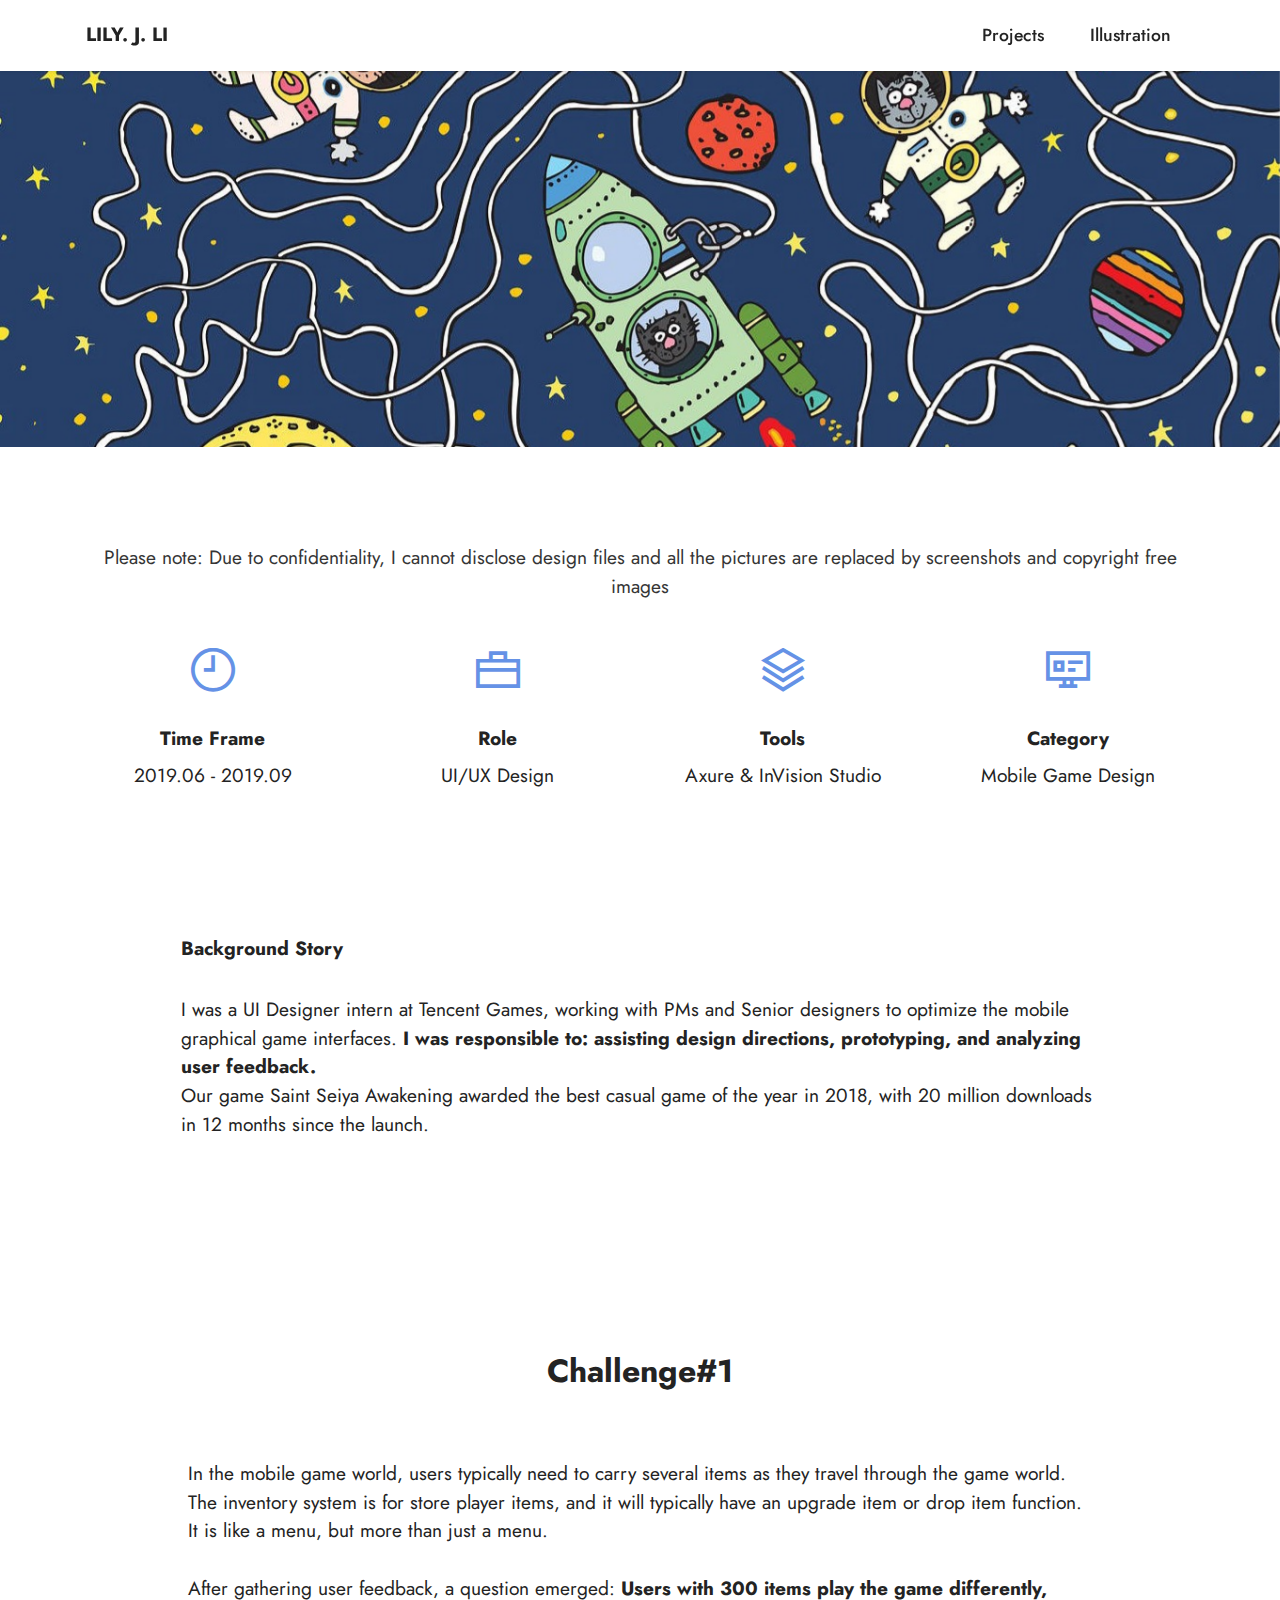
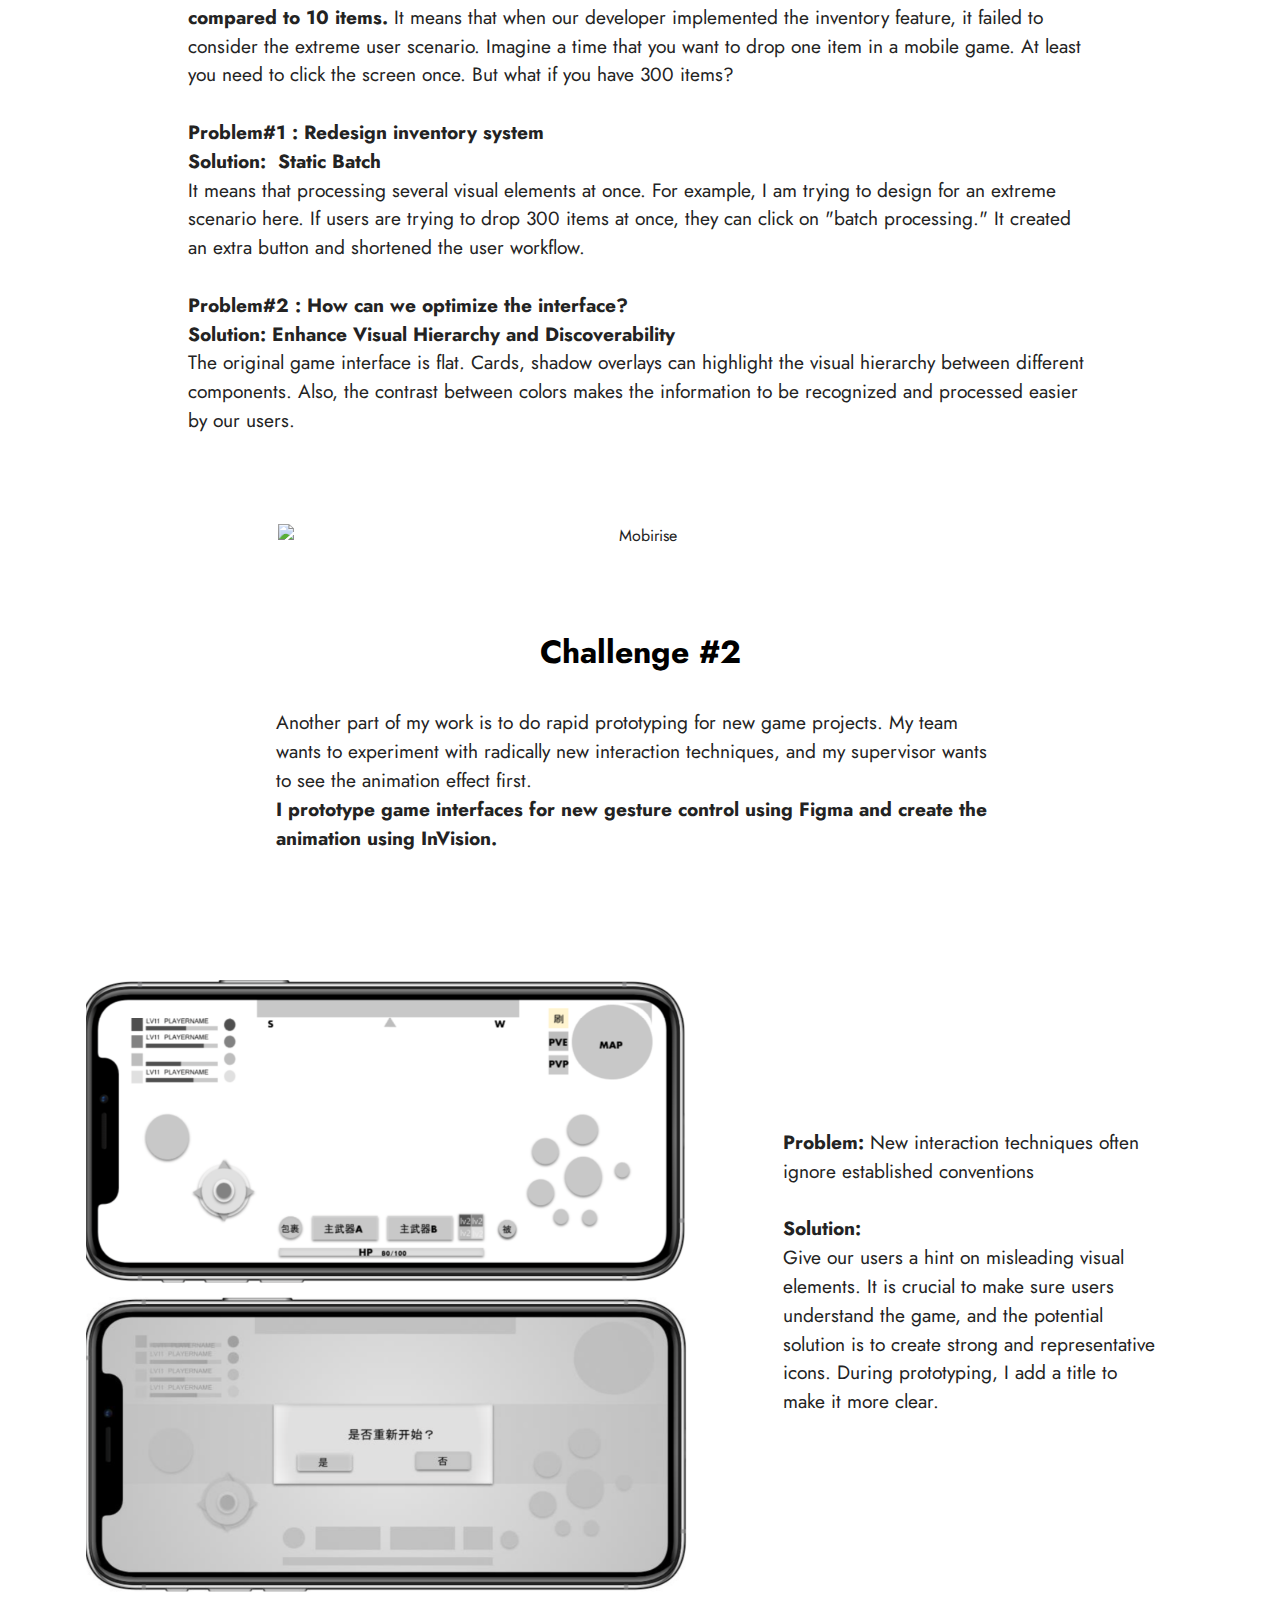
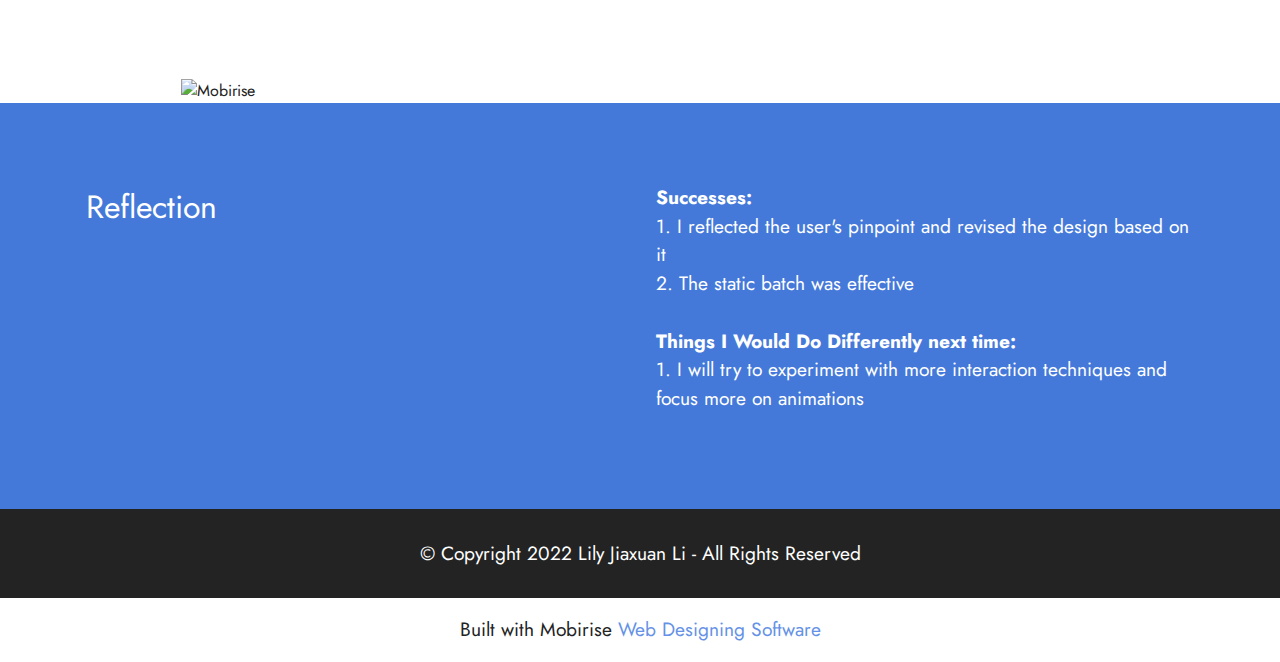
==== page1.html @ 889403f9 "create github pages" ====
<!DOCTYPE html>
<html  >
<head>
  <!-- Site made with Mobirise Website Builder v5.6.5, https://mobirise.com -->
  <meta charset="UTF-8">
  <meta http-equiv="X-UA-Compatible" content="IE=edge">
  <meta name="generator" content="Mobirise v5.6.5, mobirise.com">
  <meta name="twitter:card" content="summary_large_image"/>
  <meta name="twitter:image:src" content="">
  <meta property="og:image" content="">
  <meta name="twitter:title" content="Tencent-game">
  <meta name="viewport" content="width=device-width, initial-scale=1, minimum-scale=1">
  <link rel="shortcut icon" href="assets/images/title-128x105.png" type="image/x-icon">
  <meta name="description" content="">
  
  
  <title>Tencent-game</title>
  <link rel="stylesheet" href="assets/web/assets/mobirise-icons2/mobirise2.css">
  <link rel="stylesheet" href="assets/bootstrap/css/bootstrap.min.css">
  <link rel="stylesheet" href="assets/bootstrap/css/bootstrap-grid.min.css">
  <link rel="stylesheet" href="assets/bootstrap/css/bootstrap-reboot.min.css">
  <link rel="stylesheet" href="assets/parallax/jarallax.css">
  <link rel="stylesheet" href="assets/dropdown/css/style.css">
  <link rel="stylesheet" href="assets/socicon/css/styles.css">
  <link rel="stylesheet" href="assets/theme/css/style.css">
  <link rel="preload" href="https://fonts.googleapis.com/css?family=Jost:100,200,300,400,500,600,700,800,900,100i,200i,300i,400i,500i,600i,700i,800i,900i&display=swap" as="style" onload="this.onload=null;this.rel='stylesheet'">
  <noscript><link rel="stylesheet" href="https://fonts.googleapis.com/css?family=Jost:100,200,300,400,500,600,700,800,900,100i,200i,300i,400i,500i,600i,700i,800i,900i&display=swap"></noscript>
  <link rel="preload" as="style" href="assets/mobirise/css/mbr-additional.css"><link rel="stylesheet" href="assets/mobirise/css/mbr-additional.css" type="text/css">
  
  
  
  
</head>
<body>
  
  <section data-bs-version="5.1" class="menu menu1 cid-sfusuhJ6v9" once="menu" id="menu1-20">
    

    <nav class="navbar navbar-dropdown navbar-fixed-top navbar-expand-lg">
        <div class="container">
            <div class="navbar-brand">
                
                <span class="navbar-caption-wrap"><a class="navbar-caption text-black text-primary display-7" href="index.html">LILY. J. LI</a></span>
            </div>
            <button class="navbar-toggler" type="button" data-toggle="collapse" data-bs-toggle="collapse" data-target="#navbarSupportedContent" data-bs-target="#navbarSupportedContent" aria-controls="navbarNavAltMarkup" aria-expanded="false" aria-label="Toggle navigation">
                <div class="hamburger">
                    <span></span>
                    <span></span>
                    <span></span>
                    <span></span>
                </div>
            </button>
            <div class="collapse navbar-collapse" id="navbarSupportedContent">
                <ul class="navbar-nav nav-dropdown nav-right" data-app-modern-menu="true"><li class="nav-item"><a class="nav-link link text-black text-primary display-4" href="index.html#gallery2-7">Projects</a></li>
                    <li class="nav-item"><a class="nav-link link text-black text-primary display-4" href="page5.html">Illustration</a>
                    </li></ul>
                
                
            </div>
        </div>
    </nav>
</section>

<section data-bs-version="5.1" class="mbr-section content5 cid-sgOFFSZskj mbr-parallax-background" id="content5-4z">

    

    

    <div class="container">
        <div class="media-container-row">
            <div class="title col-12 col-md-8">
                <h2 class="align-center mbr-bold mbr-white pb-3 mbr-fonts-style display-1">&nbsp;<br><br><br></h2>
                
                
                
            </div>
        </div>
    </div>
</section>

<section data-bs-version="5.1" class="features1 cid-seDOl8U9G4" id="features1-f">
    

    
    <div class="container">
        <div class="row">
            <div class="col-12">
                <h3 class="mbr-section-title mbr-fonts-style align-center mb-0 display-7">Please note: Due to confidentiality, I cannot disclose design files and all the pictures are replaced by screenshots and copyright free images</h3>
                
            </div>
        </div>
        <div class="row">
            <div class="card col-12 col-md-6 col-lg-3">
                <div class="card-wrapper">
                    <div class="card-box align-center">
                        <div class="iconfont-wrapper">
                            <span class="mbr-iconfont mobi-mbri-clock mobi-mbri" style="font-size: 44px;"></span>
                        </div>
                        <h5 class="card-title mbr-fonts-style display-7"><strong>Time Frame</strong></h5>
                        <p class="card-text mbr-fonts-style display-7">2019.06 - 2019.09</p>
                    </div>
                </div>
            </div>
            <div class="card col-12 col-md-6 col-lg-3">
                <div class="card-wrapper">
                    <div class="card-box align-center">
                        <div class="iconfont-wrapper">
                            <span class="mbr-iconfont mobi-mbri-briefcase mobi-mbri" style="font-size: 44px;"></span>
                        </div>
                        <h5 class="card-title mbr-fonts-style display-7"><strong>Role</strong></h5>
                        <p class="card-text mbr-fonts-style display-7">UI/UX Design</p>
                    </div>
                </div>
            </div>
            <div class="card col-12 col-md-6 col-lg-3">
                <div class="card-wrapper">
                    <div class="card-box align-center">
                        <div class="iconfont-wrapper">
                            <span class="mbr-iconfont mobi-mbri-layers mobi-mbri" style="font-size: 44px;"></span>
                        </div>
                        <h5 class="card-title mbr-fonts-style display-7"><span style="font-size: 19.2px;"><strong>Tools</strong></span><br></h5>
                        <p class="card-text mbr-fonts-style display-7">Axure &amp; InVision Studio</p>
                    </div>
                </div>
            </div>
            <div class="card col-12 col-md-6 col-lg-3">
                <div class="card-wrapper">
                    <div class="card-box align-center">
                        <div class="iconfont-wrapper">
                            <span class="mbr-iconfont mobi-mbri-sites mobi-mbri" style="font-size: 44px;"></span>
                        </div>
                        <h5 class="card-title mbr-fonts-style display-7"><strong>Category</strong></h5>
                        <p class="card-text mbr-fonts-style display-7">Mobile Game Design</p>
                    </div>
                </div>
            </div>
        </div>
    </div>
</section>

<section data-bs-version="5.1" class="content5 cid-sgqyYXfmW1" id="content5-42">
    
    <div class="container">
        <div class="row justify-content-center">
            <div class="col-md-12 col-lg-10">
                
                <h4 class="mbr-section-subtitle mbr-fonts-style mb-4 display-7"><strong>Background Story</strong></h4>
                <p class="mbr-text mbr-fonts-style display-7">I was a UI Designer intern at Tencent Games, working with PMs and Senior designers to optimize the mobile graphical game interfaces. <strong>I was responsible to:&nbsp;assisting design directions, prototyping, and analyzing user feedback.</strong><br>Our game Saint Seiya Awakening  awarded the best casual game of the year in 2018, with 20 million downloads in 12 months since the launch.&nbsp;&nbsp;<br></p>
            </div>
        </div>
    </div>
</section>

<section data-bs-version="5.1" class="header10 cid-sg9KBtC5sc" id="header10-32">

    

    

    <div class="align-center container-fluid">
        <div class="row justify-content-center">
            <div class="col-md-12 col-lg-9">
                <h1 class="mbr-section-title mbr-fonts-style mb-3 display-5"><strong>Challenge#1</strong><br><strong><br></strong></h1>
                <p class="mbr-text mbr-fonts-style display-7">In the mobile game world, users typically need to carry several items as they travel through the game world. The inventory system is for store player items, and it will typically have an upgrade item or drop item function. It is like a menu, but more than just a menu. <br><br>After gathering user feedback, a question emerged: <strong>Users with 300 items play the game differently, compared to 10 items.</strong> It means that when our developer implemented the inventory feature, it failed to consider the extreme user scenario. Imagine a time that you want to drop one item in a mobile game. At least you need to click the screen once. But what if you have 300 items?&nbsp;<br><strong><br>Problem#1 :&nbsp;Redesign inventory system<br></strong><strong>Solution:&nbsp;</strong><strong>&nbsp;Static Batch</strong><br>It means that processing several visual elements at once. For example, I am trying to design for an extreme scenario here. If users are trying to drop 300 items at once, they can click on "batch processing." It created an extra button and shortened the user workflow.<br><strong><br></strong><strong>Problem</strong><strong>#2 :&nbsp;</strong><strong>How can we optimize the interface?<br></strong><strong>Solution: Enhance Visual Hierarchy and Discoverability</strong>&nbsp;<br>The original game interface is flat. Cards, shadow overlays can highlight the visual hierarchy between different components. Also, the contrast between colors makes the information to be recognized and processed easier by our users.<br><br><br></p>
                
                <div class="image-wrap mt-4">
                    <img src="assets/images/group-27.png" alt="Mobirise" title="">
                </div>
            </div>
        </div>
    </div>
</section>

<section data-bs-version="5.1" class="content5 cid-seDXMnOi96" id="content5-j">
    
    <div class="container">
        <div class="row justify-content-center">
            <div class="col-md-12 col-lg-8">
                
                <h4 class="mbr-section-subtitle mbr-fonts-style mb-4 display-5"><strong>Challenge #2</strong></h4>
                <p class="mbr-text mbr-fonts-style display-7">Another part of my work is to do rapid prototyping for new game projects. My team wants to experiment with radically new interaction techniques, and my supervisor wants to see the animation effect first. 
<br><strong>I prototype game interfaces for new gesture control using Figma and create the animation using InVision. 
</strong><br><strong><br></strong></p>
            </div>
        </div>
    </div>
</section>

<section data-bs-version="5.1" class="testimonials1 cid-seDXXkid7o" id="testimonials1-k">
    

    
    <div class="container">
        
        <div class="row align-items-center">
            <div class="col-12 col-md-7">
                <div class="image-wrapper">
                    <img src="assets/images/202011041916383.png" alt="Mobirise">
                </div>
            </div>
            <div class="col-12 col-md">
                <div class="text-wrapper">
                    <p class="mbr-text mbr-fonts-style mb-4 display-7"><strong>Problem:</strong> New interaction techniques often ignore established conventions 
<br>
<br><strong>Solution: 
</strong><br>Give our users a hint on misleading visual elements. It is crucial to make sure users understand the game, and the potential solution is to create strong and representative icons. During prototyping, I add a title to make it more clear.&nbsp;&nbsp;<br></p>
                    
                    
                </div>
            </div>
        </div>
    </div>
</section>

<section data-bs-version="5.1" class="image3 cid-sfumaweaKa" id="image3-1r">
    

    

    <div class="container">
        <div class="row justify-content-center">
            <div class="col-12 col-lg-10">
                <div class="image-wrapper">
                    <img src="assets/images/wechat-20201104191657.gif" alt="Mobirise">
                    
                </div>
            </div>
        </div>
    </div>
</section>

<section data-bs-version="5.1" class="content10 cid-seDYofYLCy" id="content10-l">
    
    <div class="container">
        <div class="row justify-content-center">
            <div class="col-12 col-md">
                
                <h6 class="mbr-section-subtitle mbr-fonts-style mb-4 display-5">Reflection</h6>
            </div>
            <div class="col-md-12 col-lg-6">
                <p class="mbr-text mbr-fonts-style display-7"><strong>Successes:&nbsp;</strong><br>1. I reflected the user's pinpoint and revised the design based on it<br>2. The static batch was effective<br><br><strong>Things I Would Do Differently next time:</strong><br>1. I will try to experiment with more interaction techniques and focus more on animations</p>
            </div>
        </div>
    </div>
</section>

<section data-bs-version="5.1" class="footer7 cid-seEkNGOCdK" once="footers" id="footer7-17">

    

    

    <div class="container">
        <div class="media-container-row align-center mbr-white">
            <div class="col-12">
                <p class="mbr-text mb-0 mbr-fonts-style display-7">
                    © Copyright 2022 Lily Jiaxuan Li - All Rights Reserved
                </p>
            </div>
        </div>
    </div>
</section><section class="display-7" style="padding: 0;align-items: center;justify-content: center;flex-wrap: wrap;    align-content: center;display: flex;position: relative;height: 4rem;"><a href="https://mobiri.se/1674892" style="flex: 1 1;height: 4rem;position: absolute;width: 100%;z-index: 1;"><img alt="" style="height: 4rem;" src="[data-uri]"></a><p style="margin: 0;text-align: center;" class="display-7">Built with Mobirise &#8204;</p><a style="z-index:1" href="https://mobirise.com/website-design-software.html">Web Designing Software</a></section><script src="assets/bootstrap/js/bootstrap.bundle.min.js"></script>  <script src="assets/parallax/jarallax.js"></script>  <script src="assets/smoothscroll/smooth-scroll.js"></script>  <script src="assets/ytplayer/index.js"></script>  <script src="assets/dropdown/js/navbar-dropdown.js"></script>  <script src="assets/theme/js/script.js"></script>  
  
  
</body>
</html>
---- assets/web/assets/mobirise-icons2/mobirise2.css ----
@font-face {
  font-family: 'Moririse2';
  font-display: swap;
  src:  url('mobirise2.eot?f2bix4');
  src:  url('mobirise2.eot?f2bix4#iefix') format('embedded-opentype'),
    url('mobirise2.ttf?f2bix4') format('truetype'),
    url('mobirise2.woff?f2bix4') format('woff'),
    url('mobirise2.svg?f2bix4#mobirise2') format('svg');
  font-weight: normal;
  font-style: normal;
}

[class^="mobi-"], [class*=" mobi-"] {
  /* use !important to prevent issues with browser extensions that change fonts */
  font-family: 'Moririse2' !important;
  speak: none;
  font-style: normal;
  font-weight: normal;
  font-variant: normal;
  text-transform: none;
  line-height: 1;

  /* Better Font Rendering =========== */
  -webkit-font-smoothing: antialiased;
  -moz-osx-font-smoothing: grayscale;
}

.mobi-mbri-add-submenu:before {
  content: "\e900";
}
.mobi-mbri-alert:before {
  content: "\e901";
}
.mobi-mbri-align-center:before {
  content: "\e902";
}
.mobi-mbri-align-justify:before {
  content: "\e903";
}
.mobi-mbri-align-left:before {
  content: "\e904";
}
.mobi-mbri-align-right:before {
  content: "\e905";
}
.mobi-mbri-android:before {
  content: "\e906";
}
.mobi-mbri-apple:before {
  content: "\e907";
}
.mobi-mbri-arrow-down:before {
  content: "\e908";
}
.mobi-mbri-arrow-next:before {
  content: "\e909";
}
.mobi-mbri-arrow-prev:before {
  content: "\e90a";
}
.mobi-mbri-arrow-up:before {
  content: "\e90b";
}
.mobi-mbri-bold:before {
  content: "\e90c";
}
.mobi-mbri-bookmark:before {
  content: "\e90d";
}
.mobi-mbri-bootstrap:before {
  content: "\e90e";
}
.mobi-mbri-briefcase:before {
  content: "\e90f";
}
.mobi-mbri-browse:before {
  content: "\e910";
}
.mobi-mbri-bulleted-list:before {
  content: "\e911";
}
.mobi-mbri-calendar:before {
  content: "\e912";
}
.mobi-mbri-camera:before {
  content: "\e913";
}
.mobi-mbri-cart-add:before {
  content: "\e914";
}
.mobi-mbri-cart-full:before {
  content: "\e915";
}
.mobi-mbri-cash:before {
  content: "\e916";
}
.mobi-mbri-change-style:before {
  content: "\e917";
}
.mobi-mbri-chat:before {
  content: "\e918";
}
.mobi-mbri-clock:before {
  content: "\e919";
}
.mobi-mbri-close:before {
  content: "\e91a";
}
.mobi-mbri-cloud:before {
  content: "\e91b";
}
.mobi-mbri-code:before {
  content: "\e91c";
}
.mobi-mbri-contact-form:before {
  content: "\e91d";
}
.mobi-mbri-credit-card:before {
  content: "\e91e";
}
.mobi-mbri-cursor-click:before {
  content: "\e91f";
}
.mobi-mbri-cust-feedback:before {
  content: "\e920";
}
.mobi-mbri-database:before {
  content: "\e921";
}
.mobi-mbri-delivery:before {
  content: "\e922";
}
.mobi-mbri-desktop:before {
  content: "\e923";
}
.mobi-mbri-devices:before {
  content: "\e924";
}
.mobi-mbri-down:before {
  content: "\e925";
}
.mobi-mbri-download-2:before {
  content: "\e926";
}
.mobi-mbri-download:before {
  content: "\e927";
}
.mobi-mbri-drag-n-drop-2:before {
  content: "\e928";
}
.mobi-mbri-drag-n-drop:before {
  content: "\e929";
}
.mobi-mbri-edit-2:before {
  content: "\e92a";
}
.mobi-mbri-edit:before {
  content: "\e92b";
}
.mobi-mbri-error:before {
  content: "\e92c";
}
.mobi-mbri-extension:before {
  content: "\e92d";
}
.mobi-mbri-features:before {
  content: "\e92e";
}
.mobi-mbri-file:before {
  content: "\e92f";
}
.mobi-mbri-flag:before {
  content: "\e930";
}
.mobi-mbri-folder:before {
  content: "\e931";
}
.mobi-mbri-gift:before {
  content: "\e932";
}
.mobi-mbri-github:before {
  content: "\e933";
}
.mobi-mbri-globe-2:before {
  content: "\e934";
}
.mobi-mbri-globe:before {
  content: "\e935";
}
.mobi-mbri-growing-chart:before {
  content: "\e936";
}
.mobi-mbri-hearth:before {
  content: "\e937";
}
.mobi-mbri-help:before {
  content: "\e938";
}
.mobi-mbri-home:before {
  content: "\e939";
}
.mobi-mbri-hot-cup:before {
  content: "\e93a";
}
.mobi-mbri-idea:before {
  content: "\e93b";
}
.mobi-mbri-image-gallery:before {
  content: "\e93c";
}
.mobi-mbri-image-slider:before {
  content: "\e93d";
}
.mobi-mbri-info:before {
  content: "\e93e";
}
.mobi-mbri-italic:before {
  content: "\e93f";
}
.mobi-mbri-key:before {
  content: "\e940";
}
.mobi-mbri-laptop:before {
  content: "\e941";
}
.mobi-mbri-layers:before {
  content: "\e942";
}
.mobi-mbri-left-right:before {
  content: "\e943";
}
.mobi-mbri-left:before {
  content: "\e944";
}
.mobi-mbri-letter:before {
  content: "\e945";
}
.mobi-mbri-like:before {
  content: "\e946";
}
.mobi-mbri-link:before {
  content: "\e947";
}
.mobi-mbri-lock:before {
  content: "\e948";
}
.mobi-mbri-login:before {
  content: "\e949";
}
.mobi-mbri-logout:before {
  content: "\e94a";
}
.mobi-mbri-magic-stick:before {
  content: "\e94b";
}
.mobi-mbri-map-pin:before {
  content: "\e94c";
}
.mobi-mbri-menu:before {
  content: "\e94d";
}
.mobi-mbri-mobile-2:before {
  content: "\e94e";
}
.mobi-mbri-mobile-horizontal:before {
  content: "\e94f";
}
.mobi-mbri-mobile:before {
  content: "\e950";
}
.mobi-mbri-mobirise:before {
  content: "\e951";
}
.mobi-mbri-more-horizontal:before {
  content: "\e952";
}
.mobi-mbri-more-vertical:before {
  content: "\e953";
}
.mobi-mbri-music:before {
  content: "\e954";
}
.mobi-mbri-new-file:before {
  content: "\e955";
}
.mobi-mbri-numbered-list:before {
  content: "\e956";
}
.mobi-mbri-opened-folder:before {
  content: "\e957";
}
.mobi-mbri-pages:before {
  content: "\e958";
}
.mobi-mbri-paper-plane:before {
  content: "\e959";
}
.mobi-mbri-paperclip:before {
  content: "\e95a";
}
.mobi-mbri-phone:before {
  content: "\e95b";
}
.mobi-mbri-photo:before {
  content: "\e95c";
}
.mobi-mbri-photos:before {
  content: "\e95d";
}
.mobi-mbri-pin:before {
  content: "\e95e";
}
.mobi-mbri-play:before {
  content: "\e95f";
}
.mobi-mbri-plus:before {
  content: "\e960";
}
.mobi-mbri-preview:before {
  content: "\e961";
}
.mobi-mbri-print:before {
  content: "\e962";
}
.mobi-mbri-protect:before {
  content: "\e963";
}
.mobi-mbri-question:before {
  content: "\e964";
}
.mobi-mbri-quote-left:before {
  content: "\e965";
}
.mobi-mbri-quote-right:before {
  content: "\e966";
}
.mobi-mbri-redo:before {
  content: "\e967";
}
.mobi-mbri-refresh:before {
  content: "\e968";
}
.mobi-mbri-responsive-2:before {
  content: "\e969";
}
.mobi-mbri-responsive:before {
  content: "\e96a";
}
.mobi-mbri-right:before {
  content: "\e96b";
}
.mobi-mbri-rocket:before {
  content: "\e96c";
}
.mobi-mbri-sad-face:before {
  content: "\e96d";
}
.mobi-mbri-sale:before {
  content: "\e96e";
}
.mobi-mbri-save:before {
  content: "\e96f";
}
.mobi-mbri-search:before {
  content: "\e970";
}
.mobi-mbri-setting-2:before {
  content: "\e971";
}
.mobi-mbri-setting-3:before {
  content: "\e972";
}
.mobi-mbri-setting:before {
  content: "\e973";
}
.mobi-mbri-share:before {
  content: "\e974";
}
.mobi-mbri-shopping-bag:before {
  content: "\e975";
}
.mobi-mbri-shopping-basket:before {
  content: "\e976";
}
.mobi-mbri-shopping-cart:before {
  content: "\e977";
}
.mobi-mbri-sites:before {
  content: "\e978";
}
.mobi-mbri-smile-face:before {
  content: "\e979";
}
.mobi-mbri-speed:before {
  content: "\e97a";
}
.mobi-mbri-star:before {
  content: "\e97b";
}
.mobi-mbri-success:before {
  content: "\e97c";
}
.mobi-mbri-sun:before {
  content: "\e97d";
}
.mobi-mbri-sun2:before {
  content: "\e97e";
}
.mobi-mbri-tablet-vertical:before {
  content: "\e97f";
}
.mobi-mbri-tablet:before {
  content: "\e980";
}
.mobi-mbri-target:before {
  content: "\e981";
}
.mobi-mbri-timer:before {
  content: "\e982";
}
.mobi-mbri-to-ftp:before {
  content: "\e983";
}
.mobi-mbri-to-local-drive:before {
  content: "\e984";
}
.mobi-mbri-touch-swipe:before {
  content: "\e985";
}
.mobi-mbri-touch:before {
  content: "\e986";
}
.mobi-mbri-trash:before {
  content: "\e987";
}
.mobi-mbri-underline:before {
  content: "\e988";
}
.mobi-mbri-undo:before {
  content: "\e989";
}
.mobi-mbri-unlink:before {
  content: "\e98a";
}
.mobi-mbri-unlock:before {
  content: "\e98b";
}
.mobi-mbri-up-down:before {
  content: "\e98c";
}
.mobi-mbri-up:before {
  content: "\e98d";
}
.mobi-mbri-update:before {
  content: "\e98e";
}
.mobi-mbri-upload-2:before {
  content: "\e98f";
}
.mobi-mbri-upload:before {
  content: "\e990";
}
.mobi-mbri-user-2:before {
  content: "\e991";
}
.mobi-mbri-user:before {
  content: "\e992";
}
.mobi-mbri-users:before {
  content: "\e993";
}
.mobi-mbri-video-play:before {
  content: "\e994";
}
.mobi-mbri-video:before {
  content: "\e995";
}
.mobi-mbri-watch:before {
  content: "\e996";
}
.mobi-mbri-website-theme-2:before {
  content: "\e997";
}
.mobi-mbri-website-theme:before {
  content: "\e998";
}
.mobi-mbri-wifi:before {
  content: "\e999";
}
.mobi-mbri-windows:before {
  content: "\e99a";
}
.mobi-mbri-zoom-in:before {
  content: "\e99b";
}
.mobi-mbri-zoom-out:before {
  content: "\e99c";
}
---- assets/parallax/jarallax.css ----
.jarallax {
    position: relative;
    z-index: 0;
}
.jarallax > .jarallax-img {
    position: absolute;
    object-fit: cover;
    /* support for plugin https://github.com/bfred-it/object-fit-images */
    font-family: 'object-fit: cover;';
    top: 0;
    left: 0;
    width: 100%;
    height: 100%;
    z-index: -1;
}
---- assets/dropdown/css/style.css ----
.navbar-dropdown {
  left: 0;
  padding: 0;
  position: absolute;
  right: 0;
  top: 0;
  transition: all 0.45s ease;
  z-index: 1030;
  background: #282828; }
  .navbar-dropdown .navbar-logo {
    margin-right: 0.8rem;
    transition: margin 0.3s ease-in-out;
    vertical-align: middle; }
    .navbar-dropdown .navbar-logo img {
      height: 3.125rem;
      transition: all 0.3s ease-in-out; }
    .navbar-dropdown .navbar-logo.mbr-iconfont {
      font-size: 3.125rem;
      line-height: 3.125rem; }
  .navbar-dropdown .navbar-caption {
    font-weight: 700;
    white-space: normal;
    vertical-align: -4px;
    line-height: 3.125rem !important; }
    .navbar-dropdown .navbar-caption, .navbar-dropdown .navbar-caption:hover {
      color: inherit;
      text-decoration: none; }
  .navbar-dropdown .mbr-iconfont + .navbar-caption {
    vertical-align: -1px; }
  .navbar-dropdown.navbar-fixed-top {
    position: fixed; }
  .navbar-dropdown .navbar-brand span {
    vertical-align: -4px; }
  .navbar-dropdown.bg-color.transparent {
    background: none; }
  .navbar-dropdown.navbar-short .navbar-brand {
    padding: 0.625rem 0; }
    .navbar-dropdown.navbar-short .navbar-brand span {
      vertical-align: -1px; }
  .navbar-dropdown.navbar-short .navbar-caption {
    line-height: 2.375rem !important;
    vertical-align: -2px; }
  .navbar-dropdown.navbar-short .navbar-logo {
    margin-right: 0.5rem; }
    .navbar-dropdown.navbar-short .navbar-logo img {
      height: 2.375rem; }
    .navbar-dropdown.navbar-short .navbar-logo.mbr-iconfont {
      font-size: 2.375rem;
      line-height: 2.375rem; }
  .navbar-dropdown.navbar-short .mbr-table-cell {
    height: 3.625rem; }
  .navbar-dropdown .navbar-close {
    left: 0.6875rem;
    position: fixed;
    top: 0.75rem;
    z-index: 1000; }
  .navbar-dropdown .hamburger-icon {
    content: "";
    display: inline-block;
    vertical-align: middle;
    width: 16px;
    -webkit-box-shadow: 0 -6px 0 1px #282828,0 0 0 1px #282828,0 6px 0 1px #282828;
    -moz-box-shadow: 0 -6px 0 1px #282828,0 0 0 1px #282828,0 6px 0 1px #282828;
    box-shadow: 0 -6px 0 1px #282828,0 0 0 1px #282828,0 6px 0 1px #282828; }

.dropdown-menu .dropdown-toggle[data-toggle="dropdown-submenu"]::after {
  border-bottom: 0.35em solid transparent;
  border-left: 0.35em solid;
  border-right: 0;
  border-top: 0.35em solid transparent;
  margin-left: 0.3rem; }

.dropdown-menu .dropdown-item:focus {
  outline: 0; }

.nav-dropdown {
  font-size: 0.75rem;
  font-weight: 500;
  height: auto !important; }
  .nav-dropdown .nav-btn {
    padding-left: 1rem; }
  .nav-dropdown .link {
    margin: .667em 1.667em;
    font-weight: 500;
    padding: 0;
    transition: color .2s ease-in-out; }
    .nav-dropdown .link.dropdown-toggle {
      margin-right: 2.583em; }
      .nav-dropdown .link.dropdown-toggle::after {
        margin-left: .25rem;
        border-top: 0.35em solid;
        border-right: 0.35em solid transparent;
        border-left: 0.35em solid transparent;
        border-bottom: 0; }
      .nav-dropdown .link.dropdown-toggle[aria-expanded="true"] {
        margin: 0;
        padding: 0.667em 3.263em  0.667em 1.667em; }
  .nav-dropdown .link::after,
  .nav-dropdown .dropdown-item::after {
    color: inherit; }
  .nav-dropdown .btn {
    font-size: 0.75rem;
    font-weight: 700;
    letter-spacing: 0;
    margin-bottom: 0;
    padding-left: 1.25rem;
    padding-right: 1.25rem; }
  .nav-dropdown .dropdown-menu {
    border-radius: 0;
    border: 0;
    left: 0;
    margin: 0;
    padding-bottom: 1.25rem;
    padding-top: 1.25rem;
    position: relative; }
  .nav-dropdown .dropdown-submenu {
    margin-left: 0.125rem;
    top: 0; }
  .nav-dropdown .dropdown-item {
    font-weight: 500;
    line-height: 2;
    padding: 0.3846em 4.615em 0.3846em 1.5385em;
    position: relative;
    transition: color .2s ease-in-out, background-color .2s ease-in-out; }
    .nav-dropdown .dropdown-item::after {
      margin-top: -0.3077em;
      position: absolute;
      right: 1.1538em;
      top: 50%; }
    .nav-dropdown .dropdown-item:focus, .nav-dropdown .dropdown-item:hover {
      background: none; }

@media (max-width: 767px) {
  .nav-dropdown.navbar-toggleable-sm {
    bottom: 0;
    display: none;
    left: 0;
    overflow-x: hidden;
    position: fixed;
    top: 0;
    transform: translateX(-100%);
    -ms-transform: translateX(-100%);
    -webkit-transform: translateX(-100%);
    width: 18.75rem;
    z-index: 999; } }
.nav-dropdown.navbar-toggleable-xl {
  bottom: 0;
  display: none;
  left: 0;
  overflow-x: hidden;
  position: fixed;
  top: 0;
  transform: translateX(-100%);
  -ms-transform: translateX(-100%);
  -webkit-transform: translateX(-100%);
  width: 18.75rem;
  z-index: 999; }

.nav-dropdown-sm {
  display: block !important;
  overflow-x: hidden;
  overflow: auto;
  padding-top: 3.875rem; }
  .nav-dropdown-sm::after {
    content: "";
    display: block;
    height: 3rem;
    width: 100%; }
  .nav-dropdown-sm.collapse.in ~ .navbar-close {
    display: block !important; }
  .nav-dropdown-sm.collapsing, .nav-dropdown-sm.collapse.in {
    transform: translateX(0);
    -ms-transform: translateX(0);
    -webkit-transform: translateX(0);
    transition: all 0.25s ease-out;
    -webkit-transition: all 0.25s ease-out;
    background: #282828; }
  .nav-dropdown-sm.collapsing[aria-expanded="false"] {
    transform: translateX(-100%);
    -ms-transform: translateX(-100%);
    -webkit-transform: translateX(-100%); }
  .nav-dropdown-sm .nav-item {
    display: block;
    margin-left: 0 !important;
    padding-left: 0; }
  .nav-dropdown-sm .link,
  .nav-dropdown-sm .dropdown-item {
    border-top: 1px dotted rgba(255, 255, 255, 0.1);
    font-size: 0.8125rem;
    line-height: 1.6;
    margin: 0 !important;
    padding: 0.875rem 2.4rem 0.875rem 1.5625rem !important;
    position: relative;
    white-space: normal; }
    .nav-dropdown-sm .link:focus, .nav-dropdown-sm .link:hover,
    .nav-dropdown-sm .dropdown-item:focus,
    .nav-dropdown-sm .dropdown-item:hover {
      background: rgba(0, 0, 0, 0.2) !important;
      color: #c0a375; }
  .nav-dropdown-sm .nav-btn {
    position: relative;
    padding: 1.5625rem 1.5625rem 0 1.5625rem; }
    .nav-dropdown-sm .nav-btn::before {
      border-top: 1px dotted rgba(255, 255, 255, 0.1);
      content: "";
      left: 0;
      position: absolute;
      top: 0;
      width: 100%; }
    .nav-dropdown-sm .nav-btn + .nav-btn {
      padding-top: 0.625rem; }
      .nav-dropdown-sm .nav-btn + .nav-btn::before {
        display: none; }
  .nav-dropdown-sm .btn {
    padding: 0.625rem 0; }
  .nav-dropdown-sm .dropdown-toggle[data-toggle="dropdown-submenu"]::after {
    margin-left: .25rem;
    border-top: 0.35em solid;
    border-right: 0.35em solid transparent;
    border-left: 0.35em solid transparent;
    border-bottom: 0; }
  .nav-dropdown-sm .dropdown-toggle[data-toggle="dropdown-submenu"][aria-expanded="true"]::after {
    border-top: 0;
    border-right: 0.35em solid transparent;
    border-left: 0.35em solid transparent;
    border-bottom: 0.35em solid; }
  .nav-dropdown-sm .dropdown-menu {
    margin: 0;
    padding: 0;
    position: relative;
    top: 0;
    left: 0;
    width: 100%;
    border: 0;
    float: none;
    border-radius: 0;
    background: none; }
  .nav-dropdown-sm .dropdown-submenu {
    left: 100%;
    margin-left: 0.125rem;
    margin-top: -1.25rem;
    top: 0; }

.navbar-toggleable-sm .nav-dropdown .dropdown-menu {
  position: absolute; }

.navbar-toggleable-sm .nav-dropdown .dropdown-submenu {
  left: 100%;
  margin-left: 0.125rem;
  margin-top: -1.25rem;
  top: 0; }

.navbar-toggleable-sm.opened .nav-dropdown .dropdown-menu {
  position: relative; }

.navbar-toggleable-sm.opened .nav-dropdown .dropdown-submenu {
  left: 0;
  margin-left: 00rem;
  margin-top: 0rem;
  top: 0; }

.is-builder .nav-dropdown.collapsing {
  transition: none !important; }
---- assets/socicon/css/styles.css ----
@charset "UTF-8";

@font-face {
  font-family: 'Socicon';
  src:  url('../fonts/socicon.eot');
  src:  url('../fonts/socicon.eot?#iefix') format('embedded-opentype'),
    url('../fonts/socicon.woff2') format('woff2'),
    url('../fonts/socicon.ttf') format('truetype'),
    url('../fonts/socicon.woff') format('woff'),
    url('../fonts/socicon.svg#socicon') format('svg');
  font-weight: normal;
  font-style: normal;
  font-display: swap;
}

[data-icon]:before {
  font-family: "socicon" !important;
  content: attr(data-icon);
  font-style: normal !important;
  font-weight: normal !important;
  font-variant: normal !important;
  text-transform: none !important;
  speak: none;
  line-height: 1;
  -webkit-font-smoothing: antialiased;
  -moz-osx-font-smoothing: grayscale;
}

[class^="socicon-"], [class*=" socicon-"] {
  /* use !important to prevent issues with browser extensions that change fonts */
  font-family: 'Socicon' !important;
  speak: none;
  font-style: normal;
  font-weight: normal;
  font-variant: normal;
  text-transform: none;
  line-height: 1;

  /* Better Font Rendering =========== */
  -webkit-font-smoothing: antialiased;
  -moz-osx-font-smoothing: grayscale;
}

.socicon-eitaa:before {
  content: "\e97c";
}
.socicon-soroush:before {
  content: "\e97d";
}
.socicon-bale:before {
  content: "\e97e";
}
.socicon-zazzle:before {
  content: "\e97b";
}
.socicon-society6:before {
  content: "\e97a";
}
.socicon-redbubble:before {
  content: "\e979";
}
.socicon-avvo:before {
  content: "\e978";
}
.socicon-stitcher:before {
  content: "\e977";
}
.socicon-googlehangouts:before {
  content: "\e974";
}
.socicon-dlive:before {
  content: "\e975";
}
.socicon-vsco:before {
  content: "\e976";
}
.socicon-flipboard:before {
  content: "\e973";
}
.socicon-ubuntu:before {
  content: "\e958";
}
.socicon-artstation:before {
  content: "\e959";
}
.socicon-invision:before {
  content: "\e95a";
}
.socicon-torial:before {
  content: "\e95b";
}
.socicon-collectorz:before {
  content: "\e95c";
}
.socicon-seenthis:before {
  content: "\e95d";
}
.socicon-googleplaymusic:before {
  content: "\e95e";
}
.socicon-debian:before {
  content: "\e95f";
}
.socicon-filmfreeway:before {
  content: "\e960";
}
.socicon-gnome:before {
  content: "\e961";
}
.socicon-itchio:before {
  content: "\e962";
}
.socicon-jamendo:before {
  content: "\e963";
}
.socicon-mix:before {
  content: "\e964";
}
.socicon-sharepoint:before {
  content: "\e965";
}
.socicon-tinder:before {
  content: "\e966";
}
.socicon-windguru:before {
  content: "\e967";
}
.socicon-cdbaby:before {
  content: "\e968";
}
.socicon-elementaryos:before {
  content: "\e969";
}
.socicon-stage32:before {
  content: "\e96a";
}
.socicon-tiktok:before {
  content: "\e96b";
}
.socicon-gitter:before {
  content: "\e96c";
}
.socicon-letterboxd:before {
  content: "\e96d";
}
.socicon-threema:before {
  content: "\e96e";
}
.socicon-splice:before {
  content: "\e96f";
}
.socicon-metapop:before {
  content: "\e970";
}
.socicon-naver:before {
  content: "\e971";
}
.socicon-remote:before {
  content: "\e972";
}
.socicon-internet:before {
  content: "\e957";
}
.socicon-moddb:before {
  content: "\e94b";
}
.socicon-indiedb:before {
  content: "\e94c";
}
.socicon-traxsource:before {
  content: "\e94d";
}
.socicon-gamefor:before {
  content: "\e94e";
}
.socicon-pixiv:before {
  content: "\e94f";
}
.socicon-myanimelist:before {
  content: "\e950";
}
.socicon-blackberry:before {
  content: "\e951";
}
.socicon-wickr:before {
  content: "\e952";
}
.socicon-spip:before {
  content: "\e953";
}
.socicon-napster:before {
  content: "\e954";
}
.socicon-beatport:before {
  content: "\e955";
}
.socicon-hackerone:before {
  content: "\e956";
}
.socicon-hackernews:before {
  content: "\e946";
}
.socicon-smashwords:before {
  content: "\e947";
}
.socicon-kobo:before {
  content: "\e948";
}
.socicon-bookbub:before {
  content: "\e949";
}
.socicon-mailru:before {
  content: "\e94a";
}
.socicon-gitlab:before {
  content: "\e945";
}
.socicon-instructables:before {
  content: "\e944";
}
.socicon-portfolio:before {
  content: "\e943";
}
.socicon-codered:before {
  content: "\e940";
}
.socicon-origin:before {
  content: "\e941";
}
.socicon-nextdoor:before {
  content: "\e942";
}
.socicon-udemy:before {
  content: "\e93f";
}
.socicon-livemaster:before {
  content: "\e93e";
}
.socicon-crunchbase:before {
  content: "\e93b";
}
.socicon-homefy:before {
  content: "\e93c";
}
.socicon-calendly:before {
  content: "\e93d";
}
.socicon-realtor:before {
  content: "\e90f";
}
.socicon-tidal:before {
  content: "\e910";
}
.socicon-qobuz:before {
  content: "\e911";
}
.socicon-natgeo:before {
  content: "\e912";
}
.socicon-mastodon:before {
  content: "\e913";
}
.socicon-unsplash:before {
  content: "\e914";
}
.socicon-homeadvisor:before {
  content: "\e915";
}
.socicon-angieslist:before {
  content: "\e916";
}
.socicon-codepen:before {
  content: "\e917";
}
.socicon-slack:before {
  content: "\e918";
}
.socicon-openaigym:before {
  content: "\e919";
}
.socicon-logmein:before {
  content: "\e91a";
}
.socicon-fiverr:before {
  content: "\e91b";
}
.socicon-gotomeeting:before {
  content: "\e91c";
}
.socicon-aliexpress:before {
  content: "\e91d";
}
.socicon-guru:before {
  content: "\e91e";
}
.socicon-appstore:before {
  content: "\e91f";
}
.socicon-homes:before {
  content: "\e920";
}
.socicon-zoom:before {
  content: "\e921";
}
.socicon-alibaba:before {
  content: "\e922";
}
.socicon-craigslist:before {
  content: "\e923";
}
.socicon-wix:before {
  content: "\e924";
}
.socicon-redfin:before {
  content: "\e925";
}
.socicon-googlecalendar:before {
  content: "\e926";
}
.socicon-shopify:before {
  content: "\e927";
}
.socicon-freelancer:before {
  content: "\e928";
}
.socicon-seedrs:before {
  content: "\e929";
}
.socicon-bing:before {
  content: "\e92a";
}
.socicon-doodle:before {
  content: "\e92b";
}
.socicon-bonanza:before {
  content: "\e92c";
}
.socicon-squarespace:before {
  content: "\e92d";
}
.socicon-toptal:before {
  content: "\e92e";
}
.socicon-gust:before {
  content: "\e92f";
}
.socicon-ask:before {
  content: "\e930";
}
.socicon-trulia:before {
  content: "\e931";
}
.socicon-loomly:before {
  content: "\e932";
}
.socicon-ghost:before {
  content: "\e933";
}
.socicon-upwork:before {
  content: "\e934";
}
.socicon-fundable:before {
  content: "\e935";
}
.socicon-booking:before {
  content: "\e936";
}
.socicon-googlemaps:before {
  content: "\e937";
}
.socicon-zillow:before {
  content: "\e938";
}
.socicon-niconico:before {
  content: "\e939";
}
.socicon-toneden:before {
  content: "\e93a";
}
.socicon-augment:before {
  content: "\e908";
}
.socicon-bitbucket:before {
  content: "\e909";
}
.socicon-fyuse:before {
  content: "\e90a";
}
.socicon-yt-gaming:before {
  content: "\e90b";
}
.socicon-sketchfab:before {
  content: "\e90c";
}
.socicon-mobcrush:before {
  content: "\e90d";
}
.socicon-microsoft:before {
  content: "\e90e";
}
.socicon-pandora:before {
  content: "\e907";
}
.socicon-messenger:before {
  content: "\e906";
}
.socicon-gamewisp:before {
  content: "\e905";
}
.socicon-bloglovin:before {
  content: "\e904";
}
.socicon-tunein:before {
  content: "\e903";
}
.socicon-gamejolt:before {
  content: "\e901";
}
.socicon-trello:before {
  content: "\e902";
}
.socicon-spreadshirt:before {
  content: "\e900";
}
.socicon-500px:before {
  content: "\e000";
}
.socicon-8tracks:before {
  content: "\e001";
}
.socicon-airbnb:before {
  content: "\e002";
}
.socicon-alliance:before {
  content: "\e003";
}
.socicon-amazon:before {
  content: "\e004";
}
.socicon-amplement:before {
  content: "\e005";
}
.socicon-android:before {
  content: "\e006";
}
.socicon-angellist:before {
  content: "\e007";
}
.socicon-apple:before {
  content: "\e008";
}
.socicon-appnet:before {
  content: "\e009";
}
.socicon-baidu:before {
  content: "\e00a";
}
.socicon-bandcamp:before {
  content: "\e00b";
}
.socicon-battlenet:before {
  content: "\e00c";
}
.socicon-mixer:before {
  content: "\e00d";
}
.socicon-bebee:before {
  content: "\e00e";
}
.socicon-bebo:before {
  content: "\e00f";
}
.socicon-behance:before {
  content: "\e010";
}
.socicon-blizzard:before {
  content: "\e011";
}
.socicon-blogger:before {
  content: "\e012";
}
.socicon-buffer:before {
  content: "\e013";
}
.socicon-chrome:before {
  content: "\e014";
}
.socicon-coderwall:before {
  content: "\e015";
}
.socicon-curse:before {
  content: "\e016";
}
.socicon-dailymotion:before {
  content: "\e017";
}
.socicon-deezer:before {
  content: "\e018";
}
.socicon-delicious:before {
  content: "\e019";
}
.socicon-deviantart:before {
  content: "\e01a";
}
.socicon-diablo:before {
  content: "\e01b";
}
.socicon-digg:before {
  content: "\e01c";
}
.socicon-discord:before {
  content: "\e01d";
}
.socicon-disqus:before {
  content: "\e01e";
}
.socicon-douban:before {
  content: "\e01f";
}
.socicon-draugiem:before {
  content: "\e020";
}
.socicon-dribbble:before {
  content: "\e021";
}
.socicon-drupal:before {
  content: "\e022";
}
.socicon-ebay:before {
  content: "\e023";
}
.socicon-ello:before {
  content: "\e024";
}
.socicon-endomodo:before {
  content: "\e025";
}
.socicon-envato:before {
  content: "\e026";
}
.socicon-etsy:before {
  content: "\e027";
}
.socicon-facebook:before {
  content: "\e028";
}
.socicon-feedburner:before {
  content: "\e029";
}
.socicon-filmweb:before {
  content: "\e02a";
}
.socicon-firefox:before {
  content: "\e02b";
}
.socicon-flattr:before {
  content: "\e02c";
}
.socicon-flickr:before {
  content: "\e02d";
}
.socicon-formulr:before {
  content: "\e02e";
}
.socicon-forrst:before {
  content: "\e02f";
}
.socicon-foursquare:before {
  content: "\e030";
}
.socicon-friendfeed:before {
  content: "\e031";
}
.socicon-github:before {
  content: "\e032";
}
.socicon-goodreads:before {
  content: "\e033";
}
.socicon-google:before {
  content: "\e034";
}
.socicon-googlescholar:before {
  content: "\e035";
}
.socicon-googlegroups:before {
  content: "\e036";
}
.socicon-googlephotos:before {
  content: "\e037";
}
.socicon-googleplus:before {
  content: "\e038";
}
.socicon-grooveshark:before {
  content: "\e039";
}
.socicon-hackerrank:before {
  content: "\e03a";
}
.socicon-hearthstone:before {
  content: "\e03b";
}
.socicon-hellocoton:before {
  content: "\e03c";
}
.socicon-heroes:before {
  content: "\e03d";
}
.socicon-smashcast:before {
  content: "\e03e";
}
.socicon-horde:before {
  content: "\e03f";
}
.socicon-houzz:before {
  content: "\e040";
}
.socicon-icq:before {
  content: "\e041";
}
.socicon-identica:before {
  content: "\e042";
}
.socicon-imdb:before {
  content: "\e043";
}
.socicon-instagram:before {
  content: "\e044";
}
.socicon-issuu:before {
  content: "\e045";
}
.socicon-istock:before {
  content: "\e046";
}
.socicon-itunes:before {
  content: "\e047";
}
.socicon-keybase:before {
  content: "\e048";
}
.socicon-lanyrd:before {
  content: "\e049";
}
.socicon-lastfm:before {
  content: "\e04a";
}
.socicon-line:before {
  content: "\e04b";
}
.socicon-linkedin:before {
  content: "\e04c";
}
.socicon-livejournal:before {
  content: "\e04d";
}
.socicon-lyft:before {
  content: "\e04e";
}
.socicon-macos:before {
  content: "\e04f";
}
.socicon-mail:before {
  content: "\e050";
}
.socicon-medium:before {
  content: "\e051";
}
.socicon-meetup:before {
  content: "\e052";
}
.socicon-mixcloud:before {
  content: "\e053";
}
.socicon-modelmayhem:before {
  content: "\e054";
}
.socicon-mumble:before {
  content: "\e055";
}
.socicon-myspace:before {
  content: "\e056";
}
.socicon-newsvine:before {
  content: "\e057";
}
.socicon-nintendo:before {
  content: "\e058";
}
.socicon-npm:before {
  content: "\e059";
}
.socicon-odnoklassniki:before {
  content: "\e05a";
}
.socicon-openid:before {
  content: "\e05b";
}
.socicon-opera:before {
  content: "\e05c";
}
.socicon-outlook:before {
  content: "\e05d";
}
.socicon-overwatch:before {
  content: "\e05e";
}
.socicon-patreon:before {
  content: "\e05f";
}
.socicon-paypal:before {
  content: "\e060";
}
.socicon-periscope:before {
  content: "\e061";
}
.socicon-persona:before {
  content: "\e062";
}
.socicon-pinterest:before {
  content: "\e063";
}
.socicon-play:before {
  content: "\e064";
}
.socicon-player:before {
  content: "\e065";
}
.socicon-playstation:before {
  content: "\e066";
}
.socicon-pocket:before {
  content: "\e067";
}
.socicon-qq:before {
  content: "\e068";
}
.socicon-quora:before {
  content: "\e069";
}
.socicon-raidcall:before {
  content: "\e06a";
}
.socicon-ravelry:before {
  content: "\e06b";
}
.socicon-reddit:before {
  content: "\e06c";
}
.socicon-renren:before {
  content: "\e06d";
}
.socicon-researchgate:before {
  content: "\e06e";
}
.socicon-residentadvisor:before {
  content: "\e06f";
}
.socicon-reverbnation:before {
  content: "\e070";
}
.socicon-rss:before {
  content: "\e071";
}
.socicon-sharethis:before {
  content: "\e072";
}
.socicon-skype:before {
  content: "\e073";
}
.socicon-slideshare:before {
  content: "\e074";
}
.socicon-smugmug:before {
  content: "\e075";
}
.socicon-snapchat:before {
  content: "\e076";
}
.socicon-songkick:before {
  content: "\e077";
}
.socicon-soundcloud:before {
  content: "\e078";
}
.socicon-spotify:before {
  content: "\e079";
}
.socicon-stackexchange:before {
  content: "\e07a";
}
.socicon-stackoverflow:before {
  content: "\e07b";
}
.socicon-starcraft:before {
  content: "\e07c";
}
.socicon-stayfriends:before {
  content: "\e07d";
}
.socicon-steam:before {
  content: "\e07e";
}
.socicon-storehouse:before {
  content: "\e07f";
}
.socicon-strava:before {
  content: "\e080";
}
.socicon-streamjar:before {
  content: "\e081";
}
.socicon-stumbleupon:before {
  content: "\e082";
}
.socicon-swarm:before {
  content: "\e083";
}
.socicon-teamspeak:before {
  content: "\e084";
}
.socicon-teamviewer:before {
  content: "\e085";
}
.socicon-technorati:before {
  content: "\e086";
}
.socicon-telegram:before {
  content: "\e087";
}
.socicon-tripadvisor:before {
  content: "\e088";
}
.socicon-tripit:before {
  content: "\e089";
}
.socicon-triplej:before {
  content: "\e08a";
}
.socicon-tumblr:before {
  content: "\e08b";
}
.socicon-twitch:before {
  content: "\e08c";
}
.socicon-twitter:before {
  content: "\e08d";
}
.socicon-uber:before {
  content: "\e08e";
}
.socicon-ventrilo:before {
  content: "\e08f";
}
.socicon-viadeo:before {
  content: "\e090";
}
.socicon-viber:before {
  content: "\e091";
}
.socicon-viewbug:before {
  content: "\e092";
}
.socicon-vimeo:before {
  content: "\e093";
}
.socicon-vine:before {
  content: "\e094";
}
.socicon-vkontakte:before {
  content: "\e095";
}
.socicon-warcraft:before {
  content: "\e096";
}
.socicon-wechat:before {
  content: "\e097";
}
.socicon-weibo:before {
  content: "\e098";
}
.socicon-whatsapp:before {
  content: "\e099";
}
.socicon-wikipedia:before {
  content: "\e09a";
}
.socicon-windows:before {
  content: "\e09b";
}
.socicon-wordpress:before {
  content: "\e09c";
}
.socicon-wykop:before {
  content: "\e09d";
}
.socicon-xbox:before {
  content: "\e09e";
}
.socicon-xing:before {
  content: "\e09f";
}
.socicon-yahoo:before {
  content: "\e0a0";
}
.socicon-yammer:before {
  content: "\e0a1";
}
.socicon-yandex:before {
  content: "\e0a2";
}
.socicon-yelp:before {
  content: "\e0a3";
}
.socicon-younow:before {
  content: "\e0a4";
}
.socicon-youtube:before {
  content: "\e0a5";
}
.socicon-zapier:before {
  content: "\e0a6";
}
.socicon-zerply:before {
  content: "\e0a7";
}
.socicon-zomato:before {
  content: "\e0a8";
}
.socicon-zynga:before {
  content: "\e0a9";
}
---- assets/theme/css/style.css ----
@charset "UTF-8";
section {
  background-color: #ffffff;
}

body {
  font-style: normal;
  line-height: 1.5;
  font-weight: 400;
  color: #232323;
  position: relative;
}

button {
  background-color: transparent;
  border-color: transparent;
}

section,
.container,
.container-fluid {
  position: relative;
  word-wrap: break-word;
}

a.mbr-iconfont:hover {
  text-decoration: none;
}

.article .lead p,
.article .lead ul,
.article .lead ol,
.article .lead pre,
.article .lead blockquote {
  margin-bottom: 0;
}

a {
  font-style: normal;
  font-weight: 400;
  cursor: pointer;
}
a, a:hover {
  text-decoration: none;
}

.mbr-section-title {
  font-style: normal;
  line-height: 1.3;
}

.mbr-section-subtitle {
  line-height: 1.3;
}

.mbr-text {
  font-style: normal;
  line-height: 1.7;
}

h1,
h2,
h3,
h4,
h5,
h6,
.display-1,
.display-2,
.display-4,
.display-5,
.display-7,
span,
p,
a {
  line-height: 1;
  word-break: break-word;
  word-wrap: break-word;
  font-weight: 400;
}

b,
strong {
  font-weight: bold;
}

input:-webkit-autofill, input:-webkit-autofill:hover, input:-webkit-autofill:focus, input:-webkit-autofill:active {
  transition-delay: 9999s;
  -webkit-transition-property: background-color, color;
  transition-property: background-color, color;
}

textarea[type=hidden] {
  display: none;
}

section {
  background-position: 50% 50%;
  background-repeat: no-repeat;
  background-size: cover;
}
section .mbr-background-video,
section .mbr-background-video-preview {
  position: absolute;
  bottom: 0;
  left: 0;
  right: 0;
  top: 0;
}

.hidden {
  visibility: hidden;
}

.mbr-z-index20 {
  z-index: 20;
}

/*! Base colors */
.mbr-white {
  color: #ffffff;
}

.mbr-black {
  color: #111111;
}

.mbr-bg-white {
  background-color: #ffffff;
}

.mbr-bg-black {
  background-color: #000000;
}

/*! Text-aligns */
.align-left {
  text-align: left;
}

.align-center {
  text-align: center;
}

.align-right {
  text-align: right;
}

/*! Font-weight  */
.mbr-light {
  font-weight: 300;
}

.mbr-regular {
  font-weight: 400;
}

.mbr-semibold {
  font-weight: 500;
}

.mbr-bold {
  font-weight: 700;
}

/*! Media  */
.media-content {
  flex-basis: 100%;
}

.media-container-row {
  display: flex;
  flex-direction: row;
  flex-wrap: wrap;
  justify-content: center;
  align-content: center;
  align-items: start;
}
.media-container-row .media-size-item {
  width: 400px;
}

.media-container-column {
  display: flex;
  flex-direction: column;
  flex-wrap: wrap;
  justify-content: center;
  align-content: center;
  align-items: stretch;
}
.media-container-column > * {
  width: 100%;
}

@media (min-width: 992px) {
  .media-container-row {
    flex-wrap: nowrap;
  }
}
figure {
  margin-bottom: 0;
  overflow: hidden;
}

figure[mbr-media-size] {
  transition: width 0.1s;
}

img,
iframe {
  display: block;
  width: 100%;
}

.card {
  background-color: transparent;
  border: none;
}

.card-box {
  width: 100%;
}

.card-img {
  text-align: center;
  flex-shrink: 0;
  -webkit-flex-shrink: 0;
}

.media {
  max-width: 100%;
  margin: 0 auto;
}

.mbr-figure {
  align-self: center;
}

.media-container > div {
  max-width: 100%;
}

.mbr-figure img,
.card-img img {
  width: 100%;
}

@media (max-width: 991px) {
  .media-size-item {
    width: auto !important;
  }

  .media {
    width: auto;
  }

  .mbr-figure {
    width: 100% !important;
  }
}
/*! Buttons */
.mbr-section-btn {
  margin-left: -0.6rem;
  margin-right: -0.6rem;
  font-size: 0;
}

.btn {
  font-weight: 600;
  border-width: 1px;
  font-style: normal;
  margin: 0.6rem 0.6rem;
  white-space: normal;
  transition: all 0.2s ease-in-out;
  display: inline-flex;
  align-items: center;
  justify-content: center;
  word-break: break-word;
}

.btn-sm {
  font-weight: 600;
  letter-spacing: 0px;
  transition: all 0.3s ease-in-out;
}

.btn-md {
  font-weight: 600;
  letter-spacing: 0px;
  transition: all 0.3s ease-in-out;
}

.btn-lg {
  font-weight: 600;
  letter-spacing: 0px;
  transition: all 0.3s ease-in-out;
}

.btn-form {
  margin: 0;
}
.btn-form:hover {
  cursor: pointer;
}

nav .mbr-section-btn {
  margin-left: 0rem;
  margin-right: 0rem;
}

/*! Btn icon margin */
.btn .mbr-iconfont,
.btn.btn-sm .mbr-iconfont {
  order: 1;
  cursor: pointer;
  margin-left: 0.5rem;
  vertical-align: sub;
}

.btn.btn-md .mbr-iconfont,
.btn.btn-md .mbr-iconfont {
  margin-left: 0.8rem;
}

.mbr-regular {
  font-weight: 400;
}

.mbr-semibold {
  font-weight: 500;
}

.mbr-bold {
  font-weight: 700;
}

[type=submit] {
  -webkit-appearance: none;
}

/*! Full-screen */
.mbr-fullscreen .mbr-overlay {
  min-height: 100vh;
}

.mbr-fullscreen {
  display: flex;
  display: -moz-flex;
  display: -ms-flex;
  display: -o-flex;
  align-items: center;
  min-height: 100vh;
  padding-top: 3rem;
  padding-bottom: 3rem;
}

/*! Map */
.map {
  height: 25rem;
  position: relative;
}
.map iframe {
  width: 100%;
  height: 100%;
}

/*! Scroll to top arrow */
.mbr-arrow-up {
  bottom: 25px;
  right: 90px;
  position: fixed;
  text-align: right;
  z-index: 5000;
  color: #ffffff;
  font-size: 22px;
}

.mbr-arrow-up a {
  background: rgba(0, 0, 0, 0.2);
  border-radius: 50%;
  color: #fff;
  display: inline-block;
  height: 60px;
  width: 60px;
  border: 2px solid #fff;
  outline-style: none !important;
  position: relative;
  text-decoration: none;
  transition: all 0.3s ease-in-out;
  cursor: pointer;
  text-align: center;
}
.mbr-arrow-up a:hover {
  background-color: rgba(0, 0, 0, 0.4);
}
.mbr-arrow-up a i {
  line-height: 60px;
}

.mbr-arrow-up-icon {
  display: block;
  color: #fff;
}

.mbr-arrow-up-icon::before {
  content: "›";
  display: inline-block;
  font-family: serif;
  font-size: 22px;
  line-height: 1;
  font-style: normal;
  position: relative;
  top: 6px;
  left: -4px;
  transform: rotate(-90deg);
}

/*! Arrow Down */
.mbr-arrow {
  position: absolute;
  bottom: 45px;
  left: 50%;
  width: 60px;
  height: 60px;
  cursor: pointer;
  background-color: rgba(80, 80, 80, 0.5);
  border-radius: 50%;
  transform: translateX(-50%);
}
@media (max-width: 767px) {
  .mbr-arrow {
    display: none;
  }
}
.mbr-arrow > a {
  display: inline-block;
  text-decoration: none;
  outline-style: none;
  -webkit-animation: arrowdown 1.7s ease-in-out infinite;
          animation: arrowdown 1.7s ease-in-out infinite;
  color: #ffffff;
}
.mbr-arrow > a > i {
  position: absolute;
  top: -2px;
  left: 15px;
  font-size: 2rem;
}

#scrollToTop a i::before {
  content: "";
  position: absolute;
  display: block;
  border-bottom: 2.5px solid #fff;
  border-left: 2.5px solid #fff;
  width: 27.8%;
  height: 27.8%;
  left: 50%;
  top: 51%;
  transform: translateY(-30%) translateX(-50%) rotate(135deg);
}

@keyframes arrowdown {
  0% {
    transform: translateY(0px);
  }
  50% {
    transform: translateY(-5px);
  }
  100% {
    transform: translateY(0px);
  }
}
@-webkit-keyframes arrowdown {
  0% {
    transform: translateY(0px);
  }
  50% {
    transform: translateY(-5px);
  }
  100% {
    transform: translateY(0px);
  }
}
@media (max-width: 500px) {
  .mbr-arrow-up {
    left: 0;
    right: 0;
    text-align: center;
  }
}
/*Gradients animation*/
@keyframes gradient-animation {
  from {
    background-position: 0% 100%;
    -webkit-animation-timing-function: ease-in-out;
            animation-timing-function: ease-in-out;
  }
  to {
    background-position: 100% 0%;
    -webkit-animation-timing-function: ease-in-out;
            animation-timing-function: ease-in-out;
  }
}
@-webkit-keyframes gradient-animation {
  from {
    background-position: 0% 100%;
    -webkit-animation-timing-function: ease-in-out;
            animation-timing-function: ease-in-out;
  }
  to {
    background-position: 100% 0%;
    -webkit-animation-timing-function: ease-in-out;
            animation-timing-function: ease-in-out;
  }
}
.bg-gradient {
  background-size: 200% 200%;
  animation: gradient-animation 5s infinite alternate;
  -webkit-animation: gradient-animation 5s infinite alternate;
}

.menu .navbar-brand {
  display: -webkit-flex;
}
.menu .navbar-brand span {
  display: flex;
  display: -webkit-flex;
}
.menu .navbar-brand .navbar-caption-wrap {
  display: -webkit-flex;
}
.menu .navbar-brand .navbar-logo img {
  display: -webkit-flex;
  width: auto;
}
@media (min-width: 768px) and (max-width: 991px) {
  .menu .navbar-toggleable-sm .navbar-nav {
    display: -ms-flexbox;
  }
}
@media (max-width: 991px) {
  .menu .navbar-collapse {
    max-height: 93.5vh;
  }
  .menu .navbar-collapse.show {
    overflow: auto;
  }
}
@media (min-width: 992px) {
  .menu .navbar-nav.nav-dropdown {
    display: -webkit-flex;
  }
  .menu .navbar-toggleable-sm .navbar-collapse {
    display: -webkit-flex !important;
  }
  .menu .collapsed .navbar-collapse {
    max-height: 93.5vh;
  }
  .menu .collapsed .navbar-collapse.show {
    overflow: auto;
  }
}
@media (max-width: 767px) {
  .menu .navbar-collapse {
    max-height: 80vh;
  }
}

.nav-link .mbr-iconfont {
  margin-right: 0.5rem;
}

.navbar {
  display: -webkit-flex;
  -webkit-flex-wrap: wrap;
  -webkit-align-items: center;
  -webkit-justify-content: space-between;
}

.navbar-collapse {
  -webkit-flex-basis: 100%;
  -webkit-flex-grow: 1;
  -webkit-align-items: center;
}

.nav-dropdown .link {
  padding: 0.667em 1.667em !important;
  margin: 0 !important;
}

.nav {
  display: -webkit-flex;
  -webkit-flex-wrap: wrap;
}

.row {
  display: -webkit-flex;
  -webkit-flex-wrap: wrap;
}

.justify-content-center {
  -webkit-justify-content: center;
}

.form-inline {
  display: -webkit-flex;
}

.card-wrapper {
  -webkit-flex: 1;
}

.carousel-control {
  z-index: 10;
  display: -webkit-flex;
}

.carousel-controls {
  display: -webkit-flex;
}

.media {
  display: -webkit-flex;
}

.form-group:focus {
  outline: none;
}

.jq-selectbox__select {
  padding: 7px 0;
  position: relative;
}

.jq-selectbox__dropdown {
  overflow: hidden;
  border-radius: 10px;
  position: absolute;
  top: 100%;
  left: 0 !important;
  width: 100% !important;
}

.jq-selectbox__trigger-arrow {
  right: 0;
  transform: translateY(-50%);
}

.jq-selectbox li {
  padding: 1.07em 0.5em;
}

input[type=range] {
  padding-left: 0 !important;
  padding-right: 0 !important;
}

.modal-dialog,
.modal-content {
  height: 100%;
}

.modal-dialog .carousel-inner {
  height: calc(100vh - 1.75rem);
}
@media (max-width: 575px) {
  .modal-dialog .carousel-inner {
    height: calc(100vh - 1rem);
  }
}

.carousel-item {
  text-align: center;
}

.carousel-item img {
  margin: auto;
}

.navbar-toggler {
  align-self: flex-start;
  padding: 0.25rem 0.75rem;
  font-size: 1.25rem;
  line-height: 1;
  background: transparent;
  border: 1px solid transparent;
  border-radius: 0.25rem;
}

.navbar-toggler:focus,
.navbar-toggler:hover {
  text-decoration: none;
  box-shadow: none;
}

.navbar-toggler-icon {
  display: inline-block;
  width: 1.5em;
  height: 1.5em;
  vertical-align: middle;
  content: "";
  background: no-repeat center center;
  background-size: 100% 100%;
}

.navbar-toggler-left {
  position: absolute;
  left: 1rem;
}

.navbar-toggler-right {
  position: absolute;
  right: 1rem;
}

.card-img {
  width: auto;
}

.menu .navbar.collapsed:not(.beta-menu) {
  flex-direction: column;
}

.carousel-item.active,
.carousel-item-next,
.carousel-item-prev {
  display: flex;
}

.note-air-layout .dropup .dropdown-menu,
.note-air-layout .navbar-fixed-bottom .dropdown .dropdown-menu {
  bottom: initial !important;
}

html,
body {
  height: auto;
  min-height: 100vh;
}

.dropup .dropdown-toggle::after {
  display: none;
}

.form-asterisk {
  font-family: initial;
  position: absolute;
  top: -2px;
  font-weight: normal;
}

.form-control-label {
  position: relative;
  cursor: pointer;
  margin-bottom: 0.357em;
  padding: 0;
}

.alert {
  color: #ffffff;
  border-radius: 0;
  border: 0;
  font-size: 1.1rem;
  line-height: 1.5;
  margin-bottom: 1.875rem;
  padding: 1.25rem;
  position: relative;
  text-align: center;
}
.alert.alert-form::after {
  background-color: inherit;
  bottom: -7px;
  content: "";
  display: block;
  height: 14px;
  left: 50%;
  margin-left: -7px;
  position: absolute;
  transform: rotate(45deg);
  width: 14px;
}

.form-control {
  background-color: #ffffff;
  background-clip: border-box;
  color: #232323;
  line-height: 1rem !important;
  height: auto;
  padding: 0.6rem 1.2rem;
  transition: border-color 0.25s ease 0s;
  border: 1px solid transparent !important;
  border-radius: 4px;
  box-shadow: rgba(0, 0, 0, 0.07) 0px 1px 1px 0px, rgba(0, 0, 0, 0.07) 0px 1px 3px 0px, rgba(0, 0, 0, 0.03) 0px 0px 0px 1px;
}
.form-active .form-control:invalid {
  border-color: red;
}

form .row {
  margin-left: -0.6rem;
  margin-right: -0.6rem;
}
form .row [class*=col] {
  padding-left: 0.6rem;
  padding-right: 0.6rem;
}

form .mbr-section-btn {
  margin: 0;
  padding-left: 0.6rem;
  padding-right: 0.6rem;
}

form .btn {
  display: flex;
  padding: 0.6rem 1.2rem;
  margin: 0;
}

form .form-check-input {
  margin-top: 0.5;
}

textarea.form-control {
  line-height: 1.5rem !important;
}

.form-group {
  margin-bottom: 1.2rem;
}

.form-control,
form .btn {
  min-height: 48px;
}

.gdpr-block label span.textGDPR input[name=gdpr] {
  top: 7px;
}

.form-control:focus {
  box-shadow: none;
}

:focus {
  outline: none;
}

.mbr-overlay {
  background-color: #000;
  bottom: 0;
  left: 0;
  opacity: 0.5;
  position: absolute;
  right: 0;
  top: 0;
  z-index: 0;
  pointer-events: none;
}

blockquote {
  font-style: italic;
  padding: 3rem;
  font-size: 1.09rem;
  position: relative;
  border-left: 3px solid;
}

ul,
ol,
pre,
blockquote {
  margin-bottom: 2.3125rem;
}

.mt-4 {
  margin-top: 2rem !important;
}

.mb-4 {
  margin-bottom: 2rem !important;
}

@media (min-width: 992px) {
  .container {
    padding-left: 16px;
    padding-right: 16px;
  }

  .row {
    margin-left: -16px;
    margin-right: -16px;
  }
  .row > [class*=col] {
    padding-left: 16px;
    padding-right: 16px;
  }
}
@media (min-width: 768px) {
  .container-fluid {
    padding-left: 32px;
    padding-right: 32px;
  }
}
@media (min-width: 768px) and (max-width: 991px) {
  .mbr-container {
    padding-left: 32px;
    padding-right: 32px;
  }
}
@media (max-width: 767px) {
  .mbr-container {
    padding-left: 16px;
    padding-right: 16px;
  }
}
.card-wrapper,
.item-wrapper {
  overflow: hidden;
}

.app-video-wrapper > img {
  opacity: 1;
}

.item {
  position: relative;
}

.dropdown-menu .dropdown-menu {
  left: 100%;
}

.dropdown-item + .dropdown-menu {
  display: none;
}

.dropdown-item:hover + .dropdown-menu,
.dropdown-menu:hover {
  display: block;
}

@media (min-aspect-ratio: 16/9) {
  .mbr-video-foreground {
    height: 300% !important;
    top: -100% !important;
  }
}
@media (max-aspect-ratio: 16/9) {
  .mbr-video-foreground {
    width: 300% !important;
    left: -100% !important;
  }
}.engine {
	position: absolute;
	text-indent: -2400px;
	text-align: center;
	padding: 0;
	top: 0;
	left: -2400px;
}
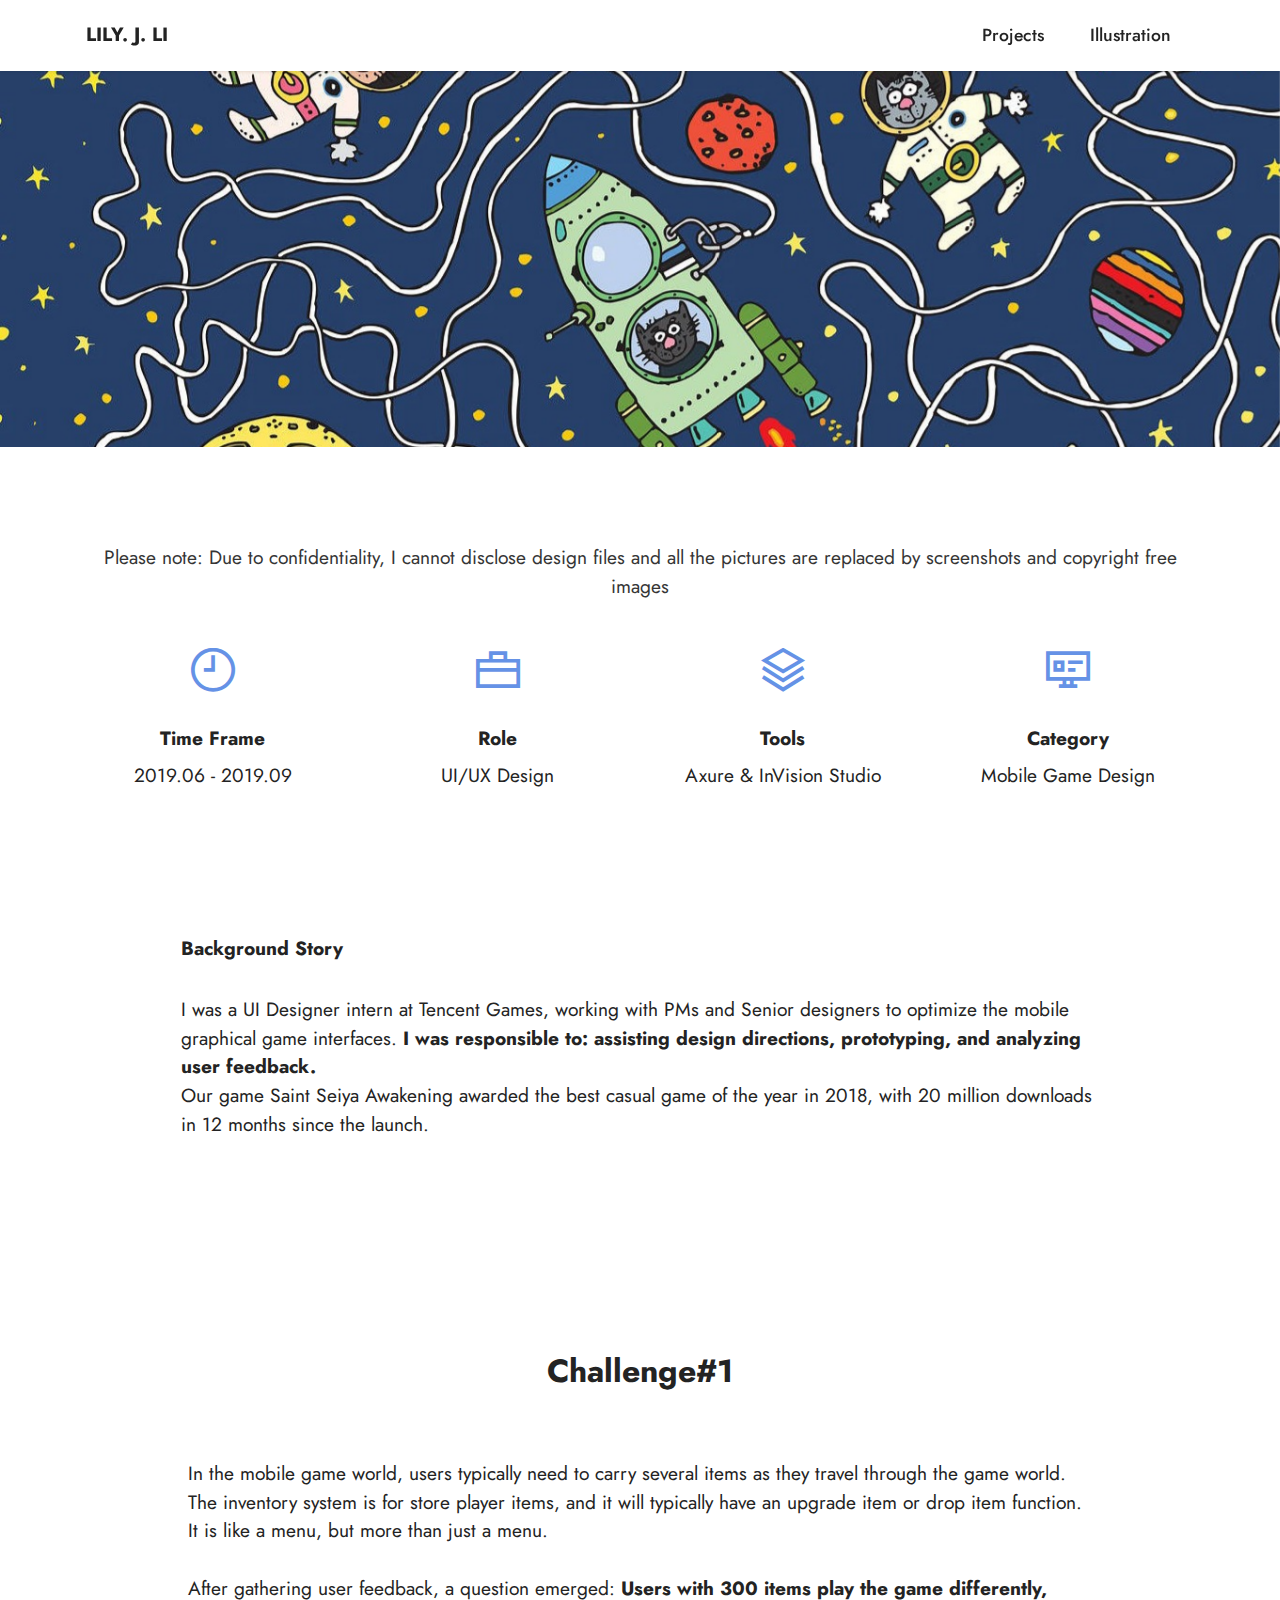
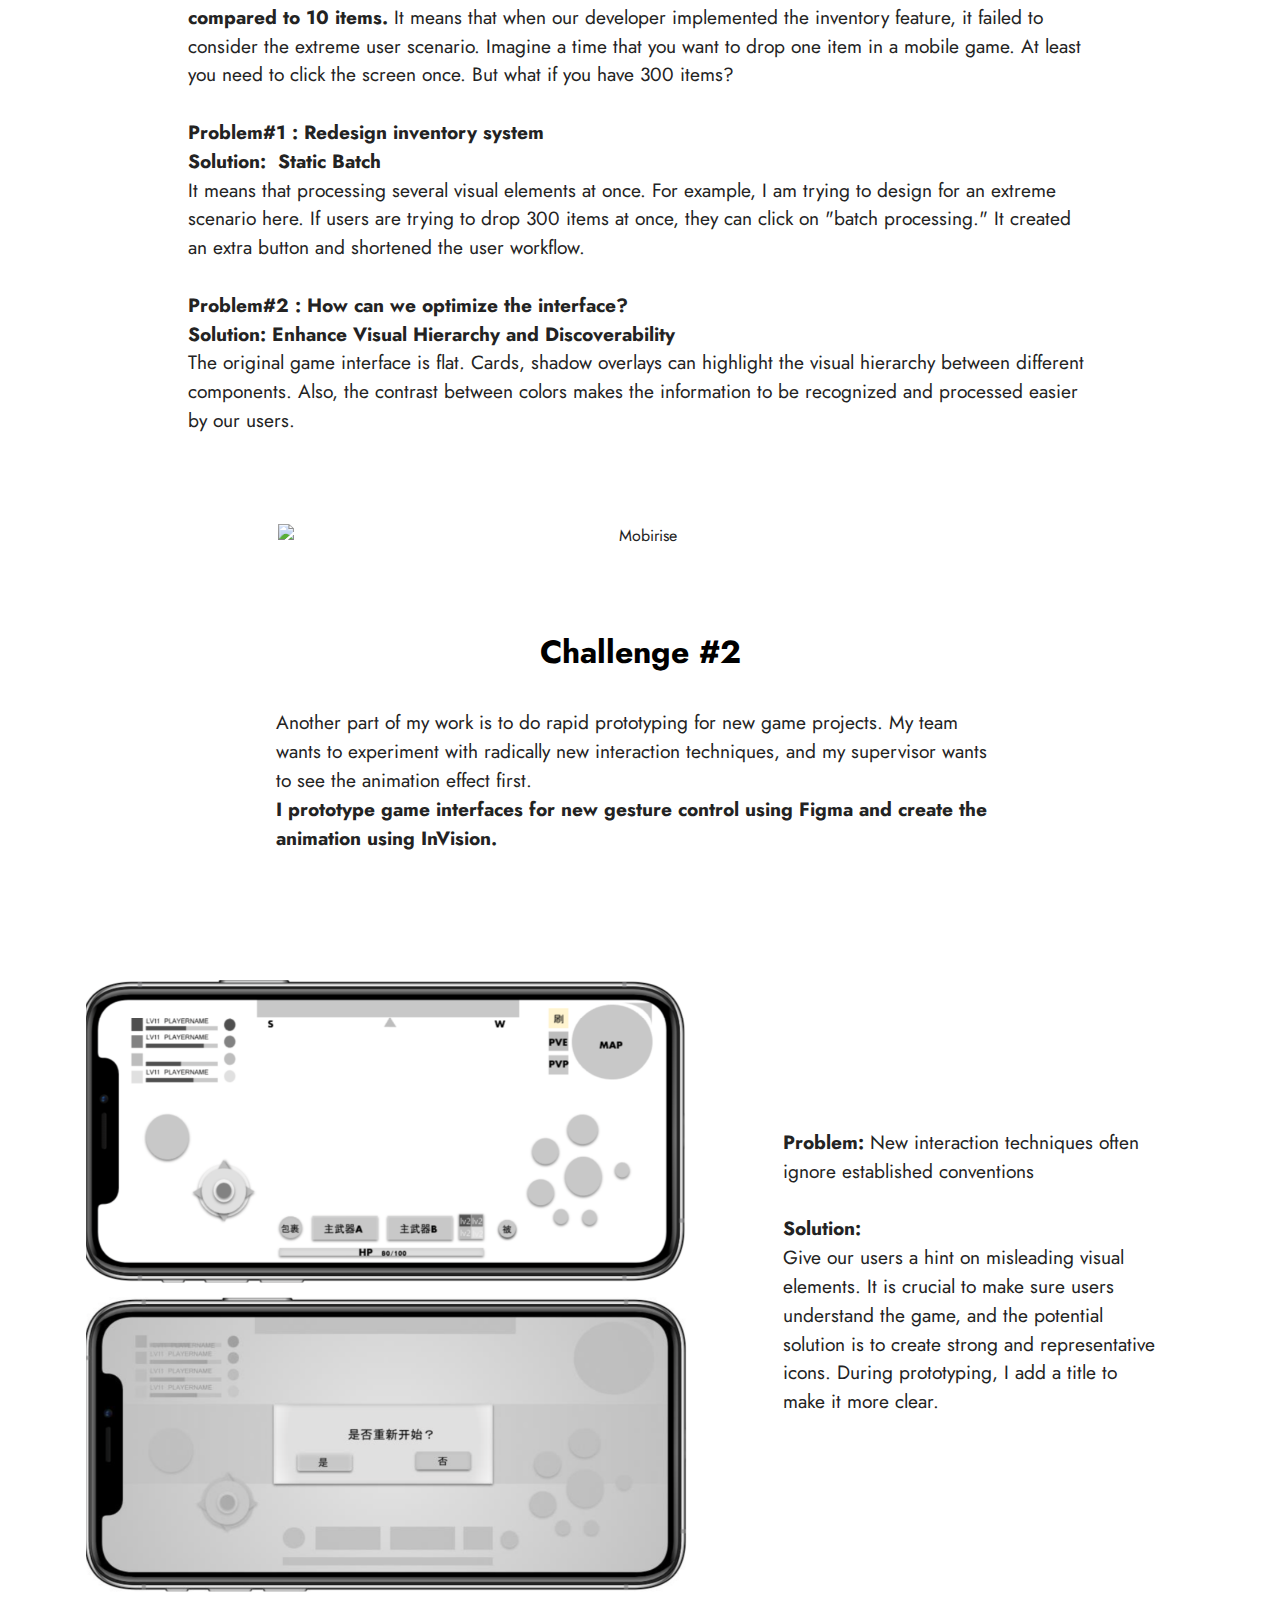
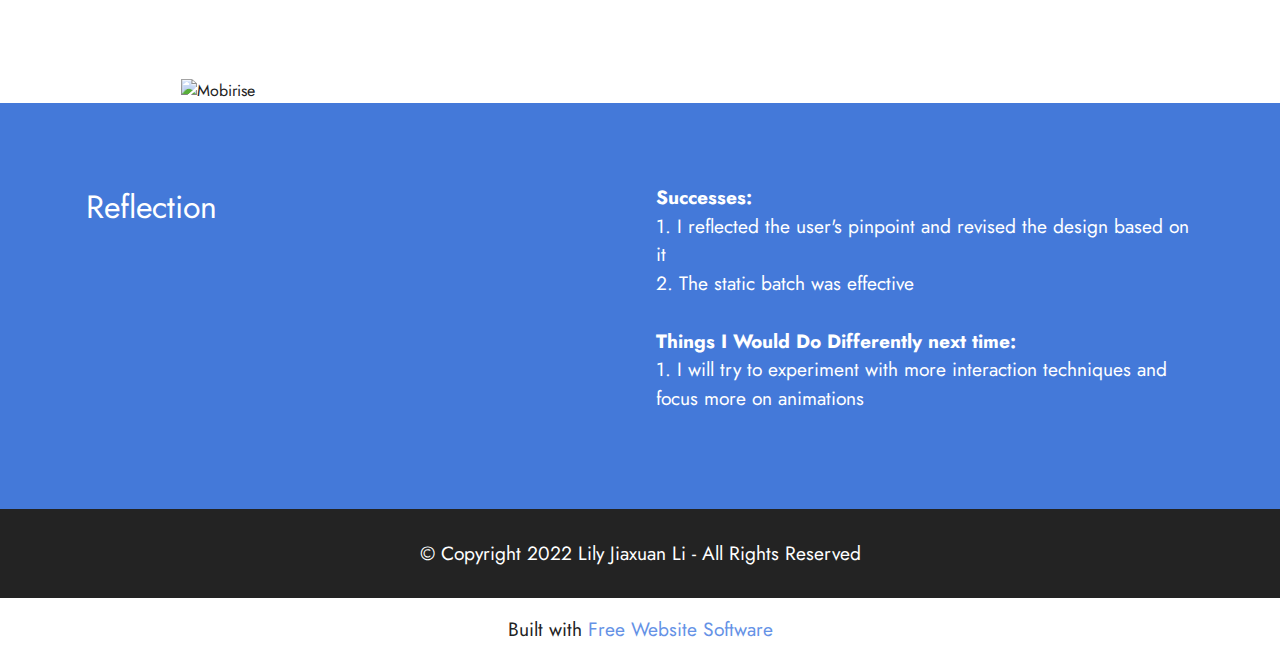
==== commit 7e29a801: "create github pages" ====
--- a/page1.html
+++ b/page1.html
@@ -260,7 +260,7 @@
             </div>
         </div>
     </div>
-</section><section class="display-7" style="padding: 0;align-items: center;justify-content: center;flex-wrap: wrap;    align-content: center;display: flex;position: relative;height: 4rem;"><a href="https://mobiri.se/1674892" style="flex: 1 1;height: 4rem;position: absolute;width: 100%;z-index: 1;"><img alt="" style="height: 4rem;" src="[data-uri]"></a><p style="margin: 0;text-align: center;" class="display-7">Built with Mobirise &#8204;</p><a style="z-index:1" href="https://mobirise.com/website-design-software.html">Web Designing Software</a></section><script src="assets/bootstrap/js/bootstrap.bundle.min.js"></script>  <script src="assets/parallax/jarallax.js"></script>  <script src="assets/smoothscroll/smooth-scroll.js"></script>  <script src="assets/ytplayer/index.js"></script>  <script src="assets/dropdown/js/navbar-dropdown.js"></script>  <script src="assets/theme/js/script.js"></script>  
+</section><section class="display-7" style="padding: 0;align-items: center;justify-content: center;flex-wrap: wrap;    align-content: center;display: flex;position: relative;height: 4rem;"><a href="https://mobiri.se/1674892" style="flex: 1 1;height: 4rem;position: absolute;width: 100%;z-index: 1;"><img alt="" style="height: 4rem;" src="[data-uri]"></a><p style="margin: 0;text-align: center;" class="display-7">Built with &#8204;</p><a style="z-index:1" href="https://mobirise.com"> Free Website  Software</a></section><script src="assets/bootstrap/js/bootstrap.bundle.min.js"></script>  <script src="assets/parallax/jarallax.js"></script>  <script src="assets/smoothscroll/smooth-scroll.js"></script>  <script src="assets/ytplayer/index.js"></script>  <script src="assets/dropdown/js/navbar-dropdown.js"></script>  <script src="assets/theme/js/script.js"></script>  
   
   
 </body>
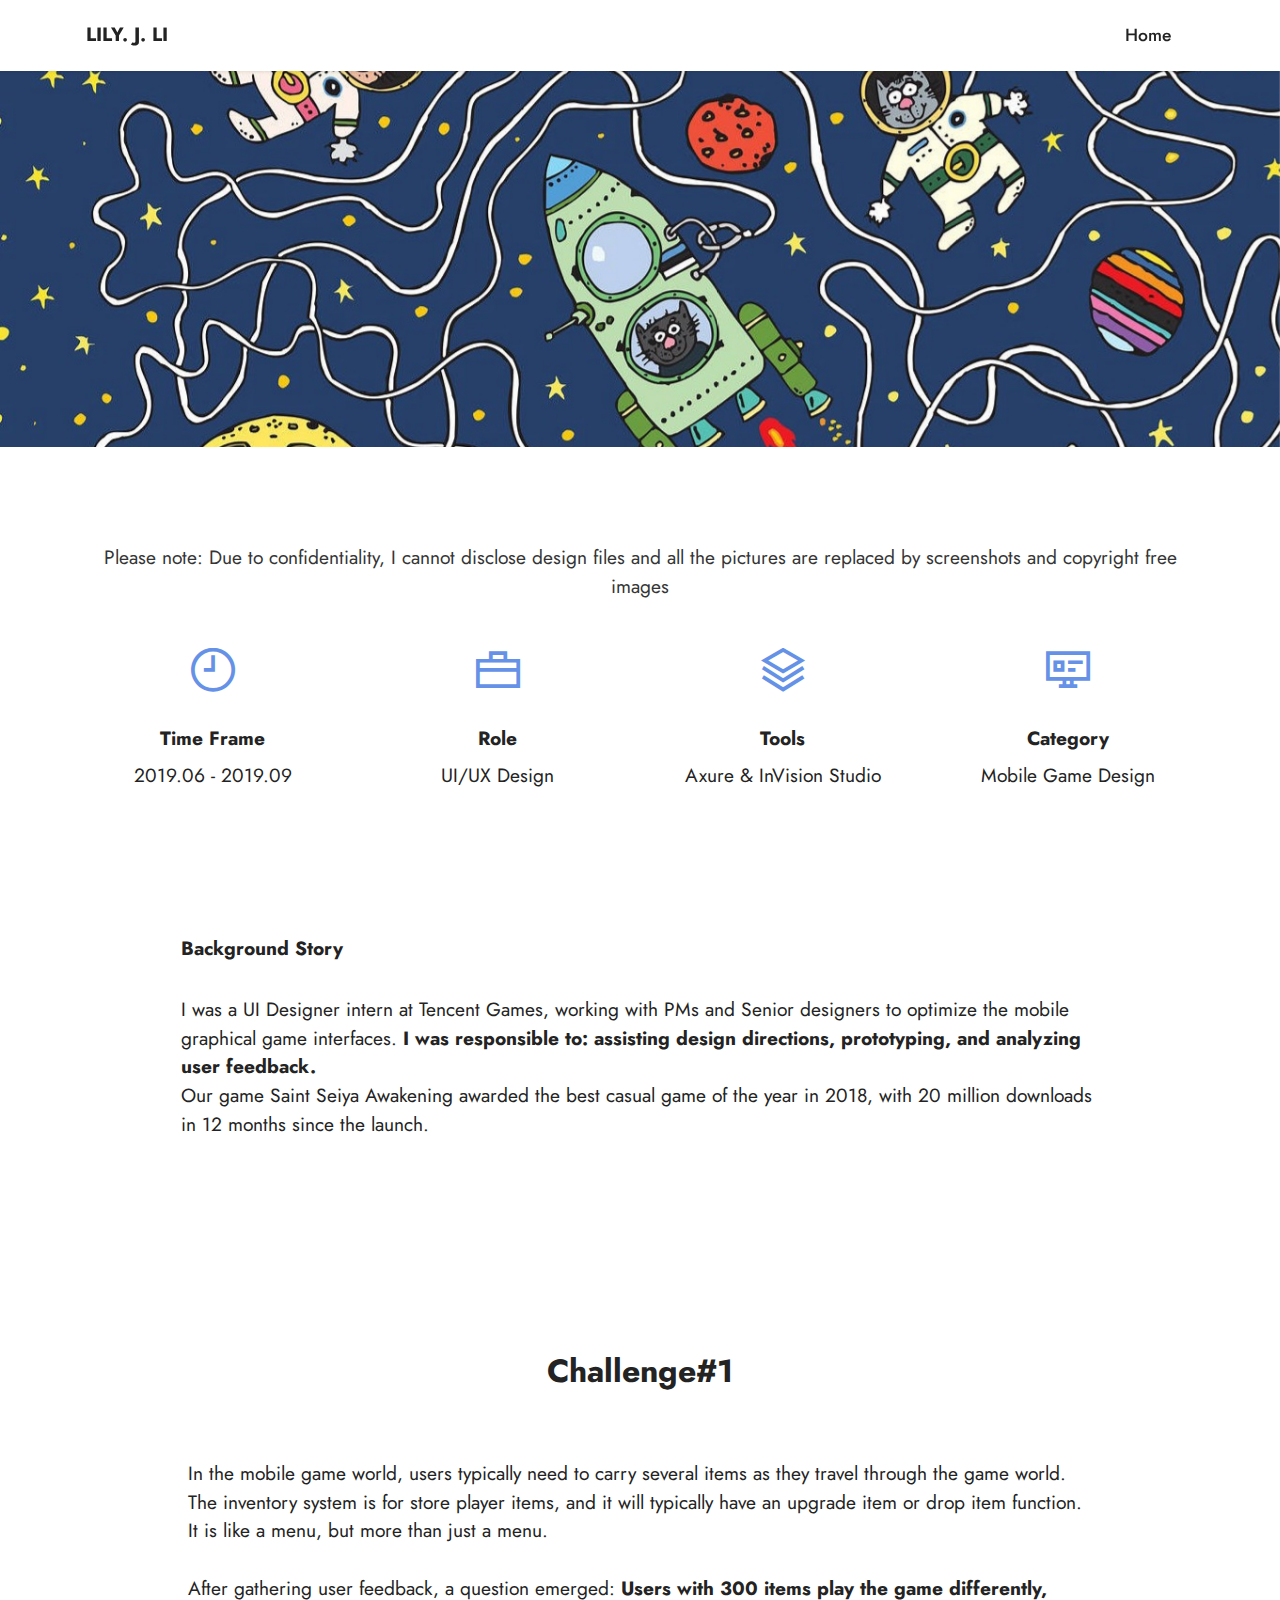
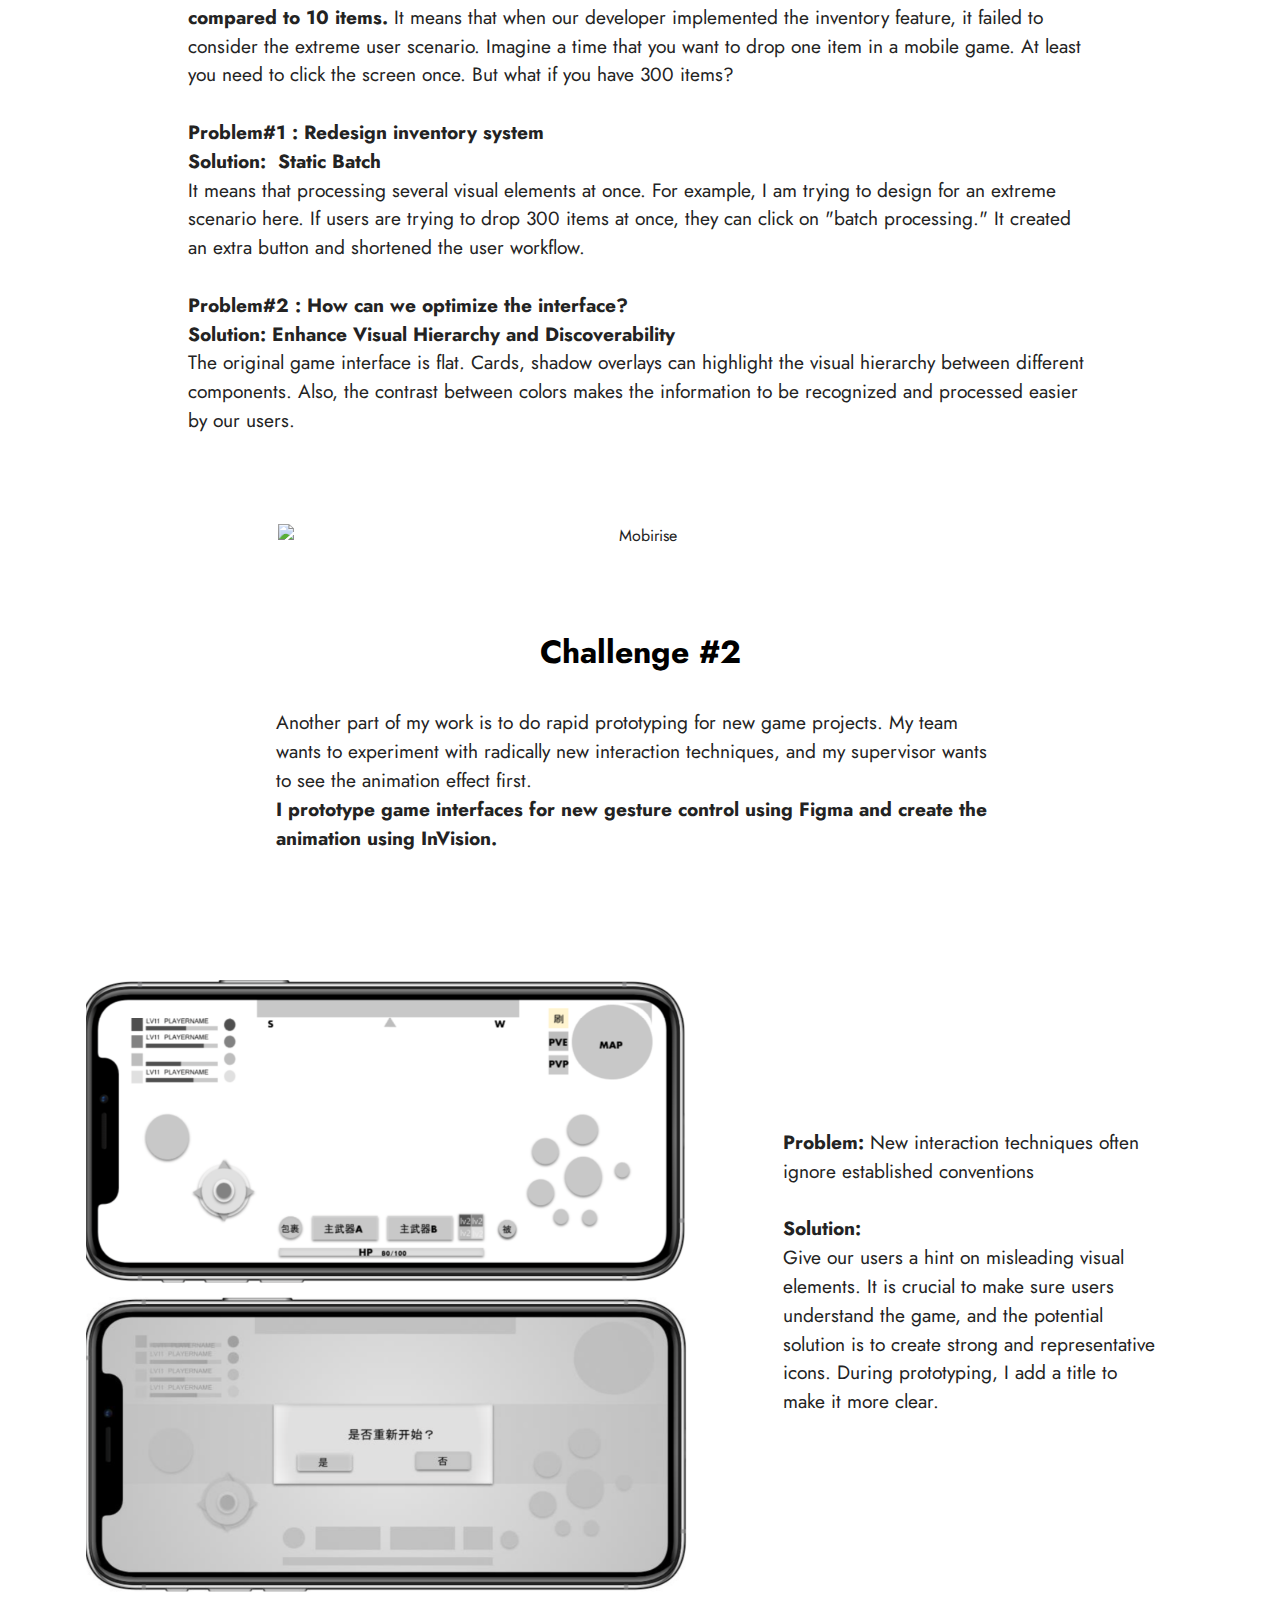
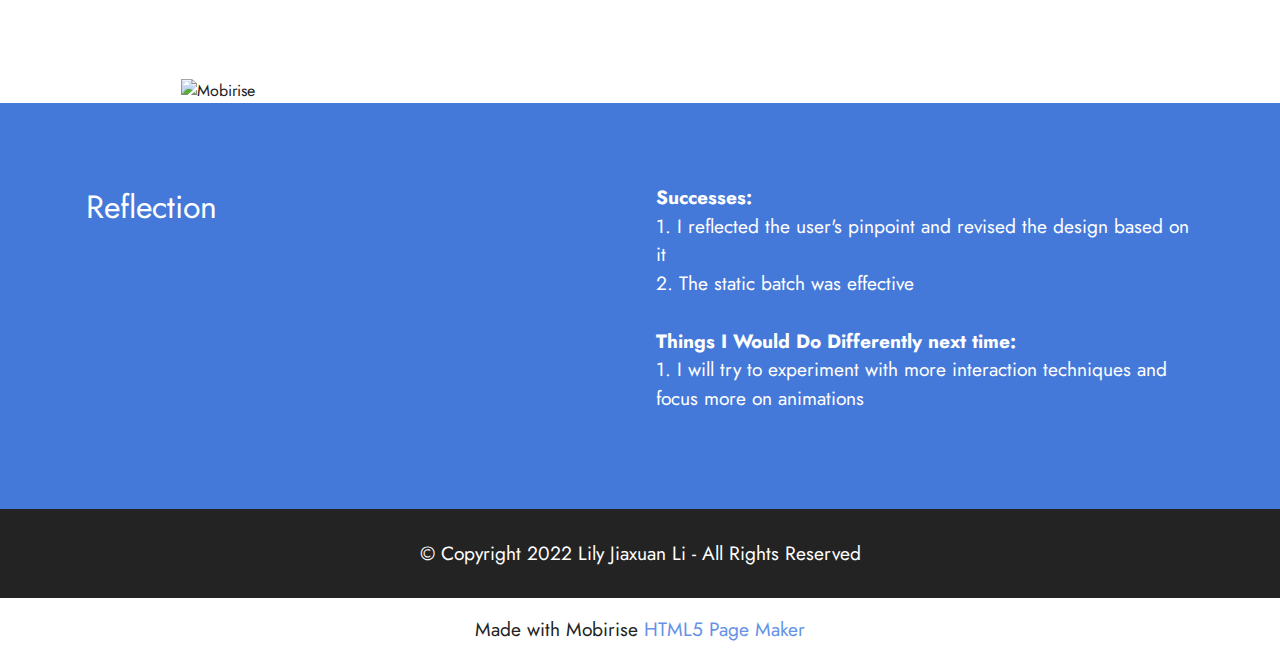
==== commit 43c4003c: "create github pages" ====
--- a/page1.html
+++ b/page1.html
@@ -51,9 +51,7 @@
                 </div>
             </button>
             <div class="collapse navbar-collapse" id="navbarSupportedContent">
-                <ul class="navbar-nav nav-dropdown nav-right" data-app-modern-menu="true"><li class="nav-item"><a class="nav-link link text-black text-primary display-4" href="index.html#gallery2-7">Projects</a></li>
-                    <li class="nav-item"><a class="nav-link link text-black text-primary display-4" href="page5.html">Illustration</a>
-                    </li></ul>
+                <ul class="navbar-nav nav-dropdown nav-right" data-app-modern-menu="true"><li class="nav-item"><a class="nav-link link text-black text-primary display-4" href="index.html#gallery2-7">Home<br></a></li></ul>
                 
                 
             </div>
@@ -260,7 +258,7 @@
             </div>
         </div>
     </div>
-</section><section class="display-7" style="padding: 0;align-items: center;justify-content: center;flex-wrap: wrap;    align-content: center;display: flex;position: relative;height: 4rem;"><a href="https://mobiri.se/1674892" style="flex: 1 1;height: 4rem;position: absolute;width: 100%;z-index: 1;"><img alt="" style="height: 4rem;" src="[data-uri]"></a><p style="margin: 0;text-align: center;" class="display-7">Built with &#8204;</p><a style="z-index:1" href="https://mobirise.com"> Free Website  Software</a></section><script src="assets/bootstrap/js/bootstrap.bundle.min.js"></script>  <script src="assets/parallax/jarallax.js"></script>  <script src="assets/smoothscroll/smooth-scroll.js"></script>  <script src="assets/ytplayer/index.js"></script>  <script src="assets/dropdown/js/navbar-dropdown.js"></script>  <script src="assets/theme/js/script.js"></script>  
+</section><section class="display-7" style="padding: 0;align-items: center;justify-content: center;flex-wrap: wrap;    align-content: center;display: flex;position: relative;height: 4rem;"><a href="https://mobiri.se/1674892" style="flex: 1 1;height: 4rem;position: absolute;width: 100%;z-index: 1;"><img alt="" style="height: 4rem;" src="[data-uri]"></a><p style="margin: 0;text-align: center;" class="display-7">Made with Mobirise &#8204;</p><a style="z-index:1" href="https://mobirise.com/html-builder.html">HTML5 Page Maker</a></section><script src="assets/bootstrap/js/bootstrap.bundle.min.js"></script>  <script src="assets/parallax/jarallax.js"></script>  <script src="assets/smoothscroll/smooth-scroll.js"></script>  <script src="assets/ytplayer/index.js"></script>  <script src="assets/dropdown/js/navbar-dropdown.js"></script>  <script src="assets/theme/js/script.js"></script>  
   
   
 </body>
--- a/assets/mobirise/css/mbr-additional.css
+++ b/assets/mobirise/css/mbr-additional.css
@@ -2861,153 +2861,1102 @@
     left: -1rem;
   }
 }
-.cid-sgPECX5QkS {
+.cid-sgqVE7tO5l {
   padding-top: 120px;
-  padding-bottom: 0px;
-  background-color: #ffffff;
-}
-.cid-sgPECX5QkS .media-container-row {
-  justify-content: space-between;
-}
-.cid-sgPECX5QkS .text-content {
-  max-width: 50%;
-}
-.cid-sgPECX5QkS .mbr-iconfont-social {
-  margin: 0.5rem;
-  font-size: 32px;
-  display: flex;
+  padding-bottom: 120px;
+  background-image: url("../../../assets/images/sgarden.png");
+}
+.cid-sgqVE7tO5l H2 {
+  color: #232323;
+  text-align: center;
+}
+.cid-sgqVE7tO5l .mbr-section-subtitle {
+  color: #232323;
+}
+.cid-sgqVE8cJK2 {
+  padding-top: 6rem;
+  padding-bottom: 4rem;
+  background-color: #ffffff;
+}
+@media (min-width: 1500px) {
+  .cid-sgqVE8cJK2 .container {
+    max-width: 1400px;
+  }
+}
+.cid-sgqVE8cJK2 .mbr-iconfont {
+  display: block;
+  font-size: 5rem;
+  color: #6592e6;
+  margin-bottom: 2rem;
+}
+.cid-sgqVE8cJK2 .card-wrapper {
+  margin-top: 3rem;
+}
+.cid-sgqVE8cJK2 .row {
+  justify-content: center;
+}
+.cid-sgqVE8cJK2 .mbr-section-title {
+  text-align: center;
+  color: #353535;
+}
+.cid-sgqVE8cJK2 .card-title,
+.cid-sgqVE8cJK2 .iconfont-wrapper {
+  text-align: center;
+}
+.cid-sgqVE8cJK2 .card-text {
+  text-align: center;
+}
+.cid-sgNB1jHyds {
+  padding-top: 90px;
+  padding-bottom: 90px;
+  background-color: #ffffff;
+}
+.cid-sgNB1jHyds .mbr-section-subtitle {
+  color: #000000;
+}
+.cid-sgNB1jHyds .media-container-row {
+  -webkit-flex-wrap: wrap;
+  -ms-flex-wrap: wrap;
+  flex-wrap: wrap;
+}
+.cid-sgNB1jHyds .mbr-text {
+  color: #232323;
+}
+.cid-sgNB1jHyds .mbr-author-desc {
+  display: block;
+  color: #767676;
+}
+.cid-sgNB1jHyds .mbr-author-name {
+  color: #000000;
+}
+.cid-sgNB1jHyds .mbr-testimonial .panel-item {
+  background-color: #f3f3f3;
+}
+.cid-sgNB1jHyds .mbr-testimonial .card-block {
+  -webkit-flex-grow: 0;
+  flex-grow: 0;
+  padding: 2.4rem 2.4rem 0 2.4rem;
+}
+.cid-sgNB1jHyds .mbr-testimonial .card-block .testimonial-photo {
+  display: inline-block;
+  width: 120px;
+  height: 120px;
+  margin-bottom: 1.6rem;
+  overflow: hidden;
   border-radius: 50%;
-  text-align: center;
-  color: #6592e6;
-  border: 2px solid #6592e6;
-  justify-content: center;
-  align-content: center;
-  transition: all 0.3s;
-}
-.cid-sgPECX5QkS .mbr-iconfont-social:before {
-  padding: 0.6rem;
-}
-.cid-sgPECX5QkS .mbr-iconfont-social:hover {
-  background-color: #6592e6;
-  color: #ffffff;
-}
-@media (max-width: 768px) {
-  .cid-sgPECX5QkS .icons {
-    justify-content: center !important;
-  }
-  .cid-sgPECX5QkS .text-content * {
-    text-align: center;
-  }
-}
-.cid-sgPEYKXoHb {
-  padding-top: 5rem;
+}
+.cid-sgNB1jHyds .mbr-testimonial .card-block .testimonial-photo img {
+  width: 100%;
+  min-width: 100%;
+  min-height: 100%;
+}
+.cid-sgNB1jHyds .mbr-testimonial .card-footer {
+  padding-bottom: 2.4rem;
+  border-top: 0;
+  padding-top: 1rem;
+  word-wrap: break-word;
+  word-break: break-word;
+  background: none;
+}
+@media (max-width: 300px) {
+  .cid-sgNB1jHyds .testimonial-photo {
+    width: 100% !important;
+    height: auto !important;
+  }
+}
+.cid-sgr2xQtgwb {
+  padding-top: 6rem;
   padding-bottom: 0rem;
   background-color: #ffffff;
 }
-.cid-sgPEYKXoHb img,
-.cid-sgPEYKXoHb .item-img {
+.cid-sgr2xQtgwb .image-wrap img {
   width: 100%;
 }
-.cid-sgPEYKXoHb .item:focus,
-.cid-sgPEYKXoHb span:focus {
-  outline: none;
-}
-.cid-sgPEYKXoHb .item {
-  cursor: pointer;
-  margin-bottom: 2rem;
-}
-.cid-sgPEYKXoHb .item-wrapper {
-  position: relative;
-  border-radius: 4px;
-  background: #fafafa;
-  height: 100%;
-  display: flex;
-  flex-flow: column nowrap;
-}
 @media (min-width: 992px) {
-  .cid-sgPEYKXoHb .item-wrapper .item-content {
+  .cid-sgr2xQtgwb .image-wrap img {
+    display: block;
+    margin: auto;
+    width: 70%;
+  }
+}
+.cid-sgr2xQtgwb .mbr-text,
+.cid-sgr2xQtgwb .mbr-section-btn {
+  text-align: center;
+}
+.cid-sgr3ZKXXSV {
+  padding-top: 0rem;
+  padding-bottom: 1rem;
+  background-color: #ffffff;
+}
+@media (min-width: 992px) {
+  .cid-sgr3ZKXXSV .text-wrapper {
     padding: 2rem;
   }
 }
-@media (max-width: 991px) {
-  .cid-sgPEYKXoHb .item-wrapper .item-content {
-    padding: 1rem;
-  }
-}
-.cid-sgPEYKXoHb .mbr-section-btn {
-  margin-top: auto !important;
-}
-.cid-sgPEYKXoHb .mbr-section-title {
-  color: #232323;
+.cid-sgr3ZKXXSV .image-wrapper img {
+  width: 100%;
+  object-fit: cover;
+}
+@media (max-width: 767px) {
+  .cid-sgr3ZKXXSV .image-wrapper {
+    margin-bottom: 2rem;
+  }
+}
+.cid-sgNIvXMBgu {
+  padding-top: 45px;
+  padding-bottom: 90px;
+  background-color: #ffffff;
+}
+.cid-sgNIvXMBgu .mbr-section-subtitle {
+  color: #767676;
+  text-align: center;
+  font-weight: 300;
+}
+.cid-sgNIvXMBgu .step {
+  width: 44px;
+  height: 44px;
+  font-size: 22px;
+  border-radius: 50%;
+  border: 2px solid #efefef;
+  padding-bottom: 0;
+  text-align: center;
+}
+@media (min-width: 768px) {
+  .cid-sgNIvXMBgu .separline .step-wrapper {
+    position: relative;
+  }
+  .cid-sgNIvXMBgu .separline .step-wrapper:before,
+  .cid-sgNIvXMBgu .separline .step-wrapper:after {
+    top: 24px;
+    position: absolute;
+    content: "";
+    height: 2px;
+    width: calc(50% + 15px - 22px - 8px);
+    background-color: #efefef;
+  }
+  .cid-sgNIvXMBgu .separline .step-wrapper:before {
+    left: -15px;
+  }
+  .cid-sgNIvXMBgu .separline .step-wrapper:after {
+    left: calc(50% + 8px + 22px);
+  }
+  .cid-sgNIvXMBgu .separline.last-child .step-wrapper:after,
+  .cid-sgNIvXMBgu .separline:nth-child(3n) .step-wrapper:after,
+  .cid-sgNIvXMBgu .separline:nth-child(3n+1) .step-wrapper:before {
+    background: none;
+  }
+}
+@media (max-width: 767px) {
+  .cid-sgNIvXMBgu .card:not(.last-child) {
+    padding-bottom: 1.5rem;
+  }
+}
+.cid-sgNIvXMBgu .mbr-step-text {
   text-align: left;
 }
-.cid-sfut1XfwRJ {
-  padding-top: 7rem;
-  padding-bottom: 6rem;
-  background-color: #ffffff;
-}
-.cid-sfut1XfwRJ img,
-.cid-sfut1XfwRJ .item-img {
+.cid-sgNzCjuVzg {
+  padding-top: 6rem;
+  padding-bottom: 0rem;
+  background-color: #ffffff;
+}
+.cid-sgNzCjuVzg .image-wrap img {
   width: 100%;
-  height: 100%;
-  object-fit: cover;
-}
-.cid-sfut1XfwRJ .item:focus,
-.cid-sfut1XfwRJ span:focus {
-  outline: none;
-}
-.cid-sfut1XfwRJ .item {
-  cursor: pointer;
-  margin-bottom: 2rem;
-}
-.cid-sfut1XfwRJ .row {
-  margin-left: 0;
-  margin-right: 0;
-}
-.cid-sfut1XfwRJ .item {
-  padding: 0;
-  margin: 0;
-}
-.cid-sfut1XfwRJ .item-wrapper {
-  position: relative;
-  border-radius: 4px;
-  background: #fafafa;
-  height: 100%;
-  display: flex;
-  flex-flow: column nowrap;
 }
 @media (min-width: 992px) {
-  .cid-sfut1XfwRJ .item-wrapper .item-content {
-    padding: 2rem;
-  }
-}
-@media (max-width: 991px) {
-  .cid-sfut1XfwRJ .item-wrapper .item-content {
-    padding: 1rem;
-  }
-}
-.cid-sfut1XfwRJ .mbr-section-btn {
-  margin-top: auto !important;
-}
-.cid-sfut1XfwRJ .mbr-section-title {
-  color: #232323;
+  .cid-sgNzCjuVzg .image-wrap img {
+    display: block;
+    margin: auto;
+    width: 100%;
+  }
+}
+.cid-sgNzCjuVzg .mbr-text,
+.cid-sgNzCjuVzg .mbr-section-btn {
   text-align: left;
 }
-.cid-sgPFyWSM0b {
+.cid-sgNJevUM0N {
   padding-top: 0rem;
   padding-bottom: 0rem;
   background-color: #ffffff;
 }
+.cid-sgNJevUM0N .image-wrap img {
+  width: 100%;
+}
+@media (min-width: 992px) {
+  .cid-sgNJevUM0N .image-wrap img {
+    display: block;
+    margin: auto;
+    width: 100%;
+  }
+}
+.cid-sgNJevUM0N .mbr-text,
+.cid-sgNJevUM0N .mbr-section-btn {
+  text-align: left;
+}
+.cid-sgNJnquGMb {
+  padding-top: 0rem;
+  padding-bottom: 0rem;
+  background-color: #ffffff;
+}
+.cid-sgNJnquGMb .image-wrap img {
+  width: 100%;
+}
+@media (min-width: 992px) {
+  .cid-sgNJnquGMb .image-wrap img {
+    display: block;
+    margin: auto;
+    width: 100%;
+  }
+}
+.cid-sgNJnquGMb .mbr-text,
+.cid-sgNJnquGMb .mbr-section-btn {
+  text-align: left;
+}
+.cid-si7evEe0jU {
+  background-color: #ffffff;
+}
+.cid-si7evEe0jU .image-wrap img {
+  width: 100%;
+}
+@media (min-width: 992px) {
+  .cid-si7evEe0jU .image-wrap img {
+    display: block;
+    margin: auto;
+    width: 100%;
+  }
+}
+.cid-si7evEe0jU .mbr-text,
+.cid-si7evEe0jU .mbr-section-btn {
+  text-align: left;
+}
+.cid-sgNWTGxq4h {
+  padding-top: 0rem;
+  padding-bottom: 0rem;
+  background-color: #ffffff;
+}
 @media (max-width: 991px) {
-  .cid-sgPFyWSM0b .image-wrapper {
+  .cid-sgNWTGxq4h .image-wrapper {
     margin-bottom: 1rem;
   }
 }
-.cid-sgPFyWSM0b .row {
+.cid-sgNWTGxq4h .row {
   flex-direction: row-reverse;
 }
-.cid-sgPFyWSM0b img {
+.cid-sgNWTGxq4h img {
   width: 100%;
+}
+.cid-sgqYdVekGY {
+  padding-top: 5rem;
+  padding-bottom: 5rem;
+  background-color: #4479d9;
+}
+.cid-sgqYdVekGY .mbr-section-subtitle {
+  color: #ffffff;
+}
+.cid-sgqYdVekGY .mbr-text {
+  color: #ffffff;
+}
+.cid-sgqVEchLhL {
+  padding-top: 30px;
+  padding-bottom: 30px;
+  background-color: #232323;
+}
+.cid-sgqVEcOUy8 {
+  z-index: 1000;
+  width: 100%;
+  position: relative;
+  min-height: 60px;
+}
+.cid-sgqVEcOUy8 nav.navbar {
+  position: fixed;
+}
+.cid-sgqVEcOUy8 .dropdown-item:before {
+  font-family: Moririse2 !important;
+  content: "\e966";
+  display: inline-block;
+  width: 0;
+  position: absolute;
+  left: 1rem;
+  top: 0.5rem;
+  margin-right: 0.5rem;
+  line-height: 1;
+  font-size: inherit;
+  vertical-align: middle;
+  text-align: center;
+  overflow: hidden;
+  transform: scale(0, 1);
+  transition: all 0.25s ease-in-out;
+}
+.cid-sgqVEcOUy8 .dropdown-menu {
+  padding: 0;
+  border-radius: 4px;
+  box-shadow: 0 1px 3px 0 rgba(0, 0, 0, 0.1);
+}
+.cid-sgqVEcOUy8 .dropdown-item {
+  border-bottom: 1px solid #e6e6e6;
+}
+.cid-sgqVEcOUy8 .dropdown-item:hover,
+.cid-sgqVEcOUy8 .dropdown-item:focus {
+  background: #6592e6 !important;
+  color: white !important;
+}
+.cid-sgqVEcOUy8 .dropdown-item:first-child {
+  border-top-left-radius: 4px;
+  border-top-right-radius: 4px;
+}
+.cid-sgqVEcOUy8 .dropdown-item:last-child {
+  border-bottom: none;
+  border-bottom-left-radius: 4px;
+  border-bottom-right-radius: 4px;
+}
+.cid-sgqVEcOUy8 .nav-dropdown .link {
+  padding: 0 0.3em !important;
+  margin: 0.667em 1em !important;
+}
+.cid-sgqVEcOUy8 .nav-dropdown .link.dropdown-toggle::after {
+  margin-left: 0.5rem;
+  margin-top: 0.2rem;
+}
+.cid-sgqVEcOUy8 .nav-link {
+  position: relative;
+}
+.cid-sgqVEcOUy8 .container {
+  display: flex;
+  margin: auto;
+}
+.cid-sgqVEcOUy8 .iconfont-wrapper {
+  color: #000000 !important;
+  font-size: 1.5rem;
+  padding-right: 0.5rem;
+}
+.cid-sgqVEcOUy8 .dropdown-menu,
+.cid-sgqVEcOUy8 .navbar.opened {
+  background: #ffffff !important;
+}
+.cid-sgqVEcOUy8 .nav-item:focus,
+.cid-sgqVEcOUy8 .nav-link:focus {
+  outline: none;
+}
+.cid-sgqVEcOUy8 .dropdown .dropdown-menu .dropdown-item {
+  width: auto;
+  transition: all 0.25s ease-in-out;
+}
+.cid-sgqVEcOUy8 .dropdown .dropdown-menu .dropdown-item::after {
+  right: 0.5rem;
+}
+.cid-sgqVEcOUy8 .dropdown .dropdown-menu .dropdown-item .mbr-iconfont {
+  margin-right: 0.5rem;
+  vertical-align: sub;
+}
+.cid-sgqVEcOUy8 .dropdown .dropdown-menu .dropdown-item .mbr-iconfont:before {
+  display: inline-block;
+  transform: scale(1, 1);
+  transition: all 0.25s ease-in-out;
+}
+.cid-sgqVEcOUy8 .collapsed .dropdown-menu .dropdown-item:before {
+  display: none;
+}
+.cid-sgqVEcOUy8 .collapsed .dropdown .dropdown-menu .dropdown-item {
+  padding: 0.235em 1.5em 0.235em 1.5em !important;
+  transition: none;
+  margin: 0 !important;
+}
+.cid-sgqVEcOUy8 .navbar {
+  min-height: 70px;
+  transition: all 0.3s;
+  border-bottom: 1px solid transparent;
+  box-shadow: 0 1px 3px 0 rgba(0, 0, 0, 0.1);
+  background: #ffffff;
+}
+.cid-sgqVEcOUy8 .navbar.opened {
+  transition: all 0.3s;
+}
+.cid-sgqVEcOUy8 .navbar .dropdown-item {
+  padding: 0.5rem 1.8rem;
+}
+.cid-sgqVEcOUy8 .navbar .navbar-logo img {
+  width: auto;
+}
+.cid-sgqVEcOUy8 .navbar .navbar-collapse {
+  justify-content: flex-end;
+  z-index: 1;
+}
+.cid-sgqVEcOUy8 .navbar.collapsed {
+  justify-content: center;
+}
+.cid-sgqVEcOUy8 .navbar.collapsed .nav-item .nav-link::before {
+  display: none;
+}
+.cid-sgqVEcOUy8 .navbar.collapsed.opened .dropdown-menu {
+  top: 0;
+}
+.cid-sgqVEcOUy8 .navbar.collapsed .dropdown-menu .dropdown-submenu {
+  left: 0 !important;
+}
+.cid-sgqVEcOUy8 .navbar.collapsed .dropdown-menu .dropdown-item:after {
+  right: auto;
+}
+.cid-sgqVEcOUy8 .navbar.collapsed .dropdown-menu .dropdown-toggle[data-toggle="dropdown-submenu"]:after {
+  margin-left: 0.5rem;
+  margin-top: 0.2rem;
+  border-top: 0.35em solid;
+  border-right: 0.35em solid transparent;
+  border-left: 0.35em solid transparent;
+  border-bottom: 0;
+  top: 41%;
+}
+.cid-sgqVEcOUy8 .navbar.collapsed ul.navbar-nav li {
+  margin: auto;
+}
+.cid-sgqVEcOUy8 .navbar.collapsed .dropdown-menu .dropdown-item {
+  padding: 0.25rem 1.5rem;
+  text-align: center;
+}
+.cid-sgqVEcOUy8 .navbar.collapsed .icons-menu {
+  padding-left: 0;
+  padding-right: 0;
+  padding-top: 0.5rem;
+  padding-bottom: 0.5rem;
+}
+@media (max-width: 991px) {
+  .cid-sgqVEcOUy8 .navbar .nav-item .nav-link::before {
+    display: none;
+  }
+  .cid-sgqVEcOUy8 .navbar.opened .dropdown-menu {
+    top: 0;
+  }
+  .cid-sgqVEcOUy8 .navbar .dropdown-menu .dropdown-submenu {
+    left: 0 !important;
+  }
+  .cid-sgqVEcOUy8 .navbar .dropdown-menu .dropdown-item:after {
+    right: auto;
+  }
+  .cid-sgqVEcOUy8 .navbar .dropdown-menu .dropdown-toggle[data-toggle="dropdown-submenu"]:after {
+    margin-left: 0.5rem;
+    margin-top: 0.2rem;
+    border-top: 0.35em solid;
+    border-right: 0.35em solid transparent;
+    border-left: 0.35em solid transparent;
+    border-bottom: 0;
+    top: 40%;
+  }
+  .cid-sgqVEcOUy8 .navbar .navbar-logo img {
+    height: 3rem !important;
+  }
+  .cid-sgqVEcOUy8 .navbar ul.navbar-nav li {
+    margin: auto;
+  }
+  .cid-sgqVEcOUy8 .navbar .dropdown-menu .dropdown-item {
+    padding: 0.25rem 1.5rem !important;
+    text-align: center;
+  }
+  .cid-sgqVEcOUy8 .navbar .navbar-brand {
+    flex-shrink: initial;
+    flex-basis: auto;
+    word-break: break-word;
+    padding-right: 2rem;
+  }
+  .cid-sgqVEcOUy8 .navbar .navbar-toggler {
+    flex-basis: auto;
+  }
+  .cid-sgqVEcOUy8 .navbar .icons-menu {
+    padding-left: 0;
+    padding-top: 0.5rem;
+    padding-bottom: 0.5rem;
+  }
+}
+.cid-sgqVEcOUy8 .navbar.navbar-short {
+  min-height: 60px;
+}
+.cid-sgqVEcOUy8 .navbar.navbar-short .navbar-logo img {
+  height: 2.5rem !important;
+}
+.cid-sgqVEcOUy8 .navbar.navbar-short .navbar-brand {
+  min-height: 60px;
+  padding: 0;
+}
+.cid-sgqVEcOUy8 .navbar-brand {
+  min-height: 70px;
+  flex-shrink: 0;
+  align-items: center;
+  margin-right: 0;
+  padding: 0;
+  transition: all 0.3s;
+  word-break: break-word;
+  z-index: 1;
+}
+.cid-sgqVEcOUy8 .navbar-brand .navbar-caption {
+  line-height: inherit !important;
+}
+.cid-sgqVEcOUy8 .navbar-brand .navbar-logo a {
+  outline: none;
+}
+.cid-sgqVEcOUy8 .dropdown-item.active,
+.cid-sgqVEcOUy8 .dropdown-item:active {
+  background-color: transparent;
+}
+.cid-sgqVEcOUy8 .navbar-expand-lg .navbar-nav .nav-link {
+  padding: 0;
+}
+.cid-sgqVEcOUy8 .nav-dropdown .link.dropdown-toggle {
+  margin-right: 1.667em;
+}
+.cid-sgqVEcOUy8 .nav-dropdown .link.dropdown-toggle[aria-expanded="true"] {
+  margin-right: 0;
+  padding: 0.667em 1.667em;
+}
+.cid-sgqVEcOUy8 .navbar.navbar-expand-lg .dropdown .dropdown-menu {
+  background: #ffffff;
+}
+.cid-sgqVEcOUy8 .navbar.navbar-expand-lg .dropdown .dropdown-menu .dropdown-submenu {
+  margin: 0;
+  left: 100%;
+}
+.cid-sgqVEcOUy8 .navbar .dropdown.open > .dropdown-menu {
+  display: block;
+}
+.cid-sgqVEcOUy8 ul.navbar-nav {
+  flex-wrap: wrap;
+}
+.cid-sgqVEcOUy8 .navbar-buttons {
+  text-align: center;
+  min-width: 170px;
+}
+.cid-sgqVEcOUy8 button.navbar-toggler {
+  outline: none;
+  width: 31px;
+  height: 20px;
+  cursor: pointer;
+  transition: all 0.2s;
+  position: relative;
+  align-self: center;
+}
+.cid-sgqVEcOUy8 button.navbar-toggler .hamburger span {
+  position: absolute;
+  right: 0;
+  width: 30px;
+  height: 2px;
+  border-right: 5px;
+  background-color: #000000;
+}
+.cid-sgqVEcOUy8 button.navbar-toggler .hamburger span:nth-child(1) {
+  top: 0;
+  transition: all 0.2s;
+}
+.cid-sgqVEcOUy8 button.navbar-toggler .hamburger span:nth-child(2) {
+  top: 8px;
+  transition: all 0.15s;
+}
+.cid-sgqVEcOUy8 button.navbar-toggler .hamburger span:nth-child(3) {
+  top: 8px;
+  transition: all 0.15s;
+}
+.cid-sgqVEcOUy8 button.navbar-toggler .hamburger span:nth-child(4) {
+  top: 16px;
+  transition: all 0.2s;
+}
+.cid-sgqVEcOUy8 nav.opened .hamburger span:nth-child(1) {
+  top: 8px;
+  width: 0;
+  opacity: 0;
+  right: 50%;
+  transition: all 0.2s;
+}
+.cid-sgqVEcOUy8 nav.opened .hamburger span:nth-child(2) {
+  transform: rotate(45deg);
+  transition: all 0.25s;
+}
+.cid-sgqVEcOUy8 nav.opened .hamburger span:nth-child(3) {
+  transform: rotate(-45deg);
+  transition: all 0.25s;
+}
+.cid-sgqVEcOUy8 nav.opened .hamburger span:nth-child(4) {
+  top: 8px;
+  width: 0;
+  opacity: 0;
+  right: 50%;
+  transition: all 0.2s;
+}
+.cid-sgqVEcOUy8 .navbar-dropdown {
+  padding: 0 1rem;
+  position: fixed;
+}
+.cid-sgqVEcOUy8 a.nav-link {
+  display: flex;
+  align-items: center;
+  justify-content: center;
+}
+.cid-sgqVEcOUy8 .icons-menu {
+  flex-wrap: nowrap;
+  display: flex;
+  justify-content: center;
+  padding-left: 1rem;
+  padding-right: 1rem;
+  padding-top: 0.3rem;
+  text-align: center;
+}
+@media screen and (-ms-high-contrast: active), (-ms-high-contrast: none) {
+  .cid-sgqVEcOUy8 .navbar {
+    height: 70px;
+  }
+  .cid-sgqVEcOUy8 .navbar.opened {
+    height: auto;
+  }
+  .cid-sgqVEcOUy8 .nav-item .nav-link:hover::before {
+    width: 175%;
+    max-width: calc(100% + 2rem);
+    left: -1rem;
+  }
+}
+.cid-si8mzpoAMJ {
+  background-image: url("../../../assets/images/20201202213956.png");
+}
+.cid-si8mzqb9Sj {
+  padding-top: 0rem;
+  padding-bottom: 4rem;
+  background-color: #ffffff;
+}
+@media (min-width: 1500px) {
+  .cid-si8mzqb9Sj .container {
+    max-width: 1400px;
+  }
+}
+.cid-si8mzqb9Sj .mbr-iconfont {
+  display: block;
+  font-size: 5rem;
+  color: #6592e6;
+  margin-bottom: 2rem;
+}
+.cid-si8mzqb9Sj .card-wrapper {
+  margin-top: 3rem;
+}
+.cid-si8mzqb9Sj .row {
+  justify-content: center;
+}
+.cid-si8mzqb9Sj .mbr-section-title {
+  text-align: left;
+}
+.cid-si8mzqb9Sj .card-title,
+.cid-si8mzqb9Sj .iconfont-wrapper {
+  text-align: center;
+}
+.cid-si8mzqb9Sj .card-text {
+  text-align: center;
+}
+.cid-si8mzqXLRF {
+  padding-top: 5rem;
+  padding-bottom: 5rem;
+  background-color: #ffffff;
+}
+.cid-si8mzs8XQ2 {
+  padding-top: 4rem;
+  padding-bottom: 3rem;
+  background-color: #ffffff;
+}
+@media (max-width: 991px) {
+  .cid-si8mzs8XQ2 .image-wrapper {
+    margin-bottom: 1rem;
+  }
+}
+.cid-si8mzs8XQ2 .row {
+  flex-direction: row-reverse;
+}
+.cid-si8mzs8XQ2 img {
+  width: 100%;
+}
+@media (min-width: 992px) {
+  .cid-si8mzs8XQ2 .text-wrapper {
+    padding: 2rem;
+  }
+}
+.cid-si8mzs8XQ2 .mbr-text {
+  text-align: left;
+}
+.cid-si8mzu0GcK {
+  padding-top: 10rem;
+  padding-bottom: 2rem;
+  background-color: #ffffff;
+}
+.cid-si8mzu0GcK .image-wrap img {
+  width: 100%;
+}
+@media (min-width: 992px) {
+  .cid-si8mzu0GcK .image-wrap img {
+    display: block;
+    margin: auto;
+    width: 100%;
+  }
+}
+.cid-si8mzu0GcK .mbr-text,
+.cid-si8mzu0GcK .mbr-section-btn {
+  text-align: left;
+}
+.cid-si8mzuBomU {
+  padding-top: 0rem;
+  padding-bottom: 0rem;
+  background-color: #ffffff;
+}
+@media (max-width: 991px) {
+  .cid-si8mzuBomU .image-wrapper {
+    margin-bottom: 1rem;
+  }
+}
+.cid-si8mzuBomU .row {
+  flex-direction: row-reverse;
+}
+.cid-si8mzuBomU img {
+  width: 100%;
+}
+.cid-si8mzvLs4N {
+  padding-top: 30px;
+  padding-bottom: 30px;
+  background-color: #232323;
+}
+.cid-si8mzwjd3s {
+  z-index: 1000;
+  width: 100%;
+  position: relative;
+  min-height: 60px;
+}
+.cid-si8mzwjd3s nav.navbar {
+  position: fixed;
+}
+.cid-si8mzwjd3s .dropdown-item:before {
+  font-family: Moririse2 !important;
+  content: "\e966";
+  display: inline-block;
+  width: 0;
+  position: absolute;
+  left: 1rem;
+  top: 0.5rem;
+  margin-right: 0.5rem;
+  line-height: 1;
+  font-size: inherit;
+  vertical-align: middle;
+  text-align: center;
+  overflow: hidden;
+  transform: scale(0, 1);
+  transition: all 0.25s ease-in-out;
+}
+.cid-si8mzwjd3s .dropdown-menu {
+  padding: 0;
+  border-radius: 4px;
+  box-shadow: 0 1px 3px 0 rgba(0, 0, 0, 0.1);
+}
+.cid-si8mzwjd3s .dropdown-item {
+  border-bottom: 1px solid #e6e6e6;
+}
+.cid-si8mzwjd3s .dropdown-item:hover,
+.cid-si8mzwjd3s .dropdown-item:focus {
+  background: #6592e6 !important;
+  color: white !important;
+}
+.cid-si8mzwjd3s .dropdown-item:first-child {
+  border-top-left-radius: 4px;
+  border-top-right-radius: 4px;
+}
+.cid-si8mzwjd3s .dropdown-item:last-child {
+  border-bottom: none;
+  border-bottom-left-radius: 4px;
+  border-bottom-right-radius: 4px;
+}
+.cid-si8mzwjd3s .nav-dropdown .link {
+  padding: 0 0.3em !important;
+  margin: 0.667em 1em !important;
+}
+.cid-si8mzwjd3s .nav-dropdown .link.dropdown-toggle::after {
+  margin-left: 0.5rem;
+  margin-top: 0.2rem;
+}
+.cid-si8mzwjd3s .nav-link {
+  position: relative;
+}
+.cid-si8mzwjd3s .container {
+  display: flex;
+  margin: auto;
+}
+.cid-si8mzwjd3s .iconfont-wrapper {
+  color: #000000 !important;
+  font-size: 1.5rem;
+  padding-right: 0.5rem;
+}
+.cid-si8mzwjd3s .dropdown-menu,
+.cid-si8mzwjd3s .navbar.opened {
+  background: #ffffff !important;
+}
+.cid-si8mzwjd3s .nav-item:focus,
+.cid-si8mzwjd3s .nav-link:focus {
+  outline: none;
+}
+.cid-si8mzwjd3s .dropdown .dropdown-menu .dropdown-item {
+  width: auto;
+  transition: all 0.25s ease-in-out;
+}
+.cid-si8mzwjd3s .dropdown .dropdown-menu .dropdown-item::after {
+  right: 0.5rem;
+}
+.cid-si8mzwjd3s .dropdown .dropdown-menu .dropdown-item .mbr-iconfont {
+  margin-right: 0.5rem;
+  vertical-align: sub;
+}
+.cid-si8mzwjd3s .dropdown .dropdown-menu .dropdown-item .mbr-iconfont:before {
+  display: inline-block;
+  transform: scale(1, 1);
+  transition: all 0.25s ease-in-out;
+}
+.cid-si8mzwjd3s .collapsed .dropdown-menu .dropdown-item:before {
+  display: none;
+}
+.cid-si8mzwjd3s .collapsed .dropdown .dropdown-menu .dropdown-item {
+  padding: 0.235em 1.5em 0.235em 1.5em !important;
+  transition: none;
+  margin: 0 !important;
+}
+.cid-si8mzwjd3s .navbar {
+  min-height: 70px;
+  transition: all 0.3s;
+  border-bottom: 1px solid transparent;
+  box-shadow: 0 1px 3px 0 rgba(0, 0, 0, 0.1);
+  background: #ffffff;
+}
+.cid-si8mzwjd3s .navbar.opened {
+  transition: all 0.3s;
+}
+.cid-si8mzwjd3s .navbar .dropdown-item {
+  padding: 0.5rem 1.8rem;
+}
+.cid-si8mzwjd3s .navbar .navbar-logo img {
+  width: auto;
+}
+.cid-si8mzwjd3s .navbar .navbar-collapse {
+  justify-content: flex-end;
+  z-index: 1;
+}
+.cid-si8mzwjd3s .navbar.collapsed {
+  justify-content: center;
+}
+.cid-si8mzwjd3s .navbar.collapsed .nav-item .nav-link::before {
+  display: none;
+}
+.cid-si8mzwjd3s .navbar.collapsed.opened .dropdown-menu {
+  top: 0;
+}
+.cid-si8mzwjd3s .navbar.collapsed .dropdown-menu .dropdown-submenu {
+  left: 0 !important;
+}
+.cid-si8mzwjd3s .navbar.collapsed .dropdown-menu .dropdown-item:after {
+  right: auto;
+}
+.cid-si8mzwjd3s .navbar.collapsed .dropdown-menu .dropdown-toggle[data-toggle="dropdown-submenu"]:after {
+  margin-left: 0.5rem;
+  margin-top: 0.2rem;
+  border-top: 0.35em solid;
+  border-right: 0.35em solid transparent;
+  border-left: 0.35em solid transparent;
+  border-bottom: 0;
+  top: 41%;
+}
+.cid-si8mzwjd3s .navbar.collapsed ul.navbar-nav li {
+  margin: auto;
+}
+.cid-si8mzwjd3s .navbar.collapsed .dropdown-menu .dropdown-item {
+  padding: 0.25rem 1.5rem;
+  text-align: center;
+}
+.cid-si8mzwjd3s .navbar.collapsed .icons-menu {
+  padding-left: 0;
+  padding-right: 0;
+  padding-top: 0.5rem;
+  padding-bottom: 0.5rem;
+}
+@media (max-width: 991px) {
+  .cid-si8mzwjd3s .navbar .nav-item .nav-link::before {
+    display: none;
+  }
+  .cid-si8mzwjd3s .navbar.opened .dropdown-menu {
+    top: 0;
+  }
+  .cid-si8mzwjd3s .navbar .dropdown-menu .dropdown-submenu {
+    left: 0 !important;
+  }
+  .cid-si8mzwjd3s .navbar .dropdown-menu .dropdown-item:after {
+    right: auto;
+  }
+  .cid-si8mzwjd3s .navbar .dropdown-menu .dropdown-toggle[data-toggle="dropdown-submenu"]:after {
+    margin-left: 0.5rem;
+    margin-top: 0.2rem;
+    border-top: 0.35em solid;
+    border-right: 0.35em solid transparent;
+    border-left: 0.35em solid transparent;
+    border-bottom: 0;
+    top: 40%;
+  }
+  .cid-si8mzwjd3s .navbar .navbar-logo img {
+    height: 3rem !important;
+  }
+  .cid-si8mzwjd3s .navbar ul.navbar-nav li {
+    margin: auto;
+  }
+  .cid-si8mzwjd3s .navbar .dropdown-menu .dropdown-item {
+    padding: 0.25rem 1.5rem !important;
+    text-align: center;
+  }
+  .cid-si8mzwjd3s .navbar .navbar-brand {
+    flex-shrink: initial;
+    flex-basis: auto;
+    word-break: break-word;
+    padding-right: 2rem;
+  }
+  .cid-si8mzwjd3s .navbar .navbar-toggler {
+    flex-basis: auto;
+  }
+  .cid-si8mzwjd3s .navbar .icons-menu {
+    padding-left: 0;
+    padding-top: 0.5rem;
+    padding-bottom: 0.5rem;
+  }
+}
+.cid-si8mzwjd3s .navbar.navbar-short {
+  min-height: 60px;
+}
+.cid-si8mzwjd3s .navbar.navbar-short .navbar-logo img {
+  height: 2.5rem !important;
+}
+.cid-si8mzwjd3s .navbar.navbar-short .navbar-brand {
+  min-height: 60px;
+  padding: 0;
+}
+.cid-si8mzwjd3s .navbar-brand {
+  min-height: 70px;
+  flex-shrink: 0;
+  align-items: center;
+  margin-right: 0;
+  padding: 0;
+  transition: all 0.3s;
+  word-break: break-word;
+  z-index: 1;
+}
+.cid-si8mzwjd3s .navbar-brand .navbar-caption {
+  line-height: inherit !important;
+}
+.cid-si8mzwjd3s .navbar-brand .navbar-logo a {
+  outline: none;
+}
+.cid-si8mzwjd3s .dropdown-item.active,
+.cid-si8mzwjd3s .dropdown-item:active {
+  background-color: transparent;
+}
+.cid-si8mzwjd3s .navbar-expand-lg .navbar-nav .nav-link {
+  padding: 0;
+}
+.cid-si8mzwjd3s .nav-dropdown .link.dropdown-toggle {
+  margin-right: 1.667em;
+}
+.cid-si8mzwjd3s .nav-dropdown .link.dropdown-toggle[aria-expanded="true"] {
+  margin-right: 0;
+  padding: 0.667em 1.667em;
+}
+.cid-si8mzwjd3s .navbar.navbar-expand-lg .dropdown .dropdown-menu {
+  background: #ffffff;
+}
+.cid-si8mzwjd3s .navbar.navbar-expand-lg .dropdown .dropdown-menu .dropdown-submenu {
+  margin: 0;
+  left: 100%;
+}
+.cid-si8mzwjd3s .navbar .dropdown.open > .dropdown-menu {
+  display: block;
+}
+.cid-si8mzwjd3s ul.navbar-nav {
+  flex-wrap: wrap;
+}
+.cid-si8mzwjd3s .navbar-buttons {
+  text-align: center;
+  min-width: 170px;
+}
+.cid-si8mzwjd3s button.navbar-toggler {
+  outline: none;
+  width: 31px;
+  height: 20px;
+  cursor: pointer;
+  transition: all 0.2s;
+  position: relative;
+  align-self: center;
+}
+.cid-si8mzwjd3s button.navbar-toggler .hamburger span {
+  position: absolute;
+  right: 0;
+  width: 30px;
+  height: 2px;
+  border-right: 5px;
+  background-color: #000000;
+}
+.cid-si8mzwjd3s button.navbar-toggler .hamburger span:nth-child(1) {
+  top: 0;
+  transition: all 0.2s;
+}
+.cid-si8mzwjd3s button.navbar-toggler .hamburger span:nth-child(2) {
+  top: 8px;
+  transition: all 0.15s;
+}
+.cid-si8mzwjd3s button.navbar-toggler .hamburger span:nth-child(3) {
+  top: 8px;
+  transition: all 0.15s;
+}
+.cid-si8mzwjd3s button.navbar-toggler .hamburger span:nth-child(4) {
+  top: 16px;
+  transition: all 0.2s;
+}
+.cid-si8mzwjd3s nav.opened .hamburger span:nth-child(1) {
+  top: 8px;
+  width: 0;
+  opacity: 0;
+  right: 50%;
+  transition: all 0.2s;
+}
+.cid-si8mzwjd3s nav.opened .hamburger span:nth-child(2) {
+  transform: rotate(45deg);
+  transition: all 0.25s;
+}
+.cid-si8mzwjd3s nav.opened .hamburger span:nth-child(3) {
+  transform: rotate(-45deg);
+  transition: all 0.25s;
+}
+.cid-si8mzwjd3s nav.opened .hamburger span:nth-child(4) {
+  top: 8px;
+  width: 0;
+  opacity: 0;
+  right: 50%;
+  transition: all 0.2s;
+}
+.cid-si8mzwjd3s .navbar-dropdown {
+  padding: 0 1rem;
+  position: fixed;
+}
+.cid-si8mzwjd3s a.nav-link {
+  display: flex;
+  align-items: center;
+  justify-content: center;
+}
+.cid-si8mzwjd3s .icons-menu {
+  flex-wrap: nowrap;
+  display: flex;
+  justify-content: center;
+  padding-left: 1rem;
+  padding-right: 1rem;
+  padding-top: 0.3rem;
+  text-align: center;
+}
+@media screen and (-ms-high-contrast: active), (-ms-high-contrast: none) {
+  .cid-si8mzwjd3s .navbar {
+    height: 70px;
+  }
+  .cid-si8mzwjd3s .navbar.opened {
+    height: auto;
+  }
+  .cid-si8mzwjd3s .nav-item .nav-link:hover::before {
+    width: 175%;
+    max-width: calc(100% + 2rem);
+    left: -1rem;
+  }
 }
 .cid-sfusuhJ6v9 {
   z-index: 1000;
@@ -3356,2060 +4305,6 @@
     left: -1rem;
   }
 }
-.cid-sfusSP2Wlb {
-  padding-top: 0rem;
-  padding-bottom: 6rem;
-  background-color: #ffffff;
-}
-.cid-sfusSP2Wlb img,
-.cid-sfusSP2Wlb .item-img {
-  width: 100%;
-  height: 100%;
-  object-fit: cover;
-}
-.cid-sfusSP2Wlb .item:focus,
-.cid-sfusSP2Wlb span:focus {
-  outline: none;
-}
-.cid-sfusSP2Wlb .item {
-  cursor: pointer;
-  margin-bottom: 2rem;
-}
-.cid-sfusSP2Wlb .item-wrapper {
-  position: relative;
-  border-radius: 4px;
-  background: #fafafa;
-  height: 100%;
-  display: flex;
-  flex-flow: column nowrap;
-}
-@media (min-width: 992px) {
-  .cid-sfusSP2Wlb .item-wrapper .item-content {
-    padding: 2rem;
-  }
-}
-@media (max-width: 991px) {
-  .cid-sfusSP2Wlb .item-wrapper .item-content {
-    padding: 1rem;
-  }
-}
-.cid-sfusSP2Wlb .mbr-section-btn {
-  margin-top: auto !important;
-}
-.cid-sfusSP2Wlb .mbr-section-title {
-  color: #232323;
-}
-.cid-sgPH8cEDjB {
-  padding-top: 2rem;
-  padding-bottom: 0rem;
-  background-color: #ffffff;
-}
-.cid-sgPH8cEDjB img,
-.cid-sgPH8cEDjB .item-img {
-  width: 100%;
-  height: 100%;
-  object-fit: cover;
-}
-.cid-sgPH8cEDjB .item:focus,
-.cid-sgPH8cEDjB span:focus {
-  outline: none;
-}
-.cid-sgPH8cEDjB .item {
-  cursor: pointer;
-  margin-bottom: 2rem;
-}
-.cid-sgPH8cEDjB .item-wrapper {
-  position: relative;
-  border-radius: 4px;
-  background: #fafafa;
-  height: 100%;
-  display: flex;
-  flex-flow: column nowrap;
-}
-@media (min-width: 992px) {
-  .cid-sgPH8cEDjB .item-wrapper .item-content {
-    padding: 2rem;
-  }
-}
-@media (max-width: 991px) {
-  .cid-sgPH8cEDjB .item-wrapper .item-content {
-    padding: 1rem;
-  }
-}
-.cid-sgPH8cEDjB .mbr-section-btn {
-  margin-top: auto !important;
-}
-.cid-sgPH8cEDjB .mbr-section-title {
-  color: #232323;
-  text-align: left;
-}
-.cid-seEkNGOCdK {
-  padding-top: 30px;
-  padding-bottom: 30px;
-  background-color: #232323;
-}
-.cid-sfusuhJ6v9 {
-  z-index: 1000;
-  width: 100%;
-  position: relative;
-  min-height: 60px;
-}
-.cid-sfusuhJ6v9 nav.navbar {
-  position: fixed;
-}
-.cid-sfusuhJ6v9 .dropdown-item:before {
-  font-family: Moririse2 !important;
-  content: "\e966";
-  display: inline-block;
-  width: 0;
-  position: absolute;
-  left: 1rem;
-  top: 0.5rem;
-  margin-right: 0.5rem;
-  line-height: 1;
-  font-size: inherit;
-  vertical-align: middle;
-  text-align: center;
-  overflow: hidden;
-  transform: scale(0, 1);
-  transition: all 0.25s ease-in-out;
-}
-.cid-sfusuhJ6v9 .dropdown-menu {
-  padding: 0;
-  border-radius: 4px;
-  box-shadow: 0 1px 3px 0 rgba(0, 0, 0, 0.1);
-}
-.cid-sfusuhJ6v9 .dropdown-item {
-  border-bottom: 1px solid #e6e6e6;
-}
-.cid-sfusuhJ6v9 .dropdown-item:hover,
-.cid-sfusuhJ6v9 .dropdown-item:focus {
-  background: #6592e6 !important;
-  color: white !important;
-}
-.cid-sfusuhJ6v9 .dropdown-item:first-child {
-  border-top-left-radius: 4px;
-  border-top-right-radius: 4px;
-}
-.cid-sfusuhJ6v9 .dropdown-item:last-child {
-  border-bottom: none;
-  border-bottom-left-radius: 4px;
-  border-bottom-right-radius: 4px;
-}
-.cid-sfusuhJ6v9 .nav-dropdown .link {
-  padding: 0 0.3em !important;
-  margin: 0.667em 1em !important;
-}
-.cid-sfusuhJ6v9 .nav-dropdown .link.dropdown-toggle::after {
-  margin-left: 0.5rem;
-  margin-top: 0.2rem;
-}
-.cid-sfusuhJ6v9 .nav-link {
-  position: relative;
-}
-.cid-sfusuhJ6v9 .container {
-  display: flex;
-  margin: auto;
-}
-.cid-sfusuhJ6v9 .iconfont-wrapper {
-  color: #000000 !important;
-  font-size: 1.5rem;
-  padding-right: 0.5rem;
-}
-.cid-sfusuhJ6v9 .dropdown-menu,
-.cid-sfusuhJ6v9 .navbar.opened {
-  background: #ffffff !important;
-}
-.cid-sfusuhJ6v9 .nav-item:focus,
-.cid-sfusuhJ6v9 .nav-link:focus {
-  outline: none;
-}
-.cid-sfusuhJ6v9 .dropdown .dropdown-menu .dropdown-item {
-  width: auto;
-  transition: all 0.25s ease-in-out;
-}
-.cid-sfusuhJ6v9 .dropdown .dropdown-menu .dropdown-item::after {
-  right: 0.5rem;
-}
-.cid-sfusuhJ6v9 .dropdown .dropdown-menu .dropdown-item .mbr-iconfont {
-  margin-right: 0.5rem;
-  vertical-align: sub;
-}
-.cid-sfusuhJ6v9 .dropdown .dropdown-menu .dropdown-item .mbr-iconfont:before {
-  display: inline-block;
-  transform: scale(1, 1);
-  transition: all 0.25s ease-in-out;
-}
-.cid-sfusuhJ6v9 .collapsed .dropdown-menu .dropdown-item:before {
-  display: none;
-}
-.cid-sfusuhJ6v9 .collapsed .dropdown .dropdown-menu .dropdown-item {
-  padding: 0.235em 1.5em 0.235em 1.5em !important;
-  transition: none;
-  margin: 0 !important;
-}
-.cid-sfusuhJ6v9 .navbar {
-  min-height: 70px;
-  transition: all 0.3s;
-  border-bottom: 1px solid transparent;
-  box-shadow: 0 1px 3px 0 rgba(0, 0, 0, 0.1);
-  background: #ffffff;
-}
-.cid-sfusuhJ6v9 .navbar.opened {
-  transition: all 0.3s;
-}
-.cid-sfusuhJ6v9 .navbar .dropdown-item {
-  padding: 0.5rem 1.8rem;
-}
-.cid-sfusuhJ6v9 .navbar .navbar-logo img {
-  width: auto;
-}
-.cid-sfusuhJ6v9 .navbar .navbar-collapse {
-  justify-content: flex-end;
-  z-index: 1;
-}
-.cid-sfusuhJ6v9 .navbar.collapsed {
-  justify-content: center;
-}
-.cid-sfusuhJ6v9 .navbar.collapsed .nav-item .nav-link::before {
-  display: none;
-}
-.cid-sfusuhJ6v9 .navbar.collapsed.opened .dropdown-menu {
-  top: 0;
-}
-.cid-sfusuhJ6v9 .navbar.collapsed .dropdown-menu .dropdown-submenu {
-  left: 0 !important;
-}
-.cid-sfusuhJ6v9 .navbar.collapsed .dropdown-menu .dropdown-item:after {
-  right: auto;
-}
-.cid-sfusuhJ6v9 .navbar.collapsed .dropdown-menu .dropdown-toggle[data-toggle="dropdown-submenu"]:after {
-  margin-left: 0.5rem;
-  margin-top: 0.2rem;
-  border-top: 0.35em solid;
-  border-right: 0.35em solid transparent;
-  border-left: 0.35em solid transparent;
-  border-bottom: 0;
-  top: 41%;
-}
-.cid-sfusuhJ6v9 .navbar.collapsed ul.navbar-nav li {
-  margin: auto;
-}
-.cid-sfusuhJ6v9 .navbar.collapsed .dropdown-menu .dropdown-item {
-  padding: 0.25rem 1.5rem;
-  text-align: center;
-}
-.cid-sfusuhJ6v9 .navbar.collapsed .icons-menu {
-  padding-left: 0;
-  padding-right: 0;
-  padding-top: 0.5rem;
-  padding-bottom: 0.5rem;
-}
-@media (max-width: 991px) {
-  .cid-sfusuhJ6v9 .navbar .nav-item .nav-link::before {
-    display: none;
-  }
-  .cid-sfusuhJ6v9 .navbar.opened .dropdown-menu {
-    top: 0;
-  }
-  .cid-sfusuhJ6v9 .navbar .dropdown-menu .dropdown-submenu {
-    left: 0 !important;
-  }
-  .cid-sfusuhJ6v9 .navbar .dropdown-menu .dropdown-item:after {
-    right: auto;
-  }
-  .cid-sfusuhJ6v9 .navbar .dropdown-menu .dropdown-toggle[data-toggle="dropdown-submenu"]:after {
-    margin-left: 0.5rem;
-    margin-top: 0.2rem;
-    border-top: 0.35em solid;
-    border-right: 0.35em solid transparent;
-    border-left: 0.35em solid transparent;
-    border-bottom: 0;
-    top: 40%;
-  }
-  .cid-sfusuhJ6v9 .navbar .navbar-logo img {
-    height: 3rem !important;
-  }
-  .cid-sfusuhJ6v9 .navbar ul.navbar-nav li {
-    margin: auto;
-  }
-  .cid-sfusuhJ6v9 .navbar .dropdown-menu .dropdown-item {
-    padding: 0.25rem 1.5rem !important;
-    text-align: center;
-  }
-  .cid-sfusuhJ6v9 .navbar .navbar-brand {
-    flex-shrink: initial;
-    flex-basis: auto;
-    word-break: break-word;
-    padding-right: 2rem;
-  }
-  .cid-sfusuhJ6v9 .navbar .navbar-toggler {
-    flex-basis: auto;
-  }
-  .cid-sfusuhJ6v9 .navbar .icons-menu {
-    padding-left: 0;
-    padding-top: 0.5rem;
-    padding-bottom: 0.5rem;
-  }
-}
-.cid-sfusuhJ6v9 .navbar.navbar-short {
-  min-height: 60px;
-}
-.cid-sfusuhJ6v9 .navbar.navbar-short .navbar-logo img {
-  height: 2.5rem !important;
-}
-.cid-sfusuhJ6v9 .navbar.navbar-short .navbar-brand {
-  min-height: 60px;
-  padding: 0;
-}
-.cid-sfusuhJ6v9 .navbar-brand {
-  min-height: 70px;
-  flex-shrink: 0;
-  align-items: center;
-  margin-right: 0;
-  padding: 0;
-  transition: all 0.3s;
-  word-break: break-word;
-  z-index: 1;
-}
-.cid-sfusuhJ6v9 .navbar-brand .navbar-caption {
-  line-height: inherit !important;
-}
-.cid-sfusuhJ6v9 .navbar-brand .navbar-logo a {
-  outline: none;
-}
-.cid-sfusuhJ6v9 .dropdown-item.active,
-.cid-sfusuhJ6v9 .dropdown-item:active {
-  background-color: transparent;
-}
-.cid-sfusuhJ6v9 .navbar-expand-lg .navbar-nav .nav-link {
-  padding: 0;
-}
-.cid-sfusuhJ6v9 .nav-dropdown .link.dropdown-toggle {
-  margin-right: 1.667em;
-}
-.cid-sfusuhJ6v9 .nav-dropdown .link.dropdown-toggle[aria-expanded="true"] {
-  margin-right: 0;
-  padding: 0.667em 1.667em;
-}
-.cid-sfusuhJ6v9 .navbar.navbar-expand-lg .dropdown .dropdown-menu {
-  background: #ffffff;
-}
-.cid-sfusuhJ6v9 .navbar.navbar-expand-lg .dropdown .dropdown-menu .dropdown-submenu {
-  margin: 0;
-  left: 100%;
-}
-.cid-sfusuhJ6v9 .navbar .dropdown.open > .dropdown-menu {
-  display: block;
-}
-.cid-sfusuhJ6v9 ul.navbar-nav {
-  flex-wrap: wrap;
-}
-.cid-sfusuhJ6v9 .navbar-buttons {
-  text-align: center;
-  min-width: 170px;
-}
-.cid-sfusuhJ6v9 button.navbar-toggler {
-  outline: none;
-  width: 31px;
-  height: 20px;
-  cursor: pointer;
-  transition: all 0.2s;
-  position: relative;
-  align-self: center;
-}
-.cid-sfusuhJ6v9 button.navbar-toggler .hamburger span {
-  position: absolute;
-  right: 0;
-  width: 30px;
-  height: 2px;
-  border-right: 5px;
-  background-color: #000000;
-}
-.cid-sfusuhJ6v9 button.navbar-toggler .hamburger span:nth-child(1) {
-  top: 0;
-  transition: all 0.2s;
-}
-.cid-sfusuhJ6v9 button.navbar-toggler .hamburger span:nth-child(2) {
-  top: 8px;
-  transition: all 0.15s;
-}
-.cid-sfusuhJ6v9 button.navbar-toggler .hamburger span:nth-child(3) {
-  top: 8px;
-  transition: all 0.15s;
-}
-.cid-sfusuhJ6v9 button.navbar-toggler .hamburger span:nth-child(4) {
-  top: 16px;
-  transition: all 0.2s;
-}
-.cid-sfusuhJ6v9 nav.opened .hamburger span:nth-child(1) {
-  top: 8px;
-  width: 0;
-  opacity: 0;
-  right: 50%;
-  transition: all 0.2s;
-}
-.cid-sfusuhJ6v9 nav.opened .hamburger span:nth-child(2) {
-  transform: rotate(45deg);
-  transition: all 0.25s;
-}
-.cid-sfusuhJ6v9 nav.opened .hamburger span:nth-child(3) {
-  transform: rotate(-45deg);
-  transition: all 0.25s;
-}
-.cid-sfusuhJ6v9 nav.opened .hamburger span:nth-child(4) {
-  top: 8px;
-  width: 0;
-  opacity: 0;
-  right: 50%;
-  transition: all 0.2s;
-}
-.cid-sfusuhJ6v9 .navbar-dropdown {
-  padding: 0 1rem;
-  position: fixed;
-}
-.cid-sfusuhJ6v9 a.nav-link {
-  display: flex;
-  align-items: center;
-  justify-content: center;
-}
-.cid-sfusuhJ6v9 .icons-menu {
-  flex-wrap: nowrap;
-  display: flex;
-  justify-content: center;
-  padding-left: 1rem;
-  padding-right: 1rem;
-  padding-top: 0.3rem;
-  text-align: center;
-}
-@media screen and (-ms-high-contrast: active), (-ms-high-contrast: none) {
-  .cid-sfusuhJ6v9 .navbar {
-    height: 70px;
-  }
-  .cid-sfusuhJ6v9 .navbar.opened {
-    height: auto;
-  }
-  .cid-sfusuhJ6v9 .nav-item .nav-link:hover::before {
-    width: 175%;
-    max-width: calc(100% + 2rem);
-    left: -1rem;
-  }
-}
-.cid-sgeKzSSVf7 {
-  padding-top: 120px;
-  padding-bottom: 120px;
-  background-image: url("../../../assets/images/group-16-2216x1374.png");
-}
-.cid-sgeKzSSVf7 H2 {
-  color: #232323;
-  text-align: center;
-}
-.cid-sgeKzSSVf7 .mbr-section-subtitle {
-  color: #232323;
-}
-.cid-sfTgwQlAlg {
-  padding-top: 0rem;
-  padding-bottom: 4rem;
-  background-color: #ffffff;
-}
-@media (min-width: 1500px) {
-  .cid-sfTgwQlAlg .container {
-    max-width: 1400px;
-  }
-}
-.cid-sfTgwQlAlg .mbr-iconfont {
-  display: block;
-  font-size: 5rem;
-  color: #e43f3f;
-  margin-bottom: 2rem;
-}
-.cid-sfTgwQlAlg .card-wrapper {
-  margin-top: 3rem;
-}
-.cid-sfTgwQlAlg .row {
-  justify-content: center;
-}
-.cid-sfTgwQlAlg .mbr-section-title {
-  text-align: left;
-}
-.cid-sfTgwQlAlg .card-title,
-.cid-sfTgwQlAlg .iconfont-wrapper {
-  text-align: center;
-}
-.cid-sfTgwQlAlg .card-text {
-  text-align: center;
-}
-.cid-sfTkv7412l {
-  padding-top: 6rem;
-  padding-bottom: 2rem;
-  background-color: #ffffff;
-}
-@media (max-width: 991px) {
-  .cid-sfTkv7412l .image-wrapper {
-    margin-bottom: 1rem;
-  }
-}
-.cid-sfTkv7412l .row {
-  flex-direction: row-reverse;
-}
-.cid-sfTkv7412l img {
-  width: 100%;
-}
-@media (min-width: 992px) {
-  .cid-sfTkv7412l .text-wrapper {
-    padding: 2rem;
-  }
-}
-.cid-sfTkvRuvK3 {
-  padding-top: 2rem;
-  padding-bottom: 1rem;
-  background-color: #ffffff;
-}
-@media (max-width: 991px) {
-  .cid-sfTkvRuvK3 .image-wrapper {
-    margin-bottom: 1rem;
-  }
-}
-.cid-sfTkvRuvK3 .row {
-  flex-direction: row-reverse;
-}
-.cid-sfTkvRuvK3 img {
-  width: 100%;
-}
-.cid-sfTIiDzmCe {
-  padding-top: 6rem;
-  padding-bottom: 0rem;
-  background-color: #ffffff;
-}
-.cid-sfTIiDzmCe .image-wrap img {
-  width: 100%;
-}
-@media (min-width: 992px) {
-  .cid-sfTIiDzmCe .image-wrap img {
-    display: block;
-    margin: auto;
-    width: 80%;
-  }
-}
-.cid-sfTIiDzmCe .mbr-text,
-.cid-sfTIiDzmCe .mbr-section-btn {
-  text-align: left;
-}
-.cid-sfXgTAkQLw {
-  padding-top: 2rem;
-  padding-bottom: 0rem;
-  background-color: #ffffff;
-}
-.cid-sfXgTAkQLw .image-wrap img {
-  width: 100%;
-}
-@media (min-width: 992px) {
-  .cid-sfXgTAkQLw .image-wrap img {
-    display: block;
-    margin: auto;
-    width: 100%;
-  }
-}
-.cid-sfXgTAkQLw .mbr-text,
-.cid-sfXgTAkQLw .mbr-section-btn {
-  text-align: left;
-}
-.cid-sfXmkkKZEW {
-  padding-top: 3rem;
-  padding-bottom: 0rem;
-  background-color: #ffffff;
-}
-.cid-sfXmkkKZEW .image-wrap img {
-  width: 100%;
-}
-@media (min-width: 992px) {
-  .cid-sfXmkkKZEW .image-wrap img {
-    display: block;
-    margin: auto;
-    width: 100%;
-  }
-}
-.cid-sfXmkkKZEW .mbr-text,
-.cid-sfXmkkKZEW .mbr-section-btn {
-  text-align: left;
-}
-.cid-sg4aG3jFQb {
-  background-color: #ffffff;
-}
-.cid-sg4aG3jFQb .image-wrap img {
-  width: 100%;
-}
-@media (min-width: 992px) {
-  .cid-sg4aG3jFQb .image-wrap img {
-    display: block;
-    margin: auto;
-    width: 100%;
-  }
-}
-.cid-sg4aG3jFQb .mbr-text,
-.cid-sg4aG3jFQb .mbr-section-btn {
-  text-align: left;
-}
-.cid-sgqD6EmbgD {
-  padding-top: 5rem;
-  padding-bottom: 5rem;
-  background-color: #4479d9;
-}
-.cid-sgqD6EmbgD .mbr-section-subtitle {
-  color: #ffffff;
-}
-.cid-sgqD6EmbgD .mbr-text {
-  color: #ffffff;
-}
-.cid-seEkNGOCdK {
-  padding-top: 30px;
-  padding-bottom: 30px;
-  background-color: #232323;
-}
-.cid-sgqVE7tO5l {
-  padding-top: 120px;
-  padding-bottom: 120px;
-  background-image: url("../../../assets/images/sgarden.png");
-}
-.cid-sgqVE7tO5l H2 {
-  color: #232323;
-  text-align: center;
-}
-.cid-sgqVE7tO5l .mbr-section-subtitle {
-  color: #232323;
-}
-.cid-sgqVE8cJK2 {
-  padding-top: 6rem;
-  padding-bottom: 4rem;
-  background-color: #ffffff;
-}
-@media (min-width: 1500px) {
-  .cid-sgqVE8cJK2 .container {
-    max-width: 1400px;
-  }
-}
-.cid-sgqVE8cJK2 .mbr-iconfont {
-  display: block;
-  font-size: 5rem;
-  color: #6592e6;
-  margin-bottom: 2rem;
-}
-.cid-sgqVE8cJK2 .card-wrapper {
-  margin-top: 3rem;
-}
-.cid-sgqVE8cJK2 .row {
-  justify-content: center;
-}
-.cid-sgqVE8cJK2 .mbr-section-title {
-  text-align: center;
-  color: #353535;
-}
-.cid-sgqVE8cJK2 .card-title,
-.cid-sgqVE8cJK2 .iconfont-wrapper {
-  text-align: center;
-}
-.cid-sgqVE8cJK2 .card-text {
-  text-align: center;
-}
-.cid-sgNB1jHyds {
-  padding-top: 90px;
-  padding-bottom: 90px;
-  background-color: #ffffff;
-}
-.cid-sgNB1jHyds .mbr-section-subtitle {
-  color: #000000;
-}
-.cid-sgNB1jHyds .media-container-row {
-  -webkit-flex-wrap: wrap;
-  -ms-flex-wrap: wrap;
-  flex-wrap: wrap;
-}
-.cid-sgNB1jHyds .mbr-text {
-  color: #232323;
-}
-.cid-sgNB1jHyds .mbr-author-desc {
-  display: block;
-  color: #767676;
-}
-.cid-sgNB1jHyds .mbr-author-name {
-  color: #000000;
-}
-.cid-sgNB1jHyds .mbr-testimonial .panel-item {
-  background-color: #f3f3f3;
-}
-.cid-sgNB1jHyds .mbr-testimonial .card-block {
-  -webkit-flex-grow: 0;
-  flex-grow: 0;
-  padding: 2.4rem 2.4rem 0 2.4rem;
-}
-.cid-sgNB1jHyds .mbr-testimonial .card-block .testimonial-photo {
-  display: inline-block;
-  width: 120px;
-  height: 120px;
-  margin-bottom: 1.6rem;
-  overflow: hidden;
-  border-radius: 50%;
-}
-.cid-sgNB1jHyds .mbr-testimonial .card-block .testimonial-photo img {
-  width: 100%;
-  min-width: 100%;
-  min-height: 100%;
-}
-.cid-sgNB1jHyds .mbr-testimonial .card-footer {
-  padding-bottom: 2.4rem;
-  border-top: 0;
-  padding-top: 1rem;
-  word-wrap: break-word;
-  word-break: break-word;
-  background: none;
-}
-@media (max-width: 300px) {
-  .cid-sgNB1jHyds .testimonial-photo {
-    width: 100% !important;
-    height: auto !important;
-  }
-}
-.cid-sgr2xQtgwb {
-  padding-top: 6rem;
-  padding-bottom: 0rem;
-  background-color: #ffffff;
-}
-.cid-sgr2xQtgwb .image-wrap img {
-  width: 100%;
-}
-@media (min-width: 992px) {
-  .cid-sgr2xQtgwb .image-wrap img {
-    display: block;
-    margin: auto;
-    width: 70%;
-  }
-}
-.cid-sgr2xQtgwb .mbr-text,
-.cid-sgr2xQtgwb .mbr-section-btn {
-  text-align: center;
-}
-.cid-sgr3ZKXXSV {
-  padding-top: 0rem;
-  padding-bottom: 1rem;
-  background-color: #ffffff;
-}
-@media (min-width: 992px) {
-  .cid-sgr3ZKXXSV .text-wrapper {
-    padding: 2rem;
-  }
-}
-.cid-sgr3ZKXXSV .image-wrapper img {
-  width: 100%;
-  object-fit: cover;
-}
-@media (max-width: 767px) {
-  .cid-sgr3ZKXXSV .image-wrapper {
-    margin-bottom: 2rem;
-  }
-}
-.cid-sgNIvXMBgu {
-  padding-top: 45px;
-  padding-bottom: 90px;
-  background-color: #ffffff;
-}
-.cid-sgNIvXMBgu .mbr-section-subtitle {
-  color: #767676;
-  text-align: center;
-  font-weight: 300;
-}
-.cid-sgNIvXMBgu .step {
-  width: 44px;
-  height: 44px;
-  font-size: 22px;
-  border-radius: 50%;
-  border: 2px solid #efefef;
-  padding-bottom: 0;
-  text-align: center;
-}
-@media (min-width: 768px) {
-  .cid-sgNIvXMBgu .separline .step-wrapper {
-    position: relative;
-  }
-  .cid-sgNIvXMBgu .separline .step-wrapper:before,
-  .cid-sgNIvXMBgu .separline .step-wrapper:after {
-    top: 24px;
-    position: absolute;
-    content: "";
-    height: 2px;
-    width: calc(50% + 15px - 22px - 8px);
-    background-color: #efefef;
-  }
-  .cid-sgNIvXMBgu .separline .step-wrapper:before {
-    left: -15px;
-  }
-  .cid-sgNIvXMBgu .separline .step-wrapper:after {
-    left: calc(50% + 8px + 22px);
-  }
-  .cid-sgNIvXMBgu .separline.last-child .step-wrapper:after,
-  .cid-sgNIvXMBgu .separline:nth-child(3n) .step-wrapper:after,
-  .cid-sgNIvXMBgu .separline:nth-child(3n+1) .step-wrapper:before {
-    background: none;
-  }
-}
-@media (max-width: 767px) {
-  .cid-sgNIvXMBgu .card:not(.last-child) {
-    padding-bottom: 1.5rem;
-  }
-}
-.cid-sgNIvXMBgu .mbr-step-text {
-  text-align: left;
-}
-.cid-sgNzCjuVzg {
-  padding-top: 6rem;
-  padding-bottom: 0rem;
-  background-color: #ffffff;
-}
-.cid-sgNzCjuVzg .image-wrap img {
-  width: 100%;
-}
-@media (min-width: 992px) {
-  .cid-sgNzCjuVzg .image-wrap img {
-    display: block;
-    margin: auto;
-    width: 100%;
-  }
-}
-.cid-sgNzCjuVzg .mbr-text,
-.cid-sgNzCjuVzg .mbr-section-btn {
-  text-align: left;
-}
-.cid-sgNJevUM0N {
-  padding-top: 0rem;
-  padding-bottom: 0rem;
-  background-color: #ffffff;
-}
-.cid-sgNJevUM0N .image-wrap img {
-  width: 100%;
-}
-@media (min-width: 992px) {
-  .cid-sgNJevUM0N .image-wrap img {
-    display: block;
-    margin: auto;
-    width: 100%;
-  }
-}
-.cid-sgNJevUM0N .mbr-text,
-.cid-sgNJevUM0N .mbr-section-btn {
-  text-align: left;
-}
-.cid-sgNJnquGMb {
-  padding-top: 0rem;
-  padding-bottom: 0rem;
-  background-color: #ffffff;
-}
-.cid-sgNJnquGMb .image-wrap img {
-  width: 100%;
-}
-@media (min-width: 992px) {
-  .cid-sgNJnquGMb .image-wrap img {
-    display: block;
-    margin: auto;
-    width: 100%;
-  }
-}
-.cid-sgNJnquGMb .mbr-text,
-.cid-sgNJnquGMb .mbr-section-btn {
-  text-align: left;
-}
-.cid-si7evEe0jU {
-  background-color: #ffffff;
-}
-.cid-si7evEe0jU .image-wrap img {
-  width: 100%;
-}
-@media (min-width: 992px) {
-  .cid-si7evEe0jU .image-wrap img {
-    display: block;
-    margin: auto;
-    width: 100%;
-  }
-}
-.cid-si7evEe0jU .mbr-text,
-.cid-si7evEe0jU .mbr-section-btn {
-  text-align: left;
-}
-.cid-sgNWTGxq4h {
-  padding-top: 0rem;
-  padding-bottom: 0rem;
-  background-color: #ffffff;
-}
-@media (max-width: 991px) {
-  .cid-sgNWTGxq4h .image-wrapper {
-    margin-bottom: 1rem;
-  }
-}
-.cid-sgNWTGxq4h .row {
-  flex-direction: row-reverse;
-}
-.cid-sgNWTGxq4h img {
-  width: 100%;
-}
-.cid-sgqYdVekGY {
-  padding-top: 5rem;
-  padding-bottom: 5rem;
-  background-color: #4479d9;
-}
-.cid-sgqYdVekGY .mbr-section-subtitle {
-  color: #ffffff;
-}
-.cid-sgqYdVekGY .mbr-text {
-  color: #ffffff;
-}
-.cid-sgqVEchLhL {
-  padding-top: 30px;
-  padding-bottom: 30px;
-  background-color: #232323;
-}
-.cid-sgqVEcOUy8 {
-  z-index: 1000;
-  width: 100%;
-  position: relative;
-  min-height: 60px;
-}
-.cid-sgqVEcOUy8 nav.navbar {
-  position: fixed;
-}
-.cid-sgqVEcOUy8 .dropdown-item:before {
-  font-family: Moririse2 !important;
-  content: "\e966";
-  display: inline-block;
-  width: 0;
-  position: absolute;
-  left: 1rem;
-  top: 0.5rem;
-  margin-right: 0.5rem;
-  line-height: 1;
-  font-size: inherit;
-  vertical-align: middle;
-  text-align: center;
-  overflow: hidden;
-  transform: scale(0, 1);
-  transition: all 0.25s ease-in-out;
-}
-.cid-sgqVEcOUy8 .dropdown-menu {
-  padding: 0;
-  border-radius: 4px;
-  box-shadow: 0 1px 3px 0 rgba(0, 0, 0, 0.1);
-}
-.cid-sgqVEcOUy8 .dropdown-item {
-  border-bottom: 1px solid #e6e6e6;
-}
-.cid-sgqVEcOUy8 .dropdown-item:hover,
-.cid-sgqVEcOUy8 .dropdown-item:focus {
-  background: #6592e6 !important;
-  color: white !important;
-}
-.cid-sgqVEcOUy8 .dropdown-item:first-child {
-  border-top-left-radius: 4px;
-  border-top-right-radius: 4px;
-}
-.cid-sgqVEcOUy8 .dropdown-item:last-child {
-  border-bottom: none;
-  border-bottom-left-radius: 4px;
-  border-bottom-right-radius: 4px;
-}
-.cid-sgqVEcOUy8 .nav-dropdown .link {
-  padding: 0 0.3em !important;
-  margin: 0.667em 1em !important;
-}
-.cid-sgqVEcOUy8 .nav-dropdown .link.dropdown-toggle::after {
-  margin-left: 0.5rem;
-  margin-top: 0.2rem;
-}
-.cid-sgqVEcOUy8 .nav-link {
-  position: relative;
-}
-.cid-sgqVEcOUy8 .container {
-  display: flex;
-  margin: auto;
-}
-.cid-sgqVEcOUy8 .iconfont-wrapper {
-  color: #000000 !important;
-  font-size: 1.5rem;
-  padding-right: 0.5rem;
-}
-.cid-sgqVEcOUy8 .dropdown-menu,
-.cid-sgqVEcOUy8 .navbar.opened {
-  background: #ffffff !important;
-}
-.cid-sgqVEcOUy8 .nav-item:focus,
-.cid-sgqVEcOUy8 .nav-link:focus {
-  outline: none;
-}
-.cid-sgqVEcOUy8 .dropdown .dropdown-menu .dropdown-item {
-  width: auto;
-  transition: all 0.25s ease-in-out;
-}
-.cid-sgqVEcOUy8 .dropdown .dropdown-menu .dropdown-item::after {
-  right: 0.5rem;
-}
-.cid-sgqVEcOUy8 .dropdown .dropdown-menu .dropdown-item .mbr-iconfont {
-  margin-right: 0.5rem;
-  vertical-align: sub;
-}
-.cid-sgqVEcOUy8 .dropdown .dropdown-menu .dropdown-item .mbr-iconfont:before {
-  display: inline-block;
-  transform: scale(1, 1);
-  transition: all 0.25s ease-in-out;
-}
-.cid-sgqVEcOUy8 .collapsed .dropdown-menu .dropdown-item:before {
-  display: none;
-}
-.cid-sgqVEcOUy8 .collapsed .dropdown .dropdown-menu .dropdown-item {
-  padding: 0.235em 1.5em 0.235em 1.5em !important;
-  transition: none;
-  margin: 0 !important;
-}
-.cid-sgqVEcOUy8 .navbar {
-  min-height: 70px;
-  transition: all 0.3s;
-  border-bottom: 1px solid transparent;
-  box-shadow: 0 1px 3px 0 rgba(0, 0, 0, 0.1);
-  background: #ffffff;
-}
-.cid-sgqVEcOUy8 .navbar.opened {
-  transition: all 0.3s;
-}
-.cid-sgqVEcOUy8 .navbar .dropdown-item {
-  padding: 0.5rem 1.8rem;
-}
-.cid-sgqVEcOUy8 .navbar .navbar-logo img {
-  width: auto;
-}
-.cid-sgqVEcOUy8 .navbar .navbar-collapse {
-  justify-content: flex-end;
-  z-index: 1;
-}
-.cid-sgqVEcOUy8 .navbar.collapsed {
-  justify-content: center;
-}
-.cid-sgqVEcOUy8 .navbar.collapsed .nav-item .nav-link::before {
-  display: none;
-}
-.cid-sgqVEcOUy8 .navbar.collapsed.opened .dropdown-menu {
-  top: 0;
-}
-.cid-sgqVEcOUy8 .navbar.collapsed .dropdown-menu .dropdown-submenu {
-  left: 0 !important;
-}
-.cid-sgqVEcOUy8 .navbar.collapsed .dropdown-menu .dropdown-item:after {
-  right: auto;
-}
-.cid-sgqVEcOUy8 .navbar.collapsed .dropdown-menu .dropdown-toggle[data-toggle="dropdown-submenu"]:after {
-  margin-left: 0.5rem;
-  margin-top: 0.2rem;
-  border-top: 0.35em solid;
-  border-right: 0.35em solid transparent;
-  border-left: 0.35em solid transparent;
-  border-bottom: 0;
-  top: 41%;
-}
-.cid-sgqVEcOUy8 .navbar.collapsed ul.navbar-nav li {
-  margin: auto;
-}
-.cid-sgqVEcOUy8 .navbar.collapsed .dropdown-menu .dropdown-item {
-  padding: 0.25rem 1.5rem;
-  text-align: center;
-}
-.cid-sgqVEcOUy8 .navbar.collapsed .icons-menu {
-  padding-left: 0;
-  padding-right: 0;
-  padding-top: 0.5rem;
-  padding-bottom: 0.5rem;
-}
-@media (max-width: 991px) {
-  .cid-sgqVEcOUy8 .navbar .nav-item .nav-link::before {
-    display: none;
-  }
-  .cid-sgqVEcOUy8 .navbar.opened .dropdown-menu {
-    top: 0;
-  }
-  .cid-sgqVEcOUy8 .navbar .dropdown-menu .dropdown-submenu {
-    left: 0 !important;
-  }
-  .cid-sgqVEcOUy8 .navbar .dropdown-menu .dropdown-item:after {
-    right: auto;
-  }
-  .cid-sgqVEcOUy8 .navbar .dropdown-menu .dropdown-toggle[data-toggle="dropdown-submenu"]:after {
-    margin-left: 0.5rem;
-    margin-top: 0.2rem;
-    border-top: 0.35em solid;
-    border-right: 0.35em solid transparent;
-    border-left: 0.35em solid transparent;
-    border-bottom: 0;
-    top: 40%;
-  }
-  .cid-sgqVEcOUy8 .navbar .navbar-logo img {
-    height: 3rem !important;
-  }
-  .cid-sgqVEcOUy8 .navbar ul.navbar-nav li {
-    margin: auto;
-  }
-  .cid-sgqVEcOUy8 .navbar .dropdown-menu .dropdown-item {
-    padding: 0.25rem 1.5rem !important;
-    text-align: center;
-  }
-  .cid-sgqVEcOUy8 .navbar .navbar-brand {
-    flex-shrink: initial;
-    flex-basis: auto;
-    word-break: break-word;
-    padding-right: 2rem;
-  }
-  .cid-sgqVEcOUy8 .navbar .navbar-toggler {
-    flex-basis: auto;
-  }
-  .cid-sgqVEcOUy8 .navbar .icons-menu {
-    padding-left: 0;
-    padding-top: 0.5rem;
-    padding-bottom: 0.5rem;
-  }
-}
-.cid-sgqVEcOUy8 .navbar.navbar-short {
-  min-height: 60px;
-}
-.cid-sgqVEcOUy8 .navbar.navbar-short .navbar-logo img {
-  height: 2.5rem !important;
-}
-.cid-sgqVEcOUy8 .navbar.navbar-short .navbar-brand {
-  min-height: 60px;
-  padding: 0;
-}
-.cid-sgqVEcOUy8 .navbar-brand {
-  min-height: 70px;
-  flex-shrink: 0;
-  align-items: center;
-  margin-right: 0;
-  padding: 0;
-  transition: all 0.3s;
-  word-break: break-word;
-  z-index: 1;
-}
-.cid-sgqVEcOUy8 .navbar-brand .navbar-caption {
-  line-height: inherit !important;
-}
-.cid-sgqVEcOUy8 .navbar-brand .navbar-logo a {
-  outline: none;
-}
-.cid-sgqVEcOUy8 .dropdown-item.active,
-.cid-sgqVEcOUy8 .dropdown-item:active {
-  background-color: transparent;
-}
-.cid-sgqVEcOUy8 .navbar-expand-lg .navbar-nav .nav-link {
-  padding: 0;
-}
-.cid-sgqVEcOUy8 .nav-dropdown .link.dropdown-toggle {
-  margin-right: 1.667em;
-}
-.cid-sgqVEcOUy8 .nav-dropdown .link.dropdown-toggle[aria-expanded="true"] {
-  margin-right: 0;
-  padding: 0.667em 1.667em;
-}
-.cid-sgqVEcOUy8 .navbar.navbar-expand-lg .dropdown .dropdown-menu {
-  background: #ffffff;
-}
-.cid-sgqVEcOUy8 .navbar.navbar-expand-lg .dropdown .dropdown-menu .dropdown-submenu {
-  margin: 0;
-  left: 100%;
-}
-.cid-sgqVEcOUy8 .navbar .dropdown.open > .dropdown-menu {
-  display: block;
-}
-.cid-sgqVEcOUy8 ul.navbar-nav {
-  flex-wrap: wrap;
-}
-.cid-sgqVEcOUy8 .navbar-buttons {
-  text-align: center;
-  min-width: 170px;
-}
-.cid-sgqVEcOUy8 button.navbar-toggler {
-  outline: none;
-  width: 31px;
-  height: 20px;
-  cursor: pointer;
-  transition: all 0.2s;
-  position: relative;
-  align-self: center;
-}
-.cid-sgqVEcOUy8 button.navbar-toggler .hamburger span {
-  position: absolute;
-  right: 0;
-  width: 30px;
-  height: 2px;
-  border-right: 5px;
-  background-color: #000000;
-}
-.cid-sgqVEcOUy8 button.navbar-toggler .hamburger span:nth-child(1) {
-  top: 0;
-  transition: all 0.2s;
-}
-.cid-sgqVEcOUy8 button.navbar-toggler .hamburger span:nth-child(2) {
-  top: 8px;
-  transition: all 0.15s;
-}
-.cid-sgqVEcOUy8 button.navbar-toggler .hamburger span:nth-child(3) {
-  top: 8px;
-  transition: all 0.15s;
-}
-.cid-sgqVEcOUy8 button.navbar-toggler .hamburger span:nth-child(4) {
-  top: 16px;
-  transition: all 0.2s;
-}
-.cid-sgqVEcOUy8 nav.opened .hamburger span:nth-child(1) {
-  top: 8px;
-  width: 0;
-  opacity: 0;
-  right: 50%;
-  transition: all 0.2s;
-}
-.cid-sgqVEcOUy8 nav.opened .hamburger span:nth-child(2) {
-  transform: rotate(45deg);
-  transition: all 0.25s;
-}
-.cid-sgqVEcOUy8 nav.opened .hamburger span:nth-child(3) {
-  transform: rotate(-45deg);
-  transition: all 0.25s;
-}
-.cid-sgqVEcOUy8 nav.opened .hamburger span:nth-child(4) {
-  top: 8px;
-  width: 0;
-  opacity: 0;
-  right: 50%;
-  transition: all 0.2s;
-}
-.cid-sgqVEcOUy8 .navbar-dropdown {
-  padding: 0 1rem;
-  position: fixed;
-}
-.cid-sgqVEcOUy8 a.nav-link {
-  display: flex;
-  align-items: center;
-  justify-content: center;
-}
-.cid-sgqVEcOUy8 .icons-menu {
-  flex-wrap: nowrap;
-  display: flex;
-  justify-content: center;
-  padding-left: 1rem;
-  padding-right: 1rem;
-  padding-top: 0.3rem;
-  text-align: center;
-}
-@media screen and (-ms-high-contrast: active), (-ms-high-contrast: none) {
-  .cid-sgqVEcOUy8 .navbar {
-    height: 70px;
-  }
-  .cid-sgqVEcOUy8 .navbar.opened {
-    height: auto;
-  }
-  .cid-sgqVEcOUy8 .nav-item .nav-link:hover::before {
-    width: 175%;
-    max-width: calc(100% + 2rem);
-    left: -1rem;
-  }
-}
-.cid-si8mzpoAMJ {
-  background-image: url("../../../assets/images/20201202213956.png");
-}
-.cid-si8mzqb9Sj {
-  padding-top: 0rem;
-  padding-bottom: 4rem;
-  background-color: #ffffff;
-}
-@media (min-width: 1500px) {
-  .cid-si8mzqb9Sj .container {
-    max-width: 1400px;
-  }
-}
-.cid-si8mzqb9Sj .mbr-iconfont {
-  display: block;
-  font-size: 5rem;
-  color: #6592e6;
-  margin-bottom: 2rem;
-}
-.cid-si8mzqb9Sj .card-wrapper {
-  margin-top: 3rem;
-}
-.cid-si8mzqb9Sj .row {
-  justify-content: center;
-}
-.cid-si8mzqb9Sj .mbr-section-title {
-  text-align: left;
-}
-.cid-si8mzqb9Sj .card-title,
-.cid-si8mzqb9Sj .iconfont-wrapper {
-  text-align: center;
-}
-.cid-si8mzqb9Sj .card-text {
-  text-align: center;
-}
-.cid-si8mzqXLRF {
-  padding-top: 5rem;
-  padding-bottom: 5rem;
-  background-color: #ffffff;
-}
-.cid-si8mzs8XQ2 {
-  padding-top: 4rem;
-  padding-bottom: 3rem;
-  background-color: #ffffff;
-}
-@media (max-width: 991px) {
-  .cid-si8mzs8XQ2 .image-wrapper {
-    margin-bottom: 1rem;
-  }
-}
-.cid-si8mzs8XQ2 .row {
-  flex-direction: row-reverse;
-}
-.cid-si8mzs8XQ2 img {
-  width: 100%;
-}
-@media (min-width: 992px) {
-  .cid-si8mzs8XQ2 .text-wrapper {
-    padding: 2rem;
-  }
-}
-.cid-si8mzs8XQ2 .mbr-text {
-  text-align: left;
-}
-.cid-si8mzu0GcK {
-  padding-top: 10rem;
-  padding-bottom: 2rem;
-  background-color: #ffffff;
-}
-.cid-si8mzu0GcK .image-wrap img {
-  width: 100%;
-}
-@media (min-width: 992px) {
-  .cid-si8mzu0GcK .image-wrap img {
-    display: block;
-    margin: auto;
-    width: 100%;
-  }
-}
-.cid-si8mzu0GcK .mbr-text,
-.cid-si8mzu0GcK .mbr-section-btn {
-  text-align: left;
-}
-.cid-si8mzuBomU {
-  padding-top: 0rem;
-  padding-bottom: 0rem;
-  background-color: #ffffff;
-}
-@media (max-width: 991px) {
-  .cid-si8mzuBomU .image-wrapper {
-    margin-bottom: 1rem;
-  }
-}
-.cid-si8mzuBomU .row {
-  flex-direction: row-reverse;
-}
-.cid-si8mzuBomU img {
-  width: 100%;
-}
-.cid-si8mzvLs4N {
-  padding-top: 30px;
-  padding-bottom: 30px;
-  background-color: #232323;
-}
-.cid-si8mzwjd3s {
-  z-index: 1000;
-  width: 100%;
-  position: relative;
-  min-height: 60px;
-}
-.cid-si8mzwjd3s nav.navbar {
-  position: fixed;
-}
-.cid-si8mzwjd3s .dropdown-item:before {
-  font-family: Moririse2 !important;
-  content: "\e966";
-  display: inline-block;
-  width: 0;
-  position: absolute;
-  left: 1rem;
-  top: 0.5rem;
-  margin-right: 0.5rem;
-  line-height: 1;
-  font-size: inherit;
-  vertical-align: middle;
-  text-align: center;
-  overflow: hidden;
-  transform: scale(0, 1);
-  transition: all 0.25s ease-in-out;
-}
-.cid-si8mzwjd3s .dropdown-menu {
-  padding: 0;
-  border-radius: 4px;
-  box-shadow: 0 1px 3px 0 rgba(0, 0, 0, 0.1);
-}
-.cid-si8mzwjd3s .dropdown-item {
-  border-bottom: 1px solid #e6e6e6;
-}
-.cid-si8mzwjd3s .dropdown-item:hover,
-.cid-si8mzwjd3s .dropdown-item:focus {
-  background: #6592e6 !important;
-  color: white !important;
-}
-.cid-si8mzwjd3s .dropdown-item:first-child {
-  border-top-left-radius: 4px;
-  border-top-right-radius: 4px;
-}
-.cid-si8mzwjd3s .dropdown-item:last-child {
-  border-bottom: none;
-  border-bottom-left-radius: 4px;
-  border-bottom-right-radius: 4px;
-}
-.cid-si8mzwjd3s .nav-dropdown .link {
-  padding: 0 0.3em !important;
-  margin: 0.667em 1em !important;
-}
-.cid-si8mzwjd3s .nav-dropdown .link.dropdown-toggle::after {
-  margin-left: 0.5rem;
-  margin-top: 0.2rem;
-}
-.cid-si8mzwjd3s .nav-link {
-  position: relative;
-}
-.cid-si8mzwjd3s .container {
-  display: flex;
-  margin: auto;
-}
-.cid-si8mzwjd3s .iconfont-wrapper {
-  color: #000000 !important;
-  font-size: 1.5rem;
-  padding-right: 0.5rem;
-}
-.cid-si8mzwjd3s .dropdown-menu,
-.cid-si8mzwjd3s .navbar.opened {
-  background: #ffffff !important;
-}
-.cid-si8mzwjd3s .nav-item:focus,
-.cid-si8mzwjd3s .nav-link:focus {
-  outline: none;
-}
-.cid-si8mzwjd3s .dropdown .dropdown-menu .dropdown-item {
-  width: auto;
-  transition: all 0.25s ease-in-out;
-}
-.cid-si8mzwjd3s .dropdown .dropdown-menu .dropdown-item::after {
-  right: 0.5rem;
-}
-.cid-si8mzwjd3s .dropdown .dropdown-menu .dropdown-item .mbr-iconfont {
-  margin-right: 0.5rem;
-  vertical-align: sub;
-}
-.cid-si8mzwjd3s .dropdown .dropdown-menu .dropdown-item .mbr-iconfont:before {
-  display: inline-block;
-  transform: scale(1, 1);
-  transition: all 0.25s ease-in-out;
-}
-.cid-si8mzwjd3s .collapsed .dropdown-menu .dropdown-item:before {
-  display: none;
-}
-.cid-si8mzwjd3s .collapsed .dropdown .dropdown-menu .dropdown-item {
-  padding: 0.235em 1.5em 0.235em 1.5em !important;
-  transition: none;
-  margin: 0 !important;
-}
-.cid-si8mzwjd3s .navbar {
-  min-height: 70px;
-  transition: all 0.3s;
-  border-bottom: 1px solid transparent;
-  box-shadow: 0 1px 3px 0 rgba(0, 0, 0, 0.1);
-  background: #ffffff;
-}
-.cid-si8mzwjd3s .navbar.opened {
-  transition: all 0.3s;
-}
-.cid-si8mzwjd3s .navbar .dropdown-item {
-  padding: 0.5rem 1.8rem;
-}
-.cid-si8mzwjd3s .navbar .navbar-logo img {
-  width: auto;
-}
-.cid-si8mzwjd3s .navbar .navbar-collapse {
-  justify-content: flex-end;
-  z-index: 1;
-}
-.cid-si8mzwjd3s .navbar.collapsed {
-  justify-content: center;
-}
-.cid-si8mzwjd3s .navbar.collapsed .nav-item .nav-link::before {
-  display: none;
-}
-.cid-si8mzwjd3s .navbar.collapsed.opened .dropdown-menu {
-  top: 0;
-}
-.cid-si8mzwjd3s .navbar.collapsed .dropdown-menu .dropdown-submenu {
-  left: 0 !important;
-}
-.cid-si8mzwjd3s .navbar.collapsed .dropdown-menu .dropdown-item:after {
-  right: auto;
-}
-.cid-si8mzwjd3s .navbar.collapsed .dropdown-menu .dropdown-toggle[data-toggle="dropdown-submenu"]:after {
-  margin-left: 0.5rem;
-  margin-top: 0.2rem;
-  border-top: 0.35em solid;
-  border-right: 0.35em solid transparent;
-  border-left: 0.35em solid transparent;
-  border-bottom: 0;
-  top: 41%;
-}
-.cid-si8mzwjd3s .navbar.collapsed ul.navbar-nav li {
-  margin: auto;
-}
-.cid-si8mzwjd3s .navbar.collapsed .dropdown-menu .dropdown-item {
-  padding: 0.25rem 1.5rem;
-  text-align: center;
-}
-.cid-si8mzwjd3s .navbar.collapsed .icons-menu {
-  padding-left: 0;
-  padding-right: 0;
-  padding-top: 0.5rem;
-  padding-bottom: 0.5rem;
-}
-@media (max-width: 991px) {
-  .cid-si8mzwjd3s .navbar .nav-item .nav-link::before {
-    display: none;
-  }
-  .cid-si8mzwjd3s .navbar.opened .dropdown-menu {
-    top: 0;
-  }
-  .cid-si8mzwjd3s .navbar .dropdown-menu .dropdown-submenu {
-    left: 0 !important;
-  }
-  .cid-si8mzwjd3s .navbar .dropdown-menu .dropdown-item:after {
-    right: auto;
-  }
-  .cid-si8mzwjd3s .navbar .dropdown-menu .dropdown-toggle[data-toggle="dropdown-submenu"]:after {
-    margin-left: 0.5rem;
-    margin-top: 0.2rem;
-    border-top: 0.35em solid;
-    border-right: 0.35em solid transparent;
-    border-left: 0.35em solid transparent;
-    border-bottom: 0;
-    top: 40%;
-  }
-  .cid-si8mzwjd3s .navbar .navbar-logo img {
-    height: 3rem !important;
-  }
-  .cid-si8mzwjd3s .navbar ul.navbar-nav li {
-    margin: auto;
-  }
-  .cid-si8mzwjd3s .navbar .dropdown-menu .dropdown-item {
-    padding: 0.25rem 1.5rem !important;
-    text-align: center;
-  }
-  .cid-si8mzwjd3s .navbar .navbar-brand {
-    flex-shrink: initial;
-    flex-basis: auto;
-    word-break: break-word;
-    padding-right: 2rem;
-  }
-  .cid-si8mzwjd3s .navbar .navbar-toggler {
-    flex-basis: auto;
-  }
-  .cid-si8mzwjd3s .navbar .icons-menu {
-    padding-left: 0;
-    padding-top: 0.5rem;
-    padding-bottom: 0.5rem;
-  }
-}
-.cid-si8mzwjd3s .navbar.navbar-short {
-  min-height: 60px;
-}
-.cid-si8mzwjd3s .navbar.navbar-short .navbar-logo img {
-  height: 2.5rem !important;
-}
-.cid-si8mzwjd3s .navbar.navbar-short .navbar-brand {
-  min-height: 60px;
-  padding: 0;
-}
-.cid-si8mzwjd3s .navbar-brand {
-  min-height: 70px;
-  flex-shrink: 0;
-  align-items: center;
-  margin-right: 0;
-  padding: 0;
-  transition: all 0.3s;
-  word-break: break-word;
-  z-index: 1;
-}
-.cid-si8mzwjd3s .navbar-brand .navbar-caption {
-  line-height: inherit !important;
-}
-.cid-si8mzwjd3s .navbar-brand .navbar-logo a {
-  outline: none;
-}
-.cid-si8mzwjd3s .dropdown-item.active,
-.cid-si8mzwjd3s .dropdown-item:active {
-  background-color: transparent;
-}
-.cid-si8mzwjd3s .navbar-expand-lg .navbar-nav .nav-link {
-  padding: 0;
-}
-.cid-si8mzwjd3s .nav-dropdown .link.dropdown-toggle {
-  margin-right: 1.667em;
-}
-.cid-si8mzwjd3s .nav-dropdown .link.dropdown-toggle[aria-expanded="true"] {
-  margin-right: 0;
-  padding: 0.667em 1.667em;
-}
-.cid-si8mzwjd3s .navbar.navbar-expand-lg .dropdown .dropdown-menu {
-  background: #ffffff;
-}
-.cid-si8mzwjd3s .navbar.navbar-expand-lg .dropdown .dropdown-menu .dropdown-submenu {
-  margin: 0;
-  left: 100%;
-}
-.cid-si8mzwjd3s .navbar .dropdown.open > .dropdown-menu {
-  display: block;
-}
-.cid-si8mzwjd3s ul.navbar-nav {
-  flex-wrap: wrap;
-}
-.cid-si8mzwjd3s .navbar-buttons {
-  text-align: center;
-  min-width: 170px;
-}
-.cid-si8mzwjd3s button.navbar-toggler {
-  outline: none;
-  width: 31px;
-  height: 20px;
-  cursor: pointer;
-  transition: all 0.2s;
-  position: relative;
-  align-self: center;
-}
-.cid-si8mzwjd3s button.navbar-toggler .hamburger span {
-  position: absolute;
-  right: 0;
-  width: 30px;
-  height: 2px;
-  border-right: 5px;
-  background-color: #000000;
-}
-.cid-si8mzwjd3s button.navbar-toggler .hamburger span:nth-child(1) {
-  top: 0;
-  transition: all 0.2s;
-}
-.cid-si8mzwjd3s button.navbar-toggler .hamburger span:nth-child(2) {
-  top: 8px;
-  transition: all 0.15s;
-}
-.cid-si8mzwjd3s button.navbar-toggler .hamburger span:nth-child(3) {
-  top: 8px;
-  transition: all 0.15s;
-}
-.cid-si8mzwjd3s button.navbar-toggler .hamburger span:nth-child(4) {
-  top: 16px;
-  transition: all 0.2s;
-}
-.cid-si8mzwjd3s nav.opened .hamburger span:nth-child(1) {
-  top: 8px;
-  width: 0;
-  opacity: 0;
-  right: 50%;
-  transition: all 0.2s;
-}
-.cid-si8mzwjd3s nav.opened .hamburger span:nth-child(2) {
-  transform: rotate(45deg);
-  transition: all 0.25s;
-}
-.cid-si8mzwjd3s nav.opened .hamburger span:nth-child(3) {
-  transform: rotate(-45deg);
-  transition: all 0.25s;
-}
-.cid-si8mzwjd3s nav.opened .hamburger span:nth-child(4) {
-  top: 8px;
-  width: 0;
-  opacity: 0;
-  right: 50%;
-  transition: all 0.2s;
-}
-.cid-si8mzwjd3s .navbar-dropdown {
-  padding: 0 1rem;
-  position: fixed;
-}
-.cid-si8mzwjd3s a.nav-link {
-  display: flex;
-  align-items: center;
-  justify-content: center;
-}
-.cid-si8mzwjd3s .icons-menu {
-  flex-wrap: nowrap;
-  display: flex;
-  justify-content: center;
-  padding-left: 1rem;
-  padding-right: 1rem;
-  padding-top: 0.3rem;
-  text-align: center;
-}
-@media screen and (-ms-high-contrast: active), (-ms-high-contrast: none) {
-  .cid-si8mzwjd3s .navbar {
-    height: 70px;
-  }
-  .cid-si8mzwjd3s .navbar.opened {
-    height: auto;
-  }
-  .cid-si8mzwjd3s .nav-item .nav-link:hover::before {
-    width: 175%;
-    max-width: calc(100% + 2rem);
-    left: -1rem;
-  }
-}
-.cid-sfusuhJ6v9 {
-  z-index: 1000;
-  width: 100%;
-  position: relative;
-  min-height: 60px;
-}
-.cid-sfusuhJ6v9 nav.navbar {
-  position: fixed;
-}
-.cid-sfusuhJ6v9 .dropdown-item:before {
-  font-family: Moririse2 !important;
-  content: "\e966";
-  display: inline-block;
-  width: 0;
-  position: absolute;
-  left: 1rem;
-  top: 0.5rem;
-  margin-right: 0.5rem;
-  line-height: 1;
-  font-size: inherit;
-  vertical-align: middle;
-  text-align: center;
-  overflow: hidden;
-  transform: scale(0, 1);
-  transition: all 0.25s ease-in-out;
-}
-.cid-sfusuhJ6v9 .dropdown-menu {
-  padding: 0;
-  border-radius: 4px;
-  box-shadow: 0 1px 3px 0 rgba(0, 0, 0, 0.1);
-}
-.cid-sfusuhJ6v9 .dropdown-item {
-  border-bottom: 1px solid #e6e6e6;
-}
-.cid-sfusuhJ6v9 .dropdown-item:hover,
-.cid-sfusuhJ6v9 .dropdown-item:focus {
-  background: #6592e6 !important;
-  color: white !important;
-}
-.cid-sfusuhJ6v9 .dropdown-item:first-child {
-  border-top-left-radius: 4px;
-  border-top-right-radius: 4px;
-}
-.cid-sfusuhJ6v9 .dropdown-item:last-child {
-  border-bottom: none;
-  border-bottom-left-radius: 4px;
-  border-bottom-right-radius: 4px;
-}
-.cid-sfusuhJ6v9 .nav-dropdown .link {
-  padding: 0 0.3em !important;
-  margin: 0.667em 1em !important;
-}
-.cid-sfusuhJ6v9 .nav-dropdown .link.dropdown-toggle::after {
-  margin-left: 0.5rem;
-  margin-top: 0.2rem;
-}
-.cid-sfusuhJ6v9 .nav-link {
-  position: relative;
-}
-.cid-sfusuhJ6v9 .container {
-  display: flex;
-  margin: auto;
-}
-.cid-sfusuhJ6v9 .iconfont-wrapper {
-  color: #000000 !important;
-  font-size: 1.5rem;
-  padding-right: 0.5rem;
-}
-.cid-sfusuhJ6v9 .dropdown-menu,
-.cid-sfusuhJ6v9 .navbar.opened {
-  background: #ffffff !important;
-}
-.cid-sfusuhJ6v9 .nav-item:focus,
-.cid-sfusuhJ6v9 .nav-link:focus {
-  outline: none;
-}
-.cid-sfusuhJ6v9 .dropdown .dropdown-menu .dropdown-item {
-  width: auto;
-  transition: all 0.25s ease-in-out;
-}
-.cid-sfusuhJ6v9 .dropdown .dropdown-menu .dropdown-item::after {
-  right: 0.5rem;
-}
-.cid-sfusuhJ6v9 .dropdown .dropdown-menu .dropdown-item .mbr-iconfont {
-  margin-right: 0.5rem;
-  vertical-align: sub;
-}
-.cid-sfusuhJ6v9 .dropdown .dropdown-menu .dropdown-item .mbr-iconfont:before {
-  display: inline-block;
-  transform: scale(1, 1);
-  transition: all 0.25s ease-in-out;
-}
-.cid-sfusuhJ6v9 .collapsed .dropdown-menu .dropdown-item:before {
-  display: none;
-}
-.cid-sfusuhJ6v9 .collapsed .dropdown .dropdown-menu .dropdown-item {
-  padding: 0.235em 1.5em 0.235em 1.5em !important;
-  transition: none;
-  margin: 0 !important;
-}
-.cid-sfusuhJ6v9 .navbar {
-  min-height: 70px;
-  transition: all 0.3s;
-  border-bottom: 1px solid transparent;
-  box-shadow: 0 1px 3px 0 rgba(0, 0, 0, 0.1);
-  background: #ffffff;
-}
-.cid-sfusuhJ6v9 .navbar.opened {
-  transition: all 0.3s;
-}
-.cid-sfusuhJ6v9 .navbar .dropdown-item {
-  padding: 0.5rem 1.8rem;
-}
-.cid-sfusuhJ6v9 .navbar .navbar-logo img {
-  width: auto;
-}
-.cid-sfusuhJ6v9 .navbar .navbar-collapse {
-  justify-content: flex-end;
-  z-index: 1;
-}
-.cid-sfusuhJ6v9 .navbar.collapsed {
-  justify-content: center;
-}
-.cid-sfusuhJ6v9 .navbar.collapsed .nav-item .nav-link::before {
-  display: none;
-}
-.cid-sfusuhJ6v9 .navbar.collapsed.opened .dropdown-menu {
-  top: 0;
-}
-.cid-sfusuhJ6v9 .navbar.collapsed .dropdown-menu .dropdown-submenu {
-  left: 0 !important;
-}
-.cid-sfusuhJ6v9 .navbar.collapsed .dropdown-menu .dropdown-item:after {
-  right: auto;
-}
-.cid-sfusuhJ6v9 .navbar.collapsed .dropdown-menu .dropdown-toggle[data-toggle="dropdown-submenu"]:after {
-  margin-left: 0.5rem;
-  margin-top: 0.2rem;
-  border-top: 0.35em solid;
-  border-right: 0.35em solid transparent;
-  border-left: 0.35em solid transparent;
-  border-bottom: 0;
-  top: 41%;
-}
-.cid-sfusuhJ6v9 .navbar.collapsed ul.navbar-nav li {
-  margin: auto;
-}
-.cid-sfusuhJ6v9 .navbar.collapsed .dropdown-menu .dropdown-item {
-  padding: 0.25rem 1.5rem;
-  text-align: center;
-}
-.cid-sfusuhJ6v9 .navbar.collapsed .icons-menu {
-  padding-left: 0;
-  padding-right: 0;
-  padding-top: 0.5rem;
-  padding-bottom: 0.5rem;
-}
-@media (max-width: 991px) {
-  .cid-sfusuhJ6v9 .navbar .nav-item .nav-link::before {
-    display: none;
-  }
-  .cid-sfusuhJ6v9 .navbar.opened .dropdown-menu {
-    top: 0;
-  }
-  .cid-sfusuhJ6v9 .navbar .dropdown-menu .dropdown-submenu {
-    left: 0 !important;
-  }
-  .cid-sfusuhJ6v9 .navbar .dropdown-menu .dropdown-item:after {
-    right: auto;
-  }
-  .cid-sfusuhJ6v9 .navbar .dropdown-menu .dropdown-toggle[data-toggle="dropdown-submenu"]:after {
-    margin-left: 0.5rem;
-    margin-top: 0.2rem;
-    border-top: 0.35em solid;
-    border-right: 0.35em solid transparent;
-    border-left: 0.35em solid transparent;
-    border-bottom: 0;
-    top: 40%;
-  }
-  .cid-sfusuhJ6v9 .navbar .navbar-logo img {
-    height: 3rem !important;
-  }
-  .cid-sfusuhJ6v9 .navbar ul.navbar-nav li {
-    margin: auto;
-  }
-  .cid-sfusuhJ6v9 .navbar .dropdown-menu .dropdown-item {
-    padding: 0.25rem 1.5rem !important;
-    text-align: center;
-  }
-  .cid-sfusuhJ6v9 .navbar .navbar-brand {
-    flex-shrink: initial;
-    flex-basis: auto;
-    word-break: break-word;
-    padding-right: 2rem;
-  }
-  .cid-sfusuhJ6v9 .navbar .navbar-toggler {
-    flex-basis: auto;
-  }
-  .cid-sfusuhJ6v9 .navbar .icons-menu {
-    padding-left: 0;
-    padding-top: 0.5rem;
-    padding-bottom: 0.5rem;
-  }
-}
-.cid-sfusuhJ6v9 .navbar.navbar-short {
-  min-height: 60px;
-}
-.cid-sfusuhJ6v9 .navbar.navbar-short .navbar-logo img {
-  height: 2.5rem !important;
-}
-.cid-sfusuhJ6v9 .navbar.navbar-short .navbar-brand {
-  min-height: 60px;
-  padding: 0;
-}
-.cid-sfusuhJ6v9 .navbar-brand {
-  min-height: 70px;
-  flex-shrink: 0;
-  align-items: center;
-  margin-right: 0;
-  padding: 0;
-  transition: all 0.3s;
-  word-break: break-word;
-  z-index: 1;
-}
-.cid-sfusuhJ6v9 .navbar-brand .navbar-caption {
-  line-height: inherit !important;
-}
-.cid-sfusuhJ6v9 .navbar-brand .navbar-logo a {
-  outline: none;
-}
-.cid-sfusuhJ6v9 .dropdown-item.active,
-.cid-sfusuhJ6v9 .dropdown-item:active {
-  background-color: transparent;
-}
-.cid-sfusuhJ6v9 .navbar-expand-lg .navbar-nav .nav-link {
-  padding: 0;
-}
-.cid-sfusuhJ6v9 .nav-dropdown .link.dropdown-toggle {
-  margin-right: 1.667em;
-}
-.cid-sfusuhJ6v9 .nav-dropdown .link.dropdown-toggle[aria-expanded="true"] {
-  margin-right: 0;
-  padding: 0.667em 1.667em;
-}
-.cid-sfusuhJ6v9 .navbar.navbar-expand-lg .dropdown .dropdown-menu {
-  background: #ffffff;
-}
-.cid-sfusuhJ6v9 .navbar.navbar-expand-lg .dropdown .dropdown-menu .dropdown-submenu {
-  margin: 0;
-  left: 100%;
-}
-.cid-sfusuhJ6v9 .navbar .dropdown.open > .dropdown-menu {
-  display: block;
-}
-.cid-sfusuhJ6v9 ul.navbar-nav {
-  flex-wrap: wrap;
-}
-.cid-sfusuhJ6v9 .navbar-buttons {
-  text-align: center;
-  min-width: 170px;
-}
-.cid-sfusuhJ6v9 button.navbar-toggler {
-  outline: none;
-  width: 31px;
-  height: 20px;
-  cursor: pointer;
-  transition: all 0.2s;
-  position: relative;
-  align-self: center;
-}
-.cid-sfusuhJ6v9 button.navbar-toggler .hamburger span {
-  position: absolute;
-  right: 0;
-  width: 30px;
-  height: 2px;
-  border-right: 5px;
-  background-color: #000000;
-}
-.cid-sfusuhJ6v9 button.navbar-toggler .hamburger span:nth-child(1) {
-  top: 0;
-  transition: all 0.2s;
-}
-.cid-sfusuhJ6v9 button.navbar-toggler .hamburger span:nth-child(2) {
-  top: 8px;
-  transition: all 0.15s;
-}
-.cid-sfusuhJ6v9 button.navbar-toggler .hamburger span:nth-child(3) {
-  top: 8px;
-  transition: all 0.15s;
-}
-.cid-sfusuhJ6v9 button.navbar-toggler .hamburger span:nth-child(4) {
-  top: 16px;
-  transition: all 0.2s;
-}
-.cid-sfusuhJ6v9 nav.opened .hamburger span:nth-child(1) {
-  top: 8px;
-  width: 0;
-  opacity: 0;
-  right: 50%;
-  transition: all 0.2s;
-}
-.cid-sfusuhJ6v9 nav.opened .hamburger span:nth-child(2) {
-  transform: rotate(45deg);
-  transition: all 0.25s;
-}
-.cid-sfusuhJ6v9 nav.opened .hamburger span:nth-child(3) {
-  transform: rotate(-45deg);
-  transition: all 0.25s;
-}
-.cid-sfusuhJ6v9 nav.opened .hamburger span:nth-child(4) {
-  top: 8px;
-  width: 0;
-  opacity: 0;
-  right: 50%;
-  transition: all 0.2s;
-}
-.cid-sfusuhJ6v9 .navbar-dropdown {
-  padding: 0 1rem;
-  position: fixed;
-}
-.cid-sfusuhJ6v9 a.nav-link {
-  display: flex;
-  align-items: center;
-  justify-content: center;
-}
-.cid-sfusuhJ6v9 .icons-menu {
-  flex-wrap: nowrap;
-  display: flex;
-  justify-content: center;
-  padding-left: 1rem;
-  padding-right: 1rem;
-  padding-top: 0.3rem;
-  text-align: center;
-}
-@media screen and (-ms-high-contrast: active), (-ms-high-contrast: none) {
-  .cid-sfusuhJ6v9 .navbar {
-    height: 70px;
-  }
-  .cid-sfusuhJ6v9 .navbar.opened {
-    height: auto;
-  }
-  .cid-sfusuhJ6v9 .nav-item .nav-link:hover::before {
-    width: 175%;
-    max-width: calc(100% + 2rem);
-    left: -1rem;
-  }
-}
 .cid-t0ROofiaiC {
   padding-top: 6rem;
   padding-bottom: 6rem;
--- a/assets/mobirise/css/mbr-additional.css
+++ b/assets/mobirise/css/mbr-additional.css
@@ -2861,153 +2861,1102 @@
     left: -1rem;
   }
 }
-.cid-sgPECX5QkS {
+.cid-sgqVE7tO5l {
   padding-top: 120px;
-  padding-bottom: 0px;
-  background-color: #ffffff;
-}
-.cid-sgPECX5QkS .media-container-row {
-  justify-content: space-between;
-}
-.cid-sgPECX5QkS .text-content {
-  max-width: 50%;
-}
-.cid-sgPECX5QkS .mbr-iconfont-social {
-  margin: 0.5rem;
-  font-size: 32px;
-  display: flex;
+  padding-bottom: 120px;
+  background-image: url("../../../assets/images/sgarden.png");
+}
+.cid-sgqVE7tO5l H2 {
+  color: #232323;
+  text-align: center;
+}
+.cid-sgqVE7tO5l .mbr-section-subtitle {
+  color: #232323;
+}
+.cid-sgqVE8cJK2 {
+  padding-top: 6rem;
+  padding-bottom: 4rem;
+  background-color: #ffffff;
+}
+@media (min-width: 1500px) {
+  .cid-sgqVE8cJK2 .container {
+    max-width: 1400px;
+  }
+}
+.cid-sgqVE8cJK2 .mbr-iconfont {
+  display: block;
+  font-size: 5rem;
+  color: #6592e6;
+  margin-bottom: 2rem;
+}
+.cid-sgqVE8cJK2 .card-wrapper {
+  margin-top: 3rem;
+}
+.cid-sgqVE8cJK2 .row {
+  justify-content: center;
+}
+.cid-sgqVE8cJK2 .mbr-section-title {
+  text-align: center;
+  color: #353535;
+}
+.cid-sgqVE8cJK2 .card-title,
+.cid-sgqVE8cJK2 .iconfont-wrapper {
+  text-align: center;
+}
+.cid-sgqVE8cJK2 .card-text {
+  text-align: center;
+}
+.cid-sgNB1jHyds {
+  padding-top: 90px;
+  padding-bottom: 90px;
+  background-color: #ffffff;
+}
+.cid-sgNB1jHyds .mbr-section-subtitle {
+  color: #000000;
+}
+.cid-sgNB1jHyds .media-container-row {
+  -webkit-flex-wrap: wrap;
+  -ms-flex-wrap: wrap;
+  flex-wrap: wrap;
+}
+.cid-sgNB1jHyds .mbr-text {
+  color: #232323;
+}
+.cid-sgNB1jHyds .mbr-author-desc {
+  display: block;
+  color: #767676;
+}
+.cid-sgNB1jHyds .mbr-author-name {
+  color: #000000;
+}
+.cid-sgNB1jHyds .mbr-testimonial .panel-item {
+  background-color: #f3f3f3;
+}
+.cid-sgNB1jHyds .mbr-testimonial .card-block {
+  -webkit-flex-grow: 0;
+  flex-grow: 0;
+  padding: 2.4rem 2.4rem 0 2.4rem;
+}
+.cid-sgNB1jHyds .mbr-testimonial .card-block .testimonial-photo {
+  display: inline-block;
+  width: 120px;
+  height: 120px;
+  margin-bottom: 1.6rem;
+  overflow: hidden;
   border-radius: 50%;
-  text-align: center;
-  color: #6592e6;
-  border: 2px solid #6592e6;
-  justify-content: center;
-  align-content: center;
-  transition: all 0.3s;
-}
-.cid-sgPECX5QkS .mbr-iconfont-social:before {
-  padding: 0.6rem;
-}
-.cid-sgPECX5QkS .mbr-iconfont-social:hover {
-  background-color: #6592e6;
-  color: #ffffff;
-}
-@media (max-width: 768px) {
-  .cid-sgPECX5QkS .icons {
-    justify-content: center !important;
-  }
-  .cid-sgPECX5QkS .text-content * {
-    text-align: center;
-  }
-}
-.cid-sgPEYKXoHb {
-  padding-top: 5rem;
+}
+.cid-sgNB1jHyds .mbr-testimonial .card-block .testimonial-photo img {
+  width: 100%;
+  min-width: 100%;
+  min-height: 100%;
+}
+.cid-sgNB1jHyds .mbr-testimonial .card-footer {
+  padding-bottom: 2.4rem;
+  border-top: 0;
+  padding-top: 1rem;
+  word-wrap: break-word;
+  word-break: break-word;
+  background: none;
+}
+@media (max-width: 300px) {
+  .cid-sgNB1jHyds .testimonial-photo {
+    width: 100% !important;
+    height: auto !important;
+  }
+}
+.cid-sgr2xQtgwb {
+  padding-top: 6rem;
   padding-bottom: 0rem;
   background-color: #ffffff;
 }
-.cid-sgPEYKXoHb img,
-.cid-sgPEYKXoHb .item-img {
+.cid-sgr2xQtgwb .image-wrap img {
   width: 100%;
 }
-.cid-sgPEYKXoHb .item:focus,
-.cid-sgPEYKXoHb span:focus {
-  outline: none;
-}
-.cid-sgPEYKXoHb .item {
-  cursor: pointer;
-  margin-bottom: 2rem;
-}
-.cid-sgPEYKXoHb .item-wrapper {
-  position: relative;
-  border-radius: 4px;
-  background: #fafafa;
-  height: 100%;
-  display: flex;
-  flex-flow: column nowrap;
-}
 @media (min-width: 992px) {
-  .cid-sgPEYKXoHb .item-wrapper .item-content {
+  .cid-sgr2xQtgwb .image-wrap img {
+    display: block;
+    margin: auto;
+    width: 70%;
+  }
+}
+.cid-sgr2xQtgwb .mbr-text,
+.cid-sgr2xQtgwb .mbr-section-btn {
+  text-align: center;
+}
+.cid-sgr3ZKXXSV {
+  padding-top: 0rem;
+  padding-bottom: 1rem;
+  background-color: #ffffff;
+}
+@media (min-width: 992px) {
+  .cid-sgr3ZKXXSV .text-wrapper {
     padding: 2rem;
   }
 }
-@media (max-width: 991px) {
-  .cid-sgPEYKXoHb .item-wrapper .item-content {
-    padding: 1rem;
-  }
-}
-.cid-sgPEYKXoHb .mbr-section-btn {
-  margin-top: auto !important;
-}
-.cid-sgPEYKXoHb .mbr-section-title {
-  color: #232323;
+.cid-sgr3ZKXXSV .image-wrapper img {
+  width: 100%;
+  object-fit: cover;
+}
+@media (max-width: 767px) {
+  .cid-sgr3ZKXXSV .image-wrapper {
+    margin-bottom: 2rem;
+  }
+}
+.cid-sgNIvXMBgu {
+  padding-top: 45px;
+  padding-bottom: 90px;
+  background-color: #ffffff;
+}
+.cid-sgNIvXMBgu .mbr-section-subtitle {
+  color: #767676;
+  text-align: center;
+  font-weight: 300;
+}
+.cid-sgNIvXMBgu .step {
+  width: 44px;
+  height: 44px;
+  font-size: 22px;
+  border-radius: 50%;
+  border: 2px solid #efefef;
+  padding-bottom: 0;
+  text-align: center;
+}
+@media (min-width: 768px) {
+  .cid-sgNIvXMBgu .separline .step-wrapper {
+    position: relative;
+  }
+  .cid-sgNIvXMBgu .separline .step-wrapper:before,
+  .cid-sgNIvXMBgu .separline .step-wrapper:after {
+    top: 24px;
+    position: absolute;
+    content: "";
+    height: 2px;
+    width: calc(50% + 15px - 22px - 8px);
+    background-color: #efefef;
+  }
+  .cid-sgNIvXMBgu .separline .step-wrapper:before {
+    left: -15px;
+  }
+  .cid-sgNIvXMBgu .separline .step-wrapper:after {
+    left: calc(50% + 8px + 22px);
+  }
+  .cid-sgNIvXMBgu .separline.last-child .step-wrapper:after,
+  .cid-sgNIvXMBgu .separline:nth-child(3n) .step-wrapper:after,
+  .cid-sgNIvXMBgu .separline:nth-child(3n+1) .step-wrapper:before {
+    background: none;
+  }
+}
+@media (max-width: 767px) {
+  .cid-sgNIvXMBgu .card:not(.last-child) {
+    padding-bottom: 1.5rem;
+  }
+}
+.cid-sgNIvXMBgu .mbr-step-text {
   text-align: left;
 }
-.cid-sfut1XfwRJ {
-  padding-top: 7rem;
-  padding-bottom: 6rem;
-  background-color: #ffffff;
-}
-.cid-sfut1XfwRJ img,
-.cid-sfut1XfwRJ .item-img {
+.cid-sgNzCjuVzg {
+  padding-top: 6rem;
+  padding-bottom: 0rem;
+  background-color: #ffffff;
+}
+.cid-sgNzCjuVzg .image-wrap img {
   width: 100%;
-  height: 100%;
-  object-fit: cover;
-}
-.cid-sfut1XfwRJ .item:focus,
-.cid-sfut1XfwRJ span:focus {
-  outline: none;
-}
-.cid-sfut1XfwRJ .item {
-  cursor: pointer;
-  margin-bottom: 2rem;
-}
-.cid-sfut1XfwRJ .row {
-  margin-left: 0;
-  margin-right: 0;
-}
-.cid-sfut1XfwRJ .item {
-  padding: 0;
-  margin: 0;
-}
-.cid-sfut1XfwRJ .item-wrapper {
-  position: relative;
-  border-radius: 4px;
-  background: #fafafa;
-  height: 100%;
-  display: flex;
-  flex-flow: column nowrap;
 }
 @media (min-width: 992px) {
-  .cid-sfut1XfwRJ .item-wrapper .item-content {
-    padding: 2rem;
-  }
-}
-@media (max-width: 991px) {
-  .cid-sfut1XfwRJ .item-wrapper .item-content {
-    padding: 1rem;
-  }
-}
-.cid-sfut1XfwRJ .mbr-section-btn {
-  margin-top: auto !important;
-}
-.cid-sfut1XfwRJ .mbr-section-title {
-  color: #232323;
+  .cid-sgNzCjuVzg .image-wrap img {
+    display: block;
+    margin: auto;
+    width: 100%;
+  }
+}
+.cid-sgNzCjuVzg .mbr-text,
+.cid-sgNzCjuVzg .mbr-section-btn {
   text-align: left;
 }
-.cid-sgPFyWSM0b {
+.cid-sgNJevUM0N {
   padding-top: 0rem;
   padding-bottom: 0rem;
   background-color: #ffffff;
 }
+.cid-sgNJevUM0N .image-wrap img {
+  width: 100%;
+}
+@media (min-width: 992px) {
+  .cid-sgNJevUM0N .image-wrap img {
+    display: block;
+    margin: auto;
+    width: 100%;
+  }
+}
+.cid-sgNJevUM0N .mbr-text,
+.cid-sgNJevUM0N .mbr-section-btn {
+  text-align: left;
+}
+.cid-sgNJnquGMb {
+  padding-top: 0rem;
+  padding-bottom: 0rem;
+  background-color: #ffffff;
+}
+.cid-sgNJnquGMb .image-wrap img {
+  width: 100%;
+}
+@media (min-width: 992px) {
+  .cid-sgNJnquGMb .image-wrap img {
+    display: block;
+    margin: auto;
+    width: 100%;
+  }
+}
+.cid-sgNJnquGMb .mbr-text,
+.cid-sgNJnquGMb .mbr-section-btn {
+  text-align: left;
+}
+.cid-si7evEe0jU {
+  background-color: #ffffff;
+}
+.cid-si7evEe0jU .image-wrap img {
+  width: 100%;
+}
+@media (min-width: 992px) {
+  .cid-si7evEe0jU .image-wrap img {
+    display: block;
+    margin: auto;
+    width: 100%;
+  }
+}
+.cid-si7evEe0jU .mbr-text,
+.cid-si7evEe0jU .mbr-section-btn {
+  text-align: left;
+}
+.cid-sgNWTGxq4h {
+  padding-top: 0rem;
+  padding-bottom: 0rem;
+  background-color: #ffffff;
+}
 @media (max-width: 991px) {
-  .cid-sgPFyWSM0b .image-wrapper {
+  .cid-sgNWTGxq4h .image-wrapper {
     margin-bottom: 1rem;
   }
 }
-.cid-sgPFyWSM0b .row {
+.cid-sgNWTGxq4h .row {
   flex-direction: row-reverse;
 }
-.cid-sgPFyWSM0b img {
+.cid-sgNWTGxq4h img {
   width: 100%;
+}
+.cid-sgqYdVekGY {
+  padding-top: 5rem;
+  padding-bottom: 5rem;
+  background-color: #4479d9;
+}
+.cid-sgqYdVekGY .mbr-section-subtitle {
+  color: #ffffff;
+}
+.cid-sgqYdVekGY .mbr-text {
+  color: #ffffff;
+}
+.cid-sgqVEchLhL {
+  padding-top: 30px;
+  padding-bottom: 30px;
+  background-color: #232323;
+}
+.cid-sgqVEcOUy8 {
+  z-index: 1000;
+  width: 100%;
+  position: relative;
+  min-height: 60px;
+}
+.cid-sgqVEcOUy8 nav.navbar {
+  position: fixed;
+}
+.cid-sgqVEcOUy8 .dropdown-item:before {
+  font-family: Moririse2 !important;
+  content: "\e966";
+  display: inline-block;
+  width: 0;
+  position: absolute;
+  left: 1rem;
+  top: 0.5rem;
+  margin-right: 0.5rem;
+  line-height: 1;
+  font-size: inherit;
+  vertical-align: middle;
+  text-align: center;
+  overflow: hidden;
+  transform: scale(0, 1);
+  transition: all 0.25s ease-in-out;
+}
+.cid-sgqVEcOUy8 .dropdown-menu {
+  padding: 0;
+  border-radius: 4px;
+  box-shadow: 0 1px 3px 0 rgba(0, 0, 0, 0.1);
+}
+.cid-sgqVEcOUy8 .dropdown-item {
+  border-bottom: 1px solid #e6e6e6;
+}
+.cid-sgqVEcOUy8 .dropdown-item:hover,
+.cid-sgqVEcOUy8 .dropdown-item:focus {
+  background: #6592e6 !important;
+  color: white !important;
+}
+.cid-sgqVEcOUy8 .dropdown-item:first-child {
+  border-top-left-radius: 4px;
+  border-top-right-radius: 4px;
+}
+.cid-sgqVEcOUy8 .dropdown-item:last-child {
+  border-bottom: none;
+  border-bottom-left-radius: 4px;
+  border-bottom-right-radius: 4px;
+}
+.cid-sgqVEcOUy8 .nav-dropdown .link {
+  padding: 0 0.3em !important;
+  margin: 0.667em 1em !important;
+}
+.cid-sgqVEcOUy8 .nav-dropdown .link.dropdown-toggle::after {
+  margin-left: 0.5rem;
+  margin-top: 0.2rem;
+}
+.cid-sgqVEcOUy8 .nav-link {
+  position: relative;
+}
+.cid-sgqVEcOUy8 .container {
+  display: flex;
+  margin: auto;
+}
+.cid-sgqVEcOUy8 .iconfont-wrapper {
+  color: #000000 !important;
+  font-size: 1.5rem;
+  padding-right: 0.5rem;
+}
+.cid-sgqVEcOUy8 .dropdown-menu,
+.cid-sgqVEcOUy8 .navbar.opened {
+  background: #ffffff !important;
+}
+.cid-sgqVEcOUy8 .nav-item:focus,
+.cid-sgqVEcOUy8 .nav-link:focus {
+  outline: none;
+}
+.cid-sgqVEcOUy8 .dropdown .dropdown-menu .dropdown-item {
+  width: auto;
+  transition: all 0.25s ease-in-out;
+}
+.cid-sgqVEcOUy8 .dropdown .dropdown-menu .dropdown-item::after {
+  right: 0.5rem;
+}
+.cid-sgqVEcOUy8 .dropdown .dropdown-menu .dropdown-item .mbr-iconfont {
+  margin-right: 0.5rem;
+  vertical-align: sub;
+}
+.cid-sgqVEcOUy8 .dropdown .dropdown-menu .dropdown-item .mbr-iconfont:before {
+  display: inline-block;
+  transform: scale(1, 1);
+  transition: all 0.25s ease-in-out;
+}
+.cid-sgqVEcOUy8 .collapsed .dropdown-menu .dropdown-item:before {
+  display: none;
+}
+.cid-sgqVEcOUy8 .collapsed .dropdown .dropdown-menu .dropdown-item {
+  padding: 0.235em 1.5em 0.235em 1.5em !important;
+  transition: none;
+  margin: 0 !important;
+}
+.cid-sgqVEcOUy8 .navbar {
+  min-height: 70px;
+  transition: all 0.3s;
+  border-bottom: 1px solid transparent;
+  box-shadow: 0 1px 3px 0 rgba(0, 0, 0, 0.1);
+  background: #ffffff;
+}
+.cid-sgqVEcOUy8 .navbar.opened {
+  transition: all 0.3s;
+}
+.cid-sgqVEcOUy8 .navbar .dropdown-item {
+  padding: 0.5rem 1.8rem;
+}
+.cid-sgqVEcOUy8 .navbar .navbar-logo img {
+  width: auto;
+}
+.cid-sgqVEcOUy8 .navbar .navbar-collapse {
+  justify-content: flex-end;
+  z-index: 1;
+}
+.cid-sgqVEcOUy8 .navbar.collapsed {
+  justify-content: center;
+}
+.cid-sgqVEcOUy8 .navbar.collapsed .nav-item .nav-link::before {
+  display: none;
+}
+.cid-sgqVEcOUy8 .navbar.collapsed.opened .dropdown-menu {
+  top: 0;
+}
+.cid-sgqVEcOUy8 .navbar.collapsed .dropdown-menu .dropdown-submenu {
+  left: 0 !important;
+}
+.cid-sgqVEcOUy8 .navbar.collapsed .dropdown-menu .dropdown-item:after {
+  right: auto;
+}
+.cid-sgqVEcOUy8 .navbar.collapsed .dropdown-menu .dropdown-toggle[data-toggle="dropdown-submenu"]:after {
+  margin-left: 0.5rem;
+  margin-top: 0.2rem;
+  border-top: 0.35em solid;
+  border-right: 0.35em solid transparent;
+  border-left: 0.35em solid transparent;
+  border-bottom: 0;
+  top: 41%;
+}
+.cid-sgqVEcOUy8 .navbar.collapsed ul.navbar-nav li {
+  margin: auto;
+}
+.cid-sgqVEcOUy8 .navbar.collapsed .dropdown-menu .dropdown-item {
+  padding: 0.25rem 1.5rem;
+  text-align: center;
+}
+.cid-sgqVEcOUy8 .navbar.collapsed .icons-menu {
+  padding-left: 0;
+  padding-right: 0;
+  padding-top: 0.5rem;
+  padding-bottom: 0.5rem;
+}
+@media (max-width: 991px) {
+  .cid-sgqVEcOUy8 .navbar .nav-item .nav-link::before {
+    display: none;
+  }
+  .cid-sgqVEcOUy8 .navbar.opened .dropdown-menu {
+    top: 0;
+  }
+  .cid-sgqVEcOUy8 .navbar .dropdown-menu .dropdown-submenu {
+    left: 0 !important;
+  }
+  .cid-sgqVEcOUy8 .navbar .dropdown-menu .dropdown-item:after {
+    right: auto;
+  }
+  .cid-sgqVEcOUy8 .navbar .dropdown-menu .dropdown-toggle[data-toggle="dropdown-submenu"]:after {
+    margin-left: 0.5rem;
+    margin-top: 0.2rem;
+    border-top: 0.35em solid;
+    border-right: 0.35em solid transparent;
+    border-left: 0.35em solid transparent;
+    border-bottom: 0;
+    top: 40%;
+  }
+  .cid-sgqVEcOUy8 .navbar .navbar-logo img {
+    height: 3rem !important;
+  }
+  .cid-sgqVEcOUy8 .navbar ul.navbar-nav li {
+    margin: auto;
+  }
+  .cid-sgqVEcOUy8 .navbar .dropdown-menu .dropdown-item {
+    padding: 0.25rem 1.5rem !important;
+    text-align: center;
+  }
+  .cid-sgqVEcOUy8 .navbar .navbar-brand {
+    flex-shrink: initial;
+    flex-basis: auto;
+    word-break: break-word;
+    padding-right: 2rem;
+  }
+  .cid-sgqVEcOUy8 .navbar .navbar-toggler {
+    flex-basis: auto;
+  }
+  .cid-sgqVEcOUy8 .navbar .icons-menu {
+    padding-left: 0;
+    padding-top: 0.5rem;
+    padding-bottom: 0.5rem;
+  }
+}
+.cid-sgqVEcOUy8 .navbar.navbar-short {
+  min-height: 60px;
+}
+.cid-sgqVEcOUy8 .navbar.navbar-short .navbar-logo img {
+  height: 2.5rem !important;
+}
+.cid-sgqVEcOUy8 .navbar.navbar-short .navbar-brand {
+  min-height: 60px;
+  padding: 0;
+}
+.cid-sgqVEcOUy8 .navbar-brand {
+  min-height: 70px;
+  flex-shrink: 0;
+  align-items: center;
+  margin-right: 0;
+  padding: 0;
+  transition: all 0.3s;
+  word-break: break-word;
+  z-index: 1;
+}
+.cid-sgqVEcOUy8 .navbar-brand .navbar-caption {
+  line-height: inherit !important;
+}
+.cid-sgqVEcOUy8 .navbar-brand .navbar-logo a {
+  outline: none;
+}
+.cid-sgqVEcOUy8 .dropdown-item.active,
+.cid-sgqVEcOUy8 .dropdown-item:active {
+  background-color: transparent;
+}
+.cid-sgqVEcOUy8 .navbar-expand-lg .navbar-nav .nav-link {
+  padding: 0;
+}
+.cid-sgqVEcOUy8 .nav-dropdown .link.dropdown-toggle {
+  margin-right: 1.667em;
+}
+.cid-sgqVEcOUy8 .nav-dropdown .link.dropdown-toggle[aria-expanded="true"] {
+  margin-right: 0;
+  padding: 0.667em 1.667em;
+}
+.cid-sgqVEcOUy8 .navbar.navbar-expand-lg .dropdown .dropdown-menu {
+  background: #ffffff;
+}
+.cid-sgqVEcOUy8 .navbar.navbar-expand-lg .dropdown .dropdown-menu .dropdown-submenu {
+  margin: 0;
+  left: 100%;
+}
+.cid-sgqVEcOUy8 .navbar .dropdown.open > .dropdown-menu {
+  display: block;
+}
+.cid-sgqVEcOUy8 ul.navbar-nav {
+  flex-wrap: wrap;
+}
+.cid-sgqVEcOUy8 .navbar-buttons {
+  text-align: center;
+  min-width: 170px;
+}
+.cid-sgqVEcOUy8 button.navbar-toggler {
+  outline: none;
+  width: 31px;
+  height: 20px;
+  cursor: pointer;
+  transition: all 0.2s;
+  position: relative;
+  align-self: center;
+}
+.cid-sgqVEcOUy8 button.navbar-toggler .hamburger span {
+  position: absolute;
+  right: 0;
+  width: 30px;
+  height: 2px;
+  border-right: 5px;
+  background-color: #000000;
+}
+.cid-sgqVEcOUy8 button.navbar-toggler .hamburger span:nth-child(1) {
+  top: 0;
+  transition: all 0.2s;
+}
+.cid-sgqVEcOUy8 button.navbar-toggler .hamburger span:nth-child(2) {
+  top: 8px;
+  transition: all 0.15s;
+}
+.cid-sgqVEcOUy8 button.navbar-toggler .hamburger span:nth-child(3) {
+  top: 8px;
+  transition: all 0.15s;
+}
+.cid-sgqVEcOUy8 button.navbar-toggler .hamburger span:nth-child(4) {
+  top: 16px;
+  transition: all 0.2s;
+}
+.cid-sgqVEcOUy8 nav.opened .hamburger span:nth-child(1) {
+  top: 8px;
+  width: 0;
+  opacity: 0;
+  right: 50%;
+  transition: all 0.2s;
+}
+.cid-sgqVEcOUy8 nav.opened .hamburger span:nth-child(2) {
+  transform: rotate(45deg);
+  transition: all 0.25s;
+}
+.cid-sgqVEcOUy8 nav.opened .hamburger span:nth-child(3) {
+  transform: rotate(-45deg);
+  transition: all 0.25s;
+}
+.cid-sgqVEcOUy8 nav.opened .hamburger span:nth-child(4) {
+  top: 8px;
+  width: 0;
+  opacity: 0;
+  right: 50%;
+  transition: all 0.2s;
+}
+.cid-sgqVEcOUy8 .navbar-dropdown {
+  padding: 0 1rem;
+  position: fixed;
+}
+.cid-sgqVEcOUy8 a.nav-link {
+  display: flex;
+  align-items: center;
+  justify-content: center;
+}
+.cid-sgqVEcOUy8 .icons-menu {
+  flex-wrap: nowrap;
+  display: flex;
+  justify-content: center;
+  padding-left: 1rem;
+  padding-right: 1rem;
+  padding-top: 0.3rem;
+  text-align: center;
+}
+@media screen and (-ms-high-contrast: active), (-ms-high-contrast: none) {
+  .cid-sgqVEcOUy8 .navbar {
+    height: 70px;
+  }
+  .cid-sgqVEcOUy8 .navbar.opened {
+    height: auto;
+  }
+  .cid-sgqVEcOUy8 .nav-item .nav-link:hover::before {
+    width: 175%;
+    max-width: calc(100% + 2rem);
+    left: -1rem;
+  }
+}
+.cid-si8mzpoAMJ {
+  background-image: url("../../../assets/images/20201202213956.png");
+}
+.cid-si8mzqb9Sj {
+  padding-top: 0rem;
+  padding-bottom: 4rem;
+  background-color: #ffffff;
+}
+@media (min-width: 1500px) {
+  .cid-si8mzqb9Sj .container {
+    max-width: 1400px;
+  }
+}
+.cid-si8mzqb9Sj .mbr-iconfont {
+  display: block;
+  font-size: 5rem;
+  color: #6592e6;
+  margin-bottom: 2rem;
+}
+.cid-si8mzqb9Sj .card-wrapper {
+  margin-top: 3rem;
+}
+.cid-si8mzqb9Sj .row {
+  justify-content: center;
+}
+.cid-si8mzqb9Sj .mbr-section-title {
+  text-align: left;
+}
+.cid-si8mzqb9Sj .card-title,
+.cid-si8mzqb9Sj .iconfont-wrapper {
+  text-align: center;
+}
+.cid-si8mzqb9Sj .card-text {
+  text-align: center;
+}
+.cid-si8mzqXLRF {
+  padding-top: 5rem;
+  padding-bottom: 5rem;
+  background-color: #ffffff;
+}
+.cid-si8mzs8XQ2 {
+  padding-top: 4rem;
+  padding-bottom: 3rem;
+  background-color: #ffffff;
+}
+@media (max-width: 991px) {
+  .cid-si8mzs8XQ2 .image-wrapper {
+    margin-bottom: 1rem;
+  }
+}
+.cid-si8mzs8XQ2 .row {
+  flex-direction: row-reverse;
+}
+.cid-si8mzs8XQ2 img {
+  width: 100%;
+}
+@media (min-width: 992px) {
+  .cid-si8mzs8XQ2 .text-wrapper {
+    padding: 2rem;
+  }
+}
+.cid-si8mzs8XQ2 .mbr-text {
+  text-align: left;
+}
+.cid-si8mzu0GcK {
+  padding-top: 10rem;
+  padding-bottom: 2rem;
+  background-color: #ffffff;
+}
+.cid-si8mzu0GcK .image-wrap img {
+  width: 100%;
+}
+@media (min-width: 992px) {
+  .cid-si8mzu0GcK .image-wrap img {
+    display: block;
+    margin: auto;
+    width: 100%;
+  }
+}
+.cid-si8mzu0GcK .mbr-text,
+.cid-si8mzu0GcK .mbr-section-btn {
+  text-align: left;
+}
+.cid-si8mzuBomU {
+  padding-top: 0rem;
+  padding-bottom: 0rem;
+  background-color: #ffffff;
+}
+@media (max-width: 991px) {
+  .cid-si8mzuBomU .image-wrapper {
+    margin-bottom: 1rem;
+  }
+}
+.cid-si8mzuBomU .row {
+  flex-direction: row-reverse;
+}
+.cid-si8mzuBomU img {
+  width: 100%;
+}
+.cid-si8mzvLs4N {
+  padding-top: 30px;
+  padding-bottom: 30px;
+  background-color: #232323;
+}
+.cid-si8mzwjd3s {
+  z-index: 1000;
+  width: 100%;
+  position: relative;
+  min-height: 60px;
+}
+.cid-si8mzwjd3s nav.navbar {
+  position: fixed;
+}
+.cid-si8mzwjd3s .dropdown-item:before {
+  font-family: Moririse2 !important;
+  content: "\e966";
+  display: inline-block;
+  width: 0;
+  position: absolute;
+  left: 1rem;
+  top: 0.5rem;
+  margin-right: 0.5rem;
+  line-height: 1;
+  font-size: inherit;
+  vertical-align: middle;
+  text-align: center;
+  overflow: hidden;
+  transform: scale(0, 1);
+  transition: all 0.25s ease-in-out;
+}
+.cid-si8mzwjd3s .dropdown-menu {
+  padding: 0;
+  border-radius: 4px;
+  box-shadow: 0 1px 3px 0 rgba(0, 0, 0, 0.1);
+}
+.cid-si8mzwjd3s .dropdown-item {
+  border-bottom: 1px solid #e6e6e6;
+}
+.cid-si8mzwjd3s .dropdown-item:hover,
+.cid-si8mzwjd3s .dropdown-item:focus {
+  background: #6592e6 !important;
+  color: white !important;
+}
+.cid-si8mzwjd3s .dropdown-item:first-child {
+  border-top-left-radius: 4px;
+  border-top-right-radius: 4px;
+}
+.cid-si8mzwjd3s .dropdown-item:last-child {
+  border-bottom: none;
+  border-bottom-left-radius: 4px;
+  border-bottom-right-radius: 4px;
+}
+.cid-si8mzwjd3s .nav-dropdown .link {
+  padding: 0 0.3em !important;
+  margin: 0.667em 1em !important;
+}
+.cid-si8mzwjd3s .nav-dropdown .link.dropdown-toggle::after {
+  margin-left: 0.5rem;
+  margin-top: 0.2rem;
+}
+.cid-si8mzwjd3s .nav-link {
+  position: relative;
+}
+.cid-si8mzwjd3s .container {
+  display: flex;
+  margin: auto;
+}
+.cid-si8mzwjd3s .iconfont-wrapper {
+  color: #000000 !important;
+  font-size: 1.5rem;
+  padding-right: 0.5rem;
+}
+.cid-si8mzwjd3s .dropdown-menu,
+.cid-si8mzwjd3s .navbar.opened {
+  background: #ffffff !important;
+}
+.cid-si8mzwjd3s .nav-item:focus,
+.cid-si8mzwjd3s .nav-link:focus {
+  outline: none;
+}
+.cid-si8mzwjd3s .dropdown .dropdown-menu .dropdown-item {
+  width: auto;
+  transition: all 0.25s ease-in-out;
+}
+.cid-si8mzwjd3s .dropdown .dropdown-menu .dropdown-item::after {
+  right: 0.5rem;
+}
+.cid-si8mzwjd3s .dropdown .dropdown-menu .dropdown-item .mbr-iconfont {
+  margin-right: 0.5rem;
+  vertical-align: sub;
+}
+.cid-si8mzwjd3s .dropdown .dropdown-menu .dropdown-item .mbr-iconfont:before {
+  display: inline-block;
+  transform: scale(1, 1);
+  transition: all 0.25s ease-in-out;
+}
+.cid-si8mzwjd3s .collapsed .dropdown-menu .dropdown-item:before {
+  display: none;
+}
+.cid-si8mzwjd3s .collapsed .dropdown .dropdown-menu .dropdown-item {
+  padding: 0.235em 1.5em 0.235em 1.5em !important;
+  transition: none;
+  margin: 0 !important;
+}
+.cid-si8mzwjd3s .navbar {
+  min-height: 70px;
+  transition: all 0.3s;
+  border-bottom: 1px solid transparent;
+  box-shadow: 0 1px 3px 0 rgba(0, 0, 0, 0.1);
+  background: #ffffff;
+}
+.cid-si8mzwjd3s .navbar.opened {
+  transition: all 0.3s;
+}
+.cid-si8mzwjd3s .navbar .dropdown-item {
+  padding: 0.5rem 1.8rem;
+}
+.cid-si8mzwjd3s .navbar .navbar-logo img {
+  width: auto;
+}
+.cid-si8mzwjd3s .navbar .navbar-collapse {
+  justify-content: flex-end;
+  z-index: 1;
+}
+.cid-si8mzwjd3s .navbar.collapsed {
+  justify-content: center;
+}
+.cid-si8mzwjd3s .navbar.collapsed .nav-item .nav-link::before {
+  display: none;
+}
+.cid-si8mzwjd3s .navbar.collapsed.opened .dropdown-menu {
+  top: 0;
+}
+.cid-si8mzwjd3s .navbar.collapsed .dropdown-menu .dropdown-submenu {
+  left: 0 !important;
+}
+.cid-si8mzwjd3s .navbar.collapsed .dropdown-menu .dropdown-item:after {
+  right: auto;
+}
+.cid-si8mzwjd3s .navbar.collapsed .dropdown-menu .dropdown-toggle[data-toggle="dropdown-submenu"]:after {
+  margin-left: 0.5rem;
+  margin-top: 0.2rem;
+  border-top: 0.35em solid;
+  border-right: 0.35em solid transparent;
+  border-left: 0.35em solid transparent;
+  border-bottom: 0;
+  top: 41%;
+}
+.cid-si8mzwjd3s .navbar.collapsed ul.navbar-nav li {
+  margin: auto;
+}
+.cid-si8mzwjd3s .navbar.collapsed .dropdown-menu .dropdown-item {
+  padding: 0.25rem 1.5rem;
+  text-align: center;
+}
+.cid-si8mzwjd3s .navbar.collapsed .icons-menu {
+  padding-left: 0;
+  padding-right: 0;
+  padding-top: 0.5rem;
+  padding-bottom: 0.5rem;
+}
+@media (max-width: 991px) {
+  .cid-si8mzwjd3s .navbar .nav-item .nav-link::before {
+    display: none;
+  }
+  .cid-si8mzwjd3s .navbar.opened .dropdown-menu {
+    top: 0;
+  }
+  .cid-si8mzwjd3s .navbar .dropdown-menu .dropdown-submenu {
+    left: 0 !important;
+  }
+  .cid-si8mzwjd3s .navbar .dropdown-menu .dropdown-item:after {
+    right: auto;
+  }
+  .cid-si8mzwjd3s .navbar .dropdown-menu .dropdown-toggle[data-toggle="dropdown-submenu"]:after {
+    margin-left: 0.5rem;
+    margin-top: 0.2rem;
+    border-top: 0.35em solid;
+    border-right: 0.35em solid transparent;
+    border-left: 0.35em solid transparent;
+    border-bottom: 0;
+    top: 40%;
+  }
+  .cid-si8mzwjd3s .navbar .navbar-logo img {
+    height: 3rem !important;
+  }
+  .cid-si8mzwjd3s .navbar ul.navbar-nav li {
+    margin: auto;
+  }
+  .cid-si8mzwjd3s .navbar .dropdown-menu .dropdown-item {
+    padding: 0.25rem 1.5rem !important;
+    text-align: center;
+  }
+  .cid-si8mzwjd3s .navbar .navbar-brand {
+    flex-shrink: initial;
+    flex-basis: auto;
+    word-break: break-word;
+    padding-right: 2rem;
+  }
+  .cid-si8mzwjd3s .navbar .navbar-toggler {
+    flex-basis: auto;
+  }
+  .cid-si8mzwjd3s .navbar .icons-menu {
+    padding-left: 0;
+    padding-top: 0.5rem;
+    padding-bottom: 0.5rem;
+  }
+}
+.cid-si8mzwjd3s .navbar.navbar-short {
+  min-height: 60px;
+}
+.cid-si8mzwjd3s .navbar.navbar-short .navbar-logo img {
+  height: 2.5rem !important;
+}
+.cid-si8mzwjd3s .navbar.navbar-short .navbar-brand {
+  min-height: 60px;
+  padding: 0;
+}
+.cid-si8mzwjd3s .navbar-brand {
+  min-height: 70px;
+  flex-shrink: 0;
+  align-items: center;
+  margin-right: 0;
+  padding: 0;
+  transition: all 0.3s;
+  word-break: break-word;
+  z-index: 1;
+}
+.cid-si8mzwjd3s .navbar-brand .navbar-caption {
+  line-height: inherit !important;
+}
+.cid-si8mzwjd3s .navbar-brand .navbar-logo a {
+  outline: none;
+}
+.cid-si8mzwjd3s .dropdown-item.active,
+.cid-si8mzwjd3s .dropdown-item:active {
+  background-color: transparent;
+}
+.cid-si8mzwjd3s .navbar-expand-lg .navbar-nav .nav-link {
+  padding: 0;
+}
+.cid-si8mzwjd3s .nav-dropdown .link.dropdown-toggle {
+  margin-right: 1.667em;
+}
+.cid-si8mzwjd3s .nav-dropdown .link.dropdown-toggle[aria-expanded="true"] {
+  margin-right: 0;
+  padding: 0.667em 1.667em;
+}
+.cid-si8mzwjd3s .navbar.navbar-expand-lg .dropdown .dropdown-menu {
+  background: #ffffff;
+}
+.cid-si8mzwjd3s .navbar.navbar-expand-lg .dropdown .dropdown-menu .dropdown-submenu {
+  margin: 0;
+  left: 100%;
+}
+.cid-si8mzwjd3s .navbar .dropdown.open > .dropdown-menu {
+  display: block;
+}
+.cid-si8mzwjd3s ul.navbar-nav {
+  flex-wrap: wrap;
+}
+.cid-si8mzwjd3s .navbar-buttons {
+  text-align: center;
+  min-width: 170px;
+}
+.cid-si8mzwjd3s button.navbar-toggler {
+  outline: none;
+  width: 31px;
+  height: 20px;
+  cursor: pointer;
+  transition: all 0.2s;
+  position: relative;
+  align-self: center;
+}
+.cid-si8mzwjd3s button.navbar-toggler .hamburger span {
+  position: absolute;
+  right: 0;
+  width: 30px;
+  height: 2px;
+  border-right: 5px;
+  background-color: #000000;
+}
+.cid-si8mzwjd3s button.navbar-toggler .hamburger span:nth-child(1) {
+  top: 0;
+  transition: all 0.2s;
+}
+.cid-si8mzwjd3s button.navbar-toggler .hamburger span:nth-child(2) {
+  top: 8px;
+  transition: all 0.15s;
+}
+.cid-si8mzwjd3s button.navbar-toggler .hamburger span:nth-child(3) {
+  top: 8px;
+  transition: all 0.15s;
+}
+.cid-si8mzwjd3s button.navbar-toggler .hamburger span:nth-child(4) {
+  top: 16px;
+  transition: all 0.2s;
+}
+.cid-si8mzwjd3s nav.opened .hamburger span:nth-child(1) {
+  top: 8px;
+  width: 0;
+  opacity: 0;
+  right: 50%;
+  transition: all 0.2s;
+}
+.cid-si8mzwjd3s nav.opened .hamburger span:nth-child(2) {
+  transform: rotate(45deg);
+  transition: all 0.25s;
+}
+.cid-si8mzwjd3s nav.opened .hamburger span:nth-child(3) {
+  transform: rotate(-45deg);
+  transition: all 0.25s;
+}
+.cid-si8mzwjd3s nav.opened .hamburger span:nth-child(4) {
+  top: 8px;
+  width: 0;
+  opacity: 0;
+  right: 50%;
+  transition: all 0.2s;
+}
+.cid-si8mzwjd3s .navbar-dropdown {
+  padding: 0 1rem;
+  position: fixed;
+}
+.cid-si8mzwjd3s a.nav-link {
+  display: flex;
+  align-items: center;
+  justify-content: center;
+}
+.cid-si8mzwjd3s .icons-menu {
+  flex-wrap: nowrap;
+  display: flex;
+  justify-content: center;
+  padding-left: 1rem;
+  padding-right: 1rem;
+  padding-top: 0.3rem;
+  text-align: center;
+}
+@media screen and (-ms-high-contrast: active), (-ms-high-contrast: none) {
+  .cid-si8mzwjd3s .navbar {
+    height: 70px;
+  }
+  .cid-si8mzwjd3s .navbar.opened {
+    height: auto;
+  }
+  .cid-si8mzwjd3s .nav-item .nav-link:hover::before {
+    width: 175%;
+    max-width: calc(100% + 2rem);
+    left: -1rem;
+  }
 }
 .cid-sfusuhJ6v9 {
   z-index: 1000;
@@ -3356,2060 +4305,6 @@
     left: -1rem;
   }
 }
-.cid-sfusSP2Wlb {
-  padding-top: 0rem;
-  padding-bottom: 6rem;
-  background-color: #ffffff;
-}
-.cid-sfusSP2Wlb img,
-.cid-sfusSP2Wlb .item-img {
-  width: 100%;
-  height: 100%;
-  object-fit: cover;
-}
-.cid-sfusSP2Wlb .item:focus,
-.cid-sfusSP2Wlb span:focus {
-  outline: none;
-}
-.cid-sfusSP2Wlb .item {
-  cursor: pointer;
-  margin-bottom: 2rem;
-}
-.cid-sfusSP2Wlb .item-wrapper {
-  position: relative;
-  border-radius: 4px;
-  background: #fafafa;
-  height: 100%;
-  display: flex;
-  flex-flow: column nowrap;
-}
-@media (min-width: 992px) {
-  .cid-sfusSP2Wlb .item-wrapper .item-content {
-    padding: 2rem;
-  }
-}
-@media (max-width: 991px) {
-  .cid-sfusSP2Wlb .item-wrapper .item-content {
-    padding: 1rem;
-  }
-}
-.cid-sfusSP2Wlb .mbr-section-btn {
-  margin-top: auto !important;
-}
-.cid-sfusSP2Wlb .mbr-section-title {
-  color: #232323;
-}
-.cid-sgPH8cEDjB {
-  padding-top: 2rem;
-  padding-bottom: 0rem;
-  background-color: #ffffff;
-}
-.cid-sgPH8cEDjB img,
-.cid-sgPH8cEDjB .item-img {
-  width: 100%;
-  height: 100%;
-  object-fit: cover;
-}
-.cid-sgPH8cEDjB .item:focus,
-.cid-sgPH8cEDjB span:focus {
-  outline: none;
-}
-.cid-sgPH8cEDjB .item {
-  cursor: pointer;
-  margin-bottom: 2rem;
-}
-.cid-sgPH8cEDjB .item-wrapper {
-  position: relative;
-  border-radius: 4px;
-  background: #fafafa;
-  height: 100%;
-  display: flex;
-  flex-flow: column nowrap;
-}
-@media (min-width: 992px) {
-  .cid-sgPH8cEDjB .item-wrapper .item-content {
-    padding: 2rem;
-  }
-}
-@media (max-width: 991px) {
-  .cid-sgPH8cEDjB .item-wrapper .item-content {
-    padding: 1rem;
-  }
-}
-.cid-sgPH8cEDjB .mbr-section-btn {
-  margin-top: auto !important;
-}
-.cid-sgPH8cEDjB .mbr-section-title {
-  color: #232323;
-  text-align: left;
-}
-.cid-seEkNGOCdK {
-  padding-top: 30px;
-  padding-bottom: 30px;
-  background-color: #232323;
-}
-.cid-sfusuhJ6v9 {
-  z-index: 1000;
-  width: 100%;
-  position: relative;
-  min-height: 60px;
-}
-.cid-sfusuhJ6v9 nav.navbar {
-  position: fixed;
-}
-.cid-sfusuhJ6v9 .dropdown-item:before {
-  font-family: Moririse2 !important;
-  content: "\e966";
-  display: inline-block;
-  width: 0;
-  position: absolute;
-  left: 1rem;
-  top: 0.5rem;
-  margin-right: 0.5rem;
-  line-height: 1;
-  font-size: inherit;
-  vertical-align: middle;
-  text-align: center;
-  overflow: hidden;
-  transform: scale(0, 1);
-  transition: all 0.25s ease-in-out;
-}
-.cid-sfusuhJ6v9 .dropdown-menu {
-  padding: 0;
-  border-radius: 4px;
-  box-shadow: 0 1px 3px 0 rgba(0, 0, 0, 0.1);
-}
-.cid-sfusuhJ6v9 .dropdown-item {
-  border-bottom: 1px solid #e6e6e6;
-}
-.cid-sfusuhJ6v9 .dropdown-item:hover,
-.cid-sfusuhJ6v9 .dropdown-item:focus {
-  background: #6592e6 !important;
-  color: white !important;
-}
-.cid-sfusuhJ6v9 .dropdown-item:first-child {
-  border-top-left-radius: 4px;
-  border-top-right-radius: 4px;
-}
-.cid-sfusuhJ6v9 .dropdown-item:last-child {
-  border-bottom: none;
-  border-bottom-left-radius: 4px;
-  border-bottom-right-radius: 4px;
-}
-.cid-sfusuhJ6v9 .nav-dropdown .link {
-  padding: 0 0.3em !important;
-  margin: 0.667em 1em !important;
-}
-.cid-sfusuhJ6v9 .nav-dropdown .link.dropdown-toggle::after {
-  margin-left: 0.5rem;
-  margin-top: 0.2rem;
-}
-.cid-sfusuhJ6v9 .nav-link {
-  position: relative;
-}
-.cid-sfusuhJ6v9 .container {
-  display: flex;
-  margin: auto;
-}
-.cid-sfusuhJ6v9 .iconfont-wrapper {
-  color: #000000 !important;
-  font-size: 1.5rem;
-  padding-right: 0.5rem;
-}
-.cid-sfusuhJ6v9 .dropdown-menu,
-.cid-sfusuhJ6v9 .navbar.opened {
-  background: #ffffff !important;
-}
-.cid-sfusuhJ6v9 .nav-item:focus,
-.cid-sfusuhJ6v9 .nav-link:focus {
-  outline: none;
-}
-.cid-sfusuhJ6v9 .dropdown .dropdown-menu .dropdown-item {
-  width: auto;
-  transition: all 0.25s ease-in-out;
-}
-.cid-sfusuhJ6v9 .dropdown .dropdown-menu .dropdown-item::after {
-  right: 0.5rem;
-}
-.cid-sfusuhJ6v9 .dropdown .dropdown-menu .dropdown-item .mbr-iconfont {
-  margin-right: 0.5rem;
-  vertical-align: sub;
-}
-.cid-sfusuhJ6v9 .dropdown .dropdown-menu .dropdown-item .mbr-iconfont:before {
-  display: inline-block;
-  transform: scale(1, 1);
-  transition: all 0.25s ease-in-out;
-}
-.cid-sfusuhJ6v9 .collapsed .dropdown-menu .dropdown-item:before {
-  display: none;
-}
-.cid-sfusuhJ6v9 .collapsed .dropdown .dropdown-menu .dropdown-item {
-  padding: 0.235em 1.5em 0.235em 1.5em !important;
-  transition: none;
-  margin: 0 !important;
-}
-.cid-sfusuhJ6v9 .navbar {
-  min-height: 70px;
-  transition: all 0.3s;
-  border-bottom: 1px solid transparent;
-  box-shadow: 0 1px 3px 0 rgba(0, 0, 0, 0.1);
-  background: #ffffff;
-}
-.cid-sfusuhJ6v9 .navbar.opened {
-  transition: all 0.3s;
-}
-.cid-sfusuhJ6v9 .navbar .dropdown-item {
-  padding: 0.5rem 1.8rem;
-}
-.cid-sfusuhJ6v9 .navbar .navbar-logo img {
-  width: auto;
-}
-.cid-sfusuhJ6v9 .navbar .navbar-collapse {
-  justify-content: flex-end;
-  z-index: 1;
-}
-.cid-sfusuhJ6v9 .navbar.collapsed {
-  justify-content: center;
-}
-.cid-sfusuhJ6v9 .navbar.collapsed .nav-item .nav-link::before {
-  display: none;
-}
-.cid-sfusuhJ6v9 .navbar.collapsed.opened .dropdown-menu {
-  top: 0;
-}
-.cid-sfusuhJ6v9 .navbar.collapsed .dropdown-menu .dropdown-submenu {
-  left: 0 !important;
-}
-.cid-sfusuhJ6v9 .navbar.collapsed .dropdown-menu .dropdown-item:after {
-  right: auto;
-}
-.cid-sfusuhJ6v9 .navbar.collapsed .dropdown-menu .dropdown-toggle[data-toggle="dropdown-submenu"]:after {
-  margin-left: 0.5rem;
-  margin-top: 0.2rem;
-  border-top: 0.35em solid;
-  border-right: 0.35em solid transparent;
-  border-left: 0.35em solid transparent;
-  border-bottom: 0;
-  top: 41%;
-}
-.cid-sfusuhJ6v9 .navbar.collapsed ul.navbar-nav li {
-  margin: auto;
-}
-.cid-sfusuhJ6v9 .navbar.collapsed .dropdown-menu .dropdown-item {
-  padding: 0.25rem 1.5rem;
-  text-align: center;
-}
-.cid-sfusuhJ6v9 .navbar.collapsed .icons-menu {
-  padding-left: 0;
-  padding-right: 0;
-  padding-top: 0.5rem;
-  padding-bottom: 0.5rem;
-}
-@media (max-width: 991px) {
-  .cid-sfusuhJ6v9 .navbar .nav-item .nav-link::before {
-    display: none;
-  }
-  .cid-sfusuhJ6v9 .navbar.opened .dropdown-menu {
-    top: 0;
-  }
-  .cid-sfusuhJ6v9 .navbar .dropdown-menu .dropdown-submenu {
-    left: 0 !important;
-  }
-  .cid-sfusuhJ6v9 .navbar .dropdown-menu .dropdown-item:after {
-    right: auto;
-  }
-  .cid-sfusuhJ6v9 .navbar .dropdown-menu .dropdown-toggle[data-toggle="dropdown-submenu"]:after {
-    margin-left: 0.5rem;
-    margin-top: 0.2rem;
-    border-top: 0.35em solid;
-    border-right: 0.35em solid transparent;
-    border-left: 0.35em solid transparent;
-    border-bottom: 0;
-    top: 40%;
-  }
-  .cid-sfusuhJ6v9 .navbar .navbar-logo img {
-    height: 3rem !important;
-  }
-  .cid-sfusuhJ6v9 .navbar ul.navbar-nav li {
-    margin: auto;
-  }
-  .cid-sfusuhJ6v9 .navbar .dropdown-menu .dropdown-item {
-    padding: 0.25rem 1.5rem !important;
-    text-align: center;
-  }
-  .cid-sfusuhJ6v9 .navbar .navbar-brand {
-    flex-shrink: initial;
-    flex-basis: auto;
-    word-break: break-word;
-    padding-right: 2rem;
-  }
-  .cid-sfusuhJ6v9 .navbar .navbar-toggler {
-    flex-basis: auto;
-  }
-  .cid-sfusuhJ6v9 .navbar .icons-menu {
-    padding-left: 0;
-    padding-top: 0.5rem;
-    padding-bottom: 0.5rem;
-  }
-}
-.cid-sfusuhJ6v9 .navbar.navbar-short {
-  min-height: 60px;
-}
-.cid-sfusuhJ6v9 .navbar.navbar-short .navbar-logo img {
-  height: 2.5rem !important;
-}
-.cid-sfusuhJ6v9 .navbar.navbar-short .navbar-brand {
-  min-height: 60px;
-  padding: 0;
-}
-.cid-sfusuhJ6v9 .navbar-brand {
-  min-height: 70px;
-  flex-shrink: 0;
-  align-items: center;
-  margin-right: 0;
-  padding: 0;
-  transition: all 0.3s;
-  word-break: break-word;
-  z-index: 1;
-}
-.cid-sfusuhJ6v9 .navbar-brand .navbar-caption {
-  line-height: inherit !important;
-}
-.cid-sfusuhJ6v9 .navbar-brand .navbar-logo a {
-  outline: none;
-}
-.cid-sfusuhJ6v9 .dropdown-item.active,
-.cid-sfusuhJ6v9 .dropdown-item:active {
-  background-color: transparent;
-}
-.cid-sfusuhJ6v9 .navbar-expand-lg .navbar-nav .nav-link {
-  padding: 0;
-}
-.cid-sfusuhJ6v9 .nav-dropdown .link.dropdown-toggle {
-  margin-right: 1.667em;
-}
-.cid-sfusuhJ6v9 .nav-dropdown .link.dropdown-toggle[aria-expanded="true"] {
-  margin-right: 0;
-  padding: 0.667em 1.667em;
-}
-.cid-sfusuhJ6v9 .navbar.navbar-expand-lg .dropdown .dropdown-menu {
-  background: #ffffff;
-}
-.cid-sfusuhJ6v9 .navbar.navbar-expand-lg .dropdown .dropdown-menu .dropdown-submenu {
-  margin: 0;
-  left: 100%;
-}
-.cid-sfusuhJ6v9 .navbar .dropdown.open > .dropdown-menu {
-  display: block;
-}
-.cid-sfusuhJ6v9 ul.navbar-nav {
-  flex-wrap: wrap;
-}
-.cid-sfusuhJ6v9 .navbar-buttons {
-  text-align: center;
-  min-width: 170px;
-}
-.cid-sfusuhJ6v9 button.navbar-toggler {
-  outline: none;
-  width: 31px;
-  height: 20px;
-  cursor: pointer;
-  transition: all 0.2s;
-  position: relative;
-  align-self: center;
-}
-.cid-sfusuhJ6v9 button.navbar-toggler .hamburger span {
-  position: absolute;
-  right: 0;
-  width: 30px;
-  height: 2px;
-  border-right: 5px;
-  background-color: #000000;
-}
-.cid-sfusuhJ6v9 button.navbar-toggler .hamburger span:nth-child(1) {
-  top: 0;
-  transition: all 0.2s;
-}
-.cid-sfusuhJ6v9 button.navbar-toggler .hamburger span:nth-child(2) {
-  top: 8px;
-  transition: all 0.15s;
-}
-.cid-sfusuhJ6v9 button.navbar-toggler .hamburger span:nth-child(3) {
-  top: 8px;
-  transition: all 0.15s;
-}
-.cid-sfusuhJ6v9 button.navbar-toggler .hamburger span:nth-child(4) {
-  top: 16px;
-  transition: all 0.2s;
-}
-.cid-sfusuhJ6v9 nav.opened .hamburger span:nth-child(1) {
-  top: 8px;
-  width: 0;
-  opacity: 0;
-  right: 50%;
-  transition: all 0.2s;
-}
-.cid-sfusuhJ6v9 nav.opened .hamburger span:nth-child(2) {
-  transform: rotate(45deg);
-  transition: all 0.25s;
-}
-.cid-sfusuhJ6v9 nav.opened .hamburger span:nth-child(3) {
-  transform: rotate(-45deg);
-  transition: all 0.25s;
-}
-.cid-sfusuhJ6v9 nav.opened .hamburger span:nth-child(4) {
-  top: 8px;
-  width: 0;
-  opacity: 0;
-  right: 50%;
-  transition: all 0.2s;
-}
-.cid-sfusuhJ6v9 .navbar-dropdown {
-  padding: 0 1rem;
-  position: fixed;
-}
-.cid-sfusuhJ6v9 a.nav-link {
-  display: flex;
-  align-items: center;
-  justify-content: center;
-}
-.cid-sfusuhJ6v9 .icons-menu {
-  flex-wrap: nowrap;
-  display: flex;
-  justify-content: center;
-  padding-left: 1rem;
-  padding-right: 1rem;
-  padding-top: 0.3rem;
-  text-align: center;
-}
-@media screen and (-ms-high-contrast: active), (-ms-high-contrast: none) {
-  .cid-sfusuhJ6v9 .navbar {
-    height: 70px;
-  }
-  .cid-sfusuhJ6v9 .navbar.opened {
-    height: auto;
-  }
-  .cid-sfusuhJ6v9 .nav-item .nav-link:hover::before {
-    width: 175%;
-    max-width: calc(100% + 2rem);
-    left: -1rem;
-  }
-}
-.cid-sgeKzSSVf7 {
-  padding-top: 120px;
-  padding-bottom: 120px;
-  background-image: url("../../../assets/images/group-16-2216x1374.png");
-}
-.cid-sgeKzSSVf7 H2 {
-  color: #232323;
-  text-align: center;
-}
-.cid-sgeKzSSVf7 .mbr-section-subtitle {
-  color: #232323;
-}
-.cid-sfTgwQlAlg {
-  padding-top: 0rem;
-  padding-bottom: 4rem;
-  background-color: #ffffff;
-}
-@media (min-width: 1500px) {
-  .cid-sfTgwQlAlg .container {
-    max-width: 1400px;
-  }
-}
-.cid-sfTgwQlAlg .mbr-iconfont {
-  display: block;
-  font-size: 5rem;
-  color: #e43f3f;
-  margin-bottom: 2rem;
-}
-.cid-sfTgwQlAlg .card-wrapper {
-  margin-top: 3rem;
-}
-.cid-sfTgwQlAlg .row {
-  justify-content: center;
-}
-.cid-sfTgwQlAlg .mbr-section-title {
-  text-align: left;
-}
-.cid-sfTgwQlAlg .card-title,
-.cid-sfTgwQlAlg .iconfont-wrapper {
-  text-align: center;
-}
-.cid-sfTgwQlAlg .card-text {
-  text-align: center;
-}
-.cid-sfTkv7412l {
-  padding-top: 6rem;
-  padding-bottom: 2rem;
-  background-color: #ffffff;
-}
-@media (max-width: 991px) {
-  .cid-sfTkv7412l .image-wrapper {
-    margin-bottom: 1rem;
-  }
-}
-.cid-sfTkv7412l .row {
-  flex-direction: row-reverse;
-}
-.cid-sfTkv7412l img {
-  width: 100%;
-}
-@media (min-width: 992px) {
-  .cid-sfTkv7412l .text-wrapper {
-    padding: 2rem;
-  }
-}
-.cid-sfTkvRuvK3 {
-  padding-top: 2rem;
-  padding-bottom: 1rem;
-  background-color: #ffffff;
-}
-@media (max-width: 991px) {
-  .cid-sfTkvRuvK3 .image-wrapper {
-    margin-bottom: 1rem;
-  }
-}
-.cid-sfTkvRuvK3 .row {
-  flex-direction: row-reverse;
-}
-.cid-sfTkvRuvK3 img {
-  width: 100%;
-}
-.cid-sfTIiDzmCe {
-  padding-top: 6rem;
-  padding-bottom: 0rem;
-  background-color: #ffffff;
-}
-.cid-sfTIiDzmCe .image-wrap img {
-  width: 100%;
-}
-@media (min-width: 992px) {
-  .cid-sfTIiDzmCe .image-wrap img {
-    display: block;
-    margin: auto;
-    width: 80%;
-  }
-}
-.cid-sfTIiDzmCe .mbr-text,
-.cid-sfTIiDzmCe .mbr-section-btn {
-  text-align: left;
-}
-.cid-sfXgTAkQLw {
-  padding-top: 2rem;
-  padding-bottom: 0rem;
-  background-color: #ffffff;
-}
-.cid-sfXgTAkQLw .image-wrap img {
-  width: 100%;
-}
-@media (min-width: 992px) {
-  .cid-sfXgTAkQLw .image-wrap img {
-    display: block;
-    margin: auto;
-    width: 100%;
-  }
-}
-.cid-sfXgTAkQLw .mbr-text,
-.cid-sfXgTAkQLw .mbr-section-btn {
-  text-align: left;
-}
-.cid-sfXmkkKZEW {
-  padding-top: 3rem;
-  padding-bottom: 0rem;
-  background-color: #ffffff;
-}
-.cid-sfXmkkKZEW .image-wrap img {
-  width: 100%;
-}
-@media (min-width: 992px) {
-  .cid-sfXmkkKZEW .image-wrap img {
-    display: block;
-    margin: auto;
-    width: 100%;
-  }
-}
-.cid-sfXmkkKZEW .mbr-text,
-.cid-sfXmkkKZEW .mbr-section-btn {
-  text-align: left;
-}
-.cid-sg4aG3jFQb {
-  background-color: #ffffff;
-}
-.cid-sg4aG3jFQb .image-wrap img {
-  width: 100%;
-}
-@media (min-width: 992px) {
-  .cid-sg4aG3jFQb .image-wrap img {
-    display: block;
-    margin: auto;
-    width: 100%;
-  }
-}
-.cid-sg4aG3jFQb .mbr-text,
-.cid-sg4aG3jFQb .mbr-section-btn {
-  text-align: left;
-}
-.cid-sgqD6EmbgD {
-  padding-top: 5rem;
-  padding-bottom: 5rem;
-  background-color: #4479d9;
-}
-.cid-sgqD6EmbgD .mbr-section-subtitle {
-  color: #ffffff;
-}
-.cid-sgqD6EmbgD .mbr-text {
-  color: #ffffff;
-}
-.cid-seEkNGOCdK {
-  padding-top: 30px;
-  padding-bottom: 30px;
-  background-color: #232323;
-}
-.cid-sgqVE7tO5l {
-  padding-top: 120px;
-  padding-bottom: 120px;
-  background-image: url("../../../assets/images/sgarden.png");
-}
-.cid-sgqVE7tO5l H2 {
-  color: #232323;
-  text-align: center;
-}
-.cid-sgqVE7tO5l .mbr-section-subtitle {
-  color: #232323;
-}
-.cid-sgqVE8cJK2 {
-  padding-top: 6rem;
-  padding-bottom: 4rem;
-  background-color: #ffffff;
-}
-@media (min-width: 1500px) {
-  .cid-sgqVE8cJK2 .container {
-    max-width: 1400px;
-  }
-}
-.cid-sgqVE8cJK2 .mbr-iconfont {
-  display: block;
-  font-size: 5rem;
-  color: #6592e6;
-  margin-bottom: 2rem;
-}
-.cid-sgqVE8cJK2 .card-wrapper {
-  margin-top: 3rem;
-}
-.cid-sgqVE8cJK2 .row {
-  justify-content: center;
-}
-.cid-sgqVE8cJK2 .mbr-section-title {
-  text-align: center;
-  color: #353535;
-}
-.cid-sgqVE8cJK2 .card-title,
-.cid-sgqVE8cJK2 .iconfont-wrapper {
-  text-align: center;
-}
-.cid-sgqVE8cJK2 .card-text {
-  text-align: center;
-}
-.cid-sgNB1jHyds {
-  padding-top: 90px;
-  padding-bottom: 90px;
-  background-color: #ffffff;
-}
-.cid-sgNB1jHyds .mbr-section-subtitle {
-  color: #000000;
-}
-.cid-sgNB1jHyds .media-container-row {
-  -webkit-flex-wrap: wrap;
-  -ms-flex-wrap: wrap;
-  flex-wrap: wrap;
-}
-.cid-sgNB1jHyds .mbr-text {
-  color: #232323;
-}
-.cid-sgNB1jHyds .mbr-author-desc {
-  display: block;
-  color: #767676;
-}
-.cid-sgNB1jHyds .mbr-author-name {
-  color: #000000;
-}
-.cid-sgNB1jHyds .mbr-testimonial .panel-item {
-  background-color: #f3f3f3;
-}
-.cid-sgNB1jHyds .mbr-testimonial .card-block {
-  -webkit-flex-grow: 0;
-  flex-grow: 0;
-  padding: 2.4rem 2.4rem 0 2.4rem;
-}
-.cid-sgNB1jHyds .mbr-testimonial .card-block .testimonial-photo {
-  display: inline-block;
-  width: 120px;
-  height: 120px;
-  margin-bottom: 1.6rem;
-  overflow: hidden;
-  border-radius: 50%;
-}
-.cid-sgNB1jHyds .mbr-testimonial .card-block .testimonial-photo img {
-  width: 100%;
-  min-width: 100%;
-  min-height: 100%;
-}
-.cid-sgNB1jHyds .mbr-testimonial .card-footer {
-  padding-bottom: 2.4rem;
-  border-top: 0;
-  padding-top: 1rem;
-  word-wrap: break-word;
-  word-break: break-word;
-  background: none;
-}
-@media (max-width: 300px) {
-  .cid-sgNB1jHyds .testimonial-photo {
-    width: 100% !important;
-    height: auto !important;
-  }
-}
-.cid-sgr2xQtgwb {
-  padding-top: 6rem;
-  padding-bottom: 0rem;
-  background-color: #ffffff;
-}
-.cid-sgr2xQtgwb .image-wrap img {
-  width: 100%;
-}
-@media (min-width: 992px) {
-  .cid-sgr2xQtgwb .image-wrap img {
-    display: block;
-    margin: auto;
-    width: 70%;
-  }
-}
-.cid-sgr2xQtgwb .mbr-text,
-.cid-sgr2xQtgwb .mbr-section-btn {
-  text-align: center;
-}
-.cid-sgr3ZKXXSV {
-  padding-top: 0rem;
-  padding-bottom: 1rem;
-  background-color: #ffffff;
-}
-@media (min-width: 992px) {
-  .cid-sgr3ZKXXSV .text-wrapper {
-    padding: 2rem;
-  }
-}
-.cid-sgr3ZKXXSV .image-wrapper img {
-  width: 100%;
-  object-fit: cover;
-}
-@media (max-width: 767px) {
-  .cid-sgr3ZKXXSV .image-wrapper {
-    margin-bottom: 2rem;
-  }
-}
-.cid-sgNIvXMBgu {
-  padding-top: 45px;
-  padding-bottom: 90px;
-  background-color: #ffffff;
-}
-.cid-sgNIvXMBgu .mbr-section-subtitle {
-  color: #767676;
-  text-align: center;
-  font-weight: 300;
-}
-.cid-sgNIvXMBgu .step {
-  width: 44px;
-  height: 44px;
-  font-size: 22px;
-  border-radius: 50%;
-  border: 2px solid #efefef;
-  padding-bottom: 0;
-  text-align: center;
-}
-@media (min-width: 768px) {
-  .cid-sgNIvXMBgu .separline .step-wrapper {
-    position: relative;
-  }
-  .cid-sgNIvXMBgu .separline .step-wrapper:before,
-  .cid-sgNIvXMBgu .separline .step-wrapper:after {
-    top: 24px;
-    position: absolute;
-    content: "";
-    height: 2px;
-    width: calc(50% + 15px - 22px - 8px);
-    background-color: #efefef;
-  }
-  .cid-sgNIvXMBgu .separline .step-wrapper:before {
-    left: -15px;
-  }
-  .cid-sgNIvXMBgu .separline .step-wrapper:after {
-    left: calc(50% + 8px + 22px);
-  }
-  .cid-sgNIvXMBgu .separline.last-child .step-wrapper:after,
-  .cid-sgNIvXMBgu .separline:nth-child(3n) .step-wrapper:after,
-  .cid-sgNIvXMBgu .separline:nth-child(3n+1) .step-wrapper:before {
-    background: none;
-  }
-}
-@media (max-width: 767px) {
-  .cid-sgNIvXMBgu .card:not(.last-child) {
-    padding-bottom: 1.5rem;
-  }
-}
-.cid-sgNIvXMBgu .mbr-step-text {
-  text-align: left;
-}
-.cid-sgNzCjuVzg {
-  padding-top: 6rem;
-  padding-bottom: 0rem;
-  background-color: #ffffff;
-}
-.cid-sgNzCjuVzg .image-wrap img {
-  width: 100%;
-}
-@media (min-width: 992px) {
-  .cid-sgNzCjuVzg .image-wrap img {
-    display: block;
-    margin: auto;
-    width: 100%;
-  }
-}
-.cid-sgNzCjuVzg .mbr-text,
-.cid-sgNzCjuVzg .mbr-section-btn {
-  text-align: left;
-}
-.cid-sgNJevUM0N {
-  padding-top: 0rem;
-  padding-bottom: 0rem;
-  background-color: #ffffff;
-}
-.cid-sgNJevUM0N .image-wrap img {
-  width: 100%;
-}
-@media (min-width: 992px) {
-  .cid-sgNJevUM0N .image-wrap img {
-    display: block;
-    margin: auto;
-    width: 100%;
-  }
-}
-.cid-sgNJevUM0N .mbr-text,
-.cid-sgNJevUM0N .mbr-section-btn {
-  text-align: left;
-}
-.cid-sgNJnquGMb {
-  padding-top: 0rem;
-  padding-bottom: 0rem;
-  background-color: #ffffff;
-}
-.cid-sgNJnquGMb .image-wrap img {
-  width: 100%;
-}
-@media (min-width: 992px) {
-  .cid-sgNJnquGMb .image-wrap img {
-    display: block;
-    margin: auto;
-    width: 100%;
-  }
-}
-.cid-sgNJnquGMb .mbr-text,
-.cid-sgNJnquGMb .mbr-section-btn {
-  text-align: left;
-}
-.cid-si7evEe0jU {
-  background-color: #ffffff;
-}
-.cid-si7evEe0jU .image-wrap img {
-  width: 100%;
-}
-@media (min-width: 992px) {
-  .cid-si7evEe0jU .image-wrap img {
-    display: block;
-    margin: auto;
-    width: 100%;
-  }
-}
-.cid-si7evEe0jU .mbr-text,
-.cid-si7evEe0jU .mbr-section-btn {
-  text-align: left;
-}
-.cid-sgNWTGxq4h {
-  padding-top: 0rem;
-  padding-bottom: 0rem;
-  background-color: #ffffff;
-}
-@media (max-width: 991px) {
-  .cid-sgNWTGxq4h .image-wrapper {
-    margin-bottom: 1rem;
-  }
-}
-.cid-sgNWTGxq4h .row {
-  flex-direction: row-reverse;
-}
-.cid-sgNWTGxq4h img {
-  width: 100%;
-}
-.cid-sgqYdVekGY {
-  padding-top: 5rem;
-  padding-bottom: 5rem;
-  background-color: #4479d9;
-}
-.cid-sgqYdVekGY .mbr-section-subtitle {
-  color: #ffffff;
-}
-.cid-sgqYdVekGY .mbr-text {
-  color: #ffffff;
-}
-.cid-sgqVEchLhL {
-  padding-top: 30px;
-  padding-bottom: 30px;
-  background-color: #232323;
-}
-.cid-sgqVEcOUy8 {
-  z-index: 1000;
-  width: 100%;
-  position: relative;
-  min-height: 60px;
-}
-.cid-sgqVEcOUy8 nav.navbar {
-  position: fixed;
-}
-.cid-sgqVEcOUy8 .dropdown-item:before {
-  font-family: Moririse2 !important;
-  content: "\e966";
-  display: inline-block;
-  width: 0;
-  position: absolute;
-  left: 1rem;
-  top: 0.5rem;
-  margin-right: 0.5rem;
-  line-height: 1;
-  font-size: inherit;
-  vertical-align: middle;
-  text-align: center;
-  overflow: hidden;
-  transform: scale(0, 1);
-  transition: all 0.25s ease-in-out;
-}
-.cid-sgqVEcOUy8 .dropdown-menu {
-  padding: 0;
-  border-radius: 4px;
-  box-shadow: 0 1px 3px 0 rgba(0, 0, 0, 0.1);
-}
-.cid-sgqVEcOUy8 .dropdown-item {
-  border-bottom: 1px solid #e6e6e6;
-}
-.cid-sgqVEcOUy8 .dropdown-item:hover,
-.cid-sgqVEcOUy8 .dropdown-item:focus {
-  background: #6592e6 !important;
-  color: white !important;
-}
-.cid-sgqVEcOUy8 .dropdown-item:first-child {
-  border-top-left-radius: 4px;
-  border-top-right-radius: 4px;
-}
-.cid-sgqVEcOUy8 .dropdown-item:last-child {
-  border-bottom: none;
-  border-bottom-left-radius: 4px;
-  border-bottom-right-radius: 4px;
-}
-.cid-sgqVEcOUy8 .nav-dropdown .link {
-  padding: 0 0.3em !important;
-  margin: 0.667em 1em !important;
-}
-.cid-sgqVEcOUy8 .nav-dropdown .link.dropdown-toggle::after {
-  margin-left: 0.5rem;
-  margin-top: 0.2rem;
-}
-.cid-sgqVEcOUy8 .nav-link {
-  position: relative;
-}
-.cid-sgqVEcOUy8 .container {
-  display: flex;
-  margin: auto;
-}
-.cid-sgqVEcOUy8 .iconfont-wrapper {
-  color: #000000 !important;
-  font-size: 1.5rem;
-  padding-right: 0.5rem;
-}
-.cid-sgqVEcOUy8 .dropdown-menu,
-.cid-sgqVEcOUy8 .navbar.opened {
-  background: #ffffff !important;
-}
-.cid-sgqVEcOUy8 .nav-item:focus,
-.cid-sgqVEcOUy8 .nav-link:focus {
-  outline: none;
-}
-.cid-sgqVEcOUy8 .dropdown .dropdown-menu .dropdown-item {
-  width: auto;
-  transition: all 0.25s ease-in-out;
-}
-.cid-sgqVEcOUy8 .dropdown .dropdown-menu .dropdown-item::after {
-  right: 0.5rem;
-}
-.cid-sgqVEcOUy8 .dropdown .dropdown-menu .dropdown-item .mbr-iconfont {
-  margin-right: 0.5rem;
-  vertical-align: sub;
-}
-.cid-sgqVEcOUy8 .dropdown .dropdown-menu .dropdown-item .mbr-iconfont:before {
-  display: inline-block;
-  transform: scale(1, 1);
-  transition: all 0.25s ease-in-out;
-}
-.cid-sgqVEcOUy8 .collapsed .dropdown-menu .dropdown-item:before {
-  display: none;
-}
-.cid-sgqVEcOUy8 .collapsed .dropdown .dropdown-menu .dropdown-item {
-  padding: 0.235em 1.5em 0.235em 1.5em !important;
-  transition: none;
-  margin: 0 !important;
-}
-.cid-sgqVEcOUy8 .navbar {
-  min-height: 70px;
-  transition: all 0.3s;
-  border-bottom: 1px solid transparent;
-  box-shadow: 0 1px 3px 0 rgba(0, 0, 0, 0.1);
-  background: #ffffff;
-}
-.cid-sgqVEcOUy8 .navbar.opened {
-  transition: all 0.3s;
-}
-.cid-sgqVEcOUy8 .navbar .dropdown-item {
-  padding: 0.5rem 1.8rem;
-}
-.cid-sgqVEcOUy8 .navbar .navbar-logo img {
-  width: auto;
-}
-.cid-sgqVEcOUy8 .navbar .navbar-collapse {
-  justify-content: flex-end;
-  z-index: 1;
-}
-.cid-sgqVEcOUy8 .navbar.collapsed {
-  justify-content: center;
-}
-.cid-sgqVEcOUy8 .navbar.collapsed .nav-item .nav-link::before {
-  display: none;
-}
-.cid-sgqVEcOUy8 .navbar.collapsed.opened .dropdown-menu {
-  top: 0;
-}
-.cid-sgqVEcOUy8 .navbar.collapsed .dropdown-menu .dropdown-submenu {
-  left: 0 !important;
-}
-.cid-sgqVEcOUy8 .navbar.collapsed .dropdown-menu .dropdown-item:after {
-  right: auto;
-}
-.cid-sgqVEcOUy8 .navbar.collapsed .dropdown-menu .dropdown-toggle[data-toggle="dropdown-submenu"]:after {
-  margin-left: 0.5rem;
-  margin-top: 0.2rem;
-  border-top: 0.35em solid;
-  border-right: 0.35em solid transparent;
-  border-left: 0.35em solid transparent;
-  border-bottom: 0;
-  top: 41%;
-}
-.cid-sgqVEcOUy8 .navbar.collapsed ul.navbar-nav li {
-  margin: auto;
-}
-.cid-sgqVEcOUy8 .navbar.collapsed .dropdown-menu .dropdown-item {
-  padding: 0.25rem 1.5rem;
-  text-align: center;
-}
-.cid-sgqVEcOUy8 .navbar.collapsed .icons-menu {
-  padding-left: 0;
-  padding-right: 0;
-  padding-top: 0.5rem;
-  padding-bottom: 0.5rem;
-}
-@media (max-width: 991px) {
-  .cid-sgqVEcOUy8 .navbar .nav-item .nav-link::before {
-    display: none;
-  }
-  .cid-sgqVEcOUy8 .navbar.opened .dropdown-menu {
-    top: 0;
-  }
-  .cid-sgqVEcOUy8 .navbar .dropdown-menu .dropdown-submenu {
-    left: 0 !important;
-  }
-  .cid-sgqVEcOUy8 .navbar .dropdown-menu .dropdown-item:after {
-    right: auto;
-  }
-  .cid-sgqVEcOUy8 .navbar .dropdown-menu .dropdown-toggle[data-toggle="dropdown-submenu"]:after {
-    margin-left: 0.5rem;
-    margin-top: 0.2rem;
-    border-top: 0.35em solid;
-    border-right: 0.35em solid transparent;
-    border-left: 0.35em solid transparent;
-    border-bottom: 0;
-    top: 40%;
-  }
-  .cid-sgqVEcOUy8 .navbar .navbar-logo img {
-    height: 3rem !important;
-  }
-  .cid-sgqVEcOUy8 .navbar ul.navbar-nav li {
-    margin: auto;
-  }
-  .cid-sgqVEcOUy8 .navbar .dropdown-menu .dropdown-item {
-    padding: 0.25rem 1.5rem !important;
-    text-align: center;
-  }
-  .cid-sgqVEcOUy8 .navbar .navbar-brand {
-    flex-shrink: initial;
-    flex-basis: auto;
-    word-break: break-word;
-    padding-right: 2rem;
-  }
-  .cid-sgqVEcOUy8 .navbar .navbar-toggler {
-    flex-basis: auto;
-  }
-  .cid-sgqVEcOUy8 .navbar .icons-menu {
-    padding-left: 0;
-    padding-top: 0.5rem;
-    padding-bottom: 0.5rem;
-  }
-}
-.cid-sgqVEcOUy8 .navbar.navbar-short {
-  min-height: 60px;
-}
-.cid-sgqVEcOUy8 .navbar.navbar-short .navbar-logo img {
-  height: 2.5rem !important;
-}
-.cid-sgqVEcOUy8 .navbar.navbar-short .navbar-brand {
-  min-height: 60px;
-  padding: 0;
-}
-.cid-sgqVEcOUy8 .navbar-brand {
-  min-height: 70px;
-  flex-shrink: 0;
-  align-items: center;
-  margin-right: 0;
-  padding: 0;
-  transition: all 0.3s;
-  word-break: break-word;
-  z-index: 1;
-}
-.cid-sgqVEcOUy8 .navbar-brand .navbar-caption {
-  line-height: inherit !important;
-}
-.cid-sgqVEcOUy8 .navbar-brand .navbar-logo a {
-  outline: none;
-}
-.cid-sgqVEcOUy8 .dropdown-item.active,
-.cid-sgqVEcOUy8 .dropdown-item:active {
-  background-color: transparent;
-}
-.cid-sgqVEcOUy8 .navbar-expand-lg .navbar-nav .nav-link {
-  padding: 0;
-}
-.cid-sgqVEcOUy8 .nav-dropdown .link.dropdown-toggle {
-  margin-right: 1.667em;
-}
-.cid-sgqVEcOUy8 .nav-dropdown .link.dropdown-toggle[aria-expanded="true"] {
-  margin-right: 0;
-  padding: 0.667em 1.667em;
-}
-.cid-sgqVEcOUy8 .navbar.navbar-expand-lg .dropdown .dropdown-menu {
-  background: #ffffff;
-}
-.cid-sgqVEcOUy8 .navbar.navbar-expand-lg .dropdown .dropdown-menu .dropdown-submenu {
-  margin: 0;
-  left: 100%;
-}
-.cid-sgqVEcOUy8 .navbar .dropdown.open > .dropdown-menu {
-  display: block;
-}
-.cid-sgqVEcOUy8 ul.navbar-nav {
-  flex-wrap: wrap;
-}
-.cid-sgqVEcOUy8 .navbar-buttons {
-  text-align: center;
-  min-width: 170px;
-}
-.cid-sgqVEcOUy8 button.navbar-toggler {
-  outline: none;
-  width: 31px;
-  height: 20px;
-  cursor: pointer;
-  transition: all 0.2s;
-  position: relative;
-  align-self: center;
-}
-.cid-sgqVEcOUy8 button.navbar-toggler .hamburger span {
-  position: absolute;
-  right: 0;
-  width: 30px;
-  height: 2px;
-  border-right: 5px;
-  background-color: #000000;
-}
-.cid-sgqVEcOUy8 button.navbar-toggler .hamburger span:nth-child(1) {
-  top: 0;
-  transition: all 0.2s;
-}
-.cid-sgqVEcOUy8 button.navbar-toggler .hamburger span:nth-child(2) {
-  top: 8px;
-  transition: all 0.15s;
-}
-.cid-sgqVEcOUy8 button.navbar-toggler .hamburger span:nth-child(3) {
-  top: 8px;
-  transition: all 0.15s;
-}
-.cid-sgqVEcOUy8 button.navbar-toggler .hamburger span:nth-child(4) {
-  top: 16px;
-  transition: all 0.2s;
-}
-.cid-sgqVEcOUy8 nav.opened .hamburger span:nth-child(1) {
-  top: 8px;
-  width: 0;
-  opacity: 0;
-  right: 50%;
-  transition: all 0.2s;
-}
-.cid-sgqVEcOUy8 nav.opened .hamburger span:nth-child(2) {
-  transform: rotate(45deg);
-  transition: all 0.25s;
-}
-.cid-sgqVEcOUy8 nav.opened .hamburger span:nth-child(3) {
-  transform: rotate(-45deg);
-  transition: all 0.25s;
-}
-.cid-sgqVEcOUy8 nav.opened .hamburger span:nth-child(4) {
-  top: 8px;
-  width: 0;
-  opacity: 0;
-  right: 50%;
-  transition: all 0.2s;
-}
-.cid-sgqVEcOUy8 .navbar-dropdown {
-  padding: 0 1rem;
-  position: fixed;
-}
-.cid-sgqVEcOUy8 a.nav-link {
-  display: flex;
-  align-items: center;
-  justify-content: center;
-}
-.cid-sgqVEcOUy8 .icons-menu {
-  flex-wrap: nowrap;
-  display: flex;
-  justify-content: center;
-  padding-left: 1rem;
-  padding-right: 1rem;
-  padding-top: 0.3rem;
-  text-align: center;
-}
-@media screen and (-ms-high-contrast: active), (-ms-high-contrast: none) {
-  .cid-sgqVEcOUy8 .navbar {
-    height: 70px;
-  }
-  .cid-sgqVEcOUy8 .navbar.opened {
-    height: auto;
-  }
-  .cid-sgqVEcOUy8 .nav-item .nav-link:hover::before {
-    width: 175%;
-    max-width: calc(100% + 2rem);
-    left: -1rem;
-  }
-}
-.cid-si8mzpoAMJ {
-  background-image: url("../../../assets/images/20201202213956.png");
-}
-.cid-si8mzqb9Sj {
-  padding-top: 0rem;
-  padding-bottom: 4rem;
-  background-color: #ffffff;
-}
-@media (min-width: 1500px) {
-  .cid-si8mzqb9Sj .container {
-    max-width: 1400px;
-  }
-}
-.cid-si8mzqb9Sj .mbr-iconfont {
-  display: block;
-  font-size: 5rem;
-  color: #6592e6;
-  margin-bottom: 2rem;
-}
-.cid-si8mzqb9Sj .card-wrapper {
-  margin-top: 3rem;
-}
-.cid-si8mzqb9Sj .row {
-  justify-content: center;
-}
-.cid-si8mzqb9Sj .mbr-section-title {
-  text-align: left;
-}
-.cid-si8mzqb9Sj .card-title,
-.cid-si8mzqb9Sj .iconfont-wrapper {
-  text-align: center;
-}
-.cid-si8mzqb9Sj .card-text {
-  text-align: center;
-}
-.cid-si8mzqXLRF {
-  padding-top: 5rem;
-  padding-bottom: 5rem;
-  background-color: #ffffff;
-}
-.cid-si8mzs8XQ2 {
-  padding-top: 4rem;
-  padding-bottom: 3rem;
-  background-color: #ffffff;
-}
-@media (max-width: 991px) {
-  .cid-si8mzs8XQ2 .image-wrapper {
-    margin-bottom: 1rem;
-  }
-}
-.cid-si8mzs8XQ2 .row {
-  flex-direction: row-reverse;
-}
-.cid-si8mzs8XQ2 img {
-  width: 100%;
-}
-@media (min-width: 992px) {
-  .cid-si8mzs8XQ2 .text-wrapper {
-    padding: 2rem;
-  }
-}
-.cid-si8mzs8XQ2 .mbr-text {
-  text-align: left;
-}
-.cid-si8mzu0GcK {
-  padding-top: 10rem;
-  padding-bottom: 2rem;
-  background-color: #ffffff;
-}
-.cid-si8mzu0GcK .image-wrap img {
-  width: 100%;
-}
-@media (min-width: 992px) {
-  .cid-si8mzu0GcK .image-wrap img {
-    display: block;
-    margin: auto;
-    width: 100%;
-  }
-}
-.cid-si8mzu0GcK .mbr-text,
-.cid-si8mzu0GcK .mbr-section-btn {
-  text-align: left;
-}
-.cid-si8mzuBomU {
-  padding-top: 0rem;
-  padding-bottom: 0rem;
-  background-color: #ffffff;
-}
-@media (max-width: 991px) {
-  .cid-si8mzuBomU .image-wrapper {
-    margin-bottom: 1rem;
-  }
-}
-.cid-si8mzuBomU .row {
-  flex-direction: row-reverse;
-}
-.cid-si8mzuBomU img {
-  width: 100%;
-}
-.cid-si8mzvLs4N {
-  padding-top: 30px;
-  padding-bottom: 30px;
-  background-color: #232323;
-}
-.cid-si8mzwjd3s {
-  z-index: 1000;
-  width: 100%;
-  position: relative;
-  min-height: 60px;
-}
-.cid-si8mzwjd3s nav.navbar {
-  position: fixed;
-}
-.cid-si8mzwjd3s .dropdown-item:before {
-  font-family: Moririse2 !important;
-  content: "\e966";
-  display: inline-block;
-  width: 0;
-  position: absolute;
-  left: 1rem;
-  top: 0.5rem;
-  margin-right: 0.5rem;
-  line-height: 1;
-  font-size: inherit;
-  vertical-align: middle;
-  text-align: center;
-  overflow: hidden;
-  transform: scale(0, 1);
-  transition: all 0.25s ease-in-out;
-}
-.cid-si8mzwjd3s .dropdown-menu {
-  padding: 0;
-  border-radius: 4px;
-  box-shadow: 0 1px 3px 0 rgba(0, 0, 0, 0.1);
-}
-.cid-si8mzwjd3s .dropdown-item {
-  border-bottom: 1px solid #e6e6e6;
-}
-.cid-si8mzwjd3s .dropdown-item:hover,
-.cid-si8mzwjd3s .dropdown-item:focus {
-  background: #6592e6 !important;
-  color: white !important;
-}
-.cid-si8mzwjd3s .dropdown-item:first-child {
-  border-top-left-radius: 4px;
-  border-top-right-radius: 4px;
-}
-.cid-si8mzwjd3s .dropdown-item:last-child {
-  border-bottom: none;
-  border-bottom-left-radius: 4px;
-  border-bottom-right-radius: 4px;
-}
-.cid-si8mzwjd3s .nav-dropdown .link {
-  padding: 0 0.3em !important;
-  margin: 0.667em 1em !important;
-}
-.cid-si8mzwjd3s .nav-dropdown .link.dropdown-toggle::after {
-  margin-left: 0.5rem;
-  margin-top: 0.2rem;
-}
-.cid-si8mzwjd3s .nav-link {
-  position: relative;
-}
-.cid-si8mzwjd3s .container {
-  display: flex;
-  margin: auto;
-}
-.cid-si8mzwjd3s .iconfont-wrapper {
-  color: #000000 !important;
-  font-size: 1.5rem;
-  padding-right: 0.5rem;
-}
-.cid-si8mzwjd3s .dropdown-menu,
-.cid-si8mzwjd3s .navbar.opened {
-  background: #ffffff !important;
-}
-.cid-si8mzwjd3s .nav-item:focus,
-.cid-si8mzwjd3s .nav-link:focus {
-  outline: none;
-}
-.cid-si8mzwjd3s .dropdown .dropdown-menu .dropdown-item {
-  width: auto;
-  transition: all 0.25s ease-in-out;
-}
-.cid-si8mzwjd3s .dropdown .dropdown-menu .dropdown-item::after {
-  right: 0.5rem;
-}
-.cid-si8mzwjd3s .dropdown .dropdown-menu .dropdown-item .mbr-iconfont {
-  margin-right: 0.5rem;
-  vertical-align: sub;
-}
-.cid-si8mzwjd3s .dropdown .dropdown-menu .dropdown-item .mbr-iconfont:before {
-  display: inline-block;
-  transform: scale(1, 1);
-  transition: all 0.25s ease-in-out;
-}
-.cid-si8mzwjd3s .collapsed .dropdown-menu .dropdown-item:before {
-  display: none;
-}
-.cid-si8mzwjd3s .collapsed .dropdown .dropdown-menu .dropdown-item {
-  padding: 0.235em 1.5em 0.235em 1.5em !important;
-  transition: none;
-  margin: 0 !important;
-}
-.cid-si8mzwjd3s .navbar {
-  min-height: 70px;
-  transition: all 0.3s;
-  border-bottom: 1px solid transparent;
-  box-shadow: 0 1px 3px 0 rgba(0, 0, 0, 0.1);
-  background: #ffffff;
-}
-.cid-si8mzwjd3s .navbar.opened {
-  transition: all 0.3s;
-}
-.cid-si8mzwjd3s .navbar .dropdown-item {
-  padding: 0.5rem 1.8rem;
-}
-.cid-si8mzwjd3s .navbar .navbar-logo img {
-  width: auto;
-}
-.cid-si8mzwjd3s .navbar .navbar-collapse {
-  justify-content: flex-end;
-  z-index: 1;
-}
-.cid-si8mzwjd3s .navbar.collapsed {
-  justify-content: center;
-}
-.cid-si8mzwjd3s .navbar.collapsed .nav-item .nav-link::before {
-  display: none;
-}
-.cid-si8mzwjd3s .navbar.collapsed.opened .dropdown-menu {
-  top: 0;
-}
-.cid-si8mzwjd3s .navbar.collapsed .dropdown-menu .dropdown-submenu {
-  left: 0 !important;
-}
-.cid-si8mzwjd3s .navbar.collapsed .dropdown-menu .dropdown-item:after {
-  right: auto;
-}
-.cid-si8mzwjd3s .navbar.collapsed .dropdown-menu .dropdown-toggle[data-toggle="dropdown-submenu"]:after {
-  margin-left: 0.5rem;
-  margin-top: 0.2rem;
-  border-top: 0.35em solid;
-  border-right: 0.35em solid transparent;
-  border-left: 0.35em solid transparent;
-  border-bottom: 0;
-  top: 41%;
-}
-.cid-si8mzwjd3s .navbar.collapsed ul.navbar-nav li {
-  margin: auto;
-}
-.cid-si8mzwjd3s .navbar.collapsed .dropdown-menu .dropdown-item {
-  padding: 0.25rem 1.5rem;
-  text-align: center;
-}
-.cid-si8mzwjd3s .navbar.collapsed .icons-menu {
-  padding-left: 0;
-  padding-right: 0;
-  padding-top: 0.5rem;
-  padding-bottom: 0.5rem;
-}
-@media (max-width: 991px) {
-  .cid-si8mzwjd3s .navbar .nav-item .nav-link::before {
-    display: none;
-  }
-  .cid-si8mzwjd3s .navbar.opened .dropdown-menu {
-    top: 0;
-  }
-  .cid-si8mzwjd3s .navbar .dropdown-menu .dropdown-submenu {
-    left: 0 !important;
-  }
-  .cid-si8mzwjd3s .navbar .dropdown-menu .dropdown-item:after {
-    right: auto;
-  }
-  .cid-si8mzwjd3s .navbar .dropdown-menu .dropdown-toggle[data-toggle="dropdown-submenu"]:after {
-    margin-left: 0.5rem;
-    margin-top: 0.2rem;
-    border-top: 0.35em solid;
-    border-right: 0.35em solid transparent;
-    border-left: 0.35em solid transparent;
-    border-bottom: 0;
-    top: 40%;
-  }
-  .cid-si8mzwjd3s .navbar .navbar-logo img {
-    height: 3rem !important;
-  }
-  .cid-si8mzwjd3s .navbar ul.navbar-nav li {
-    margin: auto;
-  }
-  .cid-si8mzwjd3s .navbar .dropdown-menu .dropdown-item {
-    padding: 0.25rem 1.5rem !important;
-    text-align: center;
-  }
-  .cid-si8mzwjd3s .navbar .navbar-brand {
-    flex-shrink: initial;
-    flex-basis: auto;
-    word-break: break-word;
-    padding-right: 2rem;
-  }
-  .cid-si8mzwjd3s .navbar .navbar-toggler {
-    flex-basis: auto;
-  }
-  .cid-si8mzwjd3s .navbar .icons-menu {
-    padding-left: 0;
-    padding-top: 0.5rem;
-    padding-bottom: 0.5rem;
-  }
-}
-.cid-si8mzwjd3s .navbar.navbar-short {
-  min-height: 60px;
-}
-.cid-si8mzwjd3s .navbar.navbar-short .navbar-logo img {
-  height: 2.5rem !important;
-}
-.cid-si8mzwjd3s .navbar.navbar-short .navbar-brand {
-  min-height: 60px;
-  padding: 0;
-}
-.cid-si8mzwjd3s .navbar-brand {
-  min-height: 70px;
-  flex-shrink: 0;
-  align-items: center;
-  margin-right: 0;
-  padding: 0;
-  transition: all 0.3s;
-  word-break: break-word;
-  z-index: 1;
-}
-.cid-si8mzwjd3s .navbar-brand .navbar-caption {
-  line-height: inherit !important;
-}
-.cid-si8mzwjd3s .navbar-brand .navbar-logo a {
-  outline: none;
-}
-.cid-si8mzwjd3s .dropdown-item.active,
-.cid-si8mzwjd3s .dropdown-item:active {
-  background-color: transparent;
-}
-.cid-si8mzwjd3s .navbar-expand-lg .navbar-nav .nav-link {
-  padding: 0;
-}
-.cid-si8mzwjd3s .nav-dropdown .link.dropdown-toggle {
-  margin-right: 1.667em;
-}
-.cid-si8mzwjd3s .nav-dropdown .link.dropdown-toggle[aria-expanded="true"] {
-  margin-right: 0;
-  padding: 0.667em 1.667em;
-}
-.cid-si8mzwjd3s .navbar.navbar-expand-lg .dropdown .dropdown-menu {
-  background: #ffffff;
-}
-.cid-si8mzwjd3s .navbar.navbar-expand-lg .dropdown .dropdown-menu .dropdown-submenu {
-  margin: 0;
-  left: 100%;
-}
-.cid-si8mzwjd3s .navbar .dropdown.open > .dropdown-menu {
-  display: block;
-}
-.cid-si8mzwjd3s ul.navbar-nav {
-  flex-wrap: wrap;
-}
-.cid-si8mzwjd3s .navbar-buttons {
-  text-align: center;
-  min-width: 170px;
-}
-.cid-si8mzwjd3s button.navbar-toggler {
-  outline: none;
-  width: 31px;
-  height: 20px;
-  cursor: pointer;
-  transition: all 0.2s;
-  position: relative;
-  align-self: center;
-}
-.cid-si8mzwjd3s button.navbar-toggler .hamburger span {
-  position: absolute;
-  right: 0;
-  width: 30px;
-  height: 2px;
-  border-right: 5px;
-  background-color: #000000;
-}
-.cid-si8mzwjd3s button.navbar-toggler .hamburger span:nth-child(1) {
-  top: 0;
-  transition: all 0.2s;
-}
-.cid-si8mzwjd3s button.navbar-toggler .hamburger span:nth-child(2) {
-  top: 8px;
-  transition: all 0.15s;
-}
-.cid-si8mzwjd3s button.navbar-toggler .hamburger span:nth-child(3) {
-  top: 8px;
-  transition: all 0.15s;
-}
-.cid-si8mzwjd3s button.navbar-toggler .hamburger span:nth-child(4) {
-  top: 16px;
-  transition: all 0.2s;
-}
-.cid-si8mzwjd3s nav.opened .hamburger span:nth-child(1) {
-  top: 8px;
-  width: 0;
-  opacity: 0;
-  right: 50%;
-  transition: all 0.2s;
-}
-.cid-si8mzwjd3s nav.opened .hamburger span:nth-child(2) {
-  transform: rotate(45deg);
-  transition: all 0.25s;
-}
-.cid-si8mzwjd3s nav.opened .hamburger span:nth-child(3) {
-  transform: rotate(-45deg);
-  transition: all 0.25s;
-}
-.cid-si8mzwjd3s nav.opened .hamburger span:nth-child(4) {
-  top: 8px;
-  width: 0;
-  opacity: 0;
-  right: 50%;
-  transition: all 0.2s;
-}
-.cid-si8mzwjd3s .navbar-dropdown {
-  padding: 0 1rem;
-  position: fixed;
-}
-.cid-si8mzwjd3s a.nav-link {
-  display: flex;
-  align-items: center;
-  justify-content: center;
-}
-.cid-si8mzwjd3s .icons-menu {
-  flex-wrap: nowrap;
-  display: flex;
-  justify-content: center;
-  padding-left: 1rem;
-  padding-right: 1rem;
-  padding-top: 0.3rem;
-  text-align: center;
-}
-@media screen and (-ms-high-contrast: active), (-ms-high-contrast: none) {
-  .cid-si8mzwjd3s .navbar {
-    height: 70px;
-  }
-  .cid-si8mzwjd3s .navbar.opened {
-    height: auto;
-  }
-  .cid-si8mzwjd3s .nav-item .nav-link:hover::before {
-    width: 175%;
-    max-width: calc(100% + 2rem);
-    left: -1rem;
-  }
-}
-.cid-sfusuhJ6v9 {
-  z-index: 1000;
-  width: 100%;
-  position: relative;
-  min-height: 60px;
-}
-.cid-sfusuhJ6v9 nav.navbar {
-  position: fixed;
-}
-.cid-sfusuhJ6v9 .dropdown-item:before {
-  font-family: Moririse2 !important;
-  content: "\e966";
-  display: inline-block;
-  width: 0;
-  position: absolute;
-  left: 1rem;
-  top: 0.5rem;
-  margin-right: 0.5rem;
-  line-height: 1;
-  font-size: inherit;
-  vertical-align: middle;
-  text-align: center;
-  overflow: hidden;
-  transform: scale(0, 1);
-  transition: all 0.25s ease-in-out;
-}
-.cid-sfusuhJ6v9 .dropdown-menu {
-  padding: 0;
-  border-radius: 4px;
-  box-shadow: 0 1px 3px 0 rgba(0, 0, 0, 0.1);
-}
-.cid-sfusuhJ6v9 .dropdown-item {
-  border-bottom: 1px solid #e6e6e6;
-}
-.cid-sfusuhJ6v9 .dropdown-item:hover,
-.cid-sfusuhJ6v9 .dropdown-item:focus {
-  background: #6592e6 !important;
-  color: white !important;
-}
-.cid-sfusuhJ6v9 .dropdown-item:first-child {
-  border-top-left-radius: 4px;
-  border-top-right-radius: 4px;
-}
-.cid-sfusuhJ6v9 .dropdown-item:last-child {
-  border-bottom: none;
-  border-bottom-left-radius: 4px;
-  border-bottom-right-radius: 4px;
-}
-.cid-sfusuhJ6v9 .nav-dropdown .link {
-  padding: 0 0.3em !important;
-  margin: 0.667em 1em !important;
-}
-.cid-sfusuhJ6v9 .nav-dropdown .link.dropdown-toggle::after {
-  margin-left: 0.5rem;
-  margin-top: 0.2rem;
-}
-.cid-sfusuhJ6v9 .nav-link {
-  position: relative;
-}
-.cid-sfusuhJ6v9 .container {
-  display: flex;
-  margin: auto;
-}
-.cid-sfusuhJ6v9 .iconfont-wrapper {
-  color: #000000 !important;
-  font-size: 1.5rem;
-  padding-right: 0.5rem;
-}
-.cid-sfusuhJ6v9 .dropdown-menu,
-.cid-sfusuhJ6v9 .navbar.opened {
-  background: #ffffff !important;
-}
-.cid-sfusuhJ6v9 .nav-item:focus,
-.cid-sfusuhJ6v9 .nav-link:focus {
-  outline: none;
-}
-.cid-sfusuhJ6v9 .dropdown .dropdown-menu .dropdown-item {
-  width: auto;
-  transition: all 0.25s ease-in-out;
-}
-.cid-sfusuhJ6v9 .dropdown .dropdown-menu .dropdown-item::after {
-  right: 0.5rem;
-}
-.cid-sfusuhJ6v9 .dropdown .dropdown-menu .dropdown-item .mbr-iconfont {
-  margin-right: 0.5rem;
-  vertical-align: sub;
-}
-.cid-sfusuhJ6v9 .dropdown .dropdown-menu .dropdown-item .mbr-iconfont:before {
-  display: inline-block;
-  transform: scale(1, 1);
-  transition: all 0.25s ease-in-out;
-}
-.cid-sfusuhJ6v9 .collapsed .dropdown-menu .dropdown-item:before {
-  display: none;
-}
-.cid-sfusuhJ6v9 .collapsed .dropdown .dropdown-menu .dropdown-item {
-  padding: 0.235em 1.5em 0.235em 1.5em !important;
-  transition: none;
-  margin: 0 !important;
-}
-.cid-sfusuhJ6v9 .navbar {
-  min-height: 70px;
-  transition: all 0.3s;
-  border-bottom: 1px solid transparent;
-  box-shadow: 0 1px 3px 0 rgba(0, 0, 0, 0.1);
-  background: #ffffff;
-}
-.cid-sfusuhJ6v9 .navbar.opened {
-  transition: all 0.3s;
-}
-.cid-sfusuhJ6v9 .navbar .dropdown-item {
-  padding: 0.5rem 1.8rem;
-}
-.cid-sfusuhJ6v9 .navbar .navbar-logo img {
-  width: auto;
-}
-.cid-sfusuhJ6v9 .navbar .navbar-collapse {
-  justify-content: flex-end;
-  z-index: 1;
-}
-.cid-sfusuhJ6v9 .navbar.collapsed {
-  justify-content: center;
-}
-.cid-sfusuhJ6v9 .navbar.collapsed .nav-item .nav-link::before {
-  display: none;
-}
-.cid-sfusuhJ6v9 .navbar.collapsed.opened .dropdown-menu {
-  top: 0;
-}
-.cid-sfusuhJ6v9 .navbar.collapsed .dropdown-menu .dropdown-submenu {
-  left: 0 !important;
-}
-.cid-sfusuhJ6v9 .navbar.collapsed .dropdown-menu .dropdown-item:after {
-  right: auto;
-}
-.cid-sfusuhJ6v9 .navbar.collapsed .dropdown-menu .dropdown-toggle[data-toggle="dropdown-submenu"]:after {
-  margin-left: 0.5rem;
-  margin-top: 0.2rem;
-  border-top: 0.35em solid;
-  border-right: 0.35em solid transparent;
-  border-left: 0.35em solid transparent;
-  border-bottom: 0;
-  top: 41%;
-}
-.cid-sfusuhJ6v9 .navbar.collapsed ul.navbar-nav li {
-  margin: auto;
-}
-.cid-sfusuhJ6v9 .navbar.collapsed .dropdown-menu .dropdown-item {
-  padding: 0.25rem 1.5rem;
-  text-align: center;
-}
-.cid-sfusuhJ6v9 .navbar.collapsed .icons-menu {
-  padding-left: 0;
-  padding-right: 0;
-  padding-top: 0.5rem;
-  padding-bottom: 0.5rem;
-}
-@media (max-width: 991px) {
-  .cid-sfusuhJ6v9 .navbar .nav-item .nav-link::before {
-    display: none;
-  }
-  .cid-sfusuhJ6v9 .navbar.opened .dropdown-menu {
-    top: 0;
-  }
-  .cid-sfusuhJ6v9 .navbar .dropdown-menu .dropdown-submenu {
-    left: 0 !important;
-  }
-  .cid-sfusuhJ6v9 .navbar .dropdown-menu .dropdown-item:after {
-    right: auto;
-  }
-  .cid-sfusuhJ6v9 .navbar .dropdown-menu .dropdown-toggle[data-toggle="dropdown-submenu"]:after {
-    margin-left: 0.5rem;
-    margin-top: 0.2rem;
-    border-top: 0.35em solid;
-    border-right: 0.35em solid transparent;
-    border-left: 0.35em solid transparent;
-    border-bottom: 0;
-    top: 40%;
-  }
-  .cid-sfusuhJ6v9 .navbar .navbar-logo img {
-    height: 3rem !important;
-  }
-  .cid-sfusuhJ6v9 .navbar ul.navbar-nav li {
-    margin: auto;
-  }
-  .cid-sfusuhJ6v9 .navbar .dropdown-menu .dropdown-item {
-    padding: 0.25rem 1.5rem !important;
-    text-align: center;
-  }
-  .cid-sfusuhJ6v9 .navbar .navbar-brand {
-    flex-shrink: initial;
-    flex-basis: auto;
-    word-break: break-word;
-    padding-right: 2rem;
-  }
-  .cid-sfusuhJ6v9 .navbar .navbar-toggler {
-    flex-basis: auto;
-  }
-  .cid-sfusuhJ6v9 .navbar .icons-menu {
-    padding-left: 0;
-    padding-top: 0.5rem;
-    padding-bottom: 0.5rem;
-  }
-}
-.cid-sfusuhJ6v9 .navbar.navbar-short {
-  min-height: 60px;
-}
-.cid-sfusuhJ6v9 .navbar.navbar-short .navbar-logo img {
-  height: 2.5rem !important;
-}
-.cid-sfusuhJ6v9 .navbar.navbar-short .navbar-brand {
-  min-height: 60px;
-  padding: 0;
-}
-.cid-sfusuhJ6v9 .navbar-brand {
-  min-height: 70px;
-  flex-shrink: 0;
-  align-items: center;
-  margin-right: 0;
-  padding: 0;
-  transition: all 0.3s;
-  word-break: break-word;
-  z-index: 1;
-}
-.cid-sfusuhJ6v9 .navbar-brand .navbar-caption {
-  line-height: inherit !important;
-}
-.cid-sfusuhJ6v9 .navbar-brand .navbar-logo a {
-  outline: none;
-}
-.cid-sfusuhJ6v9 .dropdown-item.active,
-.cid-sfusuhJ6v9 .dropdown-item:active {
-  background-color: transparent;
-}
-.cid-sfusuhJ6v9 .navbar-expand-lg .navbar-nav .nav-link {
-  padding: 0;
-}
-.cid-sfusuhJ6v9 .nav-dropdown .link.dropdown-toggle {
-  margin-right: 1.667em;
-}
-.cid-sfusuhJ6v9 .nav-dropdown .link.dropdown-toggle[aria-expanded="true"] {
-  margin-right: 0;
-  padding: 0.667em 1.667em;
-}
-.cid-sfusuhJ6v9 .navbar.navbar-expand-lg .dropdown .dropdown-menu {
-  background: #ffffff;
-}
-.cid-sfusuhJ6v9 .navbar.navbar-expand-lg .dropdown .dropdown-menu .dropdown-submenu {
-  margin: 0;
-  left: 100%;
-}
-.cid-sfusuhJ6v9 .navbar .dropdown.open > .dropdown-menu {
-  display: block;
-}
-.cid-sfusuhJ6v9 ul.navbar-nav {
-  flex-wrap: wrap;
-}
-.cid-sfusuhJ6v9 .navbar-buttons {
-  text-align: center;
-  min-width: 170px;
-}
-.cid-sfusuhJ6v9 button.navbar-toggler {
-  outline: none;
-  width: 31px;
-  height: 20px;
-  cursor: pointer;
-  transition: all 0.2s;
-  position: relative;
-  align-self: center;
-}
-.cid-sfusuhJ6v9 button.navbar-toggler .hamburger span {
-  position: absolute;
-  right: 0;
-  width: 30px;
-  height: 2px;
-  border-right: 5px;
-  background-color: #000000;
-}
-.cid-sfusuhJ6v9 button.navbar-toggler .hamburger span:nth-child(1) {
-  top: 0;
-  transition: all 0.2s;
-}
-.cid-sfusuhJ6v9 button.navbar-toggler .hamburger span:nth-child(2) {
-  top: 8px;
-  transition: all 0.15s;
-}
-.cid-sfusuhJ6v9 button.navbar-toggler .hamburger span:nth-child(3) {
-  top: 8px;
-  transition: all 0.15s;
-}
-.cid-sfusuhJ6v9 button.navbar-toggler .hamburger span:nth-child(4) {
-  top: 16px;
-  transition: all 0.2s;
-}
-.cid-sfusuhJ6v9 nav.opened .hamburger span:nth-child(1) {
-  top: 8px;
-  width: 0;
-  opacity: 0;
-  right: 50%;
-  transition: all 0.2s;
-}
-.cid-sfusuhJ6v9 nav.opened .hamburger span:nth-child(2) {
-  transform: rotate(45deg);
-  transition: all 0.25s;
-}
-.cid-sfusuhJ6v9 nav.opened .hamburger span:nth-child(3) {
-  transform: rotate(-45deg);
-  transition: all 0.25s;
-}
-.cid-sfusuhJ6v9 nav.opened .hamburger span:nth-child(4) {
-  top: 8px;
-  width: 0;
-  opacity: 0;
-  right: 50%;
-  transition: all 0.2s;
-}
-.cid-sfusuhJ6v9 .navbar-dropdown {
-  padding: 0 1rem;
-  position: fixed;
-}
-.cid-sfusuhJ6v9 a.nav-link {
-  display: flex;
-  align-items: center;
-  justify-content: center;
-}
-.cid-sfusuhJ6v9 .icons-menu {
-  flex-wrap: nowrap;
-  display: flex;
-  justify-content: center;
-  padding-left: 1rem;
-  padding-right: 1rem;
-  padding-top: 0.3rem;
-  text-align: center;
-}
-@media screen and (-ms-high-contrast: active), (-ms-high-contrast: none) {
-  .cid-sfusuhJ6v9 .navbar {
-    height: 70px;
-  }
-  .cid-sfusuhJ6v9 .navbar.opened {
-    height: auto;
-  }
-  .cid-sfusuhJ6v9 .nav-item .nav-link:hover::before {
-    width: 175%;
-    max-width: calc(100% + 2rem);
-    left: -1rem;
-  }
-}
 .cid-t0ROofiaiC {
   padding-top: 6rem;
   padding-bottom: 6rem;
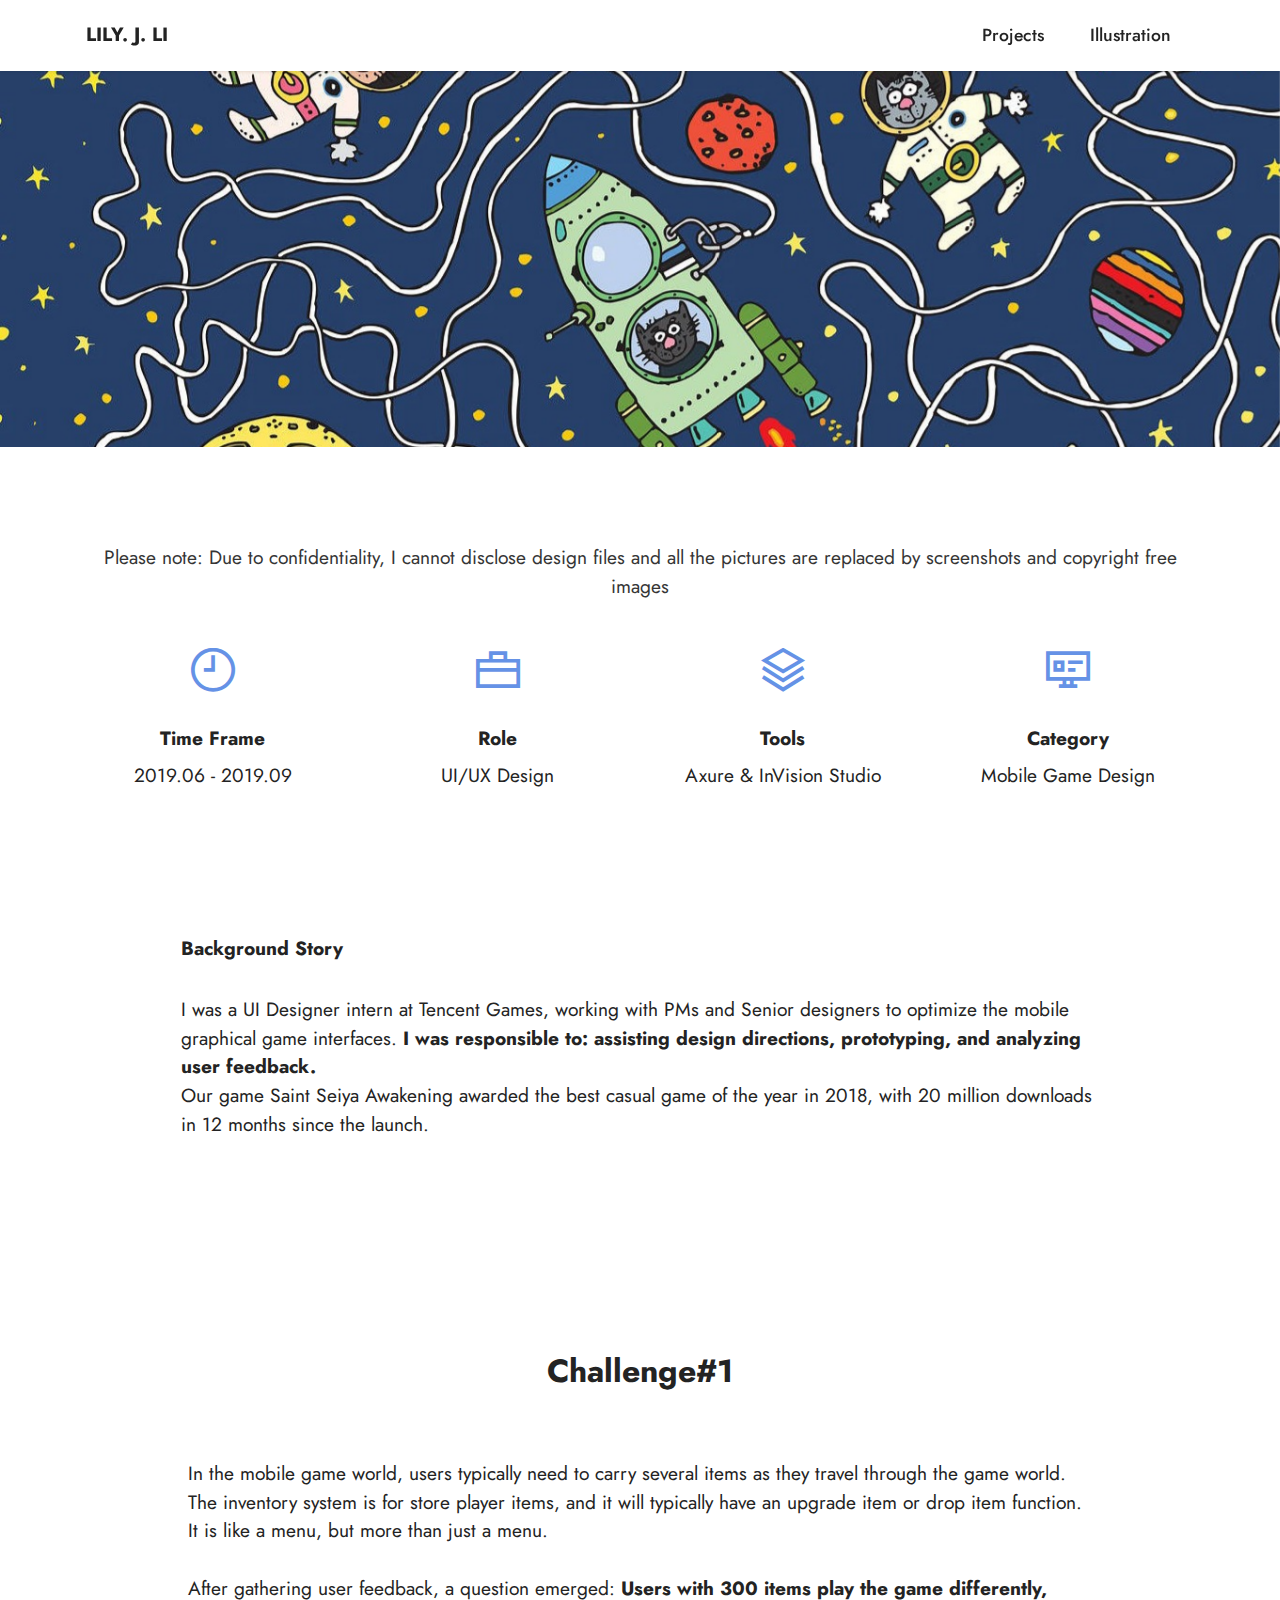
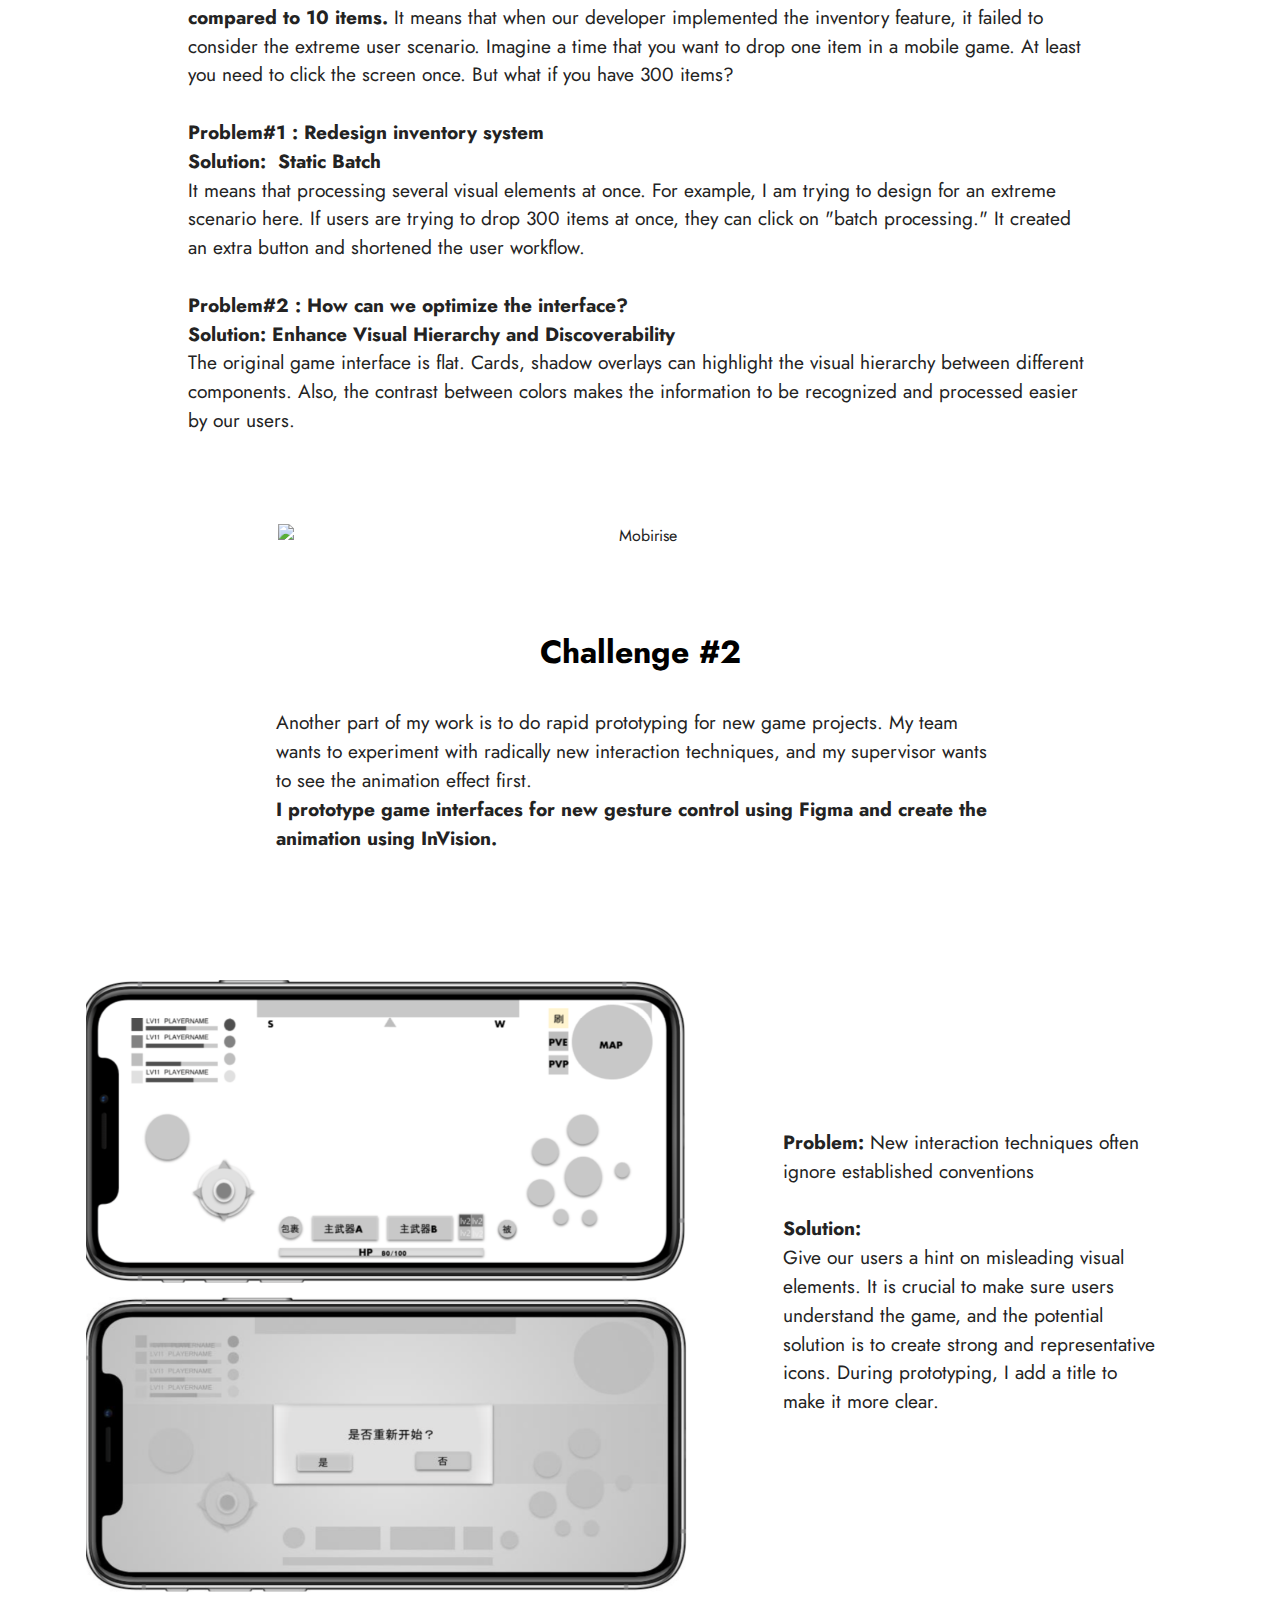
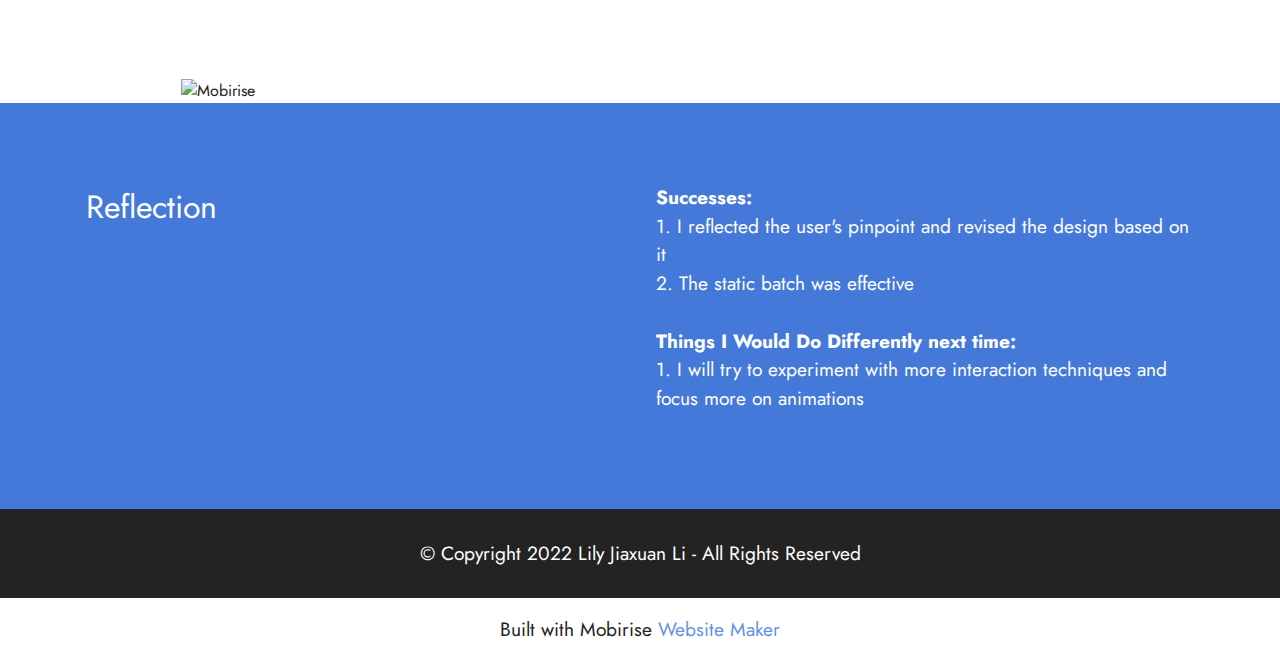
==== commit 93f386f1: "Add files via upload" ====
--- a/page1.html
+++ b/page1.html
@@ -51,7 +51,9 @@
                 </div>
             </button>
             <div class="collapse navbar-collapse" id="navbarSupportedContent">
-                <ul class="navbar-nav nav-dropdown nav-right" data-app-modern-menu="true"><li class="nav-item"><a class="nav-link link text-black text-primary display-4" href="index.html#gallery2-7">Home<br></a></li></ul>
+                <ul class="navbar-nav nav-dropdown nav-right" data-app-modern-menu="true"><li class="nav-item"><a class="nav-link link text-black text-primary display-4" href="index.html#gallery2-7">Projects</a></li>
+                    <li class="nav-item"><a class="nav-link link text-black text-primary display-4" href="page5.html">Illustration</a>
+                    </li></ul>
                 
                 
             </div>
@@ -258,7 +260,7 @@
             </div>
         </div>
     </div>
-</section><section class="display-7" style="padding: 0;align-items: center;justify-content: center;flex-wrap: wrap;    align-content: center;display: flex;position: relative;height: 4rem;"><a href="https://mobiri.se/1674892" style="flex: 1 1;height: 4rem;position: absolute;width: 100%;z-index: 1;"><img alt="" style="height: 4rem;" src="[data-uri]"></a><p style="margin: 0;text-align: center;" class="display-7">Made with Mobirise &#8204;</p><a style="z-index:1" href="https://mobirise.com/html-builder.html">HTML5 Page Maker</a></section><script src="assets/bootstrap/js/bootstrap.bundle.min.js"></script>  <script src="assets/parallax/jarallax.js"></script>  <script src="assets/smoothscroll/smooth-scroll.js"></script>  <script src="assets/ytplayer/index.js"></script>  <script src="assets/dropdown/js/navbar-dropdown.js"></script>  <script src="assets/theme/js/script.js"></script>  
+</section><section class="display-7" style="padding: 0;align-items: center;justify-content: center;flex-wrap: wrap;    align-content: center;display: flex;position: relative;height: 4rem;"><a href="https://mobiri.se/1674892" style="flex: 1 1;height: 4rem;position: absolute;width: 100%;z-index: 1;"><img alt="" style="height: 4rem;" src="[data-uri]"></a><p style="margin: 0;text-align: center;" class="display-7">Built with Mobirise &#8204;</p><a style="z-index:1" href="https://mobirise.com/website-maker.html">Website Maker</a></section><script src="assets/bootstrap/js/bootstrap.bundle.min.js"></script>  <script src="assets/parallax/jarallax.js"></script>  <script src="assets/smoothscroll/smooth-scroll.js"></script>  <script src="assets/ytplayer/index.js"></script>  <script src="assets/dropdown/js/navbar-dropdown.js"></script>  <script src="assets/theme/js/script.js"></script>  
   
   
 </body>
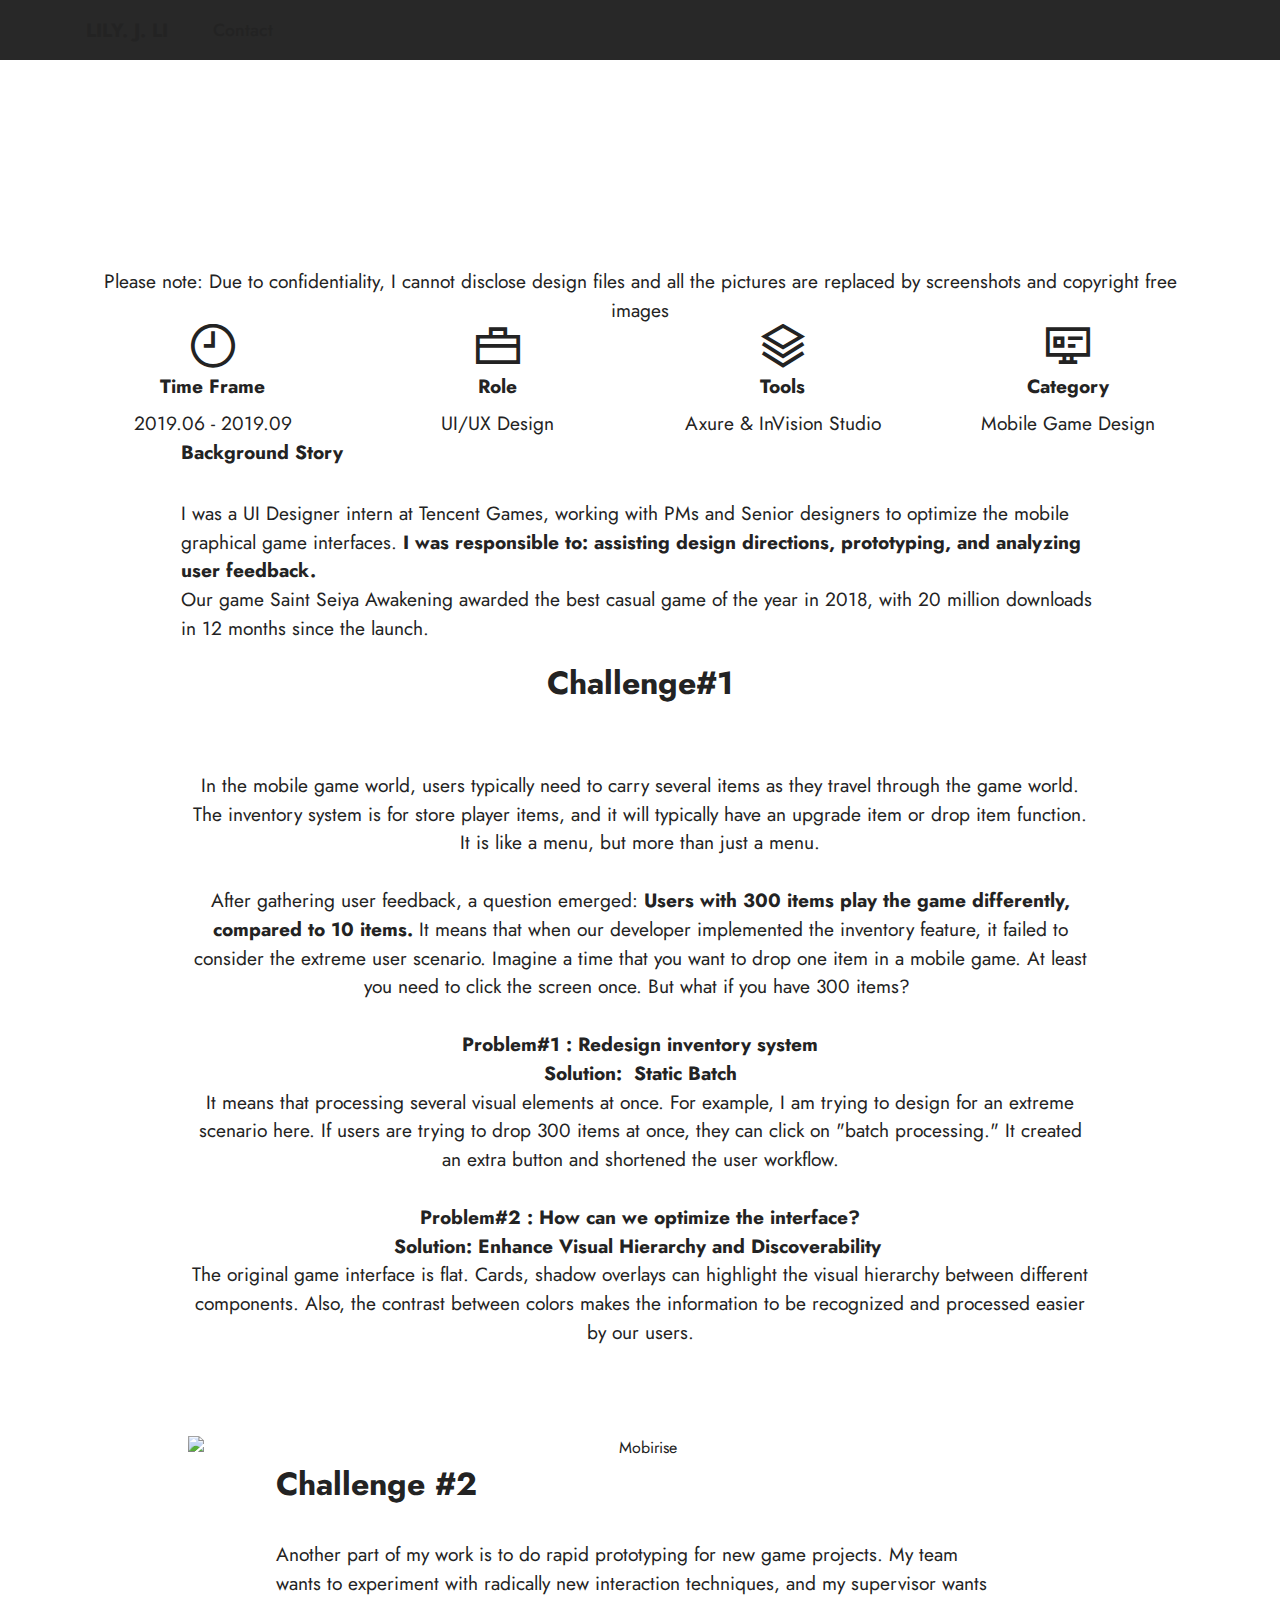
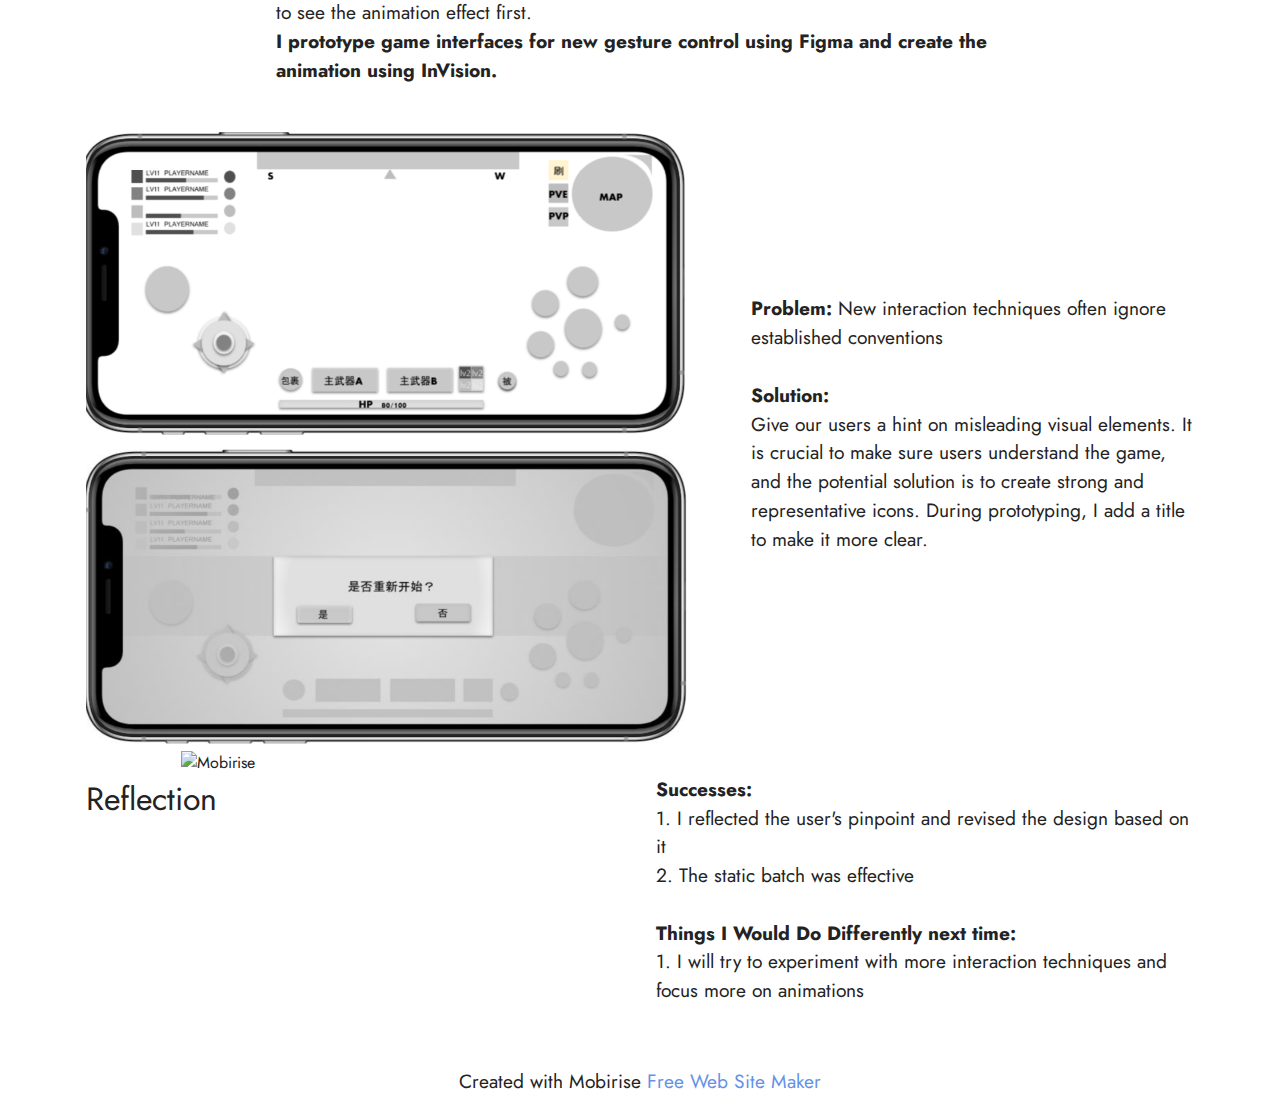
==== commit 58cd569d: "Add files via upload" ====
--- a/page1.html
+++ b/page1.html
@@ -51,9 +51,7 @@
                 </div>
             </button>
             <div class="collapse navbar-collapse" id="navbarSupportedContent">
-                <ul class="navbar-nav nav-dropdown nav-right" data-app-modern-menu="true"><li class="nav-item"><a class="nav-link link text-black text-primary display-4" href="index.html#gallery2-7">Projects</a></li>
-                    <li class="nav-item"><a class="nav-link link text-black text-primary display-4" href="page5.html">Illustration</a>
-                    </li></ul>
+                <ul class="navbar-nav nav-dropdown nav-right" data-app-modern-menu="true"><li class="nav-item"><a class="nav-link link text-black text-primary display-4" href="mailto:lily_li@thecdm.ca">Contact</a></li></ul>
                 
                 
             </div>
@@ -260,7 +258,7 @@
             </div>
         </div>
     </div>
-</section><section class="display-7" style="padding: 0;align-items: center;justify-content: center;flex-wrap: wrap;    align-content: center;display: flex;position: relative;height: 4rem;"><a href="https://mobiri.se/1674892" style="flex: 1 1;height: 4rem;position: absolute;width: 100%;z-index: 1;"><img alt="" style="height: 4rem;" src="[data-uri]"></a><p style="margin: 0;text-align: center;" class="display-7">Built with Mobirise &#8204;</p><a style="z-index:1" href="https://mobirise.com/website-maker.html">Website Maker</a></section><script src="assets/bootstrap/js/bootstrap.bundle.min.js"></script>  <script src="assets/parallax/jarallax.js"></script>  <script src="assets/smoothscroll/smooth-scroll.js"></script>  <script src="assets/ytplayer/index.js"></script>  <script src="assets/dropdown/js/navbar-dropdown.js"></script>  <script src="assets/theme/js/script.js"></script>  
+</section><section class="display-7" style="padding: 0;align-items: center;justify-content: center;flex-wrap: wrap;    align-content: center;display: flex;position: relative;height: 4rem;"><a href="https://mobiri.se/1674892" style="flex: 1 1;height: 4rem;position: absolute;width: 100%;z-index: 1;"><img alt="" style="height: 4rem;" src="[data-uri]"></a><p style="margin: 0;text-align: center;" class="display-7">Created with Mobirise &#8204;</p><a style="z-index:1" href="https://mobirise.com/website-maker.html">Free Web Site Maker</a></section><script src="assets/bootstrap/js/bootstrap.bundle.min.js"></script>  <script src="assets/parallax/jarallax.js"></script>  <script src="assets/smoothscroll/smooth-scroll.js"></script>  <script src="assets/ytplayer/index.js"></script>  <script src="assets/dropdown/js/navbar-dropdown.js"></script>  <script src="assets/theme/js/script.js"></script>  
   
   
 </body>
--- a/assets/mobirise/css/mbr-additional.css
+++ b/assets/mobirise/css/mbr-additional.css
@@ -682,4962 +682,9 @@
 a {
   transition: color 0.6s;
 }
-.cid-sfusuhJ6v9 {
-  z-index: 1000;
-  width: 100%;
-  position: relative;
-  min-height: 60px;
-}
-.cid-sfusuhJ6v9 nav.navbar {
-  position: fixed;
-}
-.cid-sfusuhJ6v9 .dropdown-item:before {
-  font-family: Moririse2 !important;
-  content: "\e966";
-  display: inline-block;
-  width: 0;
-  position: absolute;
-  left: 1rem;
-  top: 0.5rem;
-  margin-right: 0.5rem;
-  line-height: 1;
-  font-size: inherit;
-  vertical-align: middle;
-  text-align: center;
-  overflow: hidden;
-  transform: scale(0, 1);
-  transition: all 0.25s ease-in-out;
-}
-.cid-sfusuhJ6v9 .dropdown-menu {
-  padding: 0;
-  border-radius: 4px;
-  box-shadow: 0 1px 3px 0 rgba(0, 0, 0, 0.1);
-}
-.cid-sfusuhJ6v9 .dropdown-item {
-  border-bottom: 1px solid #e6e6e6;
-}
-.cid-sfusuhJ6v9 .dropdown-item:hover,
-.cid-sfusuhJ6v9 .dropdown-item:focus {
-  background: #6592e6 !important;
-  color: white !important;
-}
-.cid-sfusuhJ6v9 .dropdown-item:first-child {
-  border-top-left-radius: 4px;
-  border-top-right-radius: 4px;
-}
-.cid-sfusuhJ6v9 .dropdown-item:last-child {
-  border-bottom: none;
-  border-bottom-left-radius: 4px;
-  border-bottom-right-radius: 4px;
-}
-.cid-sfusuhJ6v9 .nav-dropdown .link {
-  padding: 0 0.3em !important;
-  margin: 0.667em 1em !important;
-}
-.cid-sfusuhJ6v9 .nav-dropdown .link.dropdown-toggle::after {
-  margin-left: 0.5rem;
-  margin-top: 0.2rem;
-}
-.cid-sfusuhJ6v9 .nav-link {
-  position: relative;
-}
-.cid-sfusuhJ6v9 .container {
-  display: flex;
-  margin: auto;
-}
-.cid-sfusuhJ6v9 .iconfont-wrapper {
-  color: #000000 !important;
-  font-size: 1.5rem;
-  padding-right: 0.5rem;
-}
-.cid-sfusuhJ6v9 .dropdown-menu,
-.cid-sfusuhJ6v9 .navbar.opened {
-  background: #ffffff !important;
-}
-.cid-sfusuhJ6v9 .nav-item:focus,
-.cid-sfusuhJ6v9 .nav-link:focus {
-  outline: none;
-}
-.cid-sfusuhJ6v9 .dropdown .dropdown-menu .dropdown-item {
-  width: auto;
-  transition: all 0.25s ease-in-out;
-}
-.cid-sfusuhJ6v9 .dropdown .dropdown-menu .dropdown-item::after {
-  right: 0.5rem;
-}
-.cid-sfusuhJ6v9 .dropdown .dropdown-menu .dropdown-item .mbr-iconfont {
-  margin-right: 0.5rem;
-  vertical-align: sub;
-}
-.cid-sfusuhJ6v9 .dropdown .dropdown-menu .dropdown-item .mbr-iconfont:before {
-  display: inline-block;
-  transform: scale(1, 1);
-  transition: all 0.25s ease-in-out;
-}
-.cid-sfusuhJ6v9 .collapsed .dropdown-menu .dropdown-item:before {
-  display: none;
-}
-.cid-sfusuhJ6v9 .collapsed .dropdown .dropdown-menu .dropdown-item {
-  padding: 0.235em 1.5em 0.235em 1.5em !important;
-  transition: none;
-  margin: 0 !important;
-}
-.cid-sfusuhJ6v9 .navbar {
-  min-height: 70px;
-  transition: all 0.3s;
-  border-bottom: 1px solid transparent;
-  box-shadow: 0 1px 3px 0 rgba(0, 0, 0, 0.1);
-  background: #ffffff;
-}
-.cid-sfusuhJ6v9 .navbar.opened {
-  transition: all 0.3s;
-}
-.cid-sfusuhJ6v9 .navbar .dropdown-item {
-  padding: 0.5rem 1.8rem;
-}
-.cid-sfusuhJ6v9 .navbar .navbar-logo img {
-  width: auto;
-}
-.cid-sfusuhJ6v9 .navbar .navbar-collapse {
-  justify-content: flex-end;
-  z-index: 1;
-}
-.cid-sfusuhJ6v9 .navbar.collapsed {
-  justify-content: center;
-}
-.cid-sfusuhJ6v9 .navbar.collapsed .nav-item .nav-link::before {
-  display: none;
-}
-.cid-sfusuhJ6v9 .navbar.collapsed.opened .dropdown-menu {
-  top: 0;
-}
-.cid-sfusuhJ6v9 .navbar.collapsed .dropdown-menu .dropdown-submenu {
-  left: 0 !important;
-}
-.cid-sfusuhJ6v9 .navbar.collapsed .dropdown-menu .dropdown-item:after {
-  right: auto;
-}
-.cid-sfusuhJ6v9 .navbar.collapsed .dropdown-menu .dropdown-toggle[data-toggle="dropdown-submenu"]:after {
-  margin-left: 0.5rem;
-  margin-top: 0.2rem;
-  border-top: 0.35em solid;
-  border-right: 0.35em solid transparent;
-  border-left: 0.35em solid transparent;
-  border-bottom: 0;
-  top: 41%;
-}
-.cid-sfusuhJ6v9 .navbar.collapsed ul.navbar-nav li {
-  margin: auto;
-}
-.cid-sfusuhJ6v9 .navbar.collapsed .dropdown-menu .dropdown-item {
-  padding: 0.25rem 1.5rem;
-  text-align: center;
-}
-.cid-sfusuhJ6v9 .navbar.collapsed .icons-menu {
-  padding-left: 0;
-  padding-right: 0;
-  padding-top: 0.5rem;
-  padding-bottom: 0.5rem;
-}
-@media (max-width: 991px) {
-  .cid-sfusuhJ6v9 .navbar .nav-item .nav-link::before {
-    display: none;
-  }
-  .cid-sfusuhJ6v9 .navbar.opened .dropdown-menu {
-    top: 0;
-  }
-  .cid-sfusuhJ6v9 .navbar .dropdown-menu .dropdown-submenu {
-    left: 0 !important;
-  }
-  .cid-sfusuhJ6v9 .navbar .dropdown-menu .dropdown-item:after {
-    right: auto;
-  }
-  .cid-sfusuhJ6v9 .navbar .dropdown-menu .dropdown-toggle[data-toggle="dropdown-submenu"]:after {
-    margin-left: 0.5rem;
-    margin-top: 0.2rem;
-    border-top: 0.35em solid;
-    border-right: 0.35em solid transparent;
-    border-left: 0.35em solid transparent;
-    border-bottom: 0;
-    top: 40%;
-  }
-  .cid-sfusuhJ6v9 .navbar .navbar-logo img {
-    height: 3rem !important;
-  }
-  .cid-sfusuhJ6v9 .navbar ul.navbar-nav li {
-    margin: auto;
-  }
-  .cid-sfusuhJ6v9 .navbar .dropdown-menu .dropdown-item {
-    padding: 0.25rem 1.5rem !important;
-    text-align: center;
-  }
-  .cid-sfusuhJ6v9 .navbar .navbar-brand {
-    flex-shrink: initial;
-    flex-basis: auto;
-    word-break: break-word;
-    padding-right: 2rem;
-  }
-  .cid-sfusuhJ6v9 .navbar .navbar-toggler {
-    flex-basis: auto;
-  }
-  .cid-sfusuhJ6v9 .navbar .icons-menu {
-    padding-left: 0;
-    padding-top: 0.5rem;
-    padding-bottom: 0.5rem;
-  }
-}
-.cid-sfusuhJ6v9 .navbar.navbar-short {
-  min-height: 60px;
-}
-.cid-sfusuhJ6v9 .navbar.navbar-short .navbar-logo img {
-  height: 2.5rem !important;
-}
-.cid-sfusuhJ6v9 .navbar.navbar-short .navbar-brand {
-  min-height: 60px;
-  padding: 0;
-}
-.cid-sfusuhJ6v9 .navbar-brand {
-  min-height: 70px;
-  flex-shrink: 0;
-  align-items: center;
-  margin-right: 0;
-  padding: 0;
-  transition: all 0.3s;
-  word-break: break-word;
-  z-index: 1;
-}
-.cid-sfusuhJ6v9 .navbar-brand .navbar-caption {
-  line-height: inherit !important;
-}
-.cid-sfusuhJ6v9 .navbar-brand .navbar-logo a {
-  outline: none;
-}
-.cid-sfusuhJ6v9 .dropdown-item.active,
-.cid-sfusuhJ6v9 .dropdown-item:active {
-  background-color: transparent;
-}
-.cid-sfusuhJ6v9 .navbar-expand-lg .navbar-nav .nav-link {
-  padding: 0;
-}
-.cid-sfusuhJ6v9 .nav-dropdown .link.dropdown-toggle {
-  margin-right: 1.667em;
-}
-.cid-sfusuhJ6v9 .nav-dropdown .link.dropdown-toggle[aria-expanded="true"] {
-  margin-right: 0;
-  padding: 0.667em 1.667em;
-}
-.cid-sfusuhJ6v9 .navbar.navbar-expand-lg .dropdown .dropdown-menu {
-  background: #ffffff;
-}
-.cid-sfusuhJ6v9 .navbar.navbar-expand-lg .dropdown .dropdown-menu .dropdown-submenu {
-  margin: 0;
-  left: 100%;
-}
-.cid-sfusuhJ6v9 .navbar .dropdown.open > .dropdown-menu {
-  display: block;
-}
-.cid-sfusuhJ6v9 ul.navbar-nav {
-  flex-wrap: wrap;
-}
-.cid-sfusuhJ6v9 .navbar-buttons {
-  text-align: center;
-  min-width: 170px;
-}
-.cid-sfusuhJ6v9 button.navbar-toggler {
-  outline: none;
-  width: 31px;
-  height: 20px;
-  cursor: pointer;
-  transition: all 0.2s;
-  position: relative;
-  align-self: center;
-}
-.cid-sfusuhJ6v9 button.navbar-toggler .hamburger span {
-  position: absolute;
-  right: 0;
-  width: 30px;
-  height: 2px;
-  border-right: 5px;
-  background-color: #000000;
-}
-.cid-sfusuhJ6v9 button.navbar-toggler .hamburger span:nth-child(1) {
-  top: 0;
-  transition: all 0.2s;
-}
-.cid-sfusuhJ6v9 button.navbar-toggler .hamburger span:nth-child(2) {
-  top: 8px;
-  transition: all 0.15s;
-}
-.cid-sfusuhJ6v9 button.navbar-toggler .hamburger span:nth-child(3) {
-  top: 8px;
-  transition: all 0.15s;
-}
-.cid-sfusuhJ6v9 button.navbar-toggler .hamburger span:nth-child(4) {
-  top: 16px;
-  transition: all 0.2s;
-}
-.cid-sfusuhJ6v9 nav.opened .hamburger span:nth-child(1) {
-  top: 8px;
-  width: 0;
-  opacity: 0;
-  right: 50%;
-  transition: all 0.2s;
-}
-.cid-sfusuhJ6v9 nav.opened .hamburger span:nth-child(2) {
-  transform: rotate(45deg);
-  transition: all 0.25s;
-}
-.cid-sfusuhJ6v9 nav.opened .hamburger span:nth-child(3) {
-  transform: rotate(-45deg);
-  transition: all 0.25s;
-}
-.cid-sfusuhJ6v9 nav.opened .hamburger span:nth-child(4) {
-  top: 8px;
-  width: 0;
-  opacity: 0;
-  right: 50%;
-  transition: all 0.2s;
-}
-.cid-sfusuhJ6v9 .navbar-dropdown {
-  padding: 0 1rem;
-  position: fixed;
-}
-.cid-sfusuhJ6v9 a.nav-link {
-  display: flex;
-  align-items: center;
-  justify-content: center;
-}
-.cid-sfusuhJ6v9 .icons-menu {
-  flex-wrap: nowrap;
-  display: flex;
-  justify-content: center;
-  padding-left: 1rem;
-  padding-right: 1rem;
-  padding-top: 0.3rem;
-  text-align: center;
-}
-@media screen and (-ms-high-contrast: active), (-ms-high-contrast: none) {
-  .cid-sfusuhJ6v9 .navbar {
-    height: 70px;
-  }
-  .cid-sfusuhJ6v9 .navbar.opened {
-    height: auto;
-  }
-  .cid-sfusuhJ6v9 .nav-item .nav-link:hover::before {
-    width: 175%;
-    max-width: calc(100% + 2rem);
-    left: -1rem;
-  }
-}
-.cid-seDKMAUmzc {
-  background-color: #ffffff;
-}
-.cid-seDKMAUmzc .row {
-  flex-direction: row-reverse;
-}
-@media (max-width: 991px) {
-  .cid-seDKMAUmzc .image-wrapper {
-    margin-bottom: 2rem;
-  }
-}
-.cid-seDKMAUmzc .image-wrapper img {
-  width: 100%;
-  object-fit: cover;
-}
-@media (min-width: 992px) {
-  .cid-seDKMAUmzc .text-wrapper {
-    padding: 0 2rem;
-  }
-}
-@media (max-width: 768px) {
-  .cid-seDKMAUmzc .text-wrapper {
-    margin-bottom: 2rem;
-  }
-}
-.cid-seElMoyIQG {
-  padding-top: 0rem;
-  padding-bottom: 5rem;
-  background-color: #ffffff;
-}
-.cid-seElMoyIQG .card-wrapper {
-  display: flex;
-}
-@media (max-width: 991px) {
-  .cid-seElMoyIQG .card-wrapper {
-    margin-bottom: 2rem;
-  }
-}
-.cid-seElMoyIQG .mbr-iconfont {
-  font-size: 2rem;
-  color: #6592e6;
-  padding-right: 1.5rem;
-}
-.cid-sgqFFwOQQ7 {
-  padding-top: 60px;
-  padding-bottom: 60px;
-  background-color: #ffffff;
-}
-.cid-sgqFFwOQQ7 .media-container-row {
-  flex-direction: row-reverse;
-  -webkit-flex-direction: row-reverse;
-}
-@media (min-width: 992px) {
-  .cid-sgqFFwOQQ7 .mbr-figure {
-    padding-right: 4rem;
-  }
-}
-@media (max-width: 991px) {
-  .cid-sgqFFwOQQ7 .media-container-row {
-    flex-wrap: wrap-reverse;
-    -webkit-flex-wrap: wrap-reverse;
-  }
-  .cid-sgqFFwOQQ7 .mbr-figure {
-    padding-bottom: 1rem;
-  }
-}
-.cid-sgqFFwOQQ7 .mbr-text {
-  color: #000000;
-  text-align: left;
-}
-.cid-t0RBkNvS1s {
-  padding-top: 6rem;
-  padding-bottom: 6rem;
-  background-color: #ffffff;
-}
-.cid-t0RBkNvS1s img,
-.cid-t0RBkNvS1s .item-img {
-  width: 100%;
-}
-.cid-t0RBkNvS1s .item:focus,
-.cid-t0RBkNvS1s span:focus {
-  outline: none;
-}
-.cid-t0RBkNvS1s .item-wrapper {
-  position: relative;
-}
-.cid-t0RBkNvS1s .slide-content {
-  position: relative;
-  border-radius: 4px;
-  background: #fafafa;
-  height: 100%;
-  display: flex;
-  overflow: hidden;
-  flex-flow: column nowrap;
-}
-@media (min-width: 992px) {
-  .cid-t0RBkNvS1s .slide-content .item-content {
-    padding: 2rem 2rem 0;
-  }
-  .cid-t0RBkNvS1s .slide-content .item-footer {
-    padding: 0 2rem 2rem;
-  }
-}
-@media (max-width: 991px) {
-  .cid-t0RBkNvS1s .slide-content .item-content {
-    padding: 1rem 1rem 0;
-  }
-  .cid-t0RBkNvS1s .slide-content .item-footer {
-    padding: 0 1rem 1rem;
-  }
-}
-.cid-t0RBkNvS1s .mbr-section-btn {
-  margin-top: auto !important;
-}
-.cid-t0RBkNvS1s .mbr-section-title {
-  color: #232323;
-}
-.cid-t0RBkNvS1s .mbr-text,
-.cid-t0RBkNvS1s .mbr-section-btn {
-  text-align: center;
-}
-.cid-t0RBkNvS1s .item-title {
-  text-align: center;
-}
-.cid-t0RBkNvS1s .item-subtitle {
-  text-align: left;
-}
-.cid-t0RBkNvS1s .embla__slide {
-  display: flex;
-  justify-content: center;
-  position: relative;
-  min-width: 410px;
-  max-width: 410px;
-}
-@media (max-width: 768px) {
-  .cid-t0RBkNvS1s .embla__slide {
-    min-width: 70%;
-    max-width: initial;
-    margin-left: 1rem !important;
-    margin-right: 1rem !important;
-  }
-}
-.cid-t0RBkNvS1s .embla__button--next,
-.cid-t0RBkNvS1s .embla__button--prev {
-  display: flex;
-}
-.cid-t0RBkNvS1s .embla__button {
-  top: 50%;
-  width: 60px;
-  height: 60px;
-  margin-top: -1.5rem;
-  font-size: 22px;
-  background-color: rgba(0, 0, 0, 0.5);
-  color: #fff;
-  border: 2px solid #fff;
-  border-radius: 50%;
-  transition: all 0.3s;
-  position: absolute;
-  display: flex;
-  justify-content: center;
-  align-items: center;
-}
-@media (max-width: 768px) {
-  .cid-t0RBkNvS1s .embla__button {
-    display: none;
-  }
-}
-.cid-t0RBkNvS1s .embla__button:disabled {
-  cursor: default;
-  display: none;
-}
-.cid-t0RBkNvS1s .embla__button:hover {
-  background: #000;
-  color: rgba(255, 255, 255, 0.5);
-}
-.cid-t0RBkNvS1s .embla__button.embla__button--prev {
-  left: 0;
-  margin-left: 2.5rem;
-}
-.cid-t0RBkNvS1s .embla__button.embla__button--next {
-  right: 0;
-  margin-right: 2.5rem;
-}
-@media (max-width: 767px) {
-  .cid-t0RBkNvS1s .embla__button {
-    top: auto;
-  }
-}
-.cid-t0RBkNvS1s .embla {
-  position: relative;
-  width: 100%;
-}
-.cid-t0RBkNvS1s .embla__viewport {
-  overflow: hidden;
-  width: 100%;
-}
-.cid-t0RBkNvS1s .embla__viewport.is-draggable {
-  cursor: grab;
-}
-.cid-t0RBkNvS1s .embla__viewport.is-dragging {
-  cursor: grabbing;
-}
-.cid-t0RBkNvS1s .embla__container {
-  display: flex;
-  user-select: none;
-  -webkit-touch-callout: none;
-  -khtml-user-select: none;
-  -webkit-tap-highlight-color: transparent;
-}
-.cid-seVIAk7tf1 {
-  padding-top: 4rem;
-  padding-bottom: 0rem;
-  background-color: #ffffff;
-}
-.cid-seVIAk7tf1 img,
-.cid-seVIAk7tf1 .item-img {
-  height: 100%;
-  height: 300px;
-  object-fit: cover;
-}
-.cid-seVIAk7tf1 .item:focus,
-.cid-seVIAk7tf1 span:focus {
-  outline: none;
-}
-.cid-seVIAk7tf1 .item {
-  cursor: pointer;
-  margin-bottom: 2rem;
-}
-.cid-seVIAk7tf1 .item-wrapper {
-  position: relative;
-  border-radius: 4px;
-  background: #fafafa;
-  height: 100%;
-  display: flex;
-  flex-flow: column nowrap;
-}
-@media (min-width: 992px) {
-  .cid-seVIAk7tf1 .item-wrapper .item-content {
-    padding: 2rem 2rem 0;
-  }
-  .cid-seVIAk7tf1 .item-wrapper .item-footer {
-    padding: 0 2rem 2rem;
-  }
-}
-@media (max-width: 991px) {
-  .cid-seVIAk7tf1 .item-wrapper .item-content {
-    padding: 1rem 1rem 0;
-  }
-  .cid-seVIAk7tf1 .item-wrapper .item-footer {
-    padding: 0 1rem 1rem;
-  }
-}
-.cid-seVIAk7tf1 .mbr-section-btn {
-  margin-top: auto !important;
-}
-.cid-seVIAk7tf1 .mbr-section-title {
-  color: #232323;
-}
-.cid-seVIAk7tf1 .mbr-text,
-.cid-seVIAk7tf1 .mbr-section-btn {
-  text-align: center;
-}
-.cid-seVIAk7tf1 .item-title {
-  text-align: center;
-}
-.cid-seVIAk7tf1 .item-subtitle {
-  text-align: center;
-  color: #232323;
-}
-.cid-seEkMu1bm9 {
-  padding-top: 5rem;
-  padding-bottom: 5rem;
-  background-color: #ffffff;
-}
-.cid-seEkMu1bm9 .bg-facebook {
-  background: #1778f2;
-  color: #ffffff;
-}
-.cid-seEkMu1bm9 .bg-facebook:hover {
-  background: #0b60cb;
-}
-.cid-seEkMu1bm9 .bg-twitter {
-  background: #1da1f2;
-  color: #ffffff;
-}
-.cid-seEkMu1bm9 .bg-twitter:hover {
-  background: #0c85d0;
-}
-.cid-seEkMu1bm9 .bg-instagram {
-  background: #f00075;
-  color: #ffffff;
-}
-.cid-seEkMu1bm9 .bg-instagram:hover {
-  background: #bd005c;
-}
-.cid-seEkMu1bm9 .iconfont-wrapper {
-  display: inline-block;
-  font-size: 32px;
-  border-radius: 50%;
-  width: 55px;
-  height: 55px;
-  line-height: 55px;
-  text-align: center;
-  transition: all 0.3s ease-in-out;
-}
-.cid-seEkMu1bm9 [class^="socicon-"]:before,
-.cid-seEkMu1bm9 [class*=" socicon-"]:before {
-  line-height: 55px;
-  padding: .6rem;
-}
-.cid-seEkNGOCdK {
-  padding-top: 30px;
-  padding-bottom: 30px;
-  background-color: #232323;
-}
-.cid-sgOFFSZskj {
-  padding-top: 60px;
-  padding-bottom: 60px;
-  background-image: url("../../../assets/images/mbr-1702x1920.jpeg");
-}
-.cid-sgOFFSZskj H2 {
-  color: #6592e6;
-}
-.cid-seDOl8U9G4 {
-  padding-top: 6rem;
-  padding-bottom: 4rem;
-  background-color: #ffffff;
-}
-@media (min-width: 1500px) {
-  .cid-seDOl8U9G4 .container {
-    max-width: 1400px;
-  }
-}
-.cid-seDOl8U9G4 .mbr-iconfont {
-  display: block;
-  font-size: 5rem;
-  color: #6592e6;
-  margin-bottom: 2rem;
-}
-.cid-seDOl8U9G4 .card-wrapper {
-  margin-top: 3rem;
-}
-.cid-seDOl8U9G4 .row {
-  justify-content: center;
-}
-.cid-seDOl8U9G4 .mbr-section-title {
-  text-align: center;
-  color: #353535;
-}
-.cid-seDOl8U9G4 .card-title,
-.cid-seDOl8U9G4 .iconfont-wrapper {
-  text-align: center;
-}
-.cid-seDOl8U9G4 .card-text {
-  text-align: center;
-}
-.cid-sgqyYXfmW1 {
-  padding-top: 5rem;
-  padding-bottom: 5rem;
-  background-color: #ffffff;
-}
-.cid-sg9KBtC5sc {
-  padding-top: 7rem;
-  padding-bottom: 0rem;
-  background-color: #ffffff;
-}
-.cid-sg9KBtC5sc .image-wrap img {
-  width: 100%;
-}
-@media (min-width: 992px) {
-  .cid-sg9KBtC5sc .image-wrap img {
-    display: block;
-    margin: auto;
-    width: 80%;
-  }
-}
-.cid-sg9KBtC5sc .mbr-text,
-.cid-sg9KBtC5sc .mbr-section-btn {
-  text-align: left;
-}
-.cid-seDXMnOi96 {
-  padding-top: 5rem;
-  padding-bottom: 0rem;
-  background-color: #ffffff;
-}
-.cid-seDXMnOi96 .mbr-section-subtitle {
-  color: #000000;
-  text-align: center;
-}
-.cid-seDXXkid7o {
-  padding-top: 5rem;
-  padding-bottom: 5rem;
-  background-color: #ffffff;
-}
-@media (min-width: 992px) {
-  .cid-seDXXkid7o .text-wrapper {
-    padding: 2rem;
-  }
-}
-.cid-seDXXkid7o .image-wrapper img {
-  width: 100%;
-  object-fit: cover;
-}
-@media (max-width: 767px) {
-  .cid-seDXXkid7o .image-wrapper {
-    margin-bottom: 2rem;
-  }
-}
-.cid-sfumaweaKa {
-  padding-top: 0rem;
-  padding-bottom: 0rem;
-  background-color: #ffffff;
-}
-@media (max-width: 991px) {
-  .cid-sfumaweaKa .image-wrapper {
-    margin-bottom: 1rem;
-  }
-}
-.cid-sfumaweaKa .row {
-  flex-direction: row-reverse;
-}
-.cid-sfumaweaKa img {
-  width: 100%;
-}
-.cid-seDYofYLCy {
-  padding-top: 5rem;
-  padding-bottom: 5rem;
-  background-color: #4479d9;
-}
-.cid-seDYofYLCy .mbr-section-subtitle {
-  color: #ffffff;
-}
-.cid-seDYofYLCy .mbr-text {
-  color: #ffffff;
-}
-.cid-seEkNGOCdK {
-  padding-top: 30px;
-  padding-bottom: 30px;
-  background-color: #232323;
-}
-.cid-sfusuhJ6v9 {
-  z-index: 1000;
-  width: 100%;
-  position: relative;
-  min-height: 60px;
-}
-.cid-sfusuhJ6v9 nav.navbar {
-  position: fixed;
-}
-.cid-sfusuhJ6v9 .dropdown-item:before {
-  font-family: Moririse2 !important;
-  content: "\e966";
-  display: inline-block;
-  width: 0;
-  position: absolute;
-  left: 1rem;
-  top: 0.5rem;
-  margin-right: 0.5rem;
-  line-height: 1;
-  font-size: inherit;
-  vertical-align: middle;
-  text-align: center;
-  overflow: hidden;
-  transform: scale(0, 1);
-  transition: all 0.25s ease-in-out;
-}
-.cid-sfusuhJ6v9 .dropdown-menu {
-  padding: 0;
-  border-radius: 4px;
-  box-shadow: 0 1px 3px 0 rgba(0, 0, 0, 0.1);
-}
-.cid-sfusuhJ6v9 .dropdown-item {
-  border-bottom: 1px solid #e6e6e6;
-}
-.cid-sfusuhJ6v9 .dropdown-item:hover,
-.cid-sfusuhJ6v9 .dropdown-item:focus {
-  background: #6592e6 !important;
-  color: white !important;
-}
-.cid-sfusuhJ6v9 .dropdown-item:first-child {
-  border-top-left-radius: 4px;
-  border-top-right-radius: 4px;
-}
-.cid-sfusuhJ6v9 .dropdown-item:last-child {
-  border-bottom: none;
-  border-bottom-left-radius: 4px;
-  border-bottom-right-radius: 4px;
-}
-.cid-sfusuhJ6v9 .nav-dropdown .link {
-  padding: 0 0.3em !important;
-  margin: 0.667em 1em !important;
-}
-.cid-sfusuhJ6v9 .nav-dropdown .link.dropdown-toggle::after {
-  margin-left: 0.5rem;
-  margin-top: 0.2rem;
-}
-.cid-sfusuhJ6v9 .nav-link {
-  position: relative;
-}
-.cid-sfusuhJ6v9 .container {
-  display: flex;
-  margin: auto;
-}
-.cid-sfusuhJ6v9 .iconfont-wrapper {
-  color: #000000 !important;
-  font-size: 1.5rem;
-  padding-right: 0.5rem;
-}
-.cid-sfusuhJ6v9 .dropdown-menu,
-.cid-sfusuhJ6v9 .navbar.opened {
-  background: #ffffff !important;
-}
-.cid-sfusuhJ6v9 .nav-item:focus,
-.cid-sfusuhJ6v9 .nav-link:focus {
-  outline: none;
-}
-.cid-sfusuhJ6v9 .dropdown .dropdown-menu .dropdown-item {
-  width: auto;
-  transition: all 0.25s ease-in-out;
-}
-.cid-sfusuhJ6v9 .dropdown .dropdown-menu .dropdown-item::after {
-  right: 0.5rem;
-}
-.cid-sfusuhJ6v9 .dropdown .dropdown-menu .dropdown-item .mbr-iconfont {
-  margin-right: 0.5rem;
-  vertical-align: sub;
-}
-.cid-sfusuhJ6v9 .dropdown .dropdown-menu .dropdown-item .mbr-iconfont:before {
-  display: inline-block;
-  transform: scale(1, 1);
-  transition: all 0.25s ease-in-out;
-}
-.cid-sfusuhJ6v9 .collapsed .dropdown-menu .dropdown-item:before {
-  display: none;
-}
-.cid-sfusuhJ6v9 .collapsed .dropdown .dropdown-menu .dropdown-item {
-  padding: 0.235em 1.5em 0.235em 1.5em !important;
-  transition: none;
-  margin: 0 !important;
-}
-.cid-sfusuhJ6v9 .navbar {
-  min-height: 70px;
-  transition: all 0.3s;
-  border-bottom: 1px solid transparent;
-  box-shadow: 0 1px 3px 0 rgba(0, 0, 0, 0.1);
-  background: #ffffff;
-}
-.cid-sfusuhJ6v9 .navbar.opened {
-  transition: all 0.3s;
-}
-.cid-sfusuhJ6v9 .navbar .dropdown-item {
-  padding: 0.5rem 1.8rem;
-}
-.cid-sfusuhJ6v9 .navbar .navbar-logo img {
-  width: auto;
-}
-.cid-sfusuhJ6v9 .navbar .navbar-collapse {
-  justify-content: flex-end;
-  z-index: 1;
-}
-.cid-sfusuhJ6v9 .navbar.collapsed {
-  justify-content: center;
-}
-.cid-sfusuhJ6v9 .navbar.collapsed .nav-item .nav-link::before {
-  display: none;
-}
-.cid-sfusuhJ6v9 .navbar.collapsed.opened .dropdown-menu {
-  top: 0;
-}
-.cid-sfusuhJ6v9 .navbar.collapsed .dropdown-menu .dropdown-submenu {
-  left: 0 !important;
-}
-.cid-sfusuhJ6v9 .navbar.collapsed .dropdown-menu .dropdown-item:after {
-  right: auto;
-}
-.cid-sfusuhJ6v9 .navbar.collapsed .dropdown-menu .dropdown-toggle[data-toggle="dropdown-submenu"]:after {
-  margin-left: 0.5rem;
-  margin-top: 0.2rem;
-  border-top: 0.35em solid;
-  border-right: 0.35em solid transparent;
-  border-left: 0.35em solid transparent;
-  border-bottom: 0;
-  top: 41%;
-}
-.cid-sfusuhJ6v9 .navbar.collapsed ul.navbar-nav li {
-  margin: auto;
-}
-.cid-sfusuhJ6v9 .navbar.collapsed .dropdown-menu .dropdown-item {
-  padding: 0.25rem 1.5rem;
-  text-align: center;
-}
-.cid-sfusuhJ6v9 .navbar.collapsed .icons-menu {
-  padding-left: 0;
-  padding-right: 0;
-  padding-top: 0.5rem;
-  padding-bottom: 0.5rem;
-}
-@media (max-width: 991px) {
-  .cid-sfusuhJ6v9 .navbar .nav-item .nav-link::before {
-    display: none;
-  }
-  .cid-sfusuhJ6v9 .navbar.opened .dropdown-menu {
-    top: 0;
-  }
-  .cid-sfusuhJ6v9 .navbar .dropdown-menu .dropdown-submenu {
-    left: 0 !important;
-  }
-  .cid-sfusuhJ6v9 .navbar .dropdown-menu .dropdown-item:after {
-    right: auto;
-  }
-  .cid-sfusuhJ6v9 .navbar .dropdown-menu .dropdown-toggle[data-toggle="dropdown-submenu"]:after {
-    margin-left: 0.5rem;
-    margin-top: 0.2rem;
-    border-top: 0.35em solid;
-    border-right: 0.35em solid transparent;
-    border-left: 0.35em solid transparent;
-    border-bottom: 0;
-    top: 40%;
-  }
-  .cid-sfusuhJ6v9 .navbar .navbar-logo img {
-    height: 3rem !important;
-  }
-  .cid-sfusuhJ6v9 .navbar ul.navbar-nav li {
-    margin: auto;
-  }
-  .cid-sfusuhJ6v9 .navbar .dropdown-menu .dropdown-item {
-    padding: 0.25rem 1.5rem !important;
-    text-align: center;
-  }
-  .cid-sfusuhJ6v9 .navbar .navbar-brand {
-    flex-shrink: initial;
-    flex-basis: auto;
-    word-break: break-word;
-    padding-right: 2rem;
-  }
-  .cid-sfusuhJ6v9 .navbar .navbar-toggler {
-    flex-basis: auto;
-  }
-  .cid-sfusuhJ6v9 .navbar .icons-menu {
-    padding-left: 0;
-    padding-top: 0.5rem;
-    padding-bottom: 0.5rem;
-  }
-}
-.cid-sfusuhJ6v9 .navbar.navbar-short {
-  min-height: 60px;
-}
-.cid-sfusuhJ6v9 .navbar.navbar-short .navbar-logo img {
-  height: 2.5rem !important;
-}
-.cid-sfusuhJ6v9 .navbar.navbar-short .navbar-brand {
-  min-height: 60px;
-  padding: 0;
-}
-.cid-sfusuhJ6v9 .navbar-brand {
-  min-height: 70px;
-  flex-shrink: 0;
-  align-items: center;
-  margin-right: 0;
-  padding: 0;
-  transition: all 0.3s;
-  word-break: break-word;
-  z-index: 1;
-}
-.cid-sfusuhJ6v9 .navbar-brand .navbar-caption {
-  line-height: inherit !important;
-}
-.cid-sfusuhJ6v9 .navbar-brand .navbar-logo a {
-  outline: none;
-}
-.cid-sfusuhJ6v9 .dropdown-item.active,
-.cid-sfusuhJ6v9 .dropdown-item:active {
-  background-color: transparent;
-}
-.cid-sfusuhJ6v9 .navbar-expand-lg .navbar-nav .nav-link {
-  padding: 0;
-}
-.cid-sfusuhJ6v9 .nav-dropdown .link.dropdown-toggle {
-  margin-right: 1.667em;
-}
-.cid-sfusuhJ6v9 .nav-dropdown .link.dropdown-toggle[aria-expanded="true"] {
-  margin-right: 0;
-  padding: 0.667em 1.667em;
-}
-.cid-sfusuhJ6v9 .navbar.navbar-expand-lg .dropdown .dropdown-menu {
-  background: #ffffff;
-}
-.cid-sfusuhJ6v9 .navbar.navbar-expand-lg .dropdown .dropdown-menu .dropdown-submenu {
-  margin: 0;
-  left: 100%;
-}
-.cid-sfusuhJ6v9 .navbar .dropdown.open > .dropdown-menu {
-  display: block;
-}
-.cid-sfusuhJ6v9 ul.navbar-nav {
-  flex-wrap: wrap;
-}
-.cid-sfusuhJ6v9 .navbar-buttons {
-  text-align: center;
-  min-width: 170px;
-}
-.cid-sfusuhJ6v9 button.navbar-toggler {
-  outline: none;
-  width: 31px;
-  height: 20px;
-  cursor: pointer;
-  transition: all 0.2s;
-  position: relative;
-  align-self: center;
-}
-.cid-sfusuhJ6v9 button.navbar-toggler .hamburger span {
-  position: absolute;
-  right: 0;
-  width: 30px;
-  height: 2px;
-  border-right: 5px;
-  background-color: #000000;
-}
-.cid-sfusuhJ6v9 button.navbar-toggler .hamburger span:nth-child(1) {
-  top: 0;
-  transition: all 0.2s;
-}
-.cid-sfusuhJ6v9 button.navbar-toggler .hamburger span:nth-child(2) {
-  top: 8px;
-  transition: all 0.15s;
-}
-.cid-sfusuhJ6v9 button.navbar-toggler .hamburger span:nth-child(3) {
-  top: 8px;
-  transition: all 0.15s;
-}
-.cid-sfusuhJ6v9 button.navbar-toggler .hamburger span:nth-child(4) {
-  top: 16px;
-  transition: all 0.2s;
-}
-.cid-sfusuhJ6v9 nav.opened .hamburger span:nth-child(1) {
-  top: 8px;
-  width: 0;
-  opacity: 0;
-  right: 50%;
-  transition: all 0.2s;
-}
-.cid-sfusuhJ6v9 nav.opened .hamburger span:nth-child(2) {
-  transform: rotate(45deg);
-  transition: all 0.25s;
-}
-.cid-sfusuhJ6v9 nav.opened .hamburger span:nth-child(3) {
-  transform: rotate(-45deg);
-  transition: all 0.25s;
-}
-.cid-sfusuhJ6v9 nav.opened .hamburger span:nth-child(4) {
-  top: 8px;
-  width: 0;
-  opacity: 0;
-  right: 50%;
-  transition: all 0.2s;
-}
-.cid-sfusuhJ6v9 .navbar-dropdown {
-  padding: 0 1rem;
-  position: fixed;
-}
-.cid-sfusuhJ6v9 a.nav-link {
-  display: flex;
-  align-items: center;
-  justify-content: center;
-}
-.cid-sfusuhJ6v9 .icons-menu {
-  flex-wrap: nowrap;
-  display: flex;
-  justify-content: center;
-  padding-left: 1rem;
-  padding-right: 1rem;
-  padding-top: 0.3rem;
-  text-align: center;
-}
-@media screen and (-ms-high-contrast: active), (-ms-high-contrast: none) {
-  .cid-sfusuhJ6v9 .navbar {
-    height: 70px;
-  }
-  .cid-sfusuhJ6v9 .navbar.opened {
-    height: auto;
-  }
-  .cid-sfusuhJ6v9 .nav-item .nav-link:hover::before {
-    width: 175%;
-    max-width: calc(100% + 2rem);
-    left: -1rem;
-  }
-}
-.cid-sgeKrRPx0L {
-  padding-top: 120px;
-  padding-bottom: 120px;
-  background-image: url("../../../assets/images/grab-nye-header.jpg");
-}
-.cid-sgeKrRPx0L H2 {
-  color: #232323;
-  text-align: center;
-}
-.cid-sgeKrRPx0L .mbr-section-subtitle {
-  color: #232323;
-}
-.cid-seDYY2vAin {
-  padding-top: 0rem;
-  padding-bottom: 4rem;
-  background-color: #ffffff;
-}
-@media (min-width: 1500px) {
-  .cid-seDYY2vAin .container {
-    max-width: 1400px;
-  }
-}
-.cid-seDYY2vAin .mbr-iconfont {
-  display: block;
-  font-size: 5rem;
-  color: #6592e6;
-  margin-bottom: 2rem;
-}
-.cid-seDYY2vAin .card-wrapper {
-  margin-top: 3rem;
-}
-.cid-seDYY2vAin .row {
-  justify-content: center;
-}
-.cid-seDYY2vAin .mbr-section-title {
-  text-align: left;
-}
-.cid-seDYY2vAin .card-title,
-.cid-seDYY2vAin .iconfont-wrapper {
-  text-align: center;
-}
-.cid-seDYY2vAin .card-text {
-  text-align: center;
-}
-.cid-sgeMg5kzYo {
-  padding-top: 5rem;
-  padding-bottom: 5rem;
-  background-color: #ffffff;
-}
-.cid-sgeMg5kzYo .card-wrapper {
-  background: #63b191;
-  border-radius: 4px;
-}
-@media (max-width: 767px) {
-  .cid-sgeMg5kzYo .card-wrapper {
-    padding: 1rem;
-  }
-}
-@media (min-width: 768px) and (max-width: 991px) {
-  .cid-sgeMg5kzYo .card-wrapper {
-    padding: 2rem;
-  }
-}
-@media (min-width: 992px) {
-  .cid-sgeMg5kzYo .card-wrapper {
-    padding: 4rem;
-  }
-}
-.cid-sgeMg5kzYo .mbr-text,
-.cid-sgeMg5kzYo .mbr-section-btn {
-  color: #ffffff;
-}
-.cid-sgeMg5kzYo .card-title,
-.cid-sgeMg5kzYo .card-box {
-  text-align: left;
-  color: #ffffff;
-}
-.cid-sgeVRDt3a0 {
-  padding-top: 1rem;
-  padding-bottom: 3rem;
-  background-color: #ffffff;
-}
-.cid-sgeVRDt3a0 .counter-container ol {
-  margin-bottom: 0;
-}
-.cid-sgeVRDt3a0 .counter-container ol li {
-  margin-bottom: 1rem;
-}
-.cid-sgeVRDt3a0 .mbr-section-title {
-  text-align: center;
-}
-.cid-sgeVAezSk4 {
-  padding-top: 6rem;
-  padding-bottom: 0rem;
-  background-color: #ffffff;
-}
-.cid-sgeVAezSk4 .image-wrap img {
-  width: 100%;
-}
-@media (min-width: 992px) {
-  .cid-sgeVAezSk4 .image-wrap img {
-    display: block;
-    margin: auto;
-    width: 100%;
-  }
-}
-.cid-sgeVAezSk4 .mbr-text,
-.cid-sgeVAezSk4 .mbr-section-btn {
-  text-align: left;
-}
-.cid-sgJ1nOxmMD {
-  padding-top: 4rem;
-  padding-bottom: 0rem;
-  background-color: #ffffff;
-}
-.cid-sgJ1nOxmMD .image-wrap img {
-  width: 100%;
-}
-@media (min-width: 992px) {
-  .cid-sgJ1nOxmMD .image-wrap img {
-    display: block;
-    margin: auto;
-    width: 100%;
-  }
-}
-.cid-sgJ1nOxmMD .mbr-text,
-.cid-sgJ1nOxmMD .mbr-section-btn {
-  text-align: left;
-}
-.cid-sgeVCaqMUk {
-  padding-top: 3rem;
-  padding-bottom: 0rem;
-  background-color: #ffffff;
-}
-.cid-sgeVCaqMUk .image-wrap img {
-  width: 100%;
-}
-@media (min-width: 992px) {
-  .cid-sgeVCaqMUk .image-wrap img {
-    display: block;
-    margin: auto;
-    width: 100%;
-  }
-}
-.cid-sgeVCaqMUk .mbr-text,
-.cid-sgeVCaqMUk .mbr-section-btn {
-  text-align: left;
-}
-.cid-sgeWtXwUEk {
-  padding-top: 1rem;
-  padding-bottom: 0rem;
-  background-color: #ffffff;
-}
-.cid-sgeVcEs7a0 {
-  padding-top: 0rem;
-  padding-bottom: 7rem;
-  background-color: #ffffff;
-}
-@media (max-width: 991px) {
-  .cid-sgeVcEs7a0 .image-wrapper {
-    margin-bottom: 1rem;
-  }
-}
-.cid-sgeVcEs7a0 .row {
-  flex-direction: row-reverse;
-}
-.cid-sgeVcEs7a0 img {
-  width: 100%;
-}
-.cid-sgIWLjw4Kx {
-  padding-top: 5rem;
-  padding-bottom: 5rem;
-  background-color: #4479d9;
-}
-.cid-sgIWLjw4Kx .mbr-section-subtitle {
-  color: #ffffff;
-}
-.cid-sgIWLjw4Kx .mbr-text {
-  color: #ffffff;
-}
-.cid-seEkNGOCdK {
-  padding-top: 30px;
-  padding-bottom: 30px;
-  background-color: #232323;
-}
-.cid-sfusuhJ6v9 {
-  z-index: 1000;
-  width: 100%;
-  position: relative;
-  min-height: 60px;
-}
-.cid-sfusuhJ6v9 nav.navbar {
-  position: fixed;
-}
-.cid-sfusuhJ6v9 .dropdown-item:before {
-  font-family: Moririse2 !important;
-  content: "\e966";
-  display: inline-block;
-  width: 0;
-  position: absolute;
-  left: 1rem;
-  top: 0.5rem;
-  margin-right: 0.5rem;
-  line-height: 1;
-  font-size: inherit;
-  vertical-align: middle;
-  text-align: center;
-  overflow: hidden;
-  transform: scale(0, 1);
-  transition: all 0.25s ease-in-out;
-}
-.cid-sfusuhJ6v9 .dropdown-menu {
-  padding: 0;
-  border-radius: 4px;
-  box-shadow: 0 1px 3px 0 rgba(0, 0, 0, 0.1);
-}
-.cid-sfusuhJ6v9 .dropdown-item {
-  border-bottom: 1px solid #e6e6e6;
-}
-.cid-sfusuhJ6v9 .dropdown-item:hover,
-.cid-sfusuhJ6v9 .dropdown-item:focus {
-  background: #6592e6 !important;
-  color: white !important;
-}
-.cid-sfusuhJ6v9 .dropdown-item:first-child {
-  border-top-left-radius: 4px;
-  border-top-right-radius: 4px;
-}
-.cid-sfusuhJ6v9 .dropdown-item:last-child {
-  border-bottom: none;
-  border-bottom-left-radius: 4px;
-  border-bottom-right-radius: 4px;
-}
-.cid-sfusuhJ6v9 .nav-dropdown .link {
-  padding: 0 0.3em !important;
-  margin: 0.667em 1em !important;
-}
-.cid-sfusuhJ6v9 .nav-dropdown .link.dropdown-toggle::after {
-  margin-left: 0.5rem;
-  margin-top: 0.2rem;
-}
-.cid-sfusuhJ6v9 .nav-link {
-  position: relative;
-}
-.cid-sfusuhJ6v9 .container {
-  display: flex;
-  margin: auto;
-}
-.cid-sfusuhJ6v9 .iconfont-wrapper {
-  color: #000000 !important;
-  font-size: 1.5rem;
-  padding-right: 0.5rem;
-}
-.cid-sfusuhJ6v9 .dropdown-menu,
-.cid-sfusuhJ6v9 .navbar.opened {
-  background: #ffffff !important;
-}
-.cid-sfusuhJ6v9 .nav-item:focus,
-.cid-sfusuhJ6v9 .nav-link:focus {
-  outline: none;
-}
-.cid-sfusuhJ6v9 .dropdown .dropdown-menu .dropdown-item {
-  width: auto;
-  transition: all 0.25s ease-in-out;
-}
-.cid-sfusuhJ6v9 .dropdown .dropdown-menu .dropdown-item::after {
-  right: 0.5rem;
-}
-.cid-sfusuhJ6v9 .dropdown .dropdown-menu .dropdown-item .mbr-iconfont {
-  margin-right: 0.5rem;
-  vertical-align: sub;
-}
-.cid-sfusuhJ6v9 .dropdown .dropdown-menu .dropdown-item .mbr-iconfont:before {
-  display: inline-block;
-  transform: scale(1, 1);
-  transition: all 0.25s ease-in-out;
-}
-.cid-sfusuhJ6v9 .collapsed .dropdown-menu .dropdown-item:before {
-  display: none;
-}
-.cid-sfusuhJ6v9 .collapsed .dropdown .dropdown-menu .dropdown-item {
-  padding: 0.235em 1.5em 0.235em 1.5em !important;
-  transition: none;
-  margin: 0 !important;
-}
-.cid-sfusuhJ6v9 .navbar {
-  min-height: 70px;
-  transition: all 0.3s;
-  border-bottom: 1px solid transparent;
-  box-shadow: 0 1px 3px 0 rgba(0, 0, 0, 0.1);
-  background: #ffffff;
-}
-.cid-sfusuhJ6v9 .navbar.opened {
-  transition: all 0.3s;
-}
-.cid-sfusuhJ6v9 .navbar .dropdown-item {
-  padding: 0.5rem 1.8rem;
-}
-.cid-sfusuhJ6v9 .navbar .navbar-logo img {
-  width: auto;
-}
-.cid-sfusuhJ6v9 .navbar .navbar-collapse {
-  justify-content: flex-end;
-  z-index: 1;
-}
-.cid-sfusuhJ6v9 .navbar.collapsed {
-  justify-content: center;
-}
-.cid-sfusuhJ6v9 .navbar.collapsed .nav-item .nav-link::before {
-  display: none;
-}
-.cid-sfusuhJ6v9 .navbar.collapsed.opened .dropdown-menu {
-  top: 0;
-}
-.cid-sfusuhJ6v9 .navbar.collapsed .dropdown-menu .dropdown-submenu {
-  left: 0 !important;
-}
-.cid-sfusuhJ6v9 .navbar.collapsed .dropdown-menu .dropdown-item:after {
-  right: auto;
-}
-.cid-sfusuhJ6v9 .navbar.collapsed .dropdown-menu .dropdown-toggle[data-toggle="dropdown-submenu"]:after {
-  margin-left: 0.5rem;
-  margin-top: 0.2rem;
-  border-top: 0.35em solid;
-  border-right: 0.35em solid transparent;
-  border-left: 0.35em solid transparent;
-  border-bottom: 0;
-  top: 41%;
-}
-.cid-sfusuhJ6v9 .navbar.collapsed ul.navbar-nav li {
-  margin: auto;
-}
-.cid-sfusuhJ6v9 .navbar.collapsed .dropdown-menu .dropdown-item {
-  padding: 0.25rem 1.5rem;
-  text-align: center;
-}
-.cid-sfusuhJ6v9 .navbar.collapsed .icons-menu {
-  padding-left: 0;
-  padding-right: 0;
-  padding-top: 0.5rem;
-  padding-bottom: 0.5rem;
-}
-@media (max-width: 991px) {
-  .cid-sfusuhJ6v9 .navbar .nav-item .nav-link::before {
-    display: none;
-  }
-  .cid-sfusuhJ6v9 .navbar.opened .dropdown-menu {
-    top: 0;
-  }
-  .cid-sfusuhJ6v9 .navbar .dropdown-menu .dropdown-submenu {
-    left: 0 !important;
-  }
-  .cid-sfusuhJ6v9 .navbar .dropdown-menu .dropdown-item:after {
-    right: auto;
-  }
-  .cid-sfusuhJ6v9 .navbar .dropdown-menu .dropdown-toggle[data-toggle="dropdown-submenu"]:after {
-    margin-left: 0.5rem;
-    margin-top: 0.2rem;
-    border-top: 0.35em solid;
-    border-right: 0.35em solid transparent;
-    border-left: 0.35em solid transparent;
-    border-bottom: 0;
-    top: 40%;
-  }
-  .cid-sfusuhJ6v9 .navbar .navbar-logo img {
-    height: 3rem !important;
-  }
-  .cid-sfusuhJ6v9 .navbar ul.navbar-nav li {
-    margin: auto;
-  }
-  .cid-sfusuhJ6v9 .navbar .dropdown-menu .dropdown-item {
-    padding: 0.25rem 1.5rem !important;
-    text-align: center;
-  }
-  .cid-sfusuhJ6v9 .navbar .navbar-brand {
-    flex-shrink: initial;
-    flex-basis: auto;
-    word-break: break-word;
-    padding-right: 2rem;
-  }
-  .cid-sfusuhJ6v9 .navbar .navbar-toggler {
-    flex-basis: auto;
-  }
-  .cid-sfusuhJ6v9 .navbar .icons-menu {
-    padding-left: 0;
-    padding-top: 0.5rem;
-    padding-bottom: 0.5rem;
-  }
-}
-.cid-sfusuhJ6v9 .navbar.navbar-short {
-  min-height: 60px;
-}
-.cid-sfusuhJ6v9 .navbar.navbar-short .navbar-logo img {
-  height: 2.5rem !important;
-}
-.cid-sfusuhJ6v9 .navbar.navbar-short .navbar-brand {
-  min-height: 60px;
-  padding: 0;
-}
-.cid-sfusuhJ6v9 .navbar-brand {
-  min-height: 70px;
-  flex-shrink: 0;
-  align-items: center;
-  margin-right: 0;
-  padding: 0;
-  transition: all 0.3s;
-  word-break: break-word;
-  z-index: 1;
-}
-.cid-sfusuhJ6v9 .navbar-brand .navbar-caption {
-  line-height: inherit !important;
-}
-.cid-sfusuhJ6v9 .navbar-brand .navbar-logo a {
-  outline: none;
-}
-.cid-sfusuhJ6v9 .dropdown-item.active,
-.cid-sfusuhJ6v9 .dropdown-item:active {
-  background-color: transparent;
-}
-.cid-sfusuhJ6v9 .navbar-expand-lg .navbar-nav .nav-link {
-  padding: 0;
-}
-.cid-sfusuhJ6v9 .nav-dropdown .link.dropdown-toggle {
-  margin-right: 1.667em;
-}
-.cid-sfusuhJ6v9 .nav-dropdown .link.dropdown-toggle[aria-expanded="true"] {
-  margin-right: 0;
-  padding: 0.667em 1.667em;
-}
-.cid-sfusuhJ6v9 .navbar.navbar-expand-lg .dropdown .dropdown-menu {
-  background: #ffffff;
-}
-.cid-sfusuhJ6v9 .navbar.navbar-expand-lg .dropdown .dropdown-menu .dropdown-submenu {
-  margin: 0;
-  left: 100%;
-}
-.cid-sfusuhJ6v9 .navbar .dropdown.open > .dropdown-menu {
-  display: block;
-}
-.cid-sfusuhJ6v9 ul.navbar-nav {
-  flex-wrap: wrap;
-}
-.cid-sfusuhJ6v9 .navbar-buttons {
-  text-align: center;
-  min-width: 170px;
-}
-.cid-sfusuhJ6v9 button.navbar-toggler {
-  outline: none;
-  width: 31px;
-  height: 20px;
-  cursor: pointer;
-  transition: all 0.2s;
-  position: relative;
-  align-self: center;
-}
-.cid-sfusuhJ6v9 button.navbar-toggler .hamburger span {
-  position: absolute;
-  right: 0;
-  width: 30px;
-  height: 2px;
-  border-right: 5px;
-  background-color: #000000;
-}
-.cid-sfusuhJ6v9 button.navbar-toggler .hamburger span:nth-child(1) {
-  top: 0;
-  transition: all 0.2s;
-}
-.cid-sfusuhJ6v9 button.navbar-toggler .hamburger span:nth-child(2) {
-  top: 8px;
-  transition: all 0.15s;
-}
-.cid-sfusuhJ6v9 button.navbar-toggler .hamburger span:nth-child(3) {
-  top: 8px;
-  transition: all 0.15s;
-}
-.cid-sfusuhJ6v9 button.navbar-toggler .hamburger span:nth-child(4) {
-  top: 16px;
-  transition: all 0.2s;
-}
-.cid-sfusuhJ6v9 nav.opened .hamburger span:nth-child(1) {
-  top: 8px;
-  width: 0;
-  opacity: 0;
-  right: 50%;
-  transition: all 0.2s;
-}
-.cid-sfusuhJ6v9 nav.opened .hamburger span:nth-child(2) {
-  transform: rotate(45deg);
-  transition: all 0.25s;
-}
-.cid-sfusuhJ6v9 nav.opened .hamburger span:nth-child(3) {
-  transform: rotate(-45deg);
-  transition: all 0.25s;
-}
-.cid-sfusuhJ6v9 nav.opened .hamburger span:nth-child(4) {
-  top: 8px;
-  width: 0;
-  opacity: 0;
-  right: 50%;
-  transition: all 0.2s;
-}
-.cid-sfusuhJ6v9 .navbar-dropdown {
-  padding: 0 1rem;
-  position: fixed;
-}
-.cid-sfusuhJ6v9 a.nav-link {
-  display: flex;
-  align-items: center;
-  justify-content: center;
-}
-.cid-sfusuhJ6v9 .icons-menu {
-  flex-wrap: nowrap;
-  display: flex;
-  justify-content: center;
-  padding-left: 1rem;
-  padding-right: 1rem;
-  padding-top: 0.3rem;
-  text-align: center;
-}
-@media screen and (-ms-high-contrast: active), (-ms-high-contrast: none) {
-  .cid-sfusuhJ6v9 .navbar {
-    height: 70px;
-  }
-  .cid-sfusuhJ6v9 .navbar.opened {
-    height: auto;
-  }
-  .cid-sfusuhJ6v9 .nav-item .nav-link:hover::before {
-    width: 175%;
-    max-width: calc(100% + 2rem);
-    left: -1rem;
-  }
-}
-.cid-sfkOahSUB8 {
-  background-image: url("../../../assets/images/game-1901x1182.png");
-}
-.cid-sfkOuBSV2K {
-  padding-top: 0rem;
-  padding-bottom: 4rem;
-  background-color: #ffffff;
-}
-@media (min-width: 1500px) {
-  .cid-sfkOuBSV2K .container {
-    max-width: 1400px;
-  }
-}
-.cid-sfkOuBSV2K .mbr-iconfont {
-  display: block;
-  font-size: 5rem;
-  color: #6592e6;
-  margin-bottom: 2rem;
-}
-.cid-sfkOuBSV2K .card-wrapper {
-  margin-top: 3rem;
-}
-.cid-sfkOuBSV2K .row {
-  justify-content: center;
-}
-.cid-sfkOuBSV2K .mbr-section-title {
-  text-align: left;
-}
-.cid-sfkOuBSV2K .card-title,
-.cid-sfkOuBSV2K .iconfont-wrapper {
-  text-align: center;
-}
-.cid-sfkOuBSV2K .card-text {
-  text-align: center;
-}
-.cid-sgaWi1NkNx {
-  padding-top: 5rem;
-  padding-bottom: 5rem;
-  background-color: #ffffff;
-}
-.cid-sgeB5ZpJVR {
-  padding-top: 0rem;
-  padding-bottom: 0rem;
-  background-color: #ffffff;
-}
-@media (max-width: 991px) {
-  .cid-sgeB5ZpJVR .image-wrapper {
-    margin-bottom: 1rem;
-  }
-}
-.cid-sgeB5ZpJVR .row {
-  flex-direction: row-reverse;
-}
-.cid-sgeB5ZpJVR img {
-  width: 100%;
-}
-.cid-sgb7dMiHut {
-  padding-top: 4rem;
-  padding-bottom: 3rem;
-  background-color: #ffffff;
-}
-@media (max-width: 991px) {
-  .cid-sgb7dMiHut .image-wrapper {
-    margin-bottom: 1rem;
-  }
-}
-.cid-sgb7dMiHut .row {
-  flex-direction: row-reverse;
-}
-.cid-sgb7dMiHut img {
-  width: 100%;
-}
-@media (min-width: 992px) {
-  .cid-sgb7dMiHut .text-wrapper {
-    padding: 2rem;
-  }
-}
-.cid-sgb7dMiHut .mbr-text {
-  text-align: left;
-}
-.cid-sgOTXXenpd {
-  padding-top: 0rem;
-  padding-bottom: 0rem;
-  background-color: #ffffff;
-}
-@media (max-width: 991px) {
-  .cid-sgOTXXenpd .image-wrapper {
-    margin-bottom: 1rem;
-  }
-}
-.cid-sgOTXXenpd .row {
-  flex-direction: row-reverse;
-}
-.cid-sgOTXXenpd img {
-  width: 100%;
-}
-.cid-sgbg4kTRgx {
-  padding-top: 2rem;
-  padding-bottom: 0rem;
-  background-color: #ffffff;
-}
-.cid-sgbg4kTRgx .image-wrap img {
-  width: 100%;
-}
-@media (min-width: 992px) {
-  .cid-sgbg4kTRgx .image-wrap img {
-    display: block;
-    margin: auto;
-    width: 80%;
-  }
-}
-.cid-sgbg4kTRgx .mbr-text,
-.cid-sgbg4kTRgx .mbr-section-btn {
-  text-align: left;
-}
-.cid-sgb8BKg3So {
-  padding-top: 10rem;
-  padding-bottom: 2rem;
-  background-color: #ffffff;
-}
-.cid-sgb8BKg3So .image-wrap img {
-  width: 100%;
-}
-@media (min-width: 992px) {
-  .cid-sgb8BKg3So .image-wrap img {
-    display: block;
-    margin: auto;
-    width: 100%;
-  }
-}
-.cid-sgb8BKg3So .mbr-text,
-.cid-sgb8BKg3So .mbr-section-btn {
-  text-align: left;
-}
-.cid-sgbgz3yfaL {
-  padding-top: 0rem;
-  padding-bottom: 0rem;
-  background-color: #ffffff;
-}
-@media (max-width: 991px) {
-  .cid-sgbgz3yfaL .image-wrapper {
-    margin-bottom: 1rem;
-  }
-}
-.cid-sgbgz3yfaL .row {
-  flex-direction: row-reverse;
-}
-.cid-sgbgz3yfaL img {
-  width: 100%;
-}
-.cid-sgJ958gvBv {
-  padding-top: 5rem;
-  padding-bottom: 5rem;
-  background-color: #4479d9;
-}
-.cid-sgJ958gvBv .mbr-section-subtitle {
-  color: #ffffff;
-}
-.cid-sgJ958gvBv .mbr-text {
-  color: #ffffff;
-}
-.cid-seEkNGOCdK {
-  padding-top: 30px;
-  padding-bottom: 30px;
-  background-color: #232323;
-}
-.cid-sfusuhJ6v9 {
-  z-index: 1000;
-  width: 100%;
-  position: relative;
-  min-height: 60px;
-}
-.cid-sfusuhJ6v9 nav.navbar {
-  position: fixed;
-}
-.cid-sfusuhJ6v9 .dropdown-item:before {
-  font-family: Moririse2 !important;
-  content: "\e966";
-  display: inline-block;
-  width: 0;
-  position: absolute;
-  left: 1rem;
-  top: 0.5rem;
-  margin-right: 0.5rem;
-  line-height: 1;
-  font-size: inherit;
-  vertical-align: middle;
-  text-align: center;
-  overflow: hidden;
-  transform: scale(0, 1);
-  transition: all 0.25s ease-in-out;
-}
-.cid-sfusuhJ6v9 .dropdown-menu {
-  padding: 0;
-  border-radius: 4px;
-  box-shadow: 0 1px 3px 0 rgba(0, 0, 0, 0.1);
-}
-.cid-sfusuhJ6v9 .dropdown-item {
-  border-bottom: 1px solid #e6e6e6;
-}
-.cid-sfusuhJ6v9 .dropdown-item:hover,
-.cid-sfusuhJ6v9 .dropdown-item:focus {
-  background: #6592e6 !important;
-  color: white !important;
-}
-.cid-sfusuhJ6v9 .dropdown-item:first-child {
-  border-top-left-radius: 4px;
-  border-top-right-radius: 4px;
-}
-.cid-sfusuhJ6v9 .dropdown-item:last-child {
-  border-bottom: none;
-  border-bottom-left-radius: 4px;
-  border-bottom-right-radius: 4px;
-}
-.cid-sfusuhJ6v9 .nav-dropdown .link {
-  padding: 0 0.3em !important;
-  margin: 0.667em 1em !important;
-}
-.cid-sfusuhJ6v9 .nav-dropdown .link.dropdown-toggle::after {
-  margin-left: 0.5rem;
-  margin-top: 0.2rem;
-}
-.cid-sfusuhJ6v9 .nav-link {
-  position: relative;
-}
-.cid-sfusuhJ6v9 .container {
-  display: flex;
-  margin: auto;
-}
-.cid-sfusuhJ6v9 .iconfont-wrapper {
-  color: #000000 !important;
-  font-size: 1.5rem;
-  padding-right: 0.5rem;
-}
-.cid-sfusuhJ6v9 .dropdown-menu,
-.cid-sfusuhJ6v9 .navbar.opened {
-  background: #ffffff !important;
-}
-.cid-sfusuhJ6v9 .nav-item:focus,
-.cid-sfusuhJ6v9 .nav-link:focus {
-  outline: none;
-}
-.cid-sfusuhJ6v9 .dropdown .dropdown-menu .dropdown-item {
-  width: auto;
-  transition: all 0.25s ease-in-out;
-}
-.cid-sfusuhJ6v9 .dropdown .dropdown-menu .dropdown-item::after {
-  right: 0.5rem;
-}
-.cid-sfusuhJ6v9 .dropdown .dropdown-menu .dropdown-item .mbr-iconfont {
-  margin-right: 0.5rem;
-  vertical-align: sub;
-}
-.cid-sfusuhJ6v9 .dropdown .dropdown-menu .dropdown-item .mbr-iconfont:before {
-  display: inline-block;
-  transform: scale(1, 1);
-  transition: all 0.25s ease-in-out;
-}
-.cid-sfusuhJ6v9 .collapsed .dropdown-menu .dropdown-item:before {
-  display: none;
-}
-.cid-sfusuhJ6v9 .collapsed .dropdown .dropdown-menu .dropdown-item {
-  padding: 0.235em 1.5em 0.235em 1.5em !important;
-  transition: none;
-  margin: 0 !important;
-}
-.cid-sfusuhJ6v9 .navbar {
-  min-height: 70px;
-  transition: all 0.3s;
-  border-bottom: 1px solid transparent;
-  box-shadow: 0 1px 3px 0 rgba(0, 0, 0, 0.1);
-  background: #ffffff;
-}
-.cid-sfusuhJ6v9 .navbar.opened {
-  transition: all 0.3s;
-}
-.cid-sfusuhJ6v9 .navbar .dropdown-item {
-  padding: 0.5rem 1.8rem;
-}
-.cid-sfusuhJ6v9 .navbar .navbar-logo img {
-  width: auto;
-}
-.cid-sfusuhJ6v9 .navbar .navbar-collapse {
-  justify-content: flex-end;
-  z-index: 1;
-}
-.cid-sfusuhJ6v9 .navbar.collapsed {
-  justify-content: center;
-}
-.cid-sfusuhJ6v9 .navbar.collapsed .nav-item .nav-link::before {
-  display: none;
-}
-.cid-sfusuhJ6v9 .navbar.collapsed.opened .dropdown-menu {
-  top: 0;
-}
-.cid-sfusuhJ6v9 .navbar.collapsed .dropdown-menu .dropdown-submenu {
-  left: 0 !important;
-}
-.cid-sfusuhJ6v9 .navbar.collapsed .dropdown-menu .dropdown-item:after {
-  right: auto;
-}
-.cid-sfusuhJ6v9 .navbar.collapsed .dropdown-menu .dropdown-toggle[data-toggle="dropdown-submenu"]:after {
-  margin-left: 0.5rem;
-  margin-top: 0.2rem;
-  border-top: 0.35em solid;
-  border-right: 0.35em solid transparent;
-  border-left: 0.35em solid transparent;
-  border-bottom: 0;
-  top: 41%;
-}
-.cid-sfusuhJ6v9 .navbar.collapsed ul.navbar-nav li {
-  margin: auto;
-}
-.cid-sfusuhJ6v9 .navbar.collapsed .dropdown-menu .dropdown-item {
-  padding: 0.25rem 1.5rem;
-  text-align: center;
-}
-.cid-sfusuhJ6v9 .navbar.collapsed .icons-menu {
-  padding-left: 0;
-  padding-right: 0;
-  padding-top: 0.5rem;
-  padding-bottom: 0.5rem;
-}
-@media (max-width: 991px) {
-  .cid-sfusuhJ6v9 .navbar .nav-item .nav-link::before {
-    display: none;
-  }
-  .cid-sfusuhJ6v9 .navbar.opened .dropdown-menu {
-    top: 0;
-  }
-  .cid-sfusuhJ6v9 .navbar .dropdown-menu .dropdown-submenu {
-    left: 0 !important;
-  }
-  .cid-sfusuhJ6v9 .navbar .dropdown-menu .dropdown-item:after {
-    right: auto;
-  }
-  .cid-sfusuhJ6v9 .navbar .dropdown-menu .dropdown-toggle[data-toggle="dropdown-submenu"]:after {
-    margin-left: 0.5rem;
-    margin-top: 0.2rem;
-    border-top: 0.35em solid;
-    border-right: 0.35em solid transparent;
-    border-left: 0.35em solid transparent;
-    border-bottom: 0;
-    top: 40%;
-  }
-  .cid-sfusuhJ6v9 .navbar .navbar-logo img {
-    height: 3rem !important;
-  }
-  .cid-sfusuhJ6v9 .navbar ul.navbar-nav li {
-    margin: auto;
-  }
-  .cid-sfusuhJ6v9 .navbar .dropdown-menu .dropdown-item {
-    padding: 0.25rem 1.5rem !important;
-    text-align: center;
-  }
-  .cid-sfusuhJ6v9 .navbar .navbar-brand {
-    flex-shrink: initial;
-    flex-basis: auto;
-    word-break: break-word;
-    padding-right: 2rem;
-  }
-  .cid-sfusuhJ6v9 .navbar .navbar-toggler {
-    flex-basis: auto;
-  }
-  .cid-sfusuhJ6v9 .navbar .icons-menu {
-    padding-left: 0;
-    padding-top: 0.5rem;
-    padding-bottom: 0.5rem;
-  }
-}
-.cid-sfusuhJ6v9 .navbar.navbar-short {
-  min-height: 60px;
-}
-.cid-sfusuhJ6v9 .navbar.navbar-short .navbar-logo img {
-  height: 2.5rem !important;
-}
-.cid-sfusuhJ6v9 .navbar.navbar-short .navbar-brand {
-  min-height: 60px;
-  padding: 0;
-}
-.cid-sfusuhJ6v9 .navbar-brand {
-  min-height: 70px;
-  flex-shrink: 0;
-  align-items: center;
-  margin-right: 0;
-  padding: 0;
-  transition: all 0.3s;
-  word-break: break-word;
-  z-index: 1;
-}
-.cid-sfusuhJ6v9 .navbar-brand .navbar-caption {
-  line-height: inherit !important;
-}
-.cid-sfusuhJ6v9 .navbar-brand .navbar-logo a {
-  outline: none;
-}
-.cid-sfusuhJ6v9 .dropdown-item.active,
-.cid-sfusuhJ6v9 .dropdown-item:active {
-  background-color: transparent;
-}
-.cid-sfusuhJ6v9 .navbar-expand-lg .navbar-nav .nav-link {
-  padding: 0;
-}
-.cid-sfusuhJ6v9 .nav-dropdown .link.dropdown-toggle {
-  margin-right: 1.667em;
-}
-.cid-sfusuhJ6v9 .nav-dropdown .link.dropdown-toggle[aria-expanded="true"] {
-  margin-right: 0;
-  padding: 0.667em 1.667em;
-}
-.cid-sfusuhJ6v9 .navbar.navbar-expand-lg .dropdown .dropdown-menu {
-  background: #ffffff;
-}
-.cid-sfusuhJ6v9 .navbar.navbar-expand-lg .dropdown .dropdown-menu .dropdown-submenu {
-  margin: 0;
-  left: 100%;
-}
-.cid-sfusuhJ6v9 .navbar .dropdown.open > .dropdown-menu {
-  display: block;
-}
-.cid-sfusuhJ6v9 ul.navbar-nav {
-  flex-wrap: wrap;
-}
-.cid-sfusuhJ6v9 .navbar-buttons {
-  text-align: center;
-  min-width: 170px;
-}
-.cid-sfusuhJ6v9 button.navbar-toggler {
-  outline: none;
-  width: 31px;
-  height: 20px;
-  cursor: pointer;
-  transition: all 0.2s;
-  position: relative;
-  align-self: center;
-}
-.cid-sfusuhJ6v9 button.navbar-toggler .hamburger span {
-  position: absolute;
-  right: 0;
-  width: 30px;
-  height: 2px;
-  border-right: 5px;
-  background-color: #000000;
-}
-.cid-sfusuhJ6v9 button.navbar-toggler .hamburger span:nth-child(1) {
-  top: 0;
-  transition: all 0.2s;
-}
-.cid-sfusuhJ6v9 button.navbar-toggler .hamburger span:nth-child(2) {
-  top: 8px;
-  transition: all 0.15s;
-}
-.cid-sfusuhJ6v9 button.navbar-toggler .hamburger span:nth-child(3) {
-  top: 8px;
-  transition: all 0.15s;
-}
-.cid-sfusuhJ6v9 button.navbar-toggler .hamburger span:nth-child(4) {
-  top: 16px;
-  transition: all 0.2s;
-}
-.cid-sfusuhJ6v9 nav.opened .hamburger span:nth-child(1) {
-  top: 8px;
-  width: 0;
-  opacity: 0;
-  right: 50%;
-  transition: all 0.2s;
-}
-.cid-sfusuhJ6v9 nav.opened .hamburger span:nth-child(2) {
-  transform: rotate(45deg);
-  transition: all 0.25s;
-}
-.cid-sfusuhJ6v9 nav.opened .hamburger span:nth-child(3) {
-  transform: rotate(-45deg);
-  transition: all 0.25s;
-}
-.cid-sfusuhJ6v9 nav.opened .hamburger span:nth-child(4) {
-  top: 8px;
-  width: 0;
-  opacity: 0;
-  right: 50%;
-  transition: all 0.2s;
-}
-.cid-sfusuhJ6v9 .navbar-dropdown {
-  padding: 0 1rem;
-  position: fixed;
-}
-.cid-sfusuhJ6v9 a.nav-link {
-  display: flex;
-  align-items: center;
-  justify-content: center;
-}
-.cid-sfusuhJ6v9 .icons-menu {
-  flex-wrap: nowrap;
-  display: flex;
-  justify-content: center;
-  padding-left: 1rem;
-  padding-right: 1rem;
-  padding-top: 0.3rem;
-  text-align: center;
-}
-@media screen and (-ms-high-contrast: active), (-ms-high-contrast: none) {
-  .cid-sfusuhJ6v9 .navbar {
-    height: 70px;
-  }
-  .cid-sfusuhJ6v9 .navbar.opened {
-    height: auto;
-  }
-  .cid-sfusuhJ6v9 .nav-item .nav-link:hover::before {
-    width: 175%;
-    max-width: calc(100% + 2rem);
-    left: -1rem;
-  }
-}
-.cid-sgqVE7tO5l {
-  padding-top: 120px;
-  padding-bottom: 120px;
-  background-image: url("../../../assets/images/sgarden.png");
-}
-.cid-sgqVE7tO5l H2 {
-  color: #232323;
-  text-align: center;
-}
-.cid-sgqVE7tO5l .mbr-section-subtitle {
-  color: #232323;
-}
-.cid-sgqVE8cJK2 {
-  padding-top: 6rem;
-  padding-bottom: 4rem;
-  background-color: #ffffff;
-}
-@media (min-width: 1500px) {
-  .cid-sgqVE8cJK2 .container {
-    max-width: 1400px;
-  }
-}
-.cid-sgqVE8cJK2 .mbr-iconfont {
-  display: block;
-  font-size: 5rem;
-  color: #6592e6;
-  margin-bottom: 2rem;
-}
-.cid-sgqVE8cJK2 .card-wrapper {
-  margin-top: 3rem;
-}
-.cid-sgqVE8cJK2 .row {
-  justify-content: center;
-}
-.cid-sgqVE8cJK2 .mbr-section-title {
-  text-align: center;
-  color: #353535;
-}
-.cid-sgqVE8cJK2 .card-title,
-.cid-sgqVE8cJK2 .iconfont-wrapper {
-  text-align: center;
-}
-.cid-sgqVE8cJK2 .card-text {
-  text-align: center;
-}
-.cid-sgNB1jHyds {
-  padding-top: 90px;
-  padding-bottom: 90px;
-  background-color: #ffffff;
-}
-.cid-sgNB1jHyds .mbr-section-subtitle {
-  color: #000000;
-}
-.cid-sgNB1jHyds .media-container-row {
-  -webkit-flex-wrap: wrap;
-  -ms-flex-wrap: wrap;
-  flex-wrap: wrap;
-}
-.cid-sgNB1jHyds .mbr-text {
-  color: #232323;
-}
-.cid-sgNB1jHyds .mbr-author-desc {
-  display: block;
-  color: #767676;
-}
-.cid-sgNB1jHyds .mbr-author-name {
-  color: #000000;
-}
-.cid-sgNB1jHyds .mbr-testimonial .panel-item {
-  background-color: #f3f3f3;
-}
-.cid-sgNB1jHyds .mbr-testimonial .card-block {
-  -webkit-flex-grow: 0;
-  flex-grow: 0;
-  padding: 2.4rem 2.4rem 0 2.4rem;
-}
-.cid-sgNB1jHyds .mbr-testimonial .card-block .testimonial-photo {
-  display: inline-block;
-  width: 120px;
-  height: 120px;
-  margin-bottom: 1.6rem;
-  overflow: hidden;
-  border-radius: 50%;
-}
-.cid-sgNB1jHyds .mbr-testimonial .card-block .testimonial-photo img {
-  width: 100%;
-  min-width: 100%;
-  min-height: 100%;
-}
-.cid-sgNB1jHyds .mbr-testimonial .card-footer {
-  padding-bottom: 2.4rem;
-  border-top: 0;
-  padding-top: 1rem;
-  word-wrap: break-word;
-  word-break: break-word;
-  background: none;
-}
-@media (max-width: 300px) {
-  .cid-sgNB1jHyds .testimonial-photo {
-    width: 100% !important;
-    height: auto !important;
-  }
-}
-.cid-sgr2xQtgwb {
-  padding-top: 6rem;
-  padding-bottom: 0rem;
-  background-color: #ffffff;
-}
-.cid-sgr2xQtgwb .image-wrap img {
-  width: 100%;
-}
-@media (min-width: 992px) {
-  .cid-sgr2xQtgwb .image-wrap img {
-    display: block;
-    margin: auto;
-    width: 70%;
-  }
-}
-.cid-sgr2xQtgwb .mbr-text,
-.cid-sgr2xQtgwb .mbr-section-btn {
-  text-align: center;
-}
-.cid-sgr3ZKXXSV {
-  padding-top: 0rem;
-  padding-bottom: 1rem;
-  background-color: #ffffff;
-}
-@media (min-width: 992px) {
-  .cid-sgr3ZKXXSV .text-wrapper {
-    padding: 2rem;
-  }
-}
-.cid-sgr3ZKXXSV .image-wrapper img {
-  width: 100%;
-  object-fit: cover;
-}
-@media (max-width: 767px) {
-  .cid-sgr3ZKXXSV .image-wrapper {
-    margin-bottom: 2rem;
-  }
-}
-.cid-sgNIvXMBgu {
-  padding-top: 45px;
-  padding-bottom: 90px;
-  background-color: #ffffff;
-}
-.cid-sgNIvXMBgu .mbr-section-subtitle {
-  color: #767676;
-  text-align: center;
-  font-weight: 300;
-}
-.cid-sgNIvXMBgu .step {
-  width: 44px;
-  height: 44px;
-  font-size: 22px;
-  border-radius: 50%;
-  border: 2px solid #efefef;
-  padding-bottom: 0;
-  text-align: center;
-}
-@media (min-width: 768px) {
-  .cid-sgNIvXMBgu .separline .step-wrapper {
-    position: relative;
-  }
-  .cid-sgNIvXMBgu .separline .step-wrapper:before,
-  .cid-sgNIvXMBgu .separline .step-wrapper:after {
-    top: 24px;
-    position: absolute;
-    content: "";
-    height: 2px;
-    width: calc(50% + 15px - 22px - 8px);
-    background-color: #efefef;
-  }
-  .cid-sgNIvXMBgu .separline .step-wrapper:before {
-    left: -15px;
-  }
-  .cid-sgNIvXMBgu .separline .step-wrapper:after {
-    left: calc(50% + 8px + 22px);
-  }
-  .cid-sgNIvXMBgu .separline.last-child .step-wrapper:after,
-  .cid-sgNIvXMBgu .separline:nth-child(3n) .step-wrapper:after,
-  .cid-sgNIvXMBgu .separline:nth-child(3n+1) .step-wrapper:before {
-    background: none;
-  }
-}
-@media (max-width: 767px) {
-  .cid-sgNIvXMBgu .card:not(.last-child) {
-    padding-bottom: 1.5rem;
-  }
-}
-.cid-sgNIvXMBgu .mbr-step-text {
-  text-align: left;
-}
-.cid-sgNzCjuVzg {
-  padding-top: 6rem;
-  padding-bottom: 0rem;
-  background-color: #ffffff;
-}
-.cid-sgNzCjuVzg .image-wrap img {
-  width: 100%;
-}
-@media (min-width: 992px) {
-  .cid-sgNzCjuVzg .image-wrap img {
-    display: block;
-    margin: auto;
-    width: 100%;
-  }
-}
-.cid-sgNzCjuVzg .mbr-text,
-.cid-sgNzCjuVzg .mbr-section-btn {
-  text-align: left;
-}
-.cid-sgNJevUM0N {
-  padding-top: 0rem;
-  padding-bottom: 0rem;
-  background-color: #ffffff;
-}
-.cid-sgNJevUM0N .image-wrap img {
-  width: 100%;
-}
-@media (min-width: 992px) {
-  .cid-sgNJevUM0N .image-wrap img {
-    display: block;
-    margin: auto;
-    width: 100%;
-  }
-}
-.cid-sgNJevUM0N .mbr-text,
-.cid-sgNJevUM0N .mbr-section-btn {
-  text-align: left;
-}
-.cid-sgNJnquGMb {
-  padding-top: 0rem;
-  padding-bottom: 0rem;
-  background-color: #ffffff;
-}
-.cid-sgNJnquGMb .image-wrap img {
-  width: 100%;
-}
-@media (min-width: 992px) {
-  .cid-sgNJnquGMb .image-wrap img {
-    display: block;
-    margin: auto;
-    width: 100%;
-  }
-}
-.cid-sgNJnquGMb .mbr-text,
-.cid-sgNJnquGMb .mbr-section-btn {
-  text-align: left;
-}
-.cid-si7evEe0jU {
-  background-color: #ffffff;
-}
-.cid-si7evEe0jU .image-wrap img {
-  width: 100%;
-}
-@media (min-width: 992px) {
-  .cid-si7evEe0jU .image-wrap img {
-    display: block;
-    margin: auto;
-    width: 100%;
-  }
-}
-.cid-si7evEe0jU .mbr-text,
-.cid-si7evEe0jU .mbr-section-btn {
-  text-align: left;
-}
-.cid-sgNWTGxq4h {
-  padding-top: 0rem;
-  padding-bottom: 0rem;
-  background-color: #ffffff;
-}
-@media (max-width: 991px) {
-  .cid-sgNWTGxq4h .image-wrapper {
-    margin-bottom: 1rem;
-  }
-}
-.cid-sgNWTGxq4h .row {
-  flex-direction: row-reverse;
-}
-.cid-sgNWTGxq4h img {
-  width: 100%;
-}
-.cid-sgqYdVekGY {
-  padding-top: 5rem;
-  padding-bottom: 5rem;
-  background-color: #4479d9;
-}
-.cid-sgqYdVekGY .mbr-section-subtitle {
-  color: #ffffff;
-}
-.cid-sgqYdVekGY .mbr-text {
-  color: #ffffff;
-}
-.cid-sgqVEchLhL {
-  padding-top: 30px;
-  padding-bottom: 30px;
-  background-color: #232323;
-}
-.cid-sgqVEcOUy8 {
-  z-index: 1000;
-  width: 100%;
-  position: relative;
-  min-height: 60px;
-}
-.cid-sgqVEcOUy8 nav.navbar {
-  position: fixed;
-}
-.cid-sgqVEcOUy8 .dropdown-item:before {
-  font-family: Moririse2 !important;
-  content: "\e966";
-  display: inline-block;
-  width: 0;
-  position: absolute;
-  left: 1rem;
-  top: 0.5rem;
-  margin-right: 0.5rem;
-  line-height: 1;
-  font-size: inherit;
-  vertical-align: middle;
-  text-align: center;
-  overflow: hidden;
-  transform: scale(0, 1);
-  transition: all 0.25s ease-in-out;
-}
-.cid-sgqVEcOUy8 .dropdown-menu {
-  padding: 0;
-  border-radius: 4px;
-  box-shadow: 0 1px 3px 0 rgba(0, 0, 0, 0.1);
-}
-.cid-sgqVEcOUy8 .dropdown-item {
-  border-bottom: 1px solid #e6e6e6;
-}
-.cid-sgqVEcOUy8 .dropdown-item:hover,
-.cid-sgqVEcOUy8 .dropdown-item:focus {
-  background: #6592e6 !important;
-  color: white !important;
-}
-.cid-sgqVEcOUy8 .dropdown-item:first-child {
-  border-top-left-radius: 4px;
-  border-top-right-radius: 4px;
-}
-.cid-sgqVEcOUy8 .dropdown-item:last-child {
-  border-bottom: none;
-  border-bottom-left-radius: 4px;
-  border-bottom-right-radius: 4px;
-}
-.cid-sgqVEcOUy8 .nav-dropdown .link {
-  padding: 0 0.3em !important;
-  margin: 0.667em 1em !important;
-}
-.cid-sgqVEcOUy8 .nav-dropdown .link.dropdown-toggle::after {
-  margin-left: 0.5rem;
-  margin-top: 0.2rem;
-}
-.cid-sgqVEcOUy8 .nav-link {
-  position: relative;
-}
-.cid-sgqVEcOUy8 .container {
-  display: flex;
-  margin: auto;
-}
-.cid-sgqVEcOUy8 .iconfont-wrapper {
-  color: #000000 !important;
-  font-size: 1.5rem;
-  padding-right: 0.5rem;
-}
-.cid-sgqVEcOUy8 .dropdown-menu,
-.cid-sgqVEcOUy8 .navbar.opened {
-  background: #ffffff !important;
-}
-.cid-sgqVEcOUy8 .nav-item:focus,
-.cid-sgqVEcOUy8 .nav-link:focus {
-  outline: none;
-}
-.cid-sgqVEcOUy8 .dropdown .dropdown-menu .dropdown-item {
-  width: auto;
-  transition: all 0.25s ease-in-out;
-}
-.cid-sgqVEcOUy8 .dropdown .dropdown-menu .dropdown-item::after {
-  right: 0.5rem;
-}
-.cid-sgqVEcOUy8 .dropdown .dropdown-menu .dropdown-item .mbr-iconfont {
-  margin-right: 0.5rem;
-  vertical-align: sub;
-}
-.cid-sgqVEcOUy8 .dropdown .dropdown-menu .dropdown-item .mbr-iconfont:before {
-  display: inline-block;
-  transform: scale(1, 1);
-  transition: all 0.25s ease-in-out;
-}
-.cid-sgqVEcOUy8 .collapsed .dropdown-menu .dropdown-item:before {
-  display: none;
-}
-.cid-sgqVEcOUy8 .collapsed .dropdown .dropdown-menu .dropdown-item {
-  padding: 0.235em 1.5em 0.235em 1.5em !important;
-  transition: none;
-  margin: 0 !important;
-}
-.cid-sgqVEcOUy8 .navbar {
-  min-height: 70px;
-  transition: all 0.3s;
-  border-bottom: 1px solid transparent;
-  box-shadow: 0 1px 3px 0 rgba(0, 0, 0, 0.1);
-  background: #ffffff;
-}
-.cid-sgqVEcOUy8 .navbar.opened {
-  transition: all 0.3s;
-}
-.cid-sgqVEcOUy8 .navbar .dropdown-item {
-  padding: 0.5rem 1.8rem;
-}
-.cid-sgqVEcOUy8 .navbar .navbar-logo img {
-  width: auto;
-}
-.cid-sgqVEcOUy8 .navbar .navbar-collapse {
-  justify-content: flex-end;
-  z-index: 1;
-}
-.cid-sgqVEcOUy8 .navbar.collapsed {
-  justify-content: center;
-}
-.cid-sgqVEcOUy8 .navbar.collapsed .nav-item .nav-link::before {
-  display: none;
-}
-.cid-sgqVEcOUy8 .navbar.collapsed.opened .dropdown-menu {
-  top: 0;
-}
-.cid-sgqVEcOUy8 .navbar.collapsed .dropdown-menu .dropdown-submenu {
-  left: 0 !important;
-}
-.cid-sgqVEcOUy8 .navbar.collapsed .dropdown-menu .dropdown-item:after {
-  right: auto;
-}
-.cid-sgqVEcOUy8 .navbar.collapsed .dropdown-menu .dropdown-toggle[data-toggle="dropdown-submenu"]:after {
-  margin-left: 0.5rem;
-  margin-top: 0.2rem;
-  border-top: 0.35em solid;
-  border-right: 0.35em solid transparent;
-  border-left: 0.35em solid transparent;
-  border-bottom: 0;
-  top: 41%;
-}
-.cid-sgqVEcOUy8 .navbar.collapsed ul.navbar-nav li {
-  margin: auto;
-}
-.cid-sgqVEcOUy8 .navbar.collapsed .dropdown-menu .dropdown-item {
-  padding: 0.25rem 1.5rem;
-  text-align: center;
-}
-.cid-sgqVEcOUy8 .navbar.collapsed .icons-menu {
-  padding-left: 0;
-  padding-right: 0;
-  padding-top: 0.5rem;
-  padding-bottom: 0.5rem;
-}
-@media (max-width: 991px) {
-  .cid-sgqVEcOUy8 .navbar .nav-item .nav-link::before {
-    display: none;
-  }
-  .cid-sgqVEcOUy8 .navbar.opened .dropdown-menu {
-    top: 0;
-  }
-  .cid-sgqVEcOUy8 .navbar .dropdown-menu .dropdown-submenu {
-    left: 0 !important;
-  }
-  .cid-sgqVEcOUy8 .navbar .dropdown-menu .dropdown-item:after {
-    right: auto;
-  }
-  .cid-sgqVEcOUy8 .navbar .dropdown-menu .dropdown-toggle[data-toggle="dropdown-submenu"]:after {
-    margin-left: 0.5rem;
-    margin-top: 0.2rem;
-    border-top: 0.35em solid;
-    border-right: 0.35em solid transparent;
-    border-left: 0.35em solid transparent;
-    border-bottom: 0;
-    top: 40%;
-  }
-  .cid-sgqVEcOUy8 .navbar .navbar-logo img {
-    height: 3rem !important;
-  }
-  .cid-sgqVEcOUy8 .navbar ul.navbar-nav li {
-    margin: auto;
-  }
-  .cid-sgqVEcOUy8 .navbar .dropdown-menu .dropdown-item {
-    padding: 0.25rem 1.5rem !important;
-    text-align: center;
-  }
-  .cid-sgqVEcOUy8 .navbar .navbar-brand {
-    flex-shrink: initial;
-    flex-basis: auto;
-    word-break: break-word;
-    padding-right: 2rem;
-  }
-  .cid-sgqVEcOUy8 .navbar .navbar-toggler {
-    flex-basis: auto;
-  }
-  .cid-sgqVEcOUy8 .navbar .icons-menu {
-    padding-left: 0;
-    padding-top: 0.5rem;
-    padding-bottom: 0.5rem;
-  }
-}
-.cid-sgqVEcOUy8 .navbar.navbar-short {
-  min-height: 60px;
-}
-.cid-sgqVEcOUy8 .navbar.navbar-short .navbar-logo img {
-  height: 2.5rem !important;
-}
-.cid-sgqVEcOUy8 .navbar.navbar-short .navbar-brand {
-  min-height: 60px;
-  padding: 0;
-}
-.cid-sgqVEcOUy8 .navbar-brand {
-  min-height: 70px;
-  flex-shrink: 0;
-  align-items: center;
-  margin-right: 0;
-  padding: 0;
-  transition: all 0.3s;
-  word-break: break-word;
-  z-index: 1;
-}
-.cid-sgqVEcOUy8 .navbar-brand .navbar-caption {
-  line-height: inherit !important;
-}
-.cid-sgqVEcOUy8 .navbar-brand .navbar-logo a {
-  outline: none;
-}
-.cid-sgqVEcOUy8 .dropdown-item.active,
-.cid-sgqVEcOUy8 .dropdown-item:active {
-  background-color: transparent;
-}
-.cid-sgqVEcOUy8 .navbar-expand-lg .navbar-nav .nav-link {
-  padding: 0;
-}
-.cid-sgqVEcOUy8 .nav-dropdown .link.dropdown-toggle {
-  margin-right: 1.667em;
-}
-.cid-sgqVEcOUy8 .nav-dropdown .link.dropdown-toggle[aria-expanded="true"] {
-  margin-right: 0;
-  padding: 0.667em 1.667em;
-}
-.cid-sgqVEcOUy8 .navbar.navbar-expand-lg .dropdown .dropdown-menu {
-  background: #ffffff;
-}
-.cid-sgqVEcOUy8 .navbar.navbar-expand-lg .dropdown .dropdown-menu .dropdown-submenu {
-  margin: 0;
-  left: 100%;
-}
-.cid-sgqVEcOUy8 .navbar .dropdown.open > .dropdown-menu {
-  display: block;
-}
-.cid-sgqVEcOUy8 ul.navbar-nav {
-  flex-wrap: wrap;
-}
-.cid-sgqVEcOUy8 .navbar-buttons {
-  text-align: center;
-  min-width: 170px;
-}
-.cid-sgqVEcOUy8 button.navbar-toggler {
-  outline: none;
-  width: 31px;
-  height: 20px;
-  cursor: pointer;
-  transition: all 0.2s;
-  position: relative;
-  align-self: center;
-}
-.cid-sgqVEcOUy8 button.navbar-toggler .hamburger span {
-  position: absolute;
-  right: 0;
-  width: 30px;
-  height: 2px;
-  border-right: 5px;
-  background-color: #000000;
-}
-.cid-sgqVEcOUy8 button.navbar-toggler .hamburger span:nth-child(1) {
-  top: 0;
-  transition: all 0.2s;
-}
-.cid-sgqVEcOUy8 button.navbar-toggler .hamburger span:nth-child(2) {
-  top: 8px;
-  transition: all 0.15s;
-}
-.cid-sgqVEcOUy8 button.navbar-toggler .hamburger span:nth-child(3) {
-  top: 8px;
-  transition: all 0.15s;
-}
-.cid-sgqVEcOUy8 button.navbar-toggler .hamburger span:nth-child(4) {
-  top: 16px;
-  transition: all 0.2s;
-}
-.cid-sgqVEcOUy8 nav.opened .hamburger span:nth-child(1) {
-  top: 8px;
-  width: 0;
-  opacity: 0;
-  right: 50%;
-  transition: all 0.2s;
-}
-.cid-sgqVEcOUy8 nav.opened .hamburger span:nth-child(2) {
-  transform: rotate(45deg);
-  transition: all 0.25s;
-}
-.cid-sgqVEcOUy8 nav.opened .hamburger span:nth-child(3) {
-  transform: rotate(-45deg);
-  transition: all 0.25s;
-}
-.cid-sgqVEcOUy8 nav.opened .hamburger span:nth-child(4) {
-  top: 8px;
-  width: 0;
-  opacity: 0;
-  right: 50%;
-  transition: all 0.2s;
-}
-.cid-sgqVEcOUy8 .navbar-dropdown {
-  padding: 0 1rem;
-  position: fixed;
-}
-.cid-sgqVEcOUy8 a.nav-link {
-  display: flex;
-  align-items: center;
-  justify-content: center;
-}
-.cid-sgqVEcOUy8 .icons-menu {
-  flex-wrap: nowrap;
-  display: flex;
-  justify-content: center;
-  padding-left: 1rem;
-  padding-right: 1rem;
-  padding-top: 0.3rem;
-  text-align: center;
-}
-@media screen and (-ms-high-contrast: active), (-ms-high-contrast: none) {
-  .cid-sgqVEcOUy8 .navbar {
-    height: 70px;
-  }
-  .cid-sgqVEcOUy8 .navbar.opened {
-    height: auto;
-  }
-  .cid-sgqVEcOUy8 .nav-item .nav-link:hover::before {
-    width: 175%;
-    max-width: calc(100% + 2rem);
-    left: -1rem;
-  }
-}
-.cid-si8mzpoAMJ {
-  background-image: url("../../../assets/images/20201202213956.png");
-}
-.cid-si8mzqb9Sj {
-  padding-top: 0rem;
-  padding-bottom: 4rem;
-  background-color: #ffffff;
-}
-@media (min-width: 1500px) {
-  .cid-si8mzqb9Sj .container {
-    max-width: 1400px;
-  }
-}
-.cid-si8mzqb9Sj .mbr-iconfont {
-  display: block;
-  font-size: 5rem;
-  color: #6592e6;
-  margin-bottom: 2rem;
-}
-.cid-si8mzqb9Sj .card-wrapper {
-  margin-top: 3rem;
-}
-.cid-si8mzqb9Sj .row {
-  justify-content: center;
-}
-.cid-si8mzqb9Sj .mbr-section-title {
-  text-align: left;
-}
-.cid-si8mzqb9Sj .card-title,
-.cid-si8mzqb9Sj .iconfont-wrapper {
-  text-align: center;
-}
-.cid-si8mzqb9Sj .card-text {
-  text-align: center;
-}
-.cid-si8mzqXLRF {
-  padding-top: 5rem;
-  padding-bottom: 5rem;
-  background-color: #ffffff;
-}
-.cid-si8mzs8XQ2 {
-  padding-top: 4rem;
-  padding-bottom: 3rem;
-  background-color: #ffffff;
-}
-@media (max-width: 991px) {
-  .cid-si8mzs8XQ2 .image-wrapper {
-    margin-bottom: 1rem;
-  }
-}
-.cid-si8mzs8XQ2 .row {
-  flex-direction: row-reverse;
-}
-.cid-si8mzs8XQ2 img {
-  width: 100%;
-}
-@media (min-width: 992px) {
-  .cid-si8mzs8XQ2 .text-wrapper {
-    padding: 2rem;
-  }
-}
-.cid-si8mzs8XQ2 .mbr-text {
-  text-align: left;
-}
-.cid-si8mzu0GcK {
-  padding-top: 10rem;
-  padding-bottom: 2rem;
-  background-color: #ffffff;
-}
-.cid-si8mzu0GcK .image-wrap img {
-  width: 100%;
-}
-@media (min-width: 992px) {
-  .cid-si8mzu0GcK .image-wrap img {
-    display: block;
-    margin: auto;
-    width: 100%;
-  }
-}
-.cid-si8mzu0GcK .mbr-text,
-.cid-si8mzu0GcK .mbr-section-btn {
-  text-align: left;
-}
-.cid-si8mzuBomU {
-  padding-top: 0rem;
-  padding-bottom: 0rem;
-  background-color: #ffffff;
-}
-@media (max-width: 991px) {
-  .cid-si8mzuBomU .image-wrapper {
-    margin-bottom: 1rem;
-  }
-}
-.cid-si8mzuBomU .row {
-  flex-direction: row-reverse;
-}
-.cid-si8mzuBomU img {
-  width: 100%;
-}
-.cid-si8mzvLs4N {
-  padding-top: 30px;
-  padding-bottom: 30px;
-  background-color: #232323;
-}
-.cid-si8mzwjd3s {
-  z-index: 1000;
-  width: 100%;
-  position: relative;
-  min-height: 60px;
-}
-.cid-si8mzwjd3s nav.navbar {
-  position: fixed;
-}
-.cid-si8mzwjd3s .dropdown-item:before {
-  font-family: Moririse2 !important;
-  content: "\e966";
-  display: inline-block;
-  width: 0;
-  position: absolute;
-  left: 1rem;
-  top: 0.5rem;
-  margin-right: 0.5rem;
-  line-height: 1;
-  font-size: inherit;
-  vertical-align: middle;
-  text-align: center;
-  overflow: hidden;
-  transform: scale(0, 1);
-  transition: all 0.25s ease-in-out;
-}
-.cid-si8mzwjd3s .dropdown-menu {
-  padding: 0;
-  border-radius: 4px;
-  box-shadow: 0 1px 3px 0 rgba(0, 0, 0, 0.1);
-}
-.cid-si8mzwjd3s .dropdown-item {
-  border-bottom: 1px solid #e6e6e6;
-}
-.cid-si8mzwjd3s .dropdown-item:hover,
-.cid-si8mzwjd3s .dropdown-item:focus {
-  background: #6592e6 !important;
-  color: white !important;
-}
-.cid-si8mzwjd3s .dropdown-item:first-child {
-  border-top-left-radius: 4px;
-  border-top-right-radius: 4px;
-}
-.cid-si8mzwjd3s .dropdown-item:last-child {
-  border-bottom: none;
-  border-bottom-left-radius: 4px;
-  border-bottom-right-radius: 4px;
-}
-.cid-si8mzwjd3s .nav-dropdown .link {
-  padding: 0 0.3em !important;
-  margin: 0.667em 1em !important;
-}
-.cid-si8mzwjd3s .nav-dropdown .link.dropdown-toggle::after {
-  margin-left: 0.5rem;
-  margin-top: 0.2rem;
-}
-.cid-si8mzwjd3s .nav-link {
-  position: relative;
-}
-.cid-si8mzwjd3s .container {
-  display: flex;
-  margin: auto;
-}
-.cid-si8mzwjd3s .iconfont-wrapper {
-  color: #000000 !important;
-  font-size: 1.5rem;
-  padding-right: 0.5rem;
-}
-.cid-si8mzwjd3s .dropdown-menu,
-.cid-si8mzwjd3s .navbar.opened {
-  background: #ffffff !important;
-}
-.cid-si8mzwjd3s .nav-item:focus,
-.cid-si8mzwjd3s .nav-link:focus {
-  outline: none;
-}
-.cid-si8mzwjd3s .dropdown .dropdown-menu .dropdown-item {
-  width: auto;
-  transition: all 0.25s ease-in-out;
-}
-.cid-si8mzwjd3s .dropdown .dropdown-menu .dropdown-item::after {
-  right: 0.5rem;
-}
-.cid-si8mzwjd3s .dropdown .dropdown-menu .dropdown-item .mbr-iconfont {
-  margin-right: 0.5rem;
-  vertical-align: sub;
-}
-.cid-si8mzwjd3s .dropdown .dropdown-menu .dropdown-item .mbr-iconfont:before {
-  display: inline-block;
-  transform: scale(1, 1);
-  transition: all 0.25s ease-in-out;
-}
-.cid-si8mzwjd3s .collapsed .dropdown-menu .dropdown-item:before {
-  display: none;
-}
-.cid-si8mzwjd3s .collapsed .dropdown .dropdown-menu .dropdown-item {
-  padding: 0.235em 1.5em 0.235em 1.5em !important;
-  transition: none;
-  margin: 0 !important;
-}
-.cid-si8mzwjd3s .navbar {
-  min-height: 70px;
-  transition: all 0.3s;
-  border-bottom: 1px solid transparent;
-  box-shadow: 0 1px 3px 0 rgba(0, 0, 0, 0.1);
-  background: #ffffff;
-}
-.cid-si8mzwjd3s .navbar.opened {
-  transition: all 0.3s;
-}
-.cid-si8mzwjd3s .navbar .dropdown-item {
-  padding: 0.5rem 1.8rem;
-}
-.cid-si8mzwjd3s .navbar .navbar-logo img {
-  width: auto;
-}
-.cid-si8mzwjd3s .navbar .navbar-collapse {
-  justify-content: flex-end;
-  z-index: 1;
-}
-.cid-si8mzwjd3s .navbar.collapsed {
-  justify-content: center;
-}
-.cid-si8mzwjd3s .navbar.collapsed .nav-item .nav-link::before {
-  display: none;
-}
-.cid-si8mzwjd3s .navbar.collapsed.opened .dropdown-menu {
-  top: 0;
-}
-.cid-si8mzwjd3s .navbar.collapsed .dropdown-menu .dropdown-submenu {
-  left: 0 !important;
-}
-.cid-si8mzwjd3s .navbar.collapsed .dropdown-menu .dropdown-item:after {
-  right: auto;
-}
-.cid-si8mzwjd3s .navbar.collapsed .dropdown-menu .dropdown-toggle[data-toggle="dropdown-submenu"]:after {
-  margin-left: 0.5rem;
-  margin-top: 0.2rem;
-  border-top: 0.35em solid;
-  border-right: 0.35em solid transparent;
-  border-left: 0.35em solid transparent;
-  border-bottom: 0;
-  top: 41%;
-}
-.cid-si8mzwjd3s .navbar.collapsed ul.navbar-nav li {
-  margin: auto;
-}
-.cid-si8mzwjd3s .navbar.collapsed .dropdown-menu .dropdown-item {
-  padding: 0.25rem 1.5rem;
-  text-align: center;
-}
-.cid-si8mzwjd3s .navbar.collapsed .icons-menu {
-  padding-left: 0;
-  padding-right: 0;
-  padding-top: 0.5rem;
-  padding-bottom: 0.5rem;
-}
-@media (max-width: 991px) {
-  .cid-si8mzwjd3s .navbar .nav-item .nav-link::before {
-    display: none;
-  }
-  .cid-si8mzwjd3s .navbar.opened .dropdown-menu {
-    top: 0;
-  }
-  .cid-si8mzwjd3s .navbar .dropdown-menu .dropdown-submenu {
-    left: 0 !important;
-  }
-  .cid-si8mzwjd3s .navbar .dropdown-menu .dropdown-item:after {
-    right: auto;
-  }
-  .cid-si8mzwjd3s .navbar .dropdown-menu .dropdown-toggle[data-toggle="dropdown-submenu"]:after {
-    margin-left: 0.5rem;
-    margin-top: 0.2rem;
-    border-top: 0.35em solid;
-    border-right: 0.35em solid transparent;
-    border-left: 0.35em solid transparent;
-    border-bottom: 0;
-    top: 40%;
-  }
-  .cid-si8mzwjd3s .navbar .navbar-logo img {
-    height: 3rem !important;
-  }
-  .cid-si8mzwjd3s .navbar ul.navbar-nav li {
-    margin: auto;
-  }
-  .cid-si8mzwjd3s .navbar .dropdown-menu .dropdown-item {
-    padding: 0.25rem 1.5rem !important;
-    text-align: center;
-  }
-  .cid-si8mzwjd3s .navbar .navbar-brand {
-    flex-shrink: initial;
-    flex-basis: auto;
-    word-break: break-word;
-    padding-right: 2rem;
-  }
-  .cid-si8mzwjd3s .navbar .navbar-toggler {
-    flex-basis: auto;
-  }
-  .cid-si8mzwjd3s .navbar .icons-menu {
-    padding-left: 0;
-    padding-top: 0.5rem;
-    padding-bottom: 0.5rem;
-  }
-}
-.cid-si8mzwjd3s .navbar.navbar-short {
-  min-height: 60px;
-}
-.cid-si8mzwjd3s .navbar.navbar-short .navbar-logo img {
-  height: 2.5rem !important;
-}
-.cid-si8mzwjd3s .navbar.navbar-short .navbar-brand {
-  min-height: 60px;
-  padding: 0;
-}
-.cid-si8mzwjd3s .navbar-brand {
-  min-height: 70px;
-  flex-shrink: 0;
-  align-items: center;
-  margin-right: 0;
-  padding: 0;
-  transition: all 0.3s;
-  word-break: break-word;
-  z-index: 1;
-}
-.cid-si8mzwjd3s .navbar-brand .navbar-caption {
-  line-height: inherit !important;
-}
-.cid-si8mzwjd3s .navbar-brand .navbar-logo a {
-  outline: none;
-}
-.cid-si8mzwjd3s .dropdown-item.active,
-.cid-si8mzwjd3s .dropdown-item:active {
-  background-color: transparent;
-}
-.cid-si8mzwjd3s .navbar-expand-lg .navbar-nav .nav-link {
-  padding: 0;
-}
-.cid-si8mzwjd3s .nav-dropdown .link.dropdown-toggle {
-  margin-right: 1.667em;
-}
-.cid-si8mzwjd3s .nav-dropdown .link.dropdown-toggle[aria-expanded="true"] {
-  margin-right: 0;
-  padding: 0.667em 1.667em;
-}
-.cid-si8mzwjd3s .navbar.navbar-expand-lg .dropdown .dropdown-menu {
-  background: #ffffff;
-}
-.cid-si8mzwjd3s .navbar.navbar-expand-lg .dropdown .dropdown-menu .dropdown-submenu {
-  margin: 0;
-  left: 100%;
-}
-.cid-si8mzwjd3s .navbar .dropdown.open > .dropdown-menu {
-  display: block;
-}
-.cid-si8mzwjd3s ul.navbar-nav {
-  flex-wrap: wrap;
-}
-.cid-si8mzwjd3s .navbar-buttons {
-  text-align: center;
-  min-width: 170px;
-}
-.cid-si8mzwjd3s button.navbar-toggler {
-  outline: none;
-  width: 31px;
-  height: 20px;
-  cursor: pointer;
-  transition: all 0.2s;
-  position: relative;
-  align-self: center;
-}
-.cid-si8mzwjd3s button.navbar-toggler .hamburger span {
-  position: absolute;
-  right: 0;
-  width: 30px;
-  height: 2px;
-  border-right: 5px;
-  background-color: #000000;
-}
-.cid-si8mzwjd3s button.navbar-toggler .hamburger span:nth-child(1) {
-  top: 0;
-  transition: all 0.2s;
-}
-.cid-si8mzwjd3s button.navbar-toggler .hamburger span:nth-child(2) {
-  top: 8px;
-  transition: all 0.15s;
-}
-.cid-si8mzwjd3s button.navbar-toggler .hamburger span:nth-child(3) {
-  top: 8px;
-  transition: all 0.15s;
-}
-.cid-si8mzwjd3s button.navbar-toggler .hamburger span:nth-child(4) {
-  top: 16px;
-  transition: all 0.2s;
-}
-.cid-si8mzwjd3s nav.opened .hamburger span:nth-child(1) {
-  top: 8px;
-  width: 0;
-  opacity: 0;
-  right: 50%;
-  transition: all 0.2s;
-}
-.cid-si8mzwjd3s nav.opened .hamburger span:nth-child(2) {
-  transform: rotate(45deg);
-  transition: all 0.25s;
-}
-.cid-si8mzwjd3s nav.opened .hamburger span:nth-child(3) {
-  transform: rotate(-45deg);
-  transition: all 0.25s;
-}
-.cid-si8mzwjd3s nav.opened .hamburger span:nth-child(4) {
-  top: 8px;
-  width: 0;
-  opacity: 0;
-  right: 50%;
-  transition: all 0.2s;
-}
-.cid-si8mzwjd3s .navbar-dropdown {
-  padding: 0 1rem;
-  position: fixed;
-}
-.cid-si8mzwjd3s a.nav-link {
-  display: flex;
-  align-items: center;
-  justify-content: center;
-}
-.cid-si8mzwjd3s .icons-menu {
-  flex-wrap: nowrap;
-  display: flex;
-  justify-content: center;
-  padding-left: 1rem;
-  padding-right: 1rem;
-  padding-top: 0.3rem;
-  text-align: center;
-}
-@media screen and (-ms-high-contrast: active), (-ms-high-contrast: none) {
-  .cid-si8mzwjd3s .navbar {
-    height: 70px;
-  }
-  .cid-si8mzwjd3s .navbar.opened {
-    height: auto;
-  }
-  .cid-si8mzwjd3s .nav-item .nav-link:hover::before {
-    width: 175%;
-    max-width: calc(100% + 2rem);
-    left: -1rem;
-  }
-}
-.cid-sfusuhJ6v9 {
-  z-index: 1000;
-  width: 100%;
-  position: relative;
-  min-height: 60px;
-}
-.cid-sfusuhJ6v9 nav.navbar {
-  position: fixed;
-}
-.cid-sfusuhJ6v9 .dropdown-item:before {
-  font-family: Moririse2 !important;
-  content: "\e966";
-  display: inline-block;
-  width: 0;
-  position: absolute;
-  left: 1rem;
-  top: 0.5rem;
-  margin-right: 0.5rem;
-  line-height: 1;
-  font-size: inherit;
-  vertical-align: middle;
-  text-align: center;
-  overflow: hidden;
-  transform: scale(0, 1);
-  transition: all 0.25s ease-in-out;
-}
-.cid-sfusuhJ6v9 .dropdown-menu {
-  padding: 0;
-  border-radius: 4px;
-  box-shadow: 0 1px 3px 0 rgba(0, 0, 0, 0.1);
-}
-.cid-sfusuhJ6v9 .dropdown-item {
-  border-bottom: 1px solid #e6e6e6;
-}
-.cid-sfusuhJ6v9 .dropdown-item:hover,
-.cid-sfusuhJ6v9 .dropdown-item:focus {
-  background: #6592e6 !important;
-  color: white !important;
-}
-.cid-sfusuhJ6v9 .dropdown-item:first-child {
-  border-top-left-radius: 4px;
-  border-top-right-radius: 4px;
-}
-.cid-sfusuhJ6v9 .dropdown-item:last-child {
-  border-bottom: none;
-  border-bottom-left-radius: 4px;
-  border-bottom-right-radius: 4px;
-}
-.cid-sfusuhJ6v9 .nav-dropdown .link {
-  padding: 0 0.3em !important;
-  margin: 0.667em 1em !important;
-}
-.cid-sfusuhJ6v9 .nav-dropdown .link.dropdown-toggle::after {
-  margin-left: 0.5rem;
-  margin-top: 0.2rem;
-}
-.cid-sfusuhJ6v9 .nav-link {
-  position: relative;
-}
-.cid-sfusuhJ6v9 .container {
-  display: flex;
-  margin: auto;
-}
-.cid-sfusuhJ6v9 .iconfont-wrapper {
-  color: #000000 !important;
-  font-size: 1.5rem;
-  padding-right: 0.5rem;
-}
-.cid-sfusuhJ6v9 .dropdown-menu,
-.cid-sfusuhJ6v9 .navbar.opened {
-  background: #ffffff !important;
-}
-.cid-sfusuhJ6v9 .nav-item:focus,
-.cid-sfusuhJ6v9 .nav-link:focus {
-  outline: none;
-}
-.cid-sfusuhJ6v9 .dropdown .dropdown-menu .dropdown-item {
-  width: auto;
-  transition: all 0.25s ease-in-out;
-}
-.cid-sfusuhJ6v9 .dropdown .dropdown-menu .dropdown-item::after {
-  right: 0.5rem;
-}
-.cid-sfusuhJ6v9 .dropdown .dropdown-menu .dropdown-item .mbr-iconfont {
-  margin-right: 0.5rem;
-  vertical-align: sub;
-}
-.cid-sfusuhJ6v9 .dropdown .dropdown-menu .dropdown-item .mbr-iconfont:before {
-  display: inline-block;
-  transform: scale(1, 1);
-  transition: all 0.25s ease-in-out;
-}
-.cid-sfusuhJ6v9 .collapsed .dropdown-menu .dropdown-item:before {
-  display: none;
-}
-.cid-sfusuhJ6v9 .collapsed .dropdown .dropdown-menu .dropdown-item {
-  padding: 0.235em 1.5em 0.235em 1.5em !important;
-  transition: none;
-  margin: 0 !important;
-}
-.cid-sfusuhJ6v9 .navbar {
-  min-height: 70px;
-  transition: all 0.3s;
-  border-bottom: 1px solid transparent;
-  box-shadow: 0 1px 3px 0 rgba(0, 0, 0, 0.1);
-  background: #ffffff;
-}
-.cid-sfusuhJ6v9 .navbar.opened {
-  transition: all 0.3s;
-}
-.cid-sfusuhJ6v9 .navbar .dropdown-item {
-  padding: 0.5rem 1.8rem;
-}
-.cid-sfusuhJ6v9 .navbar .navbar-logo img {
-  width: auto;
-}
-.cid-sfusuhJ6v9 .navbar .navbar-collapse {
-  justify-content: flex-end;
-  z-index: 1;
-}
-.cid-sfusuhJ6v9 .navbar.collapsed {
-  justify-content: center;
-}
-.cid-sfusuhJ6v9 .navbar.collapsed .nav-item .nav-link::before {
-  display: none;
-}
-.cid-sfusuhJ6v9 .navbar.collapsed.opened .dropdown-menu {
-  top: 0;
-}
-.cid-sfusuhJ6v9 .navbar.collapsed .dropdown-menu .dropdown-submenu {
-  left: 0 !important;
-}
-.cid-sfusuhJ6v9 .navbar.collapsed .dropdown-menu .dropdown-item:after {
-  right: auto;
-}
-.cid-sfusuhJ6v9 .navbar.collapsed .dropdown-menu .dropdown-toggle[data-toggle="dropdown-submenu"]:after {
-  margin-left: 0.5rem;
-  margin-top: 0.2rem;
-  border-top: 0.35em solid;
-  border-right: 0.35em solid transparent;
-  border-left: 0.35em solid transparent;
-  border-bottom: 0;
-  top: 41%;
-}
-.cid-sfusuhJ6v9 .navbar.collapsed ul.navbar-nav li {
-  margin: auto;
-}
-.cid-sfusuhJ6v9 .navbar.collapsed .dropdown-menu .dropdown-item {
-  padding: 0.25rem 1.5rem;
-  text-align: center;
-}
-.cid-sfusuhJ6v9 .navbar.collapsed .icons-menu {
-  padding-left: 0;
-  padding-right: 0;
-  padding-top: 0.5rem;
-  padding-bottom: 0.5rem;
-}
-@media (max-width: 991px) {
-  .cid-sfusuhJ6v9 .navbar .nav-item .nav-link::before {
-    display: none;
-  }
-  .cid-sfusuhJ6v9 .navbar.opened .dropdown-menu {
-    top: 0;
-  }
-  .cid-sfusuhJ6v9 .navbar .dropdown-menu .dropdown-submenu {
-    left: 0 !important;
-  }
-  .cid-sfusuhJ6v9 .navbar .dropdown-menu .dropdown-item:after {
-    right: auto;
-  }
-  .cid-sfusuhJ6v9 .navbar .dropdown-menu .dropdown-toggle[data-toggle="dropdown-submenu"]:after {
-    margin-left: 0.5rem;
-    margin-top: 0.2rem;
-    border-top: 0.35em solid;
-    border-right: 0.35em solid transparent;
-    border-left: 0.35em solid transparent;
-    border-bottom: 0;
-    top: 40%;
-  }
-  .cid-sfusuhJ6v9 .navbar .navbar-logo img {
-    height: 3rem !important;
-  }
-  .cid-sfusuhJ6v9 .navbar ul.navbar-nav li {
-    margin: auto;
-  }
-  .cid-sfusuhJ6v9 .navbar .dropdown-menu .dropdown-item {
-    padding: 0.25rem 1.5rem !important;
-    text-align: center;
-  }
-  .cid-sfusuhJ6v9 .navbar .navbar-brand {
-    flex-shrink: initial;
-    flex-basis: auto;
-    word-break: break-word;
-    padding-right: 2rem;
-  }
-  .cid-sfusuhJ6v9 .navbar .navbar-toggler {
-    flex-basis: auto;
-  }
-  .cid-sfusuhJ6v9 .navbar .icons-menu {
-    padding-left: 0;
-    padding-top: 0.5rem;
-    padding-bottom: 0.5rem;
-  }
-}
-.cid-sfusuhJ6v9 .navbar.navbar-short {
-  min-height: 60px;
-}
-.cid-sfusuhJ6v9 .navbar.navbar-short .navbar-logo img {
-  height: 2.5rem !important;
-}
-.cid-sfusuhJ6v9 .navbar.navbar-short .navbar-brand {
-  min-height: 60px;
-  padding: 0;
-}
-.cid-sfusuhJ6v9 .navbar-brand {
-  min-height: 70px;
-  flex-shrink: 0;
-  align-items: center;
-  margin-right: 0;
-  padding: 0;
-  transition: all 0.3s;
-  word-break: break-word;
-  z-index: 1;
-}
-.cid-sfusuhJ6v9 .navbar-brand .navbar-caption {
-  line-height: inherit !important;
-}
-.cid-sfusuhJ6v9 .navbar-brand .navbar-logo a {
-  outline: none;
-}
-.cid-sfusuhJ6v9 .dropdown-item.active,
-.cid-sfusuhJ6v9 .dropdown-item:active {
-  background-color: transparent;
-}
-.cid-sfusuhJ6v9 .navbar-expand-lg .navbar-nav .nav-link {
-  padding: 0;
-}
-.cid-sfusuhJ6v9 .nav-dropdown .link.dropdown-toggle {
-  margin-right: 1.667em;
-}
-.cid-sfusuhJ6v9 .nav-dropdown .link.dropdown-toggle[aria-expanded="true"] {
-  margin-right: 0;
-  padding: 0.667em 1.667em;
-}
-.cid-sfusuhJ6v9 .navbar.navbar-expand-lg .dropdown .dropdown-menu {
-  background: #ffffff;
-}
-.cid-sfusuhJ6v9 .navbar.navbar-expand-lg .dropdown .dropdown-menu .dropdown-submenu {
-  margin: 0;
-  left: 100%;
-}
-.cid-sfusuhJ6v9 .navbar .dropdown.open > .dropdown-menu {
-  display: block;
-}
-.cid-sfusuhJ6v9 ul.navbar-nav {
-  flex-wrap: wrap;
-}
-.cid-sfusuhJ6v9 .navbar-buttons {
-  text-align: center;
-  min-width: 170px;
-}
-.cid-sfusuhJ6v9 button.navbar-toggler {
-  outline: none;
-  width: 31px;
-  height: 20px;
-  cursor: pointer;
-  transition: all 0.2s;
-  position: relative;
-  align-self: center;
-}
-.cid-sfusuhJ6v9 button.navbar-toggler .hamburger span {
-  position: absolute;
-  right: 0;
-  width: 30px;
-  height: 2px;
-  border-right: 5px;
-  background-color: #000000;
-}
-.cid-sfusuhJ6v9 button.navbar-toggler .hamburger span:nth-child(1) {
-  top: 0;
-  transition: all 0.2s;
-}
-.cid-sfusuhJ6v9 button.navbar-toggler .hamburger span:nth-child(2) {
-  top: 8px;
-  transition: all 0.15s;
-}
-.cid-sfusuhJ6v9 button.navbar-toggler .hamburger span:nth-child(3) {
-  top: 8px;
-  transition: all 0.15s;
-}
-.cid-sfusuhJ6v9 button.navbar-toggler .hamburger span:nth-child(4) {
-  top: 16px;
-  transition: all 0.2s;
-}
-.cid-sfusuhJ6v9 nav.opened .hamburger span:nth-child(1) {
-  top: 8px;
-  width: 0;
-  opacity: 0;
-  right: 50%;
-  transition: all 0.2s;
-}
-.cid-sfusuhJ6v9 nav.opened .hamburger span:nth-child(2) {
-  transform: rotate(45deg);
-  transition: all 0.25s;
-}
-.cid-sfusuhJ6v9 nav.opened .hamburger span:nth-child(3) {
-  transform: rotate(-45deg);
-  transition: all 0.25s;
-}
-.cid-sfusuhJ6v9 nav.opened .hamburger span:nth-child(4) {
-  top: 8px;
-  width: 0;
-  opacity: 0;
-  right: 50%;
-  transition: all 0.2s;
-}
-.cid-sfusuhJ6v9 .navbar-dropdown {
-  padding: 0 1rem;
-  position: fixed;
-}
-.cid-sfusuhJ6v9 a.nav-link {
-  display: flex;
-  align-items: center;
-  justify-content: center;
-}
-.cid-sfusuhJ6v9 .icons-menu {
-  flex-wrap: nowrap;
-  display: flex;
-  justify-content: center;
-  padding-left: 1rem;
-  padding-right: 1rem;
-  padding-top: 0.3rem;
-  text-align: center;
-}
-@media screen and (-ms-high-contrast: active), (-ms-high-contrast: none) {
-  .cid-sfusuhJ6v9 .navbar {
-    height: 70px;
-  }
-  .cid-sfusuhJ6v9 .navbar.opened {
-    height: auto;
-  }
-  .cid-sfusuhJ6v9 .nav-item .nav-link:hover::before {
-    width: 175%;
-    max-width: calc(100% + 2rem);
-    left: -1rem;
-  }
-}
-.cid-t0ROofiaiC {
-  padding-top: 6rem;
-  padding-bottom: 6rem;
-  background-color: #ffffff;
-}
-@media (max-width: 991px) {
-  .cid-t0ROofiaiC .image-wrapper {
-    margin-bottom: 1rem;
-  }
-}
-.cid-t0ROofiaiC .row {
-  flex-direction: row-reverse;
-}
-.cid-t0ROofiaiC img {
-  width: 100%;
-}
-.cid-t0S57ebclR {
-  padding-top: 0rem;
-  padding-bottom: 4rem;
-  background-color: #ffffff;
-}
-@media (min-width: 1500px) {
-  .cid-t0S57ebclR .container {
-    max-width: 1400px;
-  }
-}
-.cid-t0S57ebclR .mbr-iconfont {
-  display: block;
-  font-size: 5rem;
-  color: #e43f3f;
-  margin-bottom: 2rem;
-}
-.cid-t0S57ebclR .card-wrapper {
-  margin-top: 3rem;
-}
-.cid-t0S57ebclR .row {
-  justify-content: center;
-}
-.cid-t0S57ebclR .mbr-section-title {
-  text-align: left;
-}
-.cid-t0S57ebclR .card-title,
-.cid-t0S57ebclR .iconfont-wrapper {
-  text-align: center;
-}
-.cid-t0S57ebclR .card-text {
-  text-align: center;
-}
-.cid-t0RR7uH0lP {
-  background-color: #ffffff;
-}
-@media (max-width: 991px) {
-  .cid-t0RR7uH0lP .image-wrapper {
-    margin-bottom: 1rem;
-  }
-}
-.cid-t0RR7uH0lP .row {
-  flex-direction: row-reverse;
-}
-.cid-t0RR7uH0lP img {
-  width: 100%;
-}
-.cid-t0ROp72IUm {
-  padding-top: 5rem;
-  padding-bottom: 5rem;
-  background-color: #ffffff;
-}
-.cid-t0ROp72IUm blockquote {
-  border-color: #6592e6;
-  border-radius: 4px;
-  background-color: #fafafa;
-}
-.cid-t0RPbk7hgx {
-  padding-top: 6rem;
-  padding-bottom: 6rem;
-  background-color: #ffffff;
-}
-@media (max-width: 991px) {
-  .cid-t0RPbk7hgx .image-wrapper {
-    margin-bottom: 1rem;
-  }
-}
-.cid-t0RPbk7hgx img {
-  width: 100%;
-}
-@media (min-width: 992px) {
-  .cid-t0RPbk7hgx .text-wrapper {
-    padding: 2rem;
-  }
-}
-.cid-t0ROER2tWc {
-  padding-top: 6rem;
-  padding-bottom: 6rem;
-  background-color: #ffffff;
-}
-.cid-t0ROER2tWc img,
-.cid-t0ROER2tWc .item-img {
-  width: 100%;
-}
-.cid-t0ROER2tWc .item:focus,
-.cid-t0ROER2tWc span:focus {
-  outline: none;
-}
-.cid-t0ROER2tWc .item {
-  cursor: pointer;
-  margin-bottom: 2rem;
-  position: relative;
-}
-.cid-t0ROER2tWc .row {
-  margin-left: 0;
-  margin-right: 0;
-}
-.cid-t0ROER2tWc .item {
-  padding: 0;
-  margin: 0;
-}
-.cid-t0ROER2tWc .item-wrapper {
-  position: unset;
-  border-radius: 4px;
-  background: #fafafa;
-  height: 100%;
-  display: flex;
-  flex-flow: column nowrap;
-}
-@media (min-width: 992px) {
-  .cid-t0ROER2tWc .item-wrapper .item-content {
-    padding: 2rem;
-  }
-}
-@media (max-width: 991px) {
-  .cid-t0ROER2tWc .item-wrapper .item-content {
-    padding: 1rem;
-  }
-}
-.cid-t0ROER2tWc .mbr-section-btn {
-  margin-top: auto !important;
-}
-.cid-t0ROER2tWc .mbr-section-title {
-  color: #232323;
-}
-.cid-t0S2LeI3ri {
-  padding-top: 6rem;
-  padding-bottom: 6rem;
-  background-color: #ffffff;
-}
-.cid-t0S2LeI3ri .row {
-  align-items: center;
-}
-@media (max-width: 991px) {
-  .cid-t0S2LeI3ri .row {
-    flex-direction: column-reverse;
-  }
-  .cid-t0S2LeI3ri .image-wrapper {
-    margin-bottom: 2rem;
-  }
-  .cid-t0S2LeI3ri .card-wrapper {
-    padding: 0 1rem;
-  }
-}
-@media (min-width: 992px) {
-  .cid-t0S2LeI3ri .card-wrapper {
-    padding-right: 2rem;
-  }
-}
-.cid-t0S2LeI3ri .image-wrapper img {
-  width: 100%;
-  object-fit: cover;
-}
-.cid-t0S3NadBpf {
-  padding-top: 0rem;
-  padding-bottom: 6rem;
-  background-color: #ffffff;
-}
-.cid-t0S3NadBpf .content-wrapper {
-  background: #fafafa;
-}
-@media (max-width: 991px) {
-  .cid-t0S3NadBpf .content-wrapper .image-wrapper {
-    margin-bottom: 2rem;
-  }
-}
-@media (max-width: 767px) {
-  .cid-t0S3NadBpf .content-wrapper {
-    padding: 1rem;
-  }
-}
-@media (min-width: 768px) and (max-width: 991px) {
-  .cid-t0S3NadBpf .content-wrapper {
-    padding: 2rem;
-  }
-}
-@media (min-width: 992px) {
-  .cid-t0S3NadBpf .content-wrapper {
-    padding: 5rem 3rem;
-  }
-  .cid-t0S3NadBpf .content-wrapper .text-wrapper {
-    padding-left: 2rem;
-  }
-}
-.cid-t0S3NadBpf .image-wrapper img {
-  width: 100%;
-  object-fit: cover;
-}
-.cid-t0S4cX0zVi {
-  padding-top: 6rem;
-  padding-bottom: 6rem;
-  background-color: #ffffff;
-}
-.cid-t0S4cX0zVi .row {
-  align-items: center;
-}
-@media (max-width: 991px) {
-  .cid-t0S4cX0zVi .row {
-    flex-direction: column-reverse;
-  }
-  .cid-t0S4cX0zVi .image-wrapper {
-    margin-bottom: 2rem;
-  }
-  .cid-t0S4cX0zVi .card-wrapper {
-    padding: 0 1rem;
-  }
-}
-@media (min-width: 992px) {
-  .cid-t0S4cX0zVi .card-wrapper {
-    padding-right: 2rem;
-  }
-}
-.cid-t0S4cX0zVi .image-wrapper img {
-  width: 100%;
-  object-fit: cover;
-}
-.cid-t0RQMLKLSp {
-  padding-top: 6rem;
-  padding-bottom: 6rem;
-  background-color: #ffffff;
-}
-.cid-t0RQMLKLSp .video-wrapper iframe {
-  width: 100%;
-}
-.cid-t0RQMLKLSp .mbr-section-title,
-.cid-t0RQMLKLSp .mbr-section-subtitle,
-.cid-t0RQMLKLSp .mbr-text {
-  text-align: center;
-}
-.cid-t0ROye1xfS {
-  padding-top: 5rem;
-  padding-bottom: 5rem;
-  background-color: #4479d9;
-}
-.cid-t0ROye1xfS .mbr-section-subtitle {
-  color: #ffffff;
-}
-.cid-t0ROye1xfS .mbr-text {
-  color: #ffffff;
-}
-.cid-seEkNGOCdK {
-  padding-top: 30px;
-  padding-bottom: 30px;
-  background-color: #232323;
-}
-.cid-t0RN0a769W {
-  background-image: url("../../../assets/images/cover-1.png");
-}
-.cid-t0RN0aYOr9 {
-  padding-top: 0rem;
-  padding-bottom: 4rem;
-  background-color: #ffffff;
-}
-@media (min-width: 1500px) {
-  .cid-t0RN0aYOr9 .container {
-    max-width: 1400px;
-  }
-}
-.cid-t0RN0aYOr9 .mbr-iconfont {
-  display: block;
-  font-size: 5rem;
-  color: #6592e6;
-  margin-bottom: 2rem;
-}
-.cid-t0RN0aYOr9 .card-wrapper {
-  margin-top: 3rem;
-}
-.cid-t0RN0aYOr9 .row {
-  justify-content: center;
-}
-.cid-t0RN0aYOr9 .mbr-section-title {
-  text-align: left;
-}
-.cid-t0RN0aYOr9 .card-title,
-.cid-t0RN0aYOr9 .iconfont-wrapper {
-  text-align: center;
-}
-.cid-t0RN0aYOr9 .card-text {
-  text-align: center;
-}
-.cid-t0RN0bKKex {
-  padding-top: 5rem;
-  padding-bottom: 5rem;
-  background-color: #ffffff;
-}
-.cid-t0RN0cled6 {
-  padding-top: 0rem;
-  padding-bottom: 0rem;
-  background-color: #ffffff;
-}
-@media (max-width: 991px) {
-  .cid-t0RN0cled6 .image-wrapper {
-    margin-bottom: 1rem;
-  }
-}
-.cid-t0RN0cled6 .row {
-  flex-direction: row-reverse;
-}
-.cid-t0RN0cled6 img {
-  width: 100%;
-}
-.cid-t0RN0d0sMi {
-  padding-top: 4rem;
-  padding-bottom: 3rem;
-  background-color: #ffffff;
-}
-@media (max-width: 991px) {
-  .cid-t0RN0d0sMi .image-wrapper {
-    margin-bottom: 1rem;
-  }
-}
-.cid-t0RN0d0sMi .row {
-  flex-direction: row-reverse;
-}
-.cid-t0RN0d0sMi img {
-  width: 100%;
-}
-@media (min-width: 992px) {
-  .cid-t0RN0d0sMi .text-wrapper {
-    padding: 2rem;
-  }
-}
-.cid-t0RN0d0sMi .mbr-text {
-  text-align: left;
-}
-.cid-t0RN0edIdU {
-  padding-top: 2rem;
-  padding-bottom: 0rem;
-  background-color: #ffffff;
-}
-.cid-t0RN0edIdU .image-wrap img {
-  width: 100%;
-}
-@media (min-width: 992px) {
-  .cid-t0RN0edIdU .image-wrap img {
-    display: block;
-    margin: auto;
-    width: 80%;
-  }
-}
-.cid-t0RN0edIdU .mbr-text,
-.cid-t0RN0edIdU .mbr-section-btn {
-  text-align: left;
-}
-.cid-t0RN0fT69c {
-  padding-top: 5rem;
-  padding-bottom: 5rem;
-  background-color: #4479d9;
-}
-.cid-t0RN0fT69c .mbr-section-subtitle {
-  color: #ffffff;
-}
-.cid-t0RN0fT69c .mbr-text {
-  color: #ffffff;
-}
-.cid-t0RN0gqjBa {
-  padding-top: 30px;
-  padding-bottom: 30px;
-  background-color: #232323;
-}
-.cid-t0RN0gX19q {
-  z-index: 1000;
-  width: 100%;
-  position: relative;
-  min-height: 60px;
-}
-.cid-t0RN0gX19q nav.navbar {
-  position: fixed;
-}
-.cid-t0RN0gX19q .dropdown-item:before {
-  font-family: Moririse2 !important;
-  content: "\e966";
-  display: inline-block;
-  width: 0;
-  position: absolute;
-  left: 1rem;
-  top: 0.5rem;
-  margin-right: 0.5rem;
-  line-height: 1;
-  font-size: inherit;
-  vertical-align: middle;
-  text-align: center;
-  overflow: hidden;
-  transform: scale(0, 1);
-  transition: all 0.25s ease-in-out;
-}
-.cid-t0RN0gX19q .dropdown-menu {
-  padding: 0;
-  border-radius: 4px;
-  box-shadow: 0 1px 3px 0 rgba(0, 0, 0, 0.1);
-}
-.cid-t0RN0gX19q .dropdown-item {
-  border-bottom: 1px solid #e6e6e6;
-}
-.cid-t0RN0gX19q .dropdown-item:hover,
-.cid-t0RN0gX19q .dropdown-item:focus {
-  background: #6592e6 !important;
-  color: white !important;
-}
-.cid-t0RN0gX19q .dropdown-item:first-child {
-  border-top-left-radius: 4px;
-  border-top-right-radius: 4px;
-}
-.cid-t0RN0gX19q .dropdown-item:last-child {
-  border-bottom: none;
-  border-bottom-left-radius: 4px;
-  border-bottom-right-radius: 4px;
-}
-.cid-t0RN0gX19q .nav-dropdown .link {
-  padding: 0 0.3em !important;
-  margin: 0.667em 1em !important;
-}
-.cid-t0RN0gX19q .nav-dropdown .link.dropdown-toggle::after {
-  margin-left: 0.5rem;
-  margin-top: 0.2rem;
-}
-.cid-t0RN0gX19q .nav-link {
-  position: relative;
-}
-.cid-t0RN0gX19q .container {
-  display: flex;
-  margin: auto;
-}
-.cid-t0RN0gX19q .iconfont-wrapper {
-  color: #000000 !important;
-  font-size: 1.5rem;
-  padding-right: 0.5rem;
-}
-.cid-t0RN0gX19q .dropdown-menu,
-.cid-t0RN0gX19q .navbar.opened {
-  background: #ffffff !important;
-}
-.cid-t0RN0gX19q .nav-item:focus,
-.cid-t0RN0gX19q .nav-link:focus {
-  outline: none;
-}
-.cid-t0RN0gX19q .dropdown .dropdown-menu .dropdown-item {
-  width: auto;
-  transition: all 0.25s ease-in-out;
-}
-.cid-t0RN0gX19q .dropdown .dropdown-menu .dropdown-item::after {
-  right: 0.5rem;
-}
-.cid-t0RN0gX19q .dropdown .dropdown-menu .dropdown-item .mbr-iconfont {
-  margin-right: 0.5rem;
-  vertical-align: sub;
-}
-.cid-t0RN0gX19q .dropdown .dropdown-menu .dropdown-item .mbr-iconfont:before {
-  display: inline-block;
-  transform: scale(1, 1);
-  transition: all 0.25s ease-in-out;
-}
-.cid-t0RN0gX19q .collapsed .dropdown-menu .dropdown-item:before {
-  display: none;
-}
-.cid-t0RN0gX19q .collapsed .dropdown .dropdown-menu .dropdown-item {
-  padding: 0.235em 1.5em 0.235em 1.5em !important;
-  transition: none;
-  margin: 0 !important;
-}
-.cid-t0RN0gX19q .navbar {
-  min-height: 70px;
-  transition: all 0.3s;
-  border-bottom: 1px solid transparent;
-  box-shadow: 0 1px 3px 0 rgba(0, 0, 0, 0.1);
-  background: #ffffff;
-}
-.cid-t0RN0gX19q .navbar.opened {
-  transition: all 0.3s;
-}
-.cid-t0RN0gX19q .navbar .dropdown-item {
-  padding: 0.5rem 1.8rem;
-}
-.cid-t0RN0gX19q .navbar .navbar-logo img {
-  width: auto;
-}
-.cid-t0RN0gX19q .navbar .navbar-collapse {
-  justify-content: flex-end;
-  z-index: 1;
-}
-.cid-t0RN0gX19q .navbar.collapsed {
-  justify-content: center;
-}
-.cid-t0RN0gX19q .navbar.collapsed .nav-item .nav-link::before {
-  display: none;
-}
-.cid-t0RN0gX19q .navbar.collapsed.opened .dropdown-menu {
-  top: 0;
-}
-.cid-t0RN0gX19q .navbar.collapsed .dropdown-menu .dropdown-submenu {
-  left: 0 !important;
-}
-.cid-t0RN0gX19q .navbar.collapsed .dropdown-menu .dropdown-item:after {
-  right: auto;
-}
-.cid-t0RN0gX19q .navbar.collapsed .dropdown-menu .dropdown-toggle[data-toggle="dropdown-submenu"]:after {
-  margin-left: 0.5rem;
-  margin-top: 0.2rem;
-  border-top: 0.35em solid;
-  border-right: 0.35em solid transparent;
-  border-left: 0.35em solid transparent;
-  border-bottom: 0;
-  top: 41%;
-}
-.cid-t0RN0gX19q .navbar.collapsed ul.navbar-nav li {
-  margin: auto;
-}
-.cid-t0RN0gX19q .navbar.collapsed .dropdown-menu .dropdown-item {
-  padding: 0.25rem 1.5rem;
-  text-align: center;
-}
-.cid-t0RN0gX19q .navbar.collapsed .icons-menu {
-  padding-left: 0;
-  padding-right: 0;
-  padding-top: 0.5rem;
-  padding-bottom: 0.5rem;
-}
-@media (max-width: 991px) {
-  .cid-t0RN0gX19q .navbar .nav-item .nav-link::before {
-    display: none;
-  }
-  .cid-t0RN0gX19q .navbar.opened .dropdown-menu {
-    top: 0;
-  }
-  .cid-t0RN0gX19q .navbar .dropdown-menu .dropdown-submenu {
-    left: 0 !important;
-  }
-  .cid-t0RN0gX19q .navbar .dropdown-menu .dropdown-item:after {
-    right: auto;
-  }
-  .cid-t0RN0gX19q .navbar .dropdown-menu .dropdown-toggle[data-toggle="dropdown-submenu"]:after {
-    margin-left: 0.5rem;
-    margin-top: 0.2rem;
-    border-top: 0.35em solid;
-    border-right: 0.35em solid transparent;
-    border-left: 0.35em solid transparent;
-    border-bottom: 0;
-    top: 40%;
-  }
-  .cid-t0RN0gX19q .navbar .navbar-logo img {
-    height: 3rem !important;
-  }
-  .cid-t0RN0gX19q .navbar ul.navbar-nav li {
-    margin: auto;
-  }
-  .cid-t0RN0gX19q .navbar .dropdown-menu .dropdown-item {
-    padding: 0.25rem 1.5rem !important;
-    text-align: center;
-  }
-  .cid-t0RN0gX19q .navbar .navbar-brand {
-    flex-shrink: initial;
-    flex-basis: auto;
-    word-break: break-word;
-    padding-right: 2rem;
-  }
-  .cid-t0RN0gX19q .navbar .navbar-toggler {
-    flex-basis: auto;
-  }
-  .cid-t0RN0gX19q .navbar .icons-menu {
-    padding-left: 0;
-    padding-top: 0.5rem;
-    padding-bottom: 0.5rem;
-  }
-}
-.cid-t0RN0gX19q .navbar.navbar-short {
-  min-height: 60px;
-}
-.cid-t0RN0gX19q .navbar.navbar-short .navbar-logo img {
-  height: 2.5rem !important;
-}
-.cid-t0RN0gX19q .navbar.navbar-short .navbar-brand {
-  min-height: 60px;
-  padding: 0;
-}
-.cid-t0RN0gX19q .navbar-brand {
-  min-height: 70px;
-  flex-shrink: 0;
-  align-items: center;
-  margin-right: 0;
-  padding: 0;
-  transition: all 0.3s;
-  word-break: break-word;
-  z-index: 1;
-}
-.cid-t0RN0gX19q .navbar-brand .navbar-caption {
-  line-height: inherit !important;
-}
-.cid-t0RN0gX19q .navbar-brand .navbar-logo a {
-  outline: none;
-}
-.cid-t0RN0gX19q .dropdown-item.active,
-.cid-t0RN0gX19q .dropdown-item:active {
-  background-color: transparent;
-}
-.cid-t0RN0gX19q .navbar-expand-lg .navbar-nav .nav-link {
-  padding: 0;
-}
-.cid-t0RN0gX19q .nav-dropdown .link.dropdown-toggle {
-  margin-right: 1.667em;
-}
-.cid-t0RN0gX19q .nav-dropdown .link.dropdown-toggle[aria-expanded="true"] {
-  margin-right: 0;
-  padding: 0.667em 1.667em;
-}
-.cid-t0RN0gX19q .navbar.navbar-expand-lg .dropdown .dropdown-menu {
-  background: #ffffff;
-}
-.cid-t0RN0gX19q .navbar.navbar-expand-lg .dropdown .dropdown-menu .dropdown-submenu {
-  margin: 0;
-  left: 100%;
-}
-.cid-t0RN0gX19q .navbar .dropdown.open > .dropdown-menu {
-  display: block;
-}
-.cid-t0RN0gX19q ul.navbar-nav {
-  flex-wrap: wrap;
-}
-.cid-t0RN0gX19q .navbar-buttons {
-  text-align: center;
-  min-width: 170px;
-}
-.cid-t0RN0gX19q button.navbar-toggler {
-  outline: none;
-  width: 31px;
-  height: 20px;
-  cursor: pointer;
-  transition: all 0.2s;
-  position: relative;
-  align-self: center;
-}
-.cid-t0RN0gX19q button.navbar-toggler .hamburger span {
-  position: absolute;
-  right: 0;
-  width: 30px;
-  height: 2px;
-  border-right: 5px;
-  background-color: #000000;
-}
-.cid-t0RN0gX19q button.navbar-toggler .hamburger span:nth-child(1) {
-  top: 0;
-  transition: all 0.2s;
-}
-.cid-t0RN0gX19q button.navbar-toggler .hamburger span:nth-child(2) {
-  top: 8px;
-  transition: all 0.15s;
-}
-.cid-t0RN0gX19q button.navbar-toggler .hamburger span:nth-child(3) {
-  top: 8px;
-  transition: all 0.15s;
-}
-.cid-t0RN0gX19q button.navbar-toggler .hamburger span:nth-child(4) {
-  top: 16px;
-  transition: all 0.2s;
-}
-.cid-t0RN0gX19q nav.opened .hamburger span:nth-child(1) {
-  top: 8px;
-  width: 0;
-  opacity: 0;
-  right: 50%;
-  transition: all 0.2s;
-}
-.cid-t0RN0gX19q nav.opened .hamburger span:nth-child(2) {
-  transform: rotate(45deg);
-  transition: all 0.25s;
-}
-.cid-t0RN0gX19q nav.opened .hamburger span:nth-child(3) {
-  transform: rotate(-45deg);
-  transition: all 0.25s;
-}
-.cid-t0RN0gX19q nav.opened .hamburger span:nth-child(4) {
-  top: 8px;
-  width: 0;
-  opacity: 0;
-  right: 50%;
-  transition: all 0.2s;
-}
-.cid-t0RN0gX19q .navbar-dropdown {
-  padding: 0 1rem;
-  position: fixed;
-}
-.cid-t0RN0gX19q a.nav-link {
-  display: flex;
-  align-items: center;
-  justify-content: center;
-}
-.cid-t0RN0gX19q .icons-menu {
-  flex-wrap: nowrap;
-  display: flex;
-  justify-content: center;
-  padding-left: 1rem;
-  padding-right: 1rem;
-  padding-top: 0.3rem;
-  text-align: center;
-}
-@media screen and (-ms-high-contrast: active), (-ms-high-contrast: none) {
-  .cid-t0RN0gX19q .navbar {
-    height: 70px;
-  }
-  .cid-t0RN0gX19q .navbar.opened {
-    height: auto;
-  }
-  .cid-t0RN0gX19q .nav-item .nav-link:hover::before {
-    width: 175%;
-    max-width: calc(100% + 2rem);
-    left: -1rem;
-  }
-}
-.cid-t0RZgqYw01 {
-  z-index: 1000;
-  width: 100%;
-  position: relative;
-  min-height: 60px;
-}
-.cid-t0RZgqYw01 nav.navbar {
-  position: fixed;
-}
-.cid-t0RZgqYw01 .dropdown-item:before {
-  font-family: Moririse2 !important;
-  content: "\e966";
-  display: inline-block;
-  width: 0;
-  position: absolute;
-  left: 1rem;
-  top: 0.5rem;
-  margin-right: 0.5rem;
-  line-height: 1;
-  font-size: inherit;
-  vertical-align: middle;
-  text-align: center;
-  overflow: hidden;
-  transform: scale(0, 1);
-  transition: all 0.25s ease-in-out;
-}
-.cid-t0RZgqYw01 .dropdown-menu {
-  padding: 0;
-  border-radius: 4px;
-  box-shadow: 0 1px 3px 0 rgba(0, 0, 0, 0.1);
-}
-.cid-t0RZgqYw01 .dropdown-item {
-  border-bottom: 1px solid #e6e6e6;
-}
-.cid-t0RZgqYw01 .dropdown-item:hover,
-.cid-t0RZgqYw01 .dropdown-item:focus {
-  background: #6592e6 !important;
-  color: white !important;
-}
-.cid-t0RZgqYw01 .dropdown-item:first-child {
-  border-top-left-radius: 4px;
-  border-top-right-radius: 4px;
-}
-.cid-t0RZgqYw01 .dropdown-item:last-child {
-  border-bottom: none;
-  border-bottom-left-radius: 4px;
-  border-bottom-right-radius: 4px;
-}
-.cid-t0RZgqYw01 .nav-dropdown .link {
-  padding: 0 0.3em !important;
-  margin: 0.667em 1em !important;
-}
-.cid-t0RZgqYw01 .nav-dropdown .link.dropdown-toggle::after {
-  margin-left: 0.5rem;
-  margin-top: 0.2rem;
-}
-.cid-t0RZgqYw01 .nav-link {
-  position: relative;
-}
-.cid-t0RZgqYw01 .container {
-  display: flex;
-  margin: auto;
-}
-.cid-t0RZgqYw01 .iconfont-wrapper {
-  color: #000000 !important;
-  font-size: 1.5rem;
-  padding-right: 0.5rem;
-}
-.cid-t0RZgqYw01 .dropdown-menu,
-.cid-t0RZgqYw01 .navbar.opened {
-  background: #ffffff !important;
-}
-.cid-t0RZgqYw01 .nav-item:focus,
-.cid-t0RZgqYw01 .nav-link:focus {
-  outline: none;
-}
-.cid-t0RZgqYw01 .dropdown .dropdown-menu .dropdown-item {
-  width: auto;
-  transition: all 0.25s ease-in-out;
-}
-.cid-t0RZgqYw01 .dropdown .dropdown-menu .dropdown-item::after {
-  right: 0.5rem;
-}
-.cid-t0RZgqYw01 .dropdown .dropdown-menu .dropdown-item .mbr-iconfont {
-  margin-right: 0.5rem;
-  vertical-align: sub;
-}
-.cid-t0RZgqYw01 .dropdown .dropdown-menu .dropdown-item .mbr-iconfont:before {
-  display: inline-block;
-  transform: scale(1, 1);
-  transition: all 0.25s ease-in-out;
-}
-.cid-t0RZgqYw01 .collapsed .dropdown-menu .dropdown-item:before {
-  display: none;
-}
-.cid-t0RZgqYw01 .collapsed .dropdown .dropdown-menu .dropdown-item {
-  padding: 0.235em 1.5em 0.235em 1.5em !important;
-  transition: none;
-  margin: 0 !important;
-}
-.cid-t0RZgqYw01 .navbar {
-  min-height: 70px;
-  transition: all 0.3s;
-  border-bottom: 1px solid transparent;
-  box-shadow: 0 1px 3px 0 rgba(0, 0, 0, 0.1);
-  background: #ffffff;
-}
-.cid-t0RZgqYw01 .navbar.opened {
-  transition: all 0.3s;
-}
-.cid-t0RZgqYw01 .navbar .dropdown-item {
-  padding: 0.5rem 1.8rem;
-}
-.cid-t0RZgqYw01 .navbar .navbar-logo img {
-  width: auto;
-}
-.cid-t0RZgqYw01 .navbar .navbar-collapse {
-  justify-content: flex-end;
-  z-index: 1;
-}
-.cid-t0RZgqYw01 .navbar.collapsed {
-  justify-content: center;
-}
-.cid-t0RZgqYw01 .navbar.collapsed .nav-item .nav-link::before {
-  display: none;
-}
-.cid-t0RZgqYw01 .navbar.collapsed.opened .dropdown-menu {
-  top: 0;
-}
-.cid-t0RZgqYw01 .navbar.collapsed .dropdown-menu .dropdown-submenu {
-  left: 0 !important;
-}
-.cid-t0RZgqYw01 .navbar.collapsed .dropdown-menu .dropdown-item:after {
-  right: auto;
-}
-.cid-t0RZgqYw01 .navbar.collapsed .dropdown-menu .dropdown-toggle[data-toggle="dropdown-submenu"]:after {
-  margin-left: 0.5rem;
-  margin-top: 0.2rem;
-  border-top: 0.35em solid;
-  border-right: 0.35em solid transparent;
-  border-left: 0.35em solid transparent;
-  border-bottom: 0;
-  top: 41%;
-}
-.cid-t0RZgqYw01 .navbar.collapsed ul.navbar-nav li {
-  margin: auto;
-}
-.cid-t0RZgqYw01 .navbar.collapsed .dropdown-menu .dropdown-item {
-  padding: 0.25rem 1.5rem;
-  text-align: center;
-}
-.cid-t0RZgqYw01 .navbar.collapsed .icons-menu {
-  padding-left: 0;
-  padding-right: 0;
-  padding-top: 0.5rem;
-  padding-bottom: 0.5rem;
-}
-@media (max-width: 991px) {
-  .cid-t0RZgqYw01 .navbar .nav-item .nav-link::before {
-    display: none;
-  }
-  .cid-t0RZgqYw01 .navbar.opened .dropdown-menu {
-    top: 0;
-  }
-  .cid-t0RZgqYw01 .navbar .dropdown-menu .dropdown-submenu {
-    left: 0 !important;
-  }
-  .cid-t0RZgqYw01 .navbar .dropdown-menu .dropdown-item:after {
-    right: auto;
-  }
-  .cid-t0RZgqYw01 .navbar .dropdown-menu .dropdown-toggle[data-toggle="dropdown-submenu"]:after {
-    margin-left: 0.5rem;
-    margin-top: 0.2rem;
-    border-top: 0.35em solid;
-    border-right: 0.35em solid transparent;
-    border-left: 0.35em solid transparent;
-    border-bottom: 0;
-    top: 40%;
-  }
-  .cid-t0RZgqYw01 .navbar .navbar-logo img {
-    height: 3rem !important;
-  }
-  .cid-t0RZgqYw01 .navbar ul.navbar-nav li {
-    margin: auto;
-  }
-  .cid-t0RZgqYw01 .navbar .dropdown-menu .dropdown-item {
-    padding: 0.25rem 1.5rem !important;
-    text-align: center;
-  }
-  .cid-t0RZgqYw01 .navbar .navbar-brand {
-    flex-shrink: initial;
-    flex-basis: auto;
-    word-break: break-word;
-    padding-right: 2rem;
-  }
-  .cid-t0RZgqYw01 .navbar .navbar-toggler {
-    flex-basis: auto;
-  }
-  .cid-t0RZgqYw01 .navbar .icons-menu {
-    padding-left: 0;
-    padding-top: 0.5rem;
-    padding-bottom: 0.5rem;
-  }
-}
-.cid-t0RZgqYw01 .navbar.navbar-short {
-  min-height: 60px;
-}
-.cid-t0RZgqYw01 .navbar.navbar-short .navbar-logo img {
-  height: 2.5rem !important;
-}
-.cid-t0RZgqYw01 .navbar.navbar-short .navbar-brand {
-  min-height: 60px;
-  padding: 0;
-}
-.cid-t0RZgqYw01 .navbar-brand {
-  min-height: 70px;
-  flex-shrink: 0;
-  align-items: center;
-  margin-right: 0;
-  padding: 0;
-  transition: all 0.3s;
-  word-break: break-word;
-  z-index: 1;
-}
-.cid-t0RZgqYw01 .navbar-brand .navbar-caption {
-  line-height: inherit !important;
-}
-.cid-t0RZgqYw01 .navbar-brand .navbar-logo a {
-  outline: none;
-}
-.cid-t0RZgqYw01 .dropdown-item.active,
-.cid-t0RZgqYw01 .dropdown-item:active {
-  background-color: transparent;
-}
-.cid-t0RZgqYw01 .navbar-expand-lg .navbar-nav .nav-link {
-  padding: 0;
-}
-.cid-t0RZgqYw01 .nav-dropdown .link.dropdown-toggle {
-  margin-right: 1.667em;
-}
-.cid-t0RZgqYw01 .nav-dropdown .link.dropdown-toggle[aria-expanded="true"] {
-  margin-right: 0;
-  padding: 0.667em 1.667em;
-}
-.cid-t0RZgqYw01 .navbar.navbar-expand-lg .dropdown .dropdown-menu {
-  background: #ffffff;
-}
-.cid-t0RZgqYw01 .navbar.navbar-expand-lg .dropdown .dropdown-menu .dropdown-submenu {
-  margin: 0;
-  left: 100%;
-}
-.cid-t0RZgqYw01 .navbar .dropdown.open > .dropdown-menu {
-  display: block;
-}
-.cid-t0RZgqYw01 ul.navbar-nav {
-  flex-wrap: wrap;
-}
-.cid-t0RZgqYw01 .navbar-buttons {
-  text-align: center;
-  min-width: 170px;
-}
-.cid-t0RZgqYw01 button.navbar-toggler {
-  outline: none;
-  width: 31px;
-  height: 20px;
-  cursor: pointer;
-  transition: all 0.2s;
-  position: relative;
-  align-self: center;
-}
-.cid-t0RZgqYw01 button.navbar-toggler .hamburger span {
-  position: absolute;
-  right: 0;
-  width: 30px;
-  height: 2px;
-  border-right: 5px;
-  background-color: #000000;
-}
-.cid-t0RZgqYw01 button.navbar-toggler .hamburger span:nth-child(1) {
-  top: 0;
-  transition: all 0.2s;
-}
-.cid-t0RZgqYw01 button.navbar-toggler .hamburger span:nth-child(2) {
-  top: 8px;
-  transition: all 0.15s;
-}
-.cid-t0RZgqYw01 button.navbar-toggler .hamburger span:nth-child(3) {
-  top: 8px;
-  transition: all 0.15s;
-}
-.cid-t0RZgqYw01 button.navbar-toggler .hamburger span:nth-child(4) {
-  top: 16px;
-  transition: all 0.2s;
-}
-.cid-t0RZgqYw01 nav.opened .hamburger span:nth-child(1) {
-  top: 8px;
-  width: 0;
-  opacity: 0;
-  right: 50%;
-  transition: all 0.2s;
-}
-.cid-t0RZgqYw01 nav.opened .hamburger span:nth-child(2) {
-  transform: rotate(45deg);
-  transition: all 0.25s;
-}
-.cid-t0RZgqYw01 nav.opened .hamburger span:nth-child(3) {
-  transform: rotate(-45deg);
-  transition: all 0.25s;
-}
-.cid-t0RZgqYw01 nav.opened .hamburger span:nth-child(4) {
-  top: 8px;
-  width: 0;
-  opacity: 0;
-  right: 50%;
-  transition: all 0.2s;
-}
-.cid-t0RZgqYw01 .navbar-dropdown {
-  padding: 0 1rem;
-  position: fixed;
-}
-.cid-t0RZgqYw01 a.nav-link {
-  display: flex;
-  align-items: center;
-  justify-content: center;
-}
-.cid-t0RZgqYw01 .icons-menu {
-  flex-wrap: nowrap;
-  display: flex;
-  justify-content: center;
-  padding-left: 1rem;
-  padding-right: 1rem;
-  padding-top: 0.3rem;
-  text-align: center;
-}
-@media screen and (-ms-high-contrast: active), (-ms-high-contrast: none) {
-  .cid-t0RZgqYw01 .navbar {
-    height: 70px;
-  }
-  .cid-t0RZgqYw01 .navbar.opened {
-    height: auto;
-  }
-  .cid-t0RZgqYw01 .nav-item .nav-link:hover::before {
-    width: 175%;
-    max-width: calc(100% + 2rem);
-    left: -1rem;
-  }
-}
-.cid-t0RZgrWFe7 {
-  padding-top: 6rem;
-  padding-bottom: 6rem;
-  background-color: #ffffff;
-}
-@media (max-width: 991px) {
-  .cid-t0RZgrWFe7 .image-wrapper {
-    margin-bottom: 1rem;
-  }
-}
-.cid-t0RZgrWFe7 .row {
-  flex-direction: row-reverse;
-}
-.cid-t0RZgrWFe7 img {
-  width: 100%;
-}
-.cid-t0RZgsHHGk {
-  background-color: #ffffff;
-}
-@media (max-width: 991px) {
-  .cid-t0RZgsHHGk .image-wrapper {
-    margin-bottom: 1rem;
-  }
-}
-.cid-t0RZgsHHGk .row {
-  flex-direction: row-reverse;
-}
-.cid-t0RZgsHHGk img {
-  width: 100%;
-}
-.cid-t0RZgtoM2x {
-  padding-top: 5rem;
-  padding-bottom: 5rem;
-  background-color: #ffffff;
-}
-.cid-t0RZgtoM2x blockquote {
-  border-color: #6592e6;
-  border-radius: 4px;
-  background-color: #fafafa;
-}
-.cid-t0RZgu1IMl {
-  padding-top: 6rem;
-  padding-bottom: 6rem;
-  background-color: #ffffff;
-}
-@media (max-width: 991px) {
-  .cid-t0RZgu1IMl .image-wrapper {
-    margin-bottom: 1rem;
-  }
-}
-.cid-t0RZgu1IMl img {
-  width: 100%;
-}
-@media (min-width: 992px) {
-  .cid-t0RZgu1IMl .text-wrapper {
-    padding: 2rem;
-  }
-}
-.cid-t0RZguG6wa {
-  padding-top: 5rem;
-  padding-bottom: 5rem;
-  background-color: #ffffff;
-}
-@media (min-width: 992px) {
-  .cid-t0RZguG6wa .carousel {
-    min-height: 800px;
-  }
-  .cid-t0RZguG6wa .carousel img {
-    max-height: 800px;
-    object-fit: contain;
-  }
-}
-@media (max-width: 991px) and (min-width: 768px) {
-  .cid-t0RZguG6wa .carousel {
-    min-height: 520px;
-  }
-  .cid-t0RZguG6wa .carousel img {
-    max-height: 520px;
-    object-fit: contain;
-  }
-}
-@media (max-width: 767px) {
-  .cid-t0RZguG6wa .carousel {
-    min-height: 440px;
-  }
-  .cid-t0RZguG6wa .carousel img {
-    max-height: 440px;
-    object-fit: contain;
-  }
-  .cid-t0RZguG6wa .container .carousel-control {
-    margin-bottom: 0;
-  }
-  .cid-t0RZguG6wa .content-slider-wrap {
-    width: 100% !important;
-  }
-}
-.cid-t0RZguG6wa .carousel,
-.cid-t0RZguG6wa .carousel-inner {
-  display: flex;
-  align-items: center;
-}
-.cid-t0RZguG6wa .item-wrapper {
-  width: 100%;
-}
-.cid-t0RZguG6wa .carousel-caption {
-  bottom: 40px;
-}
-.cid-t0RZguG6wa .carousel-control:hover {
-  background: #1b1b1b;
-  color: #fff;
-  opacity: 1;
-}
-.cid-t0RZguG6wa .mobi-mbri-arrow-next {
-  margin-left: 5px;
-}
-.cid-t0RZguG6wa .mobi-mbri-arrow-prev {
-  margin-right: 5px;
-}
-.cid-t0RZguG6wa .container .carousel-indicators {
-  margin-bottom: 3px;
-}
-.cid-t0RZguG6wa .carousel-control {
-  top: 50%;
-  width: 60px;
-  height: 60px;
-  margin-top: -1.5rem;
-  font-size: 22px;
-  background-color: rgba(0, 0, 0, 0.5);
-  border: 2px solid #fff;
-  border-radius: 50%;
-  transition: all 0.3s;
-}
-.cid-t0RZguG6wa .carousel-control.carousel-control-prev {
-  left: 0;
-  margin-left: 2.5rem;
-}
-.cid-t0RZguG6wa .carousel-control.carousel-control-next {
-  right: 0;
-  margin-right: 2.5rem;
-}
-@media (max-width: 767px) {
-  .cid-t0RZguG6wa .carousel-control {
-    top: auto;
-    bottom: 1rem;
-  }
-}
-.cid-t0RZguG6wa .carousel-indicators {
-  position: absolute;
-  bottom: 0;
-  margin-bottom: 1.5rem !important;
-}
-.cid-t0RZguG6wa .carousel-indicators li {
-  max-width: 15px;
-  height: 15px;
-  width: 15px;
-  max-height: 15px;
-  margin: 3px;
-  background-color: rgba(0, 0, 0, 0.5);
-  border: 2px solid #fff;
-  border-radius: 50%;
-  opacity: 0.5;
-  transition: all 0.3s;
-}
-.cid-t0RZguG6wa .carousel-indicators li.active,
-.cid-t0RZguG6wa .carousel-indicators li:hover {
-  opacity: 0.9;
-}
-.cid-t0RZguG6wa .carousel-indicators li::after,
-.cid-t0RZguG6wa .carousel-indicators li::before {
-  content: none;
-}
-.cid-t0RZguG6wa .carousel-indicators.ie-fix {
-  left: 50%;
-  display: block;
-  width: 60%;
-  margin-left: -30%;
-  text-align: center;
-}
-@media (max-width: 768px) {
-  .cid-t0RZguG6wa .carousel-indicators {
-    display: none !important;
-  }
-}
-.cid-t0RZgvlJsu {
-  padding-top: 6rem;
-  padding-bottom: 6rem;
-  background-color: #ffffff;
-}
-.cid-t0RZgvlJsu img,
-.cid-t0RZgvlJsu .item-img {
-  width: 100%;
-}
-.cid-t0RZgvlJsu .item:focus,
-.cid-t0RZgvlJsu span:focus {
-  outline: none;
-}
-.cid-t0RZgvlJsu .item {
-  cursor: pointer;
-  margin-bottom: 2rem;
-  position: relative;
-}
-.cid-t0RZgvlJsu .row {
-  margin-left: 0;
-  margin-right: 0;
-}
-.cid-t0RZgvlJsu .item {
-  padding: 0;
-  margin: 0;
-}
-.cid-t0RZgvlJsu .item-wrapper {
-  position: unset;
-  border-radius: 4px;
-  background: #fafafa;
-  height: 100%;
-  display: flex;
-  flex-flow: column nowrap;
-}
-@media (min-width: 992px) {
-  .cid-t0RZgvlJsu .item-wrapper .item-content {
-    padding: 2rem;
-  }
-}
-@media (max-width: 991px) {
-  .cid-t0RZgvlJsu .item-wrapper .item-content {
-    padding: 1rem;
-  }
-}
-.cid-t0RZgvlJsu .mbr-section-btn {
-  margin-top: auto !important;
-}
-.cid-t0RZgvlJsu .mbr-section-title {
-  color: #232323;
-}
-.cid-t0RZgw9reC {
-  padding-top: 5rem;
-  padding-bottom: 5rem;
-  background-color: #ffffff;
-}
-.cid-t0RZgwHQNn {
-  padding-top: 6rem;
-  padding-bottom: 6rem;
-  background-color: #ffffff;
-}
-.cid-t0RZgwHQNn .video-wrapper iframe {
-  width: 100%;
-}
-.cid-t0RZgwHQNn .mbr-section-title,
-.cid-t0RZgwHQNn .mbr-section-subtitle,
-.cid-t0RZgwHQNn .mbr-text {
-  text-align: center;
-}
-.cid-t0RZgxmHY7 {
-  padding-top: 5rem;
-  padding-bottom: 5rem;
-  background-color: #4479d9;
-}
-.cid-t0RZgxmHY7 .mbr-section-subtitle {
-  color: #ffffff;
-}
-.cid-t0RZgxmHY7 .mbr-text {
-  color: #ffffff;
-}
-.cid-t0RZgxVWck {
-  padding-top: 30px;
-  padding-bottom: 30px;
-  background-color: #232323;
-}
+.cid-t0W8vk5812 {
+  background-image: url("../../../assets/images/background9.jpg");
+}
+.cid-t0W8I6cQpl {
+  background-image: linear-gradient(135deg, #e43f3f 10%, #4479d9 100%) !important;
+}
--- a/assets/mobirise/css/mbr-additional.css
+++ b/assets/mobirise/css/mbr-additional.css
@@ -682,4962 +682,9 @@
 a {
   transition: color 0.6s;
 }
-.cid-sfusuhJ6v9 {
-  z-index: 1000;
-  width: 100%;
-  position: relative;
-  min-height: 60px;
-}
-.cid-sfusuhJ6v9 nav.navbar {
-  position: fixed;
-}
-.cid-sfusuhJ6v9 .dropdown-item:before {
-  font-family: Moririse2 !important;
-  content: "\e966";
-  display: inline-block;
-  width: 0;
-  position: absolute;
-  left: 1rem;
-  top: 0.5rem;
-  margin-right: 0.5rem;
-  line-height: 1;
-  font-size: inherit;
-  vertical-align: middle;
-  text-align: center;
-  overflow: hidden;
-  transform: scale(0, 1);
-  transition: all 0.25s ease-in-out;
-}
-.cid-sfusuhJ6v9 .dropdown-menu {
-  padding: 0;
-  border-radius: 4px;
-  box-shadow: 0 1px 3px 0 rgba(0, 0, 0, 0.1);
-}
-.cid-sfusuhJ6v9 .dropdown-item {
-  border-bottom: 1px solid #e6e6e6;
-}
-.cid-sfusuhJ6v9 .dropdown-item:hover,
-.cid-sfusuhJ6v9 .dropdown-item:focus {
-  background: #6592e6 !important;
-  color: white !important;
-}
-.cid-sfusuhJ6v9 .dropdown-item:first-child {
-  border-top-left-radius: 4px;
-  border-top-right-radius: 4px;
-}
-.cid-sfusuhJ6v9 .dropdown-item:last-child {
-  border-bottom: none;
-  border-bottom-left-radius: 4px;
-  border-bottom-right-radius: 4px;
-}
-.cid-sfusuhJ6v9 .nav-dropdown .link {
-  padding: 0 0.3em !important;
-  margin: 0.667em 1em !important;
-}
-.cid-sfusuhJ6v9 .nav-dropdown .link.dropdown-toggle::after {
-  margin-left: 0.5rem;
-  margin-top: 0.2rem;
-}
-.cid-sfusuhJ6v9 .nav-link {
-  position: relative;
-}
-.cid-sfusuhJ6v9 .container {
-  display: flex;
-  margin: auto;
-}
-.cid-sfusuhJ6v9 .iconfont-wrapper {
-  color: #000000 !important;
-  font-size: 1.5rem;
-  padding-right: 0.5rem;
-}
-.cid-sfusuhJ6v9 .dropdown-menu,
-.cid-sfusuhJ6v9 .navbar.opened {
-  background: #ffffff !important;
-}
-.cid-sfusuhJ6v9 .nav-item:focus,
-.cid-sfusuhJ6v9 .nav-link:focus {
-  outline: none;
-}
-.cid-sfusuhJ6v9 .dropdown .dropdown-menu .dropdown-item {
-  width: auto;
-  transition: all 0.25s ease-in-out;
-}
-.cid-sfusuhJ6v9 .dropdown .dropdown-menu .dropdown-item::after {
-  right: 0.5rem;
-}
-.cid-sfusuhJ6v9 .dropdown .dropdown-menu .dropdown-item .mbr-iconfont {
-  margin-right: 0.5rem;
-  vertical-align: sub;
-}
-.cid-sfusuhJ6v9 .dropdown .dropdown-menu .dropdown-item .mbr-iconfont:before {
-  display: inline-block;
-  transform: scale(1, 1);
-  transition: all 0.25s ease-in-out;
-}
-.cid-sfusuhJ6v9 .collapsed .dropdown-menu .dropdown-item:before {
-  display: none;
-}
-.cid-sfusuhJ6v9 .collapsed .dropdown .dropdown-menu .dropdown-item {
-  padding: 0.235em 1.5em 0.235em 1.5em !important;
-  transition: none;
-  margin: 0 !important;
-}
-.cid-sfusuhJ6v9 .navbar {
-  min-height: 70px;
-  transition: all 0.3s;
-  border-bottom: 1px solid transparent;
-  box-shadow: 0 1px 3px 0 rgba(0, 0, 0, 0.1);
-  background: #ffffff;
-}
-.cid-sfusuhJ6v9 .navbar.opened {
-  transition: all 0.3s;
-}
-.cid-sfusuhJ6v9 .navbar .dropdown-item {
-  padding: 0.5rem 1.8rem;
-}
-.cid-sfusuhJ6v9 .navbar .navbar-logo img {
-  width: auto;
-}
-.cid-sfusuhJ6v9 .navbar .navbar-collapse {
-  justify-content: flex-end;
-  z-index: 1;
-}
-.cid-sfusuhJ6v9 .navbar.collapsed {
-  justify-content: center;
-}
-.cid-sfusuhJ6v9 .navbar.collapsed .nav-item .nav-link::before {
-  display: none;
-}
-.cid-sfusuhJ6v9 .navbar.collapsed.opened .dropdown-menu {
-  top: 0;
-}
-.cid-sfusuhJ6v9 .navbar.collapsed .dropdown-menu .dropdown-submenu {
-  left: 0 !important;
-}
-.cid-sfusuhJ6v9 .navbar.collapsed .dropdown-menu .dropdown-item:after {
-  right: auto;
-}
-.cid-sfusuhJ6v9 .navbar.collapsed .dropdown-menu .dropdown-toggle[data-toggle="dropdown-submenu"]:after {
-  margin-left: 0.5rem;
-  margin-top: 0.2rem;
-  border-top: 0.35em solid;
-  border-right: 0.35em solid transparent;
-  border-left: 0.35em solid transparent;
-  border-bottom: 0;
-  top: 41%;
-}
-.cid-sfusuhJ6v9 .navbar.collapsed ul.navbar-nav li {
-  margin: auto;
-}
-.cid-sfusuhJ6v9 .navbar.collapsed .dropdown-menu .dropdown-item {
-  padding: 0.25rem 1.5rem;
-  text-align: center;
-}
-.cid-sfusuhJ6v9 .navbar.collapsed .icons-menu {
-  padding-left: 0;
-  padding-right: 0;
-  padding-top: 0.5rem;
-  padding-bottom: 0.5rem;
-}
-@media (max-width: 991px) {
-  .cid-sfusuhJ6v9 .navbar .nav-item .nav-link::before {
-    display: none;
-  }
-  .cid-sfusuhJ6v9 .navbar.opened .dropdown-menu {
-    top: 0;
-  }
-  .cid-sfusuhJ6v9 .navbar .dropdown-menu .dropdown-submenu {
-    left: 0 !important;
-  }
-  .cid-sfusuhJ6v9 .navbar .dropdown-menu .dropdown-item:after {
-    right: auto;
-  }
-  .cid-sfusuhJ6v9 .navbar .dropdown-menu .dropdown-toggle[data-toggle="dropdown-submenu"]:after {
-    margin-left: 0.5rem;
-    margin-top: 0.2rem;
-    border-top: 0.35em solid;
-    border-right: 0.35em solid transparent;
-    border-left: 0.35em solid transparent;
-    border-bottom: 0;
-    top: 40%;
-  }
-  .cid-sfusuhJ6v9 .navbar .navbar-logo img {
-    height: 3rem !important;
-  }
-  .cid-sfusuhJ6v9 .navbar ul.navbar-nav li {
-    margin: auto;
-  }
-  .cid-sfusuhJ6v9 .navbar .dropdown-menu .dropdown-item {
-    padding: 0.25rem 1.5rem !important;
-    text-align: center;
-  }
-  .cid-sfusuhJ6v9 .navbar .navbar-brand {
-    flex-shrink: initial;
-    flex-basis: auto;
-    word-break: break-word;
-    padding-right: 2rem;
-  }
-  .cid-sfusuhJ6v9 .navbar .navbar-toggler {
-    flex-basis: auto;
-  }
-  .cid-sfusuhJ6v9 .navbar .icons-menu {
-    padding-left: 0;
-    padding-top: 0.5rem;
-    padding-bottom: 0.5rem;
-  }
-}
-.cid-sfusuhJ6v9 .navbar.navbar-short {
-  min-height: 60px;
-}
-.cid-sfusuhJ6v9 .navbar.navbar-short .navbar-logo img {
-  height: 2.5rem !important;
-}
-.cid-sfusuhJ6v9 .navbar.navbar-short .navbar-brand {
-  min-height: 60px;
-  padding: 0;
-}
-.cid-sfusuhJ6v9 .navbar-brand {
-  min-height: 70px;
-  flex-shrink: 0;
-  align-items: center;
-  margin-right: 0;
-  padding: 0;
-  transition: all 0.3s;
-  word-break: break-word;
-  z-index: 1;
-}
-.cid-sfusuhJ6v9 .navbar-brand .navbar-caption {
-  line-height: inherit !important;
-}
-.cid-sfusuhJ6v9 .navbar-brand .navbar-logo a {
-  outline: none;
-}
-.cid-sfusuhJ6v9 .dropdown-item.active,
-.cid-sfusuhJ6v9 .dropdown-item:active {
-  background-color: transparent;
-}
-.cid-sfusuhJ6v9 .navbar-expand-lg .navbar-nav .nav-link {
-  padding: 0;
-}
-.cid-sfusuhJ6v9 .nav-dropdown .link.dropdown-toggle {
-  margin-right: 1.667em;
-}
-.cid-sfusuhJ6v9 .nav-dropdown .link.dropdown-toggle[aria-expanded="true"] {
-  margin-right: 0;
-  padding: 0.667em 1.667em;
-}
-.cid-sfusuhJ6v9 .navbar.navbar-expand-lg .dropdown .dropdown-menu {
-  background: #ffffff;
-}
-.cid-sfusuhJ6v9 .navbar.navbar-expand-lg .dropdown .dropdown-menu .dropdown-submenu {
-  margin: 0;
-  left: 100%;
-}
-.cid-sfusuhJ6v9 .navbar .dropdown.open > .dropdown-menu {
-  display: block;
-}
-.cid-sfusuhJ6v9 ul.navbar-nav {
-  flex-wrap: wrap;
-}
-.cid-sfusuhJ6v9 .navbar-buttons {
-  text-align: center;
-  min-width: 170px;
-}
-.cid-sfusuhJ6v9 button.navbar-toggler {
-  outline: none;
-  width: 31px;
-  height: 20px;
-  cursor: pointer;
-  transition: all 0.2s;
-  position: relative;
-  align-self: center;
-}
-.cid-sfusuhJ6v9 button.navbar-toggler .hamburger span {
-  position: absolute;
-  right: 0;
-  width: 30px;
-  height: 2px;
-  border-right: 5px;
-  background-color: #000000;
-}
-.cid-sfusuhJ6v9 button.navbar-toggler .hamburger span:nth-child(1) {
-  top: 0;
-  transition: all 0.2s;
-}
-.cid-sfusuhJ6v9 button.navbar-toggler .hamburger span:nth-child(2) {
-  top: 8px;
-  transition: all 0.15s;
-}
-.cid-sfusuhJ6v9 button.navbar-toggler .hamburger span:nth-child(3) {
-  top: 8px;
-  transition: all 0.15s;
-}
-.cid-sfusuhJ6v9 button.navbar-toggler .hamburger span:nth-child(4) {
-  top: 16px;
-  transition: all 0.2s;
-}
-.cid-sfusuhJ6v9 nav.opened .hamburger span:nth-child(1) {
-  top: 8px;
-  width: 0;
-  opacity: 0;
-  right: 50%;
-  transition: all 0.2s;
-}
-.cid-sfusuhJ6v9 nav.opened .hamburger span:nth-child(2) {
-  transform: rotate(45deg);
-  transition: all 0.25s;
-}
-.cid-sfusuhJ6v9 nav.opened .hamburger span:nth-child(3) {
-  transform: rotate(-45deg);
-  transition: all 0.25s;
-}
-.cid-sfusuhJ6v9 nav.opened .hamburger span:nth-child(4) {
-  top: 8px;
-  width: 0;
-  opacity: 0;
-  right: 50%;
-  transition: all 0.2s;
-}
-.cid-sfusuhJ6v9 .navbar-dropdown {
-  padding: 0 1rem;
-  position: fixed;
-}
-.cid-sfusuhJ6v9 a.nav-link {
-  display: flex;
-  align-items: center;
-  justify-content: center;
-}
-.cid-sfusuhJ6v9 .icons-menu {
-  flex-wrap: nowrap;
-  display: flex;
-  justify-content: center;
-  padding-left: 1rem;
-  padding-right: 1rem;
-  padding-top: 0.3rem;
-  text-align: center;
-}
-@media screen and (-ms-high-contrast: active), (-ms-high-contrast: none) {
-  .cid-sfusuhJ6v9 .navbar {
-    height: 70px;
-  }
-  .cid-sfusuhJ6v9 .navbar.opened {
-    height: auto;
-  }
-  .cid-sfusuhJ6v9 .nav-item .nav-link:hover::before {
-    width: 175%;
-    max-width: calc(100% + 2rem);
-    left: -1rem;
-  }
-}
-.cid-seDKMAUmzc {
-  background-color: #ffffff;
-}
-.cid-seDKMAUmzc .row {
-  flex-direction: row-reverse;
-}
-@media (max-width: 991px) {
-  .cid-seDKMAUmzc .image-wrapper {
-    margin-bottom: 2rem;
-  }
-}
-.cid-seDKMAUmzc .image-wrapper img {
-  width: 100%;
-  object-fit: cover;
-}
-@media (min-width: 992px) {
-  .cid-seDKMAUmzc .text-wrapper {
-    padding: 0 2rem;
-  }
-}
-@media (max-width: 768px) {
-  .cid-seDKMAUmzc .text-wrapper {
-    margin-bottom: 2rem;
-  }
-}
-.cid-seElMoyIQG {
-  padding-top: 0rem;
-  padding-bottom: 5rem;
-  background-color: #ffffff;
-}
-.cid-seElMoyIQG .card-wrapper {
-  display: flex;
-}
-@media (max-width: 991px) {
-  .cid-seElMoyIQG .card-wrapper {
-    margin-bottom: 2rem;
-  }
-}
-.cid-seElMoyIQG .mbr-iconfont {
-  font-size: 2rem;
-  color: #6592e6;
-  padding-right: 1.5rem;
-}
-.cid-sgqFFwOQQ7 {
-  padding-top: 60px;
-  padding-bottom: 60px;
-  background-color: #ffffff;
-}
-.cid-sgqFFwOQQ7 .media-container-row {
-  flex-direction: row-reverse;
-  -webkit-flex-direction: row-reverse;
-}
-@media (min-width: 992px) {
-  .cid-sgqFFwOQQ7 .mbr-figure {
-    padding-right: 4rem;
-  }
-}
-@media (max-width: 991px) {
-  .cid-sgqFFwOQQ7 .media-container-row {
-    flex-wrap: wrap-reverse;
-    -webkit-flex-wrap: wrap-reverse;
-  }
-  .cid-sgqFFwOQQ7 .mbr-figure {
-    padding-bottom: 1rem;
-  }
-}
-.cid-sgqFFwOQQ7 .mbr-text {
-  color: #000000;
-  text-align: left;
-}
-.cid-t0RBkNvS1s {
-  padding-top: 6rem;
-  padding-bottom: 6rem;
-  background-color: #ffffff;
-}
-.cid-t0RBkNvS1s img,
-.cid-t0RBkNvS1s .item-img {
-  width: 100%;
-}
-.cid-t0RBkNvS1s .item:focus,
-.cid-t0RBkNvS1s span:focus {
-  outline: none;
-}
-.cid-t0RBkNvS1s .item-wrapper {
-  position: relative;
-}
-.cid-t0RBkNvS1s .slide-content {
-  position: relative;
-  border-radius: 4px;
-  background: #fafafa;
-  height: 100%;
-  display: flex;
-  overflow: hidden;
-  flex-flow: column nowrap;
-}
-@media (min-width: 992px) {
-  .cid-t0RBkNvS1s .slide-content .item-content {
-    padding: 2rem 2rem 0;
-  }
-  .cid-t0RBkNvS1s .slide-content .item-footer {
-    padding: 0 2rem 2rem;
-  }
-}
-@media (max-width: 991px) {
-  .cid-t0RBkNvS1s .slide-content .item-content {
-    padding: 1rem 1rem 0;
-  }
-  .cid-t0RBkNvS1s .slide-content .item-footer {
-    padding: 0 1rem 1rem;
-  }
-}
-.cid-t0RBkNvS1s .mbr-section-btn {
-  margin-top: auto !important;
-}
-.cid-t0RBkNvS1s .mbr-section-title {
-  color: #232323;
-}
-.cid-t0RBkNvS1s .mbr-text,
-.cid-t0RBkNvS1s .mbr-section-btn {
-  text-align: center;
-}
-.cid-t0RBkNvS1s .item-title {
-  text-align: center;
-}
-.cid-t0RBkNvS1s .item-subtitle {
-  text-align: left;
-}
-.cid-t0RBkNvS1s .embla__slide {
-  display: flex;
-  justify-content: center;
-  position: relative;
-  min-width: 410px;
-  max-width: 410px;
-}
-@media (max-width: 768px) {
-  .cid-t0RBkNvS1s .embla__slide {
-    min-width: 70%;
-    max-width: initial;
-    margin-left: 1rem !important;
-    margin-right: 1rem !important;
-  }
-}
-.cid-t0RBkNvS1s .embla__button--next,
-.cid-t0RBkNvS1s .embla__button--prev {
-  display: flex;
-}
-.cid-t0RBkNvS1s .embla__button {
-  top: 50%;
-  width: 60px;
-  height: 60px;
-  margin-top: -1.5rem;
-  font-size: 22px;
-  background-color: rgba(0, 0, 0, 0.5);
-  color: #fff;
-  border: 2px solid #fff;
-  border-radius: 50%;
-  transition: all 0.3s;
-  position: absolute;
-  display: flex;
-  justify-content: center;
-  align-items: center;
-}
-@media (max-width: 768px) {
-  .cid-t0RBkNvS1s .embla__button {
-    display: none;
-  }
-}
-.cid-t0RBkNvS1s .embla__button:disabled {
-  cursor: default;
-  display: none;
-}
-.cid-t0RBkNvS1s .embla__button:hover {
-  background: #000;
-  color: rgba(255, 255, 255, 0.5);
-}
-.cid-t0RBkNvS1s .embla__button.embla__button--prev {
-  left: 0;
-  margin-left: 2.5rem;
-}
-.cid-t0RBkNvS1s .embla__button.embla__button--next {
-  right: 0;
-  margin-right: 2.5rem;
-}
-@media (max-width: 767px) {
-  .cid-t0RBkNvS1s .embla__button {
-    top: auto;
-  }
-}
-.cid-t0RBkNvS1s .embla {
-  position: relative;
-  width: 100%;
-}
-.cid-t0RBkNvS1s .embla__viewport {
-  overflow: hidden;
-  width: 100%;
-}
-.cid-t0RBkNvS1s .embla__viewport.is-draggable {
-  cursor: grab;
-}
-.cid-t0RBkNvS1s .embla__viewport.is-dragging {
-  cursor: grabbing;
-}
-.cid-t0RBkNvS1s .embla__container {
-  display: flex;
-  user-select: none;
-  -webkit-touch-callout: none;
-  -khtml-user-select: none;
-  -webkit-tap-highlight-color: transparent;
-}
-.cid-seVIAk7tf1 {
-  padding-top: 4rem;
-  padding-bottom: 0rem;
-  background-color: #ffffff;
-}
-.cid-seVIAk7tf1 img,
-.cid-seVIAk7tf1 .item-img {
-  height: 100%;
-  height: 300px;
-  object-fit: cover;
-}
-.cid-seVIAk7tf1 .item:focus,
-.cid-seVIAk7tf1 span:focus {
-  outline: none;
-}
-.cid-seVIAk7tf1 .item {
-  cursor: pointer;
-  margin-bottom: 2rem;
-}
-.cid-seVIAk7tf1 .item-wrapper {
-  position: relative;
-  border-radius: 4px;
-  background: #fafafa;
-  height: 100%;
-  display: flex;
-  flex-flow: column nowrap;
-}
-@media (min-width: 992px) {
-  .cid-seVIAk7tf1 .item-wrapper .item-content {
-    padding: 2rem 2rem 0;
-  }
-  .cid-seVIAk7tf1 .item-wrapper .item-footer {
-    padding: 0 2rem 2rem;
-  }
-}
-@media (max-width: 991px) {
-  .cid-seVIAk7tf1 .item-wrapper .item-content {
-    padding: 1rem 1rem 0;
-  }
-  .cid-seVIAk7tf1 .item-wrapper .item-footer {
-    padding: 0 1rem 1rem;
-  }
-}
-.cid-seVIAk7tf1 .mbr-section-btn {
-  margin-top: auto !important;
-}
-.cid-seVIAk7tf1 .mbr-section-title {
-  color: #232323;
-}
-.cid-seVIAk7tf1 .mbr-text,
-.cid-seVIAk7tf1 .mbr-section-btn {
-  text-align: center;
-}
-.cid-seVIAk7tf1 .item-title {
-  text-align: center;
-}
-.cid-seVIAk7tf1 .item-subtitle {
-  text-align: center;
-  color: #232323;
-}
-.cid-seEkMu1bm9 {
-  padding-top: 5rem;
-  padding-bottom: 5rem;
-  background-color: #ffffff;
-}
-.cid-seEkMu1bm9 .bg-facebook {
-  background: #1778f2;
-  color: #ffffff;
-}
-.cid-seEkMu1bm9 .bg-facebook:hover {
-  background: #0b60cb;
-}
-.cid-seEkMu1bm9 .bg-twitter {
-  background: #1da1f2;
-  color: #ffffff;
-}
-.cid-seEkMu1bm9 .bg-twitter:hover {
-  background: #0c85d0;
-}
-.cid-seEkMu1bm9 .bg-instagram {
-  background: #f00075;
-  color: #ffffff;
-}
-.cid-seEkMu1bm9 .bg-instagram:hover {
-  background: #bd005c;
-}
-.cid-seEkMu1bm9 .iconfont-wrapper {
-  display: inline-block;
-  font-size: 32px;
-  border-radius: 50%;
-  width: 55px;
-  height: 55px;
-  line-height: 55px;
-  text-align: center;
-  transition: all 0.3s ease-in-out;
-}
-.cid-seEkMu1bm9 [class^="socicon-"]:before,
-.cid-seEkMu1bm9 [class*=" socicon-"]:before {
-  line-height: 55px;
-  padding: .6rem;
-}
-.cid-seEkNGOCdK {
-  padding-top: 30px;
-  padding-bottom: 30px;
-  background-color: #232323;
-}
-.cid-sgOFFSZskj {
-  padding-top: 60px;
-  padding-bottom: 60px;
-  background-image: url("../../../assets/images/mbr-1702x1920.jpeg");
-}
-.cid-sgOFFSZskj H2 {
-  color: #6592e6;
-}
-.cid-seDOl8U9G4 {
-  padding-top: 6rem;
-  padding-bottom: 4rem;
-  background-color: #ffffff;
-}
-@media (min-width: 1500px) {
-  .cid-seDOl8U9G4 .container {
-    max-width: 1400px;
-  }
-}
-.cid-seDOl8U9G4 .mbr-iconfont {
-  display: block;
-  font-size: 5rem;
-  color: #6592e6;
-  margin-bottom: 2rem;
-}
-.cid-seDOl8U9G4 .card-wrapper {
-  margin-top: 3rem;
-}
-.cid-seDOl8U9G4 .row {
-  justify-content: center;
-}
-.cid-seDOl8U9G4 .mbr-section-title {
-  text-align: center;
-  color: #353535;
-}
-.cid-seDOl8U9G4 .card-title,
-.cid-seDOl8U9G4 .iconfont-wrapper {
-  text-align: center;
-}
-.cid-seDOl8U9G4 .card-text {
-  text-align: center;
-}
-.cid-sgqyYXfmW1 {
-  padding-top: 5rem;
-  padding-bottom: 5rem;
-  background-color: #ffffff;
-}
-.cid-sg9KBtC5sc {
-  padding-top: 7rem;
-  padding-bottom: 0rem;
-  background-color: #ffffff;
-}
-.cid-sg9KBtC5sc .image-wrap img {
-  width: 100%;
-}
-@media (min-width: 992px) {
-  .cid-sg9KBtC5sc .image-wrap img {
-    display: block;
-    margin: auto;
-    width: 80%;
-  }
-}
-.cid-sg9KBtC5sc .mbr-text,
-.cid-sg9KBtC5sc .mbr-section-btn {
-  text-align: left;
-}
-.cid-seDXMnOi96 {
-  padding-top: 5rem;
-  padding-bottom: 0rem;
-  background-color: #ffffff;
-}
-.cid-seDXMnOi96 .mbr-section-subtitle {
-  color: #000000;
-  text-align: center;
-}
-.cid-seDXXkid7o {
-  padding-top: 5rem;
-  padding-bottom: 5rem;
-  background-color: #ffffff;
-}
-@media (min-width: 992px) {
-  .cid-seDXXkid7o .text-wrapper {
-    padding: 2rem;
-  }
-}
-.cid-seDXXkid7o .image-wrapper img {
-  width: 100%;
-  object-fit: cover;
-}
-@media (max-width: 767px) {
-  .cid-seDXXkid7o .image-wrapper {
-    margin-bottom: 2rem;
-  }
-}
-.cid-sfumaweaKa {
-  padding-top: 0rem;
-  padding-bottom: 0rem;
-  background-color: #ffffff;
-}
-@media (max-width: 991px) {
-  .cid-sfumaweaKa .image-wrapper {
-    margin-bottom: 1rem;
-  }
-}
-.cid-sfumaweaKa .row {
-  flex-direction: row-reverse;
-}
-.cid-sfumaweaKa img {
-  width: 100%;
-}
-.cid-seDYofYLCy {
-  padding-top: 5rem;
-  padding-bottom: 5rem;
-  background-color: #4479d9;
-}
-.cid-seDYofYLCy .mbr-section-subtitle {
-  color: #ffffff;
-}
-.cid-seDYofYLCy .mbr-text {
-  color: #ffffff;
-}
-.cid-seEkNGOCdK {
-  padding-top: 30px;
-  padding-bottom: 30px;
-  background-color: #232323;
-}
-.cid-sfusuhJ6v9 {
-  z-index: 1000;
-  width: 100%;
-  position: relative;
-  min-height: 60px;
-}
-.cid-sfusuhJ6v9 nav.navbar {
-  position: fixed;
-}
-.cid-sfusuhJ6v9 .dropdown-item:before {
-  font-family: Moririse2 !important;
-  content: "\e966";
-  display: inline-block;
-  width: 0;
-  position: absolute;
-  left: 1rem;
-  top: 0.5rem;
-  margin-right: 0.5rem;
-  line-height: 1;
-  font-size: inherit;
-  vertical-align: middle;
-  text-align: center;
-  overflow: hidden;
-  transform: scale(0, 1);
-  transition: all 0.25s ease-in-out;
-}
-.cid-sfusuhJ6v9 .dropdown-menu {
-  padding: 0;
-  border-radius: 4px;
-  box-shadow: 0 1px 3px 0 rgba(0, 0, 0, 0.1);
-}
-.cid-sfusuhJ6v9 .dropdown-item {
-  border-bottom: 1px solid #e6e6e6;
-}
-.cid-sfusuhJ6v9 .dropdown-item:hover,
-.cid-sfusuhJ6v9 .dropdown-item:focus {
-  background: #6592e6 !important;
-  color: white !important;
-}
-.cid-sfusuhJ6v9 .dropdown-item:first-child {
-  border-top-left-radius: 4px;
-  border-top-right-radius: 4px;
-}
-.cid-sfusuhJ6v9 .dropdown-item:last-child {
-  border-bottom: none;
-  border-bottom-left-radius: 4px;
-  border-bottom-right-radius: 4px;
-}
-.cid-sfusuhJ6v9 .nav-dropdown .link {
-  padding: 0 0.3em !important;
-  margin: 0.667em 1em !important;
-}
-.cid-sfusuhJ6v9 .nav-dropdown .link.dropdown-toggle::after {
-  margin-left: 0.5rem;
-  margin-top: 0.2rem;
-}
-.cid-sfusuhJ6v9 .nav-link {
-  position: relative;
-}
-.cid-sfusuhJ6v9 .container {
-  display: flex;
-  margin: auto;
-}
-.cid-sfusuhJ6v9 .iconfont-wrapper {
-  color: #000000 !important;
-  font-size: 1.5rem;
-  padding-right: 0.5rem;
-}
-.cid-sfusuhJ6v9 .dropdown-menu,
-.cid-sfusuhJ6v9 .navbar.opened {
-  background: #ffffff !important;
-}
-.cid-sfusuhJ6v9 .nav-item:focus,
-.cid-sfusuhJ6v9 .nav-link:focus {
-  outline: none;
-}
-.cid-sfusuhJ6v9 .dropdown .dropdown-menu .dropdown-item {
-  width: auto;
-  transition: all 0.25s ease-in-out;
-}
-.cid-sfusuhJ6v9 .dropdown .dropdown-menu .dropdown-item::after {
-  right: 0.5rem;
-}
-.cid-sfusuhJ6v9 .dropdown .dropdown-menu .dropdown-item .mbr-iconfont {
-  margin-right: 0.5rem;
-  vertical-align: sub;
-}
-.cid-sfusuhJ6v9 .dropdown .dropdown-menu .dropdown-item .mbr-iconfont:before {
-  display: inline-block;
-  transform: scale(1, 1);
-  transition: all 0.25s ease-in-out;
-}
-.cid-sfusuhJ6v9 .collapsed .dropdown-menu .dropdown-item:before {
-  display: none;
-}
-.cid-sfusuhJ6v9 .collapsed .dropdown .dropdown-menu .dropdown-item {
-  padding: 0.235em 1.5em 0.235em 1.5em !important;
-  transition: none;
-  margin: 0 !important;
-}
-.cid-sfusuhJ6v9 .navbar {
-  min-height: 70px;
-  transition: all 0.3s;
-  border-bottom: 1px solid transparent;
-  box-shadow: 0 1px 3px 0 rgba(0, 0, 0, 0.1);
-  background: #ffffff;
-}
-.cid-sfusuhJ6v9 .navbar.opened {
-  transition: all 0.3s;
-}
-.cid-sfusuhJ6v9 .navbar .dropdown-item {
-  padding: 0.5rem 1.8rem;
-}
-.cid-sfusuhJ6v9 .navbar .navbar-logo img {
-  width: auto;
-}
-.cid-sfusuhJ6v9 .navbar .navbar-collapse {
-  justify-content: flex-end;
-  z-index: 1;
-}
-.cid-sfusuhJ6v9 .navbar.collapsed {
-  justify-content: center;
-}
-.cid-sfusuhJ6v9 .navbar.collapsed .nav-item .nav-link::before {
-  display: none;
-}
-.cid-sfusuhJ6v9 .navbar.collapsed.opened .dropdown-menu {
-  top: 0;
-}
-.cid-sfusuhJ6v9 .navbar.collapsed .dropdown-menu .dropdown-submenu {
-  left: 0 !important;
-}
-.cid-sfusuhJ6v9 .navbar.collapsed .dropdown-menu .dropdown-item:after {
-  right: auto;
-}
-.cid-sfusuhJ6v9 .navbar.collapsed .dropdown-menu .dropdown-toggle[data-toggle="dropdown-submenu"]:after {
-  margin-left: 0.5rem;
-  margin-top: 0.2rem;
-  border-top: 0.35em solid;
-  border-right: 0.35em solid transparent;
-  border-left: 0.35em solid transparent;
-  border-bottom: 0;
-  top: 41%;
-}
-.cid-sfusuhJ6v9 .navbar.collapsed ul.navbar-nav li {
-  margin: auto;
-}
-.cid-sfusuhJ6v9 .navbar.collapsed .dropdown-menu .dropdown-item {
-  padding: 0.25rem 1.5rem;
-  text-align: center;
-}
-.cid-sfusuhJ6v9 .navbar.collapsed .icons-menu {
-  padding-left: 0;
-  padding-right: 0;
-  padding-top: 0.5rem;
-  padding-bottom: 0.5rem;
-}
-@media (max-width: 991px) {
-  .cid-sfusuhJ6v9 .navbar .nav-item .nav-link::before {
-    display: none;
-  }
-  .cid-sfusuhJ6v9 .navbar.opened .dropdown-menu {
-    top: 0;
-  }
-  .cid-sfusuhJ6v9 .navbar .dropdown-menu .dropdown-submenu {
-    left: 0 !important;
-  }
-  .cid-sfusuhJ6v9 .navbar .dropdown-menu .dropdown-item:after {
-    right: auto;
-  }
-  .cid-sfusuhJ6v9 .navbar .dropdown-menu .dropdown-toggle[data-toggle="dropdown-submenu"]:after {
-    margin-left: 0.5rem;
-    margin-top: 0.2rem;
-    border-top: 0.35em solid;
-    border-right: 0.35em solid transparent;
-    border-left: 0.35em solid transparent;
-    border-bottom: 0;
-    top: 40%;
-  }
-  .cid-sfusuhJ6v9 .navbar .navbar-logo img {
-    height: 3rem !important;
-  }
-  .cid-sfusuhJ6v9 .navbar ul.navbar-nav li {
-    margin: auto;
-  }
-  .cid-sfusuhJ6v9 .navbar .dropdown-menu .dropdown-item {
-    padding: 0.25rem 1.5rem !important;
-    text-align: center;
-  }
-  .cid-sfusuhJ6v9 .navbar .navbar-brand {
-    flex-shrink: initial;
-    flex-basis: auto;
-    word-break: break-word;
-    padding-right: 2rem;
-  }
-  .cid-sfusuhJ6v9 .navbar .navbar-toggler {
-    flex-basis: auto;
-  }
-  .cid-sfusuhJ6v9 .navbar .icons-menu {
-    padding-left: 0;
-    padding-top: 0.5rem;
-    padding-bottom: 0.5rem;
-  }
-}
-.cid-sfusuhJ6v9 .navbar.navbar-short {
-  min-height: 60px;
-}
-.cid-sfusuhJ6v9 .navbar.navbar-short .navbar-logo img {
-  height: 2.5rem !important;
-}
-.cid-sfusuhJ6v9 .navbar.navbar-short .navbar-brand {
-  min-height: 60px;
-  padding: 0;
-}
-.cid-sfusuhJ6v9 .navbar-brand {
-  min-height: 70px;
-  flex-shrink: 0;
-  align-items: center;
-  margin-right: 0;
-  padding: 0;
-  transition: all 0.3s;
-  word-break: break-word;
-  z-index: 1;
-}
-.cid-sfusuhJ6v9 .navbar-brand .navbar-caption {
-  line-height: inherit !important;
-}
-.cid-sfusuhJ6v9 .navbar-brand .navbar-logo a {
-  outline: none;
-}
-.cid-sfusuhJ6v9 .dropdown-item.active,
-.cid-sfusuhJ6v9 .dropdown-item:active {
-  background-color: transparent;
-}
-.cid-sfusuhJ6v9 .navbar-expand-lg .navbar-nav .nav-link {
-  padding: 0;
-}
-.cid-sfusuhJ6v9 .nav-dropdown .link.dropdown-toggle {
-  margin-right: 1.667em;
-}
-.cid-sfusuhJ6v9 .nav-dropdown .link.dropdown-toggle[aria-expanded="true"] {
-  margin-right: 0;
-  padding: 0.667em 1.667em;
-}
-.cid-sfusuhJ6v9 .navbar.navbar-expand-lg .dropdown .dropdown-menu {
-  background: #ffffff;
-}
-.cid-sfusuhJ6v9 .navbar.navbar-expand-lg .dropdown .dropdown-menu .dropdown-submenu {
-  margin: 0;
-  left: 100%;
-}
-.cid-sfusuhJ6v9 .navbar .dropdown.open > .dropdown-menu {
-  display: block;
-}
-.cid-sfusuhJ6v9 ul.navbar-nav {
-  flex-wrap: wrap;
-}
-.cid-sfusuhJ6v9 .navbar-buttons {
-  text-align: center;
-  min-width: 170px;
-}
-.cid-sfusuhJ6v9 button.navbar-toggler {
-  outline: none;
-  width: 31px;
-  height: 20px;
-  cursor: pointer;
-  transition: all 0.2s;
-  position: relative;
-  align-self: center;
-}
-.cid-sfusuhJ6v9 button.navbar-toggler .hamburger span {
-  position: absolute;
-  right: 0;
-  width: 30px;
-  height: 2px;
-  border-right: 5px;
-  background-color: #000000;
-}
-.cid-sfusuhJ6v9 button.navbar-toggler .hamburger span:nth-child(1) {
-  top: 0;
-  transition: all 0.2s;
-}
-.cid-sfusuhJ6v9 button.navbar-toggler .hamburger span:nth-child(2) {
-  top: 8px;
-  transition: all 0.15s;
-}
-.cid-sfusuhJ6v9 button.navbar-toggler .hamburger span:nth-child(3) {
-  top: 8px;
-  transition: all 0.15s;
-}
-.cid-sfusuhJ6v9 button.navbar-toggler .hamburger span:nth-child(4) {
-  top: 16px;
-  transition: all 0.2s;
-}
-.cid-sfusuhJ6v9 nav.opened .hamburger span:nth-child(1) {
-  top: 8px;
-  width: 0;
-  opacity: 0;
-  right: 50%;
-  transition: all 0.2s;
-}
-.cid-sfusuhJ6v9 nav.opened .hamburger span:nth-child(2) {
-  transform: rotate(45deg);
-  transition: all 0.25s;
-}
-.cid-sfusuhJ6v9 nav.opened .hamburger span:nth-child(3) {
-  transform: rotate(-45deg);
-  transition: all 0.25s;
-}
-.cid-sfusuhJ6v9 nav.opened .hamburger span:nth-child(4) {
-  top: 8px;
-  width: 0;
-  opacity: 0;
-  right: 50%;
-  transition: all 0.2s;
-}
-.cid-sfusuhJ6v9 .navbar-dropdown {
-  padding: 0 1rem;
-  position: fixed;
-}
-.cid-sfusuhJ6v9 a.nav-link {
-  display: flex;
-  align-items: center;
-  justify-content: center;
-}
-.cid-sfusuhJ6v9 .icons-menu {
-  flex-wrap: nowrap;
-  display: flex;
-  justify-content: center;
-  padding-left: 1rem;
-  padding-right: 1rem;
-  padding-top: 0.3rem;
-  text-align: center;
-}
-@media screen and (-ms-high-contrast: active), (-ms-high-contrast: none) {
-  .cid-sfusuhJ6v9 .navbar {
-    height: 70px;
-  }
-  .cid-sfusuhJ6v9 .navbar.opened {
-    height: auto;
-  }
-  .cid-sfusuhJ6v9 .nav-item .nav-link:hover::before {
-    width: 175%;
-    max-width: calc(100% + 2rem);
-    left: -1rem;
-  }
-}
-.cid-sgeKrRPx0L {
-  padding-top: 120px;
-  padding-bottom: 120px;
-  background-image: url("../../../assets/images/grab-nye-header.jpg");
-}
-.cid-sgeKrRPx0L H2 {
-  color: #232323;
-  text-align: center;
-}
-.cid-sgeKrRPx0L .mbr-section-subtitle {
-  color: #232323;
-}
-.cid-seDYY2vAin {
-  padding-top: 0rem;
-  padding-bottom: 4rem;
-  background-color: #ffffff;
-}
-@media (min-width: 1500px) {
-  .cid-seDYY2vAin .container {
-    max-width: 1400px;
-  }
-}
-.cid-seDYY2vAin .mbr-iconfont {
-  display: block;
-  font-size: 5rem;
-  color: #6592e6;
-  margin-bottom: 2rem;
-}
-.cid-seDYY2vAin .card-wrapper {
-  margin-top: 3rem;
-}
-.cid-seDYY2vAin .row {
-  justify-content: center;
-}
-.cid-seDYY2vAin .mbr-section-title {
-  text-align: left;
-}
-.cid-seDYY2vAin .card-title,
-.cid-seDYY2vAin .iconfont-wrapper {
-  text-align: center;
-}
-.cid-seDYY2vAin .card-text {
-  text-align: center;
-}
-.cid-sgeMg5kzYo {
-  padding-top: 5rem;
-  padding-bottom: 5rem;
-  background-color: #ffffff;
-}
-.cid-sgeMg5kzYo .card-wrapper {
-  background: #63b191;
-  border-radius: 4px;
-}
-@media (max-width: 767px) {
-  .cid-sgeMg5kzYo .card-wrapper {
-    padding: 1rem;
-  }
-}
-@media (min-width: 768px) and (max-width: 991px) {
-  .cid-sgeMg5kzYo .card-wrapper {
-    padding: 2rem;
-  }
-}
-@media (min-width: 992px) {
-  .cid-sgeMg5kzYo .card-wrapper {
-    padding: 4rem;
-  }
-}
-.cid-sgeMg5kzYo .mbr-text,
-.cid-sgeMg5kzYo .mbr-section-btn {
-  color: #ffffff;
-}
-.cid-sgeMg5kzYo .card-title,
-.cid-sgeMg5kzYo .card-box {
-  text-align: left;
-  color: #ffffff;
-}
-.cid-sgeVRDt3a0 {
-  padding-top: 1rem;
-  padding-bottom: 3rem;
-  background-color: #ffffff;
-}
-.cid-sgeVRDt3a0 .counter-container ol {
-  margin-bottom: 0;
-}
-.cid-sgeVRDt3a0 .counter-container ol li {
-  margin-bottom: 1rem;
-}
-.cid-sgeVRDt3a0 .mbr-section-title {
-  text-align: center;
-}
-.cid-sgeVAezSk4 {
-  padding-top: 6rem;
-  padding-bottom: 0rem;
-  background-color: #ffffff;
-}
-.cid-sgeVAezSk4 .image-wrap img {
-  width: 100%;
-}
-@media (min-width: 992px) {
-  .cid-sgeVAezSk4 .image-wrap img {
-    display: block;
-    margin: auto;
-    width: 100%;
-  }
-}
-.cid-sgeVAezSk4 .mbr-text,
-.cid-sgeVAezSk4 .mbr-section-btn {
-  text-align: left;
-}
-.cid-sgJ1nOxmMD {
-  padding-top: 4rem;
-  padding-bottom: 0rem;
-  background-color: #ffffff;
-}
-.cid-sgJ1nOxmMD .image-wrap img {
-  width: 100%;
-}
-@media (min-width: 992px) {
-  .cid-sgJ1nOxmMD .image-wrap img {
-    display: block;
-    margin: auto;
-    width: 100%;
-  }
-}
-.cid-sgJ1nOxmMD .mbr-text,
-.cid-sgJ1nOxmMD .mbr-section-btn {
-  text-align: left;
-}
-.cid-sgeVCaqMUk {
-  padding-top: 3rem;
-  padding-bottom: 0rem;
-  background-color: #ffffff;
-}
-.cid-sgeVCaqMUk .image-wrap img {
-  width: 100%;
-}
-@media (min-width: 992px) {
-  .cid-sgeVCaqMUk .image-wrap img {
-    display: block;
-    margin: auto;
-    width: 100%;
-  }
-}
-.cid-sgeVCaqMUk .mbr-text,
-.cid-sgeVCaqMUk .mbr-section-btn {
-  text-align: left;
-}
-.cid-sgeWtXwUEk {
-  padding-top: 1rem;
-  padding-bottom: 0rem;
-  background-color: #ffffff;
-}
-.cid-sgeVcEs7a0 {
-  padding-top: 0rem;
-  padding-bottom: 7rem;
-  background-color: #ffffff;
-}
-@media (max-width: 991px) {
-  .cid-sgeVcEs7a0 .image-wrapper {
-    margin-bottom: 1rem;
-  }
-}
-.cid-sgeVcEs7a0 .row {
-  flex-direction: row-reverse;
-}
-.cid-sgeVcEs7a0 img {
-  width: 100%;
-}
-.cid-sgIWLjw4Kx {
-  padding-top: 5rem;
-  padding-bottom: 5rem;
-  background-color: #4479d9;
-}
-.cid-sgIWLjw4Kx .mbr-section-subtitle {
-  color: #ffffff;
-}
-.cid-sgIWLjw4Kx .mbr-text {
-  color: #ffffff;
-}
-.cid-seEkNGOCdK {
-  padding-top: 30px;
-  padding-bottom: 30px;
-  background-color: #232323;
-}
-.cid-sfusuhJ6v9 {
-  z-index: 1000;
-  width: 100%;
-  position: relative;
-  min-height: 60px;
-}
-.cid-sfusuhJ6v9 nav.navbar {
-  position: fixed;
-}
-.cid-sfusuhJ6v9 .dropdown-item:before {
-  font-family: Moririse2 !important;
-  content: "\e966";
-  display: inline-block;
-  width: 0;
-  position: absolute;
-  left: 1rem;
-  top: 0.5rem;
-  margin-right: 0.5rem;
-  line-height: 1;
-  font-size: inherit;
-  vertical-align: middle;
-  text-align: center;
-  overflow: hidden;
-  transform: scale(0, 1);
-  transition: all 0.25s ease-in-out;
-}
-.cid-sfusuhJ6v9 .dropdown-menu {
-  padding: 0;
-  border-radius: 4px;
-  box-shadow: 0 1px 3px 0 rgba(0, 0, 0, 0.1);
-}
-.cid-sfusuhJ6v9 .dropdown-item {
-  border-bottom: 1px solid #e6e6e6;
-}
-.cid-sfusuhJ6v9 .dropdown-item:hover,
-.cid-sfusuhJ6v9 .dropdown-item:focus {
-  background: #6592e6 !important;
-  color: white !important;
-}
-.cid-sfusuhJ6v9 .dropdown-item:first-child {
-  border-top-left-radius: 4px;
-  border-top-right-radius: 4px;
-}
-.cid-sfusuhJ6v9 .dropdown-item:last-child {
-  border-bottom: none;
-  border-bottom-left-radius: 4px;
-  border-bottom-right-radius: 4px;
-}
-.cid-sfusuhJ6v9 .nav-dropdown .link {
-  padding: 0 0.3em !important;
-  margin: 0.667em 1em !important;
-}
-.cid-sfusuhJ6v9 .nav-dropdown .link.dropdown-toggle::after {
-  margin-left: 0.5rem;
-  margin-top: 0.2rem;
-}
-.cid-sfusuhJ6v9 .nav-link {
-  position: relative;
-}
-.cid-sfusuhJ6v9 .container {
-  display: flex;
-  margin: auto;
-}
-.cid-sfusuhJ6v9 .iconfont-wrapper {
-  color: #000000 !important;
-  font-size: 1.5rem;
-  padding-right: 0.5rem;
-}
-.cid-sfusuhJ6v9 .dropdown-menu,
-.cid-sfusuhJ6v9 .navbar.opened {
-  background: #ffffff !important;
-}
-.cid-sfusuhJ6v9 .nav-item:focus,
-.cid-sfusuhJ6v9 .nav-link:focus {
-  outline: none;
-}
-.cid-sfusuhJ6v9 .dropdown .dropdown-menu .dropdown-item {
-  width: auto;
-  transition: all 0.25s ease-in-out;
-}
-.cid-sfusuhJ6v9 .dropdown .dropdown-menu .dropdown-item::after {
-  right: 0.5rem;
-}
-.cid-sfusuhJ6v9 .dropdown .dropdown-menu .dropdown-item .mbr-iconfont {
-  margin-right: 0.5rem;
-  vertical-align: sub;
-}
-.cid-sfusuhJ6v9 .dropdown .dropdown-menu .dropdown-item .mbr-iconfont:before {
-  display: inline-block;
-  transform: scale(1, 1);
-  transition: all 0.25s ease-in-out;
-}
-.cid-sfusuhJ6v9 .collapsed .dropdown-menu .dropdown-item:before {
-  display: none;
-}
-.cid-sfusuhJ6v9 .collapsed .dropdown .dropdown-menu .dropdown-item {
-  padding: 0.235em 1.5em 0.235em 1.5em !important;
-  transition: none;
-  margin: 0 !important;
-}
-.cid-sfusuhJ6v9 .navbar {
-  min-height: 70px;
-  transition: all 0.3s;
-  border-bottom: 1px solid transparent;
-  box-shadow: 0 1px 3px 0 rgba(0, 0, 0, 0.1);
-  background: #ffffff;
-}
-.cid-sfusuhJ6v9 .navbar.opened {
-  transition: all 0.3s;
-}
-.cid-sfusuhJ6v9 .navbar .dropdown-item {
-  padding: 0.5rem 1.8rem;
-}
-.cid-sfusuhJ6v9 .navbar .navbar-logo img {
-  width: auto;
-}
-.cid-sfusuhJ6v9 .navbar .navbar-collapse {
-  justify-content: flex-end;
-  z-index: 1;
-}
-.cid-sfusuhJ6v9 .navbar.collapsed {
-  justify-content: center;
-}
-.cid-sfusuhJ6v9 .navbar.collapsed .nav-item .nav-link::before {
-  display: none;
-}
-.cid-sfusuhJ6v9 .navbar.collapsed.opened .dropdown-menu {
-  top: 0;
-}
-.cid-sfusuhJ6v9 .navbar.collapsed .dropdown-menu .dropdown-submenu {
-  left: 0 !important;
-}
-.cid-sfusuhJ6v9 .navbar.collapsed .dropdown-menu .dropdown-item:after {
-  right: auto;
-}
-.cid-sfusuhJ6v9 .navbar.collapsed .dropdown-menu .dropdown-toggle[data-toggle="dropdown-submenu"]:after {
-  margin-left: 0.5rem;
-  margin-top: 0.2rem;
-  border-top: 0.35em solid;
-  border-right: 0.35em solid transparent;
-  border-left: 0.35em solid transparent;
-  border-bottom: 0;
-  top: 41%;
-}
-.cid-sfusuhJ6v9 .navbar.collapsed ul.navbar-nav li {
-  margin: auto;
-}
-.cid-sfusuhJ6v9 .navbar.collapsed .dropdown-menu .dropdown-item {
-  padding: 0.25rem 1.5rem;
-  text-align: center;
-}
-.cid-sfusuhJ6v9 .navbar.collapsed .icons-menu {
-  padding-left: 0;
-  padding-right: 0;
-  padding-top: 0.5rem;
-  padding-bottom: 0.5rem;
-}
-@media (max-width: 991px) {
-  .cid-sfusuhJ6v9 .navbar .nav-item .nav-link::before {
-    display: none;
-  }
-  .cid-sfusuhJ6v9 .navbar.opened .dropdown-menu {
-    top: 0;
-  }
-  .cid-sfusuhJ6v9 .navbar .dropdown-menu .dropdown-submenu {
-    left: 0 !important;
-  }
-  .cid-sfusuhJ6v9 .navbar .dropdown-menu .dropdown-item:after {
-    right: auto;
-  }
-  .cid-sfusuhJ6v9 .navbar .dropdown-menu .dropdown-toggle[data-toggle="dropdown-submenu"]:after {
-    margin-left: 0.5rem;
-    margin-top: 0.2rem;
-    border-top: 0.35em solid;
-    border-right: 0.35em solid transparent;
-    border-left: 0.35em solid transparent;
-    border-bottom: 0;
-    top: 40%;
-  }
-  .cid-sfusuhJ6v9 .navbar .navbar-logo img {
-    height: 3rem !important;
-  }
-  .cid-sfusuhJ6v9 .navbar ul.navbar-nav li {
-    margin: auto;
-  }
-  .cid-sfusuhJ6v9 .navbar .dropdown-menu .dropdown-item {
-    padding: 0.25rem 1.5rem !important;
-    text-align: center;
-  }
-  .cid-sfusuhJ6v9 .navbar .navbar-brand {
-    flex-shrink: initial;
-    flex-basis: auto;
-    word-break: break-word;
-    padding-right: 2rem;
-  }
-  .cid-sfusuhJ6v9 .navbar .navbar-toggler {
-    flex-basis: auto;
-  }
-  .cid-sfusuhJ6v9 .navbar .icons-menu {
-    padding-left: 0;
-    padding-top: 0.5rem;
-    padding-bottom: 0.5rem;
-  }
-}
-.cid-sfusuhJ6v9 .navbar.navbar-short {
-  min-height: 60px;
-}
-.cid-sfusuhJ6v9 .navbar.navbar-short .navbar-logo img {
-  height: 2.5rem !important;
-}
-.cid-sfusuhJ6v9 .navbar.navbar-short .navbar-brand {
-  min-height: 60px;
-  padding: 0;
-}
-.cid-sfusuhJ6v9 .navbar-brand {
-  min-height: 70px;
-  flex-shrink: 0;
-  align-items: center;
-  margin-right: 0;
-  padding: 0;
-  transition: all 0.3s;
-  word-break: break-word;
-  z-index: 1;
-}
-.cid-sfusuhJ6v9 .navbar-brand .navbar-caption {
-  line-height: inherit !important;
-}
-.cid-sfusuhJ6v9 .navbar-brand .navbar-logo a {
-  outline: none;
-}
-.cid-sfusuhJ6v9 .dropdown-item.active,
-.cid-sfusuhJ6v9 .dropdown-item:active {
-  background-color: transparent;
-}
-.cid-sfusuhJ6v9 .navbar-expand-lg .navbar-nav .nav-link {
-  padding: 0;
-}
-.cid-sfusuhJ6v9 .nav-dropdown .link.dropdown-toggle {
-  margin-right: 1.667em;
-}
-.cid-sfusuhJ6v9 .nav-dropdown .link.dropdown-toggle[aria-expanded="true"] {
-  margin-right: 0;
-  padding: 0.667em 1.667em;
-}
-.cid-sfusuhJ6v9 .navbar.navbar-expand-lg .dropdown .dropdown-menu {
-  background: #ffffff;
-}
-.cid-sfusuhJ6v9 .navbar.navbar-expand-lg .dropdown .dropdown-menu .dropdown-submenu {
-  margin: 0;
-  left: 100%;
-}
-.cid-sfusuhJ6v9 .navbar .dropdown.open > .dropdown-menu {
-  display: block;
-}
-.cid-sfusuhJ6v9 ul.navbar-nav {
-  flex-wrap: wrap;
-}
-.cid-sfusuhJ6v9 .navbar-buttons {
-  text-align: center;
-  min-width: 170px;
-}
-.cid-sfusuhJ6v9 button.navbar-toggler {
-  outline: none;
-  width: 31px;
-  height: 20px;
-  cursor: pointer;
-  transition: all 0.2s;
-  position: relative;
-  align-self: center;
-}
-.cid-sfusuhJ6v9 button.navbar-toggler .hamburger span {
-  position: absolute;
-  right: 0;
-  width: 30px;
-  height: 2px;
-  border-right: 5px;
-  background-color: #000000;
-}
-.cid-sfusuhJ6v9 button.navbar-toggler .hamburger span:nth-child(1) {
-  top: 0;
-  transition: all 0.2s;
-}
-.cid-sfusuhJ6v9 button.navbar-toggler .hamburger span:nth-child(2) {
-  top: 8px;
-  transition: all 0.15s;
-}
-.cid-sfusuhJ6v9 button.navbar-toggler .hamburger span:nth-child(3) {
-  top: 8px;
-  transition: all 0.15s;
-}
-.cid-sfusuhJ6v9 button.navbar-toggler .hamburger span:nth-child(4) {
-  top: 16px;
-  transition: all 0.2s;
-}
-.cid-sfusuhJ6v9 nav.opened .hamburger span:nth-child(1) {
-  top: 8px;
-  width: 0;
-  opacity: 0;
-  right: 50%;
-  transition: all 0.2s;
-}
-.cid-sfusuhJ6v9 nav.opened .hamburger span:nth-child(2) {
-  transform: rotate(45deg);
-  transition: all 0.25s;
-}
-.cid-sfusuhJ6v9 nav.opened .hamburger span:nth-child(3) {
-  transform: rotate(-45deg);
-  transition: all 0.25s;
-}
-.cid-sfusuhJ6v9 nav.opened .hamburger span:nth-child(4) {
-  top: 8px;
-  width: 0;
-  opacity: 0;
-  right: 50%;
-  transition: all 0.2s;
-}
-.cid-sfusuhJ6v9 .navbar-dropdown {
-  padding: 0 1rem;
-  position: fixed;
-}
-.cid-sfusuhJ6v9 a.nav-link {
-  display: flex;
-  align-items: center;
-  justify-content: center;
-}
-.cid-sfusuhJ6v9 .icons-menu {
-  flex-wrap: nowrap;
-  display: flex;
-  justify-content: center;
-  padding-left: 1rem;
-  padding-right: 1rem;
-  padding-top: 0.3rem;
-  text-align: center;
-}
-@media screen and (-ms-high-contrast: active), (-ms-high-contrast: none) {
-  .cid-sfusuhJ6v9 .navbar {
-    height: 70px;
-  }
-  .cid-sfusuhJ6v9 .navbar.opened {
-    height: auto;
-  }
-  .cid-sfusuhJ6v9 .nav-item .nav-link:hover::before {
-    width: 175%;
-    max-width: calc(100% + 2rem);
-    left: -1rem;
-  }
-}
-.cid-sfkOahSUB8 {
-  background-image: url("../../../assets/images/game-1901x1182.png");
-}
-.cid-sfkOuBSV2K {
-  padding-top: 0rem;
-  padding-bottom: 4rem;
-  background-color: #ffffff;
-}
-@media (min-width: 1500px) {
-  .cid-sfkOuBSV2K .container {
-    max-width: 1400px;
-  }
-}
-.cid-sfkOuBSV2K .mbr-iconfont {
-  display: block;
-  font-size: 5rem;
-  color: #6592e6;
-  margin-bottom: 2rem;
-}
-.cid-sfkOuBSV2K .card-wrapper {
-  margin-top: 3rem;
-}
-.cid-sfkOuBSV2K .row {
-  justify-content: center;
-}
-.cid-sfkOuBSV2K .mbr-section-title {
-  text-align: left;
-}
-.cid-sfkOuBSV2K .card-title,
-.cid-sfkOuBSV2K .iconfont-wrapper {
-  text-align: center;
-}
-.cid-sfkOuBSV2K .card-text {
-  text-align: center;
-}
-.cid-sgaWi1NkNx {
-  padding-top: 5rem;
-  padding-bottom: 5rem;
-  background-color: #ffffff;
-}
-.cid-sgeB5ZpJVR {
-  padding-top: 0rem;
-  padding-bottom: 0rem;
-  background-color: #ffffff;
-}
-@media (max-width: 991px) {
-  .cid-sgeB5ZpJVR .image-wrapper {
-    margin-bottom: 1rem;
-  }
-}
-.cid-sgeB5ZpJVR .row {
-  flex-direction: row-reverse;
-}
-.cid-sgeB5ZpJVR img {
-  width: 100%;
-}
-.cid-sgb7dMiHut {
-  padding-top: 4rem;
-  padding-bottom: 3rem;
-  background-color: #ffffff;
-}
-@media (max-width: 991px) {
-  .cid-sgb7dMiHut .image-wrapper {
-    margin-bottom: 1rem;
-  }
-}
-.cid-sgb7dMiHut .row {
-  flex-direction: row-reverse;
-}
-.cid-sgb7dMiHut img {
-  width: 100%;
-}
-@media (min-width: 992px) {
-  .cid-sgb7dMiHut .text-wrapper {
-    padding: 2rem;
-  }
-}
-.cid-sgb7dMiHut .mbr-text {
-  text-align: left;
-}
-.cid-sgOTXXenpd {
-  padding-top: 0rem;
-  padding-bottom: 0rem;
-  background-color: #ffffff;
-}
-@media (max-width: 991px) {
-  .cid-sgOTXXenpd .image-wrapper {
-    margin-bottom: 1rem;
-  }
-}
-.cid-sgOTXXenpd .row {
-  flex-direction: row-reverse;
-}
-.cid-sgOTXXenpd img {
-  width: 100%;
-}
-.cid-sgbg4kTRgx {
-  padding-top: 2rem;
-  padding-bottom: 0rem;
-  background-color: #ffffff;
-}
-.cid-sgbg4kTRgx .image-wrap img {
-  width: 100%;
-}
-@media (min-width: 992px) {
-  .cid-sgbg4kTRgx .image-wrap img {
-    display: block;
-    margin: auto;
-    width: 80%;
-  }
-}
-.cid-sgbg4kTRgx .mbr-text,
-.cid-sgbg4kTRgx .mbr-section-btn {
-  text-align: left;
-}
-.cid-sgb8BKg3So {
-  padding-top: 10rem;
-  padding-bottom: 2rem;
-  background-color: #ffffff;
-}
-.cid-sgb8BKg3So .image-wrap img {
-  width: 100%;
-}
-@media (min-width: 992px) {
-  .cid-sgb8BKg3So .image-wrap img {
-    display: block;
-    margin: auto;
-    width: 100%;
-  }
-}
-.cid-sgb8BKg3So .mbr-text,
-.cid-sgb8BKg3So .mbr-section-btn {
-  text-align: left;
-}
-.cid-sgbgz3yfaL {
-  padding-top: 0rem;
-  padding-bottom: 0rem;
-  background-color: #ffffff;
-}
-@media (max-width: 991px) {
-  .cid-sgbgz3yfaL .image-wrapper {
-    margin-bottom: 1rem;
-  }
-}
-.cid-sgbgz3yfaL .row {
-  flex-direction: row-reverse;
-}
-.cid-sgbgz3yfaL img {
-  width: 100%;
-}
-.cid-sgJ958gvBv {
-  padding-top: 5rem;
-  padding-bottom: 5rem;
-  background-color: #4479d9;
-}
-.cid-sgJ958gvBv .mbr-section-subtitle {
-  color: #ffffff;
-}
-.cid-sgJ958gvBv .mbr-text {
-  color: #ffffff;
-}
-.cid-seEkNGOCdK {
-  padding-top: 30px;
-  padding-bottom: 30px;
-  background-color: #232323;
-}
-.cid-sfusuhJ6v9 {
-  z-index: 1000;
-  width: 100%;
-  position: relative;
-  min-height: 60px;
-}
-.cid-sfusuhJ6v9 nav.navbar {
-  position: fixed;
-}
-.cid-sfusuhJ6v9 .dropdown-item:before {
-  font-family: Moririse2 !important;
-  content: "\e966";
-  display: inline-block;
-  width: 0;
-  position: absolute;
-  left: 1rem;
-  top: 0.5rem;
-  margin-right: 0.5rem;
-  line-height: 1;
-  font-size: inherit;
-  vertical-align: middle;
-  text-align: center;
-  overflow: hidden;
-  transform: scale(0, 1);
-  transition: all 0.25s ease-in-out;
-}
-.cid-sfusuhJ6v9 .dropdown-menu {
-  padding: 0;
-  border-radius: 4px;
-  box-shadow: 0 1px 3px 0 rgba(0, 0, 0, 0.1);
-}
-.cid-sfusuhJ6v9 .dropdown-item {
-  border-bottom: 1px solid #e6e6e6;
-}
-.cid-sfusuhJ6v9 .dropdown-item:hover,
-.cid-sfusuhJ6v9 .dropdown-item:focus {
-  background: #6592e6 !important;
-  color: white !important;
-}
-.cid-sfusuhJ6v9 .dropdown-item:first-child {
-  border-top-left-radius: 4px;
-  border-top-right-radius: 4px;
-}
-.cid-sfusuhJ6v9 .dropdown-item:last-child {
-  border-bottom: none;
-  border-bottom-left-radius: 4px;
-  border-bottom-right-radius: 4px;
-}
-.cid-sfusuhJ6v9 .nav-dropdown .link {
-  padding: 0 0.3em !important;
-  margin: 0.667em 1em !important;
-}
-.cid-sfusuhJ6v9 .nav-dropdown .link.dropdown-toggle::after {
-  margin-left: 0.5rem;
-  margin-top: 0.2rem;
-}
-.cid-sfusuhJ6v9 .nav-link {
-  position: relative;
-}
-.cid-sfusuhJ6v9 .container {
-  display: flex;
-  margin: auto;
-}
-.cid-sfusuhJ6v9 .iconfont-wrapper {
-  color: #000000 !important;
-  font-size: 1.5rem;
-  padding-right: 0.5rem;
-}
-.cid-sfusuhJ6v9 .dropdown-menu,
-.cid-sfusuhJ6v9 .navbar.opened {
-  background: #ffffff !important;
-}
-.cid-sfusuhJ6v9 .nav-item:focus,
-.cid-sfusuhJ6v9 .nav-link:focus {
-  outline: none;
-}
-.cid-sfusuhJ6v9 .dropdown .dropdown-menu .dropdown-item {
-  width: auto;
-  transition: all 0.25s ease-in-out;
-}
-.cid-sfusuhJ6v9 .dropdown .dropdown-menu .dropdown-item::after {
-  right: 0.5rem;
-}
-.cid-sfusuhJ6v9 .dropdown .dropdown-menu .dropdown-item .mbr-iconfont {
-  margin-right: 0.5rem;
-  vertical-align: sub;
-}
-.cid-sfusuhJ6v9 .dropdown .dropdown-menu .dropdown-item .mbr-iconfont:before {
-  display: inline-block;
-  transform: scale(1, 1);
-  transition: all 0.25s ease-in-out;
-}
-.cid-sfusuhJ6v9 .collapsed .dropdown-menu .dropdown-item:before {
-  display: none;
-}
-.cid-sfusuhJ6v9 .collapsed .dropdown .dropdown-menu .dropdown-item {
-  padding: 0.235em 1.5em 0.235em 1.5em !important;
-  transition: none;
-  margin: 0 !important;
-}
-.cid-sfusuhJ6v9 .navbar {
-  min-height: 70px;
-  transition: all 0.3s;
-  border-bottom: 1px solid transparent;
-  box-shadow: 0 1px 3px 0 rgba(0, 0, 0, 0.1);
-  background: #ffffff;
-}
-.cid-sfusuhJ6v9 .navbar.opened {
-  transition: all 0.3s;
-}
-.cid-sfusuhJ6v9 .navbar .dropdown-item {
-  padding: 0.5rem 1.8rem;
-}
-.cid-sfusuhJ6v9 .navbar .navbar-logo img {
-  width: auto;
-}
-.cid-sfusuhJ6v9 .navbar .navbar-collapse {
-  justify-content: flex-end;
-  z-index: 1;
-}
-.cid-sfusuhJ6v9 .navbar.collapsed {
-  justify-content: center;
-}
-.cid-sfusuhJ6v9 .navbar.collapsed .nav-item .nav-link::before {
-  display: none;
-}
-.cid-sfusuhJ6v9 .navbar.collapsed.opened .dropdown-menu {
-  top: 0;
-}
-.cid-sfusuhJ6v9 .navbar.collapsed .dropdown-menu .dropdown-submenu {
-  left: 0 !important;
-}
-.cid-sfusuhJ6v9 .navbar.collapsed .dropdown-menu .dropdown-item:after {
-  right: auto;
-}
-.cid-sfusuhJ6v9 .navbar.collapsed .dropdown-menu .dropdown-toggle[data-toggle="dropdown-submenu"]:after {
-  margin-left: 0.5rem;
-  margin-top: 0.2rem;
-  border-top: 0.35em solid;
-  border-right: 0.35em solid transparent;
-  border-left: 0.35em solid transparent;
-  border-bottom: 0;
-  top: 41%;
-}
-.cid-sfusuhJ6v9 .navbar.collapsed ul.navbar-nav li {
-  margin: auto;
-}
-.cid-sfusuhJ6v9 .navbar.collapsed .dropdown-menu .dropdown-item {
-  padding: 0.25rem 1.5rem;
-  text-align: center;
-}
-.cid-sfusuhJ6v9 .navbar.collapsed .icons-menu {
-  padding-left: 0;
-  padding-right: 0;
-  padding-top: 0.5rem;
-  padding-bottom: 0.5rem;
-}
-@media (max-width: 991px) {
-  .cid-sfusuhJ6v9 .navbar .nav-item .nav-link::before {
-    display: none;
-  }
-  .cid-sfusuhJ6v9 .navbar.opened .dropdown-menu {
-    top: 0;
-  }
-  .cid-sfusuhJ6v9 .navbar .dropdown-menu .dropdown-submenu {
-    left: 0 !important;
-  }
-  .cid-sfusuhJ6v9 .navbar .dropdown-menu .dropdown-item:after {
-    right: auto;
-  }
-  .cid-sfusuhJ6v9 .navbar .dropdown-menu .dropdown-toggle[data-toggle="dropdown-submenu"]:after {
-    margin-left: 0.5rem;
-    margin-top: 0.2rem;
-    border-top: 0.35em solid;
-    border-right: 0.35em solid transparent;
-    border-left: 0.35em solid transparent;
-    border-bottom: 0;
-    top: 40%;
-  }
-  .cid-sfusuhJ6v9 .navbar .navbar-logo img {
-    height: 3rem !important;
-  }
-  .cid-sfusuhJ6v9 .navbar ul.navbar-nav li {
-    margin: auto;
-  }
-  .cid-sfusuhJ6v9 .navbar .dropdown-menu .dropdown-item {
-    padding: 0.25rem 1.5rem !important;
-    text-align: center;
-  }
-  .cid-sfusuhJ6v9 .navbar .navbar-brand {
-    flex-shrink: initial;
-    flex-basis: auto;
-    word-break: break-word;
-    padding-right: 2rem;
-  }
-  .cid-sfusuhJ6v9 .navbar .navbar-toggler {
-    flex-basis: auto;
-  }
-  .cid-sfusuhJ6v9 .navbar .icons-menu {
-    padding-left: 0;
-    padding-top: 0.5rem;
-    padding-bottom: 0.5rem;
-  }
-}
-.cid-sfusuhJ6v9 .navbar.navbar-short {
-  min-height: 60px;
-}
-.cid-sfusuhJ6v9 .navbar.navbar-short .navbar-logo img {
-  height: 2.5rem !important;
-}
-.cid-sfusuhJ6v9 .navbar.navbar-short .navbar-brand {
-  min-height: 60px;
-  padding: 0;
-}
-.cid-sfusuhJ6v9 .navbar-brand {
-  min-height: 70px;
-  flex-shrink: 0;
-  align-items: center;
-  margin-right: 0;
-  padding: 0;
-  transition: all 0.3s;
-  word-break: break-word;
-  z-index: 1;
-}
-.cid-sfusuhJ6v9 .navbar-brand .navbar-caption {
-  line-height: inherit !important;
-}
-.cid-sfusuhJ6v9 .navbar-brand .navbar-logo a {
-  outline: none;
-}
-.cid-sfusuhJ6v9 .dropdown-item.active,
-.cid-sfusuhJ6v9 .dropdown-item:active {
-  background-color: transparent;
-}
-.cid-sfusuhJ6v9 .navbar-expand-lg .navbar-nav .nav-link {
-  padding: 0;
-}
-.cid-sfusuhJ6v9 .nav-dropdown .link.dropdown-toggle {
-  margin-right: 1.667em;
-}
-.cid-sfusuhJ6v9 .nav-dropdown .link.dropdown-toggle[aria-expanded="true"] {
-  margin-right: 0;
-  padding: 0.667em 1.667em;
-}
-.cid-sfusuhJ6v9 .navbar.navbar-expand-lg .dropdown .dropdown-menu {
-  background: #ffffff;
-}
-.cid-sfusuhJ6v9 .navbar.navbar-expand-lg .dropdown .dropdown-menu .dropdown-submenu {
-  margin: 0;
-  left: 100%;
-}
-.cid-sfusuhJ6v9 .navbar .dropdown.open > .dropdown-menu {
-  display: block;
-}
-.cid-sfusuhJ6v9 ul.navbar-nav {
-  flex-wrap: wrap;
-}
-.cid-sfusuhJ6v9 .navbar-buttons {
-  text-align: center;
-  min-width: 170px;
-}
-.cid-sfusuhJ6v9 button.navbar-toggler {
-  outline: none;
-  width: 31px;
-  height: 20px;
-  cursor: pointer;
-  transition: all 0.2s;
-  position: relative;
-  align-self: center;
-}
-.cid-sfusuhJ6v9 button.navbar-toggler .hamburger span {
-  position: absolute;
-  right: 0;
-  width: 30px;
-  height: 2px;
-  border-right: 5px;
-  background-color: #000000;
-}
-.cid-sfusuhJ6v9 button.navbar-toggler .hamburger span:nth-child(1) {
-  top: 0;
-  transition: all 0.2s;
-}
-.cid-sfusuhJ6v9 button.navbar-toggler .hamburger span:nth-child(2) {
-  top: 8px;
-  transition: all 0.15s;
-}
-.cid-sfusuhJ6v9 button.navbar-toggler .hamburger span:nth-child(3) {
-  top: 8px;
-  transition: all 0.15s;
-}
-.cid-sfusuhJ6v9 button.navbar-toggler .hamburger span:nth-child(4) {
-  top: 16px;
-  transition: all 0.2s;
-}
-.cid-sfusuhJ6v9 nav.opened .hamburger span:nth-child(1) {
-  top: 8px;
-  width: 0;
-  opacity: 0;
-  right: 50%;
-  transition: all 0.2s;
-}
-.cid-sfusuhJ6v9 nav.opened .hamburger span:nth-child(2) {
-  transform: rotate(45deg);
-  transition: all 0.25s;
-}
-.cid-sfusuhJ6v9 nav.opened .hamburger span:nth-child(3) {
-  transform: rotate(-45deg);
-  transition: all 0.25s;
-}
-.cid-sfusuhJ6v9 nav.opened .hamburger span:nth-child(4) {
-  top: 8px;
-  width: 0;
-  opacity: 0;
-  right: 50%;
-  transition: all 0.2s;
-}
-.cid-sfusuhJ6v9 .navbar-dropdown {
-  padding: 0 1rem;
-  position: fixed;
-}
-.cid-sfusuhJ6v9 a.nav-link {
-  display: flex;
-  align-items: center;
-  justify-content: center;
-}
-.cid-sfusuhJ6v9 .icons-menu {
-  flex-wrap: nowrap;
-  display: flex;
-  justify-content: center;
-  padding-left: 1rem;
-  padding-right: 1rem;
-  padding-top: 0.3rem;
-  text-align: center;
-}
-@media screen and (-ms-high-contrast: active), (-ms-high-contrast: none) {
-  .cid-sfusuhJ6v9 .navbar {
-    height: 70px;
-  }
-  .cid-sfusuhJ6v9 .navbar.opened {
-    height: auto;
-  }
-  .cid-sfusuhJ6v9 .nav-item .nav-link:hover::before {
-    width: 175%;
-    max-width: calc(100% + 2rem);
-    left: -1rem;
-  }
-}
-.cid-sgqVE7tO5l {
-  padding-top: 120px;
-  padding-bottom: 120px;
-  background-image: url("../../../assets/images/sgarden.png");
-}
-.cid-sgqVE7tO5l H2 {
-  color: #232323;
-  text-align: center;
-}
-.cid-sgqVE7tO5l .mbr-section-subtitle {
-  color: #232323;
-}
-.cid-sgqVE8cJK2 {
-  padding-top: 6rem;
-  padding-bottom: 4rem;
-  background-color: #ffffff;
-}
-@media (min-width: 1500px) {
-  .cid-sgqVE8cJK2 .container {
-    max-width: 1400px;
-  }
-}
-.cid-sgqVE8cJK2 .mbr-iconfont {
-  display: block;
-  font-size: 5rem;
-  color: #6592e6;
-  margin-bottom: 2rem;
-}
-.cid-sgqVE8cJK2 .card-wrapper {
-  margin-top: 3rem;
-}
-.cid-sgqVE8cJK2 .row {
-  justify-content: center;
-}
-.cid-sgqVE8cJK2 .mbr-section-title {
-  text-align: center;
-  color: #353535;
-}
-.cid-sgqVE8cJK2 .card-title,
-.cid-sgqVE8cJK2 .iconfont-wrapper {
-  text-align: center;
-}
-.cid-sgqVE8cJK2 .card-text {
-  text-align: center;
-}
-.cid-sgNB1jHyds {
-  padding-top: 90px;
-  padding-bottom: 90px;
-  background-color: #ffffff;
-}
-.cid-sgNB1jHyds .mbr-section-subtitle {
-  color: #000000;
-}
-.cid-sgNB1jHyds .media-container-row {
-  -webkit-flex-wrap: wrap;
-  -ms-flex-wrap: wrap;
-  flex-wrap: wrap;
-}
-.cid-sgNB1jHyds .mbr-text {
-  color: #232323;
-}
-.cid-sgNB1jHyds .mbr-author-desc {
-  display: block;
-  color: #767676;
-}
-.cid-sgNB1jHyds .mbr-author-name {
-  color: #000000;
-}
-.cid-sgNB1jHyds .mbr-testimonial .panel-item {
-  background-color: #f3f3f3;
-}
-.cid-sgNB1jHyds .mbr-testimonial .card-block {
-  -webkit-flex-grow: 0;
-  flex-grow: 0;
-  padding: 2.4rem 2.4rem 0 2.4rem;
-}
-.cid-sgNB1jHyds .mbr-testimonial .card-block .testimonial-photo {
-  display: inline-block;
-  width: 120px;
-  height: 120px;
-  margin-bottom: 1.6rem;
-  overflow: hidden;
-  border-radius: 50%;
-}
-.cid-sgNB1jHyds .mbr-testimonial .card-block .testimonial-photo img {
-  width: 100%;
-  min-width: 100%;
-  min-height: 100%;
-}
-.cid-sgNB1jHyds .mbr-testimonial .card-footer {
-  padding-bottom: 2.4rem;
-  border-top: 0;
-  padding-top: 1rem;
-  word-wrap: break-word;
-  word-break: break-word;
-  background: none;
-}
-@media (max-width: 300px) {
-  .cid-sgNB1jHyds .testimonial-photo {
-    width: 100% !important;
-    height: auto !important;
-  }
-}
-.cid-sgr2xQtgwb {
-  padding-top: 6rem;
-  padding-bottom: 0rem;
-  background-color: #ffffff;
-}
-.cid-sgr2xQtgwb .image-wrap img {
-  width: 100%;
-}
-@media (min-width: 992px) {
-  .cid-sgr2xQtgwb .image-wrap img {
-    display: block;
-    margin: auto;
-    width: 70%;
-  }
-}
-.cid-sgr2xQtgwb .mbr-text,
-.cid-sgr2xQtgwb .mbr-section-btn {
-  text-align: center;
-}
-.cid-sgr3ZKXXSV {
-  padding-top: 0rem;
-  padding-bottom: 1rem;
-  background-color: #ffffff;
-}
-@media (min-width: 992px) {
-  .cid-sgr3ZKXXSV .text-wrapper {
-    padding: 2rem;
-  }
-}
-.cid-sgr3ZKXXSV .image-wrapper img {
-  width: 100%;
-  object-fit: cover;
-}
-@media (max-width: 767px) {
-  .cid-sgr3ZKXXSV .image-wrapper {
-    margin-bottom: 2rem;
-  }
-}
-.cid-sgNIvXMBgu {
-  padding-top: 45px;
-  padding-bottom: 90px;
-  background-color: #ffffff;
-}
-.cid-sgNIvXMBgu .mbr-section-subtitle {
-  color: #767676;
-  text-align: center;
-  font-weight: 300;
-}
-.cid-sgNIvXMBgu .step {
-  width: 44px;
-  height: 44px;
-  font-size: 22px;
-  border-radius: 50%;
-  border: 2px solid #efefef;
-  padding-bottom: 0;
-  text-align: center;
-}
-@media (min-width: 768px) {
-  .cid-sgNIvXMBgu .separline .step-wrapper {
-    position: relative;
-  }
-  .cid-sgNIvXMBgu .separline .step-wrapper:before,
-  .cid-sgNIvXMBgu .separline .step-wrapper:after {
-    top: 24px;
-    position: absolute;
-    content: "";
-    height: 2px;
-    width: calc(50% + 15px - 22px - 8px);
-    background-color: #efefef;
-  }
-  .cid-sgNIvXMBgu .separline .step-wrapper:before {
-    left: -15px;
-  }
-  .cid-sgNIvXMBgu .separline .step-wrapper:after {
-    left: calc(50% + 8px + 22px);
-  }
-  .cid-sgNIvXMBgu .separline.last-child .step-wrapper:after,
-  .cid-sgNIvXMBgu .separline:nth-child(3n) .step-wrapper:after,
-  .cid-sgNIvXMBgu .separline:nth-child(3n+1) .step-wrapper:before {
-    background: none;
-  }
-}
-@media (max-width: 767px) {
-  .cid-sgNIvXMBgu .card:not(.last-child) {
-    padding-bottom: 1.5rem;
-  }
-}
-.cid-sgNIvXMBgu .mbr-step-text {
-  text-align: left;
-}
-.cid-sgNzCjuVzg {
-  padding-top: 6rem;
-  padding-bottom: 0rem;
-  background-color: #ffffff;
-}
-.cid-sgNzCjuVzg .image-wrap img {
-  width: 100%;
-}
-@media (min-width: 992px) {
-  .cid-sgNzCjuVzg .image-wrap img {
-    display: block;
-    margin: auto;
-    width: 100%;
-  }
-}
-.cid-sgNzCjuVzg .mbr-text,
-.cid-sgNzCjuVzg .mbr-section-btn {
-  text-align: left;
-}
-.cid-sgNJevUM0N {
-  padding-top: 0rem;
-  padding-bottom: 0rem;
-  background-color: #ffffff;
-}
-.cid-sgNJevUM0N .image-wrap img {
-  width: 100%;
-}
-@media (min-width: 992px) {
-  .cid-sgNJevUM0N .image-wrap img {
-    display: block;
-    margin: auto;
-    width: 100%;
-  }
-}
-.cid-sgNJevUM0N .mbr-text,
-.cid-sgNJevUM0N .mbr-section-btn {
-  text-align: left;
-}
-.cid-sgNJnquGMb {
-  padding-top: 0rem;
-  padding-bottom: 0rem;
-  background-color: #ffffff;
-}
-.cid-sgNJnquGMb .image-wrap img {
-  width: 100%;
-}
-@media (min-width: 992px) {
-  .cid-sgNJnquGMb .image-wrap img {
-    display: block;
-    margin: auto;
-    width: 100%;
-  }
-}
-.cid-sgNJnquGMb .mbr-text,
-.cid-sgNJnquGMb .mbr-section-btn {
-  text-align: left;
-}
-.cid-si7evEe0jU {
-  background-color: #ffffff;
-}
-.cid-si7evEe0jU .image-wrap img {
-  width: 100%;
-}
-@media (min-width: 992px) {
-  .cid-si7evEe0jU .image-wrap img {
-    display: block;
-    margin: auto;
-    width: 100%;
-  }
-}
-.cid-si7evEe0jU .mbr-text,
-.cid-si7evEe0jU .mbr-section-btn {
-  text-align: left;
-}
-.cid-sgNWTGxq4h {
-  padding-top: 0rem;
-  padding-bottom: 0rem;
-  background-color: #ffffff;
-}
-@media (max-width: 991px) {
-  .cid-sgNWTGxq4h .image-wrapper {
-    margin-bottom: 1rem;
-  }
-}
-.cid-sgNWTGxq4h .row {
-  flex-direction: row-reverse;
-}
-.cid-sgNWTGxq4h img {
-  width: 100%;
-}
-.cid-sgqYdVekGY {
-  padding-top: 5rem;
-  padding-bottom: 5rem;
-  background-color: #4479d9;
-}
-.cid-sgqYdVekGY .mbr-section-subtitle {
-  color: #ffffff;
-}
-.cid-sgqYdVekGY .mbr-text {
-  color: #ffffff;
-}
-.cid-sgqVEchLhL {
-  padding-top: 30px;
-  padding-bottom: 30px;
-  background-color: #232323;
-}
-.cid-sgqVEcOUy8 {
-  z-index: 1000;
-  width: 100%;
-  position: relative;
-  min-height: 60px;
-}
-.cid-sgqVEcOUy8 nav.navbar {
-  position: fixed;
-}
-.cid-sgqVEcOUy8 .dropdown-item:before {
-  font-family: Moririse2 !important;
-  content: "\e966";
-  display: inline-block;
-  width: 0;
-  position: absolute;
-  left: 1rem;
-  top: 0.5rem;
-  margin-right: 0.5rem;
-  line-height: 1;
-  font-size: inherit;
-  vertical-align: middle;
-  text-align: center;
-  overflow: hidden;
-  transform: scale(0, 1);
-  transition: all 0.25s ease-in-out;
-}
-.cid-sgqVEcOUy8 .dropdown-menu {
-  padding: 0;
-  border-radius: 4px;
-  box-shadow: 0 1px 3px 0 rgba(0, 0, 0, 0.1);
-}
-.cid-sgqVEcOUy8 .dropdown-item {
-  border-bottom: 1px solid #e6e6e6;
-}
-.cid-sgqVEcOUy8 .dropdown-item:hover,
-.cid-sgqVEcOUy8 .dropdown-item:focus {
-  background: #6592e6 !important;
-  color: white !important;
-}
-.cid-sgqVEcOUy8 .dropdown-item:first-child {
-  border-top-left-radius: 4px;
-  border-top-right-radius: 4px;
-}
-.cid-sgqVEcOUy8 .dropdown-item:last-child {
-  border-bottom: none;
-  border-bottom-left-radius: 4px;
-  border-bottom-right-radius: 4px;
-}
-.cid-sgqVEcOUy8 .nav-dropdown .link {
-  padding: 0 0.3em !important;
-  margin: 0.667em 1em !important;
-}
-.cid-sgqVEcOUy8 .nav-dropdown .link.dropdown-toggle::after {
-  margin-left: 0.5rem;
-  margin-top: 0.2rem;
-}
-.cid-sgqVEcOUy8 .nav-link {
-  position: relative;
-}
-.cid-sgqVEcOUy8 .container {
-  display: flex;
-  margin: auto;
-}
-.cid-sgqVEcOUy8 .iconfont-wrapper {
-  color: #000000 !important;
-  font-size: 1.5rem;
-  padding-right: 0.5rem;
-}
-.cid-sgqVEcOUy8 .dropdown-menu,
-.cid-sgqVEcOUy8 .navbar.opened {
-  background: #ffffff !important;
-}
-.cid-sgqVEcOUy8 .nav-item:focus,
-.cid-sgqVEcOUy8 .nav-link:focus {
-  outline: none;
-}
-.cid-sgqVEcOUy8 .dropdown .dropdown-menu .dropdown-item {
-  width: auto;
-  transition: all 0.25s ease-in-out;
-}
-.cid-sgqVEcOUy8 .dropdown .dropdown-menu .dropdown-item::after {
-  right: 0.5rem;
-}
-.cid-sgqVEcOUy8 .dropdown .dropdown-menu .dropdown-item .mbr-iconfont {
-  margin-right: 0.5rem;
-  vertical-align: sub;
-}
-.cid-sgqVEcOUy8 .dropdown .dropdown-menu .dropdown-item .mbr-iconfont:before {
-  display: inline-block;
-  transform: scale(1, 1);
-  transition: all 0.25s ease-in-out;
-}
-.cid-sgqVEcOUy8 .collapsed .dropdown-menu .dropdown-item:before {
-  display: none;
-}
-.cid-sgqVEcOUy8 .collapsed .dropdown .dropdown-menu .dropdown-item {
-  padding: 0.235em 1.5em 0.235em 1.5em !important;
-  transition: none;
-  margin: 0 !important;
-}
-.cid-sgqVEcOUy8 .navbar {
-  min-height: 70px;
-  transition: all 0.3s;
-  border-bottom: 1px solid transparent;
-  box-shadow: 0 1px 3px 0 rgba(0, 0, 0, 0.1);
-  background: #ffffff;
-}
-.cid-sgqVEcOUy8 .navbar.opened {
-  transition: all 0.3s;
-}
-.cid-sgqVEcOUy8 .navbar .dropdown-item {
-  padding: 0.5rem 1.8rem;
-}
-.cid-sgqVEcOUy8 .navbar .navbar-logo img {
-  width: auto;
-}
-.cid-sgqVEcOUy8 .navbar .navbar-collapse {
-  justify-content: flex-end;
-  z-index: 1;
-}
-.cid-sgqVEcOUy8 .navbar.collapsed {
-  justify-content: center;
-}
-.cid-sgqVEcOUy8 .navbar.collapsed .nav-item .nav-link::before {
-  display: none;
-}
-.cid-sgqVEcOUy8 .navbar.collapsed.opened .dropdown-menu {
-  top: 0;
-}
-.cid-sgqVEcOUy8 .navbar.collapsed .dropdown-menu .dropdown-submenu {
-  left: 0 !important;
-}
-.cid-sgqVEcOUy8 .navbar.collapsed .dropdown-menu .dropdown-item:after {
-  right: auto;
-}
-.cid-sgqVEcOUy8 .navbar.collapsed .dropdown-menu .dropdown-toggle[data-toggle="dropdown-submenu"]:after {
-  margin-left: 0.5rem;
-  margin-top: 0.2rem;
-  border-top: 0.35em solid;
-  border-right: 0.35em solid transparent;
-  border-left: 0.35em solid transparent;
-  border-bottom: 0;
-  top: 41%;
-}
-.cid-sgqVEcOUy8 .navbar.collapsed ul.navbar-nav li {
-  margin: auto;
-}
-.cid-sgqVEcOUy8 .navbar.collapsed .dropdown-menu .dropdown-item {
-  padding: 0.25rem 1.5rem;
-  text-align: center;
-}
-.cid-sgqVEcOUy8 .navbar.collapsed .icons-menu {
-  padding-left: 0;
-  padding-right: 0;
-  padding-top: 0.5rem;
-  padding-bottom: 0.5rem;
-}
-@media (max-width: 991px) {
-  .cid-sgqVEcOUy8 .navbar .nav-item .nav-link::before {
-    display: none;
-  }
-  .cid-sgqVEcOUy8 .navbar.opened .dropdown-menu {
-    top: 0;
-  }
-  .cid-sgqVEcOUy8 .navbar .dropdown-menu .dropdown-submenu {
-    left: 0 !important;
-  }
-  .cid-sgqVEcOUy8 .navbar .dropdown-menu .dropdown-item:after {
-    right: auto;
-  }
-  .cid-sgqVEcOUy8 .navbar .dropdown-menu .dropdown-toggle[data-toggle="dropdown-submenu"]:after {
-    margin-left: 0.5rem;
-    margin-top: 0.2rem;
-    border-top: 0.35em solid;
-    border-right: 0.35em solid transparent;
-    border-left: 0.35em solid transparent;
-    border-bottom: 0;
-    top: 40%;
-  }
-  .cid-sgqVEcOUy8 .navbar .navbar-logo img {
-    height: 3rem !important;
-  }
-  .cid-sgqVEcOUy8 .navbar ul.navbar-nav li {
-    margin: auto;
-  }
-  .cid-sgqVEcOUy8 .navbar .dropdown-menu .dropdown-item {
-    padding: 0.25rem 1.5rem !important;
-    text-align: center;
-  }
-  .cid-sgqVEcOUy8 .navbar .navbar-brand {
-    flex-shrink: initial;
-    flex-basis: auto;
-    word-break: break-word;
-    padding-right: 2rem;
-  }
-  .cid-sgqVEcOUy8 .navbar .navbar-toggler {
-    flex-basis: auto;
-  }
-  .cid-sgqVEcOUy8 .navbar .icons-menu {
-    padding-left: 0;
-    padding-top: 0.5rem;
-    padding-bottom: 0.5rem;
-  }
-}
-.cid-sgqVEcOUy8 .navbar.navbar-short {
-  min-height: 60px;
-}
-.cid-sgqVEcOUy8 .navbar.navbar-short .navbar-logo img {
-  height: 2.5rem !important;
-}
-.cid-sgqVEcOUy8 .navbar.navbar-short .navbar-brand {
-  min-height: 60px;
-  padding: 0;
-}
-.cid-sgqVEcOUy8 .navbar-brand {
-  min-height: 70px;
-  flex-shrink: 0;
-  align-items: center;
-  margin-right: 0;
-  padding: 0;
-  transition: all 0.3s;
-  word-break: break-word;
-  z-index: 1;
-}
-.cid-sgqVEcOUy8 .navbar-brand .navbar-caption {
-  line-height: inherit !important;
-}
-.cid-sgqVEcOUy8 .navbar-brand .navbar-logo a {
-  outline: none;
-}
-.cid-sgqVEcOUy8 .dropdown-item.active,
-.cid-sgqVEcOUy8 .dropdown-item:active {
-  background-color: transparent;
-}
-.cid-sgqVEcOUy8 .navbar-expand-lg .navbar-nav .nav-link {
-  padding: 0;
-}
-.cid-sgqVEcOUy8 .nav-dropdown .link.dropdown-toggle {
-  margin-right: 1.667em;
-}
-.cid-sgqVEcOUy8 .nav-dropdown .link.dropdown-toggle[aria-expanded="true"] {
-  margin-right: 0;
-  padding: 0.667em 1.667em;
-}
-.cid-sgqVEcOUy8 .navbar.navbar-expand-lg .dropdown .dropdown-menu {
-  background: #ffffff;
-}
-.cid-sgqVEcOUy8 .navbar.navbar-expand-lg .dropdown .dropdown-menu .dropdown-submenu {
-  margin: 0;
-  left: 100%;
-}
-.cid-sgqVEcOUy8 .navbar .dropdown.open > .dropdown-menu {
-  display: block;
-}
-.cid-sgqVEcOUy8 ul.navbar-nav {
-  flex-wrap: wrap;
-}
-.cid-sgqVEcOUy8 .navbar-buttons {
-  text-align: center;
-  min-width: 170px;
-}
-.cid-sgqVEcOUy8 button.navbar-toggler {
-  outline: none;
-  width: 31px;
-  height: 20px;
-  cursor: pointer;
-  transition: all 0.2s;
-  position: relative;
-  align-self: center;
-}
-.cid-sgqVEcOUy8 button.navbar-toggler .hamburger span {
-  position: absolute;
-  right: 0;
-  width: 30px;
-  height: 2px;
-  border-right: 5px;
-  background-color: #000000;
-}
-.cid-sgqVEcOUy8 button.navbar-toggler .hamburger span:nth-child(1) {
-  top: 0;
-  transition: all 0.2s;
-}
-.cid-sgqVEcOUy8 button.navbar-toggler .hamburger span:nth-child(2) {
-  top: 8px;
-  transition: all 0.15s;
-}
-.cid-sgqVEcOUy8 button.navbar-toggler .hamburger span:nth-child(3) {
-  top: 8px;
-  transition: all 0.15s;
-}
-.cid-sgqVEcOUy8 button.navbar-toggler .hamburger span:nth-child(4) {
-  top: 16px;
-  transition: all 0.2s;
-}
-.cid-sgqVEcOUy8 nav.opened .hamburger span:nth-child(1) {
-  top: 8px;
-  width: 0;
-  opacity: 0;
-  right: 50%;
-  transition: all 0.2s;
-}
-.cid-sgqVEcOUy8 nav.opened .hamburger span:nth-child(2) {
-  transform: rotate(45deg);
-  transition: all 0.25s;
-}
-.cid-sgqVEcOUy8 nav.opened .hamburger span:nth-child(3) {
-  transform: rotate(-45deg);
-  transition: all 0.25s;
-}
-.cid-sgqVEcOUy8 nav.opened .hamburger span:nth-child(4) {
-  top: 8px;
-  width: 0;
-  opacity: 0;
-  right: 50%;
-  transition: all 0.2s;
-}
-.cid-sgqVEcOUy8 .navbar-dropdown {
-  padding: 0 1rem;
-  position: fixed;
-}
-.cid-sgqVEcOUy8 a.nav-link {
-  display: flex;
-  align-items: center;
-  justify-content: center;
-}
-.cid-sgqVEcOUy8 .icons-menu {
-  flex-wrap: nowrap;
-  display: flex;
-  justify-content: center;
-  padding-left: 1rem;
-  padding-right: 1rem;
-  padding-top: 0.3rem;
-  text-align: center;
-}
-@media screen and (-ms-high-contrast: active), (-ms-high-contrast: none) {
-  .cid-sgqVEcOUy8 .navbar {
-    height: 70px;
-  }
-  .cid-sgqVEcOUy8 .navbar.opened {
-    height: auto;
-  }
-  .cid-sgqVEcOUy8 .nav-item .nav-link:hover::before {
-    width: 175%;
-    max-width: calc(100% + 2rem);
-    left: -1rem;
-  }
-}
-.cid-si8mzpoAMJ {
-  background-image: url("../../../assets/images/20201202213956.png");
-}
-.cid-si8mzqb9Sj {
-  padding-top: 0rem;
-  padding-bottom: 4rem;
-  background-color: #ffffff;
-}
-@media (min-width: 1500px) {
-  .cid-si8mzqb9Sj .container {
-    max-width: 1400px;
-  }
-}
-.cid-si8mzqb9Sj .mbr-iconfont {
-  display: block;
-  font-size: 5rem;
-  color: #6592e6;
-  margin-bottom: 2rem;
-}
-.cid-si8mzqb9Sj .card-wrapper {
-  margin-top: 3rem;
-}
-.cid-si8mzqb9Sj .row {
-  justify-content: center;
-}
-.cid-si8mzqb9Sj .mbr-section-title {
-  text-align: left;
-}
-.cid-si8mzqb9Sj .card-title,
-.cid-si8mzqb9Sj .iconfont-wrapper {
-  text-align: center;
-}
-.cid-si8mzqb9Sj .card-text {
-  text-align: center;
-}
-.cid-si8mzqXLRF {
-  padding-top: 5rem;
-  padding-bottom: 5rem;
-  background-color: #ffffff;
-}
-.cid-si8mzs8XQ2 {
-  padding-top: 4rem;
-  padding-bottom: 3rem;
-  background-color: #ffffff;
-}
-@media (max-width: 991px) {
-  .cid-si8mzs8XQ2 .image-wrapper {
-    margin-bottom: 1rem;
-  }
-}
-.cid-si8mzs8XQ2 .row {
-  flex-direction: row-reverse;
-}
-.cid-si8mzs8XQ2 img {
-  width: 100%;
-}
-@media (min-width: 992px) {
-  .cid-si8mzs8XQ2 .text-wrapper {
-    padding: 2rem;
-  }
-}
-.cid-si8mzs8XQ2 .mbr-text {
-  text-align: left;
-}
-.cid-si8mzu0GcK {
-  padding-top: 10rem;
-  padding-bottom: 2rem;
-  background-color: #ffffff;
-}
-.cid-si8mzu0GcK .image-wrap img {
-  width: 100%;
-}
-@media (min-width: 992px) {
-  .cid-si8mzu0GcK .image-wrap img {
-    display: block;
-    margin: auto;
-    width: 100%;
-  }
-}
-.cid-si8mzu0GcK .mbr-text,
-.cid-si8mzu0GcK .mbr-section-btn {
-  text-align: left;
-}
-.cid-si8mzuBomU {
-  padding-top: 0rem;
-  padding-bottom: 0rem;
-  background-color: #ffffff;
-}
-@media (max-width: 991px) {
-  .cid-si8mzuBomU .image-wrapper {
-    margin-bottom: 1rem;
-  }
-}
-.cid-si8mzuBomU .row {
-  flex-direction: row-reverse;
-}
-.cid-si8mzuBomU img {
-  width: 100%;
-}
-.cid-si8mzvLs4N {
-  padding-top: 30px;
-  padding-bottom: 30px;
-  background-color: #232323;
-}
-.cid-si8mzwjd3s {
-  z-index: 1000;
-  width: 100%;
-  position: relative;
-  min-height: 60px;
-}
-.cid-si8mzwjd3s nav.navbar {
-  position: fixed;
-}
-.cid-si8mzwjd3s .dropdown-item:before {
-  font-family: Moririse2 !important;
-  content: "\e966";
-  display: inline-block;
-  width: 0;
-  position: absolute;
-  left: 1rem;
-  top: 0.5rem;
-  margin-right: 0.5rem;
-  line-height: 1;
-  font-size: inherit;
-  vertical-align: middle;
-  text-align: center;
-  overflow: hidden;
-  transform: scale(0, 1);
-  transition: all 0.25s ease-in-out;
-}
-.cid-si8mzwjd3s .dropdown-menu {
-  padding: 0;
-  border-radius: 4px;
-  box-shadow: 0 1px 3px 0 rgba(0, 0, 0, 0.1);
-}
-.cid-si8mzwjd3s .dropdown-item {
-  border-bottom: 1px solid #e6e6e6;
-}
-.cid-si8mzwjd3s .dropdown-item:hover,
-.cid-si8mzwjd3s .dropdown-item:focus {
-  background: #6592e6 !important;
-  color: white !important;
-}
-.cid-si8mzwjd3s .dropdown-item:first-child {
-  border-top-left-radius: 4px;
-  border-top-right-radius: 4px;
-}
-.cid-si8mzwjd3s .dropdown-item:last-child {
-  border-bottom: none;
-  border-bottom-left-radius: 4px;
-  border-bottom-right-radius: 4px;
-}
-.cid-si8mzwjd3s .nav-dropdown .link {
-  padding: 0 0.3em !important;
-  margin: 0.667em 1em !important;
-}
-.cid-si8mzwjd3s .nav-dropdown .link.dropdown-toggle::after {
-  margin-left: 0.5rem;
-  margin-top: 0.2rem;
-}
-.cid-si8mzwjd3s .nav-link {
-  position: relative;
-}
-.cid-si8mzwjd3s .container {
-  display: flex;
-  margin: auto;
-}
-.cid-si8mzwjd3s .iconfont-wrapper {
-  color: #000000 !important;
-  font-size: 1.5rem;
-  padding-right: 0.5rem;
-}
-.cid-si8mzwjd3s .dropdown-menu,
-.cid-si8mzwjd3s .navbar.opened {
-  background: #ffffff !important;
-}
-.cid-si8mzwjd3s .nav-item:focus,
-.cid-si8mzwjd3s .nav-link:focus {
-  outline: none;
-}
-.cid-si8mzwjd3s .dropdown .dropdown-menu .dropdown-item {
-  width: auto;
-  transition: all 0.25s ease-in-out;
-}
-.cid-si8mzwjd3s .dropdown .dropdown-menu .dropdown-item::after {
-  right: 0.5rem;
-}
-.cid-si8mzwjd3s .dropdown .dropdown-menu .dropdown-item .mbr-iconfont {
-  margin-right: 0.5rem;
-  vertical-align: sub;
-}
-.cid-si8mzwjd3s .dropdown .dropdown-menu .dropdown-item .mbr-iconfont:before {
-  display: inline-block;
-  transform: scale(1, 1);
-  transition: all 0.25s ease-in-out;
-}
-.cid-si8mzwjd3s .collapsed .dropdown-menu .dropdown-item:before {
-  display: none;
-}
-.cid-si8mzwjd3s .collapsed .dropdown .dropdown-menu .dropdown-item {
-  padding: 0.235em 1.5em 0.235em 1.5em !important;
-  transition: none;
-  margin: 0 !important;
-}
-.cid-si8mzwjd3s .navbar {
-  min-height: 70px;
-  transition: all 0.3s;
-  border-bottom: 1px solid transparent;
-  box-shadow: 0 1px 3px 0 rgba(0, 0, 0, 0.1);
-  background: #ffffff;
-}
-.cid-si8mzwjd3s .navbar.opened {
-  transition: all 0.3s;
-}
-.cid-si8mzwjd3s .navbar .dropdown-item {
-  padding: 0.5rem 1.8rem;
-}
-.cid-si8mzwjd3s .navbar .navbar-logo img {
-  width: auto;
-}
-.cid-si8mzwjd3s .navbar .navbar-collapse {
-  justify-content: flex-end;
-  z-index: 1;
-}
-.cid-si8mzwjd3s .navbar.collapsed {
-  justify-content: center;
-}
-.cid-si8mzwjd3s .navbar.collapsed .nav-item .nav-link::before {
-  display: none;
-}
-.cid-si8mzwjd3s .navbar.collapsed.opened .dropdown-menu {
-  top: 0;
-}
-.cid-si8mzwjd3s .navbar.collapsed .dropdown-menu .dropdown-submenu {
-  left: 0 !important;
-}
-.cid-si8mzwjd3s .navbar.collapsed .dropdown-menu .dropdown-item:after {
-  right: auto;
-}
-.cid-si8mzwjd3s .navbar.collapsed .dropdown-menu .dropdown-toggle[data-toggle="dropdown-submenu"]:after {
-  margin-left: 0.5rem;
-  margin-top: 0.2rem;
-  border-top: 0.35em solid;
-  border-right: 0.35em solid transparent;
-  border-left: 0.35em solid transparent;
-  border-bottom: 0;
-  top: 41%;
-}
-.cid-si8mzwjd3s .navbar.collapsed ul.navbar-nav li {
-  margin: auto;
-}
-.cid-si8mzwjd3s .navbar.collapsed .dropdown-menu .dropdown-item {
-  padding: 0.25rem 1.5rem;
-  text-align: center;
-}
-.cid-si8mzwjd3s .navbar.collapsed .icons-menu {
-  padding-left: 0;
-  padding-right: 0;
-  padding-top: 0.5rem;
-  padding-bottom: 0.5rem;
-}
-@media (max-width: 991px) {
-  .cid-si8mzwjd3s .navbar .nav-item .nav-link::before {
-    display: none;
-  }
-  .cid-si8mzwjd3s .navbar.opened .dropdown-menu {
-    top: 0;
-  }
-  .cid-si8mzwjd3s .navbar .dropdown-menu .dropdown-submenu {
-    left: 0 !important;
-  }
-  .cid-si8mzwjd3s .navbar .dropdown-menu .dropdown-item:after {
-    right: auto;
-  }
-  .cid-si8mzwjd3s .navbar .dropdown-menu .dropdown-toggle[data-toggle="dropdown-submenu"]:after {
-    margin-left: 0.5rem;
-    margin-top: 0.2rem;
-    border-top: 0.35em solid;
-    border-right: 0.35em solid transparent;
-    border-left: 0.35em solid transparent;
-    border-bottom: 0;
-    top: 40%;
-  }
-  .cid-si8mzwjd3s .navbar .navbar-logo img {
-    height: 3rem !important;
-  }
-  .cid-si8mzwjd3s .navbar ul.navbar-nav li {
-    margin: auto;
-  }
-  .cid-si8mzwjd3s .navbar .dropdown-menu .dropdown-item {
-    padding: 0.25rem 1.5rem !important;
-    text-align: center;
-  }
-  .cid-si8mzwjd3s .navbar .navbar-brand {
-    flex-shrink: initial;
-    flex-basis: auto;
-    word-break: break-word;
-    padding-right: 2rem;
-  }
-  .cid-si8mzwjd3s .navbar .navbar-toggler {
-    flex-basis: auto;
-  }
-  .cid-si8mzwjd3s .navbar .icons-menu {
-    padding-left: 0;
-    padding-top: 0.5rem;
-    padding-bottom: 0.5rem;
-  }
-}
-.cid-si8mzwjd3s .navbar.navbar-short {
-  min-height: 60px;
-}
-.cid-si8mzwjd3s .navbar.navbar-short .navbar-logo img {
-  height: 2.5rem !important;
-}
-.cid-si8mzwjd3s .navbar.navbar-short .navbar-brand {
-  min-height: 60px;
-  padding: 0;
-}
-.cid-si8mzwjd3s .navbar-brand {
-  min-height: 70px;
-  flex-shrink: 0;
-  align-items: center;
-  margin-right: 0;
-  padding: 0;
-  transition: all 0.3s;
-  word-break: break-word;
-  z-index: 1;
-}
-.cid-si8mzwjd3s .navbar-brand .navbar-caption {
-  line-height: inherit !important;
-}
-.cid-si8mzwjd3s .navbar-brand .navbar-logo a {
-  outline: none;
-}
-.cid-si8mzwjd3s .dropdown-item.active,
-.cid-si8mzwjd3s .dropdown-item:active {
-  background-color: transparent;
-}
-.cid-si8mzwjd3s .navbar-expand-lg .navbar-nav .nav-link {
-  padding: 0;
-}
-.cid-si8mzwjd3s .nav-dropdown .link.dropdown-toggle {
-  margin-right: 1.667em;
-}
-.cid-si8mzwjd3s .nav-dropdown .link.dropdown-toggle[aria-expanded="true"] {
-  margin-right: 0;
-  padding: 0.667em 1.667em;
-}
-.cid-si8mzwjd3s .navbar.navbar-expand-lg .dropdown .dropdown-menu {
-  background: #ffffff;
-}
-.cid-si8mzwjd3s .navbar.navbar-expand-lg .dropdown .dropdown-menu .dropdown-submenu {
-  margin: 0;
-  left: 100%;
-}
-.cid-si8mzwjd3s .navbar .dropdown.open > .dropdown-menu {
-  display: block;
-}
-.cid-si8mzwjd3s ul.navbar-nav {
-  flex-wrap: wrap;
-}
-.cid-si8mzwjd3s .navbar-buttons {
-  text-align: center;
-  min-width: 170px;
-}
-.cid-si8mzwjd3s button.navbar-toggler {
-  outline: none;
-  width: 31px;
-  height: 20px;
-  cursor: pointer;
-  transition: all 0.2s;
-  position: relative;
-  align-self: center;
-}
-.cid-si8mzwjd3s button.navbar-toggler .hamburger span {
-  position: absolute;
-  right: 0;
-  width: 30px;
-  height: 2px;
-  border-right: 5px;
-  background-color: #000000;
-}
-.cid-si8mzwjd3s button.navbar-toggler .hamburger span:nth-child(1) {
-  top: 0;
-  transition: all 0.2s;
-}
-.cid-si8mzwjd3s button.navbar-toggler .hamburger span:nth-child(2) {
-  top: 8px;
-  transition: all 0.15s;
-}
-.cid-si8mzwjd3s button.navbar-toggler .hamburger span:nth-child(3) {
-  top: 8px;
-  transition: all 0.15s;
-}
-.cid-si8mzwjd3s button.navbar-toggler .hamburger span:nth-child(4) {
-  top: 16px;
-  transition: all 0.2s;
-}
-.cid-si8mzwjd3s nav.opened .hamburger span:nth-child(1) {
-  top: 8px;
-  width: 0;
-  opacity: 0;
-  right: 50%;
-  transition: all 0.2s;
-}
-.cid-si8mzwjd3s nav.opened .hamburger span:nth-child(2) {
-  transform: rotate(45deg);
-  transition: all 0.25s;
-}
-.cid-si8mzwjd3s nav.opened .hamburger span:nth-child(3) {
-  transform: rotate(-45deg);
-  transition: all 0.25s;
-}
-.cid-si8mzwjd3s nav.opened .hamburger span:nth-child(4) {
-  top: 8px;
-  width: 0;
-  opacity: 0;
-  right: 50%;
-  transition: all 0.2s;
-}
-.cid-si8mzwjd3s .navbar-dropdown {
-  padding: 0 1rem;
-  position: fixed;
-}
-.cid-si8mzwjd3s a.nav-link {
-  display: flex;
-  align-items: center;
-  justify-content: center;
-}
-.cid-si8mzwjd3s .icons-menu {
-  flex-wrap: nowrap;
-  display: flex;
-  justify-content: center;
-  padding-left: 1rem;
-  padding-right: 1rem;
-  padding-top: 0.3rem;
-  text-align: center;
-}
-@media screen and (-ms-high-contrast: active), (-ms-high-contrast: none) {
-  .cid-si8mzwjd3s .navbar {
-    height: 70px;
-  }
-  .cid-si8mzwjd3s .navbar.opened {
-    height: auto;
-  }
-  .cid-si8mzwjd3s .nav-item .nav-link:hover::before {
-    width: 175%;
-    max-width: calc(100% + 2rem);
-    left: -1rem;
-  }
-}
-.cid-sfusuhJ6v9 {
-  z-index: 1000;
-  width: 100%;
-  position: relative;
-  min-height: 60px;
-}
-.cid-sfusuhJ6v9 nav.navbar {
-  position: fixed;
-}
-.cid-sfusuhJ6v9 .dropdown-item:before {
-  font-family: Moririse2 !important;
-  content: "\e966";
-  display: inline-block;
-  width: 0;
-  position: absolute;
-  left: 1rem;
-  top: 0.5rem;
-  margin-right: 0.5rem;
-  line-height: 1;
-  font-size: inherit;
-  vertical-align: middle;
-  text-align: center;
-  overflow: hidden;
-  transform: scale(0, 1);
-  transition: all 0.25s ease-in-out;
-}
-.cid-sfusuhJ6v9 .dropdown-menu {
-  padding: 0;
-  border-radius: 4px;
-  box-shadow: 0 1px 3px 0 rgba(0, 0, 0, 0.1);
-}
-.cid-sfusuhJ6v9 .dropdown-item {
-  border-bottom: 1px solid #e6e6e6;
-}
-.cid-sfusuhJ6v9 .dropdown-item:hover,
-.cid-sfusuhJ6v9 .dropdown-item:focus {
-  background: #6592e6 !important;
-  color: white !important;
-}
-.cid-sfusuhJ6v9 .dropdown-item:first-child {
-  border-top-left-radius: 4px;
-  border-top-right-radius: 4px;
-}
-.cid-sfusuhJ6v9 .dropdown-item:last-child {
-  border-bottom: none;
-  border-bottom-left-radius: 4px;
-  border-bottom-right-radius: 4px;
-}
-.cid-sfusuhJ6v9 .nav-dropdown .link {
-  padding: 0 0.3em !important;
-  margin: 0.667em 1em !important;
-}
-.cid-sfusuhJ6v9 .nav-dropdown .link.dropdown-toggle::after {
-  margin-left: 0.5rem;
-  margin-top: 0.2rem;
-}
-.cid-sfusuhJ6v9 .nav-link {
-  position: relative;
-}
-.cid-sfusuhJ6v9 .container {
-  display: flex;
-  margin: auto;
-}
-.cid-sfusuhJ6v9 .iconfont-wrapper {
-  color: #000000 !important;
-  font-size: 1.5rem;
-  padding-right: 0.5rem;
-}
-.cid-sfusuhJ6v9 .dropdown-menu,
-.cid-sfusuhJ6v9 .navbar.opened {
-  background: #ffffff !important;
-}
-.cid-sfusuhJ6v9 .nav-item:focus,
-.cid-sfusuhJ6v9 .nav-link:focus {
-  outline: none;
-}
-.cid-sfusuhJ6v9 .dropdown .dropdown-menu .dropdown-item {
-  width: auto;
-  transition: all 0.25s ease-in-out;
-}
-.cid-sfusuhJ6v9 .dropdown .dropdown-menu .dropdown-item::after {
-  right: 0.5rem;
-}
-.cid-sfusuhJ6v9 .dropdown .dropdown-menu .dropdown-item .mbr-iconfont {
-  margin-right: 0.5rem;
-  vertical-align: sub;
-}
-.cid-sfusuhJ6v9 .dropdown .dropdown-menu .dropdown-item .mbr-iconfont:before {
-  display: inline-block;
-  transform: scale(1, 1);
-  transition: all 0.25s ease-in-out;
-}
-.cid-sfusuhJ6v9 .collapsed .dropdown-menu .dropdown-item:before {
-  display: none;
-}
-.cid-sfusuhJ6v9 .collapsed .dropdown .dropdown-menu .dropdown-item {
-  padding: 0.235em 1.5em 0.235em 1.5em !important;
-  transition: none;
-  margin: 0 !important;
-}
-.cid-sfusuhJ6v9 .navbar {
-  min-height: 70px;
-  transition: all 0.3s;
-  border-bottom: 1px solid transparent;
-  box-shadow: 0 1px 3px 0 rgba(0, 0, 0, 0.1);
-  background: #ffffff;
-}
-.cid-sfusuhJ6v9 .navbar.opened {
-  transition: all 0.3s;
-}
-.cid-sfusuhJ6v9 .navbar .dropdown-item {
-  padding: 0.5rem 1.8rem;
-}
-.cid-sfusuhJ6v9 .navbar .navbar-logo img {
-  width: auto;
-}
-.cid-sfusuhJ6v9 .navbar .navbar-collapse {
-  justify-content: flex-end;
-  z-index: 1;
-}
-.cid-sfusuhJ6v9 .navbar.collapsed {
-  justify-content: center;
-}
-.cid-sfusuhJ6v9 .navbar.collapsed .nav-item .nav-link::before {
-  display: none;
-}
-.cid-sfusuhJ6v9 .navbar.collapsed.opened .dropdown-menu {
-  top: 0;
-}
-.cid-sfusuhJ6v9 .navbar.collapsed .dropdown-menu .dropdown-submenu {
-  left: 0 !important;
-}
-.cid-sfusuhJ6v9 .navbar.collapsed .dropdown-menu .dropdown-item:after {
-  right: auto;
-}
-.cid-sfusuhJ6v9 .navbar.collapsed .dropdown-menu .dropdown-toggle[data-toggle="dropdown-submenu"]:after {
-  margin-left: 0.5rem;
-  margin-top: 0.2rem;
-  border-top: 0.35em solid;
-  border-right: 0.35em solid transparent;
-  border-left: 0.35em solid transparent;
-  border-bottom: 0;
-  top: 41%;
-}
-.cid-sfusuhJ6v9 .navbar.collapsed ul.navbar-nav li {
-  margin: auto;
-}
-.cid-sfusuhJ6v9 .navbar.collapsed .dropdown-menu .dropdown-item {
-  padding: 0.25rem 1.5rem;
-  text-align: center;
-}
-.cid-sfusuhJ6v9 .navbar.collapsed .icons-menu {
-  padding-left: 0;
-  padding-right: 0;
-  padding-top: 0.5rem;
-  padding-bottom: 0.5rem;
-}
-@media (max-width: 991px) {
-  .cid-sfusuhJ6v9 .navbar .nav-item .nav-link::before {
-    display: none;
-  }
-  .cid-sfusuhJ6v9 .navbar.opened .dropdown-menu {
-    top: 0;
-  }
-  .cid-sfusuhJ6v9 .navbar .dropdown-menu .dropdown-submenu {
-    left: 0 !important;
-  }
-  .cid-sfusuhJ6v9 .navbar .dropdown-menu .dropdown-item:after {
-    right: auto;
-  }
-  .cid-sfusuhJ6v9 .navbar .dropdown-menu .dropdown-toggle[data-toggle="dropdown-submenu"]:after {
-    margin-left: 0.5rem;
-    margin-top: 0.2rem;
-    border-top: 0.35em solid;
-    border-right: 0.35em solid transparent;
-    border-left: 0.35em solid transparent;
-    border-bottom: 0;
-    top: 40%;
-  }
-  .cid-sfusuhJ6v9 .navbar .navbar-logo img {
-    height: 3rem !important;
-  }
-  .cid-sfusuhJ6v9 .navbar ul.navbar-nav li {
-    margin: auto;
-  }
-  .cid-sfusuhJ6v9 .navbar .dropdown-menu .dropdown-item {
-    padding: 0.25rem 1.5rem !important;
-    text-align: center;
-  }
-  .cid-sfusuhJ6v9 .navbar .navbar-brand {
-    flex-shrink: initial;
-    flex-basis: auto;
-    word-break: break-word;
-    padding-right: 2rem;
-  }
-  .cid-sfusuhJ6v9 .navbar .navbar-toggler {
-    flex-basis: auto;
-  }
-  .cid-sfusuhJ6v9 .navbar .icons-menu {
-    padding-left: 0;
-    padding-top: 0.5rem;
-    padding-bottom: 0.5rem;
-  }
-}
-.cid-sfusuhJ6v9 .navbar.navbar-short {
-  min-height: 60px;
-}
-.cid-sfusuhJ6v9 .navbar.navbar-short .navbar-logo img {
-  height: 2.5rem !important;
-}
-.cid-sfusuhJ6v9 .navbar.navbar-short .navbar-brand {
-  min-height: 60px;
-  padding: 0;
-}
-.cid-sfusuhJ6v9 .navbar-brand {
-  min-height: 70px;
-  flex-shrink: 0;
-  align-items: center;
-  margin-right: 0;
-  padding: 0;
-  transition: all 0.3s;
-  word-break: break-word;
-  z-index: 1;
-}
-.cid-sfusuhJ6v9 .navbar-brand .navbar-caption {
-  line-height: inherit !important;
-}
-.cid-sfusuhJ6v9 .navbar-brand .navbar-logo a {
-  outline: none;
-}
-.cid-sfusuhJ6v9 .dropdown-item.active,
-.cid-sfusuhJ6v9 .dropdown-item:active {
-  background-color: transparent;
-}
-.cid-sfusuhJ6v9 .navbar-expand-lg .navbar-nav .nav-link {
-  padding: 0;
-}
-.cid-sfusuhJ6v9 .nav-dropdown .link.dropdown-toggle {
-  margin-right: 1.667em;
-}
-.cid-sfusuhJ6v9 .nav-dropdown .link.dropdown-toggle[aria-expanded="true"] {
-  margin-right: 0;
-  padding: 0.667em 1.667em;
-}
-.cid-sfusuhJ6v9 .navbar.navbar-expand-lg .dropdown .dropdown-menu {
-  background: #ffffff;
-}
-.cid-sfusuhJ6v9 .navbar.navbar-expand-lg .dropdown .dropdown-menu .dropdown-submenu {
-  margin: 0;
-  left: 100%;
-}
-.cid-sfusuhJ6v9 .navbar .dropdown.open > .dropdown-menu {
-  display: block;
-}
-.cid-sfusuhJ6v9 ul.navbar-nav {
-  flex-wrap: wrap;
-}
-.cid-sfusuhJ6v9 .navbar-buttons {
-  text-align: center;
-  min-width: 170px;
-}
-.cid-sfusuhJ6v9 button.navbar-toggler {
-  outline: none;
-  width: 31px;
-  height: 20px;
-  cursor: pointer;
-  transition: all 0.2s;
-  position: relative;
-  align-self: center;
-}
-.cid-sfusuhJ6v9 button.navbar-toggler .hamburger span {
-  position: absolute;
-  right: 0;
-  width: 30px;
-  height: 2px;
-  border-right: 5px;
-  background-color: #000000;
-}
-.cid-sfusuhJ6v9 button.navbar-toggler .hamburger span:nth-child(1) {
-  top: 0;
-  transition: all 0.2s;
-}
-.cid-sfusuhJ6v9 button.navbar-toggler .hamburger span:nth-child(2) {
-  top: 8px;
-  transition: all 0.15s;
-}
-.cid-sfusuhJ6v9 button.navbar-toggler .hamburger span:nth-child(3) {
-  top: 8px;
-  transition: all 0.15s;
-}
-.cid-sfusuhJ6v9 button.navbar-toggler .hamburger span:nth-child(4) {
-  top: 16px;
-  transition: all 0.2s;
-}
-.cid-sfusuhJ6v9 nav.opened .hamburger span:nth-child(1) {
-  top: 8px;
-  width: 0;
-  opacity: 0;
-  right: 50%;
-  transition: all 0.2s;
-}
-.cid-sfusuhJ6v9 nav.opened .hamburger span:nth-child(2) {
-  transform: rotate(45deg);
-  transition: all 0.25s;
-}
-.cid-sfusuhJ6v9 nav.opened .hamburger span:nth-child(3) {
-  transform: rotate(-45deg);
-  transition: all 0.25s;
-}
-.cid-sfusuhJ6v9 nav.opened .hamburger span:nth-child(4) {
-  top: 8px;
-  width: 0;
-  opacity: 0;
-  right: 50%;
-  transition: all 0.2s;
-}
-.cid-sfusuhJ6v9 .navbar-dropdown {
-  padding: 0 1rem;
-  position: fixed;
-}
-.cid-sfusuhJ6v9 a.nav-link {
-  display: flex;
-  align-items: center;
-  justify-content: center;
-}
-.cid-sfusuhJ6v9 .icons-menu {
-  flex-wrap: nowrap;
-  display: flex;
-  justify-content: center;
-  padding-left: 1rem;
-  padding-right: 1rem;
-  padding-top: 0.3rem;
-  text-align: center;
-}
-@media screen and (-ms-high-contrast: active), (-ms-high-contrast: none) {
-  .cid-sfusuhJ6v9 .navbar {
-    height: 70px;
-  }
-  .cid-sfusuhJ6v9 .navbar.opened {
-    height: auto;
-  }
-  .cid-sfusuhJ6v9 .nav-item .nav-link:hover::before {
-    width: 175%;
-    max-width: calc(100% + 2rem);
-    left: -1rem;
-  }
-}
-.cid-t0ROofiaiC {
-  padding-top: 6rem;
-  padding-bottom: 6rem;
-  background-color: #ffffff;
-}
-@media (max-width: 991px) {
-  .cid-t0ROofiaiC .image-wrapper {
-    margin-bottom: 1rem;
-  }
-}
-.cid-t0ROofiaiC .row {
-  flex-direction: row-reverse;
-}
-.cid-t0ROofiaiC img {
-  width: 100%;
-}
-.cid-t0S57ebclR {
-  padding-top: 0rem;
-  padding-bottom: 4rem;
-  background-color: #ffffff;
-}
-@media (min-width: 1500px) {
-  .cid-t0S57ebclR .container {
-    max-width: 1400px;
-  }
-}
-.cid-t0S57ebclR .mbr-iconfont {
-  display: block;
-  font-size: 5rem;
-  color: #e43f3f;
-  margin-bottom: 2rem;
-}
-.cid-t0S57ebclR .card-wrapper {
-  margin-top: 3rem;
-}
-.cid-t0S57ebclR .row {
-  justify-content: center;
-}
-.cid-t0S57ebclR .mbr-section-title {
-  text-align: left;
-}
-.cid-t0S57ebclR .card-title,
-.cid-t0S57ebclR .iconfont-wrapper {
-  text-align: center;
-}
-.cid-t0S57ebclR .card-text {
-  text-align: center;
-}
-.cid-t0RR7uH0lP {
-  background-color: #ffffff;
-}
-@media (max-width: 991px) {
-  .cid-t0RR7uH0lP .image-wrapper {
-    margin-bottom: 1rem;
-  }
-}
-.cid-t0RR7uH0lP .row {
-  flex-direction: row-reverse;
-}
-.cid-t0RR7uH0lP img {
-  width: 100%;
-}
-.cid-t0ROp72IUm {
-  padding-top: 5rem;
-  padding-bottom: 5rem;
-  background-color: #ffffff;
-}
-.cid-t0ROp72IUm blockquote {
-  border-color: #6592e6;
-  border-radius: 4px;
-  background-color: #fafafa;
-}
-.cid-t0RPbk7hgx {
-  padding-top: 6rem;
-  padding-bottom: 6rem;
-  background-color: #ffffff;
-}
-@media (max-width: 991px) {
-  .cid-t0RPbk7hgx .image-wrapper {
-    margin-bottom: 1rem;
-  }
-}
-.cid-t0RPbk7hgx img {
-  width: 100%;
-}
-@media (min-width: 992px) {
-  .cid-t0RPbk7hgx .text-wrapper {
-    padding: 2rem;
-  }
-}
-.cid-t0ROER2tWc {
-  padding-top: 6rem;
-  padding-bottom: 6rem;
-  background-color: #ffffff;
-}
-.cid-t0ROER2tWc img,
-.cid-t0ROER2tWc .item-img {
-  width: 100%;
-}
-.cid-t0ROER2tWc .item:focus,
-.cid-t0ROER2tWc span:focus {
-  outline: none;
-}
-.cid-t0ROER2tWc .item {
-  cursor: pointer;
-  margin-bottom: 2rem;
-  position: relative;
-}
-.cid-t0ROER2tWc .row {
-  margin-left: 0;
-  margin-right: 0;
-}
-.cid-t0ROER2tWc .item {
-  padding: 0;
-  margin: 0;
-}
-.cid-t0ROER2tWc .item-wrapper {
-  position: unset;
-  border-radius: 4px;
-  background: #fafafa;
-  height: 100%;
-  display: flex;
-  flex-flow: column nowrap;
-}
-@media (min-width: 992px) {
-  .cid-t0ROER2tWc .item-wrapper .item-content {
-    padding: 2rem;
-  }
-}
-@media (max-width: 991px) {
-  .cid-t0ROER2tWc .item-wrapper .item-content {
-    padding: 1rem;
-  }
-}
-.cid-t0ROER2tWc .mbr-section-btn {
-  margin-top: auto !important;
-}
-.cid-t0ROER2tWc .mbr-section-title {
-  color: #232323;
-}
-.cid-t0S2LeI3ri {
-  padding-top: 6rem;
-  padding-bottom: 6rem;
-  background-color: #ffffff;
-}
-.cid-t0S2LeI3ri .row {
-  align-items: center;
-}
-@media (max-width: 991px) {
-  .cid-t0S2LeI3ri .row {
-    flex-direction: column-reverse;
-  }
-  .cid-t0S2LeI3ri .image-wrapper {
-    margin-bottom: 2rem;
-  }
-  .cid-t0S2LeI3ri .card-wrapper {
-    padding: 0 1rem;
-  }
-}
-@media (min-width: 992px) {
-  .cid-t0S2LeI3ri .card-wrapper {
-    padding-right: 2rem;
-  }
-}
-.cid-t0S2LeI3ri .image-wrapper img {
-  width: 100%;
-  object-fit: cover;
-}
-.cid-t0S3NadBpf {
-  padding-top: 0rem;
-  padding-bottom: 6rem;
-  background-color: #ffffff;
-}
-.cid-t0S3NadBpf .content-wrapper {
-  background: #fafafa;
-}
-@media (max-width: 991px) {
-  .cid-t0S3NadBpf .content-wrapper .image-wrapper {
-    margin-bottom: 2rem;
-  }
-}
-@media (max-width: 767px) {
-  .cid-t0S3NadBpf .content-wrapper {
-    padding: 1rem;
-  }
-}
-@media (min-width: 768px) and (max-width: 991px) {
-  .cid-t0S3NadBpf .content-wrapper {
-    padding: 2rem;
-  }
-}
-@media (min-width: 992px) {
-  .cid-t0S3NadBpf .content-wrapper {
-    padding: 5rem 3rem;
-  }
-  .cid-t0S3NadBpf .content-wrapper .text-wrapper {
-    padding-left: 2rem;
-  }
-}
-.cid-t0S3NadBpf .image-wrapper img {
-  width: 100%;
-  object-fit: cover;
-}
-.cid-t0S4cX0zVi {
-  padding-top: 6rem;
-  padding-bottom: 6rem;
-  background-color: #ffffff;
-}
-.cid-t0S4cX0zVi .row {
-  align-items: center;
-}
-@media (max-width: 991px) {
-  .cid-t0S4cX0zVi .row {
-    flex-direction: column-reverse;
-  }
-  .cid-t0S4cX0zVi .image-wrapper {
-    margin-bottom: 2rem;
-  }
-  .cid-t0S4cX0zVi .card-wrapper {
-    padding: 0 1rem;
-  }
-}
-@media (min-width: 992px) {
-  .cid-t0S4cX0zVi .card-wrapper {
-    padding-right: 2rem;
-  }
-}
-.cid-t0S4cX0zVi .image-wrapper img {
-  width: 100%;
-  object-fit: cover;
-}
-.cid-t0RQMLKLSp {
-  padding-top: 6rem;
-  padding-bottom: 6rem;
-  background-color: #ffffff;
-}
-.cid-t0RQMLKLSp .video-wrapper iframe {
-  width: 100%;
-}
-.cid-t0RQMLKLSp .mbr-section-title,
-.cid-t0RQMLKLSp .mbr-section-subtitle,
-.cid-t0RQMLKLSp .mbr-text {
-  text-align: center;
-}
-.cid-t0ROye1xfS {
-  padding-top: 5rem;
-  padding-bottom: 5rem;
-  background-color: #4479d9;
-}
-.cid-t0ROye1xfS .mbr-section-subtitle {
-  color: #ffffff;
-}
-.cid-t0ROye1xfS .mbr-text {
-  color: #ffffff;
-}
-.cid-seEkNGOCdK {
-  padding-top: 30px;
-  padding-bottom: 30px;
-  background-color: #232323;
-}
-.cid-t0RN0a769W {
-  background-image: url("../../../assets/images/cover-1.png");
-}
-.cid-t0RN0aYOr9 {
-  padding-top: 0rem;
-  padding-bottom: 4rem;
-  background-color: #ffffff;
-}
-@media (min-width: 1500px) {
-  .cid-t0RN0aYOr9 .container {
-    max-width: 1400px;
-  }
-}
-.cid-t0RN0aYOr9 .mbr-iconfont {
-  display: block;
-  font-size: 5rem;
-  color: #6592e6;
-  margin-bottom: 2rem;
-}
-.cid-t0RN0aYOr9 .card-wrapper {
-  margin-top: 3rem;
-}
-.cid-t0RN0aYOr9 .row {
-  justify-content: center;
-}
-.cid-t0RN0aYOr9 .mbr-section-title {
-  text-align: left;
-}
-.cid-t0RN0aYOr9 .card-title,
-.cid-t0RN0aYOr9 .iconfont-wrapper {
-  text-align: center;
-}
-.cid-t0RN0aYOr9 .card-text {
-  text-align: center;
-}
-.cid-t0RN0bKKex {
-  padding-top: 5rem;
-  padding-bottom: 5rem;
-  background-color: #ffffff;
-}
-.cid-t0RN0cled6 {
-  padding-top: 0rem;
-  padding-bottom: 0rem;
-  background-color: #ffffff;
-}
-@media (max-width: 991px) {
-  .cid-t0RN0cled6 .image-wrapper {
-    margin-bottom: 1rem;
-  }
-}
-.cid-t0RN0cled6 .row {
-  flex-direction: row-reverse;
-}
-.cid-t0RN0cled6 img {
-  width: 100%;
-}
-.cid-t0RN0d0sMi {
-  padding-top: 4rem;
-  padding-bottom: 3rem;
-  background-color: #ffffff;
-}
-@media (max-width: 991px) {
-  .cid-t0RN0d0sMi .image-wrapper {
-    margin-bottom: 1rem;
-  }
-}
-.cid-t0RN0d0sMi .row {
-  flex-direction: row-reverse;
-}
-.cid-t0RN0d0sMi img {
-  width: 100%;
-}
-@media (min-width: 992px) {
-  .cid-t0RN0d0sMi .text-wrapper {
-    padding: 2rem;
-  }
-}
-.cid-t0RN0d0sMi .mbr-text {
-  text-align: left;
-}
-.cid-t0RN0edIdU {
-  padding-top: 2rem;
-  padding-bottom: 0rem;
-  background-color: #ffffff;
-}
-.cid-t0RN0edIdU .image-wrap img {
-  width: 100%;
-}
-@media (min-width: 992px) {
-  .cid-t0RN0edIdU .image-wrap img {
-    display: block;
-    margin: auto;
-    width: 80%;
-  }
-}
-.cid-t0RN0edIdU .mbr-text,
-.cid-t0RN0edIdU .mbr-section-btn {
-  text-align: left;
-}
-.cid-t0RN0fT69c {
-  padding-top: 5rem;
-  padding-bottom: 5rem;
-  background-color: #4479d9;
-}
-.cid-t0RN0fT69c .mbr-section-subtitle {
-  color: #ffffff;
-}
-.cid-t0RN0fT69c .mbr-text {
-  color: #ffffff;
-}
-.cid-t0RN0gqjBa {
-  padding-top: 30px;
-  padding-bottom: 30px;
-  background-color: #232323;
-}
-.cid-t0RN0gX19q {
-  z-index: 1000;
-  width: 100%;
-  position: relative;
-  min-height: 60px;
-}
-.cid-t0RN0gX19q nav.navbar {
-  position: fixed;
-}
-.cid-t0RN0gX19q .dropdown-item:before {
-  font-family: Moririse2 !important;
-  content: "\e966";
-  display: inline-block;
-  width: 0;
-  position: absolute;
-  left: 1rem;
-  top: 0.5rem;
-  margin-right: 0.5rem;
-  line-height: 1;
-  font-size: inherit;
-  vertical-align: middle;
-  text-align: center;
-  overflow: hidden;
-  transform: scale(0, 1);
-  transition: all 0.25s ease-in-out;
-}
-.cid-t0RN0gX19q .dropdown-menu {
-  padding: 0;
-  border-radius: 4px;
-  box-shadow: 0 1px 3px 0 rgba(0, 0, 0, 0.1);
-}
-.cid-t0RN0gX19q .dropdown-item {
-  border-bottom: 1px solid #e6e6e6;
-}
-.cid-t0RN0gX19q .dropdown-item:hover,
-.cid-t0RN0gX19q .dropdown-item:focus {
-  background: #6592e6 !important;
-  color: white !important;
-}
-.cid-t0RN0gX19q .dropdown-item:first-child {
-  border-top-left-radius: 4px;
-  border-top-right-radius: 4px;
-}
-.cid-t0RN0gX19q .dropdown-item:last-child {
-  border-bottom: none;
-  border-bottom-left-radius: 4px;
-  border-bottom-right-radius: 4px;
-}
-.cid-t0RN0gX19q .nav-dropdown .link {
-  padding: 0 0.3em !important;
-  margin: 0.667em 1em !important;
-}
-.cid-t0RN0gX19q .nav-dropdown .link.dropdown-toggle::after {
-  margin-left: 0.5rem;
-  margin-top: 0.2rem;
-}
-.cid-t0RN0gX19q .nav-link {
-  position: relative;
-}
-.cid-t0RN0gX19q .container {
-  display: flex;
-  margin: auto;
-}
-.cid-t0RN0gX19q .iconfont-wrapper {
-  color: #000000 !important;
-  font-size: 1.5rem;
-  padding-right: 0.5rem;
-}
-.cid-t0RN0gX19q .dropdown-menu,
-.cid-t0RN0gX19q .navbar.opened {
-  background: #ffffff !important;
-}
-.cid-t0RN0gX19q .nav-item:focus,
-.cid-t0RN0gX19q .nav-link:focus {
-  outline: none;
-}
-.cid-t0RN0gX19q .dropdown .dropdown-menu .dropdown-item {
-  width: auto;
-  transition: all 0.25s ease-in-out;
-}
-.cid-t0RN0gX19q .dropdown .dropdown-menu .dropdown-item::after {
-  right: 0.5rem;
-}
-.cid-t0RN0gX19q .dropdown .dropdown-menu .dropdown-item .mbr-iconfont {
-  margin-right: 0.5rem;
-  vertical-align: sub;
-}
-.cid-t0RN0gX19q .dropdown .dropdown-menu .dropdown-item .mbr-iconfont:before {
-  display: inline-block;
-  transform: scale(1, 1);
-  transition: all 0.25s ease-in-out;
-}
-.cid-t0RN0gX19q .collapsed .dropdown-menu .dropdown-item:before {
-  display: none;
-}
-.cid-t0RN0gX19q .collapsed .dropdown .dropdown-menu .dropdown-item {
-  padding: 0.235em 1.5em 0.235em 1.5em !important;
-  transition: none;
-  margin: 0 !important;
-}
-.cid-t0RN0gX19q .navbar {
-  min-height: 70px;
-  transition: all 0.3s;
-  border-bottom: 1px solid transparent;
-  box-shadow: 0 1px 3px 0 rgba(0, 0, 0, 0.1);
-  background: #ffffff;
-}
-.cid-t0RN0gX19q .navbar.opened {
-  transition: all 0.3s;
-}
-.cid-t0RN0gX19q .navbar .dropdown-item {
-  padding: 0.5rem 1.8rem;
-}
-.cid-t0RN0gX19q .navbar .navbar-logo img {
-  width: auto;
-}
-.cid-t0RN0gX19q .navbar .navbar-collapse {
-  justify-content: flex-end;
-  z-index: 1;
-}
-.cid-t0RN0gX19q .navbar.collapsed {
-  justify-content: center;
-}
-.cid-t0RN0gX19q .navbar.collapsed .nav-item .nav-link::before {
-  display: none;
-}
-.cid-t0RN0gX19q .navbar.collapsed.opened .dropdown-menu {
-  top: 0;
-}
-.cid-t0RN0gX19q .navbar.collapsed .dropdown-menu .dropdown-submenu {
-  left: 0 !important;
-}
-.cid-t0RN0gX19q .navbar.collapsed .dropdown-menu .dropdown-item:after {
-  right: auto;
-}
-.cid-t0RN0gX19q .navbar.collapsed .dropdown-menu .dropdown-toggle[data-toggle="dropdown-submenu"]:after {
-  margin-left: 0.5rem;
-  margin-top: 0.2rem;
-  border-top: 0.35em solid;
-  border-right: 0.35em solid transparent;
-  border-left: 0.35em solid transparent;
-  border-bottom: 0;
-  top: 41%;
-}
-.cid-t0RN0gX19q .navbar.collapsed ul.navbar-nav li {
-  margin: auto;
-}
-.cid-t0RN0gX19q .navbar.collapsed .dropdown-menu .dropdown-item {
-  padding: 0.25rem 1.5rem;
-  text-align: center;
-}
-.cid-t0RN0gX19q .navbar.collapsed .icons-menu {
-  padding-left: 0;
-  padding-right: 0;
-  padding-top: 0.5rem;
-  padding-bottom: 0.5rem;
-}
-@media (max-width: 991px) {
-  .cid-t0RN0gX19q .navbar .nav-item .nav-link::before {
-    display: none;
-  }
-  .cid-t0RN0gX19q .navbar.opened .dropdown-menu {
-    top: 0;
-  }
-  .cid-t0RN0gX19q .navbar .dropdown-menu .dropdown-submenu {
-    left: 0 !important;
-  }
-  .cid-t0RN0gX19q .navbar .dropdown-menu .dropdown-item:after {
-    right: auto;
-  }
-  .cid-t0RN0gX19q .navbar .dropdown-menu .dropdown-toggle[data-toggle="dropdown-submenu"]:after {
-    margin-left: 0.5rem;
-    margin-top: 0.2rem;
-    border-top: 0.35em solid;
-    border-right: 0.35em solid transparent;
-    border-left: 0.35em solid transparent;
-    border-bottom: 0;
-    top: 40%;
-  }
-  .cid-t0RN0gX19q .navbar .navbar-logo img {
-    height: 3rem !important;
-  }
-  .cid-t0RN0gX19q .navbar ul.navbar-nav li {
-    margin: auto;
-  }
-  .cid-t0RN0gX19q .navbar .dropdown-menu .dropdown-item {
-    padding: 0.25rem 1.5rem !important;
-    text-align: center;
-  }
-  .cid-t0RN0gX19q .navbar .navbar-brand {
-    flex-shrink: initial;
-    flex-basis: auto;
-    word-break: break-word;
-    padding-right: 2rem;
-  }
-  .cid-t0RN0gX19q .navbar .navbar-toggler {
-    flex-basis: auto;
-  }
-  .cid-t0RN0gX19q .navbar .icons-menu {
-    padding-left: 0;
-    padding-top: 0.5rem;
-    padding-bottom: 0.5rem;
-  }
-}
-.cid-t0RN0gX19q .navbar.navbar-short {
-  min-height: 60px;
-}
-.cid-t0RN0gX19q .navbar.navbar-short .navbar-logo img {
-  height: 2.5rem !important;
-}
-.cid-t0RN0gX19q .navbar.navbar-short .navbar-brand {
-  min-height: 60px;
-  padding: 0;
-}
-.cid-t0RN0gX19q .navbar-brand {
-  min-height: 70px;
-  flex-shrink: 0;
-  align-items: center;
-  margin-right: 0;
-  padding: 0;
-  transition: all 0.3s;
-  word-break: break-word;
-  z-index: 1;
-}
-.cid-t0RN0gX19q .navbar-brand .navbar-caption {
-  line-height: inherit !important;
-}
-.cid-t0RN0gX19q .navbar-brand .navbar-logo a {
-  outline: none;
-}
-.cid-t0RN0gX19q .dropdown-item.active,
-.cid-t0RN0gX19q .dropdown-item:active {
-  background-color: transparent;
-}
-.cid-t0RN0gX19q .navbar-expand-lg .navbar-nav .nav-link {
-  padding: 0;
-}
-.cid-t0RN0gX19q .nav-dropdown .link.dropdown-toggle {
-  margin-right: 1.667em;
-}
-.cid-t0RN0gX19q .nav-dropdown .link.dropdown-toggle[aria-expanded="true"] {
-  margin-right: 0;
-  padding: 0.667em 1.667em;
-}
-.cid-t0RN0gX19q .navbar.navbar-expand-lg .dropdown .dropdown-menu {
-  background: #ffffff;
-}
-.cid-t0RN0gX19q .navbar.navbar-expand-lg .dropdown .dropdown-menu .dropdown-submenu {
-  margin: 0;
-  left: 100%;
-}
-.cid-t0RN0gX19q .navbar .dropdown.open > .dropdown-menu {
-  display: block;
-}
-.cid-t0RN0gX19q ul.navbar-nav {
-  flex-wrap: wrap;
-}
-.cid-t0RN0gX19q .navbar-buttons {
-  text-align: center;
-  min-width: 170px;
-}
-.cid-t0RN0gX19q button.navbar-toggler {
-  outline: none;
-  width: 31px;
-  height: 20px;
-  cursor: pointer;
-  transition: all 0.2s;
-  position: relative;
-  align-self: center;
-}
-.cid-t0RN0gX19q button.navbar-toggler .hamburger span {
-  position: absolute;
-  right: 0;
-  width: 30px;
-  height: 2px;
-  border-right: 5px;
-  background-color: #000000;
-}
-.cid-t0RN0gX19q button.navbar-toggler .hamburger span:nth-child(1) {
-  top: 0;
-  transition: all 0.2s;
-}
-.cid-t0RN0gX19q button.navbar-toggler .hamburger span:nth-child(2) {
-  top: 8px;
-  transition: all 0.15s;
-}
-.cid-t0RN0gX19q button.navbar-toggler .hamburger span:nth-child(3) {
-  top: 8px;
-  transition: all 0.15s;
-}
-.cid-t0RN0gX19q button.navbar-toggler .hamburger span:nth-child(4) {
-  top: 16px;
-  transition: all 0.2s;
-}
-.cid-t0RN0gX19q nav.opened .hamburger span:nth-child(1) {
-  top: 8px;
-  width: 0;
-  opacity: 0;
-  right: 50%;
-  transition: all 0.2s;
-}
-.cid-t0RN0gX19q nav.opened .hamburger span:nth-child(2) {
-  transform: rotate(45deg);
-  transition: all 0.25s;
-}
-.cid-t0RN0gX19q nav.opened .hamburger span:nth-child(3) {
-  transform: rotate(-45deg);
-  transition: all 0.25s;
-}
-.cid-t0RN0gX19q nav.opened .hamburger span:nth-child(4) {
-  top: 8px;
-  width: 0;
-  opacity: 0;
-  right: 50%;
-  transition: all 0.2s;
-}
-.cid-t0RN0gX19q .navbar-dropdown {
-  padding: 0 1rem;
-  position: fixed;
-}
-.cid-t0RN0gX19q a.nav-link {
-  display: flex;
-  align-items: center;
-  justify-content: center;
-}
-.cid-t0RN0gX19q .icons-menu {
-  flex-wrap: nowrap;
-  display: flex;
-  justify-content: center;
-  padding-left: 1rem;
-  padding-right: 1rem;
-  padding-top: 0.3rem;
-  text-align: center;
-}
-@media screen and (-ms-high-contrast: active), (-ms-high-contrast: none) {
-  .cid-t0RN0gX19q .navbar {
-    height: 70px;
-  }
-  .cid-t0RN0gX19q .navbar.opened {
-    height: auto;
-  }
-  .cid-t0RN0gX19q .nav-item .nav-link:hover::before {
-    width: 175%;
-    max-width: calc(100% + 2rem);
-    left: -1rem;
-  }
-}
-.cid-t0RZgqYw01 {
-  z-index: 1000;
-  width: 100%;
-  position: relative;
-  min-height: 60px;
-}
-.cid-t0RZgqYw01 nav.navbar {
-  position: fixed;
-}
-.cid-t0RZgqYw01 .dropdown-item:before {
-  font-family: Moririse2 !important;
-  content: "\e966";
-  display: inline-block;
-  width: 0;
-  position: absolute;
-  left: 1rem;
-  top: 0.5rem;
-  margin-right: 0.5rem;
-  line-height: 1;
-  font-size: inherit;
-  vertical-align: middle;
-  text-align: center;
-  overflow: hidden;
-  transform: scale(0, 1);
-  transition: all 0.25s ease-in-out;
-}
-.cid-t0RZgqYw01 .dropdown-menu {
-  padding: 0;
-  border-radius: 4px;
-  box-shadow: 0 1px 3px 0 rgba(0, 0, 0, 0.1);
-}
-.cid-t0RZgqYw01 .dropdown-item {
-  border-bottom: 1px solid #e6e6e6;
-}
-.cid-t0RZgqYw01 .dropdown-item:hover,
-.cid-t0RZgqYw01 .dropdown-item:focus {
-  background: #6592e6 !important;
-  color: white !important;
-}
-.cid-t0RZgqYw01 .dropdown-item:first-child {
-  border-top-left-radius: 4px;
-  border-top-right-radius: 4px;
-}
-.cid-t0RZgqYw01 .dropdown-item:last-child {
-  border-bottom: none;
-  border-bottom-left-radius: 4px;
-  border-bottom-right-radius: 4px;
-}
-.cid-t0RZgqYw01 .nav-dropdown .link {
-  padding: 0 0.3em !important;
-  margin: 0.667em 1em !important;
-}
-.cid-t0RZgqYw01 .nav-dropdown .link.dropdown-toggle::after {
-  margin-left: 0.5rem;
-  margin-top: 0.2rem;
-}
-.cid-t0RZgqYw01 .nav-link {
-  position: relative;
-}
-.cid-t0RZgqYw01 .container {
-  display: flex;
-  margin: auto;
-}
-.cid-t0RZgqYw01 .iconfont-wrapper {
-  color: #000000 !important;
-  font-size: 1.5rem;
-  padding-right: 0.5rem;
-}
-.cid-t0RZgqYw01 .dropdown-menu,
-.cid-t0RZgqYw01 .navbar.opened {
-  background: #ffffff !important;
-}
-.cid-t0RZgqYw01 .nav-item:focus,
-.cid-t0RZgqYw01 .nav-link:focus {
-  outline: none;
-}
-.cid-t0RZgqYw01 .dropdown .dropdown-menu .dropdown-item {
-  width: auto;
-  transition: all 0.25s ease-in-out;
-}
-.cid-t0RZgqYw01 .dropdown .dropdown-menu .dropdown-item::after {
-  right: 0.5rem;
-}
-.cid-t0RZgqYw01 .dropdown .dropdown-menu .dropdown-item .mbr-iconfont {
-  margin-right: 0.5rem;
-  vertical-align: sub;
-}
-.cid-t0RZgqYw01 .dropdown .dropdown-menu .dropdown-item .mbr-iconfont:before {
-  display: inline-block;
-  transform: scale(1, 1);
-  transition: all 0.25s ease-in-out;
-}
-.cid-t0RZgqYw01 .collapsed .dropdown-menu .dropdown-item:before {
-  display: none;
-}
-.cid-t0RZgqYw01 .collapsed .dropdown .dropdown-menu .dropdown-item {
-  padding: 0.235em 1.5em 0.235em 1.5em !important;
-  transition: none;
-  margin: 0 !important;
-}
-.cid-t0RZgqYw01 .navbar {
-  min-height: 70px;
-  transition: all 0.3s;
-  border-bottom: 1px solid transparent;
-  box-shadow: 0 1px 3px 0 rgba(0, 0, 0, 0.1);
-  background: #ffffff;
-}
-.cid-t0RZgqYw01 .navbar.opened {
-  transition: all 0.3s;
-}
-.cid-t0RZgqYw01 .navbar .dropdown-item {
-  padding: 0.5rem 1.8rem;
-}
-.cid-t0RZgqYw01 .navbar .navbar-logo img {
-  width: auto;
-}
-.cid-t0RZgqYw01 .navbar .navbar-collapse {
-  justify-content: flex-end;
-  z-index: 1;
-}
-.cid-t0RZgqYw01 .navbar.collapsed {
-  justify-content: center;
-}
-.cid-t0RZgqYw01 .navbar.collapsed .nav-item .nav-link::before {
-  display: none;
-}
-.cid-t0RZgqYw01 .navbar.collapsed.opened .dropdown-menu {
-  top: 0;
-}
-.cid-t0RZgqYw01 .navbar.collapsed .dropdown-menu .dropdown-submenu {
-  left: 0 !important;
-}
-.cid-t0RZgqYw01 .navbar.collapsed .dropdown-menu .dropdown-item:after {
-  right: auto;
-}
-.cid-t0RZgqYw01 .navbar.collapsed .dropdown-menu .dropdown-toggle[data-toggle="dropdown-submenu"]:after {
-  margin-left: 0.5rem;
-  margin-top: 0.2rem;
-  border-top: 0.35em solid;
-  border-right: 0.35em solid transparent;
-  border-left: 0.35em solid transparent;
-  border-bottom: 0;
-  top: 41%;
-}
-.cid-t0RZgqYw01 .navbar.collapsed ul.navbar-nav li {
-  margin: auto;
-}
-.cid-t0RZgqYw01 .navbar.collapsed .dropdown-menu .dropdown-item {
-  padding: 0.25rem 1.5rem;
-  text-align: center;
-}
-.cid-t0RZgqYw01 .navbar.collapsed .icons-menu {
-  padding-left: 0;
-  padding-right: 0;
-  padding-top: 0.5rem;
-  padding-bottom: 0.5rem;
-}
-@media (max-width: 991px) {
-  .cid-t0RZgqYw01 .navbar .nav-item .nav-link::before {
-    display: none;
-  }
-  .cid-t0RZgqYw01 .navbar.opened .dropdown-menu {
-    top: 0;
-  }
-  .cid-t0RZgqYw01 .navbar .dropdown-menu .dropdown-submenu {
-    left: 0 !important;
-  }
-  .cid-t0RZgqYw01 .navbar .dropdown-menu .dropdown-item:after {
-    right: auto;
-  }
-  .cid-t0RZgqYw01 .navbar .dropdown-menu .dropdown-toggle[data-toggle="dropdown-submenu"]:after {
-    margin-left: 0.5rem;
-    margin-top: 0.2rem;
-    border-top: 0.35em solid;
-    border-right: 0.35em solid transparent;
-    border-left: 0.35em solid transparent;
-    border-bottom: 0;
-    top: 40%;
-  }
-  .cid-t0RZgqYw01 .navbar .navbar-logo img {
-    height: 3rem !important;
-  }
-  .cid-t0RZgqYw01 .navbar ul.navbar-nav li {
-    margin: auto;
-  }
-  .cid-t0RZgqYw01 .navbar .dropdown-menu .dropdown-item {
-    padding: 0.25rem 1.5rem !important;
-    text-align: center;
-  }
-  .cid-t0RZgqYw01 .navbar .navbar-brand {
-    flex-shrink: initial;
-    flex-basis: auto;
-    word-break: break-word;
-    padding-right: 2rem;
-  }
-  .cid-t0RZgqYw01 .navbar .navbar-toggler {
-    flex-basis: auto;
-  }
-  .cid-t0RZgqYw01 .navbar .icons-menu {
-    padding-left: 0;
-    padding-top: 0.5rem;
-    padding-bottom: 0.5rem;
-  }
-}
-.cid-t0RZgqYw01 .navbar.navbar-short {
-  min-height: 60px;
-}
-.cid-t0RZgqYw01 .navbar.navbar-short .navbar-logo img {
-  height: 2.5rem !important;
-}
-.cid-t0RZgqYw01 .navbar.navbar-short .navbar-brand {
-  min-height: 60px;
-  padding: 0;
-}
-.cid-t0RZgqYw01 .navbar-brand {
-  min-height: 70px;
-  flex-shrink: 0;
-  align-items: center;
-  margin-right: 0;
-  padding: 0;
-  transition: all 0.3s;
-  word-break: break-word;
-  z-index: 1;
-}
-.cid-t0RZgqYw01 .navbar-brand .navbar-caption {
-  line-height: inherit !important;
-}
-.cid-t0RZgqYw01 .navbar-brand .navbar-logo a {
-  outline: none;
-}
-.cid-t0RZgqYw01 .dropdown-item.active,
-.cid-t0RZgqYw01 .dropdown-item:active {
-  background-color: transparent;
-}
-.cid-t0RZgqYw01 .navbar-expand-lg .navbar-nav .nav-link {
-  padding: 0;
-}
-.cid-t0RZgqYw01 .nav-dropdown .link.dropdown-toggle {
-  margin-right: 1.667em;
-}
-.cid-t0RZgqYw01 .nav-dropdown .link.dropdown-toggle[aria-expanded="true"] {
-  margin-right: 0;
-  padding: 0.667em 1.667em;
-}
-.cid-t0RZgqYw01 .navbar.navbar-expand-lg .dropdown .dropdown-menu {
-  background: #ffffff;
-}
-.cid-t0RZgqYw01 .navbar.navbar-expand-lg .dropdown .dropdown-menu .dropdown-submenu {
-  margin: 0;
-  left: 100%;
-}
-.cid-t0RZgqYw01 .navbar .dropdown.open > .dropdown-menu {
-  display: block;
-}
-.cid-t0RZgqYw01 ul.navbar-nav {
-  flex-wrap: wrap;
-}
-.cid-t0RZgqYw01 .navbar-buttons {
-  text-align: center;
-  min-width: 170px;
-}
-.cid-t0RZgqYw01 button.navbar-toggler {
-  outline: none;
-  width: 31px;
-  height: 20px;
-  cursor: pointer;
-  transition: all 0.2s;
-  position: relative;
-  align-self: center;
-}
-.cid-t0RZgqYw01 button.navbar-toggler .hamburger span {
-  position: absolute;
-  right: 0;
-  width: 30px;
-  height: 2px;
-  border-right: 5px;
-  background-color: #000000;
-}
-.cid-t0RZgqYw01 button.navbar-toggler .hamburger span:nth-child(1) {
-  top: 0;
-  transition: all 0.2s;
-}
-.cid-t0RZgqYw01 button.navbar-toggler .hamburger span:nth-child(2) {
-  top: 8px;
-  transition: all 0.15s;
-}
-.cid-t0RZgqYw01 button.navbar-toggler .hamburger span:nth-child(3) {
-  top: 8px;
-  transition: all 0.15s;
-}
-.cid-t0RZgqYw01 button.navbar-toggler .hamburger span:nth-child(4) {
-  top: 16px;
-  transition: all 0.2s;
-}
-.cid-t0RZgqYw01 nav.opened .hamburger span:nth-child(1) {
-  top: 8px;
-  width: 0;
-  opacity: 0;
-  right: 50%;
-  transition: all 0.2s;
-}
-.cid-t0RZgqYw01 nav.opened .hamburger span:nth-child(2) {
-  transform: rotate(45deg);
-  transition: all 0.25s;
-}
-.cid-t0RZgqYw01 nav.opened .hamburger span:nth-child(3) {
-  transform: rotate(-45deg);
-  transition: all 0.25s;
-}
-.cid-t0RZgqYw01 nav.opened .hamburger span:nth-child(4) {
-  top: 8px;
-  width: 0;
-  opacity: 0;
-  right: 50%;
-  transition: all 0.2s;
-}
-.cid-t0RZgqYw01 .navbar-dropdown {
-  padding: 0 1rem;
-  position: fixed;
-}
-.cid-t0RZgqYw01 a.nav-link {
-  display: flex;
-  align-items: center;
-  justify-content: center;
-}
-.cid-t0RZgqYw01 .icons-menu {
-  flex-wrap: nowrap;
-  display: flex;
-  justify-content: center;
-  padding-left: 1rem;
-  padding-right: 1rem;
-  padding-top: 0.3rem;
-  text-align: center;
-}
-@media screen and (-ms-high-contrast: active), (-ms-high-contrast: none) {
-  .cid-t0RZgqYw01 .navbar {
-    height: 70px;
-  }
-  .cid-t0RZgqYw01 .navbar.opened {
-    height: auto;
-  }
-  .cid-t0RZgqYw01 .nav-item .nav-link:hover::before {
-    width: 175%;
-    max-width: calc(100% + 2rem);
-    left: -1rem;
-  }
-}
-.cid-t0RZgrWFe7 {
-  padding-top: 6rem;
-  padding-bottom: 6rem;
-  background-color: #ffffff;
-}
-@media (max-width: 991px) {
-  .cid-t0RZgrWFe7 .image-wrapper {
-    margin-bottom: 1rem;
-  }
-}
-.cid-t0RZgrWFe7 .row {
-  flex-direction: row-reverse;
-}
-.cid-t0RZgrWFe7 img {
-  width: 100%;
-}
-.cid-t0RZgsHHGk {
-  background-color: #ffffff;
-}
-@media (max-width: 991px) {
-  .cid-t0RZgsHHGk .image-wrapper {
-    margin-bottom: 1rem;
-  }
-}
-.cid-t0RZgsHHGk .row {
-  flex-direction: row-reverse;
-}
-.cid-t0RZgsHHGk img {
-  width: 100%;
-}
-.cid-t0RZgtoM2x {
-  padding-top: 5rem;
-  padding-bottom: 5rem;
-  background-color: #ffffff;
-}
-.cid-t0RZgtoM2x blockquote {
-  border-color: #6592e6;
-  border-radius: 4px;
-  background-color: #fafafa;
-}
-.cid-t0RZgu1IMl {
-  padding-top: 6rem;
-  padding-bottom: 6rem;
-  background-color: #ffffff;
-}
-@media (max-width: 991px) {
-  .cid-t0RZgu1IMl .image-wrapper {
-    margin-bottom: 1rem;
-  }
-}
-.cid-t0RZgu1IMl img {
-  width: 100%;
-}
-@media (min-width: 992px) {
-  .cid-t0RZgu1IMl .text-wrapper {
-    padding: 2rem;
-  }
-}
-.cid-t0RZguG6wa {
-  padding-top: 5rem;
-  padding-bottom: 5rem;
-  background-color: #ffffff;
-}
-@media (min-width: 992px) {
-  .cid-t0RZguG6wa .carousel {
-    min-height: 800px;
-  }
-  .cid-t0RZguG6wa .carousel img {
-    max-height: 800px;
-    object-fit: contain;
-  }
-}
-@media (max-width: 991px) and (min-width: 768px) {
-  .cid-t0RZguG6wa .carousel {
-    min-height: 520px;
-  }
-  .cid-t0RZguG6wa .carousel img {
-    max-height: 520px;
-    object-fit: contain;
-  }
-}
-@media (max-width: 767px) {
-  .cid-t0RZguG6wa .carousel {
-    min-height: 440px;
-  }
-  .cid-t0RZguG6wa .carousel img {
-    max-height: 440px;
-    object-fit: contain;
-  }
-  .cid-t0RZguG6wa .container .carousel-control {
-    margin-bottom: 0;
-  }
-  .cid-t0RZguG6wa .content-slider-wrap {
-    width: 100% !important;
-  }
-}
-.cid-t0RZguG6wa .carousel,
-.cid-t0RZguG6wa .carousel-inner {
-  display: flex;
-  align-items: center;
-}
-.cid-t0RZguG6wa .item-wrapper {
-  width: 100%;
-}
-.cid-t0RZguG6wa .carousel-caption {
-  bottom: 40px;
-}
-.cid-t0RZguG6wa .carousel-control:hover {
-  background: #1b1b1b;
-  color: #fff;
-  opacity: 1;
-}
-.cid-t0RZguG6wa .mobi-mbri-arrow-next {
-  margin-left: 5px;
-}
-.cid-t0RZguG6wa .mobi-mbri-arrow-prev {
-  margin-right: 5px;
-}
-.cid-t0RZguG6wa .container .carousel-indicators {
-  margin-bottom: 3px;
-}
-.cid-t0RZguG6wa .carousel-control {
-  top: 50%;
-  width: 60px;
-  height: 60px;
-  margin-top: -1.5rem;
-  font-size: 22px;
-  background-color: rgba(0, 0, 0, 0.5);
-  border: 2px solid #fff;
-  border-radius: 50%;
-  transition: all 0.3s;
-}
-.cid-t0RZguG6wa .carousel-control.carousel-control-prev {
-  left: 0;
-  margin-left: 2.5rem;
-}
-.cid-t0RZguG6wa .carousel-control.carousel-control-next {
-  right: 0;
-  margin-right: 2.5rem;
-}
-@media (max-width: 767px) {
-  .cid-t0RZguG6wa .carousel-control {
-    top: auto;
-    bottom: 1rem;
-  }
-}
-.cid-t0RZguG6wa .carousel-indicators {
-  position: absolute;
-  bottom: 0;
-  margin-bottom: 1.5rem !important;
-}
-.cid-t0RZguG6wa .carousel-indicators li {
-  max-width: 15px;
-  height: 15px;
-  width: 15px;
-  max-height: 15px;
-  margin: 3px;
-  background-color: rgba(0, 0, 0, 0.5);
-  border: 2px solid #fff;
-  border-radius: 50%;
-  opacity: 0.5;
-  transition: all 0.3s;
-}
-.cid-t0RZguG6wa .carousel-indicators li.active,
-.cid-t0RZguG6wa .carousel-indicators li:hover {
-  opacity: 0.9;
-}
-.cid-t0RZguG6wa .carousel-indicators li::after,
-.cid-t0RZguG6wa .carousel-indicators li::before {
-  content: none;
-}
-.cid-t0RZguG6wa .carousel-indicators.ie-fix {
-  left: 50%;
-  display: block;
-  width: 60%;
-  margin-left: -30%;
-  text-align: center;
-}
-@media (max-width: 768px) {
-  .cid-t0RZguG6wa .carousel-indicators {
-    display: none !important;
-  }
-}
-.cid-t0RZgvlJsu {
-  padding-top: 6rem;
-  padding-bottom: 6rem;
-  background-color: #ffffff;
-}
-.cid-t0RZgvlJsu img,
-.cid-t0RZgvlJsu .item-img {
-  width: 100%;
-}
-.cid-t0RZgvlJsu .item:focus,
-.cid-t0RZgvlJsu span:focus {
-  outline: none;
-}
-.cid-t0RZgvlJsu .item {
-  cursor: pointer;
-  margin-bottom: 2rem;
-  position: relative;
-}
-.cid-t0RZgvlJsu .row {
-  margin-left: 0;
-  margin-right: 0;
-}
-.cid-t0RZgvlJsu .item {
-  padding: 0;
-  margin: 0;
-}
-.cid-t0RZgvlJsu .item-wrapper {
-  position: unset;
-  border-radius: 4px;
-  background: #fafafa;
-  height: 100%;
-  display: flex;
-  flex-flow: column nowrap;
-}
-@media (min-width: 992px) {
-  .cid-t0RZgvlJsu .item-wrapper .item-content {
-    padding: 2rem;
-  }
-}
-@media (max-width: 991px) {
-  .cid-t0RZgvlJsu .item-wrapper .item-content {
-    padding: 1rem;
-  }
-}
-.cid-t0RZgvlJsu .mbr-section-btn {
-  margin-top: auto !important;
-}
-.cid-t0RZgvlJsu .mbr-section-title {
-  color: #232323;
-}
-.cid-t0RZgw9reC {
-  padding-top: 5rem;
-  padding-bottom: 5rem;
-  background-color: #ffffff;
-}
-.cid-t0RZgwHQNn {
-  padding-top: 6rem;
-  padding-bottom: 6rem;
-  background-color: #ffffff;
-}
-.cid-t0RZgwHQNn .video-wrapper iframe {
-  width: 100%;
-}
-.cid-t0RZgwHQNn .mbr-section-title,
-.cid-t0RZgwHQNn .mbr-section-subtitle,
-.cid-t0RZgwHQNn .mbr-text {
-  text-align: center;
-}
-.cid-t0RZgxmHY7 {
-  padding-top: 5rem;
-  padding-bottom: 5rem;
-  background-color: #4479d9;
-}
-.cid-t0RZgxmHY7 .mbr-section-subtitle {
-  color: #ffffff;
-}
-.cid-t0RZgxmHY7 .mbr-text {
-  color: #ffffff;
-}
-.cid-t0RZgxVWck {
-  padding-top: 30px;
-  padding-bottom: 30px;
-  background-color: #232323;
-}
+.cid-t0W8vk5812 {
+  background-image: url("../../../assets/images/background9.jpg");
+}
+.cid-t0W8I6cQpl {
+  background-image: linear-gradient(135deg, #e43f3f 10%, #4479d9 100%) !important;
+}
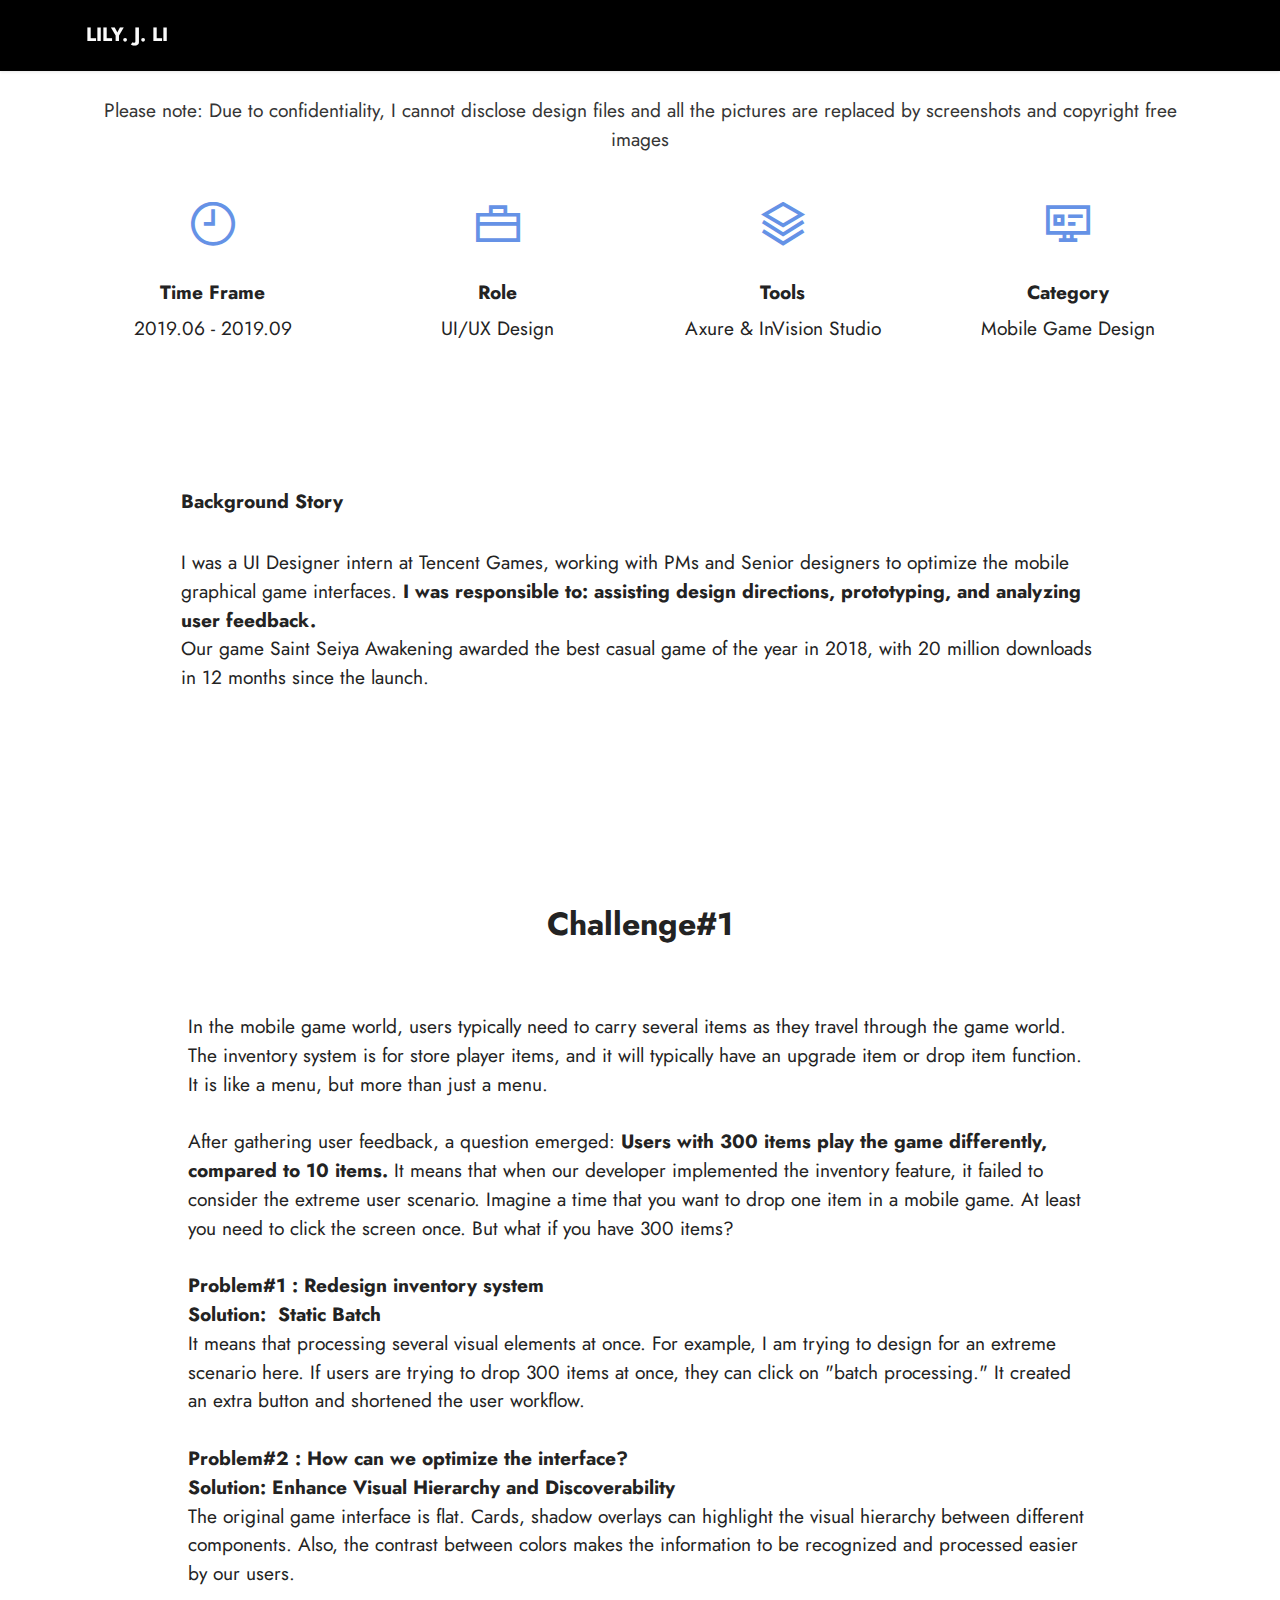
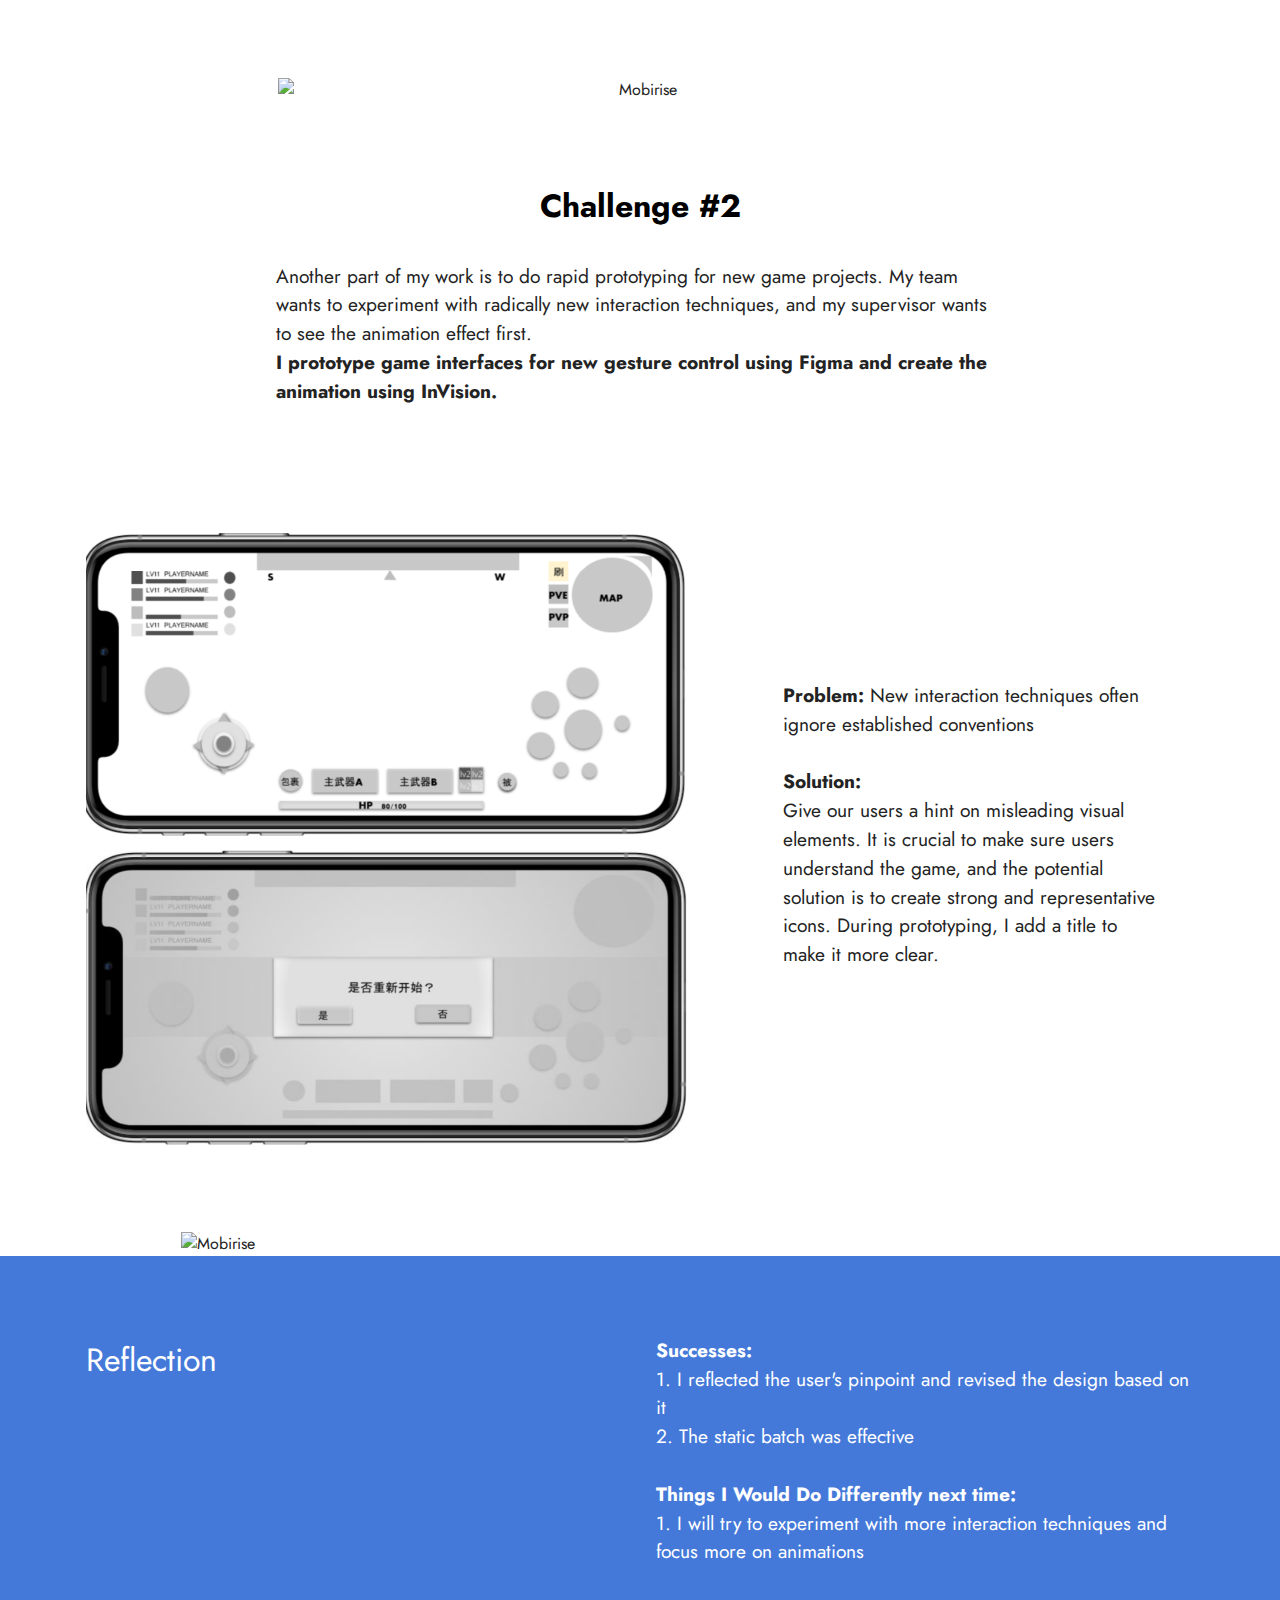
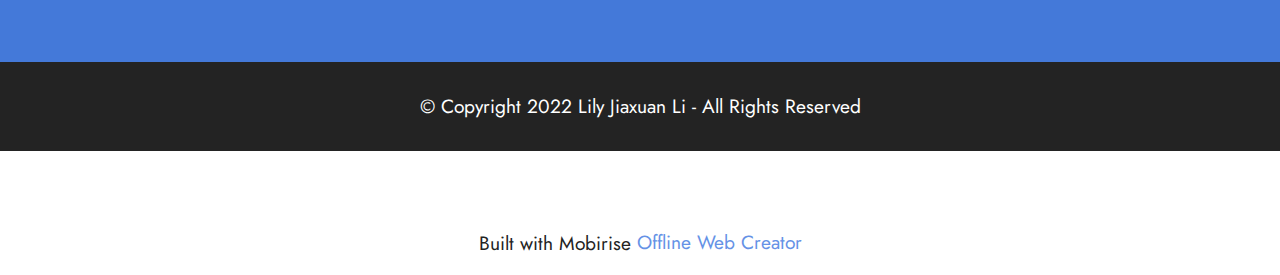
==== commit c2ddf12e: "Add files via upload" ====
--- a/page1.html
+++ b/page1.html
@@ -33,49 +33,7 @@
 </head>
 <body>
   
-  <section data-bs-version="5.1" class="menu menu1 cid-sfusuhJ6v9" once="menu" id="menu1-20">
-    
-
-    <nav class="navbar navbar-dropdown navbar-fixed-top navbar-expand-lg">
-        <div class="container">
-            <div class="navbar-brand">
-                
-                <span class="navbar-caption-wrap"><a class="navbar-caption text-black text-primary display-7" href="index.html">LILY. J. LI</a></span>
-            </div>
-            <button class="navbar-toggler" type="button" data-toggle="collapse" data-bs-toggle="collapse" data-target="#navbarSupportedContent" data-bs-target="#navbarSupportedContent" aria-controls="navbarNavAltMarkup" aria-expanded="false" aria-label="Toggle navigation">
-                <div class="hamburger">
-                    <span></span>
-                    <span></span>
-                    <span></span>
-                    <span></span>
-                </div>
-            </button>
-            <div class="collapse navbar-collapse" id="navbarSupportedContent">
-                <ul class="navbar-nav nav-dropdown nav-right" data-app-modern-menu="true"><li class="nav-item"><a class="nav-link link text-black text-primary display-4" href="mailto:lily_li@thecdm.ca">Contact</a></li></ul>
-                
-                
-            </div>
-        </div>
-    </nav>
-</section>
-
-<section data-bs-version="5.1" class="mbr-section content5 cid-sgOFFSZskj mbr-parallax-background" id="content5-4z">
-
-    
-
-    
-
-    <div class="container">
-        <div class="media-container-row">
-            <div class="title col-12 col-md-8">
-                <h2 class="align-center mbr-bold mbr-white pb-3 mbr-fonts-style display-1">&nbsp;<br><br><br></h2>
-                
-                
-                
-            </div>
-        </div>
-    </div>
-</section>
+  
 
 <section data-bs-version="5.1" class="features1 cid-seDOl8U9G4" id="features1-f">
     
@@ -258,7 +216,33 @@
             </div>
         </div>
     </div>
-</section><section class="display-7" style="padding: 0;align-items: center;justify-content: center;flex-wrap: wrap;    align-content: center;display: flex;position: relative;height: 4rem;"><a href="https://mobiri.se/1674892" style="flex: 1 1;height: 4rem;position: absolute;width: 100%;z-index: 1;"><img alt="" style="height: 4rem;" src="[data-uri]"></a><p style="margin: 0;text-align: center;" class="display-7">Created with Mobirise &#8204;</p><a style="z-index:1" href="https://mobirise.com/website-maker.html">Free Web Site Maker</a></section><script src="assets/bootstrap/js/bootstrap.bundle.min.js"></script>  <script src="assets/parallax/jarallax.js"></script>  <script src="assets/smoothscroll/smooth-scroll.js"></script>  <script src="assets/ytplayer/index.js"></script>  <script src="assets/dropdown/js/navbar-dropdown.js"></script>  <script src="assets/theme/js/script.js"></script>  
+</section>
+
+<section data-bs-version="5.1" class="menu menu1 cid-sfusuhJ6v9" once="menu" id="menu1-20">
+    
+
+    <nav class="navbar navbar-dropdown navbar-fixed-top navbar-expand-lg">
+        <div class="container">
+            <div class="navbar-brand">
+                
+                <span class="navbar-caption-wrap"><a class="navbar-caption text-white display-7" href="index.html">LILY. J. LI</a></span>
+            </div>
+            <button class="navbar-toggler" type="button" data-toggle="collapse" data-bs-toggle="collapse" data-target="#navbarSupportedContent" data-bs-target="#navbarSupportedContent" aria-controls="navbarNavAltMarkup" aria-expanded="false" aria-label="Toggle navigation">
+                <div class="hamburger">
+                    <span></span>
+                    <span></span>
+                    <span></span>
+                    <span></span>
+                </div>
+            </button>
+            <div class="collapse navbar-collapse" id="navbarSupportedContent">
+                <ul class="navbar-nav nav-dropdown nav-right" data-app-modern-menu="true"><li class="nav-item"><a class="nav-link link text-black text-primary display-4" href="mailto:lily_li@thecdm.ca"></a></li></ul>
+                
+                
+            </div>
+        </div>
+    </nav>
+</section><section class="display-7" style="padding: 0;align-items: center;justify-content: center;flex-wrap: wrap;    align-content: center;display: flex;position: relative;height: 4rem;"><a href="https://mobiri.se/" style="flex: 1 1;height: 4rem;position: absolute;width: 100%;z-index: 1;"><img alt="" style="height: 4rem;" src="[data-uri]"></a><p style="margin: 0;text-align: center;" class="display-7">Built with Mobirise &#8204;</p><a style="z-index:1" href="https://mobirise.com/offline-website-builder.html">Offline Web Creator</a></section><script src="assets/bootstrap/js/bootstrap.bundle.min.js"></script>  <script src="assets/parallax/jarallax.js"></script>  <script src="assets/smoothscroll/smooth-scroll.js"></script>  <script src="assets/ytplayer/index.js"></script>  <script src="assets/dropdown/js/navbar-dropdown.js"></script>  <script src="assets/theme/js/script.js"></script>  
   
   
 </body>
--- a/assets/mobirise/css/mbr-additional.css
+++ b/assets/mobirise/css/mbr-additional.css
@@ -682,9 +682,5368 @@
 a {
   transition: color 0.6s;
 }
-.cid-t0W8vk5812 {
-  background-image: url("../../../assets/images/background9.jpg");
-}
-.cid-t0W8I6cQpl {
-  background-image: linear-gradient(135deg, #e43f3f 10%, #4479d9 100%) !important;
-}
+.cid-sfusuhJ6v9 {
+  z-index: 1000;
+  width: 100%;
+  position: relative;
+  min-height: 60px;
+}
+.cid-sfusuhJ6v9 nav.navbar {
+  position: fixed;
+}
+.cid-sfusuhJ6v9 .dropdown-item:before {
+  font-family: Moririse2 !important;
+  content: "\e966";
+  display: inline-block;
+  width: 0;
+  position: absolute;
+  left: 1rem;
+  top: 0.5rem;
+  margin-right: 0.5rem;
+  line-height: 1;
+  font-size: inherit;
+  vertical-align: middle;
+  text-align: center;
+  overflow: hidden;
+  transform: scale(0, 1);
+  transition: all 0.25s ease-in-out;
+}
+.cid-sfusuhJ6v9 .dropdown-menu {
+  padding: 0;
+  border-radius: 4px;
+  box-shadow: 0 1px 3px 0 rgba(0, 0, 0, 0.1);
+}
+.cid-sfusuhJ6v9 .dropdown-item {
+  border-bottom: 1px solid #e6e6e6;
+}
+.cid-sfusuhJ6v9 .dropdown-item:hover,
+.cid-sfusuhJ6v9 .dropdown-item:focus {
+  background: #6592e6 !important;
+  color: white !important;
+}
+.cid-sfusuhJ6v9 .dropdown-item:first-child {
+  border-top-left-radius: 4px;
+  border-top-right-radius: 4px;
+}
+.cid-sfusuhJ6v9 .dropdown-item:last-child {
+  border-bottom: none;
+  border-bottom-left-radius: 4px;
+  border-bottom-right-radius: 4px;
+}
+.cid-sfusuhJ6v9 .nav-dropdown .link {
+  padding: 0 0.3em !important;
+  margin: 0.667em 1em !important;
+}
+.cid-sfusuhJ6v9 .nav-dropdown .link.dropdown-toggle::after {
+  margin-left: 0.5rem;
+  margin-top: 0.2rem;
+}
+.cid-sfusuhJ6v9 .nav-link {
+  position: relative;
+}
+.cid-sfusuhJ6v9 .container {
+  display: flex;
+  margin: auto;
+}
+.cid-sfusuhJ6v9 .iconfont-wrapper {
+  color: #000000 !important;
+  font-size: 1.5rem;
+  padding-right: 0.5rem;
+}
+.cid-sfusuhJ6v9 .dropdown-menu,
+.cid-sfusuhJ6v9 .navbar.opened {
+  background: #000000 !important;
+}
+.cid-sfusuhJ6v9 .nav-item:focus,
+.cid-sfusuhJ6v9 .nav-link:focus {
+  outline: none;
+}
+.cid-sfusuhJ6v9 .dropdown .dropdown-menu .dropdown-item {
+  width: auto;
+  transition: all 0.25s ease-in-out;
+}
+.cid-sfusuhJ6v9 .dropdown .dropdown-menu .dropdown-item::after {
+  right: 0.5rem;
+}
+.cid-sfusuhJ6v9 .dropdown .dropdown-menu .dropdown-item .mbr-iconfont {
+  margin-right: 0.5rem;
+  vertical-align: sub;
+}
+.cid-sfusuhJ6v9 .dropdown .dropdown-menu .dropdown-item .mbr-iconfont:before {
+  display: inline-block;
+  transform: scale(1, 1);
+  transition: all 0.25s ease-in-out;
+}
+.cid-sfusuhJ6v9 .collapsed .dropdown-menu .dropdown-item:before {
+  display: none;
+}
+.cid-sfusuhJ6v9 .collapsed .dropdown .dropdown-menu .dropdown-item {
+  padding: 0.235em 1.5em 0.235em 1.5em !important;
+  transition: none;
+  margin: 0 !important;
+}
+.cid-sfusuhJ6v9 .navbar {
+  min-height: 70px;
+  transition: all 0.3s;
+  border-bottom: 1px solid transparent;
+  box-shadow: 0 1px 3px 0 rgba(0, 0, 0, 0.1);
+  background: #000000;
+}
+.cid-sfusuhJ6v9 .navbar.opened {
+  transition: all 0.3s;
+}
+.cid-sfusuhJ6v9 .navbar .dropdown-item {
+  padding: 0.5rem 1.8rem;
+}
+.cid-sfusuhJ6v9 .navbar .navbar-logo img {
+  width: auto;
+}
+.cid-sfusuhJ6v9 .navbar .navbar-collapse {
+  justify-content: flex-end;
+  z-index: 1;
+}
+.cid-sfusuhJ6v9 .navbar.collapsed {
+  justify-content: center;
+}
+.cid-sfusuhJ6v9 .navbar.collapsed .nav-item .nav-link::before {
+  display: none;
+}
+.cid-sfusuhJ6v9 .navbar.collapsed.opened .dropdown-menu {
+  top: 0;
+}
+.cid-sfusuhJ6v9 .navbar.collapsed .dropdown-menu .dropdown-submenu {
+  left: 0 !important;
+}
+.cid-sfusuhJ6v9 .navbar.collapsed .dropdown-menu .dropdown-item:after {
+  right: auto;
+}
+.cid-sfusuhJ6v9 .navbar.collapsed .dropdown-menu .dropdown-toggle[data-toggle="dropdown-submenu"]:after {
+  margin-left: 0.5rem;
+  margin-top: 0.2rem;
+  border-top: 0.35em solid;
+  border-right: 0.35em solid transparent;
+  border-left: 0.35em solid transparent;
+  border-bottom: 0;
+  top: 41%;
+}
+.cid-sfusuhJ6v9 .navbar.collapsed ul.navbar-nav li {
+  margin: auto;
+}
+.cid-sfusuhJ6v9 .navbar.collapsed .dropdown-menu .dropdown-item {
+  padding: 0.25rem 1.5rem;
+  text-align: center;
+}
+.cid-sfusuhJ6v9 .navbar.collapsed .icons-menu {
+  padding-left: 0;
+  padding-right: 0;
+  padding-top: 0.5rem;
+  padding-bottom: 0.5rem;
+}
+@media (max-width: 991px) {
+  .cid-sfusuhJ6v9 .navbar .nav-item .nav-link::before {
+    display: none;
+  }
+  .cid-sfusuhJ6v9 .navbar.opened .dropdown-menu {
+    top: 0;
+  }
+  .cid-sfusuhJ6v9 .navbar .dropdown-menu .dropdown-submenu {
+    left: 0 !important;
+  }
+  .cid-sfusuhJ6v9 .navbar .dropdown-menu .dropdown-item:after {
+    right: auto;
+  }
+  .cid-sfusuhJ6v9 .navbar .dropdown-menu .dropdown-toggle[data-toggle="dropdown-submenu"]:after {
+    margin-left: 0.5rem;
+    margin-top: 0.2rem;
+    border-top: 0.35em solid;
+    border-right: 0.35em solid transparent;
+    border-left: 0.35em solid transparent;
+    border-bottom: 0;
+    top: 40%;
+  }
+  .cid-sfusuhJ6v9 .navbar .navbar-logo img {
+    height: 3rem !important;
+  }
+  .cid-sfusuhJ6v9 .navbar ul.navbar-nav li {
+    margin: auto;
+  }
+  .cid-sfusuhJ6v9 .navbar .dropdown-menu .dropdown-item {
+    padding: 0.25rem 1.5rem !important;
+    text-align: center;
+  }
+  .cid-sfusuhJ6v9 .navbar .navbar-brand {
+    flex-shrink: initial;
+    flex-basis: auto;
+    word-break: break-word;
+    padding-right: 2rem;
+  }
+  .cid-sfusuhJ6v9 .navbar .navbar-toggler {
+    flex-basis: auto;
+  }
+  .cid-sfusuhJ6v9 .navbar .icons-menu {
+    padding-left: 0;
+    padding-top: 0.5rem;
+    padding-bottom: 0.5rem;
+  }
+}
+.cid-sfusuhJ6v9 .navbar.navbar-short {
+  min-height: 60px;
+}
+.cid-sfusuhJ6v9 .navbar.navbar-short .navbar-logo img {
+  height: 2.5rem !important;
+}
+.cid-sfusuhJ6v9 .navbar.navbar-short .navbar-brand {
+  min-height: 60px;
+  padding: 0;
+}
+.cid-sfusuhJ6v9 .navbar-brand {
+  min-height: 70px;
+  flex-shrink: 0;
+  align-items: center;
+  margin-right: 0;
+  padding: 0;
+  transition: all 0.3s;
+  word-break: break-word;
+  z-index: 1;
+}
+.cid-sfusuhJ6v9 .navbar-brand .navbar-caption {
+  line-height: inherit !important;
+}
+.cid-sfusuhJ6v9 .navbar-brand .navbar-logo a {
+  outline: none;
+}
+.cid-sfusuhJ6v9 .dropdown-item.active,
+.cid-sfusuhJ6v9 .dropdown-item:active {
+  background-color: transparent;
+}
+.cid-sfusuhJ6v9 .navbar-expand-lg .navbar-nav .nav-link {
+  padding: 0;
+}
+.cid-sfusuhJ6v9 .nav-dropdown .link.dropdown-toggle {
+  margin-right: 1.667em;
+}
+.cid-sfusuhJ6v9 .nav-dropdown .link.dropdown-toggle[aria-expanded="true"] {
+  margin-right: 0;
+  padding: 0.667em 1.667em;
+}
+.cid-sfusuhJ6v9 .navbar.navbar-expand-lg .dropdown .dropdown-menu {
+  background: #000000;
+}
+.cid-sfusuhJ6v9 .navbar.navbar-expand-lg .dropdown .dropdown-menu .dropdown-submenu {
+  margin: 0;
+  left: 100%;
+}
+.cid-sfusuhJ6v9 .navbar .dropdown.open > .dropdown-menu {
+  display: block;
+}
+.cid-sfusuhJ6v9 ul.navbar-nav {
+  flex-wrap: wrap;
+}
+.cid-sfusuhJ6v9 .navbar-buttons {
+  text-align: center;
+  min-width: 170px;
+}
+.cid-sfusuhJ6v9 button.navbar-toggler {
+  outline: none;
+  width: 31px;
+  height: 20px;
+  cursor: pointer;
+  transition: all 0.2s;
+  position: relative;
+  align-self: center;
+}
+.cid-sfusuhJ6v9 button.navbar-toggler .hamburger span {
+  position: absolute;
+  right: 0;
+  width: 30px;
+  height: 2px;
+  border-right: 5px;
+  background-color: #000000;
+}
+.cid-sfusuhJ6v9 button.navbar-toggler .hamburger span:nth-child(1) {
+  top: 0;
+  transition: all 0.2s;
+}
+.cid-sfusuhJ6v9 button.navbar-toggler .hamburger span:nth-child(2) {
+  top: 8px;
+  transition: all 0.15s;
+}
+.cid-sfusuhJ6v9 button.navbar-toggler .hamburger span:nth-child(3) {
+  top: 8px;
+  transition: all 0.15s;
+}
+.cid-sfusuhJ6v9 button.navbar-toggler .hamburger span:nth-child(4) {
+  top: 16px;
+  transition: all 0.2s;
+}
+.cid-sfusuhJ6v9 nav.opened .hamburger span:nth-child(1) {
+  top: 8px;
+  width: 0;
+  opacity: 0;
+  right: 50%;
+  transition: all 0.2s;
+}
+.cid-sfusuhJ6v9 nav.opened .hamburger span:nth-child(2) {
+  transform: rotate(45deg);
+  transition: all 0.25s;
+}
+.cid-sfusuhJ6v9 nav.opened .hamburger span:nth-child(3) {
+  transform: rotate(-45deg);
+  transition: all 0.25s;
+}
+.cid-sfusuhJ6v9 nav.opened .hamburger span:nth-child(4) {
+  top: 8px;
+  width: 0;
+  opacity: 0;
+  right: 50%;
+  transition: all 0.2s;
+}
+.cid-sfusuhJ6v9 .navbar-dropdown {
+  padding: 0 1rem;
+  position: fixed;
+}
+.cid-sfusuhJ6v9 a.nav-link {
+  display: flex;
+  align-items: center;
+  justify-content: center;
+}
+.cid-sfusuhJ6v9 .icons-menu {
+  flex-wrap: nowrap;
+  display: flex;
+  justify-content: center;
+  padding-left: 1rem;
+  padding-right: 1rem;
+  padding-top: 0.3rem;
+  text-align: center;
+}
+@media screen and (-ms-high-contrast: active), (-ms-high-contrast: none) {
+  .cid-sfusuhJ6v9 .navbar {
+    height: 70px;
+  }
+  .cid-sfusuhJ6v9 .navbar.opened {
+    height: auto;
+  }
+  .cid-sfusuhJ6v9 .nav-item .nav-link:hover::before {
+    width: 175%;
+    max-width: calc(100% + 2rem);
+    left: -1rem;
+  }
+}
+.cid-t7JD6fRQ7G {
+  padding-top: 6rem;
+  padding-bottom: 6rem;
+  background-color: #000000;
+}
+.cid-t7JD6fRQ7G .video-wrapper iframe {
+  width: 100%;
+}
+.cid-t7JD6fRQ7G .mbr-section-title,
+.cid-t7JD6fRQ7G .mbr-section-subtitle,
+.cid-t7JD6fRQ7G .mbr-text {
+  text-align: center;
+}
+.cid-seElMoyIQG {
+  padding-top: 9rem;
+  padding-bottom: 5rem;
+  background-color: #000000;
+}
+.cid-seElMoyIQG .card-wrapper {
+  display: flex;
+}
+@media (max-width: 991px) {
+  .cid-seElMoyIQG .card-wrapper {
+    margin-bottom: 2rem;
+  }
+}
+.cid-seElMoyIQG .mbr-iconfont {
+  font-size: 2rem;
+  color: #6592e6;
+  padding-right: 1.5rem;
+}
+.cid-seElMoyIQG .card-title {
+  color: #ffffff;
+}
+.cid-seElMoyIQG .card-text {
+  color: #ffffff;
+}
+.cid-t0RBkNvS1s {
+  padding-top: 6rem;
+  padding-bottom: 5rem;
+  background-color: #000000;
+}
+.cid-t0RBkNvS1s img,
+.cid-t0RBkNvS1s .item-img {
+  width: 100%;
+}
+.cid-t0RBkNvS1s .item:focus,
+.cid-t0RBkNvS1s span:focus {
+  outline: none;
+}
+.cid-t0RBkNvS1s .item-wrapper {
+  position: relative;
+}
+.cid-t0RBkNvS1s .slide-content {
+  position: relative;
+  border-radius: 4px;
+  background: #f3f3f3;
+  height: 100%;
+  display: flex;
+  overflow: hidden;
+  flex-flow: column nowrap;
+}
+@media (min-width: 992px) {
+  .cid-t0RBkNvS1s .slide-content .item-content {
+    padding: 2rem 2rem 0;
+  }
+  .cid-t0RBkNvS1s .slide-content .item-footer {
+    padding: 0 2rem 2rem;
+  }
+}
+@media (max-width: 991px) {
+  .cid-t0RBkNvS1s .slide-content .item-content {
+    padding: 1rem 1rem 0;
+  }
+  .cid-t0RBkNvS1s .slide-content .item-footer {
+    padding: 0 1rem 1rem;
+  }
+}
+.cid-t0RBkNvS1s .mbr-section-btn {
+  margin-top: auto !important;
+}
+.cid-t0RBkNvS1s .mbr-section-title {
+  color: #ffffff;
+}
+.cid-t0RBkNvS1s .mbr-text,
+.cid-t0RBkNvS1s .mbr-section-btn {
+  text-align: center;
+}
+.cid-t0RBkNvS1s .item-title {
+  text-align: center;
+}
+.cid-t0RBkNvS1s .item-subtitle {
+  text-align: left;
+}
+.cid-t0RBkNvS1s .embla__slide {
+  display: flex;
+  justify-content: center;
+  position: relative;
+  min-width: 410px;
+  max-width: 410px;
+}
+@media (max-width: 768px) {
+  .cid-t0RBkNvS1s .embla__slide {
+    min-width: 70%;
+    max-width: initial;
+    margin-left: 1rem !important;
+    margin-right: 1rem !important;
+  }
+}
+.cid-t0RBkNvS1s .embla__button--next,
+.cid-t0RBkNvS1s .embla__button--prev {
+  display: flex;
+}
+.cid-t0RBkNvS1s .embla__button {
+  top: 50%;
+  width: 60px;
+  height: 60px;
+  margin-top: -1.5rem;
+  font-size: 22px;
+  background-color: rgba(0, 0, 0, 0.5);
+  color: #fff;
+  border: 2px solid #fff;
+  border-radius: 50%;
+  transition: all 0.3s;
+  position: absolute;
+  display: flex;
+  justify-content: center;
+  align-items: center;
+}
+@media (max-width: 768px) {
+  .cid-t0RBkNvS1s .embla__button {
+    display: none;
+  }
+}
+.cid-t0RBkNvS1s .embla__button:disabled {
+  cursor: default;
+  display: none;
+}
+.cid-t0RBkNvS1s .embla__button:hover {
+  background: #000;
+  color: rgba(255, 255, 255, 0.5);
+}
+.cid-t0RBkNvS1s .embla__button.embla__button--prev {
+  left: 0;
+  margin-left: 2.5rem;
+}
+.cid-t0RBkNvS1s .embla__button.embla__button--next {
+  right: 0;
+  margin-right: 2.5rem;
+}
+@media (max-width: 767px) {
+  .cid-t0RBkNvS1s .embla__button {
+    top: auto;
+  }
+}
+.cid-t0RBkNvS1s .embla {
+  position: relative;
+  width: 100%;
+}
+.cid-t0RBkNvS1s .embla__viewport {
+  overflow: hidden;
+  width: 100%;
+}
+.cid-t0RBkNvS1s .embla__viewport.is-draggable {
+  cursor: grab;
+}
+.cid-t0RBkNvS1s .embla__viewport.is-dragging {
+  cursor: grabbing;
+}
+.cid-t0RBkNvS1s .embla__container {
+  display: flex;
+  user-select: none;
+  -webkit-touch-callout: none;
+  -khtml-user-select: none;
+  -webkit-tap-highlight-color: transparent;
+}
+.cid-seVIAk7tf1 {
+  padding-top: 4rem;
+  padding-bottom: 0rem;
+  background-color: #000000;
+}
+.cid-seVIAk7tf1 img,
+.cid-seVIAk7tf1 .item-img {
+  height: 100%;
+  height: 300px;
+  object-fit: cover;
+}
+.cid-seVIAk7tf1 .item:focus,
+.cid-seVIAk7tf1 span:focus {
+  outline: none;
+}
+.cid-seVIAk7tf1 .item {
+  cursor: pointer;
+  margin-bottom: 2rem;
+}
+.cid-seVIAk7tf1 .item-wrapper {
+  position: relative;
+  border-radius: 4px;
+  background: #000000;
+  height: 100%;
+  display: flex;
+  flex-flow: column nowrap;
+}
+@media (min-width: 992px) {
+  .cid-seVIAk7tf1 .item-wrapper .item-content {
+    padding: 2rem 2rem 0;
+  }
+  .cid-seVIAk7tf1 .item-wrapper .item-footer {
+    padding: 0 2rem 2rem;
+  }
+}
+@media (max-width: 991px) {
+  .cid-seVIAk7tf1 .item-wrapper .item-content {
+    padding: 1rem 1rem 0;
+  }
+  .cid-seVIAk7tf1 .item-wrapper .item-footer {
+    padding: 0 1rem 1rem;
+  }
+}
+.cid-seVIAk7tf1 .mbr-section-btn {
+  margin-top: auto !important;
+}
+.cid-seVIAk7tf1 .mbr-section-title {
+  color: #ffffff;
+}
+.cid-seVIAk7tf1 .mbr-text,
+.cid-seVIAk7tf1 .mbr-section-btn {
+  text-align: center;
+  color: #ffffff;
+}
+.cid-seVIAk7tf1 .item-title {
+  text-align: center;
+  color: #ffffff;
+}
+.cid-seVIAk7tf1 .item-subtitle {
+  text-align: center;
+  color: #232323;
+}
+.cid-seEkMu1bm9 {
+  padding-top: 5rem;
+  padding-bottom: 5rem;
+  background-color: #000000;
+}
+.cid-seEkMu1bm9 .bg-facebook {
+  background: #1778f2;
+  color: #ffffff;
+}
+.cid-seEkMu1bm9 .bg-facebook:hover {
+  background: #0b60cb;
+}
+.cid-seEkMu1bm9 .bg-twitter {
+  background: #1da1f2;
+  color: #ffffff;
+}
+.cid-seEkMu1bm9 .bg-twitter:hover {
+  background: #0c85d0;
+}
+.cid-seEkMu1bm9 .bg-instagram {
+  background: #f00075;
+  color: #ffffff;
+}
+.cid-seEkMu1bm9 .bg-instagram:hover {
+  background: #bd005c;
+}
+.cid-seEkMu1bm9 .iconfont-wrapper {
+  display: inline-block;
+  font-size: 32px;
+  border-radius: 50%;
+  width: 55px;
+  height: 55px;
+  line-height: 55px;
+  text-align: center;
+  transition: all 0.3s ease-in-out;
+}
+.cid-seEkMu1bm9 [class^="socicon-"]:before,
+.cid-seEkMu1bm9 [class*=" socicon-"]:before {
+  line-height: 55px;
+  padding: .6rem;
+}
+.cid-seEkMu1bm9 .mbr-section-title,
+.cid-seEkMu1bm9 .social-list {
+  color: #ffffff;
+}
+.cid-seEkNGOCdK {
+  padding-top: 30px;
+  padding-bottom: 30px;
+  background-color: #232323;
+}
+.cid-sgOFFSZskj {
+  padding-top: 60px;
+  padding-bottom: 60px;
+  background-image: url("../../../assets/images/mbr-1702x1920.jpeg");
+}
+.cid-sgOFFSZskj H2 {
+  color: #6592e6;
+}
+.cid-seDOl8U9G4 {
+  padding-top: 6rem;
+  padding-bottom: 4rem;
+  background-color: #ffffff;
+}
+@media (min-width: 1500px) {
+  .cid-seDOl8U9G4 .container {
+    max-width: 1400px;
+  }
+}
+.cid-seDOl8U9G4 .mbr-iconfont {
+  display: block;
+  font-size: 5rem;
+  color: #6592e6;
+  margin-bottom: 2rem;
+}
+.cid-seDOl8U9G4 .card-wrapper {
+  margin-top: 3rem;
+}
+.cid-seDOl8U9G4 .row {
+  justify-content: center;
+}
+.cid-seDOl8U9G4 .mbr-section-title {
+  text-align: center;
+  color: #353535;
+}
+.cid-seDOl8U9G4 .card-title,
+.cid-seDOl8U9G4 .iconfont-wrapper {
+  text-align: center;
+}
+.cid-seDOl8U9G4 .card-text {
+  text-align: center;
+}
+.cid-sgqyYXfmW1 {
+  padding-top: 5rem;
+  padding-bottom: 5rem;
+  background-color: #ffffff;
+}
+.cid-sg9KBtC5sc {
+  padding-top: 7rem;
+  padding-bottom: 0rem;
+  background-color: #ffffff;
+}
+.cid-sg9KBtC5sc .image-wrap img {
+  width: 100%;
+}
+@media (min-width: 992px) {
+  .cid-sg9KBtC5sc .image-wrap img {
+    display: block;
+    margin: auto;
+    width: 80%;
+  }
+}
+.cid-sg9KBtC5sc .mbr-text,
+.cid-sg9KBtC5sc .mbr-section-btn {
+  text-align: left;
+}
+.cid-seDXMnOi96 {
+  padding-top: 5rem;
+  padding-bottom: 0rem;
+  background-color: #ffffff;
+}
+.cid-seDXMnOi96 .mbr-section-subtitle {
+  color: #000000;
+  text-align: center;
+}
+.cid-seDXXkid7o {
+  padding-top: 5rem;
+  padding-bottom: 5rem;
+  background-color: #ffffff;
+}
+@media (min-width: 992px) {
+  .cid-seDXXkid7o .text-wrapper {
+    padding: 2rem;
+  }
+}
+.cid-seDXXkid7o .image-wrapper img {
+  width: 100%;
+  object-fit: cover;
+}
+@media (max-width: 767px) {
+  .cid-seDXXkid7o .image-wrapper {
+    margin-bottom: 2rem;
+  }
+}
+.cid-sfumaweaKa {
+  padding-top: 0rem;
+  padding-bottom: 0rem;
+  background-color: #ffffff;
+}
+@media (max-width: 991px) {
+  .cid-sfumaweaKa .image-wrapper {
+    margin-bottom: 1rem;
+  }
+}
+.cid-sfumaweaKa .row {
+  flex-direction: row-reverse;
+}
+.cid-sfumaweaKa img {
+  width: 100%;
+}
+.cid-seDYofYLCy {
+  padding-top: 5rem;
+  padding-bottom: 5rem;
+  background-color: #4479d9;
+}
+.cid-seDYofYLCy .mbr-section-subtitle {
+  color: #ffffff;
+}
+.cid-seDYofYLCy .mbr-text {
+  color: #ffffff;
+}
+.cid-seEkNGOCdK {
+  padding-top: 30px;
+  padding-bottom: 30px;
+  background-color: #232323;
+}
+.cid-sfusuhJ6v9 {
+  z-index: 1000;
+  width: 100%;
+  position: relative;
+  min-height: 60px;
+}
+.cid-sfusuhJ6v9 nav.navbar {
+  position: fixed;
+}
+.cid-sfusuhJ6v9 .dropdown-item:before {
+  font-family: Moririse2 !important;
+  content: "\e966";
+  display: inline-block;
+  width: 0;
+  position: absolute;
+  left: 1rem;
+  top: 0.5rem;
+  margin-right: 0.5rem;
+  line-height: 1;
+  font-size: inherit;
+  vertical-align: middle;
+  text-align: center;
+  overflow: hidden;
+  transform: scale(0, 1);
+  transition: all 0.25s ease-in-out;
+}
+.cid-sfusuhJ6v9 .dropdown-menu {
+  padding: 0;
+  border-radius: 4px;
+  box-shadow: 0 1px 3px 0 rgba(0, 0, 0, 0.1);
+}
+.cid-sfusuhJ6v9 .dropdown-item {
+  border-bottom: 1px solid #e6e6e6;
+}
+.cid-sfusuhJ6v9 .dropdown-item:hover,
+.cid-sfusuhJ6v9 .dropdown-item:focus {
+  background: #6592e6 !important;
+  color: white !important;
+}
+.cid-sfusuhJ6v9 .dropdown-item:first-child {
+  border-top-left-radius: 4px;
+  border-top-right-radius: 4px;
+}
+.cid-sfusuhJ6v9 .dropdown-item:last-child {
+  border-bottom: none;
+  border-bottom-left-radius: 4px;
+  border-bottom-right-radius: 4px;
+}
+.cid-sfusuhJ6v9 .nav-dropdown .link {
+  padding: 0 0.3em !important;
+  margin: 0.667em 1em !important;
+}
+.cid-sfusuhJ6v9 .nav-dropdown .link.dropdown-toggle::after {
+  margin-left: 0.5rem;
+  margin-top: 0.2rem;
+}
+.cid-sfusuhJ6v9 .nav-link {
+  position: relative;
+}
+.cid-sfusuhJ6v9 .container {
+  display: flex;
+  margin: auto;
+}
+.cid-sfusuhJ6v9 .iconfont-wrapper {
+  color: #000000 !important;
+  font-size: 1.5rem;
+  padding-right: 0.5rem;
+}
+.cid-sfusuhJ6v9 .dropdown-menu,
+.cid-sfusuhJ6v9 .navbar.opened {
+  background: #000000 !important;
+}
+.cid-sfusuhJ6v9 .nav-item:focus,
+.cid-sfusuhJ6v9 .nav-link:focus {
+  outline: none;
+}
+.cid-sfusuhJ6v9 .dropdown .dropdown-menu .dropdown-item {
+  width: auto;
+  transition: all 0.25s ease-in-out;
+}
+.cid-sfusuhJ6v9 .dropdown .dropdown-menu .dropdown-item::after {
+  right: 0.5rem;
+}
+.cid-sfusuhJ6v9 .dropdown .dropdown-menu .dropdown-item .mbr-iconfont {
+  margin-right: 0.5rem;
+  vertical-align: sub;
+}
+.cid-sfusuhJ6v9 .dropdown .dropdown-menu .dropdown-item .mbr-iconfont:before {
+  display: inline-block;
+  transform: scale(1, 1);
+  transition: all 0.25s ease-in-out;
+}
+.cid-sfusuhJ6v9 .collapsed .dropdown-menu .dropdown-item:before {
+  display: none;
+}
+.cid-sfusuhJ6v9 .collapsed .dropdown .dropdown-menu .dropdown-item {
+  padding: 0.235em 1.5em 0.235em 1.5em !important;
+  transition: none;
+  margin: 0 !important;
+}
+.cid-sfusuhJ6v9 .navbar {
+  min-height: 70px;
+  transition: all 0.3s;
+  border-bottom: 1px solid transparent;
+  box-shadow: 0 1px 3px 0 rgba(0, 0, 0, 0.1);
+  background: #000000;
+}
+.cid-sfusuhJ6v9 .navbar.opened {
+  transition: all 0.3s;
+}
+.cid-sfusuhJ6v9 .navbar .dropdown-item {
+  padding: 0.5rem 1.8rem;
+}
+.cid-sfusuhJ6v9 .navbar .navbar-logo img {
+  width: auto;
+}
+.cid-sfusuhJ6v9 .navbar .navbar-collapse {
+  justify-content: flex-end;
+  z-index: 1;
+}
+.cid-sfusuhJ6v9 .navbar.collapsed {
+  justify-content: center;
+}
+.cid-sfusuhJ6v9 .navbar.collapsed .nav-item .nav-link::before {
+  display: none;
+}
+.cid-sfusuhJ6v9 .navbar.collapsed.opened .dropdown-menu {
+  top: 0;
+}
+.cid-sfusuhJ6v9 .navbar.collapsed .dropdown-menu .dropdown-submenu {
+  left: 0 !important;
+}
+.cid-sfusuhJ6v9 .navbar.collapsed .dropdown-menu .dropdown-item:after {
+  right: auto;
+}
+.cid-sfusuhJ6v9 .navbar.collapsed .dropdown-menu .dropdown-toggle[data-toggle="dropdown-submenu"]:after {
+  margin-left: 0.5rem;
+  margin-top: 0.2rem;
+  border-top: 0.35em solid;
+  border-right: 0.35em solid transparent;
+  border-left: 0.35em solid transparent;
+  border-bottom: 0;
+  top: 41%;
+}
+.cid-sfusuhJ6v9 .navbar.collapsed ul.navbar-nav li {
+  margin: auto;
+}
+.cid-sfusuhJ6v9 .navbar.collapsed .dropdown-menu .dropdown-item {
+  padding: 0.25rem 1.5rem;
+  text-align: center;
+}
+.cid-sfusuhJ6v9 .navbar.collapsed .icons-menu {
+  padding-left: 0;
+  padding-right: 0;
+  padding-top: 0.5rem;
+  padding-bottom: 0.5rem;
+}
+@media (max-width: 991px) {
+  .cid-sfusuhJ6v9 .navbar .nav-item .nav-link::before {
+    display: none;
+  }
+  .cid-sfusuhJ6v9 .navbar.opened .dropdown-menu {
+    top: 0;
+  }
+  .cid-sfusuhJ6v9 .navbar .dropdown-menu .dropdown-submenu {
+    left: 0 !important;
+  }
+  .cid-sfusuhJ6v9 .navbar .dropdown-menu .dropdown-item:after {
+    right: auto;
+  }
+  .cid-sfusuhJ6v9 .navbar .dropdown-menu .dropdown-toggle[data-toggle="dropdown-submenu"]:after {
+    margin-left: 0.5rem;
+    margin-top: 0.2rem;
+    border-top: 0.35em solid;
+    border-right: 0.35em solid transparent;
+    border-left: 0.35em solid transparent;
+    border-bottom: 0;
+    top: 40%;
+  }
+  .cid-sfusuhJ6v9 .navbar .navbar-logo img {
+    height: 3rem !important;
+  }
+  .cid-sfusuhJ6v9 .navbar ul.navbar-nav li {
+    margin: auto;
+  }
+  .cid-sfusuhJ6v9 .navbar .dropdown-menu .dropdown-item {
+    padding: 0.25rem 1.5rem !important;
+    text-align: center;
+  }
+  .cid-sfusuhJ6v9 .navbar .navbar-brand {
+    flex-shrink: initial;
+    flex-basis: auto;
+    word-break: break-word;
+    padding-right: 2rem;
+  }
+  .cid-sfusuhJ6v9 .navbar .navbar-toggler {
+    flex-basis: auto;
+  }
+  .cid-sfusuhJ6v9 .navbar .icons-menu {
+    padding-left: 0;
+    padding-top: 0.5rem;
+    padding-bottom: 0.5rem;
+  }
+}
+.cid-sfusuhJ6v9 .navbar.navbar-short {
+  min-height: 60px;
+}
+.cid-sfusuhJ6v9 .navbar.navbar-short .navbar-logo img {
+  height: 2.5rem !important;
+}
+.cid-sfusuhJ6v9 .navbar.navbar-short .navbar-brand {
+  min-height: 60px;
+  padding: 0;
+}
+.cid-sfusuhJ6v9 .navbar-brand {
+  min-height: 70px;
+  flex-shrink: 0;
+  align-items: center;
+  margin-right: 0;
+  padding: 0;
+  transition: all 0.3s;
+  word-break: break-word;
+  z-index: 1;
+}
+.cid-sfusuhJ6v9 .navbar-brand .navbar-caption {
+  line-height: inherit !important;
+}
+.cid-sfusuhJ6v9 .navbar-brand .navbar-logo a {
+  outline: none;
+}
+.cid-sfusuhJ6v9 .dropdown-item.active,
+.cid-sfusuhJ6v9 .dropdown-item:active {
+  background-color: transparent;
+}
+.cid-sfusuhJ6v9 .navbar-expand-lg .navbar-nav .nav-link {
+  padding: 0;
+}
+.cid-sfusuhJ6v9 .nav-dropdown .link.dropdown-toggle {
+  margin-right: 1.667em;
+}
+.cid-sfusuhJ6v9 .nav-dropdown .link.dropdown-toggle[aria-expanded="true"] {
+  margin-right: 0;
+  padding: 0.667em 1.667em;
+}
+.cid-sfusuhJ6v9 .navbar.navbar-expand-lg .dropdown .dropdown-menu {
+  background: #000000;
+}
+.cid-sfusuhJ6v9 .navbar.navbar-expand-lg .dropdown .dropdown-menu .dropdown-submenu {
+  margin: 0;
+  left: 100%;
+}
+.cid-sfusuhJ6v9 .navbar .dropdown.open > .dropdown-menu {
+  display: block;
+}
+.cid-sfusuhJ6v9 ul.navbar-nav {
+  flex-wrap: wrap;
+}
+.cid-sfusuhJ6v9 .navbar-buttons {
+  text-align: center;
+  min-width: 170px;
+}
+.cid-sfusuhJ6v9 button.navbar-toggler {
+  outline: none;
+  width: 31px;
+  height: 20px;
+  cursor: pointer;
+  transition: all 0.2s;
+  position: relative;
+  align-self: center;
+}
+.cid-sfusuhJ6v9 button.navbar-toggler .hamburger span {
+  position: absolute;
+  right: 0;
+  width: 30px;
+  height: 2px;
+  border-right: 5px;
+  background-color: #000000;
+}
+.cid-sfusuhJ6v9 button.navbar-toggler .hamburger span:nth-child(1) {
+  top: 0;
+  transition: all 0.2s;
+}
+.cid-sfusuhJ6v9 button.navbar-toggler .hamburger span:nth-child(2) {
+  top: 8px;
+  transition: all 0.15s;
+}
+.cid-sfusuhJ6v9 button.navbar-toggler .hamburger span:nth-child(3) {
+  top: 8px;
+  transition: all 0.15s;
+}
+.cid-sfusuhJ6v9 button.navbar-toggler .hamburger span:nth-child(4) {
+  top: 16px;
+  transition: all 0.2s;
+}
+.cid-sfusuhJ6v9 nav.opened .hamburger span:nth-child(1) {
+  top: 8px;
+  width: 0;
+  opacity: 0;
+  right: 50%;
+  transition: all 0.2s;
+}
+.cid-sfusuhJ6v9 nav.opened .hamburger span:nth-child(2) {
+  transform: rotate(45deg);
+  transition: all 0.25s;
+}
+.cid-sfusuhJ6v9 nav.opened .hamburger span:nth-child(3) {
+  transform: rotate(-45deg);
+  transition: all 0.25s;
+}
+.cid-sfusuhJ6v9 nav.opened .hamburger span:nth-child(4) {
+  top: 8px;
+  width: 0;
+  opacity: 0;
+  right: 50%;
+  transition: all 0.2s;
+}
+.cid-sfusuhJ6v9 .navbar-dropdown {
+  padding: 0 1rem;
+  position: fixed;
+}
+.cid-sfusuhJ6v9 a.nav-link {
+  display: flex;
+  align-items: center;
+  justify-content: center;
+}
+.cid-sfusuhJ6v9 .icons-menu {
+  flex-wrap: nowrap;
+  display: flex;
+  justify-content: center;
+  padding-left: 1rem;
+  padding-right: 1rem;
+  padding-top: 0.3rem;
+  text-align: center;
+}
+@media screen and (-ms-high-contrast: active), (-ms-high-contrast: none) {
+  .cid-sfusuhJ6v9 .navbar {
+    height: 70px;
+  }
+  .cid-sfusuhJ6v9 .navbar.opened {
+    height: auto;
+  }
+  .cid-sfusuhJ6v9 .nav-item .nav-link:hover::before {
+    width: 175%;
+    max-width: calc(100% + 2rem);
+    left: -1rem;
+  }
+}
+.cid-sgeKrRPx0L {
+  padding-top: 120px;
+  padding-bottom: 120px;
+  background-image: url("../../../assets/images/grab-nye-header.jpg");
+}
+.cid-sgeKrRPx0L H2 {
+  color: #232323;
+  text-align: center;
+}
+.cid-sgeKrRPx0L .mbr-section-subtitle {
+  color: #232323;
+}
+.cid-seDYY2vAin {
+  padding-top: 0rem;
+  padding-bottom: 4rem;
+  background-color: #ffffff;
+}
+@media (min-width: 1500px) {
+  .cid-seDYY2vAin .container {
+    max-width: 1400px;
+  }
+}
+.cid-seDYY2vAin .mbr-iconfont {
+  display: block;
+  font-size: 5rem;
+  color: #6592e6;
+  margin-bottom: 2rem;
+}
+.cid-seDYY2vAin .card-wrapper {
+  margin-top: 3rem;
+}
+.cid-seDYY2vAin .row {
+  justify-content: center;
+}
+.cid-seDYY2vAin .mbr-section-title {
+  text-align: left;
+}
+.cid-seDYY2vAin .card-title,
+.cid-seDYY2vAin .iconfont-wrapper {
+  text-align: center;
+}
+.cid-seDYY2vAin .card-text {
+  text-align: center;
+}
+.cid-sgeMg5kzYo {
+  padding-top: 5rem;
+  padding-bottom: 5rem;
+  background-color: #ffffff;
+}
+.cid-sgeMg5kzYo .card-wrapper {
+  background: #63b191;
+  border-radius: 4px;
+}
+@media (max-width: 767px) {
+  .cid-sgeMg5kzYo .card-wrapper {
+    padding: 1rem;
+  }
+}
+@media (min-width: 768px) and (max-width: 991px) {
+  .cid-sgeMg5kzYo .card-wrapper {
+    padding: 2rem;
+  }
+}
+@media (min-width: 992px) {
+  .cid-sgeMg5kzYo .card-wrapper {
+    padding: 4rem;
+  }
+}
+.cid-sgeMg5kzYo .mbr-text,
+.cid-sgeMg5kzYo .mbr-section-btn {
+  color: #ffffff;
+}
+.cid-sgeMg5kzYo .card-title,
+.cid-sgeMg5kzYo .card-box {
+  text-align: left;
+  color: #ffffff;
+}
+.cid-sgeVRDt3a0 {
+  padding-top: 1rem;
+  padding-bottom: 3rem;
+  background-color: #ffffff;
+}
+.cid-sgeVRDt3a0 .counter-container ol {
+  margin-bottom: 0;
+}
+.cid-sgeVRDt3a0 .counter-container ol li {
+  margin-bottom: 1rem;
+}
+.cid-sgeVRDt3a0 .mbr-section-title {
+  text-align: center;
+}
+.cid-sgeVAezSk4 {
+  padding-top: 6rem;
+  padding-bottom: 0rem;
+  background-color: #ffffff;
+}
+.cid-sgeVAezSk4 .image-wrap img {
+  width: 100%;
+}
+@media (min-width: 992px) {
+  .cid-sgeVAezSk4 .image-wrap img {
+    display: block;
+    margin: auto;
+    width: 100%;
+  }
+}
+.cid-sgeVAezSk4 .mbr-text,
+.cid-sgeVAezSk4 .mbr-section-btn {
+  text-align: left;
+}
+.cid-sgJ1nOxmMD {
+  padding-top: 4rem;
+  padding-bottom: 0rem;
+  background-color: #ffffff;
+}
+.cid-sgJ1nOxmMD .image-wrap img {
+  width: 100%;
+}
+@media (min-width: 992px) {
+  .cid-sgJ1nOxmMD .image-wrap img {
+    display: block;
+    margin: auto;
+    width: 100%;
+  }
+}
+.cid-sgJ1nOxmMD .mbr-text,
+.cid-sgJ1nOxmMD .mbr-section-btn {
+  text-align: left;
+}
+.cid-sgeVCaqMUk {
+  padding-top: 3rem;
+  padding-bottom: 0rem;
+  background-color: #ffffff;
+}
+.cid-sgeVCaqMUk .image-wrap img {
+  width: 100%;
+}
+@media (min-width: 992px) {
+  .cid-sgeVCaqMUk .image-wrap img {
+    display: block;
+    margin: auto;
+    width: 100%;
+  }
+}
+.cid-sgeVCaqMUk .mbr-text,
+.cid-sgeVCaqMUk .mbr-section-btn {
+  text-align: left;
+}
+.cid-sgeWtXwUEk {
+  padding-top: 1rem;
+  padding-bottom: 0rem;
+  background-color: #ffffff;
+}
+.cid-sgeVcEs7a0 {
+  padding-top: 0rem;
+  padding-bottom: 7rem;
+  background-color: #ffffff;
+}
+@media (max-width: 991px) {
+  .cid-sgeVcEs7a0 .image-wrapper {
+    margin-bottom: 1rem;
+  }
+}
+.cid-sgeVcEs7a0 .row {
+  flex-direction: row-reverse;
+}
+.cid-sgeVcEs7a0 img {
+  width: 100%;
+}
+.cid-sgIWLjw4Kx {
+  padding-top: 5rem;
+  padding-bottom: 5rem;
+  background-color: #4479d9;
+}
+.cid-sgIWLjw4Kx .mbr-section-subtitle {
+  color: #ffffff;
+}
+.cid-sgIWLjw4Kx .mbr-text {
+  color: #ffffff;
+}
+.cid-seEkNGOCdK {
+  padding-top: 30px;
+  padding-bottom: 30px;
+  background-color: #232323;
+}
+.cid-sfusuhJ6v9 {
+  z-index: 1000;
+  width: 100%;
+  position: relative;
+  min-height: 60px;
+}
+.cid-sfusuhJ6v9 nav.navbar {
+  position: fixed;
+}
+.cid-sfusuhJ6v9 .dropdown-item:before {
+  font-family: Moririse2 !important;
+  content: "\e966";
+  display: inline-block;
+  width: 0;
+  position: absolute;
+  left: 1rem;
+  top: 0.5rem;
+  margin-right: 0.5rem;
+  line-height: 1;
+  font-size: inherit;
+  vertical-align: middle;
+  text-align: center;
+  overflow: hidden;
+  transform: scale(0, 1);
+  transition: all 0.25s ease-in-out;
+}
+.cid-sfusuhJ6v9 .dropdown-menu {
+  padding: 0;
+  border-radius: 4px;
+  box-shadow: 0 1px 3px 0 rgba(0, 0, 0, 0.1);
+}
+.cid-sfusuhJ6v9 .dropdown-item {
+  border-bottom: 1px solid #e6e6e6;
+}
+.cid-sfusuhJ6v9 .dropdown-item:hover,
+.cid-sfusuhJ6v9 .dropdown-item:focus {
+  background: #6592e6 !important;
+  color: white !important;
+}
+.cid-sfusuhJ6v9 .dropdown-item:first-child {
+  border-top-left-radius: 4px;
+  border-top-right-radius: 4px;
+}
+.cid-sfusuhJ6v9 .dropdown-item:last-child {
+  border-bottom: none;
+  border-bottom-left-radius: 4px;
+  border-bottom-right-radius: 4px;
+}
+.cid-sfusuhJ6v9 .nav-dropdown .link {
+  padding: 0 0.3em !important;
+  margin: 0.667em 1em !important;
+}
+.cid-sfusuhJ6v9 .nav-dropdown .link.dropdown-toggle::after {
+  margin-left: 0.5rem;
+  margin-top: 0.2rem;
+}
+.cid-sfusuhJ6v9 .nav-link {
+  position: relative;
+}
+.cid-sfusuhJ6v9 .container {
+  display: flex;
+  margin: auto;
+}
+.cid-sfusuhJ6v9 .iconfont-wrapper {
+  color: #000000 !important;
+  font-size: 1.5rem;
+  padding-right: 0.5rem;
+}
+.cid-sfusuhJ6v9 .dropdown-menu,
+.cid-sfusuhJ6v9 .navbar.opened {
+  background: #000000 !important;
+}
+.cid-sfusuhJ6v9 .nav-item:focus,
+.cid-sfusuhJ6v9 .nav-link:focus {
+  outline: none;
+}
+.cid-sfusuhJ6v9 .dropdown .dropdown-menu .dropdown-item {
+  width: auto;
+  transition: all 0.25s ease-in-out;
+}
+.cid-sfusuhJ6v9 .dropdown .dropdown-menu .dropdown-item::after {
+  right: 0.5rem;
+}
+.cid-sfusuhJ6v9 .dropdown .dropdown-menu .dropdown-item .mbr-iconfont {
+  margin-right: 0.5rem;
+  vertical-align: sub;
+}
+.cid-sfusuhJ6v9 .dropdown .dropdown-menu .dropdown-item .mbr-iconfont:before {
+  display: inline-block;
+  transform: scale(1, 1);
+  transition: all 0.25s ease-in-out;
+}
+.cid-sfusuhJ6v9 .collapsed .dropdown-menu .dropdown-item:before {
+  display: none;
+}
+.cid-sfusuhJ6v9 .collapsed .dropdown .dropdown-menu .dropdown-item {
+  padding: 0.235em 1.5em 0.235em 1.5em !important;
+  transition: none;
+  margin: 0 !important;
+}
+.cid-sfusuhJ6v9 .navbar {
+  min-height: 70px;
+  transition: all 0.3s;
+  border-bottom: 1px solid transparent;
+  box-shadow: 0 1px 3px 0 rgba(0, 0, 0, 0.1);
+  background: #000000;
+}
+.cid-sfusuhJ6v9 .navbar.opened {
+  transition: all 0.3s;
+}
+.cid-sfusuhJ6v9 .navbar .dropdown-item {
+  padding: 0.5rem 1.8rem;
+}
+.cid-sfusuhJ6v9 .navbar .navbar-logo img {
+  width: auto;
+}
+.cid-sfusuhJ6v9 .navbar .navbar-collapse {
+  justify-content: flex-end;
+  z-index: 1;
+}
+.cid-sfusuhJ6v9 .navbar.collapsed {
+  justify-content: center;
+}
+.cid-sfusuhJ6v9 .navbar.collapsed .nav-item .nav-link::before {
+  display: none;
+}
+.cid-sfusuhJ6v9 .navbar.collapsed.opened .dropdown-menu {
+  top: 0;
+}
+.cid-sfusuhJ6v9 .navbar.collapsed .dropdown-menu .dropdown-submenu {
+  left: 0 !important;
+}
+.cid-sfusuhJ6v9 .navbar.collapsed .dropdown-menu .dropdown-item:after {
+  right: auto;
+}
+.cid-sfusuhJ6v9 .navbar.collapsed .dropdown-menu .dropdown-toggle[data-toggle="dropdown-submenu"]:after {
+  margin-left: 0.5rem;
+  margin-top: 0.2rem;
+  border-top: 0.35em solid;
+  border-right: 0.35em solid transparent;
+  border-left: 0.35em solid transparent;
+  border-bottom: 0;
+  top: 41%;
+}
+.cid-sfusuhJ6v9 .navbar.collapsed ul.navbar-nav li {
+  margin: auto;
+}
+.cid-sfusuhJ6v9 .navbar.collapsed .dropdown-menu .dropdown-item {
+  padding: 0.25rem 1.5rem;
+  text-align: center;
+}
+.cid-sfusuhJ6v9 .navbar.collapsed .icons-menu {
+  padding-left: 0;
+  padding-right: 0;
+  padding-top: 0.5rem;
+  padding-bottom: 0.5rem;
+}
+@media (max-width: 991px) {
+  .cid-sfusuhJ6v9 .navbar .nav-item .nav-link::before {
+    display: none;
+  }
+  .cid-sfusuhJ6v9 .navbar.opened .dropdown-menu {
+    top: 0;
+  }
+  .cid-sfusuhJ6v9 .navbar .dropdown-menu .dropdown-submenu {
+    left: 0 !important;
+  }
+  .cid-sfusuhJ6v9 .navbar .dropdown-menu .dropdown-item:after {
+    right: auto;
+  }
+  .cid-sfusuhJ6v9 .navbar .dropdown-menu .dropdown-toggle[data-toggle="dropdown-submenu"]:after {
+    margin-left: 0.5rem;
+    margin-top: 0.2rem;
+    border-top: 0.35em solid;
+    border-right: 0.35em solid transparent;
+    border-left: 0.35em solid transparent;
+    border-bottom: 0;
+    top: 40%;
+  }
+  .cid-sfusuhJ6v9 .navbar .navbar-logo img {
+    height: 3rem !important;
+  }
+  .cid-sfusuhJ6v9 .navbar ul.navbar-nav li {
+    margin: auto;
+  }
+  .cid-sfusuhJ6v9 .navbar .dropdown-menu .dropdown-item {
+    padding: 0.25rem 1.5rem !important;
+    text-align: center;
+  }
+  .cid-sfusuhJ6v9 .navbar .navbar-brand {
+    flex-shrink: initial;
+    flex-basis: auto;
+    word-break: break-word;
+    padding-right: 2rem;
+  }
+  .cid-sfusuhJ6v9 .navbar .navbar-toggler {
+    flex-basis: auto;
+  }
+  .cid-sfusuhJ6v9 .navbar .icons-menu {
+    padding-left: 0;
+    padding-top: 0.5rem;
+    padding-bottom: 0.5rem;
+  }
+}
+.cid-sfusuhJ6v9 .navbar.navbar-short {
+  min-height: 60px;
+}
+.cid-sfusuhJ6v9 .navbar.navbar-short .navbar-logo img {
+  height: 2.5rem !important;
+}
+.cid-sfusuhJ6v9 .navbar.navbar-short .navbar-brand {
+  min-height: 60px;
+  padding: 0;
+}
+.cid-sfusuhJ6v9 .navbar-brand {
+  min-height: 70px;
+  flex-shrink: 0;
+  align-items: center;
+  margin-right: 0;
+  padding: 0;
+  transition: all 0.3s;
+  word-break: break-word;
+  z-index: 1;
+}
+.cid-sfusuhJ6v9 .navbar-brand .navbar-caption {
+  line-height: inherit !important;
+}
+.cid-sfusuhJ6v9 .navbar-brand .navbar-logo a {
+  outline: none;
+}
+.cid-sfusuhJ6v9 .dropdown-item.active,
+.cid-sfusuhJ6v9 .dropdown-item:active {
+  background-color: transparent;
+}
+.cid-sfusuhJ6v9 .navbar-expand-lg .navbar-nav .nav-link {
+  padding: 0;
+}
+.cid-sfusuhJ6v9 .nav-dropdown .link.dropdown-toggle {
+  margin-right: 1.667em;
+}
+.cid-sfusuhJ6v9 .nav-dropdown .link.dropdown-toggle[aria-expanded="true"] {
+  margin-right: 0;
+  padding: 0.667em 1.667em;
+}
+.cid-sfusuhJ6v9 .navbar.navbar-expand-lg .dropdown .dropdown-menu {
+  background: #000000;
+}
+.cid-sfusuhJ6v9 .navbar.navbar-expand-lg .dropdown .dropdown-menu .dropdown-submenu {
+  margin: 0;
+  left: 100%;
+}
+.cid-sfusuhJ6v9 .navbar .dropdown.open > .dropdown-menu {
+  display: block;
+}
+.cid-sfusuhJ6v9 ul.navbar-nav {
+  flex-wrap: wrap;
+}
+.cid-sfusuhJ6v9 .navbar-buttons {
+  text-align: center;
+  min-width: 170px;
+}
+.cid-sfusuhJ6v9 button.navbar-toggler {
+  outline: none;
+  width: 31px;
+  height: 20px;
+  cursor: pointer;
+  transition: all 0.2s;
+  position: relative;
+  align-self: center;
+}
+.cid-sfusuhJ6v9 button.navbar-toggler .hamburger span {
+  position: absolute;
+  right: 0;
+  width: 30px;
+  height: 2px;
+  border-right: 5px;
+  background-color: #000000;
+}
+.cid-sfusuhJ6v9 button.navbar-toggler .hamburger span:nth-child(1) {
+  top: 0;
+  transition: all 0.2s;
+}
+.cid-sfusuhJ6v9 button.navbar-toggler .hamburger span:nth-child(2) {
+  top: 8px;
+  transition: all 0.15s;
+}
+.cid-sfusuhJ6v9 button.navbar-toggler .hamburger span:nth-child(3) {
+  top: 8px;
+  transition: all 0.15s;
+}
+.cid-sfusuhJ6v9 button.navbar-toggler .hamburger span:nth-child(4) {
+  top: 16px;
+  transition: all 0.2s;
+}
+.cid-sfusuhJ6v9 nav.opened .hamburger span:nth-child(1) {
+  top: 8px;
+  width: 0;
+  opacity: 0;
+  right: 50%;
+  transition: all 0.2s;
+}
+.cid-sfusuhJ6v9 nav.opened .hamburger span:nth-child(2) {
+  transform: rotate(45deg);
+  transition: all 0.25s;
+}
+.cid-sfusuhJ6v9 nav.opened .hamburger span:nth-child(3) {
+  transform: rotate(-45deg);
+  transition: all 0.25s;
+}
+.cid-sfusuhJ6v9 nav.opened .hamburger span:nth-child(4) {
+  top: 8px;
+  width: 0;
+  opacity: 0;
+  right: 50%;
+  transition: all 0.2s;
+}
+.cid-sfusuhJ6v9 .navbar-dropdown {
+  padding: 0 1rem;
+  position: fixed;
+}
+.cid-sfusuhJ6v9 a.nav-link {
+  display: flex;
+  align-items: center;
+  justify-content: center;
+}
+.cid-sfusuhJ6v9 .icons-menu {
+  flex-wrap: nowrap;
+  display: flex;
+  justify-content: center;
+  padding-left: 1rem;
+  padding-right: 1rem;
+  padding-top: 0.3rem;
+  text-align: center;
+}
+@media screen and (-ms-high-contrast: active), (-ms-high-contrast: none) {
+  .cid-sfusuhJ6v9 .navbar {
+    height: 70px;
+  }
+  .cid-sfusuhJ6v9 .navbar.opened {
+    height: auto;
+  }
+  .cid-sfusuhJ6v9 .nav-item .nav-link:hover::before {
+    width: 175%;
+    max-width: calc(100% + 2rem);
+    left: -1rem;
+  }
+}
+.cid-sgqVE7tO5l {
+  padding-top: 120px;
+  padding-bottom: 120px;
+  background-image: url("../../../assets/images/sgarden.png");
+}
+.cid-sgqVE7tO5l H2 {
+  color: #232323;
+  text-align: center;
+}
+.cid-sgqVE7tO5l .mbr-section-subtitle {
+  color: #232323;
+}
+.cid-sgqVE8cJK2 {
+  padding-top: 6rem;
+  padding-bottom: 4rem;
+  background-color: #ffffff;
+}
+@media (min-width: 1500px) {
+  .cid-sgqVE8cJK2 .container {
+    max-width: 1400px;
+  }
+}
+.cid-sgqVE8cJK2 .mbr-iconfont {
+  display: block;
+  font-size: 5rem;
+  color: #6592e6;
+  margin-bottom: 2rem;
+}
+.cid-sgqVE8cJK2 .card-wrapper {
+  margin-top: 3rem;
+}
+.cid-sgqVE8cJK2 .row {
+  justify-content: center;
+}
+.cid-sgqVE8cJK2 .mbr-section-title {
+  text-align: center;
+  color: #353535;
+}
+.cid-sgqVE8cJK2 .card-title,
+.cid-sgqVE8cJK2 .iconfont-wrapper {
+  text-align: center;
+}
+.cid-sgqVE8cJK2 .card-text {
+  text-align: center;
+}
+.cid-sgNB1jHyds {
+  padding-top: 90px;
+  padding-bottom: 90px;
+  background-color: #ffffff;
+}
+.cid-sgNB1jHyds .mbr-section-subtitle {
+  color: #000000;
+}
+.cid-sgNB1jHyds .media-container-row {
+  -webkit-flex-wrap: wrap;
+  -ms-flex-wrap: wrap;
+  flex-wrap: wrap;
+}
+.cid-sgNB1jHyds .mbr-text {
+  color: #232323;
+}
+.cid-sgNB1jHyds .mbr-author-desc {
+  display: block;
+  color: #767676;
+}
+.cid-sgNB1jHyds .mbr-author-name {
+  color: #000000;
+}
+.cid-sgNB1jHyds .mbr-testimonial .panel-item {
+  background-color: #f3f3f3;
+}
+.cid-sgNB1jHyds .mbr-testimonial .card-block {
+  -webkit-flex-grow: 0;
+  flex-grow: 0;
+  padding: 2.4rem 2.4rem 0 2.4rem;
+}
+.cid-sgNB1jHyds .mbr-testimonial .card-block .testimonial-photo {
+  display: inline-block;
+  width: 120px;
+  height: 120px;
+  margin-bottom: 1.6rem;
+  overflow: hidden;
+  border-radius: 50%;
+}
+.cid-sgNB1jHyds .mbr-testimonial .card-block .testimonial-photo img {
+  width: 100%;
+  min-width: 100%;
+  min-height: 100%;
+}
+.cid-sgNB1jHyds .mbr-testimonial .card-footer {
+  padding-bottom: 2.4rem;
+  border-top: 0;
+  padding-top: 1rem;
+  word-wrap: break-word;
+  word-break: break-word;
+  background: none;
+}
+@media (max-width: 300px) {
+  .cid-sgNB1jHyds .testimonial-photo {
+    width: 100% !important;
+    height: auto !important;
+  }
+}
+.cid-sgr2xQtgwb {
+  padding-top: 6rem;
+  padding-bottom: 0rem;
+  background-color: #ffffff;
+}
+.cid-sgr2xQtgwb .image-wrap img {
+  width: 100%;
+}
+@media (min-width: 992px) {
+  .cid-sgr2xQtgwb .image-wrap img {
+    display: block;
+    margin: auto;
+    width: 70%;
+  }
+}
+.cid-sgr2xQtgwb .mbr-text,
+.cid-sgr2xQtgwb .mbr-section-btn {
+  text-align: center;
+}
+.cid-sgr3ZKXXSV {
+  padding-top: 0rem;
+  padding-bottom: 1rem;
+  background-color: #ffffff;
+}
+@media (min-width: 992px) {
+  .cid-sgr3ZKXXSV .text-wrapper {
+    padding: 2rem;
+  }
+}
+.cid-sgr3ZKXXSV .image-wrapper img {
+  width: 100%;
+  object-fit: cover;
+}
+@media (max-width: 767px) {
+  .cid-sgr3ZKXXSV .image-wrapper {
+    margin-bottom: 2rem;
+  }
+}
+.cid-sgNIvXMBgu {
+  padding-top: 45px;
+  padding-bottom: 90px;
+  background-color: #ffffff;
+}
+.cid-sgNIvXMBgu .mbr-section-subtitle {
+  color: #767676;
+  text-align: center;
+  font-weight: 300;
+}
+.cid-sgNIvXMBgu .step {
+  width: 44px;
+  height: 44px;
+  font-size: 22px;
+  border-radius: 50%;
+  border: 2px solid #efefef;
+  padding-bottom: 0;
+  text-align: center;
+}
+@media (min-width: 768px) {
+  .cid-sgNIvXMBgu .separline .step-wrapper {
+    position: relative;
+  }
+  .cid-sgNIvXMBgu .separline .step-wrapper:before,
+  .cid-sgNIvXMBgu .separline .step-wrapper:after {
+    top: 24px;
+    position: absolute;
+    content: "";
+    height: 2px;
+    width: calc(50% + 15px - 22px - 8px);
+    background-color: #efefef;
+  }
+  .cid-sgNIvXMBgu .separline .step-wrapper:before {
+    left: -15px;
+  }
+  .cid-sgNIvXMBgu .separline .step-wrapper:after {
+    left: calc(50% + 8px + 22px);
+  }
+  .cid-sgNIvXMBgu .separline.last-child .step-wrapper:after,
+  .cid-sgNIvXMBgu .separline:nth-child(3n) .step-wrapper:after,
+  .cid-sgNIvXMBgu .separline:nth-child(3n+1) .step-wrapper:before {
+    background: none;
+  }
+}
+@media (max-width: 767px) {
+  .cid-sgNIvXMBgu .card:not(.last-child) {
+    padding-bottom: 1.5rem;
+  }
+}
+.cid-sgNIvXMBgu .mbr-step-text {
+  text-align: left;
+}
+.cid-sgNzCjuVzg {
+  padding-top: 6rem;
+  padding-bottom: 0rem;
+  background-color: #ffffff;
+}
+.cid-sgNzCjuVzg .image-wrap img {
+  width: 100%;
+}
+@media (min-width: 992px) {
+  .cid-sgNzCjuVzg .image-wrap img {
+    display: block;
+    margin: auto;
+    width: 100%;
+  }
+}
+.cid-sgNzCjuVzg .mbr-text,
+.cid-sgNzCjuVzg .mbr-section-btn {
+  text-align: left;
+}
+.cid-sgNJevUM0N {
+  padding-top: 0rem;
+  padding-bottom: 0rem;
+  background-color: #ffffff;
+}
+.cid-sgNJevUM0N .image-wrap img {
+  width: 100%;
+}
+@media (min-width: 992px) {
+  .cid-sgNJevUM0N .image-wrap img {
+    display: block;
+    margin: auto;
+    width: 100%;
+  }
+}
+.cid-sgNJevUM0N .mbr-text,
+.cid-sgNJevUM0N .mbr-section-btn {
+  text-align: left;
+}
+.cid-sgNJnquGMb {
+  padding-top: 0rem;
+  padding-bottom: 0rem;
+  background-color: #ffffff;
+}
+.cid-sgNJnquGMb .image-wrap img {
+  width: 100%;
+}
+@media (min-width: 992px) {
+  .cid-sgNJnquGMb .image-wrap img {
+    display: block;
+    margin: auto;
+    width: 100%;
+  }
+}
+.cid-sgNJnquGMb .mbr-text,
+.cid-sgNJnquGMb .mbr-section-btn {
+  text-align: left;
+}
+.cid-si7evEe0jU {
+  background-color: #ffffff;
+}
+.cid-si7evEe0jU .image-wrap img {
+  width: 100%;
+}
+@media (min-width: 992px) {
+  .cid-si7evEe0jU .image-wrap img {
+    display: block;
+    margin: auto;
+    width: 100%;
+  }
+}
+.cid-si7evEe0jU .mbr-text,
+.cid-si7evEe0jU .mbr-section-btn {
+  text-align: left;
+}
+.cid-sgNWTGxq4h {
+  padding-top: 0rem;
+  padding-bottom: 0rem;
+  background-color: #ffffff;
+}
+@media (max-width: 991px) {
+  .cid-sgNWTGxq4h .image-wrapper {
+    margin-bottom: 1rem;
+  }
+}
+.cid-sgNWTGxq4h .row {
+  flex-direction: row-reverse;
+}
+.cid-sgNWTGxq4h img {
+  width: 100%;
+}
+.cid-sgqYdVekGY {
+  padding-top: 5rem;
+  padding-bottom: 5rem;
+  background-color: #4479d9;
+}
+.cid-sgqYdVekGY .mbr-section-subtitle {
+  color: #ffffff;
+}
+.cid-sgqYdVekGY .mbr-text {
+  color: #ffffff;
+}
+.cid-sgqVEchLhL {
+  padding-top: 30px;
+  padding-bottom: 30px;
+  background-color: #232323;
+}
+.cid-sgqVEcOUy8 {
+  z-index: 1000;
+  width: 100%;
+  position: relative;
+  min-height: 60px;
+}
+.cid-sgqVEcOUy8 nav.navbar {
+  position: fixed;
+}
+.cid-sgqVEcOUy8 .dropdown-item:before {
+  font-family: Moririse2 !important;
+  content: "\e966";
+  display: inline-block;
+  width: 0;
+  position: absolute;
+  left: 1rem;
+  top: 0.5rem;
+  margin-right: 0.5rem;
+  line-height: 1;
+  font-size: inherit;
+  vertical-align: middle;
+  text-align: center;
+  overflow: hidden;
+  transform: scale(0, 1);
+  transition: all 0.25s ease-in-out;
+}
+.cid-sgqVEcOUy8 .dropdown-menu {
+  padding: 0;
+  border-radius: 4px;
+  box-shadow: 0 1px 3px 0 rgba(0, 0, 0, 0.1);
+}
+.cid-sgqVEcOUy8 .dropdown-item {
+  border-bottom: 1px solid #e6e6e6;
+}
+.cid-sgqVEcOUy8 .dropdown-item:hover,
+.cid-sgqVEcOUy8 .dropdown-item:focus {
+  background: #6592e6 !important;
+  color: white !important;
+}
+.cid-sgqVEcOUy8 .dropdown-item:first-child {
+  border-top-left-radius: 4px;
+  border-top-right-radius: 4px;
+}
+.cid-sgqVEcOUy8 .dropdown-item:last-child {
+  border-bottom: none;
+  border-bottom-left-radius: 4px;
+  border-bottom-right-radius: 4px;
+}
+.cid-sgqVEcOUy8 .nav-dropdown .link {
+  padding: 0 0.3em !important;
+  margin: 0.667em 1em !important;
+}
+.cid-sgqVEcOUy8 .nav-dropdown .link.dropdown-toggle::after {
+  margin-left: 0.5rem;
+  margin-top: 0.2rem;
+}
+.cid-sgqVEcOUy8 .nav-link {
+  position: relative;
+}
+.cid-sgqVEcOUy8 .container {
+  display: flex;
+  margin: auto;
+}
+.cid-sgqVEcOUy8 .iconfont-wrapper {
+  color: #000000 !important;
+  font-size: 1.5rem;
+  padding-right: 0.5rem;
+}
+.cid-sgqVEcOUy8 .dropdown-menu,
+.cid-sgqVEcOUy8 .navbar.opened {
+  background: #000000 !important;
+}
+.cid-sgqVEcOUy8 .nav-item:focus,
+.cid-sgqVEcOUy8 .nav-link:focus {
+  outline: none;
+}
+.cid-sgqVEcOUy8 .dropdown .dropdown-menu .dropdown-item {
+  width: auto;
+  transition: all 0.25s ease-in-out;
+}
+.cid-sgqVEcOUy8 .dropdown .dropdown-menu .dropdown-item::after {
+  right: 0.5rem;
+}
+.cid-sgqVEcOUy8 .dropdown .dropdown-menu .dropdown-item .mbr-iconfont {
+  margin-right: 0.5rem;
+  vertical-align: sub;
+}
+.cid-sgqVEcOUy8 .dropdown .dropdown-menu .dropdown-item .mbr-iconfont:before {
+  display: inline-block;
+  transform: scale(1, 1);
+  transition: all 0.25s ease-in-out;
+}
+.cid-sgqVEcOUy8 .collapsed .dropdown-menu .dropdown-item:before {
+  display: none;
+}
+.cid-sgqVEcOUy8 .collapsed .dropdown .dropdown-menu .dropdown-item {
+  padding: 0.235em 1.5em 0.235em 1.5em !important;
+  transition: none;
+  margin: 0 !important;
+}
+.cid-sgqVEcOUy8 .navbar {
+  min-height: 70px;
+  transition: all 0.3s;
+  border-bottom: 1px solid transparent;
+  box-shadow: 0 1px 3px 0 rgba(0, 0, 0, 0.1);
+  background: #000000;
+}
+.cid-sgqVEcOUy8 .navbar.opened {
+  transition: all 0.3s;
+}
+.cid-sgqVEcOUy8 .navbar .dropdown-item {
+  padding: 0.5rem 1.8rem;
+}
+.cid-sgqVEcOUy8 .navbar .navbar-logo img {
+  width: auto;
+}
+.cid-sgqVEcOUy8 .navbar .navbar-collapse {
+  justify-content: flex-end;
+  z-index: 1;
+}
+.cid-sgqVEcOUy8 .navbar.collapsed {
+  justify-content: center;
+}
+.cid-sgqVEcOUy8 .navbar.collapsed .nav-item .nav-link::before {
+  display: none;
+}
+.cid-sgqVEcOUy8 .navbar.collapsed.opened .dropdown-menu {
+  top: 0;
+}
+.cid-sgqVEcOUy8 .navbar.collapsed .dropdown-menu .dropdown-submenu {
+  left: 0 !important;
+}
+.cid-sgqVEcOUy8 .navbar.collapsed .dropdown-menu .dropdown-item:after {
+  right: auto;
+}
+.cid-sgqVEcOUy8 .navbar.collapsed .dropdown-menu .dropdown-toggle[data-toggle="dropdown-submenu"]:after {
+  margin-left: 0.5rem;
+  margin-top: 0.2rem;
+  border-top: 0.35em solid;
+  border-right: 0.35em solid transparent;
+  border-left: 0.35em solid transparent;
+  border-bottom: 0;
+  top: 41%;
+}
+.cid-sgqVEcOUy8 .navbar.collapsed ul.navbar-nav li {
+  margin: auto;
+}
+.cid-sgqVEcOUy8 .navbar.collapsed .dropdown-menu .dropdown-item {
+  padding: 0.25rem 1.5rem;
+  text-align: center;
+}
+.cid-sgqVEcOUy8 .navbar.collapsed .icons-menu {
+  padding-left: 0;
+  padding-right: 0;
+  padding-top: 0.5rem;
+  padding-bottom: 0.5rem;
+}
+@media (max-width: 991px) {
+  .cid-sgqVEcOUy8 .navbar .nav-item .nav-link::before {
+    display: none;
+  }
+  .cid-sgqVEcOUy8 .navbar.opened .dropdown-menu {
+    top: 0;
+  }
+  .cid-sgqVEcOUy8 .navbar .dropdown-menu .dropdown-submenu {
+    left: 0 !important;
+  }
+  .cid-sgqVEcOUy8 .navbar .dropdown-menu .dropdown-item:after {
+    right: auto;
+  }
+  .cid-sgqVEcOUy8 .navbar .dropdown-menu .dropdown-toggle[data-toggle="dropdown-submenu"]:after {
+    margin-left: 0.5rem;
+    margin-top: 0.2rem;
+    border-top: 0.35em solid;
+    border-right: 0.35em solid transparent;
+    border-left: 0.35em solid transparent;
+    border-bottom: 0;
+    top: 40%;
+  }
+  .cid-sgqVEcOUy8 .navbar .navbar-logo img {
+    height: 3rem !important;
+  }
+  .cid-sgqVEcOUy8 .navbar ul.navbar-nav li {
+    margin: auto;
+  }
+  .cid-sgqVEcOUy8 .navbar .dropdown-menu .dropdown-item {
+    padding: 0.25rem 1.5rem !important;
+    text-align: center;
+  }
+  .cid-sgqVEcOUy8 .navbar .navbar-brand {
+    flex-shrink: initial;
+    flex-basis: auto;
+    word-break: break-word;
+    padding-right: 2rem;
+  }
+  .cid-sgqVEcOUy8 .navbar .navbar-toggler {
+    flex-basis: auto;
+  }
+  .cid-sgqVEcOUy8 .navbar .icons-menu {
+    padding-left: 0;
+    padding-top: 0.5rem;
+    padding-bottom: 0.5rem;
+  }
+}
+.cid-sgqVEcOUy8 .navbar.navbar-short {
+  min-height: 60px;
+}
+.cid-sgqVEcOUy8 .navbar.navbar-short .navbar-logo img {
+  height: 2.5rem !important;
+}
+.cid-sgqVEcOUy8 .navbar.navbar-short .navbar-brand {
+  min-height: 60px;
+  padding: 0;
+}
+.cid-sgqVEcOUy8 .navbar-brand {
+  min-height: 70px;
+  flex-shrink: 0;
+  align-items: center;
+  margin-right: 0;
+  padding: 0;
+  transition: all 0.3s;
+  word-break: break-word;
+  z-index: 1;
+}
+.cid-sgqVEcOUy8 .navbar-brand .navbar-caption {
+  line-height: inherit !important;
+}
+.cid-sgqVEcOUy8 .navbar-brand .navbar-logo a {
+  outline: none;
+}
+.cid-sgqVEcOUy8 .dropdown-item.active,
+.cid-sgqVEcOUy8 .dropdown-item:active {
+  background-color: transparent;
+}
+.cid-sgqVEcOUy8 .navbar-expand-lg .navbar-nav .nav-link {
+  padding: 0;
+}
+.cid-sgqVEcOUy8 .nav-dropdown .link.dropdown-toggle {
+  margin-right: 1.667em;
+}
+.cid-sgqVEcOUy8 .nav-dropdown .link.dropdown-toggle[aria-expanded="true"] {
+  margin-right: 0;
+  padding: 0.667em 1.667em;
+}
+.cid-sgqVEcOUy8 .navbar.navbar-expand-lg .dropdown .dropdown-menu {
+  background: #000000;
+}
+.cid-sgqVEcOUy8 .navbar.navbar-expand-lg .dropdown .dropdown-menu .dropdown-submenu {
+  margin: 0;
+  left: 100%;
+}
+.cid-sgqVEcOUy8 .navbar .dropdown.open > .dropdown-menu {
+  display: block;
+}
+.cid-sgqVEcOUy8 ul.navbar-nav {
+  flex-wrap: wrap;
+}
+.cid-sgqVEcOUy8 .navbar-buttons {
+  text-align: center;
+  min-width: 170px;
+}
+.cid-sgqVEcOUy8 button.navbar-toggler {
+  outline: none;
+  width: 31px;
+  height: 20px;
+  cursor: pointer;
+  transition: all 0.2s;
+  position: relative;
+  align-self: center;
+}
+.cid-sgqVEcOUy8 button.navbar-toggler .hamburger span {
+  position: absolute;
+  right: 0;
+  width: 30px;
+  height: 2px;
+  border-right: 5px;
+  background-color: #000000;
+}
+.cid-sgqVEcOUy8 button.navbar-toggler .hamburger span:nth-child(1) {
+  top: 0;
+  transition: all 0.2s;
+}
+.cid-sgqVEcOUy8 button.navbar-toggler .hamburger span:nth-child(2) {
+  top: 8px;
+  transition: all 0.15s;
+}
+.cid-sgqVEcOUy8 button.navbar-toggler .hamburger span:nth-child(3) {
+  top: 8px;
+  transition: all 0.15s;
+}
+.cid-sgqVEcOUy8 button.navbar-toggler .hamburger span:nth-child(4) {
+  top: 16px;
+  transition: all 0.2s;
+}
+.cid-sgqVEcOUy8 nav.opened .hamburger span:nth-child(1) {
+  top: 8px;
+  width: 0;
+  opacity: 0;
+  right: 50%;
+  transition: all 0.2s;
+}
+.cid-sgqVEcOUy8 nav.opened .hamburger span:nth-child(2) {
+  transform: rotate(45deg);
+  transition: all 0.25s;
+}
+.cid-sgqVEcOUy8 nav.opened .hamburger span:nth-child(3) {
+  transform: rotate(-45deg);
+  transition: all 0.25s;
+}
+.cid-sgqVEcOUy8 nav.opened .hamburger span:nth-child(4) {
+  top: 8px;
+  width: 0;
+  opacity: 0;
+  right: 50%;
+  transition: all 0.2s;
+}
+.cid-sgqVEcOUy8 .navbar-dropdown {
+  padding: 0 1rem;
+  position: fixed;
+}
+.cid-sgqVEcOUy8 a.nav-link {
+  display: flex;
+  align-items: center;
+  justify-content: center;
+}
+.cid-sgqVEcOUy8 .icons-menu {
+  flex-wrap: nowrap;
+  display: flex;
+  justify-content: center;
+  padding-left: 1rem;
+  padding-right: 1rem;
+  padding-top: 0.3rem;
+  text-align: center;
+}
+@media screen and (-ms-high-contrast: active), (-ms-high-contrast: none) {
+  .cid-sgqVEcOUy8 .navbar {
+    height: 70px;
+  }
+  .cid-sgqVEcOUy8 .navbar.opened {
+    height: auto;
+  }
+  .cid-sgqVEcOUy8 .nav-item .nav-link:hover::before {
+    width: 175%;
+    max-width: calc(100% + 2rem);
+    left: -1rem;
+  }
+}
+.cid-si8mzpoAMJ {
+  background-image: url("../../../assets/images/20201202213956.png");
+}
+.cid-si8mzqb9Sj {
+  padding-top: 0rem;
+  padding-bottom: 4rem;
+  background-color: #ffffff;
+}
+@media (min-width: 1500px) {
+  .cid-si8mzqb9Sj .container {
+    max-width: 1400px;
+  }
+}
+.cid-si8mzqb9Sj .mbr-iconfont {
+  display: block;
+  font-size: 5rem;
+  color: #6592e6;
+  margin-bottom: 2rem;
+}
+.cid-si8mzqb9Sj .card-wrapper {
+  margin-top: 3rem;
+}
+.cid-si8mzqb9Sj .row {
+  justify-content: center;
+}
+.cid-si8mzqb9Sj .mbr-section-title {
+  text-align: left;
+}
+.cid-si8mzqb9Sj .card-title,
+.cid-si8mzqb9Sj .iconfont-wrapper {
+  text-align: center;
+}
+.cid-si8mzqb9Sj .card-text {
+  text-align: center;
+}
+.cid-si8mzqXLRF {
+  padding-top: 5rem;
+  padding-bottom: 5rem;
+  background-color: #ffffff;
+}
+.cid-si8mzs8XQ2 {
+  padding-top: 4rem;
+  padding-bottom: 3rem;
+  background-color: #ffffff;
+}
+@media (max-width: 991px) {
+  .cid-si8mzs8XQ2 .image-wrapper {
+    margin-bottom: 1rem;
+  }
+}
+.cid-si8mzs8XQ2 .row {
+  flex-direction: row-reverse;
+}
+.cid-si8mzs8XQ2 img {
+  width: 100%;
+}
+@media (min-width: 992px) {
+  .cid-si8mzs8XQ2 .text-wrapper {
+    padding: 2rem;
+  }
+}
+.cid-si8mzs8XQ2 .mbr-text {
+  text-align: left;
+}
+.cid-si8mzu0GcK {
+  padding-top: 10rem;
+  padding-bottom: 2rem;
+  background-color: #ffffff;
+}
+.cid-si8mzu0GcK .image-wrap img {
+  width: 100%;
+}
+@media (min-width: 992px) {
+  .cid-si8mzu0GcK .image-wrap img {
+    display: block;
+    margin: auto;
+    width: 100%;
+  }
+}
+.cid-si8mzu0GcK .mbr-text,
+.cid-si8mzu0GcK .mbr-section-btn {
+  text-align: left;
+}
+.cid-si8mzuBomU {
+  padding-top: 0rem;
+  padding-bottom: 0rem;
+  background-color: #ffffff;
+}
+@media (max-width: 991px) {
+  .cid-si8mzuBomU .image-wrapper {
+    margin-bottom: 1rem;
+  }
+}
+.cid-si8mzuBomU .row {
+  flex-direction: row-reverse;
+}
+.cid-si8mzuBomU img {
+  width: 100%;
+}
+.cid-si8mzvLs4N {
+  padding-top: 30px;
+  padding-bottom: 30px;
+  background-color: #232323;
+}
+.cid-si8mzwjd3s {
+  z-index: 1000;
+  width: 100%;
+  position: relative;
+  min-height: 60px;
+}
+.cid-si8mzwjd3s nav.navbar {
+  position: fixed;
+}
+.cid-si8mzwjd3s .dropdown-item:before {
+  font-family: Moririse2 !important;
+  content: "\e966";
+  display: inline-block;
+  width: 0;
+  position: absolute;
+  left: 1rem;
+  top: 0.5rem;
+  margin-right: 0.5rem;
+  line-height: 1;
+  font-size: inherit;
+  vertical-align: middle;
+  text-align: center;
+  overflow: hidden;
+  transform: scale(0, 1);
+  transition: all 0.25s ease-in-out;
+}
+.cid-si8mzwjd3s .dropdown-menu {
+  padding: 0;
+  border-radius: 4px;
+  box-shadow: 0 1px 3px 0 rgba(0, 0, 0, 0.1);
+}
+.cid-si8mzwjd3s .dropdown-item {
+  border-bottom: 1px solid #e6e6e6;
+}
+.cid-si8mzwjd3s .dropdown-item:hover,
+.cid-si8mzwjd3s .dropdown-item:focus {
+  background: #6592e6 !important;
+  color: white !important;
+}
+.cid-si8mzwjd3s .dropdown-item:first-child {
+  border-top-left-radius: 4px;
+  border-top-right-radius: 4px;
+}
+.cid-si8mzwjd3s .dropdown-item:last-child {
+  border-bottom: none;
+  border-bottom-left-radius: 4px;
+  border-bottom-right-radius: 4px;
+}
+.cid-si8mzwjd3s .nav-dropdown .link {
+  padding: 0 0.3em !important;
+  margin: 0.667em 1em !important;
+}
+.cid-si8mzwjd3s .nav-dropdown .link.dropdown-toggle::after {
+  margin-left: 0.5rem;
+  margin-top: 0.2rem;
+}
+.cid-si8mzwjd3s .nav-link {
+  position: relative;
+}
+.cid-si8mzwjd3s .container {
+  display: flex;
+  margin: auto;
+}
+.cid-si8mzwjd3s .iconfont-wrapper {
+  color: #000000 !important;
+  font-size: 1.5rem;
+  padding-right: 0.5rem;
+}
+.cid-si8mzwjd3s .dropdown-menu,
+.cid-si8mzwjd3s .navbar.opened {
+  background: #000000 !important;
+}
+.cid-si8mzwjd3s .nav-item:focus,
+.cid-si8mzwjd3s .nav-link:focus {
+  outline: none;
+}
+.cid-si8mzwjd3s .dropdown .dropdown-menu .dropdown-item {
+  width: auto;
+  transition: all 0.25s ease-in-out;
+}
+.cid-si8mzwjd3s .dropdown .dropdown-menu .dropdown-item::after {
+  right: 0.5rem;
+}
+.cid-si8mzwjd3s .dropdown .dropdown-menu .dropdown-item .mbr-iconfont {
+  margin-right: 0.5rem;
+  vertical-align: sub;
+}
+.cid-si8mzwjd3s .dropdown .dropdown-menu .dropdown-item .mbr-iconfont:before {
+  display: inline-block;
+  transform: scale(1, 1);
+  transition: all 0.25s ease-in-out;
+}
+.cid-si8mzwjd3s .collapsed .dropdown-menu .dropdown-item:before {
+  display: none;
+}
+.cid-si8mzwjd3s .collapsed .dropdown .dropdown-menu .dropdown-item {
+  padding: 0.235em 1.5em 0.235em 1.5em !important;
+  transition: none;
+  margin: 0 !important;
+}
+.cid-si8mzwjd3s .navbar {
+  min-height: 70px;
+  transition: all 0.3s;
+  border-bottom: 1px solid transparent;
+  box-shadow: 0 1px 3px 0 rgba(0, 0, 0, 0.1);
+  background: #000000;
+}
+.cid-si8mzwjd3s .navbar.opened {
+  transition: all 0.3s;
+}
+.cid-si8mzwjd3s .navbar .dropdown-item {
+  padding: 0.5rem 1.8rem;
+}
+.cid-si8mzwjd3s .navbar .navbar-logo img {
+  width: auto;
+}
+.cid-si8mzwjd3s .navbar .navbar-collapse {
+  justify-content: flex-end;
+  z-index: 1;
+}
+.cid-si8mzwjd3s .navbar.collapsed {
+  justify-content: center;
+}
+.cid-si8mzwjd3s .navbar.collapsed .nav-item .nav-link::before {
+  display: none;
+}
+.cid-si8mzwjd3s .navbar.collapsed.opened .dropdown-menu {
+  top: 0;
+}
+.cid-si8mzwjd3s .navbar.collapsed .dropdown-menu .dropdown-submenu {
+  left: 0 !important;
+}
+.cid-si8mzwjd3s .navbar.collapsed .dropdown-menu .dropdown-item:after {
+  right: auto;
+}
+.cid-si8mzwjd3s .navbar.collapsed .dropdown-menu .dropdown-toggle[data-toggle="dropdown-submenu"]:after {
+  margin-left: 0.5rem;
+  margin-top: 0.2rem;
+  border-top: 0.35em solid;
+  border-right: 0.35em solid transparent;
+  border-left: 0.35em solid transparent;
+  border-bottom: 0;
+  top: 41%;
+}
+.cid-si8mzwjd3s .navbar.collapsed ul.navbar-nav li {
+  margin: auto;
+}
+.cid-si8mzwjd3s .navbar.collapsed .dropdown-menu .dropdown-item {
+  padding: 0.25rem 1.5rem;
+  text-align: center;
+}
+.cid-si8mzwjd3s .navbar.collapsed .icons-menu {
+  padding-left: 0;
+  padding-right: 0;
+  padding-top: 0.5rem;
+  padding-bottom: 0.5rem;
+}
+@media (max-width: 991px) {
+  .cid-si8mzwjd3s .navbar .nav-item .nav-link::before {
+    display: none;
+  }
+  .cid-si8mzwjd3s .navbar.opened .dropdown-menu {
+    top: 0;
+  }
+  .cid-si8mzwjd3s .navbar .dropdown-menu .dropdown-submenu {
+    left: 0 !important;
+  }
+  .cid-si8mzwjd3s .navbar .dropdown-menu .dropdown-item:after {
+    right: auto;
+  }
+  .cid-si8mzwjd3s .navbar .dropdown-menu .dropdown-toggle[data-toggle="dropdown-submenu"]:after {
+    margin-left: 0.5rem;
+    margin-top: 0.2rem;
+    border-top: 0.35em solid;
+    border-right: 0.35em solid transparent;
+    border-left: 0.35em solid transparent;
+    border-bottom: 0;
+    top: 40%;
+  }
+  .cid-si8mzwjd3s .navbar .navbar-logo img {
+    height: 3rem !important;
+  }
+  .cid-si8mzwjd3s .navbar ul.navbar-nav li {
+    margin: auto;
+  }
+  .cid-si8mzwjd3s .navbar .dropdown-menu .dropdown-item {
+    padding: 0.25rem 1.5rem !important;
+    text-align: center;
+  }
+  .cid-si8mzwjd3s .navbar .navbar-brand {
+    flex-shrink: initial;
+    flex-basis: auto;
+    word-break: break-word;
+    padding-right: 2rem;
+  }
+  .cid-si8mzwjd3s .navbar .navbar-toggler {
+    flex-basis: auto;
+  }
+  .cid-si8mzwjd3s .navbar .icons-menu {
+    padding-left: 0;
+    padding-top: 0.5rem;
+    padding-bottom: 0.5rem;
+  }
+}
+.cid-si8mzwjd3s .navbar.navbar-short {
+  min-height: 60px;
+}
+.cid-si8mzwjd3s .navbar.navbar-short .navbar-logo img {
+  height: 2.5rem !important;
+}
+.cid-si8mzwjd3s .navbar.navbar-short .navbar-brand {
+  min-height: 60px;
+  padding: 0;
+}
+.cid-si8mzwjd3s .navbar-brand {
+  min-height: 70px;
+  flex-shrink: 0;
+  align-items: center;
+  margin-right: 0;
+  padding: 0;
+  transition: all 0.3s;
+  word-break: break-word;
+  z-index: 1;
+}
+.cid-si8mzwjd3s .navbar-brand .navbar-caption {
+  line-height: inherit !important;
+}
+.cid-si8mzwjd3s .navbar-brand .navbar-logo a {
+  outline: none;
+}
+.cid-si8mzwjd3s .dropdown-item.active,
+.cid-si8mzwjd3s .dropdown-item:active {
+  background-color: transparent;
+}
+.cid-si8mzwjd3s .navbar-expand-lg .navbar-nav .nav-link {
+  padding: 0;
+}
+.cid-si8mzwjd3s .nav-dropdown .link.dropdown-toggle {
+  margin-right: 1.667em;
+}
+.cid-si8mzwjd3s .nav-dropdown .link.dropdown-toggle[aria-expanded="true"] {
+  margin-right: 0;
+  padding: 0.667em 1.667em;
+}
+.cid-si8mzwjd3s .navbar.navbar-expand-lg .dropdown .dropdown-menu {
+  background: #000000;
+}
+.cid-si8mzwjd3s .navbar.navbar-expand-lg .dropdown .dropdown-menu .dropdown-submenu {
+  margin: 0;
+  left: 100%;
+}
+.cid-si8mzwjd3s .navbar .dropdown.open > .dropdown-menu {
+  display: block;
+}
+.cid-si8mzwjd3s ul.navbar-nav {
+  flex-wrap: wrap;
+}
+.cid-si8mzwjd3s .navbar-buttons {
+  text-align: center;
+  min-width: 170px;
+}
+.cid-si8mzwjd3s button.navbar-toggler {
+  outline: none;
+  width: 31px;
+  height: 20px;
+  cursor: pointer;
+  transition: all 0.2s;
+  position: relative;
+  align-self: center;
+}
+.cid-si8mzwjd3s button.navbar-toggler .hamburger span {
+  position: absolute;
+  right: 0;
+  width: 30px;
+  height: 2px;
+  border-right: 5px;
+  background-color: #000000;
+}
+.cid-si8mzwjd3s button.navbar-toggler .hamburger span:nth-child(1) {
+  top: 0;
+  transition: all 0.2s;
+}
+.cid-si8mzwjd3s button.navbar-toggler .hamburger span:nth-child(2) {
+  top: 8px;
+  transition: all 0.15s;
+}
+.cid-si8mzwjd3s button.navbar-toggler .hamburger span:nth-child(3) {
+  top: 8px;
+  transition: all 0.15s;
+}
+.cid-si8mzwjd3s button.navbar-toggler .hamburger span:nth-child(4) {
+  top: 16px;
+  transition: all 0.2s;
+}
+.cid-si8mzwjd3s nav.opened .hamburger span:nth-child(1) {
+  top: 8px;
+  width: 0;
+  opacity: 0;
+  right: 50%;
+  transition: all 0.2s;
+}
+.cid-si8mzwjd3s nav.opened .hamburger span:nth-child(2) {
+  transform: rotate(45deg);
+  transition: all 0.25s;
+}
+.cid-si8mzwjd3s nav.opened .hamburger span:nth-child(3) {
+  transform: rotate(-45deg);
+  transition: all 0.25s;
+}
+.cid-si8mzwjd3s nav.opened .hamburger span:nth-child(4) {
+  top: 8px;
+  width: 0;
+  opacity: 0;
+  right: 50%;
+  transition: all 0.2s;
+}
+.cid-si8mzwjd3s .navbar-dropdown {
+  padding: 0 1rem;
+  position: fixed;
+}
+.cid-si8mzwjd3s a.nav-link {
+  display: flex;
+  align-items: center;
+  justify-content: center;
+}
+.cid-si8mzwjd3s .icons-menu {
+  flex-wrap: nowrap;
+  display: flex;
+  justify-content: center;
+  padding-left: 1rem;
+  padding-right: 1rem;
+  padding-top: 0.3rem;
+  text-align: center;
+}
+@media screen and (-ms-high-contrast: active), (-ms-high-contrast: none) {
+  .cid-si8mzwjd3s .navbar {
+    height: 70px;
+  }
+  .cid-si8mzwjd3s .navbar.opened {
+    height: auto;
+  }
+  .cid-si8mzwjd3s .nav-item .nav-link:hover::before {
+    width: 175%;
+    max-width: calc(100% + 2rem);
+    left: -1rem;
+  }
+}
+.cid-sfusuhJ6v9 {
+  z-index: 1000;
+  width: 100%;
+  position: relative;
+  min-height: 60px;
+}
+.cid-sfusuhJ6v9 nav.navbar {
+  position: fixed;
+}
+.cid-sfusuhJ6v9 .dropdown-item:before {
+  font-family: Moririse2 !important;
+  content: "\e966";
+  display: inline-block;
+  width: 0;
+  position: absolute;
+  left: 1rem;
+  top: 0.5rem;
+  margin-right: 0.5rem;
+  line-height: 1;
+  font-size: inherit;
+  vertical-align: middle;
+  text-align: center;
+  overflow: hidden;
+  transform: scale(0, 1);
+  transition: all 0.25s ease-in-out;
+}
+.cid-sfusuhJ6v9 .dropdown-menu {
+  padding: 0;
+  border-radius: 4px;
+  box-shadow: 0 1px 3px 0 rgba(0, 0, 0, 0.1);
+}
+.cid-sfusuhJ6v9 .dropdown-item {
+  border-bottom: 1px solid #e6e6e6;
+}
+.cid-sfusuhJ6v9 .dropdown-item:hover,
+.cid-sfusuhJ6v9 .dropdown-item:focus {
+  background: #6592e6 !important;
+  color: white !important;
+}
+.cid-sfusuhJ6v9 .dropdown-item:first-child {
+  border-top-left-radius: 4px;
+  border-top-right-radius: 4px;
+}
+.cid-sfusuhJ6v9 .dropdown-item:last-child {
+  border-bottom: none;
+  border-bottom-left-radius: 4px;
+  border-bottom-right-radius: 4px;
+}
+.cid-sfusuhJ6v9 .nav-dropdown .link {
+  padding: 0 0.3em !important;
+  margin: 0.667em 1em !important;
+}
+.cid-sfusuhJ6v9 .nav-dropdown .link.dropdown-toggle::after {
+  margin-left: 0.5rem;
+  margin-top: 0.2rem;
+}
+.cid-sfusuhJ6v9 .nav-link {
+  position: relative;
+}
+.cid-sfusuhJ6v9 .container {
+  display: flex;
+  margin: auto;
+}
+.cid-sfusuhJ6v9 .iconfont-wrapper {
+  color: #000000 !important;
+  font-size: 1.5rem;
+  padding-right: 0.5rem;
+}
+.cid-sfusuhJ6v9 .dropdown-menu,
+.cid-sfusuhJ6v9 .navbar.opened {
+  background: #000000 !important;
+}
+.cid-sfusuhJ6v9 .nav-item:focus,
+.cid-sfusuhJ6v9 .nav-link:focus {
+  outline: none;
+}
+.cid-sfusuhJ6v9 .dropdown .dropdown-menu .dropdown-item {
+  width: auto;
+  transition: all 0.25s ease-in-out;
+}
+.cid-sfusuhJ6v9 .dropdown .dropdown-menu .dropdown-item::after {
+  right: 0.5rem;
+}
+.cid-sfusuhJ6v9 .dropdown .dropdown-menu .dropdown-item .mbr-iconfont {
+  margin-right: 0.5rem;
+  vertical-align: sub;
+}
+.cid-sfusuhJ6v9 .dropdown .dropdown-menu .dropdown-item .mbr-iconfont:before {
+  display: inline-block;
+  transform: scale(1, 1);
+  transition: all 0.25s ease-in-out;
+}
+.cid-sfusuhJ6v9 .collapsed .dropdown-menu .dropdown-item:before {
+  display: none;
+}
+.cid-sfusuhJ6v9 .collapsed .dropdown .dropdown-menu .dropdown-item {
+  padding: 0.235em 1.5em 0.235em 1.5em !important;
+  transition: none;
+  margin: 0 !important;
+}
+.cid-sfusuhJ6v9 .navbar {
+  min-height: 70px;
+  transition: all 0.3s;
+  border-bottom: 1px solid transparent;
+  box-shadow: 0 1px 3px 0 rgba(0, 0, 0, 0.1);
+  background: #000000;
+}
+.cid-sfusuhJ6v9 .navbar.opened {
+  transition: all 0.3s;
+}
+.cid-sfusuhJ6v9 .navbar .dropdown-item {
+  padding: 0.5rem 1.8rem;
+}
+.cid-sfusuhJ6v9 .navbar .navbar-logo img {
+  width: auto;
+}
+.cid-sfusuhJ6v9 .navbar .navbar-collapse {
+  justify-content: flex-end;
+  z-index: 1;
+}
+.cid-sfusuhJ6v9 .navbar.collapsed {
+  justify-content: center;
+}
+.cid-sfusuhJ6v9 .navbar.collapsed .nav-item .nav-link::before {
+  display: none;
+}
+.cid-sfusuhJ6v9 .navbar.collapsed.opened .dropdown-menu {
+  top: 0;
+}
+.cid-sfusuhJ6v9 .navbar.collapsed .dropdown-menu .dropdown-submenu {
+  left: 0 !important;
+}
+.cid-sfusuhJ6v9 .navbar.collapsed .dropdown-menu .dropdown-item:after {
+  right: auto;
+}
+.cid-sfusuhJ6v9 .navbar.collapsed .dropdown-menu .dropdown-toggle[data-toggle="dropdown-submenu"]:after {
+  margin-left: 0.5rem;
+  margin-top: 0.2rem;
+  border-top: 0.35em solid;
+  border-right: 0.35em solid transparent;
+  border-left: 0.35em solid transparent;
+  border-bottom: 0;
+  top: 41%;
+}
+.cid-sfusuhJ6v9 .navbar.collapsed ul.navbar-nav li {
+  margin: auto;
+}
+.cid-sfusuhJ6v9 .navbar.collapsed .dropdown-menu .dropdown-item {
+  padding: 0.25rem 1.5rem;
+  text-align: center;
+}
+.cid-sfusuhJ6v9 .navbar.collapsed .icons-menu {
+  padding-left: 0;
+  padding-right: 0;
+  padding-top: 0.5rem;
+  padding-bottom: 0.5rem;
+}
+@media (max-width: 991px) {
+  .cid-sfusuhJ6v9 .navbar .nav-item .nav-link::before {
+    display: none;
+  }
+  .cid-sfusuhJ6v9 .navbar.opened .dropdown-menu {
+    top: 0;
+  }
+  .cid-sfusuhJ6v9 .navbar .dropdown-menu .dropdown-submenu {
+    left: 0 !important;
+  }
+  .cid-sfusuhJ6v9 .navbar .dropdown-menu .dropdown-item:after {
+    right: auto;
+  }
+  .cid-sfusuhJ6v9 .navbar .dropdown-menu .dropdown-toggle[data-toggle="dropdown-submenu"]:after {
+    margin-left: 0.5rem;
+    margin-top: 0.2rem;
+    border-top: 0.35em solid;
+    border-right: 0.35em solid transparent;
+    border-left: 0.35em solid transparent;
+    border-bottom: 0;
+    top: 40%;
+  }
+  .cid-sfusuhJ6v9 .navbar .navbar-logo img {
+    height: 3rem !important;
+  }
+  .cid-sfusuhJ6v9 .navbar ul.navbar-nav li {
+    margin: auto;
+  }
+  .cid-sfusuhJ6v9 .navbar .dropdown-menu .dropdown-item {
+    padding: 0.25rem 1.5rem !important;
+    text-align: center;
+  }
+  .cid-sfusuhJ6v9 .navbar .navbar-brand {
+    flex-shrink: initial;
+    flex-basis: auto;
+    word-break: break-word;
+    padding-right: 2rem;
+  }
+  .cid-sfusuhJ6v9 .navbar .navbar-toggler {
+    flex-basis: auto;
+  }
+  .cid-sfusuhJ6v9 .navbar .icons-menu {
+    padding-left: 0;
+    padding-top: 0.5rem;
+    padding-bottom: 0.5rem;
+  }
+}
+.cid-sfusuhJ6v9 .navbar.navbar-short {
+  min-height: 60px;
+}
+.cid-sfusuhJ6v9 .navbar.navbar-short .navbar-logo img {
+  height: 2.5rem !important;
+}
+.cid-sfusuhJ6v9 .navbar.navbar-short .navbar-brand {
+  min-height: 60px;
+  padding: 0;
+}
+.cid-sfusuhJ6v9 .navbar-brand {
+  min-height: 70px;
+  flex-shrink: 0;
+  align-items: center;
+  margin-right: 0;
+  padding: 0;
+  transition: all 0.3s;
+  word-break: break-word;
+  z-index: 1;
+}
+.cid-sfusuhJ6v9 .navbar-brand .navbar-caption {
+  line-height: inherit !important;
+}
+.cid-sfusuhJ6v9 .navbar-brand .navbar-logo a {
+  outline: none;
+}
+.cid-sfusuhJ6v9 .dropdown-item.active,
+.cid-sfusuhJ6v9 .dropdown-item:active {
+  background-color: transparent;
+}
+.cid-sfusuhJ6v9 .navbar-expand-lg .navbar-nav .nav-link {
+  padding: 0;
+}
+.cid-sfusuhJ6v9 .nav-dropdown .link.dropdown-toggle {
+  margin-right: 1.667em;
+}
+.cid-sfusuhJ6v9 .nav-dropdown .link.dropdown-toggle[aria-expanded="true"] {
+  margin-right: 0;
+  padding: 0.667em 1.667em;
+}
+.cid-sfusuhJ6v9 .navbar.navbar-expand-lg .dropdown .dropdown-menu {
+  background: #000000;
+}
+.cid-sfusuhJ6v9 .navbar.navbar-expand-lg .dropdown .dropdown-menu .dropdown-submenu {
+  margin: 0;
+  left: 100%;
+}
+.cid-sfusuhJ6v9 .navbar .dropdown.open > .dropdown-menu {
+  display: block;
+}
+.cid-sfusuhJ6v9 ul.navbar-nav {
+  flex-wrap: wrap;
+}
+.cid-sfusuhJ6v9 .navbar-buttons {
+  text-align: center;
+  min-width: 170px;
+}
+.cid-sfusuhJ6v9 button.navbar-toggler {
+  outline: none;
+  width: 31px;
+  height: 20px;
+  cursor: pointer;
+  transition: all 0.2s;
+  position: relative;
+  align-self: center;
+}
+.cid-sfusuhJ6v9 button.navbar-toggler .hamburger span {
+  position: absolute;
+  right: 0;
+  width: 30px;
+  height: 2px;
+  border-right: 5px;
+  background-color: #000000;
+}
+.cid-sfusuhJ6v9 button.navbar-toggler .hamburger span:nth-child(1) {
+  top: 0;
+  transition: all 0.2s;
+}
+.cid-sfusuhJ6v9 button.navbar-toggler .hamburger span:nth-child(2) {
+  top: 8px;
+  transition: all 0.15s;
+}
+.cid-sfusuhJ6v9 button.navbar-toggler .hamburger span:nth-child(3) {
+  top: 8px;
+  transition: all 0.15s;
+}
+.cid-sfusuhJ6v9 button.navbar-toggler .hamburger span:nth-child(4) {
+  top: 16px;
+  transition: all 0.2s;
+}
+.cid-sfusuhJ6v9 nav.opened .hamburger span:nth-child(1) {
+  top: 8px;
+  width: 0;
+  opacity: 0;
+  right: 50%;
+  transition: all 0.2s;
+}
+.cid-sfusuhJ6v9 nav.opened .hamburger span:nth-child(2) {
+  transform: rotate(45deg);
+  transition: all 0.25s;
+}
+.cid-sfusuhJ6v9 nav.opened .hamburger span:nth-child(3) {
+  transform: rotate(-45deg);
+  transition: all 0.25s;
+}
+.cid-sfusuhJ6v9 nav.opened .hamburger span:nth-child(4) {
+  top: 8px;
+  width: 0;
+  opacity: 0;
+  right: 50%;
+  transition: all 0.2s;
+}
+.cid-sfusuhJ6v9 .navbar-dropdown {
+  padding: 0 1rem;
+  position: fixed;
+}
+.cid-sfusuhJ6v9 a.nav-link {
+  display: flex;
+  align-items: center;
+  justify-content: center;
+}
+.cid-sfusuhJ6v9 .icons-menu {
+  flex-wrap: nowrap;
+  display: flex;
+  justify-content: center;
+  padding-left: 1rem;
+  padding-right: 1rem;
+  padding-top: 0.3rem;
+  text-align: center;
+}
+@media screen and (-ms-high-contrast: active), (-ms-high-contrast: none) {
+  .cid-sfusuhJ6v9 .navbar {
+    height: 70px;
+  }
+  .cid-sfusuhJ6v9 .navbar.opened {
+    height: auto;
+  }
+  .cid-sfusuhJ6v9 .nav-item .nav-link:hover::before {
+    width: 175%;
+    max-width: calc(100% + 2rem);
+    left: -1rem;
+  }
+}
+.cid-t0ROofiaiC {
+  padding-top: 6rem;
+  padding-bottom: 6rem;
+  background-color: #000000;
+}
+@media (max-width: 991px) {
+  .cid-t0ROofiaiC .image-wrapper {
+    margin-bottom: 1rem;
+  }
+}
+.cid-t0ROofiaiC .row {
+  flex-direction: row-reverse;
+}
+.cid-t0ROofiaiC img {
+  width: 100%;
+}
+.cid-t0S57ebclR {
+  padding-top: 0rem;
+  padding-bottom: 4rem;
+  background-color: #ffffff;
+}
+@media (min-width: 1500px) {
+  .cid-t0S57ebclR .container {
+    max-width: 1400px;
+  }
+}
+.cid-t0S57ebclR .mbr-iconfont {
+  display: block;
+  font-size: 5rem;
+  color: #e43f3f;
+  margin-bottom: 2rem;
+}
+.cid-t0S57ebclR .card-wrapper {
+  margin-top: 3rem;
+}
+.cid-t0S57ebclR .row {
+  justify-content: center;
+}
+.cid-t0S57ebclR .mbr-section-title {
+  text-align: left;
+}
+.cid-t0S57ebclR .card-title,
+.cid-t0S57ebclR .iconfont-wrapper {
+  text-align: center;
+}
+.cid-t0S57ebclR .card-text {
+  text-align: center;
+}
+.cid-t0XwQ8u3HK {
+  padding-top: 5rem;
+  padding-bottom: 5rem;
+  background-color: #ffffff;
+}
+.cid-t0XwQ8u3HK ul {
+  list-style: none;
+  margin: 0;
+  padding-left: 2.5rem;
+}
+.cid-t0XwQ8u3HK li {
+  position: relative;
+  margin-bottom: 1rem;
+}
+.cid-t0XwQ8u3HK ul li::before {
+  position: absolute;
+  left: -1.6rem;
+  content: "\2022";
+  color: #6592e6;
+  font-weight: bold;
+  font-size: 2rem;
+  width: 1.6rem;
+}
+.cid-t0RR7uH0lP {
+  background-color: #ffffff;
+}
+@media (max-width: 991px) {
+  .cid-t0RR7uH0lP .image-wrapper {
+    margin-bottom: 1rem;
+  }
+}
+.cid-t0RR7uH0lP .row {
+  flex-direction: row-reverse;
+}
+.cid-t0RR7uH0lP img {
+  width: 100%;
+}
+.cid-t0ROp72IUm {
+  padding-top: 5rem;
+  padding-bottom: 5rem;
+  background-color: #ffffff;
+}
+.cid-t0ROp72IUm blockquote {
+  border-color: #6592e6;
+  border-radius: 4px;
+  background-color: #fafafa;
+}
+.cid-t0RPbk7hgx {
+  padding-top: 6rem;
+  padding-bottom: 6rem;
+  background-color: #ffffff;
+}
+@media (max-width: 991px) {
+  .cid-t0RPbk7hgx .image-wrapper {
+    margin-bottom: 1rem;
+  }
+}
+.cid-t0RPbk7hgx img {
+  width: 100%;
+}
+@media (min-width: 992px) {
+  .cid-t0RPbk7hgx .text-wrapper {
+    padding: 2rem;
+  }
+}
+.cid-t0ROER2tWc {
+  padding-top: 6rem;
+  padding-bottom: 6rem;
+  background-color: #ffffff;
+}
+.cid-t0ROER2tWc img,
+.cid-t0ROER2tWc .item-img {
+  width: 100%;
+}
+.cid-t0ROER2tWc .item:focus,
+.cid-t0ROER2tWc span:focus {
+  outline: none;
+}
+.cid-t0ROER2tWc .item {
+  cursor: pointer;
+  margin-bottom: 2rem;
+  position: relative;
+}
+.cid-t0ROER2tWc .row {
+  margin-left: 0;
+  margin-right: 0;
+}
+.cid-t0ROER2tWc .item {
+  padding: 0;
+  margin: 0;
+}
+.cid-t0ROER2tWc .item-wrapper {
+  position: unset;
+  border-radius: 4px;
+  background: #fafafa;
+  height: 100%;
+  display: flex;
+  flex-flow: column nowrap;
+}
+@media (min-width: 992px) {
+  .cid-t0ROER2tWc .item-wrapper .item-content {
+    padding: 2rem;
+  }
+}
+@media (max-width: 991px) {
+  .cid-t0ROER2tWc .item-wrapper .item-content {
+    padding: 1rem;
+  }
+}
+.cid-t0ROER2tWc .mbr-section-btn {
+  margin-top: auto !important;
+}
+.cid-t0ROER2tWc .mbr-section-title {
+  color: #232323;
+}
+.cid-t0S2LeI3ri {
+  padding-top: 6rem;
+  padding-bottom: 6rem;
+  background-color: #ffffff;
+}
+.cid-t0S2LeI3ri .row {
+  align-items: center;
+}
+@media (max-width: 991px) {
+  .cid-t0S2LeI3ri .row {
+    flex-direction: column-reverse;
+  }
+  .cid-t0S2LeI3ri .image-wrapper {
+    margin-bottom: 2rem;
+  }
+  .cid-t0S2LeI3ri .card-wrapper {
+    padding: 0 1rem;
+  }
+}
+@media (min-width: 992px) {
+  .cid-t0S2LeI3ri .card-wrapper {
+    padding-right: 2rem;
+  }
+}
+.cid-t0S2LeI3ri .image-wrapper img {
+  width: 100%;
+  object-fit: cover;
+}
+.cid-t0S3NadBpf {
+  padding-top: 0rem;
+  padding-bottom: 6rem;
+  background-color: #ffffff;
+}
+.cid-t0S3NadBpf .content-wrapper {
+  background: #fafafa;
+}
+@media (max-width: 991px) {
+  .cid-t0S3NadBpf .content-wrapper .image-wrapper {
+    margin-bottom: 2rem;
+  }
+}
+@media (max-width: 767px) {
+  .cid-t0S3NadBpf .content-wrapper {
+    padding: 1rem;
+  }
+}
+@media (min-width: 768px) and (max-width: 991px) {
+  .cid-t0S3NadBpf .content-wrapper {
+    padding: 2rem;
+  }
+}
+@media (min-width: 992px) {
+  .cid-t0S3NadBpf .content-wrapper {
+    padding: 5rem 3rem;
+  }
+  .cid-t0S3NadBpf .content-wrapper .text-wrapper {
+    padding-left: 2rem;
+  }
+}
+.cid-t0S3NadBpf .image-wrapper img {
+  width: 100%;
+  object-fit: cover;
+}
+.cid-t0S4cX0zVi {
+  padding-top: 6rem;
+  padding-bottom: 6rem;
+  background-color: #ffffff;
+}
+.cid-t0S4cX0zVi .row {
+  align-items: center;
+}
+@media (max-width: 991px) {
+  .cid-t0S4cX0zVi .row {
+    flex-direction: column-reverse;
+  }
+  .cid-t0S4cX0zVi .image-wrapper {
+    margin-bottom: 2rem;
+  }
+  .cid-t0S4cX0zVi .card-wrapper {
+    padding: 0 1rem;
+  }
+}
+@media (min-width: 992px) {
+  .cid-t0S4cX0zVi .card-wrapper {
+    padding-right: 2rem;
+  }
+}
+.cid-t0S4cX0zVi .image-wrapper img {
+  width: 100%;
+  object-fit: cover;
+}
+.cid-t0RQMLKLSp {
+  padding-top: 6rem;
+  padding-bottom: 6rem;
+  background-color: #ffffff;
+}
+.cid-t0RQMLKLSp .video-wrapper iframe {
+  width: 100%;
+}
+.cid-t0RQMLKLSp .mbr-section-title,
+.cid-t0RQMLKLSp .mbr-section-subtitle,
+.cid-t0RQMLKLSp .mbr-text {
+  text-align: center;
+}
+.cid-t0ROye1xfS {
+  padding-top: 5rem;
+  padding-bottom: 5rem;
+  background-color: #4479d9;
+}
+.cid-t0ROye1xfS .mbr-section-subtitle {
+  color: #ffffff;
+}
+.cid-t0ROye1xfS .mbr-text {
+  color: #ffffff;
+}
+.cid-seEkNGOCdK {
+  padding-top: 30px;
+  padding-bottom: 30px;
+  background-color: #232323;
+}
+.cid-t0RN0a769W {
+  background-image: url("../../../assets/images/cover-1.png");
+}
+.cid-t0RN0aYOr9 {
+  padding-top: 0rem;
+  padding-bottom: 4rem;
+  background-color: #ffffff;
+}
+@media (min-width: 1500px) {
+  .cid-t0RN0aYOr9 .container {
+    max-width: 1400px;
+  }
+}
+.cid-t0RN0aYOr9 .mbr-iconfont {
+  display: block;
+  font-size: 5rem;
+  color: #6592e6;
+  margin-bottom: 2rem;
+}
+.cid-t0RN0aYOr9 .card-wrapper {
+  margin-top: 3rem;
+}
+.cid-t0RN0aYOr9 .row {
+  justify-content: center;
+}
+.cid-t0RN0aYOr9 .mbr-section-title {
+  text-align: left;
+}
+.cid-t0RN0aYOr9 .card-title,
+.cid-t0RN0aYOr9 .iconfont-wrapper {
+  text-align: center;
+}
+.cid-t0RN0aYOr9 .card-text {
+  text-align: center;
+}
+.cid-t0WTmv0Non {
+  padding-top: 5rem;
+  padding-bottom: 5rem;
+  background-color: #ffffff;
+}
+.cid-t0WTmv0Non ul {
+  list-style: none;
+  margin: 0;
+  padding-left: 2.5rem;
+}
+.cid-t0WTmv0Non li {
+  position: relative;
+  margin-bottom: 1rem;
+}
+.cid-t0WTmv0Non ul li::before {
+  position: absolute;
+  left: -1.6rem;
+  content: "\2022";
+  color: #6592e6;
+  font-weight: bold;
+  font-size: 2rem;
+  width: 1.6rem;
+}
+.cid-t0WTmv0Non H3 {
+  color: #4479d9;
+}
+.cid-t0RN0bKKex {
+  padding-top: 5rem;
+  padding-bottom: 5rem;
+  background-color: #ffffff;
+}
+.cid-t0RN0d0sMi {
+  padding-top: 4rem;
+  padding-bottom: 3rem;
+  background-color: #ffffff;
+}
+@media (max-width: 991px) {
+  .cid-t0RN0d0sMi .image-wrapper {
+    margin-bottom: 1rem;
+  }
+}
+.cid-t0RN0d0sMi .row {
+  flex-direction: row-reverse;
+}
+.cid-t0RN0d0sMi img {
+  width: 100%;
+}
+@media (min-width: 992px) {
+  .cid-t0RN0d0sMi .text-wrapper {
+    padding: 2rem;
+  }
+}
+.cid-t0RN0d0sMi .mbr-text {
+  text-align: left;
+}
+.cid-t0WM1kbBBS {
+  padding-top: 6rem;
+  padding-bottom: 6rem;
+  background-color: #ffffff;
+}
+.cid-t0WM1kbBBS .content-wrapper {
+  background: #fafafa;
+}
+@media (max-width: 991px) {
+  .cid-t0WM1kbBBS .content-wrapper .row {
+    flex-direction: column-reverse;
+  }
+  .cid-t0WM1kbBBS .content-wrapper .image-wrapper {
+    margin-bottom: 2rem;
+  }
+}
+@media (max-width: 767px) {
+  .cid-t0WM1kbBBS .content-wrapper {
+    padding: 1rem;
+  }
+}
+@media (min-width: 768px) and (max-width: 991px) {
+  .cid-t0WM1kbBBS .content-wrapper {
+    padding: 2rem;
+  }
+}
+@media (min-width: 992px) {
+  .cid-t0WM1kbBBS .content-wrapper {
+    padding: 5rem 3rem;
+  }
+  .cid-t0WM1kbBBS .content-wrapper .text-wrapper {
+    padding-right: 2rem;
+  }
+}
+.cid-t0WM1kbBBS .image-wrapper img {
+  width: 100%;
+  object-fit: cover;
+}
+.cid-t0XvlDxaIO {
+  padding-top: 6rem;
+  padding-bottom: 6rem;
+  background-color: #ffffff;
+}
+.cid-t0XvlDxaIO .video-wrapper iframe {
+  width: 100%;
+}
+.cid-t0XvlDxaIO .mbr-section-title,
+.cid-t0XvlDxaIO .mbr-section-subtitle,
+.cid-t0XvlDxaIO .mbr-text {
+  text-align: center;
+}
+.cid-t0WO6g3Kp4 {
+  padding-top: 6rem;
+  padding-bottom: 0rem;
+  background-color: #ffffff;
+}
+@media (max-width: 991px) {
+  .cid-t0WO6g3Kp4 .image-wrapper {
+    margin-bottom: 1rem;
+  }
+}
+.cid-t0WO6g3Kp4 .row {
+  flex-direction: row-reverse;
+}
+.cid-t0WO6g3Kp4 img {
+  width: 100%;
+}
+.cid-t0WOHrlnrs {
+  padding-top: 0rem;
+  padding-bottom: 6rem;
+  background-color: #ffffff;
+}
+@media (max-width: 991px) {
+  .cid-t0WOHrlnrs .image-wrapper {
+    margin-bottom: 1rem;
+  }
+}
+.cid-t0WOHrlnrs .row {
+  flex-direction: row-reverse;
+}
+.cid-t0WOHrlnrs img {
+  width: 100%;
+}
+.cid-t0WM25L3fK {
+  padding-top: 6rem;
+  padding-bottom: 6rem;
+  background-color: #ffffff;
+}
+.cid-t0WM25L3fK .content-wrapper {
+  background: #fafafa;
+}
+@media (max-width: 991px) {
+  .cid-t0WM25L3fK .content-wrapper .image-wrapper {
+    margin-bottom: 2rem;
+  }
+}
+@media (max-width: 767px) {
+  .cid-t0WM25L3fK .content-wrapper {
+    padding: 1rem;
+  }
+}
+@media (min-width: 768px) and (max-width: 991px) {
+  .cid-t0WM25L3fK .content-wrapper {
+    padding: 2rem;
+  }
+}
+@media (min-width: 992px) {
+  .cid-t0WM25L3fK .content-wrapper {
+    padding: 5rem 3rem;
+  }
+  .cid-t0WM25L3fK .content-wrapper .text-wrapper {
+    padding-left: 2rem;
+  }
+}
+.cid-t0WM25L3fK .image-wrapper img {
+  width: 100%;
+  object-fit: cover;
+}
+.cid-t0XvMqjGHQ {
+  padding-top: 5rem;
+  padding-bottom: 5rem;
+  background-color: #ffffff;
+}
+@media (min-width: 992px) {
+  .cid-t0XvMqjGHQ .carousel {
+    min-height: 600px;
+  }
+  .cid-t0XvMqjGHQ .carousel img {
+    max-height: 600px;
+    object-fit: contain;
+  }
+}
+@media (max-width: 991px) and (min-width: 768px) {
+  .cid-t0XvMqjGHQ .carousel {
+    min-height: 390px;
+  }
+  .cid-t0XvMqjGHQ .carousel img {
+    max-height: 390px;
+    object-fit: contain;
+  }
+}
+@media (max-width: 767px) {
+  .cid-t0XvMqjGHQ .carousel {
+    min-height: 330px;
+  }
+  .cid-t0XvMqjGHQ .carousel img {
+    max-height: 330px;
+    object-fit: contain;
+  }
+  .cid-t0XvMqjGHQ .container .carousel-control {
+    margin-bottom: 0;
+  }
+  .cid-t0XvMqjGHQ .content-slider-wrap {
+    width: 100% !important;
+  }
+}
+.cid-t0XvMqjGHQ .carousel,
+.cid-t0XvMqjGHQ .carousel-inner {
+  display: flex;
+  align-items: center;
+}
+.cid-t0XvMqjGHQ .item-wrapper {
+  width: 100%;
+}
+.cid-t0XvMqjGHQ .carousel-caption {
+  bottom: 40px;
+}
+.cid-t0XvMqjGHQ .carousel-control:hover {
+  background: #1b1b1b;
+  color: #fff;
+  opacity: 1;
+}
+.cid-t0XvMqjGHQ .mobi-mbri-arrow-next {
+  margin-left: 5px;
+}
+.cid-t0XvMqjGHQ .mobi-mbri-arrow-prev {
+  margin-right: 5px;
+}
+.cid-t0XvMqjGHQ .container .carousel-indicators {
+  margin-bottom: 3px;
+}
+.cid-t0XvMqjGHQ .carousel-control {
+  top: 50%;
+  width: 60px;
+  height: 60px;
+  margin-top: -1.5rem;
+  font-size: 22px;
+  background-color: rgba(0, 0, 0, 0.5);
+  border: 2px solid #fff;
+  border-radius: 50%;
+  transition: all 0.3s;
+}
+.cid-t0XvMqjGHQ .carousel-control.carousel-control-prev {
+  left: 0;
+  margin-left: 2.5rem;
+}
+.cid-t0XvMqjGHQ .carousel-control.carousel-control-next {
+  right: 0;
+  margin-right: 2.5rem;
+}
+@media (max-width: 767px) {
+  .cid-t0XvMqjGHQ .carousel-control {
+    top: auto;
+    bottom: 1rem;
+  }
+}
+.cid-t0XvMqjGHQ .carousel-indicators {
+  position: absolute;
+  bottom: 0;
+  margin-bottom: 1.5rem !important;
+}
+.cid-t0XvMqjGHQ .carousel-indicators li {
+  max-width: 15px;
+  height: 15px;
+  width: 15px;
+  max-height: 15px;
+  margin: 3px;
+  background-color: rgba(0, 0, 0, 0.5);
+  border: 2px solid #fff;
+  border-radius: 50%;
+  opacity: 0.5;
+  transition: all 0.3s;
+}
+.cid-t0XvMqjGHQ .carousel-indicators li.active,
+.cid-t0XvMqjGHQ .carousel-indicators li:hover {
+  opacity: 0.9;
+}
+.cid-t0XvMqjGHQ .carousel-indicators li::after,
+.cid-t0XvMqjGHQ .carousel-indicators li::before {
+  content: none;
+}
+.cid-t0XvMqjGHQ .carousel-indicators.ie-fix {
+  left: 50%;
+  display: block;
+  width: 60%;
+  margin-left: -30%;
+  text-align: center;
+}
+@media (max-width: 768px) {
+  .cid-t0XvMqjGHQ .carousel-indicators {
+    display: none !important;
+  }
+}
+.cid-t0RN0fT69c {
+  padding-top: 5rem;
+  padding-bottom: 5rem;
+  background-color: #4479d9;
+}
+.cid-t0RN0fT69c .mbr-section-subtitle {
+  color: #ffffff;
+}
+.cid-t0RN0fT69c .mbr-text {
+  color: #ffffff;
+}
+.cid-t0RN0gqjBa {
+  padding-top: 30px;
+  padding-bottom: 30px;
+  background-color: #232323;
+}
+.cid-t0RN0gX19q {
+  z-index: 1000;
+  width: 100%;
+  position: relative;
+  min-height: 60px;
+}
+.cid-t0RN0gX19q nav.navbar {
+  position: fixed;
+}
+.cid-t0RN0gX19q .dropdown-item:before {
+  font-family: Moririse2 !important;
+  content: "\e966";
+  display: inline-block;
+  width: 0;
+  position: absolute;
+  left: 1rem;
+  top: 0.5rem;
+  margin-right: 0.5rem;
+  line-height: 1;
+  font-size: inherit;
+  vertical-align: middle;
+  text-align: center;
+  overflow: hidden;
+  transform: scale(0, 1);
+  transition: all 0.25s ease-in-out;
+}
+.cid-t0RN0gX19q .dropdown-menu {
+  padding: 0;
+  border-radius: 4px;
+  box-shadow: 0 1px 3px 0 rgba(0, 0, 0, 0.1);
+}
+.cid-t0RN0gX19q .dropdown-item {
+  border-bottom: 1px solid #e6e6e6;
+}
+.cid-t0RN0gX19q .dropdown-item:hover,
+.cid-t0RN0gX19q .dropdown-item:focus {
+  background: #6592e6 !important;
+  color: white !important;
+}
+.cid-t0RN0gX19q .dropdown-item:first-child {
+  border-top-left-radius: 4px;
+  border-top-right-radius: 4px;
+}
+.cid-t0RN0gX19q .dropdown-item:last-child {
+  border-bottom: none;
+  border-bottom-left-radius: 4px;
+  border-bottom-right-radius: 4px;
+}
+.cid-t0RN0gX19q .nav-dropdown .link {
+  padding: 0 0.3em !important;
+  margin: 0.667em 1em !important;
+}
+.cid-t0RN0gX19q .nav-dropdown .link.dropdown-toggle::after {
+  margin-left: 0.5rem;
+  margin-top: 0.2rem;
+}
+.cid-t0RN0gX19q .nav-link {
+  position: relative;
+}
+.cid-t0RN0gX19q .container {
+  display: flex;
+  margin: auto;
+}
+.cid-t0RN0gX19q .iconfont-wrapper {
+  color: #000000 !important;
+  font-size: 1.5rem;
+  padding-right: 0.5rem;
+}
+.cid-t0RN0gX19q .dropdown-menu,
+.cid-t0RN0gX19q .navbar.opened {
+  background: #000000 !important;
+}
+.cid-t0RN0gX19q .nav-item:focus,
+.cid-t0RN0gX19q .nav-link:focus {
+  outline: none;
+}
+.cid-t0RN0gX19q .dropdown .dropdown-menu .dropdown-item {
+  width: auto;
+  transition: all 0.25s ease-in-out;
+}
+.cid-t0RN0gX19q .dropdown .dropdown-menu .dropdown-item::after {
+  right: 0.5rem;
+}
+.cid-t0RN0gX19q .dropdown .dropdown-menu .dropdown-item .mbr-iconfont {
+  margin-right: 0.5rem;
+  vertical-align: sub;
+}
+.cid-t0RN0gX19q .dropdown .dropdown-menu .dropdown-item .mbr-iconfont:before {
+  display: inline-block;
+  transform: scale(1, 1);
+  transition: all 0.25s ease-in-out;
+}
+.cid-t0RN0gX19q .collapsed .dropdown-menu .dropdown-item:before {
+  display: none;
+}
+.cid-t0RN0gX19q .collapsed .dropdown .dropdown-menu .dropdown-item {
+  padding: 0.235em 1.5em 0.235em 1.5em !important;
+  transition: none;
+  margin: 0 !important;
+}
+.cid-t0RN0gX19q .navbar {
+  min-height: 70px;
+  transition: all 0.3s;
+  border-bottom: 1px solid transparent;
+  box-shadow: 0 1px 3px 0 rgba(0, 0, 0, 0.1);
+  background: #000000;
+}
+.cid-t0RN0gX19q .navbar.opened {
+  transition: all 0.3s;
+}
+.cid-t0RN0gX19q .navbar .dropdown-item {
+  padding: 0.5rem 1.8rem;
+}
+.cid-t0RN0gX19q .navbar .navbar-logo img {
+  width: auto;
+}
+.cid-t0RN0gX19q .navbar .navbar-collapse {
+  justify-content: flex-end;
+  z-index: 1;
+}
+.cid-t0RN0gX19q .navbar.collapsed {
+  justify-content: center;
+}
+.cid-t0RN0gX19q .navbar.collapsed .nav-item .nav-link::before {
+  display: none;
+}
+.cid-t0RN0gX19q .navbar.collapsed.opened .dropdown-menu {
+  top: 0;
+}
+.cid-t0RN0gX19q .navbar.collapsed .dropdown-menu .dropdown-submenu {
+  left: 0 !important;
+}
+.cid-t0RN0gX19q .navbar.collapsed .dropdown-menu .dropdown-item:after {
+  right: auto;
+}
+.cid-t0RN0gX19q .navbar.collapsed .dropdown-menu .dropdown-toggle[data-toggle="dropdown-submenu"]:after {
+  margin-left: 0.5rem;
+  margin-top: 0.2rem;
+  border-top: 0.35em solid;
+  border-right: 0.35em solid transparent;
+  border-left: 0.35em solid transparent;
+  border-bottom: 0;
+  top: 41%;
+}
+.cid-t0RN0gX19q .navbar.collapsed ul.navbar-nav li {
+  margin: auto;
+}
+.cid-t0RN0gX19q .navbar.collapsed .dropdown-menu .dropdown-item {
+  padding: 0.25rem 1.5rem;
+  text-align: center;
+}
+.cid-t0RN0gX19q .navbar.collapsed .icons-menu {
+  padding-left: 0;
+  padding-right: 0;
+  padding-top: 0.5rem;
+  padding-bottom: 0.5rem;
+}
+@media (max-width: 991px) {
+  .cid-t0RN0gX19q .navbar .nav-item .nav-link::before {
+    display: none;
+  }
+  .cid-t0RN0gX19q .navbar.opened .dropdown-menu {
+    top: 0;
+  }
+  .cid-t0RN0gX19q .navbar .dropdown-menu .dropdown-submenu {
+    left: 0 !important;
+  }
+  .cid-t0RN0gX19q .navbar .dropdown-menu .dropdown-item:after {
+    right: auto;
+  }
+  .cid-t0RN0gX19q .navbar .dropdown-menu .dropdown-toggle[data-toggle="dropdown-submenu"]:after {
+    margin-left: 0.5rem;
+    margin-top: 0.2rem;
+    border-top: 0.35em solid;
+    border-right: 0.35em solid transparent;
+    border-left: 0.35em solid transparent;
+    border-bottom: 0;
+    top: 40%;
+  }
+  .cid-t0RN0gX19q .navbar .navbar-logo img {
+    height: 3rem !important;
+  }
+  .cid-t0RN0gX19q .navbar ul.navbar-nav li {
+    margin: auto;
+  }
+  .cid-t0RN0gX19q .navbar .dropdown-menu .dropdown-item {
+    padding: 0.25rem 1.5rem !important;
+    text-align: center;
+  }
+  .cid-t0RN0gX19q .navbar .navbar-brand {
+    flex-shrink: initial;
+    flex-basis: auto;
+    word-break: break-word;
+    padding-right: 2rem;
+  }
+  .cid-t0RN0gX19q .navbar .navbar-toggler {
+    flex-basis: auto;
+  }
+  .cid-t0RN0gX19q .navbar .icons-menu {
+    padding-left: 0;
+    padding-top: 0.5rem;
+    padding-bottom: 0.5rem;
+  }
+}
+.cid-t0RN0gX19q .navbar.navbar-short {
+  min-height: 60px;
+}
+.cid-t0RN0gX19q .navbar.navbar-short .navbar-logo img {
+  height: 2.5rem !important;
+}
+.cid-t0RN0gX19q .navbar.navbar-short .navbar-brand {
+  min-height: 60px;
+  padding: 0;
+}
+.cid-t0RN0gX19q .navbar-brand {
+  min-height: 70px;
+  flex-shrink: 0;
+  align-items: center;
+  margin-right: 0;
+  padding: 0;
+  transition: all 0.3s;
+  word-break: break-word;
+  z-index: 1;
+}
+.cid-t0RN0gX19q .navbar-brand .navbar-caption {
+  line-height: inherit !important;
+}
+.cid-t0RN0gX19q .navbar-brand .navbar-logo a {
+  outline: none;
+}
+.cid-t0RN0gX19q .dropdown-item.active,
+.cid-t0RN0gX19q .dropdown-item:active {
+  background-color: transparent;
+}
+.cid-t0RN0gX19q .navbar-expand-lg .navbar-nav .nav-link {
+  padding: 0;
+}
+.cid-t0RN0gX19q .nav-dropdown .link.dropdown-toggle {
+  margin-right: 1.667em;
+}
+.cid-t0RN0gX19q .nav-dropdown .link.dropdown-toggle[aria-expanded="true"] {
+  margin-right: 0;
+  padding: 0.667em 1.667em;
+}
+.cid-t0RN0gX19q .navbar.navbar-expand-lg .dropdown .dropdown-menu {
+  background: #000000;
+}
+.cid-t0RN0gX19q .navbar.navbar-expand-lg .dropdown .dropdown-menu .dropdown-submenu {
+  margin: 0;
+  left: 100%;
+}
+.cid-t0RN0gX19q .navbar .dropdown.open > .dropdown-menu {
+  display: block;
+}
+.cid-t0RN0gX19q ul.navbar-nav {
+  flex-wrap: wrap;
+}
+.cid-t0RN0gX19q .navbar-buttons {
+  text-align: center;
+  min-width: 170px;
+}
+.cid-t0RN0gX19q button.navbar-toggler {
+  outline: none;
+  width: 31px;
+  height: 20px;
+  cursor: pointer;
+  transition: all 0.2s;
+  position: relative;
+  align-self: center;
+}
+.cid-t0RN0gX19q button.navbar-toggler .hamburger span {
+  position: absolute;
+  right: 0;
+  width: 30px;
+  height: 2px;
+  border-right: 5px;
+  background-color: #000000;
+}
+.cid-t0RN0gX19q button.navbar-toggler .hamburger span:nth-child(1) {
+  top: 0;
+  transition: all 0.2s;
+}
+.cid-t0RN0gX19q button.navbar-toggler .hamburger span:nth-child(2) {
+  top: 8px;
+  transition: all 0.15s;
+}
+.cid-t0RN0gX19q button.navbar-toggler .hamburger span:nth-child(3) {
+  top: 8px;
+  transition: all 0.15s;
+}
+.cid-t0RN0gX19q button.navbar-toggler .hamburger span:nth-child(4) {
+  top: 16px;
+  transition: all 0.2s;
+}
+.cid-t0RN0gX19q nav.opened .hamburger span:nth-child(1) {
+  top: 8px;
+  width: 0;
+  opacity: 0;
+  right: 50%;
+  transition: all 0.2s;
+}
+.cid-t0RN0gX19q nav.opened .hamburger span:nth-child(2) {
+  transform: rotate(45deg);
+  transition: all 0.25s;
+}
+.cid-t0RN0gX19q nav.opened .hamburger span:nth-child(3) {
+  transform: rotate(-45deg);
+  transition: all 0.25s;
+}
+.cid-t0RN0gX19q nav.opened .hamburger span:nth-child(4) {
+  top: 8px;
+  width: 0;
+  opacity: 0;
+  right: 50%;
+  transition: all 0.2s;
+}
+.cid-t0RN0gX19q .navbar-dropdown {
+  padding: 0 1rem;
+  position: fixed;
+}
+.cid-t0RN0gX19q a.nav-link {
+  display: flex;
+  align-items: center;
+  justify-content: center;
+}
+.cid-t0RN0gX19q .icons-menu {
+  flex-wrap: nowrap;
+  display: flex;
+  justify-content: center;
+  padding-left: 1rem;
+  padding-right: 1rem;
+  padding-top: 0.3rem;
+  text-align: center;
+}
+@media screen and (-ms-high-contrast: active), (-ms-high-contrast: none) {
+  .cid-t0RN0gX19q .navbar {
+    height: 70px;
+  }
+  .cid-t0RN0gX19q .navbar.opened {
+    height: auto;
+  }
+  .cid-t0RN0gX19q .nav-item .nav-link:hover::before {
+    width: 175%;
+    max-width: calc(100% + 2rem);
+    left: -1rem;
+  }
+}
+.cid-t7JENI2XrD {
+  background-image: url("../../../assets/images/cover-3.png");
+}
+.cid-t7JENIt66j {
+  padding-top: 0rem;
+  padding-bottom: 4rem;
+  background-color: #000000;
+}
+@media (min-width: 1500px) {
+  .cid-t7JENIt66j .container {
+    max-width: 1400px;
+  }
+}
+.cid-t7JENIt66j .mbr-iconfont {
+  display: block;
+  font-size: 5rem;
+  color: #6592e6;
+  margin-bottom: 2rem;
+}
+.cid-t7JENIt66j .card-wrapper {
+  margin-top: 3rem;
+}
+.cid-t7JENIt66j .row {
+  justify-content: center;
+}
+.cid-t7JENIt66j .mbr-section-title {
+  text-align: left;
+}
+.cid-t7JENIt66j .card-title,
+.cid-t7JENIt66j .iconfont-wrapper {
+  text-align: center;
+  color: #ffffff;
+}
+.cid-t7JENIt66j .card-text {
+  text-align: center;
+  color: #ffffff;
+}
+.cid-t7JENJ0MhN {
+  padding-top: 5rem;
+  padding-bottom: 5rem;
+  background-color: #000000;
+}
+.cid-t7JENJ0MhN ul {
+  list-style: none;
+  margin: 0;
+  padding-left: 2.5rem;
+}
+.cid-t7JENJ0MhN li {
+  position: relative;
+  margin-bottom: 1rem;
+}
+.cid-t7JENJ0MhN ul li::before {
+  position: absolute;
+  left: -1.6rem;
+  content: "\2022";
+  color: #6592e6;
+  font-weight: bold;
+  font-size: 2rem;
+  width: 1.6rem;
+}
+.cid-t7JENJ0MhN H3 {
+  color: #ffffff;
+}
+.cid-t7JENJ0MhN .list {
+  color: #ffffff;
+}
+.cid-t7JENJOH9V {
+  background-color: #000000;
+}
+.cid-t7JENJOH9V .text-wrapper {
+  padding: 1rem;
+}
+@media (max-width: 991px) {
+  .cid-t7JENJOH9V .image-wrapper {
+    margin-bottom: 1rem;
+  }
+}
+.cid-t7JENJOH9V .row {
+  flex-direction: row-reverse;
+}
+.cid-t7JENJOH9V img {
+  width: 100%;
+}
+@media (min-width: 992px) {
+  .cid-t7JENJOH9V .text-wrapper {
+    padding: 2rem;
+  }
+}
+.cid-t7JENJOH9V .mbr-text {
+  text-align: left;
+}
+.cid-t7JENJOH9V .mbr-section-title {
+  color: #ffffff;
+}
+.cid-t7POfi5oOz {
+  padding-top: 5rem;
+  padding-bottom: 5rem;
+  background-color: #000000;
+}
+.cid-t7POfi5oOz .card-wrapper {
+  background: #232323;
+  border-radius: 4px;
+}
+@media (max-width: 767px) {
+  .cid-t7POfi5oOz .card-wrapper {
+    padding: 1rem;
+  }
+}
+@media (min-width: 768px) and (max-width: 991px) {
+  .cid-t7POfi5oOz .card-wrapper {
+    padding: 2rem;
+  }
+}
+@media (min-width: 992px) {
+  .cid-t7POfi5oOz .card-wrapper {
+    padding: 4rem;
+  }
+}
+.cid-t7POfi5oOz .mbr-text,
+.cid-t7POfi5oOz .mbr-section-btn {
+  color: #ffffff;
+}
+.cid-t7POfi5oOz .card-title,
+.cid-t7POfi5oOz .card-box {
+  text-align: left;
+}
+.cid-t7POdTqsbS {
+  padding-top: 6rem;
+  padding-bottom: 3rem;
+  background-color: #000000;
+}
+@media (max-width: 991px) {
+  .cid-t7POdTqsbS .image-wrapper {
+    margin-bottom: 1rem;
+  }
+}
+.cid-t7POdTqsbS .row {
+  flex-direction: row-reverse;
+}
+.cid-t7POdTqsbS img {
+  width: 100%;
+}
+.cid-t7JENKge4W {
+  padding-top: 0rem;
+  padding-bottom: 0rem;
+  background-color: #232323;
+}
+.cid-t7JENKge4W .content-wrapper {
+  background: #000000;
+}
+@media (max-width: 991px) {
+  .cid-t7JENKge4W .content-wrapper .row {
+    flex-direction: column-reverse;
+  }
+  .cid-t7JENKge4W .content-wrapper .image-wrapper {
+    margin-bottom: 2rem;
+  }
+}
+@media (max-width: 767px) {
+  .cid-t7JENKge4W .content-wrapper {
+    padding: 1rem;
+  }
+}
+@media (min-width: 768px) and (max-width: 991px) {
+  .cid-t7JENKge4W .content-wrapper {
+    padding: 2rem;
+  }
+}
+@media (min-width: 992px) {
+  .cid-t7JENKge4W .content-wrapper {
+    padding: 5rem 3rem;
+  }
+  .cid-t7JENKge4W .content-wrapper .text-wrapper {
+    padding-right: 2rem;
+  }
+}
+.cid-t7JENKge4W .image-wrapper img {
+  width: 100%;
+  object-fit: cover;
+}
+.cid-t7JENKge4W .card-title {
+  color: #ffffff;
+  text-align: left;
+}
+.cid-t7JENKge4W .mbr-text,
+.cid-t7JENKge4W .mbr-section-btn {
+  color: #ffffff;
+}
+.cid-t7PP0QBUQU {
+  padding-top: 4rem;
+  padding-bottom: 4rem;
+  background-color: #000000;
+}
+@media (max-width: 991px) {
+  .cid-t7PP0QBUQU .image-wrapper {
+    margin-bottom: 1rem;
+  }
+}
+.cid-t7PP0QBUQU img {
+  width: 100%;
+}
+@media (min-width: 992px) {
+  .cid-t7PP0QBUQU .text-wrapper {
+    padding: 2rem;
+  }
+}
+.cid-t7PP0QBUQU .mbr-section-title {
+  color: #ffffff;
+}
+.cid-t7PP0QBUQU .mbr-text {
+  color: #ffffff;
+}
+.cid-t7PPKXX5U5 {
+  padding-top: 6rem;
+  padding-bottom: 6rem;
+  background-color: #000000;
+}
+@media (max-width: 991px) {
+  .cid-t7PPKXX5U5 .image-wrapper {
+    margin-bottom: 1rem;
+  }
+}
+.cid-t7PPKXX5U5 .row {
+  flex-direction: row-reverse;
+}
+.cid-t7PPKXX5U5 img {
+  width: 100%;
+}
+@media (min-width: 992px) {
+  .cid-t7PPKXX5U5 .text-wrapper {
+    padding: 2rem;
+  }
+}
+.cid-t7PPKXX5U5 .mbr-text {
+  color: #ffffff;
+}
+.cid-t7PPKXX5U5 .mbr-section-title {
+  color: #ffffff;
+}
+.cid-t7JENKFFtM {
+  padding-top: 6rem;
+  padding-bottom: 6rem;
+  background-color: #000000;
+}
+.cid-t7JENKFFtM .video-wrapper iframe {
+  width: 100%;
+}
+.cid-t7JENKFFtM .mbr-section-title,
+.cid-t7JENKFFtM .mbr-section-subtitle,
+.cid-t7JENKFFtM .mbr-text {
+  text-align: center;
+}
+.cid-t7JENKFFtM .mbr-section-title {
+  color: #ffffff;
+}
+.cid-t7JENKFFtM .mbr-text {
+  color: #ffffff;
+}
+.cid-t7PXa8A9kv {
+  background-color: #000000;
+}
+@media (max-width: 991px) {
+  .cid-t7PXa8A9kv .image-wrapper {
+    margin-bottom: 1rem;
+  }
+}
+.cid-t7PXa8A9kv .row {
+  flex-direction: row-reverse;
+}
+.cid-t7PXa8A9kv img {
+  width: 100%;
+}
+.cid-t7PXgvbJZy {
+  padding-top: 6rem;
+  padding-bottom: 6rem;
+  background-color: #000000;
+}
+@media (max-width: 991px) {
+  .cid-t7PXgvbJZy .image-wrapper {
+    margin-bottom: 1rem;
+  }
+}
+.cid-t7PXgvbJZy .row {
+  flex-direction: row-reverse;
+}
+.cid-t7PXgvbJZy img {
+  width: 100%;
+}
+.cid-t7JENMWORQ {
+  padding-top: 5rem;
+  padding-bottom: 5rem;
+  background-color: #000000;
+}
+.cid-t7JENMWORQ .mbr-section-subtitle {
+  color: #ffffff;
+}
+.cid-t7JENMWORQ .mbr-text {
+  color: #ffffff;
+}
+.cid-t7JENNjQtk {
+  padding-top: 30px;
+  padding-bottom: 30px;
+  background-color: #232323;
+}
+.cid-t7JENNGPKg {
+  z-index: 1000;
+  width: 100%;
+  position: relative;
+  min-height: 60px;
+}
+.cid-t7JENNGPKg nav.navbar {
+  position: fixed;
+}
+.cid-t7JENNGPKg .dropdown-item:before {
+  font-family: Moririse2 !important;
+  content: "\e966";
+  display: inline-block;
+  width: 0;
+  position: absolute;
+  left: 1rem;
+  top: 0.5rem;
+  margin-right: 0.5rem;
+  line-height: 1;
+  font-size: inherit;
+  vertical-align: middle;
+  text-align: center;
+  overflow: hidden;
+  transform: scale(0, 1);
+  transition: all 0.25s ease-in-out;
+}
+.cid-t7JENNGPKg .dropdown-menu {
+  padding: 0;
+  border-radius: 4px;
+  box-shadow: 0 1px 3px 0 rgba(0, 0, 0, 0.1);
+}
+.cid-t7JENNGPKg .dropdown-item {
+  border-bottom: 1px solid #e6e6e6;
+}
+.cid-t7JENNGPKg .dropdown-item:hover,
+.cid-t7JENNGPKg .dropdown-item:focus {
+  background: #6592e6 !important;
+  color: white !important;
+}
+.cid-t7JENNGPKg .dropdown-item:first-child {
+  border-top-left-radius: 4px;
+  border-top-right-radius: 4px;
+}
+.cid-t7JENNGPKg .dropdown-item:last-child {
+  border-bottom: none;
+  border-bottom-left-radius: 4px;
+  border-bottom-right-radius: 4px;
+}
+.cid-t7JENNGPKg .nav-dropdown .link {
+  padding: 0 0.3em !important;
+  margin: 0.667em 1em !important;
+}
+.cid-t7JENNGPKg .nav-dropdown .link.dropdown-toggle::after {
+  margin-left: 0.5rem;
+  margin-top: 0.2rem;
+}
+.cid-t7JENNGPKg .nav-link {
+  position: relative;
+}
+.cid-t7JENNGPKg .container {
+  display: flex;
+  margin: auto;
+}
+.cid-t7JENNGPKg .iconfont-wrapper {
+  color: #000000 !important;
+  font-size: 1.5rem;
+  padding-right: 0.5rem;
+}
+.cid-t7JENNGPKg .dropdown-menu,
+.cid-t7JENNGPKg .navbar.opened {
+  background: #000000 !important;
+}
+.cid-t7JENNGPKg .nav-item:focus,
+.cid-t7JENNGPKg .nav-link:focus {
+  outline: none;
+}
+.cid-t7JENNGPKg .dropdown .dropdown-menu .dropdown-item {
+  width: auto;
+  transition: all 0.25s ease-in-out;
+}
+.cid-t7JENNGPKg .dropdown .dropdown-menu .dropdown-item::after {
+  right: 0.5rem;
+}
+.cid-t7JENNGPKg .dropdown .dropdown-menu .dropdown-item .mbr-iconfont {
+  margin-right: 0.5rem;
+  vertical-align: sub;
+}
+.cid-t7JENNGPKg .dropdown .dropdown-menu .dropdown-item .mbr-iconfont:before {
+  display: inline-block;
+  transform: scale(1, 1);
+  transition: all 0.25s ease-in-out;
+}
+.cid-t7JENNGPKg .collapsed .dropdown-menu .dropdown-item:before {
+  display: none;
+}
+.cid-t7JENNGPKg .collapsed .dropdown .dropdown-menu .dropdown-item {
+  padding: 0.235em 1.5em 0.235em 1.5em !important;
+  transition: none;
+  margin: 0 !important;
+}
+.cid-t7JENNGPKg .navbar {
+  min-height: 70px;
+  transition: all 0.3s;
+  border-bottom: 1px solid transparent;
+  box-shadow: 0 1px 3px 0 rgba(0, 0, 0, 0.1);
+  background: #000000;
+}
+.cid-t7JENNGPKg .navbar.opened {
+  transition: all 0.3s;
+}
+.cid-t7JENNGPKg .navbar .dropdown-item {
+  padding: 0.5rem 1.8rem;
+}
+.cid-t7JENNGPKg .navbar .navbar-logo img {
+  width: auto;
+}
+.cid-t7JENNGPKg .navbar .navbar-collapse {
+  justify-content: flex-end;
+  z-index: 1;
+}
+.cid-t7JENNGPKg .navbar.collapsed {
+  justify-content: center;
+}
+.cid-t7JENNGPKg .navbar.collapsed .nav-item .nav-link::before {
+  display: none;
+}
+.cid-t7JENNGPKg .navbar.collapsed.opened .dropdown-menu {
+  top: 0;
+}
+.cid-t7JENNGPKg .navbar.collapsed .dropdown-menu .dropdown-submenu {
+  left: 0 !important;
+}
+.cid-t7JENNGPKg .navbar.collapsed .dropdown-menu .dropdown-item:after {
+  right: auto;
+}
+.cid-t7JENNGPKg .navbar.collapsed .dropdown-menu .dropdown-toggle[data-toggle="dropdown-submenu"]:after {
+  margin-left: 0.5rem;
+  margin-top: 0.2rem;
+  border-top: 0.35em solid;
+  border-right: 0.35em solid transparent;
+  border-left: 0.35em solid transparent;
+  border-bottom: 0;
+  top: 41%;
+}
+.cid-t7JENNGPKg .navbar.collapsed ul.navbar-nav li {
+  margin: auto;
+}
+.cid-t7JENNGPKg .navbar.collapsed .dropdown-menu .dropdown-item {
+  padding: 0.25rem 1.5rem;
+  text-align: center;
+}
+.cid-t7JENNGPKg .navbar.collapsed .icons-menu {
+  padding-left: 0;
+  padding-right: 0;
+  padding-top: 0.5rem;
+  padding-bottom: 0.5rem;
+}
+@media (max-width: 991px) {
+  .cid-t7JENNGPKg .navbar .nav-item .nav-link::before {
+    display: none;
+  }
+  .cid-t7JENNGPKg .navbar.opened .dropdown-menu {
+    top: 0;
+  }
+  .cid-t7JENNGPKg .navbar .dropdown-menu .dropdown-submenu {
+    left: 0 !important;
+  }
+  .cid-t7JENNGPKg .navbar .dropdown-menu .dropdown-item:after {
+    right: auto;
+  }
+  .cid-t7JENNGPKg .navbar .dropdown-menu .dropdown-toggle[data-toggle="dropdown-submenu"]:after {
+    margin-left: 0.5rem;
+    margin-top: 0.2rem;
+    border-top: 0.35em solid;
+    border-right: 0.35em solid transparent;
+    border-left: 0.35em solid transparent;
+    border-bottom: 0;
+    top: 40%;
+  }
+  .cid-t7JENNGPKg .navbar .navbar-logo img {
+    height: 3rem !important;
+  }
+  .cid-t7JENNGPKg .navbar ul.navbar-nav li {
+    margin: auto;
+  }
+  .cid-t7JENNGPKg .navbar .dropdown-menu .dropdown-item {
+    padding: 0.25rem 1.5rem !important;
+    text-align: center;
+  }
+  .cid-t7JENNGPKg .navbar .navbar-brand {
+    flex-shrink: initial;
+    flex-basis: auto;
+    word-break: break-word;
+    padding-right: 2rem;
+  }
+  .cid-t7JENNGPKg .navbar .navbar-toggler {
+    flex-basis: auto;
+  }
+  .cid-t7JENNGPKg .navbar .icons-menu {
+    padding-left: 0;
+    padding-top: 0.5rem;
+    padding-bottom: 0.5rem;
+  }
+}
+.cid-t7JENNGPKg .navbar.navbar-short {
+  min-height: 60px;
+}
+.cid-t7JENNGPKg .navbar.navbar-short .navbar-logo img {
+  height: 2.5rem !important;
+}
+.cid-t7JENNGPKg .navbar.navbar-short .navbar-brand {
+  min-height: 60px;
+  padding: 0;
+}
+.cid-t7JENNGPKg .navbar-brand {
+  min-height: 70px;
+  flex-shrink: 0;
+  align-items: center;
+  margin-right: 0;
+  padding: 0;
+  transition: all 0.3s;
+  word-break: break-word;
+  z-index: 1;
+}
+.cid-t7JENNGPKg .navbar-brand .navbar-caption {
+  line-height: inherit !important;
+}
+.cid-t7JENNGPKg .navbar-brand .navbar-logo a {
+  outline: none;
+}
+.cid-t7JENNGPKg .dropdown-item.active,
+.cid-t7JENNGPKg .dropdown-item:active {
+  background-color: transparent;
+}
+.cid-t7JENNGPKg .navbar-expand-lg .navbar-nav .nav-link {
+  padding: 0;
+}
+.cid-t7JENNGPKg .nav-dropdown .link.dropdown-toggle {
+  margin-right: 1.667em;
+}
+.cid-t7JENNGPKg .nav-dropdown .link.dropdown-toggle[aria-expanded="true"] {
+  margin-right: 0;
+  padding: 0.667em 1.667em;
+}
+.cid-t7JENNGPKg .navbar.navbar-expand-lg .dropdown .dropdown-menu {
+  background: #000000;
+}
+.cid-t7JENNGPKg .navbar.navbar-expand-lg .dropdown .dropdown-menu .dropdown-submenu {
+  margin: 0;
+  left: 100%;
+}
+.cid-t7JENNGPKg .navbar .dropdown.open > .dropdown-menu {
+  display: block;
+}
+.cid-t7JENNGPKg ul.navbar-nav {
+  flex-wrap: wrap;
+}
+.cid-t7JENNGPKg .navbar-buttons {
+  text-align: center;
+  min-width: 170px;
+}
+.cid-t7JENNGPKg button.navbar-toggler {
+  outline: none;
+  width: 31px;
+  height: 20px;
+  cursor: pointer;
+  transition: all 0.2s;
+  position: relative;
+  align-self: center;
+}
+.cid-t7JENNGPKg button.navbar-toggler .hamburger span {
+  position: absolute;
+  right: 0;
+  width: 30px;
+  height: 2px;
+  border-right: 5px;
+  background-color: #000000;
+}
+.cid-t7JENNGPKg button.navbar-toggler .hamburger span:nth-child(1) {
+  top: 0;
+  transition: all 0.2s;
+}
+.cid-t7JENNGPKg button.navbar-toggler .hamburger span:nth-child(2) {
+  top: 8px;
+  transition: all 0.15s;
+}
+.cid-t7JENNGPKg button.navbar-toggler .hamburger span:nth-child(3) {
+  top: 8px;
+  transition: all 0.15s;
+}
+.cid-t7JENNGPKg button.navbar-toggler .hamburger span:nth-child(4) {
+  top: 16px;
+  transition: all 0.2s;
+}
+.cid-t7JENNGPKg nav.opened .hamburger span:nth-child(1) {
+  top: 8px;
+  width: 0;
+  opacity: 0;
+  right: 50%;
+  transition: all 0.2s;
+}
+.cid-t7JENNGPKg nav.opened .hamburger span:nth-child(2) {
+  transform: rotate(45deg);
+  transition: all 0.25s;
+}
+.cid-t7JENNGPKg nav.opened .hamburger span:nth-child(3) {
+  transform: rotate(-45deg);
+  transition: all 0.25s;
+}
+.cid-t7JENNGPKg nav.opened .hamburger span:nth-child(4) {
+  top: 8px;
+  width: 0;
+  opacity: 0;
+  right: 50%;
+  transition: all 0.2s;
+}
+.cid-t7JENNGPKg .navbar-dropdown {
+  padding: 0 1rem;
+  position: fixed;
+}
+.cid-t7JENNGPKg a.nav-link {
+  display: flex;
+  align-items: center;
+  justify-content: center;
+}
+.cid-t7JENNGPKg .icons-menu {
+  flex-wrap: nowrap;
+  display: flex;
+  justify-content: center;
+  padding-left: 1rem;
+  padding-right: 1rem;
+  padding-top: 0.3rem;
+  text-align: center;
+}
+@media screen and (-ms-high-contrast: active), (-ms-high-contrast: none) {
+  .cid-t7JENNGPKg .navbar {
+    height: 70px;
+  }
+  .cid-t7JENNGPKg .navbar.opened {
+    height: auto;
+  }
+  .cid-t7JENNGPKg .nav-item .nav-link:hover::before {
+    width: 175%;
+    max-width: calc(100% + 2rem);
+    left: -1rem;
+  }
+}
+.cid-t7PRwfWiCE {
+  background-image: url("../../../assets/images/cover-ar.png");
+}
+.cid-t7PRwgMw7T {
+  padding-top: 0rem;
+  padding-bottom: 4rem;
+  background-color: #000000;
+}
+@media (min-width: 1500px) {
+  .cid-t7PRwgMw7T .container {
+    max-width: 1400px;
+  }
+}
+.cid-t7PRwgMw7T .mbr-iconfont {
+  display: block;
+  font-size: 5rem;
+  color: #6592e6;
+  margin-bottom: 2rem;
+}
+.cid-t7PRwgMw7T .card-wrapper {
+  margin-top: 3rem;
+}
+.cid-t7PRwgMw7T .row {
+  justify-content: center;
+}
+.cid-t7PRwgMw7T .mbr-section-title {
+  text-align: left;
+}
+.cid-t7PRwgMw7T .card-title,
+.cid-t7PRwgMw7T .iconfont-wrapper {
+  text-align: center;
+  color: #ffffff;
+}
+.cid-t7PRwgMw7T .card-text {
+  text-align: center;
+  color: #ffffff;
+}
+.cid-t7PRwhAPST {
+  padding-top: 5rem;
+  padding-bottom: 5rem;
+  background-color: #000000;
+}
+.cid-t7PRwhAPST ul {
+  list-style: none;
+  margin: 0;
+  padding-left: 2.5rem;
+}
+.cid-t7PRwhAPST li {
+  position: relative;
+  margin-bottom: 1rem;
+}
+.cid-t7PRwhAPST ul li::before {
+  position: absolute;
+  left: -1.6rem;
+  content: "\2022";
+  color: #6592e6;
+  font-weight: bold;
+  font-size: 2rem;
+  width: 1.6rem;
+}
+.cid-t7PRwhAPST H3 {
+  color: #ffffff;
+}
+.cid-t7PRwhAPST .list {
+  color: #ffffff;
+}
+.cid-t7PRwi9BPk {
+  background-color: #000000;
+}
+.cid-t7PRwi9BPk .text-wrapper {
+  padding: 1rem;
+}
+@media (max-width: 991px) {
+  .cid-t7PRwi9BPk .image-wrapper {
+    margin-bottom: 1rem;
+  }
+}
+.cid-t7PRwi9BPk .row {
+  flex-direction: row-reverse;
+}
+.cid-t7PRwi9BPk img {
+  width: 100%;
+}
+@media (min-width: 992px) {
+  .cid-t7PRwi9BPk .text-wrapper {
+    padding: 2rem;
+  }
+}
+.cid-t7PRwi9BPk .mbr-text {
+  text-align: left;
+}
+.cid-t7PRwi9BPk .mbr-section-title {
+  color: #ffffff;
+}
+.cid-t7PRwiKblz {
+  padding-top: 5rem;
+  padding-bottom: 5rem;
+  background-color: #000000;
+}
+.cid-t7PRwiKblz .card-wrapper {
+  background: #232323;
+  border-radius: 4px;
+}
+@media (max-width: 767px) {
+  .cid-t7PRwiKblz .card-wrapper {
+    padding: 1rem;
+  }
+}
+@media (min-width: 768px) and (max-width: 991px) {
+  .cid-t7PRwiKblz .card-wrapper {
+    padding: 2rem;
+  }
+}
+@media (min-width: 992px) {
+  .cid-t7PRwiKblz .card-wrapper {
+    padding: 4rem;
+  }
+}
+.cid-t7PRwiKblz .mbr-text,
+.cid-t7PRwiKblz .mbr-section-btn {
+  color: #ffffff;
+}
+.cid-t7PRwiKblz .card-title,
+.cid-t7PRwiKblz .card-box {
+  text-align: left;
+}
+.cid-t7PRwjiJzW {
+  padding-top: 6rem;
+  padding-bottom: 6rem;
+  background-color: #000000;
+}
+@media (max-width: 991px) {
+  .cid-t7PRwjiJzW .image-wrapper {
+    margin-bottom: 1rem;
+  }
+}
+.cid-t7PRwjiJzW .row {
+  flex-direction: row-reverse;
+}
+.cid-t7PRwjiJzW img {
+  width: 100%;
+}
+.cid-t7PRwjKV52 {
+  padding-top: 0rem;
+  padding-bottom: 0rem;
+  background-color: #232323;
+}
+.cid-t7PRwjKV52 .content-wrapper {
+  background: #000000;
+}
+@media (max-width: 991px) {
+  .cid-t7PRwjKV52 .content-wrapper .row {
+    flex-direction: column-reverse;
+  }
+  .cid-t7PRwjKV52 .content-wrapper .image-wrapper {
+    margin-bottom: 2rem;
+  }
+}
+@media (max-width: 767px) {
+  .cid-t7PRwjKV52 .content-wrapper {
+    padding: 1rem;
+  }
+}
+@media (min-width: 768px) and (max-width: 991px) {
+  .cid-t7PRwjKV52 .content-wrapper {
+    padding: 2rem;
+  }
+}
+@media (min-width: 992px) {
+  .cid-t7PRwjKV52 .content-wrapper {
+    padding: 5rem 3rem;
+  }
+  .cid-t7PRwjKV52 .content-wrapper .text-wrapper {
+    padding-right: 2rem;
+  }
+}
+.cid-t7PRwjKV52 .image-wrapper img {
+  width: 100%;
+  object-fit: cover;
+}
+.cid-t7PRwjKV52 .card-title {
+  color: #ffffff;
+}
+.cid-t7PRwjKV52 .mbr-text,
+.cid-t7PRwjKV52 .mbr-section-btn {
+  color: #ffffff;
+}
+.cid-t7PRwkbyU0 {
+  padding-top: 4rem;
+  padding-bottom: 4rem;
+  background-color: #232323;
+}
+@media (max-width: 991px) {
+  .cid-t7PRwkbyU0 .image-wrapper {
+    margin-bottom: 1rem;
+  }
+}
+.cid-t7PRwkbyU0 img {
+  width: 100%;
+}
+@media (min-width: 992px) {
+  .cid-t7PRwkbyU0 .text-wrapper {
+    padding: 2rem;
+  }
+}
+.cid-t7PRwkbyU0 .mbr-section-title {
+  color: #ffffff;
+}
+.cid-t7PRwkbyU0 .mbr-text {
+  color: #ffffff;
+}
+.cid-t7PRwkHjy4 {
+  padding-top: 6rem;
+  padding-bottom: 6rem;
+  background-color: #232323;
+}
+@media (max-width: 991px) {
+  .cid-t7PRwkHjy4 .image-wrapper {
+    margin-bottom: 1rem;
+  }
+}
+.cid-t7PRwkHjy4 .row {
+  flex-direction: row-reverse;
+}
+.cid-t7PRwkHjy4 img {
+  width: 100%;
+}
+@media (min-width: 992px) {
+  .cid-t7PRwkHjy4 .text-wrapper {
+    padding: 2rem;
+  }
+}
+.cid-t7PRwkHjy4 .mbr-text {
+  color: #ffffff;
+}
+.cid-t7PRwkHjy4 .mbr-section-title {
+  color: #ffffff;
+}
+.cid-t7PRwl7Bbq {
+  padding-top: 6rem;
+  padding-bottom: 0rem;
+  background-color: #ffffff;
+}
+@media (max-width: 991px) {
+  .cid-t7PRwl7Bbq .image-wrapper {
+    margin-bottom: 1rem;
+  }
+}
+.cid-t7PRwl7Bbq .row {
+  flex-direction: row-reverse;
+}
+.cid-t7PRwl7Bbq img {
+  width: 100%;
+}
+.cid-t7PRwlyDXe {
+  padding-top: 0rem;
+  padding-bottom: 6rem;
+  background-color: #ffffff;
+}
+@media (max-width: 991px) {
+  .cid-t7PRwlyDXe .image-wrapper {
+    margin-bottom: 1rem;
+  }
+}
+.cid-t7PRwlyDXe .row {
+  flex-direction: row-reverse;
+}
+.cid-t7PRwlyDXe img {
+  width: 100%;
+}
+.cid-t7PRwm0KZL {
+  padding-top: 6rem;
+  padding-bottom: 6rem;
+  background-color: #232323;
+}
+.cid-t7PRwm0KZL .video-wrapper iframe {
+  width: 100%;
+}
+.cid-t7PRwm0KZL .mbr-section-title,
+.cid-t7PRwm0KZL .mbr-section-subtitle,
+.cid-t7PRwm0KZL .mbr-text {
+  text-align: center;
+}
+.cid-t7PRwm0KZL .mbr-section-title {
+  color: #ffffff;
+}
+.cid-t7PRwm0KZL .mbr-text {
+  color: #ffffff;
+}
+.cid-t7PRwmt3ku {
+  padding-top: 5rem;
+  padding-bottom: 5rem;
+  background-color: #232323;
+}
+.cid-t7PRwmt3ku .mbr-section-subtitle {
+  color: #ffffff;
+}
+.cid-t7PRwmt3ku .mbr-text {
+  color: #ffffff;
+}
+.cid-t7PRwmSONC {
+  padding-top: 30px;
+  padding-bottom: 30px;
+  background-color: #232323;
+}
+.cid-t7PRwniLGg {
+  z-index: 1000;
+  width: 100%;
+  position: relative;
+  min-height: 60px;
+}
+.cid-t7PRwniLGg nav.navbar {
+  position: fixed;
+}
+.cid-t7PRwniLGg .dropdown-item:before {
+  font-family: Moririse2 !important;
+  content: "\e966";
+  display: inline-block;
+  width: 0;
+  position: absolute;
+  left: 1rem;
+  top: 0.5rem;
+  margin-right: 0.5rem;
+  line-height: 1;
+  font-size: inherit;
+  vertical-align: middle;
+  text-align: center;
+  overflow: hidden;
+  transform: scale(0, 1);
+  transition: all 0.25s ease-in-out;
+}
+.cid-t7PRwniLGg .dropdown-menu {
+  padding: 0;
+  border-radius: 4px;
+  box-shadow: 0 1px 3px 0 rgba(0, 0, 0, 0.1);
+}
+.cid-t7PRwniLGg .dropdown-item {
+  border-bottom: 1px solid #e6e6e6;
+}
+.cid-t7PRwniLGg .dropdown-item:hover,
+.cid-t7PRwniLGg .dropdown-item:focus {
+  background: #6592e6 !important;
+  color: white !important;
+}
+.cid-t7PRwniLGg .dropdown-item:first-child {
+  border-top-left-radius: 4px;
+  border-top-right-radius: 4px;
+}
+.cid-t7PRwniLGg .dropdown-item:last-child {
+  border-bottom: none;
+  border-bottom-left-radius: 4px;
+  border-bottom-right-radius: 4px;
+}
+.cid-t7PRwniLGg .nav-dropdown .link {
+  padding: 0 0.3em !important;
+  margin: 0.667em 1em !important;
+}
+.cid-t7PRwniLGg .nav-dropdown .link.dropdown-toggle::after {
+  margin-left: 0.5rem;
+  margin-top: 0.2rem;
+}
+.cid-t7PRwniLGg .nav-link {
+  position: relative;
+}
+.cid-t7PRwniLGg .container {
+  display: flex;
+  margin: auto;
+}
+.cid-t7PRwniLGg .iconfont-wrapper {
+  color: #000000 !important;
+  font-size: 1.5rem;
+  padding-right: 0.5rem;
+}
+.cid-t7PRwniLGg .dropdown-menu,
+.cid-t7PRwniLGg .navbar.opened {
+  background: #000000 !important;
+}
+.cid-t7PRwniLGg .nav-item:focus,
+.cid-t7PRwniLGg .nav-link:focus {
+  outline: none;
+}
+.cid-t7PRwniLGg .dropdown .dropdown-menu .dropdown-item {
+  width: auto;
+  transition: all 0.25s ease-in-out;
+}
+.cid-t7PRwniLGg .dropdown .dropdown-menu .dropdown-item::after {
+  right: 0.5rem;
+}
+.cid-t7PRwniLGg .dropdown .dropdown-menu .dropdown-item .mbr-iconfont {
+  margin-right: 0.5rem;
+  vertical-align: sub;
+}
+.cid-t7PRwniLGg .dropdown .dropdown-menu .dropdown-item .mbr-iconfont:before {
+  display: inline-block;
+  transform: scale(1, 1);
+  transition: all 0.25s ease-in-out;
+}
+.cid-t7PRwniLGg .collapsed .dropdown-menu .dropdown-item:before {
+  display: none;
+}
+.cid-t7PRwniLGg .collapsed .dropdown .dropdown-menu .dropdown-item {
+  padding: 0.235em 1.5em 0.235em 1.5em !important;
+  transition: none;
+  margin: 0 !important;
+}
+.cid-t7PRwniLGg .navbar {
+  min-height: 70px;
+  transition: all 0.3s;
+  border-bottom: 1px solid transparent;
+  box-shadow: 0 1px 3px 0 rgba(0, 0, 0, 0.1);
+  background: #000000;
+}
+.cid-t7PRwniLGg .navbar.opened {
+  transition: all 0.3s;
+}
+.cid-t7PRwniLGg .navbar .dropdown-item {
+  padding: 0.5rem 1.8rem;
+}
+.cid-t7PRwniLGg .navbar .navbar-logo img {
+  width: auto;
+}
+.cid-t7PRwniLGg .navbar .navbar-collapse {
+  justify-content: flex-end;
+  z-index: 1;
+}
+.cid-t7PRwniLGg .navbar.collapsed {
+  justify-content: center;
+}
+.cid-t7PRwniLGg .navbar.collapsed .nav-item .nav-link::before {
+  display: none;
+}
+.cid-t7PRwniLGg .navbar.collapsed.opened .dropdown-menu {
+  top: 0;
+}
+.cid-t7PRwniLGg .navbar.collapsed .dropdown-menu .dropdown-submenu {
+  left: 0 !important;
+}
+.cid-t7PRwniLGg .navbar.collapsed .dropdown-menu .dropdown-item:after {
+  right: auto;
+}
+.cid-t7PRwniLGg .navbar.collapsed .dropdown-menu .dropdown-toggle[data-toggle="dropdown-submenu"]:after {
+  margin-left: 0.5rem;
+  margin-top: 0.2rem;
+  border-top: 0.35em solid;
+  border-right: 0.35em solid transparent;
+  border-left: 0.35em solid transparent;
+  border-bottom: 0;
+  top: 41%;
+}
+.cid-t7PRwniLGg .navbar.collapsed ul.navbar-nav li {
+  margin: auto;
+}
+.cid-t7PRwniLGg .navbar.collapsed .dropdown-menu .dropdown-item {
+  padding: 0.25rem 1.5rem;
+  text-align: center;
+}
+.cid-t7PRwniLGg .navbar.collapsed .icons-menu {
+  padding-left: 0;
+  padding-right: 0;
+  padding-top: 0.5rem;
+  padding-bottom: 0.5rem;
+}
+@media (max-width: 991px) {
+  .cid-t7PRwniLGg .navbar .nav-item .nav-link::before {
+    display: none;
+  }
+  .cid-t7PRwniLGg .navbar.opened .dropdown-menu {
+    top: 0;
+  }
+  .cid-t7PRwniLGg .navbar .dropdown-menu .dropdown-submenu {
+    left: 0 !important;
+  }
+  .cid-t7PRwniLGg .navbar .dropdown-menu .dropdown-item:after {
+    right: auto;
+  }
+  .cid-t7PRwniLGg .navbar .dropdown-menu .dropdown-toggle[data-toggle="dropdown-submenu"]:after {
+    margin-left: 0.5rem;
+    margin-top: 0.2rem;
+    border-top: 0.35em solid;
+    border-right: 0.35em solid transparent;
+    border-left: 0.35em solid transparent;
+    border-bottom: 0;
+    top: 40%;
+  }
+  .cid-t7PRwniLGg .navbar .navbar-logo img {
+    height: 3rem !important;
+  }
+  .cid-t7PRwniLGg .navbar ul.navbar-nav li {
+    margin: auto;
+  }
+  .cid-t7PRwniLGg .navbar .dropdown-menu .dropdown-item {
+    padding: 0.25rem 1.5rem !important;
+    text-align: center;
+  }
+  .cid-t7PRwniLGg .navbar .navbar-brand {
+    flex-shrink: initial;
+    flex-basis: auto;
+    word-break: break-word;
+    padding-right: 2rem;
+  }
+  .cid-t7PRwniLGg .navbar .navbar-toggler {
+    flex-basis: auto;
+  }
+  .cid-t7PRwniLGg .navbar .icons-menu {
+    padding-left: 0;
+    padding-top: 0.5rem;
+    padding-bottom: 0.5rem;
+  }
+}
+.cid-t7PRwniLGg .navbar.navbar-short {
+  min-height: 60px;
+}
+.cid-t7PRwniLGg .navbar.navbar-short .navbar-logo img {
+  height: 2.5rem !important;
+}
+.cid-t7PRwniLGg .navbar.navbar-short .navbar-brand {
+  min-height: 60px;
+  padding: 0;
+}
+.cid-t7PRwniLGg .navbar-brand {
+  min-height: 70px;
+  flex-shrink: 0;
+  align-items: center;
+  margin-right: 0;
+  padding: 0;
+  transition: all 0.3s;
+  word-break: break-word;
+  z-index: 1;
+}
+.cid-t7PRwniLGg .navbar-brand .navbar-caption {
+  line-height: inherit !important;
+}
+.cid-t7PRwniLGg .navbar-brand .navbar-logo a {
+  outline: none;
+}
+.cid-t7PRwniLGg .dropdown-item.active,
+.cid-t7PRwniLGg .dropdown-item:active {
+  background-color: transparent;
+}
+.cid-t7PRwniLGg .navbar-expand-lg .navbar-nav .nav-link {
+  padding: 0;
+}
+.cid-t7PRwniLGg .nav-dropdown .link.dropdown-toggle {
+  margin-right: 1.667em;
+}
+.cid-t7PRwniLGg .nav-dropdown .link.dropdown-toggle[aria-expanded="true"] {
+  margin-right: 0;
+  padding: 0.667em 1.667em;
+}
+.cid-t7PRwniLGg .navbar.navbar-expand-lg .dropdown .dropdown-menu {
+  background: #000000;
+}
+.cid-t7PRwniLGg .navbar.navbar-expand-lg .dropdown .dropdown-menu .dropdown-submenu {
+  margin: 0;
+  left: 100%;
+}
+.cid-t7PRwniLGg .navbar .dropdown.open > .dropdown-menu {
+  display: block;
+}
+.cid-t7PRwniLGg ul.navbar-nav {
+  flex-wrap: wrap;
+}
+.cid-t7PRwniLGg .navbar-buttons {
+  text-align: center;
+  min-width: 170px;
+}
+.cid-t7PRwniLGg button.navbar-toggler {
+  outline: none;
+  width: 31px;
+  height: 20px;
+  cursor: pointer;
+  transition: all 0.2s;
+  position: relative;
+  align-self: center;
+}
+.cid-t7PRwniLGg button.navbar-toggler .hamburger span {
+  position: absolute;
+  right: 0;
+  width: 30px;
+  height: 2px;
+  border-right: 5px;
+  background-color: #000000;
+}
+.cid-t7PRwniLGg button.navbar-toggler .hamburger span:nth-child(1) {
+  top: 0;
+  transition: all 0.2s;
+}
+.cid-t7PRwniLGg button.navbar-toggler .hamburger span:nth-child(2) {
+  top: 8px;
+  transition: all 0.15s;
+}
+.cid-t7PRwniLGg button.navbar-toggler .hamburger span:nth-child(3) {
+  top: 8px;
+  transition: all 0.15s;
+}
+.cid-t7PRwniLGg button.navbar-toggler .hamburger span:nth-child(4) {
+  top: 16px;
+  transition: all 0.2s;
+}
+.cid-t7PRwniLGg nav.opened .hamburger span:nth-child(1) {
+  top: 8px;
+  width: 0;
+  opacity: 0;
+  right: 50%;
+  transition: all 0.2s;
+}
+.cid-t7PRwniLGg nav.opened .hamburger span:nth-child(2) {
+  transform: rotate(45deg);
+  transition: all 0.25s;
+}
+.cid-t7PRwniLGg nav.opened .hamburger span:nth-child(3) {
+  transform: rotate(-45deg);
+  transition: all 0.25s;
+}
+.cid-t7PRwniLGg nav.opened .hamburger span:nth-child(4) {
+  top: 8px;
+  width: 0;
+  opacity: 0;
+  right: 50%;
+  transition: all 0.2s;
+}
+.cid-t7PRwniLGg .navbar-dropdown {
+  padding: 0 1rem;
+  position: fixed;
+}
+.cid-t7PRwniLGg a.nav-link {
+  display: flex;
+  align-items: center;
+  justify-content: center;
+}
+.cid-t7PRwniLGg .icons-menu {
+  flex-wrap: nowrap;
+  display: flex;
+  justify-content: center;
+  padding-left: 1rem;
+  padding-right: 1rem;
+  padding-top: 0.3rem;
+  text-align: center;
+}
+@media screen and (-ms-high-contrast: active), (-ms-high-contrast: none) {
+  .cid-t7PRwniLGg .navbar {
+    height: 70px;
+  }
+  .cid-t7PRwniLGg .navbar.opened {
+    height: auto;
+  }
+  .cid-t7PRwniLGg .nav-item .nav-link:hover::before {
+    width: 175%;
+    max-width: calc(100% + 2rem);
+    left: -1rem;
+  }
+}
--- a/assets/mobirise/css/mbr-additional.css
+++ b/assets/mobirise/css/mbr-additional.css
@@ -682,9 +682,5368 @@
 a {
   transition: color 0.6s;
 }
-.cid-t0W8vk5812 {
-  background-image: url("../../../assets/images/background9.jpg");
-}
-.cid-t0W8I6cQpl {
-  background-image: linear-gradient(135deg, #e43f3f 10%, #4479d9 100%) !important;
-}
+.cid-sfusuhJ6v9 {
+  z-index: 1000;
+  width: 100%;
+  position: relative;
+  min-height: 60px;
+}
+.cid-sfusuhJ6v9 nav.navbar {
+  position: fixed;
+}
+.cid-sfusuhJ6v9 .dropdown-item:before {
+  font-family: Moririse2 !important;
+  content: "\e966";
+  display: inline-block;
+  width: 0;
+  position: absolute;
+  left: 1rem;
+  top: 0.5rem;
+  margin-right: 0.5rem;
+  line-height: 1;
+  font-size: inherit;
+  vertical-align: middle;
+  text-align: center;
+  overflow: hidden;
+  transform: scale(0, 1);
+  transition: all 0.25s ease-in-out;
+}
+.cid-sfusuhJ6v9 .dropdown-menu {
+  padding: 0;
+  border-radius: 4px;
+  box-shadow: 0 1px 3px 0 rgba(0, 0, 0, 0.1);
+}
+.cid-sfusuhJ6v9 .dropdown-item {
+  border-bottom: 1px solid #e6e6e6;
+}
+.cid-sfusuhJ6v9 .dropdown-item:hover,
+.cid-sfusuhJ6v9 .dropdown-item:focus {
+  background: #6592e6 !important;
+  color: white !important;
+}
+.cid-sfusuhJ6v9 .dropdown-item:first-child {
+  border-top-left-radius: 4px;
+  border-top-right-radius: 4px;
+}
+.cid-sfusuhJ6v9 .dropdown-item:last-child {
+  border-bottom: none;
+  border-bottom-left-radius: 4px;
+  border-bottom-right-radius: 4px;
+}
+.cid-sfusuhJ6v9 .nav-dropdown .link {
+  padding: 0 0.3em !important;
+  margin: 0.667em 1em !important;
+}
+.cid-sfusuhJ6v9 .nav-dropdown .link.dropdown-toggle::after {
+  margin-left: 0.5rem;
+  margin-top: 0.2rem;
+}
+.cid-sfusuhJ6v9 .nav-link {
+  position: relative;
+}
+.cid-sfusuhJ6v9 .container {
+  display: flex;
+  margin: auto;
+}
+.cid-sfusuhJ6v9 .iconfont-wrapper {
+  color: #000000 !important;
+  font-size: 1.5rem;
+  padding-right: 0.5rem;
+}
+.cid-sfusuhJ6v9 .dropdown-menu,
+.cid-sfusuhJ6v9 .navbar.opened {
+  background: #000000 !important;
+}
+.cid-sfusuhJ6v9 .nav-item:focus,
+.cid-sfusuhJ6v9 .nav-link:focus {
+  outline: none;
+}
+.cid-sfusuhJ6v9 .dropdown .dropdown-menu .dropdown-item {
+  width: auto;
+  transition: all 0.25s ease-in-out;
+}
+.cid-sfusuhJ6v9 .dropdown .dropdown-menu .dropdown-item::after {
+  right: 0.5rem;
+}
+.cid-sfusuhJ6v9 .dropdown .dropdown-menu .dropdown-item .mbr-iconfont {
+  margin-right: 0.5rem;
+  vertical-align: sub;
+}
+.cid-sfusuhJ6v9 .dropdown .dropdown-menu .dropdown-item .mbr-iconfont:before {
+  display: inline-block;
+  transform: scale(1, 1);
+  transition: all 0.25s ease-in-out;
+}
+.cid-sfusuhJ6v9 .collapsed .dropdown-menu .dropdown-item:before {
+  display: none;
+}
+.cid-sfusuhJ6v9 .collapsed .dropdown .dropdown-menu .dropdown-item {
+  padding: 0.235em 1.5em 0.235em 1.5em !important;
+  transition: none;
+  margin: 0 !important;
+}
+.cid-sfusuhJ6v9 .navbar {
+  min-height: 70px;
+  transition: all 0.3s;
+  border-bottom: 1px solid transparent;
+  box-shadow: 0 1px 3px 0 rgba(0, 0, 0, 0.1);
+  background: #000000;
+}
+.cid-sfusuhJ6v9 .navbar.opened {
+  transition: all 0.3s;
+}
+.cid-sfusuhJ6v9 .navbar .dropdown-item {
+  padding: 0.5rem 1.8rem;
+}
+.cid-sfusuhJ6v9 .navbar .navbar-logo img {
+  width: auto;
+}
+.cid-sfusuhJ6v9 .navbar .navbar-collapse {
+  justify-content: flex-end;
+  z-index: 1;
+}
+.cid-sfusuhJ6v9 .navbar.collapsed {
+  justify-content: center;
+}
+.cid-sfusuhJ6v9 .navbar.collapsed .nav-item .nav-link::before {
+  display: none;
+}
+.cid-sfusuhJ6v9 .navbar.collapsed.opened .dropdown-menu {
+  top: 0;
+}
+.cid-sfusuhJ6v9 .navbar.collapsed .dropdown-menu .dropdown-submenu {
+  left: 0 !important;
+}
+.cid-sfusuhJ6v9 .navbar.collapsed .dropdown-menu .dropdown-item:after {
+  right: auto;
+}
+.cid-sfusuhJ6v9 .navbar.collapsed .dropdown-menu .dropdown-toggle[data-toggle="dropdown-submenu"]:after {
+  margin-left: 0.5rem;
+  margin-top: 0.2rem;
+  border-top: 0.35em solid;
+  border-right: 0.35em solid transparent;
+  border-left: 0.35em solid transparent;
+  border-bottom: 0;
+  top: 41%;
+}
+.cid-sfusuhJ6v9 .navbar.collapsed ul.navbar-nav li {
+  margin: auto;
+}
+.cid-sfusuhJ6v9 .navbar.collapsed .dropdown-menu .dropdown-item {
+  padding: 0.25rem 1.5rem;
+  text-align: center;
+}
+.cid-sfusuhJ6v9 .navbar.collapsed .icons-menu {
+  padding-left: 0;
+  padding-right: 0;
+  padding-top: 0.5rem;
+  padding-bottom: 0.5rem;
+}
+@media (max-width: 991px) {
+  .cid-sfusuhJ6v9 .navbar .nav-item .nav-link::before {
+    display: none;
+  }
+  .cid-sfusuhJ6v9 .navbar.opened .dropdown-menu {
+    top: 0;
+  }
+  .cid-sfusuhJ6v9 .navbar .dropdown-menu .dropdown-submenu {
+    left: 0 !important;
+  }
+  .cid-sfusuhJ6v9 .navbar .dropdown-menu .dropdown-item:after {
+    right: auto;
+  }
+  .cid-sfusuhJ6v9 .navbar .dropdown-menu .dropdown-toggle[data-toggle="dropdown-submenu"]:after {
+    margin-left: 0.5rem;
+    margin-top: 0.2rem;
+    border-top: 0.35em solid;
+    border-right: 0.35em solid transparent;
+    border-left: 0.35em solid transparent;
+    border-bottom: 0;
+    top: 40%;
+  }
+  .cid-sfusuhJ6v9 .navbar .navbar-logo img {
+    height: 3rem !important;
+  }
+  .cid-sfusuhJ6v9 .navbar ul.navbar-nav li {
+    margin: auto;
+  }
+  .cid-sfusuhJ6v9 .navbar .dropdown-menu .dropdown-item {
+    padding: 0.25rem 1.5rem !important;
+    text-align: center;
+  }
+  .cid-sfusuhJ6v9 .navbar .navbar-brand {
+    flex-shrink: initial;
+    flex-basis: auto;
+    word-break: break-word;
+    padding-right: 2rem;
+  }
+  .cid-sfusuhJ6v9 .navbar .navbar-toggler {
+    flex-basis: auto;
+  }
+  .cid-sfusuhJ6v9 .navbar .icons-menu {
+    padding-left: 0;
+    padding-top: 0.5rem;
+    padding-bottom: 0.5rem;
+  }
+}
+.cid-sfusuhJ6v9 .navbar.navbar-short {
+  min-height: 60px;
+}
+.cid-sfusuhJ6v9 .navbar.navbar-short .navbar-logo img {
+  height: 2.5rem !important;
+}
+.cid-sfusuhJ6v9 .navbar.navbar-short .navbar-brand {
+  min-height: 60px;
+  padding: 0;
+}
+.cid-sfusuhJ6v9 .navbar-brand {
+  min-height: 70px;
+  flex-shrink: 0;
+  align-items: center;
+  margin-right: 0;
+  padding: 0;
+  transition: all 0.3s;
+  word-break: break-word;
+  z-index: 1;
+}
+.cid-sfusuhJ6v9 .navbar-brand .navbar-caption {
+  line-height: inherit !important;
+}
+.cid-sfusuhJ6v9 .navbar-brand .navbar-logo a {
+  outline: none;
+}
+.cid-sfusuhJ6v9 .dropdown-item.active,
+.cid-sfusuhJ6v9 .dropdown-item:active {
+  background-color: transparent;
+}
+.cid-sfusuhJ6v9 .navbar-expand-lg .navbar-nav .nav-link {
+  padding: 0;
+}
+.cid-sfusuhJ6v9 .nav-dropdown .link.dropdown-toggle {
+  margin-right: 1.667em;
+}
+.cid-sfusuhJ6v9 .nav-dropdown .link.dropdown-toggle[aria-expanded="true"] {
+  margin-right: 0;
+  padding: 0.667em 1.667em;
+}
+.cid-sfusuhJ6v9 .navbar.navbar-expand-lg .dropdown .dropdown-menu {
+  background: #000000;
+}
+.cid-sfusuhJ6v9 .navbar.navbar-expand-lg .dropdown .dropdown-menu .dropdown-submenu {
+  margin: 0;
+  left: 100%;
+}
+.cid-sfusuhJ6v9 .navbar .dropdown.open > .dropdown-menu {
+  display: block;
+}
+.cid-sfusuhJ6v9 ul.navbar-nav {
+  flex-wrap: wrap;
+}
+.cid-sfusuhJ6v9 .navbar-buttons {
+  text-align: center;
+  min-width: 170px;
+}
+.cid-sfusuhJ6v9 button.navbar-toggler {
+  outline: none;
+  width: 31px;
+  height: 20px;
+  cursor: pointer;
+  transition: all 0.2s;
+  position: relative;
+  align-self: center;
+}
+.cid-sfusuhJ6v9 button.navbar-toggler .hamburger span {
+  position: absolute;
+  right: 0;
+  width: 30px;
+  height: 2px;
+  border-right: 5px;
+  background-color: #000000;
+}
+.cid-sfusuhJ6v9 button.navbar-toggler .hamburger span:nth-child(1) {
+  top: 0;
+  transition: all 0.2s;
+}
+.cid-sfusuhJ6v9 button.navbar-toggler .hamburger span:nth-child(2) {
+  top: 8px;
+  transition: all 0.15s;
+}
+.cid-sfusuhJ6v9 button.navbar-toggler .hamburger span:nth-child(3) {
+  top: 8px;
+  transition: all 0.15s;
+}
+.cid-sfusuhJ6v9 button.navbar-toggler .hamburger span:nth-child(4) {
+  top: 16px;
+  transition: all 0.2s;
+}
+.cid-sfusuhJ6v9 nav.opened .hamburger span:nth-child(1) {
+  top: 8px;
+  width: 0;
+  opacity: 0;
+  right: 50%;
+  transition: all 0.2s;
+}
+.cid-sfusuhJ6v9 nav.opened .hamburger span:nth-child(2) {
+  transform: rotate(45deg);
+  transition: all 0.25s;
+}
+.cid-sfusuhJ6v9 nav.opened .hamburger span:nth-child(3) {
+  transform: rotate(-45deg);
+  transition: all 0.25s;
+}
+.cid-sfusuhJ6v9 nav.opened .hamburger span:nth-child(4) {
+  top: 8px;
+  width: 0;
+  opacity: 0;
+  right: 50%;
+  transition: all 0.2s;
+}
+.cid-sfusuhJ6v9 .navbar-dropdown {
+  padding: 0 1rem;
+  position: fixed;
+}
+.cid-sfusuhJ6v9 a.nav-link {
+  display: flex;
+  align-items: center;
+  justify-content: center;
+}
+.cid-sfusuhJ6v9 .icons-menu {
+  flex-wrap: nowrap;
+  display: flex;
+  justify-content: center;
+  padding-left: 1rem;
+  padding-right: 1rem;
+  padding-top: 0.3rem;
+  text-align: center;
+}
+@media screen and (-ms-high-contrast: active), (-ms-high-contrast: none) {
+  .cid-sfusuhJ6v9 .navbar {
+    height: 70px;
+  }
+  .cid-sfusuhJ6v9 .navbar.opened {
+    height: auto;
+  }
+  .cid-sfusuhJ6v9 .nav-item .nav-link:hover::before {
+    width: 175%;
+    max-width: calc(100% + 2rem);
+    left: -1rem;
+  }
+}
+.cid-t7JD6fRQ7G {
+  padding-top: 6rem;
+  padding-bottom: 6rem;
+  background-color: #000000;
+}
+.cid-t7JD6fRQ7G .video-wrapper iframe {
+  width: 100%;
+}
+.cid-t7JD6fRQ7G .mbr-section-title,
+.cid-t7JD6fRQ7G .mbr-section-subtitle,
+.cid-t7JD6fRQ7G .mbr-text {
+  text-align: center;
+}
+.cid-seElMoyIQG {
+  padding-top: 9rem;
+  padding-bottom: 5rem;
+  background-color: #000000;
+}
+.cid-seElMoyIQG .card-wrapper {
+  display: flex;
+}
+@media (max-width: 991px) {
+  .cid-seElMoyIQG .card-wrapper {
+    margin-bottom: 2rem;
+  }
+}
+.cid-seElMoyIQG .mbr-iconfont {
+  font-size: 2rem;
+  color: #6592e6;
+  padding-right: 1.5rem;
+}
+.cid-seElMoyIQG .card-title {
+  color: #ffffff;
+}
+.cid-seElMoyIQG .card-text {
+  color: #ffffff;
+}
+.cid-t0RBkNvS1s {
+  padding-top: 6rem;
+  padding-bottom: 5rem;
+  background-color: #000000;
+}
+.cid-t0RBkNvS1s img,
+.cid-t0RBkNvS1s .item-img {
+  width: 100%;
+}
+.cid-t0RBkNvS1s .item:focus,
+.cid-t0RBkNvS1s span:focus {
+  outline: none;
+}
+.cid-t0RBkNvS1s .item-wrapper {
+  position: relative;
+}
+.cid-t0RBkNvS1s .slide-content {
+  position: relative;
+  border-radius: 4px;
+  background: #f3f3f3;
+  height: 100%;
+  display: flex;
+  overflow: hidden;
+  flex-flow: column nowrap;
+}
+@media (min-width: 992px) {
+  .cid-t0RBkNvS1s .slide-content .item-content {
+    padding: 2rem 2rem 0;
+  }
+  .cid-t0RBkNvS1s .slide-content .item-footer {
+    padding: 0 2rem 2rem;
+  }
+}
+@media (max-width: 991px) {
+  .cid-t0RBkNvS1s .slide-content .item-content {
+    padding: 1rem 1rem 0;
+  }
+  .cid-t0RBkNvS1s .slide-content .item-footer {
+    padding: 0 1rem 1rem;
+  }
+}
+.cid-t0RBkNvS1s .mbr-section-btn {
+  margin-top: auto !important;
+}
+.cid-t0RBkNvS1s .mbr-section-title {
+  color: #ffffff;
+}
+.cid-t0RBkNvS1s .mbr-text,
+.cid-t0RBkNvS1s .mbr-section-btn {
+  text-align: center;
+}
+.cid-t0RBkNvS1s .item-title {
+  text-align: center;
+}
+.cid-t0RBkNvS1s .item-subtitle {
+  text-align: left;
+}
+.cid-t0RBkNvS1s .embla__slide {
+  display: flex;
+  justify-content: center;
+  position: relative;
+  min-width: 410px;
+  max-width: 410px;
+}
+@media (max-width: 768px) {
+  .cid-t0RBkNvS1s .embla__slide {
+    min-width: 70%;
+    max-width: initial;
+    margin-left: 1rem !important;
+    margin-right: 1rem !important;
+  }
+}
+.cid-t0RBkNvS1s .embla__button--next,
+.cid-t0RBkNvS1s .embla__button--prev {
+  display: flex;
+}
+.cid-t0RBkNvS1s .embla__button {
+  top: 50%;
+  width: 60px;
+  height: 60px;
+  margin-top: -1.5rem;
+  font-size: 22px;
+  background-color: rgba(0, 0, 0, 0.5);
+  color: #fff;
+  border: 2px solid #fff;
+  border-radius: 50%;
+  transition: all 0.3s;
+  position: absolute;
+  display: flex;
+  justify-content: center;
+  align-items: center;
+}
+@media (max-width: 768px) {
+  .cid-t0RBkNvS1s .embla__button {
+    display: none;
+  }
+}
+.cid-t0RBkNvS1s .embla__button:disabled {
+  cursor: default;
+  display: none;
+}
+.cid-t0RBkNvS1s .embla__button:hover {
+  background: #000;
+  color: rgba(255, 255, 255, 0.5);
+}
+.cid-t0RBkNvS1s .embla__button.embla__button--prev {
+  left: 0;
+  margin-left: 2.5rem;
+}
+.cid-t0RBkNvS1s .embla__button.embla__button--next {
+  right: 0;
+  margin-right: 2.5rem;
+}
+@media (max-width: 767px) {
+  .cid-t0RBkNvS1s .embla__button {
+    top: auto;
+  }
+}
+.cid-t0RBkNvS1s .embla {
+  position: relative;
+  width: 100%;
+}
+.cid-t0RBkNvS1s .embla__viewport {
+  overflow: hidden;
+  width: 100%;
+}
+.cid-t0RBkNvS1s .embla__viewport.is-draggable {
+  cursor: grab;
+}
+.cid-t0RBkNvS1s .embla__viewport.is-dragging {
+  cursor: grabbing;
+}
+.cid-t0RBkNvS1s .embla__container {
+  display: flex;
+  user-select: none;
+  -webkit-touch-callout: none;
+  -khtml-user-select: none;
+  -webkit-tap-highlight-color: transparent;
+}
+.cid-seVIAk7tf1 {
+  padding-top: 4rem;
+  padding-bottom: 0rem;
+  background-color: #000000;
+}
+.cid-seVIAk7tf1 img,
+.cid-seVIAk7tf1 .item-img {
+  height: 100%;
+  height: 300px;
+  object-fit: cover;
+}
+.cid-seVIAk7tf1 .item:focus,
+.cid-seVIAk7tf1 span:focus {
+  outline: none;
+}
+.cid-seVIAk7tf1 .item {
+  cursor: pointer;
+  margin-bottom: 2rem;
+}
+.cid-seVIAk7tf1 .item-wrapper {
+  position: relative;
+  border-radius: 4px;
+  background: #000000;
+  height: 100%;
+  display: flex;
+  flex-flow: column nowrap;
+}
+@media (min-width: 992px) {
+  .cid-seVIAk7tf1 .item-wrapper .item-content {
+    padding: 2rem 2rem 0;
+  }
+  .cid-seVIAk7tf1 .item-wrapper .item-footer {
+    padding: 0 2rem 2rem;
+  }
+}
+@media (max-width: 991px) {
+  .cid-seVIAk7tf1 .item-wrapper .item-content {
+    padding: 1rem 1rem 0;
+  }
+  .cid-seVIAk7tf1 .item-wrapper .item-footer {
+    padding: 0 1rem 1rem;
+  }
+}
+.cid-seVIAk7tf1 .mbr-section-btn {
+  margin-top: auto !important;
+}
+.cid-seVIAk7tf1 .mbr-section-title {
+  color: #ffffff;
+}
+.cid-seVIAk7tf1 .mbr-text,
+.cid-seVIAk7tf1 .mbr-section-btn {
+  text-align: center;
+  color: #ffffff;
+}
+.cid-seVIAk7tf1 .item-title {
+  text-align: center;
+  color: #ffffff;
+}
+.cid-seVIAk7tf1 .item-subtitle {
+  text-align: center;
+  color: #232323;
+}
+.cid-seEkMu1bm9 {
+  padding-top: 5rem;
+  padding-bottom: 5rem;
+  background-color: #000000;
+}
+.cid-seEkMu1bm9 .bg-facebook {
+  background: #1778f2;
+  color: #ffffff;
+}
+.cid-seEkMu1bm9 .bg-facebook:hover {
+  background: #0b60cb;
+}
+.cid-seEkMu1bm9 .bg-twitter {
+  background: #1da1f2;
+  color: #ffffff;
+}
+.cid-seEkMu1bm9 .bg-twitter:hover {
+  background: #0c85d0;
+}
+.cid-seEkMu1bm9 .bg-instagram {
+  background: #f00075;
+  color: #ffffff;
+}
+.cid-seEkMu1bm9 .bg-instagram:hover {
+  background: #bd005c;
+}
+.cid-seEkMu1bm9 .iconfont-wrapper {
+  display: inline-block;
+  font-size: 32px;
+  border-radius: 50%;
+  width: 55px;
+  height: 55px;
+  line-height: 55px;
+  text-align: center;
+  transition: all 0.3s ease-in-out;
+}
+.cid-seEkMu1bm9 [class^="socicon-"]:before,
+.cid-seEkMu1bm9 [class*=" socicon-"]:before {
+  line-height: 55px;
+  padding: .6rem;
+}
+.cid-seEkMu1bm9 .mbr-section-title,
+.cid-seEkMu1bm9 .social-list {
+  color: #ffffff;
+}
+.cid-seEkNGOCdK {
+  padding-top: 30px;
+  padding-bottom: 30px;
+  background-color: #232323;
+}
+.cid-sgOFFSZskj {
+  padding-top: 60px;
+  padding-bottom: 60px;
+  background-image: url("../../../assets/images/mbr-1702x1920.jpeg");
+}
+.cid-sgOFFSZskj H2 {
+  color: #6592e6;
+}
+.cid-seDOl8U9G4 {
+  padding-top: 6rem;
+  padding-bottom: 4rem;
+  background-color: #ffffff;
+}
+@media (min-width: 1500px) {
+  .cid-seDOl8U9G4 .container {
+    max-width: 1400px;
+  }
+}
+.cid-seDOl8U9G4 .mbr-iconfont {
+  display: block;
+  font-size: 5rem;
+  color: #6592e6;
+  margin-bottom: 2rem;
+}
+.cid-seDOl8U9G4 .card-wrapper {
+  margin-top: 3rem;
+}
+.cid-seDOl8U9G4 .row {
+  justify-content: center;
+}
+.cid-seDOl8U9G4 .mbr-section-title {
+  text-align: center;
+  color: #353535;
+}
+.cid-seDOl8U9G4 .card-title,
+.cid-seDOl8U9G4 .iconfont-wrapper {
+  text-align: center;
+}
+.cid-seDOl8U9G4 .card-text {
+  text-align: center;
+}
+.cid-sgqyYXfmW1 {
+  padding-top: 5rem;
+  padding-bottom: 5rem;
+  background-color: #ffffff;
+}
+.cid-sg9KBtC5sc {
+  padding-top: 7rem;
+  padding-bottom: 0rem;
+  background-color: #ffffff;
+}
+.cid-sg9KBtC5sc .image-wrap img {
+  width: 100%;
+}
+@media (min-width: 992px) {
+  .cid-sg9KBtC5sc .image-wrap img {
+    display: block;
+    margin: auto;
+    width: 80%;
+  }
+}
+.cid-sg9KBtC5sc .mbr-text,
+.cid-sg9KBtC5sc .mbr-section-btn {
+  text-align: left;
+}
+.cid-seDXMnOi96 {
+  padding-top: 5rem;
+  padding-bottom: 0rem;
+  background-color: #ffffff;
+}
+.cid-seDXMnOi96 .mbr-section-subtitle {
+  color: #000000;
+  text-align: center;
+}
+.cid-seDXXkid7o {
+  padding-top: 5rem;
+  padding-bottom: 5rem;
+  background-color: #ffffff;
+}
+@media (min-width: 992px) {
+  .cid-seDXXkid7o .text-wrapper {
+    padding: 2rem;
+  }
+}
+.cid-seDXXkid7o .image-wrapper img {
+  width: 100%;
+  object-fit: cover;
+}
+@media (max-width: 767px) {
+  .cid-seDXXkid7o .image-wrapper {
+    margin-bottom: 2rem;
+  }
+}
+.cid-sfumaweaKa {
+  padding-top: 0rem;
+  padding-bottom: 0rem;
+  background-color: #ffffff;
+}
+@media (max-width: 991px) {
+  .cid-sfumaweaKa .image-wrapper {
+    margin-bottom: 1rem;
+  }
+}
+.cid-sfumaweaKa .row {
+  flex-direction: row-reverse;
+}
+.cid-sfumaweaKa img {
+  width: 100%;
+}
+.cid-seDYofYLCy {
+  padding-top: 5rem;
+  padding-bottom: 5rem;
+  background-color: #4479d9;
+}
+.cid-seDYofYLCy .mbr-section-subtitle {
+  color: #ffffff;
+}
+.cid-seDYofYLCy .mbr-text {
+  color: #ffffff;
+}
+.cid-seEkNGOCdK {
+  padding-top: 30px;
+  padding-bottom: 30px;
+  background-color: #232323;
+}
+.cid-sfusuhJ6v9 {
+  z-index: 1000;
+  width: 100%;
+  position: relative;
+  min-height: 60px;
+}
+.cid-sfusuhJ6v9 nav.navbar {
+  position: fixed;
+}
+.cid-sfusuhJ6v9 .dropdown-item:before {
+  font-family: Moririse2 !important;
+  content: "\e966";
+  display: inline-block;
+  width: 0;
+  position: absolute;
+  left: 1rem;
+  top: 0.5rem;
+  margin-right: 0.5rem;
+  line-height: 1;
+  font-size: inherit;
+  vertical-align: middle;
+  text-align: center;
+  overflow: hidden;
+  transform: scale(0, 1);
+  transition: all 0.25s ease-in-out;
+}
+.cid-sfusuhJ6v9 .dropdown-menu {
+  padding: 0;
+  border-radius: 4px;
+  box-shadow: 0 1px 3px 0 rgba(0, 0, 0, 0.1);
+}
+.cid-sfusuhJ6v9 .dropdown-item {
+  border-bottom: 1px solid #e6e6e6;
+}
+.cid-sfusuhJ6v9 .dropdown-item:hover,
+.cid-sfusuhJ6v9 .dropdown-item:focus {
+  background: #6592e6 !important;
+  color: white !important;
+}
+.cid-sfusuhJ6v9 .dropdown-item:first-child {
+  border-top-left-radius: 4px;
+  border-top-right-radius: 4px;
+}
+.cid-sfusuhJ6v9 .dropdown-item:last-child {
+  border-bottom: none;
+  border-bottom-left-radius: 4px;
+  border-bottom-right-radius: 4px;
+}
+.cid-sfusuhJ6v9 .nav-dropdown .link {
+  padding: 0 0.3em !important;
+  margin: 0.667em 1em !important;
+}
+.cid-sfusuhJ6v9 .nav-dropdown .link.dropdown-toggle::after {
+  margin-left: 0.5rem;
+  margin-top: 0.2rem;
+}
+.cid-sfusuhJ6v9 .nav-link {
+  position: relative;
+}
+.cid-sfusuhJ6v9 .container {
+  display: flex;
+  margin: auto;
+}
+.cid-sfusuhJ6v9 .iconfont-wrapper {
+  color: #000000 !important;
+  font-size: 1.5rem;
+  padding-right: 0.5rem;
+}
+.cid-sfusuhJ6v9 .dropdown-menu,
+.cid-sfusuhJ6v9 .navbar.opened {
+  background: #000000 !important;
+}
+.cid-sfusuhJ6v9 .nav-item:focus,
+.cid-sfusuhJ6v9 .nav-link:focus {
+  outline: none;
+}
+.cid-sfusuhJ6v9 .dropdown .dropdown-menu .dropdown-item {
+  width: auto;
+  transition: all 0.25s ease-in-out;
+}
+.cid-sfusuhJ6v9 .dropdown .dropdown-menu .dropdown-item::after {
+  right: 0.5rem;
+}
+.cid-sfusuhJ6v9 .dropdown .dropdown-menu .dropdown-item .mbr-iconfont {
+  margin-right: 0.5rem;
+  vertical-align: sub;
+}
+.cid-sfusuhJ6v9 .dropdown .dropdown-menu .dropdown-item .mbr-iconfont:before {
+  display: inline-block;
+  transform: scale(1, 1);
+  transition: all 0.25s ease-in-out;
+}
+.cid-sfusuhJ6v9 .collapsed .dropdown-menu .dropdown-item:before {
+  display: none;
+}
+.cid-sfusuhJ6v9 .collapsed .dropdown .dropdown-menu .dropdown-item {
+  padding: 0.235em 1.5em 0.235em 1.5em !important;
+  transition: none;
+  margin: 0 !important;
+}
+.cid-sfusuhJ6v9 .navbar {
+  min-height: 70px;
+  transition: all 0.3s;
+  border-bottom: 1px solid transparent;
+  box-shadow: 0 1px 3px 0 rgba(0, 0, 0, 0.1);
+  background: #000000;
+}
+.cid-sfusuhJ6v9 .navbar.opened {
+  transition: all 0.3s;
+}
+.cid-sfusuhJ6v9 .navbar .dropdown-item {
+  padding: 0.5rem 1.8rem;
+}
+.cid-sfusuhJ6v9 .navbar .navbar-logo img {
+  width: auto;
+}
+.cid-sfusuhJ6v9 .navbar .navbar-collapse {
+  justify-content: flex-end;
+  z-index: 1;
+}
+.cid-sfusuhJ6v9 .navbar.collapsed {
+  justify-content: center;
+}
+.cid-sfusuhJ6v9 .navbar.collapsed .nav-item .nav-link::before {
+  display: none;
+}
+.cid-sfusuhJ6v9 .navbar.collapsed.opened .dropdown-menu {
+  top: 0;
+}
+.cid-sfusuhJ6v9 .navbar.collapsed .dropdown-menu .dropdown-submenu {
+  left: 0 !important;
+}
+.cid-sfusuhJ6v9 .navbar.collapsed .dropdown-menu .dropdown-item:after {
+  right: auto;
+}
+.cid-sfusuhJ6v9 .navbar.collapsed .dropdown-menu .dropdown-toggle[data-toggle="dropdown-submenu"]:after {
+  margin-left: 0.5rem;
+  margin-top: 0.2rem;
+  border-top: 0.35em solid;
+  border-right: 0.35em solid transparent;
+  border-left: 0.35em solid transparent;
+  border-bottom: 0;
+  top: 41%;
+}
+.cid-sfusuhJ6v9 .navbar.collapsed ul.navbar-nav li {
+  margin: auto;
+}
+.cid-sfusuhJ6v9 .navbar.collapsed .dropdown-menu .dropdown-item {
+  padding: 0.25rem 1.5rem;
+  text-align: center;
+}
+.cid-sfusuhJ6v9 .navbar.collapsed .icons-menu {
+  padding-left: 0;
+  padding-right: 0;
+  padding-top: 0.5rem;
+  padding-bottom: 0.5rem;
+}
+@media (max-width: 991px) {
+  .cid-sfusuhJ6v9 .navbar .nav-item .nav-link::before {
+    display: none;
+  }
+  .cid-sfusuhJ6v9 .navbar.opened .dropdown-menu {
+    top: 0;
+  }
+  .cid-sfusuhJ6v9 .navbar .dropdown-menu .dropdown-submenu {
+    left: 0 !important;
+  }
+  .cid-sfusuhJ6v9 .navbar .dropdown-menu .dropdown-item:after {
+    right: auto;
+  }
+  .cid-sfusuhJ6v9 .navbar .dropdown-menu .dropdown-toggle[data-toggle="dropdown-submenu"]:after {
+    margin-left: 0.5rem;
+    margin-top: 0.2rem;
+    border-top: 0.35em solid;
+    border-right: 0.35em solid transparent;
+    border-left: 0.35em solid transparent;
+    border-bottom: 0;
+    top: 40%;
+  }
+  .cid-sfusuhJ6v9 .navbar .navbar-logo img {
+    height: 3rem !important;
+  }
+  .cid-sfusuhJ6v9 .navbar ul.navbar-nav li {
+    margin: auto;
+  }
+  .cid-sfusuhJ6v9 .navbar .dropdown-menu .dropdown-item {
+    padding: 0.25rem 1.5rem !important;
+    text-align: center;
+  }
+  .cid-sfusuhJ6v9 .navbar .navbar-brand {
+    flex-shrink: initial;
+    flex-basis: auto;
+    word-break: break-word;
+    padding-right: 2rem;
+  }
+  .cid-sfusuhJ6v9 .navbar .navbar-toggler {
+    flex-basis: auto;
+  }
+  .cid-sfusuhJ6v9 .navbar .icons-menu {
+    padding-left: 0;
+    padding-top: 0.5rem;
+    padding-bottom: 0.5rem;
+  }
+}
+.cid-sfusuhJ6v9 .navbar.navbar-short {
+  min-height: 60px;
+}
+.cid-sfusuhJ6v9 .navbar.navbar-short .navbar-logo img {
+  height: 2.5rem !important;
+}
+.cid-sfusuhJ6v9 .navbar.navbar-short .navbar-brand {
+  min-height: 60px;
+  padding: 0;
+}
+.cid-sfusuhJ6v9 .navbar-brand {
+  min-height: 70px;
+  flex-shrink: 0;
+  align-items: center;
+  margin-right: 0;
+  padding: 0;
+  transition: all 0.3s;
+  word-break: break-word;
+  z-index: 1;
+}
+.cid-sfusuhJ6v9 .navbar-brand .navbar-caption {
+  line-height: inherit !important;
+}
+.cid-sfusuhJ6v9 .navbar-brand .navbar-logo a {
+  outline: none;
+}
+.cid-sfusuhJ6v9 .dropdown-item.active,
+.cid-sfusuhJ6v9 .dropdown-item:active {
+  background-color: transparent;
+}
+.cid-sfusuhJ6v9 .navbar-expand-lg .navbar-nav .nav-link {
+  padding: 0;
+}
+.cid-sfusuhJ6v9 .nav-dropdown .link.dropdown-toggle {
+  margin-right: 1.667em;
+}
+.cid-sfusuhJ6v9 .nav-dropdown .link.dropdown-toggle[aria-expanded="true"] {
+  margin-right: 0;
+  padding: 0.667em 1.667em;
+}
+.cid-sfusuhJ6v9 .navbar.navbar-expand-lg .dropdown .dropdown-menu {
+  background: #000000;
+}
+.cid-sfusuhJ6v9 .navbar.navbar-expand-lg .dropdown .dropdown-menu .dropdown-submenu {
+  margin: 0;
+  left: 100%;
+}
+.cid-sfusuhJ6v9 .navbar .dropdown.open > .dropdown-menu {
+  display: block;
+}
+.cid-sfusuhJ6v9 ul.navbar-nav {
+  flex-wrap: wrap;
+}
+.cid-sfusuhJ6v9 .navbar-buttons {
+  text-align: center;
+  min-width: 170px;
+}
+.cid-sfusuhJ6v9 button.navbar-toggler {
+  outline: none;
+  width: 31px;
+  height: 20px;
+  cursor: pointer;
+  transition: all 0.2s;
+  position: relative;
+  align-self: center;
+}
+.cid-sfusuhJ6v9 button.navbar-toggler .hamburger span {
+  position: absolute;
+  right: 0;
+  width: 30px;
+  height: 2px;
+  border-right: 5px;
+  background-color: #000000;
+}
+.cid-sfusuhJ6v9 button.navbar-toggler .hamburger span:nth-child(1) {
+  top: 0;
+  transition: all 0.2s;
+}
+.cid-sfusuhJ6v9 button.navbar-toggler .hamburger span:nth-child(2) {
+  top: 8px;
+  transition: all 0.15s;
+}
+.cid-sfusuhJ6v9 button.navbar-toggler .hamburger span:nth-child(3) {
+  top: 8px;
+  transition: all 0.15s;
+}
+.cid-sfusuhJ6v9 button.navbar-toggler .hamburger span:nth-child(4) {
+  top: 16px;
+  transition: all 0.2s;
+}
+.cid-sfusuhJ6v9 nav.opened .hamburger span:nth-child(1) {
+  top: 8px;
+  width: 0;
+  opacity: 0;
+  right: 50%;
+  transition: all 0.2s;
+}
+.cid-sfusuhJ6v9 nav.opened .hamburger span:nth-child(2) {
+  transform: rotate(45deg);
+  transition: all 0.25s;
+}
+.cid-sfusuhJ6v9 nav.opened .hamburger span:nth-child(3) {
+  transform: rotate(-45deg);
+  transition: all 0.25s;
+}
+.cid-sfusuhJ6v9 nav.opened .hamburger span:nth-child(4) {
+  top: 8px;
+  width: 0;
+  opacity: 0;
+  right: 50%;
+  transition: all 0.2s;
+}
+.cid-sfusuhJ6v9 .navbar-dropdown {
+  padding: 0 1rem;
+  position: fixed;
+}
+.cid-sfusuhJ6v9 a.nav-link {
+  display: flex;
+  align-items: center;
+  justify-content: center;
+}
+.cid-sfusuhJ6v9 .icons-menu {
+  flex-wrap: nowrap;
+  display: flex;
+  justify-content: center;
+  padding-left: 1rem;
+  padding-right: 1rem;
+  padding-top: 0.3rem;
+  text-align: center;
+}
+@media screen and (-ms-high-contrast: active), (-ms-high-contrast: none) {
+  .cid-sfusuhJ6v9 .navbar {
+    height: 70px;
+  }
+  .cid-sfusuhJ6v9 .navbar.opened {
+    height: auto;
+  }
+  .cid-sfusuhJ6v9 .nav-item .nav-link:hover::before {
+    width: 175%;
+    max-width: calc(100% + 2rem);
+    left: -1rem;
+  }
+}
+.cid-sgeKrRPx0L {
+  padding-top: 120px;
+  padding-bottom: 120px;
+  background-image: url("../../../assets/images/grab-nye-header.jpg");
+}
+.cid-sgeKrRPx0L H2 {
+  color: #232323;
+  text-align: center;
+}
+.cid-sgeKrRPx0L .mbr-section-subtitle {
+  color: #232323;
+}
+.cid-seDYY2vAin {
+  padding-top: 0rem;
+  padding-bottom: 4rem;
+  background-color: #ffffff;
+}
+@media (min-width: 1500px) {
+  .cid-seDYY2vAin .container {
+    max-width: 1400px;
+  }
+}
+.cid-seDYY2vAin .mbr-iconfont {
+  display: block;
+  font-size: 5rem;
+  color: #6592e6;
+  margin-bottom: 2rem;
+}
+.cid-seDYY2vAin .card-wrapper {
+  margin-top: 3rem;
+}
+.cid-seDYY2vAin .row {
+  justify-content: center;
+}
+.cid-seDYY2vAin .mbr-section-title {
+  text-align: left;
+}
+.cid-seDYY2vAin .card-title,
+.cid-seDYY2vAin .iconfont-wrapper {
+  text-align: center;
+}
+.cid-seDYY2vAin .card-text {
+  text-align: center;
+}
+.cid-sgeMg5kzYo {
+  padding-top: 5rem;
+  padding-bottom: 5rem;
+  background-color: #ffffff;
+}
+.cid-sgeMg5kzYo .card-wrapper {
+  background: #63b191;
+  border-radius: 4px;
+}
+@media (max-width: 767px) {
+  .cid-sgeMg5kzYo .card-wrapper {
+    padding: 1rem;
+  }
+}
+@media (min-width: 768px) and (max-width: 991px) {
+  .cid-sgeMg5kzYo .card-wrapper {
+    padding: 2rem;
+  }
+}
+@media (min-width: 992px) {
+  .cid-sgeMg5kzYo .card-wrapper {
+    padding: 4rem;
+  }
+}
+.cid-sgeMg5kzYo .mbr-text,
+.cid-sgeMg5kzYo .mbr-section-btn {
+  color: #ffffff;
+}
+.cid-sgeMg5kzYo .card-title,
+.cid-sgeMg5kzYo .card-box {
+  text-align: left;
+  color: #ffffff;
+}
+.cid-sgeVRDt3a0 {
+  padding-top: 1rem;
+  padding-bottom: 3rem;
+  background-color: #ffffff;
+}
+.cid-sgeVRDt3a0 .counter-container ol {
+  margin-bottom: 0;
+}
+.cid-sgeVRDt3a0 .counter-container ol li {
+  margin-bottom: 1rem;
+}
+.cid-sgeVRDt3a0 .mbr-section-title {
+  text-align: center;
+}
+.cid-sgeVAezSk4 {
+  padding-top: 6rem;
+  padding-bottom: 0rem;
+  background-color: #ffffff;
+}
+.cid-sgeVAezSk4 .image-wrap img {
+  width: 100%;
+}
+@media (min-width: 992px) {
+  .cid-sgeVAezSk4 .image-wrap img {
+    display: block;
+    margin: auto;
+    width: 100%;
+  }
+}
+.cid-sgeVAezSk4 .mbr-text,
+.cid-sgeVAezSk4 .mbr-section-btn {
+  text-align: left;
+}
+.cid-sgJ1nOxmMD {
+  padding-top: 4rem;
+  padding-bottom: 0rem;
+  background-color: #ffffff;
+}
+.cid-sgJ1nOxmMD .image-wrap img {
+  width: 100%;
+}
+@media (min-width: 992px) {
+  .cid-sgJ1nOxmMD .image-wrap img {
+    display: block;
+    margin: auto;
+    width: 100%;
+  }
+}
+.cid-sgJ1nOxmMD .mbr-text,
+.cid-sgJ1nOxmMD .mbr-section-btn {
+  text-align: left;
+}
+.cid-sgeVCaqMUk {
+  padding-top: 3rem;
+  padding-bottom: 0rem;
+  background-color: #ffffff;
+}
+.cid-sgeVCaqMUk .image-wrap img {
+  width: 100%;
+}
+@media (min-width: 992px) {
+  .cid-sgeVCaqMUk .image-wrap img {
+    display: block;
+    margin: auto;
+    width: 100%;
+  }
+}
+.cid-sgeVCaqMUk .mbr-text,
+.cid-sgeVCaqMUk .mbr-section-btn {
+  text-align: left;
+}
+.cid-sgeWtXwUEk {
+  padding-top: 1rem;
+  padding-bottom: 0rem;
+  background-color: #ffffff;
+}
+.cid-sgeVcEs7a0 {
+  padding-top: 0rem;
+  padding-bottom: 7rem;
+  background-color: #ffffff;
+}
+@media (max-width: 991px) {
+  .cid-sgeVcEs7a0 .image-wrapper {
+    margin-bottom: 1rem;
+  }
+}
+.cid-sgeVcEs7a0 .row {
+  flex-direction: row-reverse;
+}
+.cid-sgeVcEs7a0 img {
+  width: 100%;
+}
+.cid-sgIWLjw4Kx {
+  padding-top: 5rem;
+  padding-bottom: 5rem;
+  background-color: #4479d9;
+}
+.cid-sgIWLjw4Kx .mbr-section-subtitle {
+  color: #ffffff;
+}
+.cid-sgIWLjw4Kx .mbr-text {
+  color: #ffffff;
+}
+.cid-seEkNGOCdK {
+  padding-top: 30px;
+  padding-bottom: 30px;
+  background-color: #232323;
+}
+.cid-sfusuhJ6v9 {
+  z-index: 1000;
+  width: 100%;
+  position: relative;
+  min-height: 60px;
+}
+.cid-sfusuhJ6v9 nav.navbar {
+  position: fixed;
+}
+.cid-sfusuhJ6v9 .dropdown-item:before {
+  font-family: Moririse2 !important;
+  content: "\e966";
+  display: inline-block;
+  width: 0;
+  position: absolute;
+  left: 1rem;
+  top: 0.5rem;
+  margin-right: 0.5rem;
+  line-height: 1;
+  font-size: inherit;
+  vertical-align: middle;
+  text-align: center;
+  overflow: hidden;
+  transform: scale(0, 1);
+  transition: all 0.25s ease-in-out;
+}
+.cid-sfusuhJ6v9 .dropdown-menu {
+  padding: 0;
+  border-radius: 4px;
+  box-shadow: 0 1px 3px 0 rgba(0, 0, 0, 0.1);
+}
+.cid-sfusuhJ6v9 .dropdown-item {
+  border-bottom: 1px solid #e6e6e6;
+}
+.cid-sfusuhJ6v9 .dropdown-item:hover,
+.cid-sfusuhJ6v9 .dropdown-item:focus {
+  background: #6592e6 !important;
+  color: white !important;
+}
+.cid-sfusuhJ6v9 .dropdown-item:first-child {
+  border-top-left-radius: 4px;
+  border-top-right-radius: 4px;
+}
+.cid-sfusuhJ6v9 .dropdown-item:last-child {
+  border-bottom: none;
+  border-bottom-left-radius: 4px;
+  border-bottom-right-radius: 4px;
+}
+.cid-sfusuhJ6v9 .nav-dropdown .link {
+  padding: 0 0.3em !important;
+  margin: 0.667em 1em !important;
+}
+.cid-sfusuhJ6v9 .nav-dropdown .link.dropdown-toggle::after {
+  margin-left: 0.5rem;
+  margin-top: 0.2rem;
+}
+.cid-sfusuhJ6v9 .nav-link {
+  position: relative;
+}
+.cid-sfusuhJ6v9 .container {
+  display: flex;
+  margin: auto;
+}
+.cid-sfusuhJ6v9 .iconfont-wrapper {
+  color: #000000 !important;
+  font-size: 1.5rem;
+  padding-right: 0.5rem;
+}
+.cid-sfusuhJ6v9 .dropdown-menu,
+.cid-sfusuhJ6v9 .navbar.opened {
+  background: #000000 !important;
+}
+.cid-sfusuhJ6v9 .nav-item:focus,
+.cid-sfusuhJ6v9 .nav-link:focus {
+  outline: none;
+}
+.cid-sfusuhJ6v9 .dropdown .dropdown-menu .dropdown-item {
+  width: auto;
+  transition: all 0.25s ease-in-out;
+}
+.cid-sfusuhJ6v9 .dropdown .dropdown-menu .dropdown-item::after {
+  right: 0.5rem;
+}
+.cid-sfusuhJ6v9 .dropdown .dropdown-menu .dropdown-item .mbr-iconfont {
+  margin-right: 0.5rem;
+  vertical-align: sub;
+}
+.cid-sfusuhJ6v9 .dropdown .dropdown-menu .dropdown-item .mbr-iconfont:before {
+  display: inline-block;
+  transform: scale(1, 1);
+  transition: all 0.25s ease-in-out;
+}
+.cid-sfusuhJ6v9 .collapsed .dropdown-menu .dropdown-item:before {
+  display: none;
+}
+.cid-sfusuhJ6v9 .collapsed .dropdown .dropdown-menu .dropdown-item {
+  padding: 0.235em 1.5em 0.235em 1.5em !important;
+  transition: none;
+  margin: 0 !important;
+}
+.cid-sfusuhJ6v9 .navbar {
+  min-height: 70px;
+  transition: all 0.3s;
+  border-bottom: 1px solid transparent;
+  box-shadow: 0 1px 3px 0 rgba(0, 0, 0, 0.1);
+  background: #000000;
+}
+.cid-sfusuhJ6v9 .navbar.opened {
+  transition: all 0.3s;
+}
+.cid-sfusuhJ6v9 .navbar .dropdown-item {
+  padding: 0.5rem 1.8rem;
+}
+.cid-sfusuhJ6v9 .navbar .navbar-logo img {
+  width: auto;
+}
+.cid-sfusuhJ6v9 .navbar .navbar-collapse {
+  justify-content: flex-end;
+  z-index: 1;
+}
+.cid-sfusuhJ6v9 .navbar.collapsed {
+  justify-content: center;
+}
+.cid-sfusuhJ6v9 .navbar.collapsed .nav-item .nav-link::before {
+  display: none;
+}
+.cid-sfusuhJ6v9 .navbar.collapsed.opened .dropdown-menu {
+  top: 0;
+}
+.cid-sfusuhJ6v9 .navbar.collapsed .dropdown-menu .dropdown-submenu {
+  left: 0 !important;
+}
+.cid-sfusuhJ6v9 .navbar.collapsed .dropdown-menu .dropdown-item:after {
+  right: auto;
+}
+.cid-sfusuhJ6v9 .navbar.collapsed .dropdown-menu .dropdown-toggle[data-toggle="dropdown-submenu"]:after {
+  margin-left: 0.5rem;
+  margin-top: 0.2rem;
+  border-top: 0.35em solid;
+  border-right: 0.35em solid transparent;
+  border-left: 0.35em solid transparent;
+  border-bottom: 0;
+  top: 41%;
+}
+.cid-sfusuhJ6v9 .navbar.collapsed ul.navbar-nav li {
+  margin: auto;
+}
+.cid-sfusuhJ6v9 .navbar.collapsed .dropdown-menu .dropdown-item {
+  padding: 0.25rem 1.5rem;
+  text-align: center;
+}
+.cid-sfusuhJ6v9 .navbar.collapsed .icons-menu {
+  padding-left: 0;
+  padding-right: 0;
+  padding-top: 0.5rem;
+  padding-bottom: 0.5rem;
+}
+@media (max-width: 991px) {
+  .cid-sfusuhJ6v9 .navbar .nav-item .nav-link::before {
+    display: none;
+  }
+  .cid-sfusuhJ6v9 .navbar.opened .dropdown-menu {
+    top: 0;
+  }
+  .cid-sfusuhJ6v9 .navbar .dropdown-menu .dropdown-submenu {
+    left: 0 !important;
+  }
+  .cid-sfusuhJ6v9 .navbar .dropdown-menu .dropdown-item:after {
+    right: auto;
+  }
+  .cid-sfusuhJ6v9 .navbar .dropdown-menu .dropdown-toggle[data-toggle="dropdown-submenu"]:after {
+    margin-left: 0.5rem;
+    margin-top: 0.2rem;
+    border-top: 0.35em solid;
+    border-right: 0.35em solid transparent;
+    border-left: 0.35em solid transparent;
+    border-bottom: 0;
+    top: 40%;
+  }
+  .cid-sfusuhJ6v9 .navbar .navbar-logo img {
+    height: 3rem !important;
+  }
+  .cid-sfusuhJ6v9 .navbar ul.navbar-nav li {
+    margin: auto;
+  }
+  .cid-sfusuhJ6v9 .navbar .dropdown-menu .dropdown-item {
+    padding: 0.25rem 1.5rem !important;
+    text-align: center;
+  }
+  .cid-sfusuhJ6v9 .navbar .navbar-brand {
+    flex-shrink: initial;
+    flex-basis: auto;
+    word-break: break-word;
+    padding-right: 2rem;
+  }
+  .cid-sfusuhJ6v9 .navbar .navbar-toggler {
+    flex-basis: auto;
+  }
+  .cid-sfusuhJ6v9 .navbar .icons-menu {
+    padding-left: 0;
+    padding-top: 0.5rem;
+    padding-bottom: 0.5rem;
+  }
+}
+.cid-sfusuhJ6v9 .navbar.navbar-short {
+  min-height: 60px;
+}
+.cid-sfusuhJ6v9 .navbar.navbar-short .navbar-logo img {
+  height: 2.5rem !important;
+}
+.cid-sfusuhJ6v9 .navbar.navbar-short .navbar-brand {
+  min-height: 60px;
+  padding: 0;
+}
+.cid-sfusuhJ6v9 .navbar-brand {
+  min-height: 70px;
+  flex-shrink: 0;
+  align-items: center;
+  margin-right: 0;
+  padding: 0;
+  transition: all 0.3s;
+  word-break: break-word;
+  z-index: 1;
+}
+.cid-sfusuhJ6v9 .navbar-brand .navbar-caption {
+  line-height: inherit !important;
+}
+.cid-sfusuhJ6v9 .navbar-brand .navbar-logo a {
+  outline: none;
+}
+.cid-sfusuhJ6v9 .dropdown-item.active,
+.cid-sfusuhJ6v9 .dropdown-item:active {
+  background-color: transparent;
+}
+.cid-sfusuhJ6v9 .navbar-expand-lg .navbar-nav .nav-link {
+  padding: 0;
+}
+.cid-sfusuhJ6v9 .nav-dropdown .link.dropdown-toggle {
+  margin-right: 1.667em;
+}
+.cid-sfusuhJ6v9 .nav-dropdown .link.dropdown-toggle[aria-expanded="true"] {
+  margin-right: 0;
+  padding: 0.667em 1.667em;
+}
+.cid-sfusuhJ6v9 .navbar.navbar-expand-lg .dropdown .dropdown-menu {
+  background: #000000;
+}
+.cid-sfusuhJ6v9 .navbar.navbar-expand-lg .dropdown .dropdown-menu .dropdown-submenu {
+  margin: 0;
+  left: 100%;
+}
+.cid-sfusuhJ6v9 .navbar .dropdown.open > .dropdown-menu {
+  display: block;
+}
+.cid-sfusuhJ6v9 ul.navbar-nav {
+  flex-wrap: wrap;
+}
+.cid-sfusuhJ6v9 .navbar-buttons {
+  text-align: center;
+  min-width: 170px;
+}
+.cid-sfusuhJ6v9 button.navbar-toggler {
+  outline: none;
+  width: 31px;
+  height: 20px;
+  cursor: pointer;
+  transition: all 0.2s;
+  position: relative;
+  align-self: center;
+}
+.cid-sfusuhJ6v9 button.navbar-toggler .hamburger span {
+  position: absolute;
+  right: 0;
+  width: 30px;
+  height: 2px;
+  border-right: 5px;
+  background-color: #000000;
+}
+.cid-sfusuhJ6v9 button.navbar-toggler .hamburger span:nth-child(1) {
+  top: 0;
+  transition: all 0.2s;
+}
+.cid-sfusuhJ6v9 button.navbar-toggler .hamburger span:nth-child(2) {
+  top: 8px;
+  transition: all 0.15s;
+}
+.cid-sfusuhJ6v9 button.navbar-toggler .hamburger span:nth-child(3) {
+  top: 8px;
+  transition: all 0.15s;
+}
+.cid-sfusuhJ6v9 button.navbar-toggler .hamburger span:nth-child(4) {
+  top: 16px;
+  transition: all 0.2s;
+}
+.cid-sfusuhJ6v9 nav.opened .hamburger span:nth-child(1) {
+  top: 8px;
+  width: 0;
+  opacity: 0;
+  right: 50%;
+  transition: all 0.2s;
+}
+.cid-sfusuhJ6v9 nav.opened .hamburger span:nth-child(2) {
+  transform: rotate(45deg);
+  transition: all 0.25s;
+}
+.cid-sfusuhJ6v9 nav.opened .hamburger span:nth-child(3) {
+  transform: rotate(-45deg);
+  transition: all 0.25s;
+}
+.cid-sfusuhJ6v9 nav.opened .hamburger span:nth-child(4) {
+  top: 8px;
+  width: 0;
+  opacity: 0;
+  right: 50%;
+  transition: all 0.2s;
+}
+.cid-sfusuhJ6v9 .navbar-dropdown {
+  padding: 0 1rem;
+  position: fixed;
+}
+.cid-sfusuhJ6v9 a.nav-link {
+  display: flex;
+  align-items: center;
+  justify-content: center;
+}
+.cid-sfusuhJ6v9 .icons-menu {
+  flex-wrap: nowrap;
+  display: flex;
+  justify-content: center;
+  padding-left: 1rem;
+  padding-right: 1rem;
+  padding-top: 0.3rem;
+  text-align: center;
+}
+@media screen and (-ms-high-contrast: active), (-ms-high-contrast: none) {
+  .cid-sfusuhJ6v9 .navbar {
+    height: 70px;
+  }
+  .cid-sfusuhJ6v9 .navbar.opened {
+    height: auto;
+  }
+  .cid-sfusuhJ6v9 .nav-item .nav-link:hover::before {
+    width: 175%;
+    max-width: calc(100% + 2rem);
+    left: -1rem;
+  }
+}
+.cid-sgqVE7tO5l {
+  padding-top: 120px;
+  padding-bottom: 120px;
+  background-image: url("../../../assets/images/sgarden.png");
+}
+.cid-sgqVE7tO5l H2 {
+  color: #232323;
+  text-align: center;
+}
+.cid-sgqVE7tO5l .mbr-section-subtitle {
+  color: #232323;
+}
+.cid-sgqVE8cJK2 {
+  padding-top: 6rem;
+  padding-bottom: 4rem;
+  background-color: #ffffff;
+}
+@media (min-width: 1500px) {
+  .cid-sgqVE8cJK2 .container {
+    max-width: 1400px;
+  }
+}
+.cid-sgqVE8cJK2 .mbr-iconfont {
+  display: block;
+  font-size: 5rem;
+  color: #6592e6;
+  margin-bottom: 2rem;
+}
+.cid-sgqVE8cJK2 .card-wrapper {
+  margin-top: 3rem;
+}
+.cid-sgqVE8cJK2 .row {
+  justify-content: center;
+}
+.cid-sgqVE8cJK2 .mbr-section-title {
+  text-align: center;
+  color: #353535;
+}
+.cid-sgqVE8cJK2 .card-title,
+.cid-sgqVE8cJK2 .iconfont-wrapper {
+  text-align: center;
+}
+.cid-sgqVE8cJK2 .card-text {
+  text-align: center;
+}
+.cid-sgNB1jHyds {
+  padding-top: 90px;
+  padding-bottom: 90px;
+  background-color: #ffffff;
+}
+.cid-sgNB1jHyds .mbr-section-subtitle {
+  color: #000000;
+}
+.cid-sgNB1jHyds .media-container-row {
+  -webkit-flex-wrap: wrap;
+  -ms-flex-wrap: wrap;
+  flex-wrap: wrap;
+}
+.cid-sgNB1jHyds .mbr-text {
+  color: #232323;
+}
+.cid-sgNB1jHyds .mbr-author-desc {
+  display: block;
+  color: #767676;
+}
+.cid-sgNB1jHyds .mbr-author-name {
+  color: #000000;
+}
+.cid-sgNB1jHyds .mbr-testimonial .panel-item {
+  background-color: #f3f3f3;
+}
+.cid-sgNB1jHyds .mbr-testimonial .card-block {
+  -webkit-flex-grow: 0;
+  flex-grow: 0;
+  padding: 2.4rem 2.4rem 0 2.4rem;
+}
+.cid-sgNB1jHyds .mbr-testimonial .card-block .testimonial-photo {
+  display: inline-block;
+  width: 120px;
+  height: 120px;
+  margin-bottom: 1.6rem;
+  overflow: hidden;
+  border-radius: 50%;
+}
+.cid-sgNB1jHyds .mbr-testimonial .card-block .testimonial-photo img {
+  width: 100%;
+  min-width: 100%;
+  min-height: 100%;
+}
+.cid-sgNB1jHyds .mbr-testimonial .card-footer {
+  padding-bottom: 2.4rem;
+  border-top: 0;
+  padding-top: 1rem;
+  word-wrap: break-word;
+  word-break: break-word;
+  background: none;
+}
+@media (max-width: 300px) {
+  .cid-sgNB1jHyds .testimonial-photo {
+    width: 100% !important;
+    height: auto !important;
+  }
+}
+.cid-sgr2xQtgwb {
+  padding-top: 6rem;
+  padding-bottom: 0rem;
+  background-color: #ffffff;
+}
+.cid-sgr2xQtgwb .image-wrap img {
+  width: 100%;
+}
+@media (min-width: 992px) {
+  .cid-sgr2xQtgwb .image-wrap img {
+    display: block;
+    margin: auto;
+    width: 70%;
+  }
+}
+.cid-sgr2xQtgwb .mbr-text,
+.cid-sgr2xQtgwb .mbr-section-btn {
+  text-align: center;
+}
+.cid-sgr3ZKXXSV {
+  padding-top: 0rem;
+  padding-bottom: 1rem;
+  background-color: #ffffff;
+}
+@media (min-width: 992px) {
+  .cid-sgr3ZKXXSV .text-wrapper {
+    padding: 2rem;
+  }
+}
+.cid-sgr3ZKXXSV .image-wrapper img {
+  width: 100%;
+  object-fit: cover;
+}
+@media (max-width: 767px) {
+  .cid-sgr3ZKXXSV .image-wrapper {
+    margin-bottom: 2rem;
+  }
+}
+.cid-sgNIvXMBgu {
+  padding-top: 45px;
+  padding-bottom: 90px;
+  background-color: #ffffff;
+}
+.cid-sgNIvXMBgu .mbr-section-subtitle {
+  color: #767676;
+  text-align: center;
+  font-weight: 300;
+}
+.cid-sgNIvXMBgu .step {
+  width: 44px;
+  height: 44px;
+  font-size: 22px;
+  border-radius: 50%;
+  border: 2px solid #efefef;
+  padding-bottom: 0;
+  text-align: center;
+}
+@media (min-width: 768px) {
+  .cid-sgNIvXMBgu .separline .step-wrapper {
+    position: relative;
+  }
+  .cid-sgNIvXMBgu .separline .step-wrapper:before,
+  .cid-sgNIvXMBgu .separline .step-wrapper:after {
+    top: 24px;
+    position: absolute;
+    content: "";
+    height: 2px;
+    width: calc(50% + 15px - 22px - 8px);
+    background-color: #efefef;
+  }
+  .cid-sgNIvXMBgu .separline .step-wrapper:before {
+    left: -15px;
+  }
+  .cid-sgNIvXMBgu .separline .step-wrapper:after {
+    left: calc(50% + 8px + 22px);
+  }
+  .cid-sgNIvXMBgu .separline.last-child .step-wrapper:after,
+  .cid-sgNIvXMBgu .separline:nth-child(3n) .step-wrapper:after,
+  .cid-sgNIvXMBgu .separline:nth-child(3n+1) .step-wrapper:before {
+    background: none;
+  }
+}
+@media (max-width: 767px) {
+  .cid-sgNIvXMBgu .card:not(.last-child) {
+    padding-bottom: 1.5rem;
+  }
+}
+.cid-sgNIvXMBgu .mbr-step-text {
+  text-align: left;
+}
+.cid-sgNzCjuVzg {
+  padding-top: 6rem;
+  padding-bottom: 0rem;
+  background-color: #ffffff;
+}
+.cid-sgNzCjuVzg .image-wrap img {
+  width: 100%;
+}
+@media (min-width: 992px) {
+  .cid-sgNzCjuVzg .image-wrap img {
+    display: block;
+    margin: auto;
+    width: 100%;
+  }
+}
+.cid-sgNzCjuVzg .mbr-text,
+.cid-sgNzCjuVzg .mbr-section-btn {
+  text-align: left;
+}
+.cid-sgNJevUM0N {
+  padding-top: 0rem;
+  padding-bottom: 0rem;
+  background-color: #ffffff;
+}
+.cid-sgNJevUM0N .image-wrap img {
+  width: 100%;
+}
+@media (min-width: 992px) {
+  .cid-sgNJevUM0N .image-wrap img {
+    display: block;
+    margin: auto;
+    width: 100%;
+  }
+}
+.cid-sgNJevUM0N .mbr-text,
+.cid-sgNJevUM0N .mbr-section-btn {
+  text-align: left;
+}
+.cid-sgNJnquGMb {
+  padding-top: 0rem;
+  padding-bottom: 0rem;
+  background-color: #ffffff;
+}
+.cid-sgNJnquGMb .image-wrap img {
+  width: 100%;
+}
+@media (min-width: 992px) {
+  .cid-sgNJnquGMb .image-wrap img {
+    display: block;
+    margin: auto;
+    width: 100%;
+  }
+}
+.cid-sgNJnquGMb .mbr-text,
+.cid-sgNJnquGMb .mbr-section-btn {
+  text-align: left;
+}
+.cid-si7evEe0jU {
+  background-color: #ffffff;
+}
+.cid-si7evEe0jU .image-wrap img {
+  width: 100%;
+}
+@media (min-width: 992px) {
+  .cid-si7evEe0jU .image-wrap img {
+    display: block;
+    margin: auto;
+    width: 100%;
+  }
+}
+.cid-si7evEe0jU .mbr-text,
+.cid-si7evEe0jU .mbr-section-btn {
+  text-align: left;
+}
+.cid-sgNWTGxq4h {
+  padding-top: 0rem;
+  padding-bottom: 0rem;
+  background-color: #ffffff;
+}
+@media (max-width: 991px) {
+  .cid-sgNWTGxq4h .image-wrapper {
+    margin-bottom: 1rem;
+  }
+}
+.cid-sgNWTGxq4h .row {
+  flex-direction: row-reverse;
+}
+.cid-sgNWTGxq4h img {
+  width: 100%;
+}
+.cid-sgqYdVekGY {
+  padding-top: 5rem;
+  padding-bottom: 5rem;
+  background-color: #4479d9;
+}
+.cid-sgqYdVekGY .mbr-section-subtitle {
+  color: #ffffff;
+}
+.cid-sgqYdVekGY .mbr-text {
+  color: #ffffff;
+}
+.cid-sgqVEchLhL {
+  padding-top: 30px;
+  padding-bottom: 30px;
+  background-color: #232323;
+}
+.cid-sgqVEcOUy8 {
+  z-index: 1000;
+  width: 100%;
+  position: relative;
+  min-height: 60px;
+}
+.cid-sgqVEcOUy8 nav.navbar {
+  position: fixed;
+}
+.cid-sgqVEcOUy8 .dropdown-item:before {
+  font-family: Moririse2 !important;
+  content: "\e966";
+  display: inline-block;
+  width: 0;
+  position: absolute;
+  left: 1rem;
+  top: 0.5rem;
+  margin-right: 0.5rem;
+  line-height: 1;
+  font-size: inherit;
+  vertical-align: middle;
+  text-align: center;
+  overflow: hidden;
+  transform: scale(0, 1);
+  transition: all 0.25s ease-in-out;
+}
+.cid-sgqVEcOUy8 .dropdown-menu {
+  padding: 0;
+  border-radius: 4px;
+  box-shadow: 0 1px 3px 0 rgba(0, 0, 0, 0.1);
+}
+.cid-sgqVEcOUy8 .dropdown-item {
+  border-bottom: 1px solid #e6e6e6;
+}
+.cid-sgqVEcOUy8 .dropdown-item:hover,
+.cid-sgqVEcOUy8 .dropdown-item:focus {
+  background: #6592e6 !important;
+  color: white !important;
+}
+.cid-sgqVEcOUy8 .dropdown-item:first-child {
+  border-top-left-radius: 4px;
+  border-top-right-radius: 4px;
+}
+.cid-sgqVEcOUy8 .dropdown-item:last-child {
+  border-bottom: none;
+  border-bottom-left-radius: 4px;
+  border-bottom-right-radius: 4px;
+}
+.cid-sgqVEcOUy8 .nav-dropdown .link {
+  padding: 0 0.3em !important;
+  margin: 0.667em 1em !important;
+}
+.cid-sgqVEcOUy8 .nav-dropdown .link.dropdown-toggle::after {
+  margin-left: 0.5rem;
+  margin-top: 0.2rem;
+}
+.cid-sgqVEcOUy8 .nav-link {
+  position: relative;
+}
+.cid-sgqVEcOUy8 .container {
+  display: flex;
+  margin: auto;
+}
+.cid-sgqVEcOUy8 .iconfont-wrapper {
+  color: #000000 !important;
+  font-size: 1.5rem;
+  padding-right: 0.5rem;
+}
+.cid-sgqVEcOUy8 .dropdown-menu,
+.cid-sgqVEcOUy8 .navbar.opened {
+  background: #000000 !important;
+}
+.cid-sgqVEcOUy8 .nav-item:focus,
+.cid-sgqVEcOUy8 .nav-link:focus {
+  outline: none;
+}
+.cid-sgqVEcOUy8 .dropdown .dropdown-menu .dropdown-item {
+  width: auto;
+  transition: all 0.25s ease-in-out;
+}
+.cid-sgqVEcOUy8 .dropdown .dropdown-menu .dropdown-item::after {
+  right: 0.5rem;
+}
+.cid-sgqVEcOUy8 .dropdown .dropdown-menu .dropdown-item .mbr-iconfont {
+  margin-right: 0.5rem;
+  vertical-align: sub;
+}
+.cid-sgqVEcOUy8 .dropdown .dropdown-menu .dropdown-item .mbr-iconfont:before {
+  display: inline-block;
+  transform: scale(1, 1);
+  transition: all 0.25s ease-in-out;
+}
+.cid-sgqVEcOUy8 .collapsed .dropdown-menu .dropdown-item:before {
+  display: none;
+}
+.cid-sgqVEcOUy8 .collapsed .dropdown .dropdown-menu .dropdown-item {
+  padding: 0.235em 1.5em 0.235em 1.5em !important;
+  transition: none;
+  margin: 0 !important;
+}
+.cid-sgqVEcOUy8 .navbar {
+  min-height: 70px;
+  transition: all 0.3s;
+  border-bottom: 1px solid transparent;
+  box-shadow: 0 1px 3px 0 rgba(0, 0, 0, 0.1);
+  background: #000000;
+}
+.cid-sgqVEcOUy8 .navbar.opened {
+  transition: all 0.3s;
+}
+.cid-sgqVEcOUy8 .navbar .dropdown-item {
+  padding: 0.5rem 1.8rem;
+}
+.cid-sgqVEcOUy8 .navbar .navbar-logo img {
+  width: auto;
+}
+.cid-sgqVEcOUy8 .navbar .navbar-collapse {
+  justify-content: flex-end;
+  z-index: 1;
+}
+.cid-sgqVEcOUy8 .navbar.collapsed {
+  justify-content: center;
+}
+.cid-sgqVEcOUy8 .navbar.collapsed .nav-item .nav-link::before {
+  display: none;
+}
+.cid-sgqVEcOUy8 .navbar.collapsed.opened .dropdown-menu {
+  top: 0;
+}
+.cid-sgqVEcOUy8 .navbar.collapsed .dropdown-menu .dropdown-submenu {
+  left: 0 !important;
+}
+.cid-sgqVEcOUy8 .navbar.collapsed .dropdown-menu .dropdown-item:after {
+  right: auto;
+}
+.cid-sgqVEcOUy8 .navbar.collapsed .dropdown-menu .dropdown-toggle[data-toggle="dropdown-submenu"]:after {
+  margin-left: 0.5rem;
+  margin-top: 0.2rem;
+  border-top: 0.35em solid;
+  border-right: 0.35em solid transparent;
+  border-left: 0.35em solid transparent;
+  border-bottom: 0;
+  top: 41%;
+}
+.cid-sgqVEcOUy8 .navbar.collapsed ul.navbar-nav li {
+  margin: auto;
+}
+.cid-sgqVEcOUy8 .navbar.collapsed .dropdown-menu .dropdown-item {
+  padding: 0.25rem 1.5rem;
+  text-align: center;
+}
+.cid-sgqVEcOUy8 .navbar.collapsed .icons-menu {
+  padding-left: 0;
+  padding-right: 0;
+  padding-top: 0.5rem;
+  padding-bottom: 0.5rem;
+}
+@media (max-width: 991px) {
+  .cid-sgqVEcOUy8 .navbar .nav-item .nav-link::before {
+    display: none;
+  }
+  .cid-sgqVEcOUy8 .navbar.opened .dropdown-menu {
+    top: 0;
+  }
+  .cid-sgqVEcOUy8 .navbar .dropdown-menu .dropdown-submenu {
+    left: 0 !important;
+  }
+  .cid-sgqVEcOUy8 .navbar .dropdown-menu .dropdown-item:after {
+    right: auto;
+  }
+  .cid-sgqVEcOUy8 .navbar .dropdown-menu .dropdown-toggle[data-toggle="dropdown-submenu"]:after {
+    margin-left: 0.5rem;
+    margin-top: 0.2rem;
+    border-top: 0.35em solid;
+    border-right: 0.35em solid transparent;
+    border-left: 0.35em solid transparent;
+    border-bottom: 0;
+    top: 40%;
+  }
+  .cid-sgqVEcOUy8 .navbar .navbar-logo img {
+    height: 3rem !important;
+  }
+  .cid-sgqVEcOUy8 .navbar ul.navbar-nav li {
+    margin: auto;
+  }
+  .cid-sgqVEcOUy8 .navbar .dropdown-menu .dropdown-item {
+    padding: 0.25rem 1.5rem !important;
+    text-align: center;
+  }
+  .cid-sgqVEcOUy8 .navbar .navbar-brand {
+    flex-shrink: initial;
+    flex-basis: auto;
+    word-break: break-word;
+    padding-right: 2rem;
+  }
+  .cid-sgqVEcOUy8 .navbar .navbar-toggler {
+    flex-basis: auto;
+  }
+  .cid-sgqVEcOUy8 .navbar .icons-menu {
+    padding-left: 0;
+    padding-top: 0.5rem;
+    padding-bottom: 0.5rem;
+  }
+}
+.cid-sgqVEcOUy8 .navbar.navbar-short {
+  min-height: 60px;
+}
+.cid-sgqVEcOUy8 .navbar.navbar-short .navbar-logo img {
+  height: 2.5rem !important;
+}
+.cid-sgqVEcOUy8 .navbar.navbar-short .navbar-brand {
+  min-height: 60px;
+  padding: 0;
+}
+.cid-sgqVEcOUy8 .navbar-brand {
+  min-height: 70px;
+  flex-shrink: 0;
+  align-items: center;
+  margin-right: 0;
+  padding: 0;
+  transition: all 0.3s;
+  word-break: break-word;
+  z-index: 1;
+}
+.cid-sgqVEcOUy8 .navbar-brand .navbar-caption {
+  line-height: inherit !important;
+}
+.cid-sgqVEcOUy8 .navbar-brand .navbar-logo a {
+  outline: none;
+}
+.cid-sgqVEcOUy8 .dropdown-item.active,
+.cid-sgqVEcOUy8 .dropdown-item:active {
+  background-color: transparent;
+}
+.cid-sgqVEcOUy8 .navbar-expand-lg .navbar-nav .nav-link {
+  padding: 0;
+}
+.cid-sgqVEcOUy8 .nav-dropdown .link.dropdown-toggle {
+  margin-right: 1.667em;
+}
+.cid-sgqVEcOUy8 .nav-dropdown .link.dropdown-toggle[aria-expanded="true"] {
+  margin-right: 0;
+  padding: 0.667em 1.667em;
+}
+.cid-sgqVEcOUy8 .navbar.navbar-expand-lg .dropdown .dropdown-menu {
+  background: #000000;
+}
+.cid-sgqVEcOUy8 .navbar.navbar-expand-lg .dropdown .dropdown-menu .dropdown-submenu {
+  margin: 0;
+  left: 100%;
+}
+.cid-sgqVEcOUy8 .navbar .dropdown.open > .dropdown-menu {
+  display: block;
+}
+.cid-sgqVEcOUy8 ul.navbar-nav {
+  flex-wrap: wrap;
+}
+.cid-sgqVEcOUy8 .navbar-buttons {
+  text-align: center;
+  min-width: 170px;
+}
+.cid-sgqVEcOUy8 button.navbar-toggler {
+  outline: none;
+  width: 31px;
+  height: 20px;
+  cursor: pointer;
+  transition: all 0.2s;
+  position: relative;
+  align-self: center;
+}
+.cid-sgqVEcOUy8 button.navbar-toggler .hamburger span {
+  position: absolute;
+  right: 0;
+  width: 30px;
+  height: 2px;
+  border-right: 5px;
+  background-color: #000000;
+}
+.cid-sgqVEcOUy8 button.navbar-toggler .hamburger span:nth-child(1) {
+  top: 0;
+  transition: all 0.2s;
+}
+.cid-sgqVEcOUy8 button.navbar-toggler .hamburger span:nth-child(2) {
+  top: 8px;
+  transition: all 0.15s;
+}
+.cid-sgqVEcOUy8 button.navbar-toggler .hamburger span:nth-child(3) {
+  top: 8px;
+  transition: all 0.15s;
+}
+.cid-sgqVEcOUy8 button.navbar-toggler .hamburger span:nth-child(4) {
+  top: 16px;
+  transition: all 0.2s;
+}
+.cid-sgqVEcOUy8 nav.opened .hamburger span:nth-child(1) {
+  top: 8px;
+  width: 0;
+  opacity: 0;
+  right: 50%;
+  transition: all 0.2s;
+}
+.cid-sgqVEcOUy8 nav.opened .hamburger span:nth-child(2) {
+  transform: rotate(45deg);
+  transition: all 0.25s;
+}
+.cid-sgqVEcOUy8 nav.opened .hamburger span:nth-child(3) {
+  transform: rotate(-45deg);
+  transition: all 0.25s;
+}
+.cid-sgqVEcOUy8 nav.opened .hamburger span:nth-child(4) {
+  top: 8px;
+  width: 0;
+  opacity: 0;
+  right: 50%;
+  transition: all 0.2s;
+}
+.cid-sgqVEcOUy8 .navbar-dropdown {
+  padding: 0 1rem;
+  position: fixed;
+}
+.cid-sgqVEcOUy8 a.nav-link {
+  display: flex;
+  align-items: center;
+  justify-content: center;
+}
+.cid-sgqVEcOUy8 .icons-menu {
+  flex-wrap: nowrap;
+  display: flex;
+  justify-content: center;
+  padding-left: 1rem;
+  padding-right: 1rem;
+  padding-top: 0.3rem;
+  text-align: center;
+}
+@media screen and (-ms-high-contrast: active), (-ms-high-contrast: none) {
+  .cid-sgqVEcOUy8 .navbar {
+    height: 70px;
+  }
+  .cid-sgqVEcOUy8 .navbar.opened {
+    height: auto;
+  }
+  .cid-sgqVEcOUy8 .nav-item .nav-link:hover::before {
+    width: 175%;
+    max-width: calc(100% + 2rem);
+    left: -1rem;
+  }
+}
+.cid-si8mzpoAMJ {
+  background-image: url("../../../assets/images/20201202213956.png");
+}
+.cid-si8mzqb9Sj {
+  padding-top: 0rem;
+  padding-bottom: 4rem;
+  background-color: #ffffff;
+}
+@media (min-width: 1500px) {
+  .cid-si8mzqb9Sj .container {
+    max-width: 1400px;
+  }
+}
+.cid-si8mzqb9Sj .mbr-iconfont {
+  display: block;
+  font-size: 5rem;
+  color: #6592e6;
+  margin-bottom: 2rem;
+}
+.cid-si8mzqb9Sj .card-wrapper {
+  margin-top: 3rem;
+}
+.cid-si8mzqb9Sj .row {
+  justify-content: center;
+}
+.cid-si8mzqb9Sj .mbr-section-title {
+  text-align: left;
+}
+.cid-si8mzqb9Sj .card-title,
+.cid-si8mzqb9Sj .iconfont-wrapper {
+  text-align: center;
+}
+.cid-si8mzqb9Sj .card-text {
+  text-align: center;
+}
+.cid-si8mzqXLRF {
+  padding-top: 5rem;
+  padding-bottom: 5rem;
+  background-color: #ffffff;
+}
+.cid-si8mzs8XQ2 {
+  padding-top: 4rem;
+  padding-bottom: 3rem;
+  background-color: #ffffff;
+}
+@media (max-width: 991px) {
+  .cid-si8mzs8XQ2 .image-wrapper {
+    margin-bottom: 1rem;
+  }
+}
+.cid-si8mzs8XQ2 .row {
+  flex-direction: row-reverse;
+}
+.cid-si8mzs8XQ2 img {
+  width: 100%;
+}
+@media (min-width: 992px) {
+  .cid-si8mzs8XQ2 .text-wrapper {
+    padding: 2rem;
+  }
+}
+.cid-si8mzs8XQ2 .mbr-text {
+  text-align: left;
+}
+.cid-si8mzu0GcK {
+  padding-top: 10rem;
+  padding-bottom: 2rem;
+  background-color: #ffffff;
+}
+.cid-si8mzu0GcK .image-wrap img {
+  width: 100%;
+}
+@media (min-width: 992px) {
+  .cid-si8mzu0GcK .image-wrap img {
+    display: block;
+    margin: auto;
+    width: 100%;
+  }
+}
+.cid-si8mzu0GcK .mbr-text,
+.cid-si8mzu0GcK .mbr-section-btn {
+  text-align: left;
+}
+.cid-si8mzuBomU {
+  padding-top: 0rem;
+  padding-bottom: 0rem;
+  background-color: #ffffff;
+}
+@media (max-width: 991px) {
+  .cid-si8mzuBomU .image-wrapper {
+    margin-bottom: 1rem;
+  }
+}
+.cid-si8mzuBomU .row {
+  flex-direction: row-reverse;
+}
+.cid-si8mzuBomU img {
+  width: 100%;
+}
+.cid-si8mzvLs4N {
+  padding-top: 30px;
+  padding-bottom: 30px;
+  background-color: #232323;
+}
+.cid-si8mzwjd3s {
+  z-index: 1000;
+  width: 100%;
+  position: relative;
+  min-height: 60px;
+}
+.cid-si8mzwjd3s nav.navbar {
+  position: fixed;
+}
+.cid-si8mzwjd3s .dropdown-item:before {
+  font-family: Moririse2 !important;
+  content: "\e966";
+  display: inline-block;
+  width: 0;
+  position: absolute;
+  left: 1rem;
+  top: 0.5rem;
+  margin-right: 0.5rem;
+  line-height: 1;
+  font-size: inherit;
+  vertical-align: middle;
+  text-align: center;
+  overflow: hidden;
+  transform: scale(0, 1);
+  transition: all 0.25s ease-in-out;
+}
+.cid-si8mzwjd3s .dropdown-menu {
+  padding: 0;
+  border-radius: 4px;
+  box-shadow: 0 1px 3px 0 rgba(0, 0, 0, 0.1);
+}
+.cid-si8mzwjd3s .dropdown-item {
+  border-bottom: 1px solid #e6e6e6;
+}
+.cid-si8mzwjd3s .dropdown-item:hover,
+.cid-si8mzwjd3s .dropdown-item:focus {
+  background: #6592e6 !important;
+  color: white !important;
+}
+.cid-si8mzwjd3s .dropdown-item:first-child {
+  border-top-left-radius: 4px;
+  border-top-right-radius: 4px;
+}
+.cid-si8mzwjd3s .dropdown-item:last-child {
+  border-bottom: none;
+  border-bottom-left-radius: 4px;
+  border-bottom-right-radius: 4px;
+}
+.cid-si8mzwjd3s .nav-dropdown .link {
+  padding: 0 0.3em !important;
+  margin: 0.667em 1em !important;
+}
+.cid-si8mzwjd3s .nav-dropdown .link.dropdown-toggle::after {
+  margin-left: 0.5rem;
+  margin-top: 0.2rem;
+}
+.cid-si8mzwjd3s .nav-link {
+  position: relative;
+}
+.cid-si8mzwjd3s .container {
+  display: flex;
+  margin: auto;
+}
+.cid-si8mzwjd3s .iconfont-wrapper {
+  color: #000000 !important;
+  font-size: 1.5rem;
+  padding-right: 0.5rem;
+}
+.cid-si8mzwjd3s .dropdown-menu,
+.cid-si8mzwjd3s .navbar.opened {
+  background: #000000 !important;
+}
+.cid-si8mzwjd3s .nav-item:focus,
+.cid-si8mzwjd3s .nav-link:focus {
+  outline: none;
+}
+.cid-si8mzwjd3s .dropdown .dropdown-menu .dropdown-item {
+  width: auto;
+  transition: all 0.25s ease-in-out;
+}
+.cid-si8mzwjd3s .dropdown .dropdown-menu .dropdown-item::after {
+  right: 0.5rem;
+}
+.cid-si8mzwjd3s .dropdown .dropdown-menu .dropdown-item .mbr-iconfont {
+  margin-right: 0.5rem;
+  vertical-align: sub;
+}
+.cid-si8mzwjd3s .dropdown .dropdown-menu .dropdown-item .mbr-iconfont:before {
+  display: inline-block;
+  transform: scale(1, 1);
+  transition: all 0.25s ease-in-out;
+}
+.cid-si8mzwjd3s .collapsed .dropdown-menu .dropdown-item:before {
+  display: none;
+}
+.cid-si8mzwjd3s .collapsed .dropdown .dropdown-menu .dropdown-item {
+  padding: 0.235em 1.5em 0.235em 1.5em !important;
+  transition: none;
+  margin: 0 !important;
+}
+.cid-si8mzwjd3s .navbar {
+  min-height: 70px;
+  transition: all 0.3s;
+  border-bottom: 1px solid transparent;
+  box-shadow: 0 1px 3px 0 rgba(0, 0, 0, 0.1);
+  background: #000000;
+}
+.cid-si8mzwjd3s .navbar.opened {
+  transition: all 0.3s;
+}
+.cid-si8mzwjd3s .navbar .dropdown-item {
+  padding: 0.5rem 1.8rem;
+}
+.cid-si8mzwjd3s .navbar .navbar-logo img {
+  width: auto;
+}
+.cid-si8mzwjd3s .navbar .navbar-collapse {
+  justify-content: flex-end;
+  z-index: 1;
+}
+.cid-si8mzwjd3s .navbar.collapsed {
+  justify-content: center;
+}
+.cid-si8mzwjd3s .navbar.collapsed .nav-item .nav-link::before {
+  display: none;
+}
+.cid-si8mzwjd3s .navbar.collapsed.opened .dropdown-menu {
+  top: 0;
+}
+.cid-si8mzwjd3s .navbar.collapsed .dropdown-menu .dropdown-submenu {
+  left: 0 !important;
+}
+.cid-si8mzwjd3s .navbar.collapsed .dropdown-menu .dropdown-item:after {
+  right: auto;
+}
+.cid-si8mzwjd3s .navbar.collapsed .dropdown-menu .dropdown-toggle[data-toggle="dropdown-submenu"]:after {
+  margin-left: 0.5rem;
+  margin-top: 0.2rem;
+  border-top: 0.35em solid;
+  border-right: 0.35em solid transparent;
+  border-left: 0.35em solid transparent;
+  border-bottom: 0;
+  top: 41%;
+}
+.cid-si8mzwjd3s .navbar.collapsed ul.navbar-nav li {
+  margin: auto;
+}
+.cid-si8mzwjd3s .navbar.collapsed .dropdown-menu .dropdown-item {
+  padding: 0.25rem 1.5rem;
+  text-align: center;
+}
+.cid-si8mzwjd3s .navbar.collapsed .icons-menu {
+  padding-left: 0;
+  padding-right: 0;
+  padding-top: 0.5rem;
+  padding-bottom: 0.5rem;
+}
+@media (max-width: 991px) {
+  .cid-si8mzwjd3s .navbar .nav-item .nav-link::before {
+    display: none;
+  }
+  .cid-si8mzwjd3s .navbar.opened .dropdown-menu {
+    top: 0;
+  }
+  .cid-si8mzwjd3s .navbar .dropdown-menu .dropdown-submenu {
+    left: 0 !important;
+  }
+  .cid-si8mzwjd3s .navbar .dropdown-menu .dropdown-item:after {
+    right: auto;
+  }
+  .cid-si8mzwjd3s .navbar .dropdown-menu .dropdown-toggle[data-toggle="dropdown-submenu"]:after {
+    margin-left: 0.5rem;
+    margin-top: 0.2rem;
+    border-top: 0.35em solid;
+    border-right: 0.35em solid transparent;
+    border-left: 0.35em solid transparent;
+    border-bottom: 0;
+    top: 40%;
+  }
+  .cid-si8mzwjd3s .navbar .navbar-logo img {
+    height: 3rem !important;
+  }
+  .cid-si8mzwjd3s .navbar ul.navbar-nav li {
+    margin: auto;
+  }
+  .cid-si8mzwjd3s .navbar .dropdown-menu .dropdown-item {
+    padding: 0.25rem 1.5rem !important;
+    text-align: center;
+  }
+  .cid-si8mzwjd3s .navbar .navbar-brand {
+    flex-shrink: initial;
+    flex-basis: auto;
+    word-break: break-word;
+    padding-right: 2rem;
+  }
+  .cid-si8mzwjd3s .navbar .navbar-toggler {
+    flex-basis: auto;
+  }
+  .cid-si8mzwjd3s .navbar .icons-menu {
+    padding-left: 0;
+    padding-top: 0.5rem;
+    padding-bottom: 0.5rem;
+  }
+}
+.cid-si8mzwjd3s .navbar.navbar-short {
+  min-height: 60px;
+}
+.cid-si8mzwjd3s .navbar.navbar-short .navbar-logo img {
+  height: 2.5rem !important;
+}
+.cid-si8mzwjd3s .navbar.navbar-short .navbar-brand {
+  min-height: 60px;
+  padding: 0;
+}
+.cid-si8mzwjd3s .navbar-brand {
+  min-height: 70px;
+  flex-shrink: 0;
+  align-items: center;
+  margin-right: 0;
+  padding: 0;
+  transition: all 0.3s;
+  word-break: break-word;
+  z-index: 1;
+}
+.cid-si8mzwjd3s .navbar-brand .navbar-caption {
+  line-height: inherit !important;
+}
+.cid-si8mzwjd3s .navbar-brand .navbar-logo a {
+  outline: none;
+}
+.cid-si8mzwjd3s .dropdown-item.active,
+.cid-si8mzwjd3s .dropdown-item:active {
+  background-color: transparent;
+}
+.cid-si8mzwjd3s .navbar-expand-lg .navbar-nav .nav-link {
+  padding: 0;
+}
+.cid-si8mzwjd3s .nav-dropdown .link.dropdown-toggle {
+  margin-right: 1.667em;
+}
+.cid-si8mzwjd3s .nav-dropdown .link.dropdown-toggle[aria-expanded="true"] {
+  margin-right: 0;
+  padding: 0.667em 1.667em;
+}
+.cid-si8mzwjd3s .navbar.navbar-expand-lg .dropdown .dropdown-menu {
+  background: #000000;
+}
+.cid-si8mzwjd3s .navbar.navbar-expand-lg .dropdown .dropdown-menu .dropdown-submenu {
+  margin: 0;
+  left: 100%;
+}
+.cid-si8mzwjd3s .navbar .dropdown.open > .dropdown-menu {
+  display: block;
+}
+.cid-si8mzwjd3s ul.navbar-nav {
+  flex-wrap: wrap;
+}
+.cid-si8mzwjd3s .navbar-buttons {
+  text-align: center;
+  min-width: 170px;
+}
+.cid-si8mzwjd3s button.navbar-toggler {
+  outline: none;
+  width: 31px;
+  height: 20px;
+  cursor: pointer;
+  transition: all 0.2s;
+  position: relative;
+  align-self: center;
+}
+.cid-si8mzwjd3s button.navbar-toggler .hamburger span {
+  position: absolute;
+  right: 0;
+  width: 30px;
+  height: 2px;
+  border-right: 5px;
+  background-color: #000000;
+}
+.cid-si8mzwjd3s button.navbar-toggler .hamburger span:nth-child(1) {
+  top: 0;
+  transition: all 0.2s;
+}
+.cid-si8mzwjd3s button.navbar-toggler .hamburger span:nth-child(2) {
+  top: 8px;
+  transition: all 0.15s;
+}
+.cid-si8mzwjd3s button.navbar-toggler .hamburger span:nth-child(3) {
+  top: 8px;
+  transition: all 0.15s;
+}
+.cid-si8mzwjd3s button.navbar-toggler .hamburger span:nth-child(4) {
+  top: 16px;
+  transition: all 0.2s;
+}
+.cid-si8mzwjd3s nav.opened .hamburger span:nth-child(1) {
+  top: 8px;
+  width: 0;
+  opacity: 0;
+  right: 50%;
+  transition: all 0.2s;
+}
+.cid-si8mzwjd3s nav.opened .hamburger span:nth-child(2) {
+  transform: rotate(45deg);
+  transition: all 0.25s;
+}
+.cid-si8mzwjd3s nav.opened .hamburger span:nth-child(3) {
+  transform: rotate(-45deg);
+  transition: all 0.25s;
+}
+.cid-si8mzwjd3s nav.opened .hamburger span:nth-child(4) {
+  top: 8px;
+  width: 0;
+  opacity: 0;
+  right: 50%;
+  transition: all 0.2s;
+}
+.cid-si8mzwjd3s .navbar-dropdown {
+  padding: 0 1rem;
+  position: fixed;
+}
+.cid-si8mzwjd3s a.nav-link {
+  display: flex;
+  align-items: center;
+  justify-content: center;
+}
+.cid-si8mzwjd3s .icons-menu {
+  flex-wrap: nowrap;
+  display: flex;
+  justify-content: center;
+  padding-left: 1rem;
+  padding-right: 1rem;
+  padding-top: 0.3rem;
+  text-align: center;
+}
+@media screen and (-ms-high-contrast: active), (-ms-high-contrast: none) {
+  .cid-si8mzwjd3s .navbar {
+    height: 70px;
+  }
+  .cid-si8mzwjd3s .navbar.opened {
+    height: auto;
+  }
+  .cid-si8mzwjd3s .nav-item .nav-link:hover::before {
+    width: 175%;
+    max-width: calc(100% + 2rem);
+    left: -1rem;
+  }
+}
+.cid-sfusuhJ6v9 {
+  z-index: 1000;
+  width: 100%;
+  position: relative;
+  min-height: 60px;
+}
+.cid-sfusuhJ6v9 nav.navbar {
+  position: fixed;
+}
+.cid-sfusuhJ6v9 .dropdown-item:before {
+  font-family: Moririse2 !important;
+  content: "\e966";
+  display: inline-block;
+  width: 0;
+  position: absolute;
+  left: 1rem;
+  top: 0.5rem;
+  margin-right: 0.5rem;
+  line-height: 1;
+  font-size: inherit;
+  vertical-align: middle;
+  text-align: center;
+  overflow: hidden;
+  transform: scale(0, 1);
+  transition: all 0.25s ease-in-out;
+}
+.cid-sfusuhJ6v9 .dropdown-menu {
+  padding: 0;
+  border-radius: 4px;
+  box-shadow: 0 1px 3px 0 rgba(0, 0, 0, 0.1);
+}
+.cid-sfusuhJ6v9 .dropdown-item {
+  border-bottom: 1px solid #e6e6e6;
+}
+.cid-sfusuhJ6v9 .dropdown-item:hover,
+.cid-sfusuhJ6v9 .dropdown-item:focus {
+  background: #6592e6 !important;
+  color: white !important;
+}
+.cid-sfusuhJ6v9 .dropdown-item:first-child {
+  border-top-left-radius: 4px;
+  border-top-right-radius: 4px;
+}
+.cid-sfusuhJ6v9 .dropdown-item:last-child {
+  border-bottom: none;
+  border-bottom-left-radius: 4px;
+  border-bottom-right-radius: 4px;
+}
+.cid-sfusuhJ6v9 .nav-dropdown .link {
+  padding: 0 0.3em !important;
+  margin: 0.667em 1em !important;
+}
+.cid-sfusuhJ6v9 .nav-dropdown .link.dropdown-toggle::after {
+  margin-left: 0.5rem;
+  margin-top: 0.2rem;
+}
+.cid-sfusuhJ6v9 .nav-link {
+  position: relative;
+}
+.cid-sfusuhJ6v9 .container {
+  display: flex;
+  margin: auto;
+}
+.cid-sfusuhJ6v9 .iconfont-wrapper {
+  color: #000000 !important;
+  font-size: 1.5rem;
+  padding-right: 0.5rem;
+}
+.cid-sfusuhJ6v9 .dropdown-menu,
+.cid-sfusuhJ6v9 .navbar.opened {
+  background: #000000 !important;
+}
+.cid-sfusuhJ6v9 .nav-item:focus,
+.cid-sfusuhJ6v9 .nav-link:focus {
+  outline: none;
+}
+.cid-sfusuhJ6v9 .dropdown .dropdown-menu .dropdown-item {
+  width: auto;
+  transition: all 0.25s ease-in-out;
+}
+.cid-sfusuhJ6v9 .dropdown .dropdown-menu .dropdown-item::after {
+  right: 0.5rem;
+}
+.cid-sfusuhJ6v9 .dropdown .dropdown-menu .dropdown-item .mbr-iconfont {
+  margin-right: 0.5rem;
+  vertical-align: sub;
+}
+.cid-sfusuhJ6v9 .dropdown .dropdown-menu .dropdown-item .mbr-iconfont:before {
+  display: inline-block;
+  transform: scale(1, 1);
+  transition: all 0.25s ease-in-out;
+}
+.cid-sfusuhJ6v9 .collapsed .dropdown-menu .dropdown-item:before {
+  display: none;
+}
+.cid-sfusuhJ6v9 .collapsed .dropdown .dropdown-menu .dropdown-item {
+  padding: 0.235em 1.5em 0.235em 1.5em !important;
+  transition: none;
+  margin: 0 !important;
+}
+.cid-sfusuhJ6v9 .navbar {
+  min-height: 70px;
+  transition: all 0.3s;
+  border-bottom: 1px solid transparent;
+  box-shadow: 0 1px 3px 0 rgba(0, 0, 0, 0.1);
+  background: #000000;
+}
+.cid-sfusuhJ6v9 .navbar.opened {
+  transition: all 0.3s;
+}
+.cid-sfusuhJ6v9 .navbar .dropdown-item {
+  padding: 0.5rem 1.8rem;
+}
+.cid-sfusuhJ6v9 .navbar .navbar-logo img {
+  width: auto;
+}
+.cid-sfusuhJ6v9 .navbar .navbar-collapse {
+  justify-content: flex-end;
+  z-index: 1;
+}
+.cid-sfusuhJ6v9 .navbar.collapsed {
+  justify-content: center;
+}
+.cid-sfusuhJ6v9 .navbar.collapsed .nav-item .nav-link::before {
+  display: none;
+}
+.cid-sfusuhJ6v9 .navbar.collapsed.opened .dropdown-menu {
+  top: 0;
+}
+.cid-sfusuhJ6v9 .navbar.collapsed .dropdown-menu .dropdown-submenu {
+  left: 0 !important;
+}
+.cid-sfusuhJ6v9 .navbar.collapsed .dropdown-menu .dropdown-item:after {
+  right: auto;
+}
+.cid-sfusuhJ6v9 .navbar.collapsed .dropdown-menu .dropdown-toggle[data-toggle="dropdown-submenu"]:after {
+  margin-left: 0.5rem;
+  margin-top: 0.2rem;
+  border-top: 0.35em solid;
+  border-right: 0.35em solid transparent;
+  border-left: 0.35em solid transparent;
+  border-bottom: 0;
+  top: 41%;
+}
+.cid-sfusuhJ6v9 .navbar.collapsed ul.navbar-nav li {
+  margin: auto;
+}
+.cid-sfusuhJ6v9 .navbar.collapsed .dropdown-menu .dropdown-item {
+  padding: 0.25rem 1.5rem;
+  text-align: center;
+}
+.cid-sfusuhJ6v9 .navbar.collapsed .icons-menu {
+  padding-left: 0;
+  padding-right: 0;
+  padding-top: 0.5rem;
+  padding-bottom: 0.5rem;
+}
+@media (max-width: 991px) {
+  .cid-sfusuhJ6v9 .navbar .nav-item .nav-link::before {
+    display: none;
+  }
+  .cid-sfusuhJ6v9 .navbar.opened .dropdown-menu {
+    top: 0;
+  }
+  .cid-sfusuhJ6v9 .navbar .dropdown-menu .dropdown-submenu {
+    left: 0 !important;
+  }
+  .cid-sfusuhJ6v9 .navbar .dropdown-menu .dropdown-item:after {
+    right: auto;
+  }
+  .cid-sfusuhJ6v9 .navbar .dropdown-menu .dropdown-toggle[data-toggle="dropdown-submenu"]:after {
+    margin-left: 0.5rem;
+    margin-top: 0.2rem;
+    border-top: 0.35em solid;
+    border-right: 0.35em solid transparent;
+    border-left: 0.35em solid transparent;
+    border-bottom: 0;
+    top: 40%;
+  }
+  .cid-sfusuhJ6v9 .navbar .navbar-logo img {
+    height: 3rem !important;
+  }
+  .cid-sfusuhJ6v9 .navbar ul.navbar-nav li {
+    margin: auto;
+  }
+  .cid-sfusuhJ6v9 .navbar .dropdown-menu .dropdown-item {
+    padding: 0.25rem 1.5rem !important;
+    text-align: center;
+  }
+  .cid-sfusuhJ6v9 .navbar .navbar-brand {
+    flex-shrink: initial;
+    flex-basis: auto;
+    word-break: break-word;
+    padding-right: 2rem;
+  }
+  .cid-sfusuhJ6v9 .navbar .navbar-toggler {
+    flex-basis: auto;
+  }
+  .cid-sfusuhJ6v9 .navbar .icons-menu {
+    padding-left: 0;
+    padding-top: 0.5rem;
+    padding-bottom: 0.5rem;
+  }
+}
+.cid-sfusuhJ6v9 .navbar.navbar-short {
+  min-height: 60px;
+}
+.cid-sfusuhJ6v9 .navbar.navbar-short .navbar-logo img {
+  height: 2.5rem !important;
+}
+.cid-sfusuhJ6v9 .navbar.navbar-short .navbar-brand {
+  min-height: 60px;
+  padding: 0;
+}
+.cid-sfusuhJ6v9 .navbar-brand {
+  min-height: 70px;
+  flex-shrink: 0;
+  align-items: center;
+  margin-right: 0;
+  padding: 0;
+  transition: all 0.3s;
+  word-break: break-word;
+  z-index: 1;
+}
+.cid-sfusuhJ6v9 .navbar-brand .navbar-caption {
+  line-height: inherit !important;
+}
+.cid-sfusuhJ6v9 .navbar-brand .navbar-logo a {
+  outline: none;
+}
+.cid-sfusuhJ6v9 .dropdown-item.active,
+.cid-sfusuhJ6v9 .dropdown-item:active {
+  background-color: transparent;
+}
+.cid-sfusuhJ6v9 .navbar-expand-lg .navbar-nav .nav-link {
+  padding: 0;
+}
+.cid-sfusuhJ6v9 .nav-dropdown .link.dropdown-toggle {
+  margin-right: 1.667em;
+}
+.cid-sfusuhJ6v9 .nav-dropdown .link.dropdown-toggle[aria-expanded="true"] {
+  margin-right: 0;
+  padding: 0.667em 1.667em;
+}
+.cid-sfusuhJ6v9 .navbar.navbar-expand-lg .dropdown .dropdown-menu {
+  background: #000000;
+}
+.cid-sfusuhJ6v9 .navbar.navbar-expand-lg .dropdown .dropdown-menu .dropdown-submenu {
+  margin: 0;
+  left: 100%;
+}
+.cid-sfusuhJ6v9 .navbar .dropdown.open > .dropdown-menu {
+  display: block;
+}
+.cid-sfusuhJ6v9 ul.navbar-nav {
+  flex-wrap: wrap;
+}
+.cid-sfusuhJ6v9 .navbar-buttons {
+  text-align: center;
+  min-width: 170px;
+}
+.cid-sfusuhJ6v9 button.navbar-toggler {
+  outline: none;
+  width: 31px;
+  height: 20px;
+  cursor: pointer;
+  transition: all 0.2s;
+  position: relative;
+  align-self: center;
+}
+.cid-sfusuhJ6v9 button.navbar-toggler .hamburger span {
+  position: absolute;
+  right: 0;
+  width: 30px;
+  height: 2px;
+  border-right: 5px;
+  background-color: #000000;
+}
+.cid-sfusuhJ6v9 button.navbar-toggler .hamburger span:nth-child(1) {
+  top: 0;
+  transition: all 0.2s;
+}
+.cid-sfusuhJ6v9 button.navbar-toggler .hamburger span:nth-child(2) {
+  top: 8px;
+  transition: all 0.15s;
+}
+.cid-sfusuhJ6v9 button.navbar-toggler .hamburger span:nth-child(3) {
+  top: 8px;
+  transition: all 0.15s;
+}
+.cid-sfusuhJ6v9 button.navbar-toggler .hamburger span:nth-child(4) {
+  top: 16px;
+  transition: all 0.2s;
+}
+.cid-sfusuhJ6v9 nav.opened .hamburger span:nth-child(1) {
+  top: 8px;
+  width: 0;
+  opacity: 0;
+  right: 50%;
+  transition: all 0.2s;
+}
+.cid-sfusuhJ6v9 nav.opened .hamburger span:nth-child(2) {
+  transform: rotate(45deg);
+  transition: all 0.25s;
+}
+.cid-sfusuhJ6v9 nav.opened .hamburger span:nth-child(3) {
+  transform: rotate(-45deg);
+  transition: all 0.25s;
+}
+.cid-sfusuhJ6v9 nav.opened .hamburger span:nth-child(4) {
+  top: 8px;
+  width: 0;
+  opacity: 0;
+  right: 50%;
+  transition: all 0.2s;
+}
+.cid-sfusuhJ6v9 .navbar-dropdown {
+  padding: 0 1rem;
+  position: fixed;
+}
+.cid-sfusuhJ6v9 a.nav-link {
+  display: flex;
+  align-items: center;
+  justify-content: center;
+}
+.cid-sfusuhJ6v9 .icons-menu {
+  flex-wrap: nowrap;
+  display: flex;
+  justify-content: center;
+  padding-left: 1rem;
+  padding-right: 1rem;
+  padding-top: 0.3rem;
+  text-align: center;
+}
+@media screen and (-ms-high-contrast: active), (-ms-high-contrast: none) {
+  .cid-sfusuhJ6v9 .navbar {
+    height: 70px;
+  }
+  .cid-sfusuhJ6v9 .navbar.opened {
+    height: auto;
+  }
+  .cid-sfusuhJ6v9 .nav-item .nav-link:hover::before {
+    width: 175%;
+    max-width: calc(100% + 2rem);
+    left: -1rem;
+  }
+}
+.cid-t0ROofiaiC {
+  padding-top: 6rem;
+  padding-bottom: 6rem;
+  background-color: #000000;
+}
+@media (max-width: 991px) {
+  .cid-t0ROofiaiC .image-wrapper {
+    margin-bottom: 1rem;
+  }
+}
+.cid-t0ROofiaiC .row {
+  flex-direction: row-reverse;
+}
+.cid-t0ROofiaiC img {
+  width: 100%;
+}
+.cid-t0S57ebclR {
+  padding-top: 0rem;
+  padding-bottom: 4rem;
+  background-color: #ffffff;
+}
+@media (min-width: 1500px) {
+  .cid-t0S57ebclR .container {
+    max-width: 1400px;
+  }
+}
+.cid-t0S57ebclR .mbr-iconfont {
+  display: block;
+  font-size: 5rem;
+  color: #e43f3f;
+  margin-bottom: 2rem;
+}
+.cid-t0S57ebclR .card-wrapper {
+  margin-top: 3rem;
+}
+.cid-t0S57ebclR .row {
+  justify-content: center;
+}
+.cid-t0S57ebclR .mbr-section-title {
+  text-align: left;
+}
+.cid-t0S57ebclR .card-title,
+.cid-t0S57ebclR .iconfont-wrapper {
+  text-align: center;
+}
+.cid-t0S57ebclR .card-text {
+  text-align: center;
+}
+.cid-t0XwQ8u3HK {
+  padding-top: 5rem;
+  padding-bottom: 5rem;
+  background-color: #ffffff;
+}
+.cid-t0XwQ8u3HK ul {
+  list-style: none;
+  margin: 0;
+  padding-left: 2.5rem;
+}
+.cid-t0XwQ8u3HK li {
+  position: relative;
+  margin-bottom: 1rem;
+}
+.cid-t0XwQ8u3HK ul li::before {
+  position: absolute;
+  left: -1.6rem;
+  content: "\2022";
+  color: #6592e6;
+  font-weight: bold;
+  font-size: 2rem;
+  width: 1.6rem;
+}
+.cid-t0RR7uH0lP {
+  background-color: #ffffff;
+}
+@media (max-width: 991px) {
+  .cid-t0RR7uH0lP .image-wrapper {
+    margin-bottom: 1rem;
+  }
+}
+.cid-t0RR7uH0lP .row {
+  flex-direction: row-reverse;
+}
+.cid-t0RR7uH0lP img {
+  width: 100%;
+}
+.cid-t0ROp72IUm {
+  padding-top: 5rem;
+  padding-bottom: 5rem;
+  background-color: #ffffff;
+}
+.cid-t0ROp72IUm blockquote {
+  border-color: #6592e6;
+  border-radius: 4px;
+  background-color: #fafafa;
+}
+.cid-t0RPbk7hgx {
+  padding-top: 6rem;
+  padding-bottom: 6rem;
+  background-color: #ffffff;
+}
+@media (max-width: 991px) {
+  .cid-t0RPbk7hgx .image-wrapper {
+    margin-bottom: 1rem;
+  }
+}
+.cid-t0RPbk7hgx img {
+  width: 100%;
+}
+@media (min-width: 992px) {
+  .cid-t0RPbk7hgx .text-wrapper {
+    padding: 2rem;
+  }
+}
+.cid-t0ROER2tWc {
+  padding-top: 6rem;
+  padding-bottom: 6rem;
+  background-color: #ffffff;
+}
+.cid-t0ROER2tWc img,
+.cid-t0ROER2tWc .item-img {
+  width: 100%;
+}
+.cid-t0ROER2tWc .item:focus,
+.cid-t0ROER2tWc span:focus {
+  outline: none;
+}
+.cid-t0ROER2tWc .item {
+  cursor: pointer;
+  margin-bottom: 2rem;
+  position: relative;
+}
+.cid-t0ROER2tWc .row {
+  margin-left: 0;
+  margin-right: 0;
+}
+.cid-t0ROER2tWc .item {
+  padding: 0;
+  margin: 0;
+}
+.cid-t0ROER2tWc .item-wrapper {
+  position: unset;
+  border-radius: 4px;
+  background: #fafafa;
+  height: 100%;
+  display: flex;
+  flex-flow: column nowrap;
+}
+@media (min-width: 992px) {
+  .cid-t0ROER2tWc .item-wrapper .item-content {
+    padding: 2rem;
+  }
+}
+@media (max-width: 991px) {
+  .cid-t0ROER2tWc .item-wrapper .item-content {
+    padding: 1rem;
+  }
+}
+.cid-t0ROER2tWc .mbr-section-btn {
+  margin-top: auto !important;
+}
+.cid-t0ROER2tWc .mbr-section-title {
+  color: #232323;
+}
+.cid-t0S2LeI3ri {
+  padding-top: 6rem;
+  padding-bottom: 6rem;
+  background-color: #ffffff;
+}
+.cid-t0S2LeI3ri .row {
+  align-items: center;
+}
+@media (max-width: 991px) {
+  .cid-t0S2LeI3ri .row {
+    flex-direction: column-reverse;
+  }
+  .cid-t0S2LeI3ri .image-wrapper {
+    margin-bottom: 2rem;
+  }
+  .cid-t0S2LeI3ri .card-wrapper {
+    padding: 0 1rem;
+  }
+}
+@media (min-width: 992px) {
+  .cid-t0S2LeI3ri .card-wrapper {
+    padding-right: 2rem;
+  }
+}
+.cid-t0S2LeI3ri .image-wrapper img {
+  width: 100%;
+  object-fit: cover;
+}
+.cid-t0S3NadBpf {
+  padding-top: 0rem;
+  padding-bottom: 6rem;
+  background-color: #ffffff;
+}
+.cid-t0S3NadBpf .content-wrapper {
+  background: #fafafa;
+}
+@media (max-width: 991px) {
+  .cid-t0S3NadBpf .content-wrapper .image-wrapper {
+    margin-bottom: 2rem;
+  }
+}
+@media (max-width: 767px) {
+  .cid-t0S3NadBpf .content-wrapper {
+    padding: 1rem;
+  }
+}
+@media (min-width: 768px) and (max-width: 991px) {
+  .cid-t0S3NadBpf .content-wrapper {
+    padding: 2rem;
+  }
+}
+@media (min-width: 992px) {
+  .cid-t0S3NadBpf .content-wrapper {
+    padding: 5rem 3rem;
+  }
+  .cid-t0S3NadBpf .content-wrapper .text-wrapper {
+    padding-left: 2rem;
+  }
+}
+.cid-t0S3NadBpf .image-wrapper img {
+  width: 100%;
+  object-fit: cover;
+}
+.cid-t0S4cX0zVi {
+  padding-top: 6rem;
+  padding-bottom: 6rem;
+  background-color: #ffffff;
+}
+.cid-t0S4cX0zVi .row {
+  align-items: center;
+}
+@media (max-width: 991px) {
+  .cid-t0S4cX0zVi .row {
+    flex-direction: column-reverse;
+  }
+  .cid-t0S4cX0zVi .image-wrapper {
+    margin-bottom: 2rem;
+  }
+  .cid-t0S4cX0zVi .card-wrapper {
+    padding: 0 1rem;
+  }
+}
+@media (min-width: 992px) {
+  .cid-t0S4cX0zVi .card-wrapper {
+    padding-right: 2rem;
+  }
+}
+.cid-t0S4cX0zVi .image-wrapper img {
+  width: 100%;
+  object-fit: cover;
+}
+.cid-t0RQMLKLSp {
+  padding-top: 6rem;
+  padding-bottom: 6rem;
+  background-color: #ffffff;
+}
+.cid-t0RQMLKLSp .video-wrapper iframe {
+  width: 100%;
+}
+.cid-t0RQMLKLSp .mbr-section-title,
+.cid-t0RQMLKLSp .mbr-section-subtitle,
+.cid-t0RQMLKLSp .mbr-text {
+  text-align: center;
+}
+.cid-t0ROye1xfS {
+  padding-top: 5rem;
+  padding-bottom: 5rem;
+  background-color: #4479d9;
+}
+.cid-t0ROye1xfS .mbr-section-subtitle {
+  color: #ffffff;
+}
+.cid-t0ROye1xfS .mbr-text {
+  color: #ffffff;
+}
+.cid-seEkNGOCdK {
+  padding-top: 30px;
+  padding-bottom: 30px;
+  background-color: #232323;
+}
+.cid-t0RN0a769W {
+  background-image: url("../../../assets/images/cover-1.png");
+}
+.cid-t0RN0aYOr9 {
+  padding-top: 0rem;
+  padding-bottom: 4rem;
+  background-color: #ffffff;
+}
+@media (min-width: 1500px) {
+  .cid-t0RN0aYOr9 .container {
+    max-width: 1400px;
+  }
+}
+.cid-t0RN0aYOr9 .mbr-iconfont {
+  display: block;
+  font-size: 5rem;
+  color: #6592e6;
+  margin-bottom: 2rem;
+}
+.cid-t0RN0aYOr9 .card-wrapper {
+  margin-top: 3rem;
+}
+.cid-t0RN0aYOr9 .row {
+  justify-content: center;
+}
+.cid-t0RN0aYOr9 .mbr-section-title {
+  text-align: left;
+}
+.cid-t0RN0aYOr9 .card-title,
+.cid-t0RN0aYOr9 .iconfont-wrapper {
+  text-align: center;
+}
+.cid-t0RN0aYOr9 .card-text {
+  text-align: center;
+}
+.cid-t0WTmv0Non {
+  padding-top: 5rem;
+  padding-bottom: 5rem;
+  background-color: #ffffff;
+}
+.cid-t0WTmv0Non ul {
+  list-style: none;
+  margin: 0;
+  padding-left: 2.5rem;
+}
+.cid-t0WTmv0Non li {
+  position: relative;
+  margin-bottom: 1rem;
+}
+.cid-t0WTmv0Non ul li::before {
+  position: absolute;
+  left: -1.6rem;
+  content: "\2022";
+  color: #6592e6;
+  font-weight: bold;
+  font-size: 2rem;
+  width: 1.6rem;
+}
+.cid-t0WTmv0Non H3 {
+  color: #4479d9;
+}
+.cid-t0RN0bKKex {
+  padding-top: 5rem;
+  padding-bottom: 5rem;
+  background-color: #ffffff;
+}
+.cid-t0RN0d0sMi {
+  padding-top: 4rem;
+  padding-bottom: 3rem;
+  background-color: #ffffff;
+}
+@media (max-width: 991px) {
+  .cid-t0RN0d0sMi .image-wrapper {
+    margin-bottom: 1rem;
+  }
+}
+.cid-t0RN0d0sMi .row {
+  flex-direction: row-reverse;
+}
+.cid-t0RN0d0sMi img {
+  width: 100%;
+}
+@media (min-width: 992px) {
+  .cid-t0RN0d0sMi .text-wrapper {
+    padding: 2rem;
+  }
+}
+.cid-t0RN0d0sMi .mbr-text {
+  text-align: left;
+}
+.cid-t0WM1kbBBS {
+  padding-top: 6rem;
+  padding-bottom: 6rem;
+  background-color: #ffffff;
+}
+.cid-t0WM1kbBBS .content-wrapper {
+  background: #fafafa;
+}
+@media (max-width: 991px) {
+  .cid-t0WM1kbBBS .content-wrapper .row {
+    flex-direction: column-reverse;
+  }
+  .cid-t0WM1kbBBS .content-wrapper .image-wrapper {
+    margin-bottom: 2rem;
+  }
+}
+@media (max-width: 767px) {
+  .cid-t0WM1kbBBS .content-wrapper {
+    padding: 1rem;
+  }
+}
+@media (min-width: 768px) and (max-width: 991px) {
+  .cid-t0WM1kbBBS .content-wrapper {
+    padding: 2rem;
+  }
+}
+@media (min-width: 992px) {
+  .cid-t0WM1kbBBS .content-wrapper {
+    padding: 5rem 3rem;
+  }
+  .cid-t0WM1kbBBS .content-wrapper .text-wrapper {
+    padding-right: 2rem;
+  }
+}
+.cid-t0WM1kbBBS .image-wrapper img {
+  width: 100%;
+  object-fit: cover;
+}
+.cid-t0XvlDxaIO {
+  padding-top: 6rem;
+  padding-bottom: 6rem;
+  background-color: #ffffff;
+}
+.cid-t0XvlDxaIO .video-wrapper iframe {
+  width: 100%;
+}
+.cid-t0XvlDxaIO .mbr-section-title,
+.cid-t0XvlDxaIO .mbr-section-subtitle,
+.cid-t0XvlDxaIO .mbr-text {
+  text-align: center;
+}
+.cid-t0WO6g3Kp4 {
+  padding-top: 6rem;
+  padding-bottom: 0rem;
+  background-color: #ffffff;
+}
+@media (max-width: 991px) {
+  .cid-t0WO6g3Kp4 .image-wrapper {
+    margin-bottom: 1rem;
+  }
+}
+.cid-t0WO6g3Kp4 .row {
+  flex-direction: row-reverse;
+}
+.cid-t0WO6g3Kp4 img {
+  width: 100%;
+}
+.cid-t0WOHrlnrs {
+  padding-top: 0rem;
+  padding-bottom: 6rem;
+  background-color: #ffffff;
+}
+@media (max-width: 991px) {
+  .cid-t0WOHrlnrs .image-wrapper {
+    margin-bottom: 1rem;
+  }
+}
+.cid-t0WOHrlnrs .row {
+  flex-direction: row-reverse;
+}
+.cid-t0WOHrlnrs img {
+  width: 100%;
+}
+.cid-t0WM25L3fK {
+  padding-top: 6rem;
+  padding-bottom: 6rem;
+  background-color: #ffffff;
+}
+.cid-t0WM25L3fK .content-wrapper {
+  background: #fafafa;
+}
+@media (max-width: 991px) {
+  .cid-t0WM25L3fK .content-wrapper .image-wrapper {
+    margin-bottom: 2rem;
+  }
+}
+@media (max-width: 767px) {
+  .cid-t0WM25L3fK .content-wrapper {
+    padding: 1rem;
+  }
+}
+@media (min-width: 768px) and (max-width: 991px) {
+  .cid-t0WM25L3fK .content-wrapper {
+    padding: 2rem;
+  }
+}
+@media (min-width: 992px) {
+  .cid-t0WM25L3fK .content-wrapper {
+    padding: 5rem 3rem;
+  }
+  .cid-t0WM25L3fK .content-wrapper .text-wrapper {
+    padding-left: 2rem;
+  }
+}
+.cid-t0WM25L3fK .image-wrapper img {
+  width: 100%;
+  object-fit: cover;
+}
+.cid-t0XvMqjGHQ {
+  padding-top: 5rem;
+  padding-bottom: 5rem;
+  background-color: #ffffff;
+}
+@media (min-width: 992px) {
+  .cid-t0XvMqjGHQ .carousel {
+    min-height: 600px;
+  }
+  .cid-t0XvMqjGHQ .carousel img {
+    max-height: 600px;
+    object-fit: contain;
+  }
+}
+@media (max-width: 991px) and (min-width: 768px) {
+  .cid-t0XvMqjGHQ .carousel {
+    min-height: 390px;
+  }
+  .cid-t0XvMqjGHQ .carousel img {
+    max-height: 390px;
+    object-fit: contain;
+  }
+}
+@media (max-width: 767px) {
+  .cid-t0XvMqjGHQ .carousel {
+    min-height: 330px;
+  }
+  .cid-t0XvMqjGHQ .carousel img {
+    max-height: 330px;
+    object-fit: contain;
+  }
+  .cid-t0XvMqjGHQ .container .carousel-control {
+    margin-bottom: 0;
+  }
+  .cid-t0XvMqjGHQ .content-slider-wrap {
+    width: 100% !important;
+  }
+}
+.cid-t0XvMqjGHQ .carousel,
+.cid-t0XvMqjGHQ .carousel-inner {
+  display: flex;
+  align-items: center;
+}
+.cid-t0XvMqjGHQ .item-wrapper {
+  width: 100%;
+}
+.cid-t0XvMqjGHQ .carousel-caption {
+  bottom: 40px;
+}
+.cid-t0XvMqjGHQ .carousel-control:hover {
+  background: #1b1b1b;
+  color: #fff;
+  opacity: 1;
+}
+.cid-t0XvMqjGHQ .mobi-mbri-arrow-next {
+  margin-left: 5px;
+}
+.cid-t0XvMqjGHQ .mobi-mbri-arrow-prev {
+  margin-right: 5px;
+}
+.cid-t0XvMqjGHQ .container .carousel-indicators {
+  margin-bottom: 3px;
+}
+.cid-t0XvMqjGHQ .carousel-control {
+  top: 50%;
+  width: 60px;
+  height: 60px;
+  margin-top: -1.5rem;
+  font-size: 22px;
+  background-color: rgba(0, 0, 0, 0.5);
+  border: 2px solid #fff;
+  border-radius: 50%;
+  transition: all 0.3s;
+}
+.cid-t0XvMqjGHQ .carousel-control.carousel-control-prev {
+  left: 0;
+  margin-left: 2.5rem;
+}
+.cid-t0XvMqjGHQ .carousel-control.carousel-control-next {
+  right: 0;
+  margin-right: 2.5rem;
+}
+@media (max-width: 767px) {
+  .cid-t0XvMqjGHQ .carousel-control {
+    top: auto;
+    bottom: 1rem;
+  }
+}
+.cid-t0XvMqjGHQ .carousel-indicators {
+  position: absolute;
+  bottom: 0;
+  margin-bottom: 1.5rem !important;
+}
+.cid-t0XvMqjGHQ .carousel-indicators li {
+  max-width: 15px;
+  height: 15px;
+  width: 15px;
+  max-height: 15px;
+  margin: 3px;
+  background-color: rgba(0, 0, 0, 0.5);
+  border: 2px solid #fff;
+  border-radius: 50%;
+  opacity: 0.5;
+  transition: all 0.3s;
+}
+.cid-t0XvMqjGHQ .carousel-indicators li.active,
+.cid-t0XvMqjGHQ .carousel-indicators li:hover {
+  opacity: 0.9;
+}
+.cid-t0XvMqjGHQ .carousel-indicators li::after,
+.cid-t0XvMqjGHQ .carousel-indicators li::before {
+  content: none;
+}
+.cid-t0XvMqjGHQ .carousel-indicators.ie-fix {
+  left: 50%;
+  display: block;
+  width: 60%;
+  margin-left: -30%;
+  text-align: center;
+}
+@media (max-width: 768px) {
+  .cid-t0XvMqjGHQ .carousel-indicators {
+    display: none !important;
+  }
+}
+.cid-t0RN0fT69c {
+  padding-top: 5rem;
+  padding-bottom: 5rem;
+  background-color: #4479d9;
+}
+.cid-t0RN0fT69c .mbr-section-subtitle {
+  color: #ffffff;
+}
+.cid-t0RN0fT69c .mbr-text {
+  color: #ffffff;
+}
+.cid-t0RN0gqjBa {
+  padding-top: 30px;
+  padding-bottom: 30px;
+  background-color: #232323;
+}
+.cid-t0RN0gX19q {
+  z-index: 1000;
+  width: 100%;
+  position: relative;
+  min-height: 60px;
+}
+.cid-t0RN0gX19q nav.navbar {
+  position: fixed;
+}
+.cid-t0RN0gX19q .dropdown-item:before {
+  font-family: Moririse2 !important;
+  content: "\e966";
+  display: inline-block;
+  width: 0;
+  position: absolute;
+  left: 1rem;
+  top: 0.5rem;
+  margin-right: 0.5rem;
+  line-height: 1;
+  font-size: inherit;
+  vertical-align: middle;
+  text-align: center;
+  overflow: hidden;
+  transform: scale(0, 1);
+  transition: all 0.25s ease-in-out;
+}
+.cid-t0RN0gX19q .dropdown-menu {
+  padding: 0;
+  border-radius: 4px;
+  box-shadow: 0 1px 3px 0 rgba(0, 0, 0, 0.1);
+}
+.cid-t0RN0gX19q .dropdown-item {
+  border-bottom: 1px solid #e6e6e6;
+}
+.cid-t0RN0gX19q .dropdown-item:hover,
+.cid-t0RN0gX19q .dropdown-item:focus {
+  background: #6592e6 !important;
+  color: white !important;
+}
+.cid-t0RN0gX19q .dropdown-item:first-child {
+  border-top-left-radius: 4px;
+  border-top-right-radius: 4px;
+}
+.cid-t0RN0gX19q .dropdown-item:last-child {
+  border-bottom: none;
+  border-bottom-left-radius: 4px;
+  border-bottom-right-radius: 4px;
+}
+.cid-t0RN0gX19q .nav-dropdown .link {
+  padding: 0 0.3em !important;
+  margin: 0.667em 1em !important;
+}
+.cid-t0RN0gX19q .nav-dropdown .link.dropdown-toggle::after {
+  margin-left: 0.5rem;
+  margin-top: 0.2rem;
+}
+.cid-t0RN0gX19q .nav-link {
+  position: relative;
+}
+.cid-t0RN0gX19q .container {
+  display: flex;
+  margin: auto;
+}
+.cid-t0RN0gX19q .iconfont-wrapper {
+  color: #000000 !important;
+  font-size: 1.5rem;
+  padding-right: 0.5rem;
+}
+.cid-t0RN0gX19q .dropdown-menu,
+.cid-t0RN0gX19q .navbar.opened {
+  background: #000000 !important;
+}
+.cid-t0RN0gX19q .nav-item:focus,
+.cid-t0RN0gX19q .nav-link:focus {
+  outline: none;
+}
+.cid-t0RN0gX19q .dropdown .dropdown-menu .dropdown-item {
+  width: auto;
+  transition: all 0.25s ease-in-out;
+}
+.cid-t0RN0gX19q .dropdown .dropdown-menu .dropdown-item::after {
+  right: 0.5rem;
+}
+.cid-t0RN0gX19q .dropdown .dropdown-menu .dropdown-item .mbr-iconfont {
+  margin-right: 0.5rem;
+  vertical-align: sub;
+}
+.cid-t0RN0gX19q .dropdown .dropdown-menu .dropdown-item .mbr-iconfont:before {
+  display: inline-block;
+  transform: scale(1, 1);
+  transition: all 0.25s ease-in-out;
+}
+.cid-t0RN0gX19q .collapsed .dropdown-menu .dropdown-item:before {
+  display: none;
+}
+.cid-t0RN0gX19q .collapsed .dropdown .dropdown-menu .dropdown-item {
+  padding: 0.235em 1.5em 0.235em 1.5em !important;
+  transition: none;
+  margin: 0 !important;
+}
+.cid-t0RN0gX19q .navbar {
+  min-height: 70px;
+  transition: all 0.3s;
+  border-bottom: 1px solid transparent;
+  box-shadow: 0 1px 3px 0 rgba(0, 0, 0, 0.1);
+  background: #000000;
+}
+.cid-t0RN0gX19q .navbar.opened {
+  transition: all 0.3s;
+}
+.cid-t0RN0gX19q .navbar .dropdown-item {
+  padding: 0.5rem 1.8rem;
+}
+.cid-t0RN0gX19q .navbar .navbar-logo img {
+  width: auto;
+}
+.cid-t0RN0gX19q .navbar .navbar-collapse {
+  justify-content: flex-end;
+  z-index: 1;
+}
+.cid-t0RN0gX19q .navbar.collapsed {
+  justify-content: center;
+}
+.cid-t0RN0gX19q .navbar.collapsed .nav-item .nav-link::before {
+  display: none;
+}
+.cid-t0RN0gX19q .navbar.collapsed.opened .dropdown-menu {
+  top: 0;
+}
+.cid-t0RN0gX19q .navbar.collapsed .dropdown-menu .dropdown-submenu {
+  left: 0 !important;
+}
+.cid-t0RN0gX19q .navbar.collapsed .dropdown-menu .dropdown-item:after {
+  right: auto;
+}
+.cid-t0RN0gX19q .navbar.collapsed .dropdown-menu .dropdown-toggle[data-toggle="dropdown-submenu"]:after {
+  margin-left: 0.5rem;
+  margin-top: 0.2rem;
+  border-top: 0.35em solid;
+  border-right: 0.35em solid transparent;
+  border-left: 0.35em solid transparent;
+  border-bottom: 0;
+  top: 41%;
+}
+.cid-t0RN0gX19q .navbar.collapsed ul.navbar-nav li {
+  margin: auto;
+}
+.cid-t0RN0gX19q .navbar.collapsed .dropdown-menu .dropdown-item {
+  padding: 0.25rem 1.5rem;
+  text-align: center;
+}
+.cid-t0RN0gX19q .navbar.collapsed .icons-menu {
+  padding-left: 0;
+  padding-right: 0;
+  padding-top: 0.5rem;
+  padding-bottom: 0.5rem;
+}
+@media (max-width: 991px) {
+  .cid-t0RN0gX19q .navbar .nav-item .nav-link::before {
+    display: none;
+  }
+  .cid-t0RN0gX19q .navbar.opened .dropdown-menu {
+    top: 0;
+  }
+  .cid-t0RN0gX19q .navbar .dropdown-menu .dropdown-submenu {
+    left: 0 !important;
+  }
+  .cid-t0RN0gX19q .navbar .dropdown-menu .dropdown-item:after {
+    right: auto;
+  }
+  .cid-t0RN0gX19q .navbar .dropdown-menu .dropdown-toggle[data-toggle="dropdown-submenu"]:after {
+    margin-left: 0.5rem;
+    margin-top: 0.2rem;
+    border-top: 0.35em solid;
+    border-right: 0.35em solid transparent;
+    border-left: 0.35em solid transparent;
+    border-bottom: 0;
+    top: 40%;
+  }
+  .cid-t0RN0gX19q .navbar .navbar-logo img {
+    height: 3rem !important;
+  }
+  .cid-t0RN0gX19q .navbar ul.navbar-nav li {
+    margin: auto;
+  }
+  .cid-t0RN0gX19q .navbar .dropdown-menu .dropdown-item {
+    padding: 0.25rem 1.5rem !important;
+    text-align: center;
+  }
+  .cid-t0RN0gX19q .navbar .navbar-brand {
+    flex-shrink: initial;
+    flex-basis: auto;
+    word-break: break-word;
+    padding-right: 2rem;
+  }
+  .cid-t0RN0gX19q .navbar .navbar-toggler {
+    flex-basis: auto;
+  }
+  .cid-t0RN0gX19q .navbar .icons-menu {
+    padding-left: 0;
+    padding-top: 0.5rem;
+    padding-bottom: 0.5rem;
+  }
+}
+.cid-t0RN0gX19q .navbar.navbar-short {
+  min-height: 60px;
+}
+.cid-t0RN0gX19q .navbar.navbar-short .navbar-logo img {
+  height: 2.5rem !important;
+}
+.cid-t0RN0gX19q .navbar.navbar-short .navbar-brand {
+  min-height: 60px;
+  padding: 0;
+}
+.cid-t0RN0gX19q .navbar-brand {
+  min-height: 70px;
+  flex-shrink: 0;
+  align-items: center;
+  margin-right: 0;
+  padding: 0;
+  transition: all 0.3s;
+  word-break: break-word;
+  z-index: 1;
+}
+.cid-t0RN0gX19q .navbar-brand .navbar-caption {
+  line-height: inherit !important;
+}
+.cid-t0RN0gX19q .navbar-brand .navbar-logo a {
+  outline: none;
+}
+.cid-t0RN0gX19q .dropdown-item.active,
+.cid-t0RN0gX19q .dropdown-item:active {
+  background-color: transparent;
+}
+.cid-t0RN0gX19q .navbar-expand-lg .navbar-nav .nav-link {
+  padding: 0;
+}
+.cid-t0RN0gX19q .nav-dropdown .link.dropdown-toggle {
+  margin-right: 1.667em;
+}
+.cid-t0RN0gX19q .nav-dropdown .link.dropdown-toggle[aria-expanded="true"] {
+  margin-right: 0;
+  padding: 0.667em 1.667em;
+}
+.cid-t0RN0gX19q .navbar.navbar-expand-lg .dropdown .dropdown-menu {
+  background: #000000;
+}
+.cid-t0RN0gX19q .navbar.navbar-expand-lg .dropdown .dropdown-menu .dropdown-submenu {
+  margin: 0;
+  left: 100%;
+}
+.cid-t0RN0gX19q .navbar .dropdown.open > .dropdown-menu {
+  display: block;
+}
+.cid-t0RN0gX19q ul.navbar-nav {
+  flex-wrap: wrap;
+}
+.cid-t0RN0gX19q .navbar-buttons {
+  text-align: center;
+  min-width: 170px;
+}
+.cid-t0RN0gX19q button.navbar-toggler {
+  outline: none;
+  width: 31px;
+  height: 20px;
+  cursor: pointer;
+  transition: all 0.2s;
+  position: relative;
+  align-self: center;
+}
+.cid-t0RN0gX19q button.navbar-toggler .hamburger span {
+  position: absolute;
+  right: 0;
+  width: 30px;
+  height: 2px;
+  border-right: 5px;
+  background-color: #000000;
+}
+.cid-t0RN0gX19q button.navbar-toggler .hamburger span:nth-child(1) {
+  top: 0;
+  transition: all 0.2s;
+}
+.cid-t0RN0gX19q button.navbar-toggler .hamburger span:nth-child(2) {
+  top: 8px;
+  transition: all 0.15s;
+}
+.cid-t0RN0gX19q button.navbar-toggler .hamburger span:nth-child(3) {
+  top: 8px;
+  transition: all 0.15s;
+}
+.cid-t0RN0gX19q button.navbar-toggler .hamburger span:nth-child(4) {
+  top: 16px;
+  transition: all 0.2s;
+}
+.cid-t0RN0gX19q nav.opened .hamburger span:nth-child(1) {
+  top: 8px;
+  width: 0;
+  opacity: 0;
+  right: 50%;
+  transition: all 0.2s;
+}
+.cid-t0RN0gX19q nav.opened .hamburger span:nth-child(2) {
+  transform: rotate(45deg);
+  transition: all 0.25s;
+}
+.cid-t0RN0gX19q nav.opened .hamburger span:nth-child(3) {
+  transform: rotate(-45deg);
+  transition: all 0.25s;
+}
+.cid-t0RN0gX19q nav.opened .hamburger span:nth-child(4) {
+  top: 8px;
+  width: 0;
+  opacity: 0;
+  right: 50%;
+  transition: all 0.2s;
+}
+.cid-t0RN0gX19q .navbar-dropdown {
+  padding: 0 1rem;
+  position: fixed;
+}
+.cid-t0RN0gX19q a.nav-link {
+  display: flex;
+  align-items: center;
+  justify-content: center;
+}
+.cid-t0RN0gX19q .icons-menu {
+  flex-wrap: nowrap;
+  display: flex;
+  justify-content: center;
+  padding-left: 1rem;
+  padding-right: 1rem;
+  padding-top: 0.3rem;
+  text-align: center;
+}
+@media screen and (-ms-high-contrast: active), (-ms-high-contrast: none) {
+  .cid-t0RN0gX19q .navbar {
+    height: 70px;
+  }
+  .cid-t0RN0gX19q .navbar.opened {
+    height: auto;
+  }
+  .cid-t0RN0gX19q .nav-item .nav-link:hover::before {
+    width: 175%;
+    max-width: calc(100% + 2rem);
+    left: -1rem;
+  }
+}
+.cid-t7JENI2XrD {
+  background-image: url("../../../assets/images/cover-3.png");
+}
+.cid-t7JENIt66j {
+  padding-top: 0rem;
+  padding-bottom: 4rem;
+  background-color: #000000;
+}
+@media (min-width: 1500px) {
+  .cid-t7JENIt66j .container {
+    max-width: 1400px;
+  }
+}
+.cid-t7JENIt66j .mbr-iconfont {
+  display: block;
+  font-size: 5rem;
+  color: #6592e6;
+  margin-bottom: 2rem;
+}
+.cid-t7JENIt66j .card-wrapper {
+  margin-top: 3rem;
+}
+.cid-t7JENIt66j .row {
+  justify-content: center;
+}
+.cid-t7JENIt66j .mbr-section-title {
+  text-align: left;
+}
+.cid-t7JENIt66j .card-title,
+.cid-t7JENIt66j .iconfont-wrapper {
+  text-align: center;
+  color: #ffffff;
+}
+.cid-t7JENIt66j .card-text {
+  text-align: center;
+  color: #ffffff;
+}
+.cid-t7JENJ0MhN {
+  padding-top: 5rem;
+  padding-bottom: 5rem;
+  background-color: #000000;
+}
+.cid-t7JENJ0MhN ul {
+  list-style: none;
+  margin: 0;
+  padding-left: 2.5rem;
+}
+.cid-t7JENJ0MhN li {
+  position: relative;
+  margin-bottom: 1rem;
+}
+.cid-t7JENJ0MhN ul li::before {
+  position: absolute;
+  left: -1.6rem;
+  content: "\2022";
+  color: #6592e6;
+  font-weight: bold;
+  font-size: 2rem;
+  width: 1.6rem;
+}
+.cid-t7JENJ0MhN H3 {
+  color: #ffffff;
+}
+.cid-t7JENJ0MhN .list {
+  color: #ffffff;
+}
+.cid-t7JENJOH9V {
+  background-color: #000000;
+}
+.cid-t7JENJOH9V .text-wrapper {
+  padding: 1rem;
+}
+@media (max-width: 991px) {
+  .cid-t7JENJOH9V .image-wrapper {
+    margin-bottom: 1rem;
+  }
+}
+.cid-t7JENJOH9V .row {
+  flex-direction: row-reverse;
+}
+.cid-t7JENJOH9V img {
+  width: 100%;
+}
+@media (min-width: 992px) {
+  .cid-t7JENJOH9V .text-wrapper {
+    padding: 2rem;
+  }
+}
+.cid-t7JENJOH9V .mbr-text {
+  text-align: left;
+}
+.cid-t7JENJOH9V .mbr-section-title {
+  color: #ffffff;
+}
+.cid-t7POfi5oOz {
+  padding-top: 5rem;
+  padding-bottom: 5rem;
+  background-color: #000000;
+}
+.cid-t7POfi5oOz .card-wrapper {
+  background: #232323;
+  border-radius: 4px;
+}
+@media (max-width: 767px) {
+  .cid-t7POfi5oOz .card-wrapper {
+    padding: 1rem;
+  }
+}
+@media (min-width: 768px) and (max-width: 991px) {
+  .cid-t7POfi5oOz .card-wrapper {
+    padding: 2rem;
+  }
+}
+@media (min-width: 992px) {
+  .cid-t7POfi5oOz .card-wrapper {
+    padding: 4rem;
+  }
+}
+.cid-t7POfi5oOz .mbr-text,
+.cid-t7POfi5oOz .mbr-section-btn {
+  color: #ffffff;
+}
+.cid-t7POfi5oOz .card-title,
+.cid-t7POfi5oOz .card-box {
+  text-align: left;
+}
+.cid-t7POdTqsbS {
+  padding-top: 6rem;
+  padding-bottom: 3rem;
+  background-color: #000000;
+}
+@media (max-width: 991px) {
+  .cid-t7POdTqsbS .image-wrapper {
+    margin-bottom: 1rem;
+  }
+}
+.cid-t7POdTqsbS .row {
+  flex-direction: row-reverse;
+}
+.cid-t7POdTqsbS img {
+  width: 100%;
+}
+.cid-t7JENKge4W {
+  padding-top: 0rem;
+  padding-bottom: 0rem;
+  background-color: #232323;
+}
+.cid-t7JENKge4W .content-wrapper {
+  background: #000000;
+}
+@media (max-width: 991px) {
+  .cid-t7JENKge4W .content-wrapper .row {
+    flex-direction: column-reverse;
+  }
+  .cid-t7JENKge4W .content-wrapper .image-wrapper {
+    margin-bottom: 2rem;
+  }
+}
+@media (max-width: 767px) {
+  .cid-t7JENKge4W .content-wrapper {
+    padding: 1rem;
+  }
+}
+@media (min-width: 768px) and (max-width: 991px) {
+  .cid-t7JENKge4W .content-wrapper {
+    padding: 2rem;
+  }
+}
+@media (min-width: 992px) {
+  .cid-t7JENKge4W .content-wrapper {
+    padding: 5rem 3rem;
+  }
+  .cid-t7JENKge4W .content-wrapper .text-wrapper {
+    padding-right: 2rem;
+  }
+}
+.cid-t7JENKge4W .image-wrapper img {
+  width: 100%;
+  object-fit: cover;
+}
+.cid-t7JENKge4W .card-title {
+  color: #ffffff;
+  text-align: left;
+}
+.cid-t7JENKge4W .mbr-text,
+.cid-t7JENKge4W .mbr-section-btn {
+  color: #ffffff;
+}
+.cid-t7PP0QBUQU {
+  padding-top: 4rem;
+  padding-bottom: 4rem;
+  background-color: #000000;
+}
+@media (max-width: 991px) {
+  .cid-t7PP0QBUQU .image-wrapper {
+    margin-bottom: 1rem;
+  }
+}
+.cid-t7PP0QBUQU img {
+  width: 100%;
+}
+@media (min-width: 992px) {
+  .cid-t7PP0QBUQU .text-wrapper {
+    padding: 2rem;
+  }
+}
+.cid-t7PP0QBUQU .mbr-section-title {
+  color: #ffffff;
+}
+.cid-t7PP0QBUQU .mbr-text {
+  color: #ffffff;
+}
+.cid-t7PPKXX5U5 {
+  padding-top: 6rem;
+  padding-bottom: 6rem;
+  background-color: #000000;
+}
+@media (max-width: 991px) {
+  .cid-t7PPKXX5U5 .image-wrapper {
+    margin-bottom: 1rem;
+  }
+}
+.cid-t7PPKXX5U5 .row {
+  flex-direction: row-reverse;
+}
+.cid-t7PPKXX5U5 img {
+  width: 100%;
+}
+@media (min-width: 992px) {
+  .cid-t7PPKXX5U5 .text-wrapper {
+    padding: 2rem;
+  }
+}
+.cid-t7PPKXX5U5 .mbr-text {
+  color: #ffffff;
+}
+.cid-t7PPKXX5U5 .mbr-section-title {
+  color: #ffffff;
+}
+.cid-t7JENKFFtM {
+  padding-top: 6rem;
+  padding-bottom: 6rem;
+  background-color: #000000;
+}
+.cid-t7JENKFFtM .video-wrapper iframe {
+  width: 100%;
+}
+.cid-t7JENKFFtM .mbr-section-title,
+.cid-t7JENKFFtM .mbr-section-subtitle,
+.cid-t7JENKFFtM .mbr-text {
+  text-align: center;
+}
+.cid-t7JENKFFtM .mbr-section-title {
+  color: #ffffff;
+}
+.cid-t7JENKFFtM .mbr-text {
+  color: #ffffff;
+}
+.cid-t7PXa8A9kv {
+  background-color: #000000;
+}
+@media (max-width: 991px) {
+  .cid-t7PXa8A9kv .image-wrapper {
+    margin-bottom: 1rem;
+  }
+}
+.cid-t7PXa8A9kv .row {
+  flex-direction: row-reverse;
+}
+.cid-t7PXa8A9kv img {
+  width: 100%;
+}
+.cid-t7PXgvbJZy {
+  padding-top: 6rem;
+  padding-bottom: 6rem;
+  background-color: #000000;
+}
+@media (max-width: 991px) {
+  .cid-t7PXgvbJZy .image-wrapper {
+    margin-bottom: 1rem;
+  }
+}
+.cid-t7PXgvbJZy .row {
+  flex-direction: row-reverse;
+}
+.cid-t7PXgvbJZy img {
+  width: 100%;
+}
+.cid-t7JENMWORQ {
+  padding-top: 5rem;
+  padding-bottom: 5rem;
+  background-color: #000000;
+}
+.cid-t7JENMWORQ .mbr-section-subtitle {
+  color: #ffffff;
+}
+.cid-t7JENMWORQ .mbr-text {
+  color: #ffffff;
+}
+.cid-t7JENNjQtk {
+  padding-top: 30px;
+  padding-bottom: 30px;
+  background-color: #232323;
+}
+.cid-t7JENNGPKg {
+  z-index: 1000;
+  width: 100%;
+  position: relative;
+  min-height: 60px;
+}
+.cid-t7JENNGPKg nav.navbar {
+  position: fixed;
+}
+.cid-t7JENNGPKg .dropdown-item:before {
+  font-family: Moririse2 !important;
+  content: "\e966";
+  display: inline-block;
+  width: 0;
+  position: absolute;
+  left: 1rem;
+  top: 0.5rem;
+  margin-right: 0.5rem;
+  line-height: 1;
+  font-size: inherit;
+  vertical-align: middle;
+  text-align: center;
+  overflow: hidden;
+  transform: scale(0, 1);
+  transition: all 0.25s ease-in-out;
+}
+.cid-t7JENNGPKg .dropdown-menu {
+  padding: 0;
+  border-radius: 4px;
+  box-shadow: 0 1px 3px 0 rgba(0, 0, 0, 0.1);
+}
+.cid-t7JENNGPKg .dropdown-item {
+  border-bottom: 1px solid #e6e6e6;
+}
+.cid-t7JENNGPKg .dropdown-item:hover,
+.cid-t7JENNGPKg .dropdown-item:focus {
+  background: #6592e6 !important;
+  color: white !important;
+}
+.cid-t7JENNGPKg .dropdown-item:first-child {
+  border-top-left-radius: 4px;
+  border-top-right-radius: 4px;
+}
+.cid-t7JENNGPKg .dropdown-item:last-child {
+  border-bottom: none;
+  border-bottom-left-radius: 4px;
+  border-bottom-right-radius: 4px;
+}
+.cid-t7JENNGPKg .nav-dropdown .link {
+  padding: 0 0.3em !important;
+  margin: 0.667em 1em !important;
+}
+.cid-t7JENNGPKg .nav-dropdown .link.dropdown-toggle::after {
+  margin-left: 0.5rem;
+  margin-top: 0.2rem;
+}
+.cid-t7JENNGPKg .nav-link {
+  position: relative;
+}
+.cid-t7JENNGPKg .container {
+  display: flex;
+  margin: auto;
+}
+.cid-t7JENNGPKg .iconfont-wrapper {
+  color: #000000 !important;
+  font-size: 1.5rem;
+  padding-right: 0.5rem;
+}
+.cid-t7JENNGPKg .dropdown-menu,
+.cid-t7JENNGPKg .navbar.opened {
+  background: #000000 !important;
+}
+.cid-t7JENNGPKg .nav-item:focus,
+.cid-t7JENNGPKg .nav-link:focus {
+  outline: none;
+}
+.cid-t7JENNGPKg .dropdown .dropdown-menu .dropdown-item {
+  width: auto;
+  transition: all 0.25s ease-in-out;
+}
+.cid-t7JENNGPKg .dropdown .dropdown-menu .dropdown-item::after {
+  right: 0.5rem;
+}
+.cid-t7JENNGPKg .dropdown .dropdown-menu .dropdown-item .mbr-iconfont {
+  margin-right: 0.5rem;
+  vertical-align: sub;
+}
+.cid-t7JENNGPKg .dropdown .dropdown-menu .dropdown-item .mbr-iconfont:before {
+  display: inline-block;
+  transform: scale(1, 1);
+  transition: all 0.25s ease-in-out;
+}
+.cid-t7JENNGPKg .collapsed .dropdown-menu .dropdown-item:before {
+  display: none;
+}
+.cid-t7JENNGPKg .collapsed .dropdown .dropdown-menu .dropdown-item {
+  padding: 0.235em 1.5em 0.235em 1.5em !important;
+  transition: none;
+  margin: 0 !important;
+}
+.cid-t7JENNGPKg .navbar {
+  min-height: 70px;
+  transition: all 0.3s;
+  border-bottom: 1px solid transparent;
+  box-shadow: 0 1px 3px 0 rgba(0, 0, 0, 0.1);
+  background: #000000;
+}
+.cid-t7JENNGPKg .navbar.opened {
+  transition: all 0.3s;
+}
+.cid-t7JENNGPKg .navbar .dropdown-item {
+  padding: 0.5rem 1.8rem;
+}
+.cid-t7JENNGPKg .navbar .navbar-logo img {
+  width: auto;
+}
+.cid-t7JENNGPKg .navbar .navbar-collapse {
+  justify-content: flex-end;
+  z-index: 1;
+}
+.cid-t7JENNGPKg .navbar.collapsed {
+  justify-content: center;
+}
+.cid-t7JENNGPKg .navbar.collapsed .nav-item .nav-link::before {
+  display: none;
+}
+.cid-t7JENNGPKg .navbar.collapsed.opened .dropdown-menu {
+  top: 0;
+}
+.cid-t7JENNGPKg .navbar.collapsed .dropdown-menu .dropdown-submenu {
+  left: 0 !important;
+}
+.cid-t7JENNGPKg .navbar.collapsed .dropdown-menu .dropdown-item:after {
+  right: auto;
+}
+.cid-t7JENNGPKg .navbar.collapsed .dropdown-menu .dropdown-toggle[data-toggle="dropdown-submenu"]:after {
+  margin-left: 0.5rem;
+  margin-top: 0.2rem;
+  border-top: 0.35em solid;
+  border-right: 0.35em solid transparent;
+  border-left: 0.35em solid transparent;
+  border-bottom: 0;
+  top: 41%;
+}
+.cid-t7JENNGPKg .navbar.collapsed ul.navbar-nav li {
+  margin: auto;
+}
+.cid-t7JENNGPKg .navbar.collapsed .dropdown-menu .dropdown-item {
+  padding: 0.25rem 1.5rem;
+  text-align: center;
+}
+.cid-t7JENNGPKg .navbar.collapsed .icons-menu {
+  padding-left: 0;
+  padding-right: 0;
+  padding-top: 0.5rem;
+  padding-bottom: 0.5rem;
+}
+@media (max-width: 991px) {
+  .cid-t7JENNGPKg .navbar .nav-item .nav-link::before {
+    display: none;
+  }
+  .cid-t7JENNGPKg .navbar.opened .dropdown-menu {
+    top: 0;
+  }
+  .cid-t7JENNGPKg .navbar .dropdown-menu .dropdown-submenu {
+    left: 0 !important;
+  }
+  .cid-t7JENNGPKg .navbar .dropdown-menu .dropdown-item:after {
+    right: auto;
+  }
+  .cid-t7JENNGPKg .navbar .dropdown-menu .dropdown-toggle[data-toggle="dropdown-submenu"]:after {
+    margin-left: 0.5rem;
+    margin-top: 0.2rem;
+    border-top: 0.35em solid;
+    border-right: 0.35em solid transparent;
+    border-left: 0.35em solid transparent;
+    border-bottom: 0;
+    top: 40%;
+  }
+  .cid-t7JENNGPKg .navbar .navbar-logo img {
+    height: 3rem !important;
+  }
+  .cid-t7JENNGPKg .navbar ul.navbar-nav li {
+    margin: auto;
+  }
+  .cid-t7JENNGPKg .navbar .dropdown-menu .dropdown-item {
+    padding: 0.25rem 1.5rem !important;
+    text-align: center;
+  }
+  .cid-t7JENNGPKg .navbar .navbar-brand {
+    flex-shrink: initial;
+    flex-basis: auto;
+    word-break: break-word;
+    padding-right: 2rem;
+  }
+  .cid-t7JENNGPKg .navbar .navbar-toggler {
+    flex-basis: auto;
+  }
+  .cid-t7JENNGPKg .navbar .icons-menu {
+    padding-left: 0;
+    padding-top: 0.5rem;
+    padding-bottom: 0.5rem;
+  }
+}
+.cid-t7JENNGPKg .navbar.navbar-short {
+  min-height: 60px;
+}
+.cid-t7JENNGPKg .navbar.navbar-short .navbar-logo img {
+  height: 2.5rem !important;
+}
+.cid-t7JENNGPKg .navbar.navbar-short .navbar-brand {
+  min-height: 60px;
+  padding: 0;
+}
+.cid-t7JENNGPKg .navbar-brand {
+  min-height: 70px;
+  flex-shrink: 0;
+  align-items: center;
+  margin-right: 0;
+  padding: 0;
+  transition: all 0.3s;
+  word-break: break-word;
+  z-index: 1;
+}
+.cid-t7JENNGPKg .navbar-brand .navbar-caption {
+  line-height: inherit !important;
+}
+.cid-t7JENNGPKg .navbar-brand .navbar-logo a {
+  outline: none;
+}
+.cid-t7JENNGPKg .dropdown-item.active,
+.cid-t7JENNGPKg .dropdown-item:active {
+  background-color: transparent;
+}
+.cid-t7JENNGPKg .navbar-expand-lg .navbar-nav .nav-link {
+  padding: 0;
+}
+.cid-t7JENNGPKg .nav-dropdown .link.dropdown-toggle {
+  margin-right: 1.667em;
+}
+.cid-t7JENNGPKg .nav-dropdown .link.dropdown-toggle[aria-expanded="true"] {
+  margin-right: 0;
+  padding: 0.667em 1.667em;
+}
+.cid-t7JENNGPKg .navbar.navbar-expand-lg .dropdown .dropdown-menu {
+  background: #000000;
+}
+.cid-t7JENNGPKg .navbar.navbar-expand-lg .dropdown .dropdown-menu .dropdown-submenu {
+  margin: 0;
+  left: 100%;
+}
+.cid-t7JENNGPKg .navbar .dropdown.open > .dropdown-menu {
+  display: block;
+}
+.cid-t7JENNGPKg ul.navbar-nav {
+  flex-wrap: wrap;
+}
+.cid-t7JENNGPKg .navbar-buttons {
+  text-align: center;
+  min-width: 170px;
+}
+.cid-t7JENNGPKg button.navbar-toggler {
+  outline: none;
+  width: 31px;
+  height: 20px;
+  cursor: pointer;
+  transition: all 0.2s;
+  position: relative;
+  align-self: center;
+}
+.cid-t7JENNGPKg button.navbar-toggler .hamburger span {
+  position: absolute;
+  right: 0;
+  width: 30px;
+  height: 2px;
+  border-right: 5px;
+  background-color: #000000;
+}
+.cid-t7JENNGPKg button.navbar-toggler .hamburger span:nth-child(1) {
+  top: 0;
+  transition: all 0.2s;
+}
+.cid-t7JENNGPKg button.navbar-toggler .hamburger span:nth-child(2) {
+  top: 8px;
+  transition: all 0.15s;
+}
+.cid-t7JENNGPKg button.navbar-toggler .hamburger span:nth-child(3) {
+  top: 8px;
+  transition: all 0.15s;
+}
+.cid-t7JENNGPKg button.navbar-toggler .hamburger span:nth-child(4) {
+  top: 16px;
+  transition: all 0.2s;
+}
+.cid-t7JENNGPKg nav.opened .hamburger span:nth-child(1) {
+  top: 8px;
+  width: 0;
+  opacity: 0;
+  right: 50%;
+  transition: all 0.2s;
+}
+.cid-t7JENNGPKg nav.opened .hamburger span:nth-child(2) {
+  transform: rotate(45deg);
+  transition: all 0.25s;
+}
+.cid-t7JENNGPKg nav.opened .hamburger span:nth-child(3) {
+  transform: rotate(-45deg);
+  transition: all 0.25s;
+}
+.cid-t7JENNGPKg nav.opened .hamburger span:nth-child(4) {
+  top: 8px;
+  width: 0;
+  opacity: 0;
+  right: 50%;
+  transition: all 0.2s;
+}
+.cid-t7JENNGPKg .navbar-dropdown {
+  padding: 0 1rem;
+  position: fixed;
+}
+.cid-t7JENNGPKg a.nav-link {
+  display: flex;
+  align-items: center;
+  justify-content: center;
+}
+.cid-t7JENNGPKg .icons-menu {
+  flex-wrap: nowrap;
+  display: flex;
+  justify-content: center;
+  padding-left: 1rem;
+  padding-right: 1rem;
+  padding-top: 0.3rem;
+  text-align: center;
+}
+@media screen and (-ms-high-contrast: active), (-ms-high-contrast: none) {
+  .cid-t7JENNGPKg .navbar {
+    height: 70px;
+  }
+  .cid-t7JENNGPKg .navbar.opened {
+    height: auto;
+  }
+  .cid-t7JENNGPKg .nav-item .nav-link:hover::before {
+    width: 175%;
+    max-width: calc(100% + 2rem);
+    left: -1rem;
+  }
+}
+.cid-t7PRwfWiCE {
+  background-image: url("../../../assets/images/cover-ar.png");
+}
+.cid-t7PRwgMw7T {
+  padding-top: 0rem;
+  padding-bottom: 4rem;
+  background-color: #000000;
+}
+@media (min-width: 1500px) {
+  .cid-t7PRwgMw7T .container {
+    max-width: 1400px;
+  }
+}
+.cid-t7PRwgMw7T .mbr-iconfont {
+  display: block;
+  font-size: 5rem;
+  color: #6592e6;
+  margin-bottom: 2rem;
+}
+.cid-t7PRwgMw7T .card-wrapper {
+  margin-top: 3rem;
+}
+.cid-t7PRwgMw7T .row {
+  justify-content: center;
+}
+.cid-t7PRwgMw7T .mbr-section-title {
+  text-align: left;
+}
+.cid-t7PRwgMw7T .card-title,
+.cid-t7PRwgMw7T .iconfont-wrapper {
+  text-align: center;
+  color: #ffffff;
+}
+.cid-t7PRwgMw7T .card-text {
+  text-align: center;
+  color: #ffffff;
+}
+.cid-t7PRwhAPST {
+  padding-top: 5rem;
+  padding-bottom: 5rem;
+  background-color: #000000;
+}
+.cid-t7PRwhAPST ul {
+  list-style: none;
+  margin: 0;
+  padding-left: 2.5rem;
+}
+.cid-t7PRwhAPST li {
+  position: relative;
+  margin-bottom: 1rem;
+}
+.cid-t7PRwhAPST ul li::before {
+  position: absolute;
+  left: -1.6rem;
+  content: "\2022";
+  color: #6592e6;
+  font-weight: bold;
+  font-size: 2rem;
+  width: 1.6rem;
+}
+.cid-t7PRwhAPST H3 {
+  color: #ffffff;
+}
+.cid-t7PRwhAPST .list {
+  color: #ffffff;
+}
+.cid-t7PRwi9BPk {
+  background-color: #000000;
+}
+.cid-t7PRwi9BPk .text-wrapper {
+  padding: 1rem;
+}
+@media (max-width: 991px) {
+  .cid-t7PRwi9BPk .image-wrapper {
+    margin-bottom: 1rem;
+  }
+}
+.cid-t7PRwi9BPk .row {
+  flex-direction: row-reverse;
+}
+.cid-t7PRwi9BPk img {
+  width: 100%;
+}
+@media (min-width: 992px) {
+  .cid-t7PRwi9BPk .text-wrapper {
+    padding: 2rem;
+  }
+}
+.cid-t7PRwi9BPk .mbr-text {
+  text-align: left;
+}
+.cid-t7PRwi9BPk .mbr-section-title {
+  color: #ffffff;
+}
+.cid-t7PRwiKblz {
+  padding-top: 5rem;
+  padding-bottom: 5rem;
+  background-color: #000000;
+}
+.cid-t7PRwiKblz .card-wrapper {
+  background: #232323;
+  border-radius: 4px;
+}
+@media (max-width: 767px) {
+  .cid-t7PRwiKblz .card-wrapper {
+    padding: 1rem;
+  }
+}
+@media (min-width: 768px) and (max-width: 991px) {
+  .cid-t7PRwiKblz .card-wrapper {
+    padding: 2rem;
+  }
+}
+@media (min-width: 992px) {
+  .cid-t7PRwiKblz .card-wrapper {
+    padding: 4rem;
+  }
+}
+.cid-t7PRwiKblz .mbr-text,
+.cid-t7PRwiKblz .mbr-section-btn {
+  color: #ffffff;
+}
+.cid-t7PRwiKblz .card-title,
+.cid-t7PRwiKblz .card-box {
+  text-align: left;
+}
+.cid-t7PRwjiJzW {
+  padding-top: 6rem;
+  padding-bottom: 6rem;
+  background-color: #000000;
+}
+@media (max-width: 991px) {
+  .cid-t7PRwjiJzW .image-wrapper {
+    margin-bottom: 1rem;
+  }
+}
+.cid-t7PRwjiJzW .row {
+  flex-direction: row-reverse;
+}
+.cid-t7PRwjiJzW img {
+  width: 100%;
+}
+.cid-t7PRwjKV52 {
+  padding-top: 0rem;
+  padding-bottom: 0rem;
+  background-color: #232323;
+}
+.cid-t7PRwjKV52 .content-wrapper {
+  background: #000000;
+}
+@media (max-width: 991px) {
+  .cid-t7PRwjKV52 .content-wrapper .row {
+    flex-direction: column-reverse;
+  }
+  .cid-t7PRwjKV52 .content-wrapper .image-wrapper {
+    margin-bottom: 2rem;
+  }
+}
+@media (max-width: 767px) {
+  .cid-t7PRwjKV52 .content-wrapper {
+    padding: 1rem;
+  }
+}
+@media (min-width: 768px) and (max-width: 991px) {
+  .cid-t7PRwjKV52 .content-wrapper {
+    padding: 2rem;
+  }
+}
+@media (min-width: 992px) {
+  .cid-t7PRwjKV52 .content-wrapper {
+    padding: 5rem 3rem;
+  }
+  .cid-t7PRwjKV52 .content-wrapper .text-wrapper {
+    padding-right: 2rem;
+  }
+}
+.cid-t7PRwjKV52 .image-wrapper img {
+  width: 100%;
+  object-fit: cover;
+}
+.cid-t7PRwjKV52 .card-title {
+  color: #ffffff;
+}
+.cid-t7PRwjKV52 .mbr-text,
+.cid-t7PRwjKV52 .mbr-section-btn {
+  color: #ffffff;
+}
+.cid-t7PRwkbyU0 {
+  padding-top: 4rem;
+  padding-bottom: 4rem;
+  background-color: #232323;
+}
+@media (max-width: 991px) {
+  .cid-t7PRwkbyU0 .image-wrapper {
+    margin-bottom: 1rem;
+  }
+}
+.cid-t7PRwkbyU0 img {
+  width: 100%;
+}
+@media (min-width: 992px) {
+  .cid-t7PRwkbyU0 .text-wrapper {
+    padding: 2rem;
+  }
+}
+.cid-t7PRwkbyU0 .mbr-section-title {
+  color: #ffffff;
+}
+.cid-t7PRwkbyU0 .mbr-text {
+  color: #ffffff;
+}
+.cid-t7PRwkHjy4 {
+  padding-top: 6rem;
+  padding-bottom: 6rem;
+  background-color: #232323;
+}
+@media (max-width: 991px) {
+  .cid-t7PRwkHjy4 .image-wrapper {
+    margin-bottom: 1rem;
+  }
+}
+.cid-t7PRwkHjy4 .row {
+  flex-direction: row-reverse;
+}
+.cid-t7PRwkHjy4 img {
+  width: 100%;
+}
+@media (min-width: 992px) {
+  .cid-t7PRwkHjy4 .text-wrapper {
+    padding: 2rem;
+  }
+}
+.cid-t7PRwkHjy4 .mbr-text {
+  color: #ffffff;
+}
+.cid-t7PRwkHjy4 .mbr-section-title {
+  color: #ffffff;
+}
+.cid-t7PRwl7Bbq {
+  padding-top: 6rem;
+  padding-bottom: 0rem;
+  background-color: #ffffff;
+}
+@media (max-width: 991px) {
+  .cid-t7PRwl7Bbq .image-wrapper {
+    margin-bottom: 1rem;
+  }
+}
+.cid-t7PRwl7Bbq .row {
+  flex-direction: row-reverse;
+}
+.cid-t7PRwl7Bbq img {
+  width: 100%;
+}
+.cid-t7PRwlyDXe {
+  padding-top: 0rem;
+  padding-bottom: 6rem;
+  background-color: #ffffff;
+}
+@media (max-width: 991px) {
+  .cid-t7PRwlyDXe .image-wrapper {
+    margin-bottom: 1rem;
+  }
+}
+.cid-t7PRwlyDXe .row {
+  flex-direction: row-reverse;
+}
+.cid-t7PRwlyDXe img {
+  width: 100%;
+}
+.cid-t7PRwm0KZL {
+  padding-top: 6rem;
+  padding-bottom: 6rem;
+  background-color: #232323;
+}
+.cid-t7PRwm0KZL .video-wrapper iframe {
+  width: 100%;
+}
+.cid-t7PRwm0KZL .mbr-section-title,
+.cid-t7PRwm0KZL .mbr-section-subtitle,
+.cid-t7PRwm0KZL .mbr-text {
+  text-align: center;
+}
+.cid-t7PRwm0KZL .mbr-section-title {
+  color: #ffffff;
+}
+.cid-t7PRwm0KZL .mbr-text {
+  color: #ffffff;
+}
+.cid-t7PRwmt3ku {
+  padding-top: 5rem;
+  padding-bottom: 5rem;
+  background-color: #232323;
+}
+.cid-t7PRwmt3ku .mbr-section-subtitle {
+  color: #ffffff;
+}
+.cid-t7PRwmt3ku .mbr-text {
+  color: #ffffff;
+}
+.cid-t7PRwmSONC {
+  padding-top: 30px;
+  padding-bottom: 30px;
+  background-color: #232323;
+}
+.cid-t7PRwniLGg {
+  z-index: 1000;
+  width: 100%;
+  position: relative;
+  min-height: 60px;
+}
+.cid-t7PRwniLGg nav.navbar {
+  position: fixed;
+}
+.cid-t7PRwniLGg .dropdown-item:before {
+  font-family: Moririse2 !important;
+  content: "\e966";
+  display: inline-block;
+  width: 0;
+  position: absolute;
+  left: 1rem;
+  top: 0.5rem;
+  margin-right: 0.5rem;
+  line-height: 1;
+  font-size: inherit;
+  vertical-align: middle;
+  text-align: center;
+  overflow: hidden;
+  transform: scale(0, 1);
+  transition: all 0.25s ease-in-out;
+}
+.cid-t7PRwniLGg .dropdown-menu {
+  padding: 0;
+  border-radius: 4px;
+  box-shadow: 0 1px 3px 0 rgba(0, 0, 0, 0.1);
+}
+.cid-t7PRwniLGg .dropdown-item {
+  border-bottom: 1px solid #e6e6e6;
+}
+.cid-t7PRwniLGg .dropdown-item:hover,
+.cid-t7PRwniLGg .dropdown-item:focus {
+  background: #6592e6 !important;
+  color: white !important;
+}
+.cid-t7PRwniLGg .dropdown-item:first-child {
+  border-top-left-radius: 4px;
+  border-top-right-radius: 4px;
+}
+.cid-t7PRwniLGg .dropdown-item:last-child {
+  border-bottom: none;
+  border-bottom-left-radius: 4px;
+  border-bottom-right-radius: 4px;
+}
+.cid-t7PRwniLGg .nav-dropdown .link {
+  padding: 0 0.3em !important;
+  margin: 0.667em 1em !important;
+}
+.cid-t7PRwniLGg .nav-dropdown .link.dropdown-toggle::after {
+  margin-left: 0.5rem;
+  margin-top: 0.2rem;
+}
+.cid-t7PRwniLGg .nav-link {
+  position: relative;
+}
+.cid-t7PRwniLGg .container {
+  display: flex;
+  margin: auto;
+}
+.cid-t7PRwniLGg .iconfont-wrapper {
+  color: #000000 !important;
+  font-size: 1.5rem;
+  padding-right: 0.5rem;
+}
+.cid-t7PRwniLGg .dropdown-menu,
+.cid-t7PRwniLGg .navbar.opened {
+  background: #000000 !important;
+}
+.cid-t7PRwniLGg .nav-item:focus,
+.cid-t7PRwniLGg .nav-link:focus {
+  outline: none;
+}
+.cid-t7PRwniLGg .dropdown .dropdown-menu .dropdown-item {
+  width: auto;
+  transition: all 0.25s ease-in-out;
+}
+.cid-t7PRwniLGg .dropdown .dropdown-menu .dropdown-item::after {
+  right: 0.5rem;
+}
+.cid-t7PRwniLGg .dropdown .dropdown-menu .dropdown-item .mbr-iconfont {
+  margin-right: 0.5rem;
+  vertical-align: sub;
+}
+.cid-t7PRwniLGg .dropdown .dropdown-menu .dropdown-item .mbr-iconfont:before {
+  display: inline-block;
+  transform: scale(1, 1);
+  transition: all 0.25s ease-in-out;
+}
+.cid-t7PRwniLGg .collapsed .dropdown-menu .dropdown-item:before {
+  display: none;
+}
+.cid-t7PRwniLGg .collapsed .dropdown .dropdown-menu .dropdown-item {
+  padding: 0.235em 1.5em 0.235em 1.5em !important;
+  transition: none;
+  margin: 0 !important;
+}
+.cid-t7PRwniLGg .navbar {
+  min-height: 70px;
+  transition: all 0.3s;
+  border-bottom: 1px solid transparent;
+  box-shadow: 0 1px 3px 0 rgba(0, 0, 0, 0.1);
+  background: #000000;
+}
+.cid-t7PRwniLGg .navbar.opened {
+  transition: all 0.3s;
+}
+.cid-t7PRwniLGg .navbar .dropdown-item {
+  padding: 0.5rem 1.8rem;
+}
+.cid-t7PRwniLGg .navbar .navbar-logo img {
+  width: auto;
+}
+.cid-t7PRwniLGg .navbar .navbar-collapse {
+  justify-content: flex-end;
+  z-index: 1;
+}
+.cid-t7PRwniLGg .navbar.collapsed {
+  justify-content: center;
+}
+.cid-t7PRwniLGg .navbar.collapsed .nav-item .nav-link::before {
+  display: none;
+}
+.cid-t7PRwniLGg .navbar.collapsed.opened .dropdown-menu {
+  top: 0;
+}
+.cid-t7PRwniLGg .navbar.collapsed .dropdown-menu .dropdown-submenu {
+  left: 0 !important;
+}
+.cid-t7PRwniLGg .navbar.collapsed .dropdown-menu .dropdown-item:after {
+  right: auto;
+}
+.cid-t7PRwniLGg .navbar.collapsed .dropdown-menu .dropdown-toggle[data-toggle="dropdown-submenu"]:after {
+  margin-left: 0.5rem;
+  margin-top: 0.2rem;
+  border-top: 0.35em solid;
+  border-right: 0.35em solid transparent;
+  border-left: 0.35em solid transparent;
+  border-bottom: 0;
+  top: 41%;
+}
+.cid-t7PRwniLGg .navbar.collapsed ul.navbar-nav li {
+  margin: auto;
+}
+.cid-t7PRwniLGg .navbar.collapsed .dropdown-menu .dropdown-item {
+  padding: 0.25rem 1.5rem;
+  text-align: center;
+}
+.cid-t7PRwniLGg .navbar.collapsed .icons-menu {
+  padding-left: 0;
+  padding-right: 0;
+  padding-top: 0.5rem;
+  padding-bottom: 0.5rem;
+}
+@media (max-width: 991px) {
+  .cid-t7PRwniLGg .navbar .nav-item .nav-link::before {
+    display: none;
+  }
+  .cid-t7PRwniLGg .navbar.opened .dropdown-menu {
+    top: 0;
+  }
+  .cid-t7PRwniLGg .navbar .dropdown-menu .dropdown-submenu {
+    left: 0 !important;
+  }
+  .cid-t7PRwniLGg .navbar .dropdown-menu .dropdown-item:after {
+    right: auto;
+  }
+  .cid-t7PRwniLGg .navbar .dropdown-menu .dropdown-toggle[data-toggle="dropdown-submenu"]:after {
+    margin-left: 0.5rem;
+    margin-top: 0.2rem;
+    border-top: 0.35em solid;
+    border-right: 0.35em solid transparent;
+    border-left: 0.35em solid transparent;
+    border-bottom: 0;
+    top: 40%;
+  }
+  .cid-t7PRwniLGg .navbar .navbar-logo img {
+    height: 3rem !important;
+  }
+  .cid-t7PRwniLGg .navbar ul.navbar-nav li {
+    margin: auto;
+  }
+  .cid-t7PRwniLGg .navbar .dropdown-menu .dropdown-item {
+    padding: 0.25rem 1.5rem !important;
+    text-align: center;
+  }
+  .cid-t7PRwniLGg .navbar .navbar-brand {
+    flex-shrink: initial;
+    flex-basis: auto;
+    word-break: break-word;
+    padding-right: 2rem;
+  }
+  .cid-t7PRwniLGg .navbar .navbar-toggler {
+    flex-basis: auto;
+  }
+  .cid-t7PRwniLGg .navbar .icons-menu {
+    padding-left: 0;
+    padding-top: 0.5rem;
+    padding-bottom: 0.5rem;
+  }
+}
+.cid-t7PRwniLGg .navbar.navbar-short {
+  min-height: 60px;
+}
+.cid-t7PRwniLGg .navbar.navbar-short .navbar-logo img {
+  height: 2.5rem !important;
+}
+.cid-t7PRwniLGg .navbar.navbar-short .navbar-brand {
+  min-height: 60px;
+  padding: 0;
+}
+.cid-t7PRwniLGg .navbar-brand {
+  min-height: 70px;
+  flex-shrink: 0;
+  align-items: center;
+  margin-right: 0;
+  padding: 0;
+  transition: all 0.3s;
+  word-break: break-word;
+  z-index: 1;
+}
+.cid-t7PRwniLGg .navbar-brand .navbar-caption {
+  line-height: inherit !important;
+}
+.cid-t7PRwniLGg .navbar-brand .navbar-logo a {
+  outline: none;
+}
+.cid-t7PRwniLGg .dropdown-item.active,
+.cid-t7PRwniLGg .dropdown-item:active {
+  background-color: transparent;
+}
+.cid-t7PRwniLGg .navbar-expand-lg .navbar-nav .nav-link {
+  padding: 0;
+}
+.cid-t7PRwniLGg .nav-dropdown .link.dropdown-toggle {
+  margin-right: 1.667em;
+}
+.cid-t7PRwniLGg .nav-dropdown .link.dropdown-toggle[aria-expanded="true"] {
+  margin-right: 0;
+  padding: 0.667em 1.667em;
+}
+.cid-t7PRwniLGg .navbar.navbar-expand-lg .dropdown .dropdown-menu {
+  background: #000000;
+}
+.cid-t7PRwniLGg .navbar.navbar-expand-lg .dropdown .dropdown-menu .dropdown-submenu {
+  margin: 0;
+  left: 100%;
+}
+.cid-t7PRwniLGg .navbar .dropdown.open > .dropdown-menu {
+  display: block;
+}
+.cid-t7PRwniLGg ul.navbar-nav {
+  flex-wrap: wrap;
+}
+.cid-t7PRwniLGg .navbar-buttons {
+  text-align: center;
+  min-width: 170px;
+}
+.cid-t7PRwniLGg button.navbar-toggler {
+  outline: none;
+  width: 31px;
+  height: 20px;
+  cursor: pointer;
+  transition: all 0.2s;
+  position: relative;
+  align-self: center;
+}
+.cid-t7PRwniLGg button.navbar-toggler .hamburger span {
+  position: absolute;
+  right: 0;
+  width: 30px;
+  height: 2px;
+  border-right: 5px;
+  background-color: #000000;
+}
+.cid-t7PRwniLGg button.navbar-toggler .hamburger span:nth-child(1) {
+  top: 0;
+  transition: all 0.2s;
+}
+.cid-t7PRwniLGg button.navbar-toggler .hamburger span:nth-child(2) {
+  top: 8px;
+  transition: all 0.15s;
+}
+.cid-t7PRwniLGg button.navbar-toggler .hamburger span:nth-child(3) {
+  top: 8px;
+  transition: all 0.15s;
+}
+.cid-t7PRwniLGg button.navbar-toggler .hamburger span:nth-child(4) {
+  top: 16px;
+  transition: all 0.2s;
+}
+.cid-t7PRwniLGg nav.opened .hamburger span:nth-child(1) {
+  top: 8px;
+  width: 0;
+  opacity: 0;
+  right: 50%;
+  transition: all 0.2s;
+}
+.cid-t7PRwniLGg nav.opened .hamburger span:nth-child(2) {
+  transform: rotate(45deg);
+  transition: all 0.25s;
+}
+.cid-t7PRwniLGg nav.opened .hamburger span:nth-child(3) {
+  transform: rotate(-45deg);
+  transition: all 0.25s;
+}
+.cid-t7PRwniLGg nav.opened .hamburger span:nth-child(4) {
+  top: 8px;
+  width: 0;
+  opacity: 0;
+  right: 50%;
+  transition: all 0.2s;
+}
+.cid-t7PRwniLGg .navbar-dropdown {
+  padding: 0 1rem;
+  position: fixed;
+}
+.cid-t7PRwniLGg a.nav-link {
+  display: flex;
+  align-items: center;
+  justify-content: center;
+}
+.cid-t7PRwniLGg .icons-menu {
+  flex-wrap: nowrap;
+  display: flex;
+  justify-content: center;
+  padding-left: 1rem;
+  padding-right: 1rem;
+  padding-top: 0.3rem;
+  text-align: center;
+}
+@media screen and (-ms-high-contrast: active), (-ms-high-contrast: none) {
+  .cid-t7PRwniLGg .navbar {
+    height: 70px;
+  }
+  .cid-t7PRwniLGg .navbar.opened {
+    height: auto;
+  }
+  .cid-t7PRwniLGg .nav-item .nav-link:hover::before {
+    width: 175%;
+    max-width: calc(100% + 2rem);
+    left: -1rem;
+  }
+}
